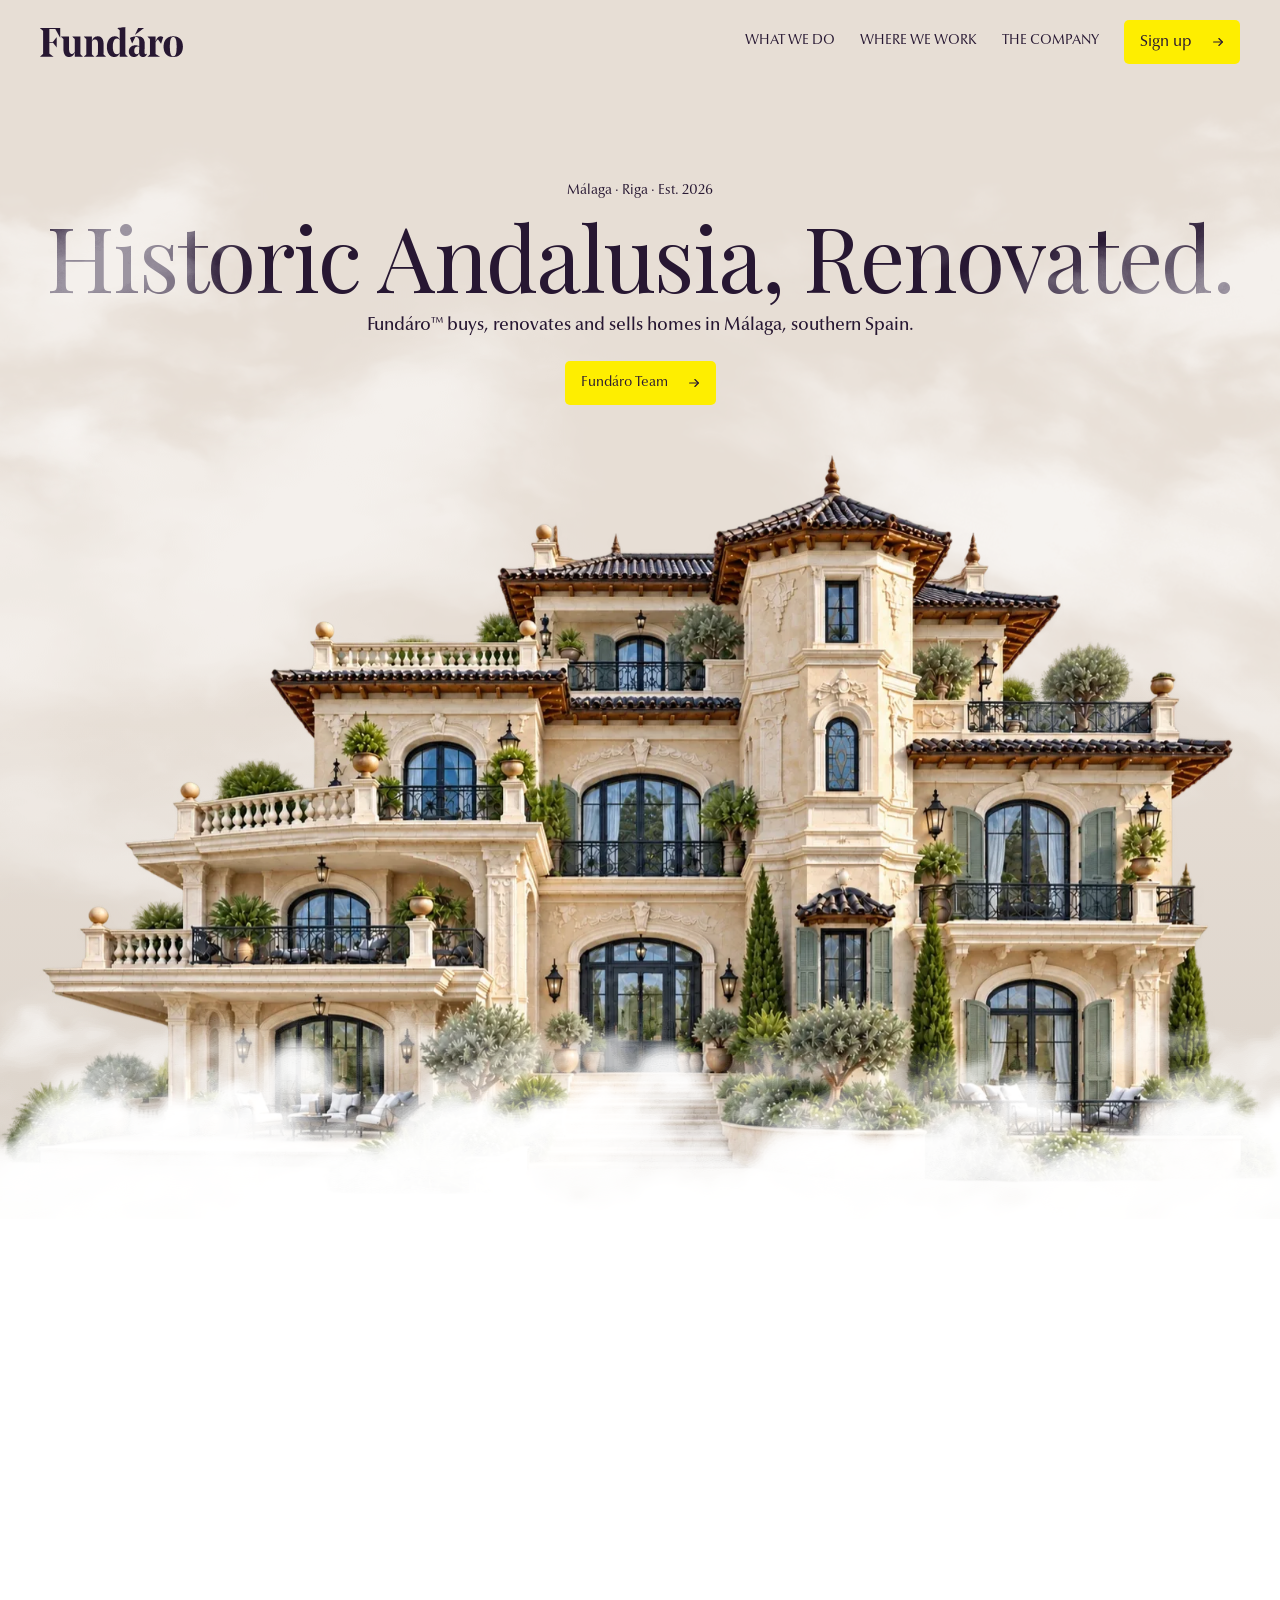
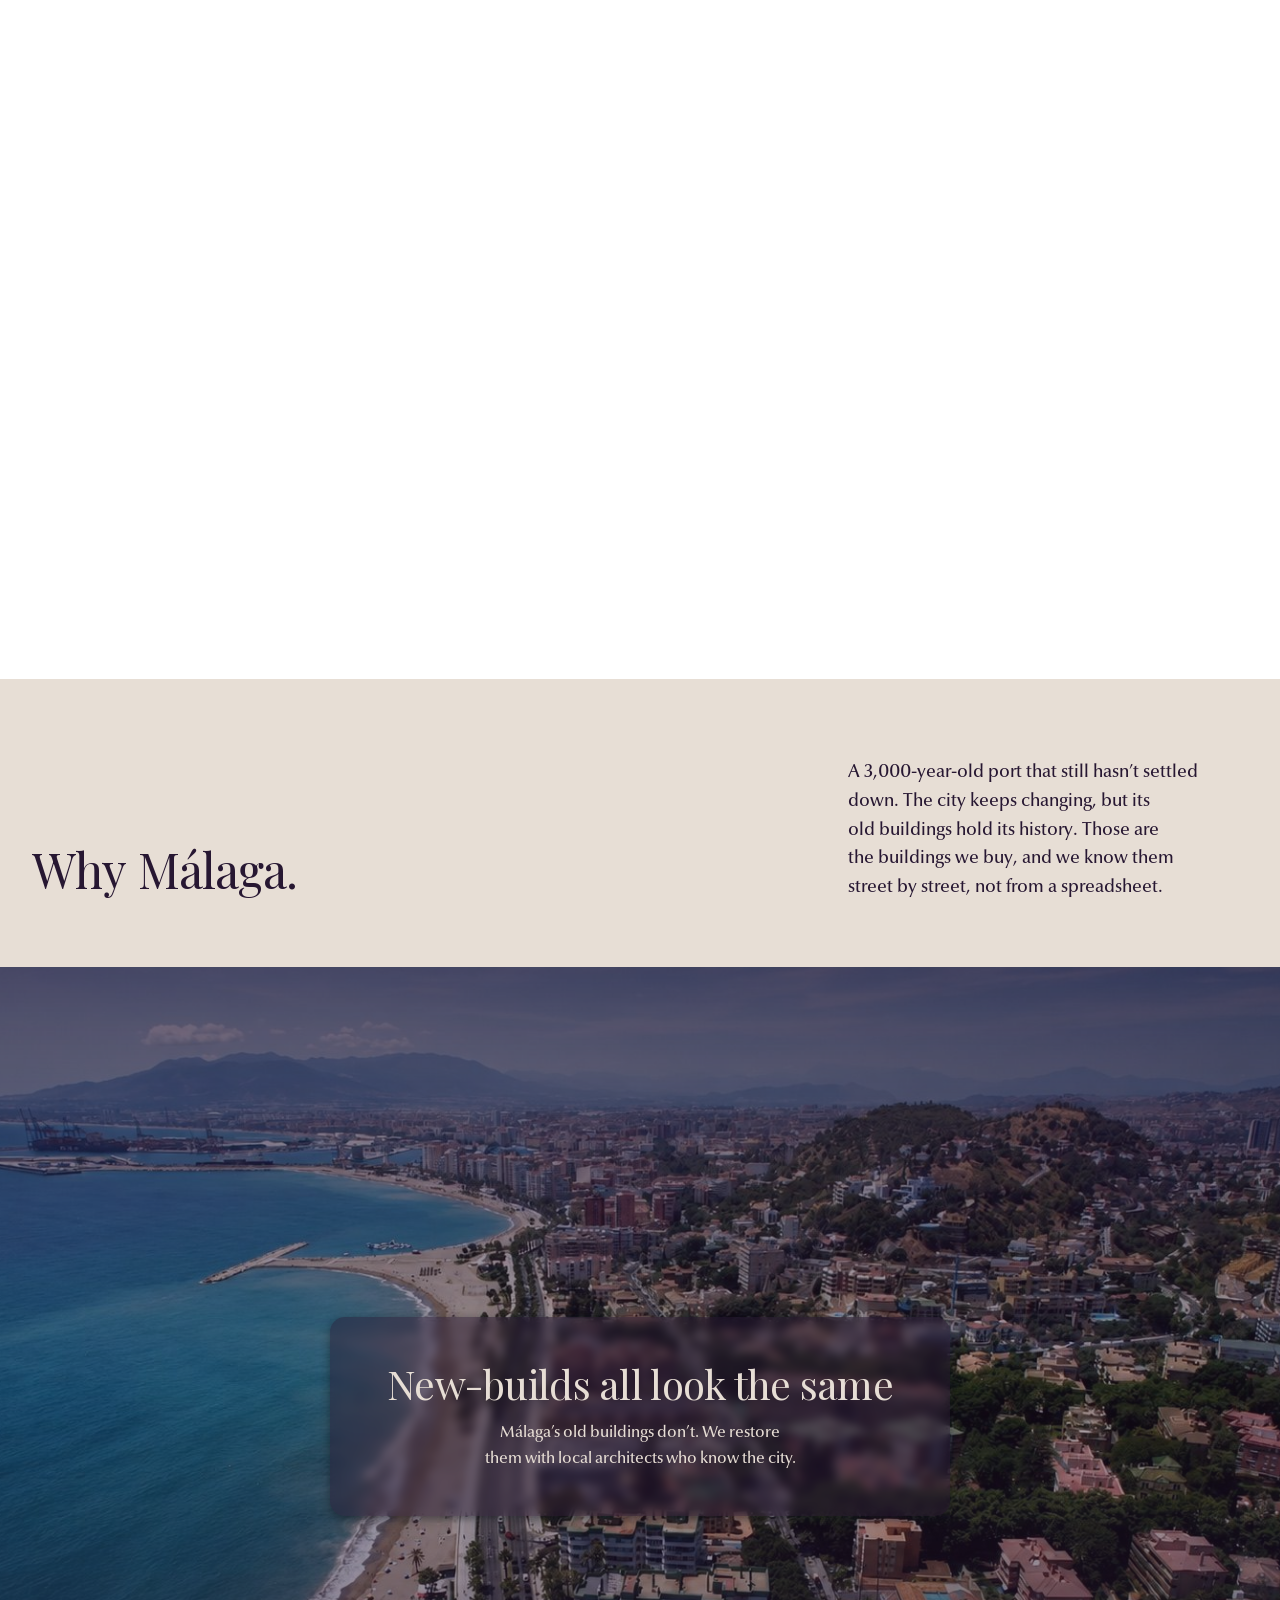
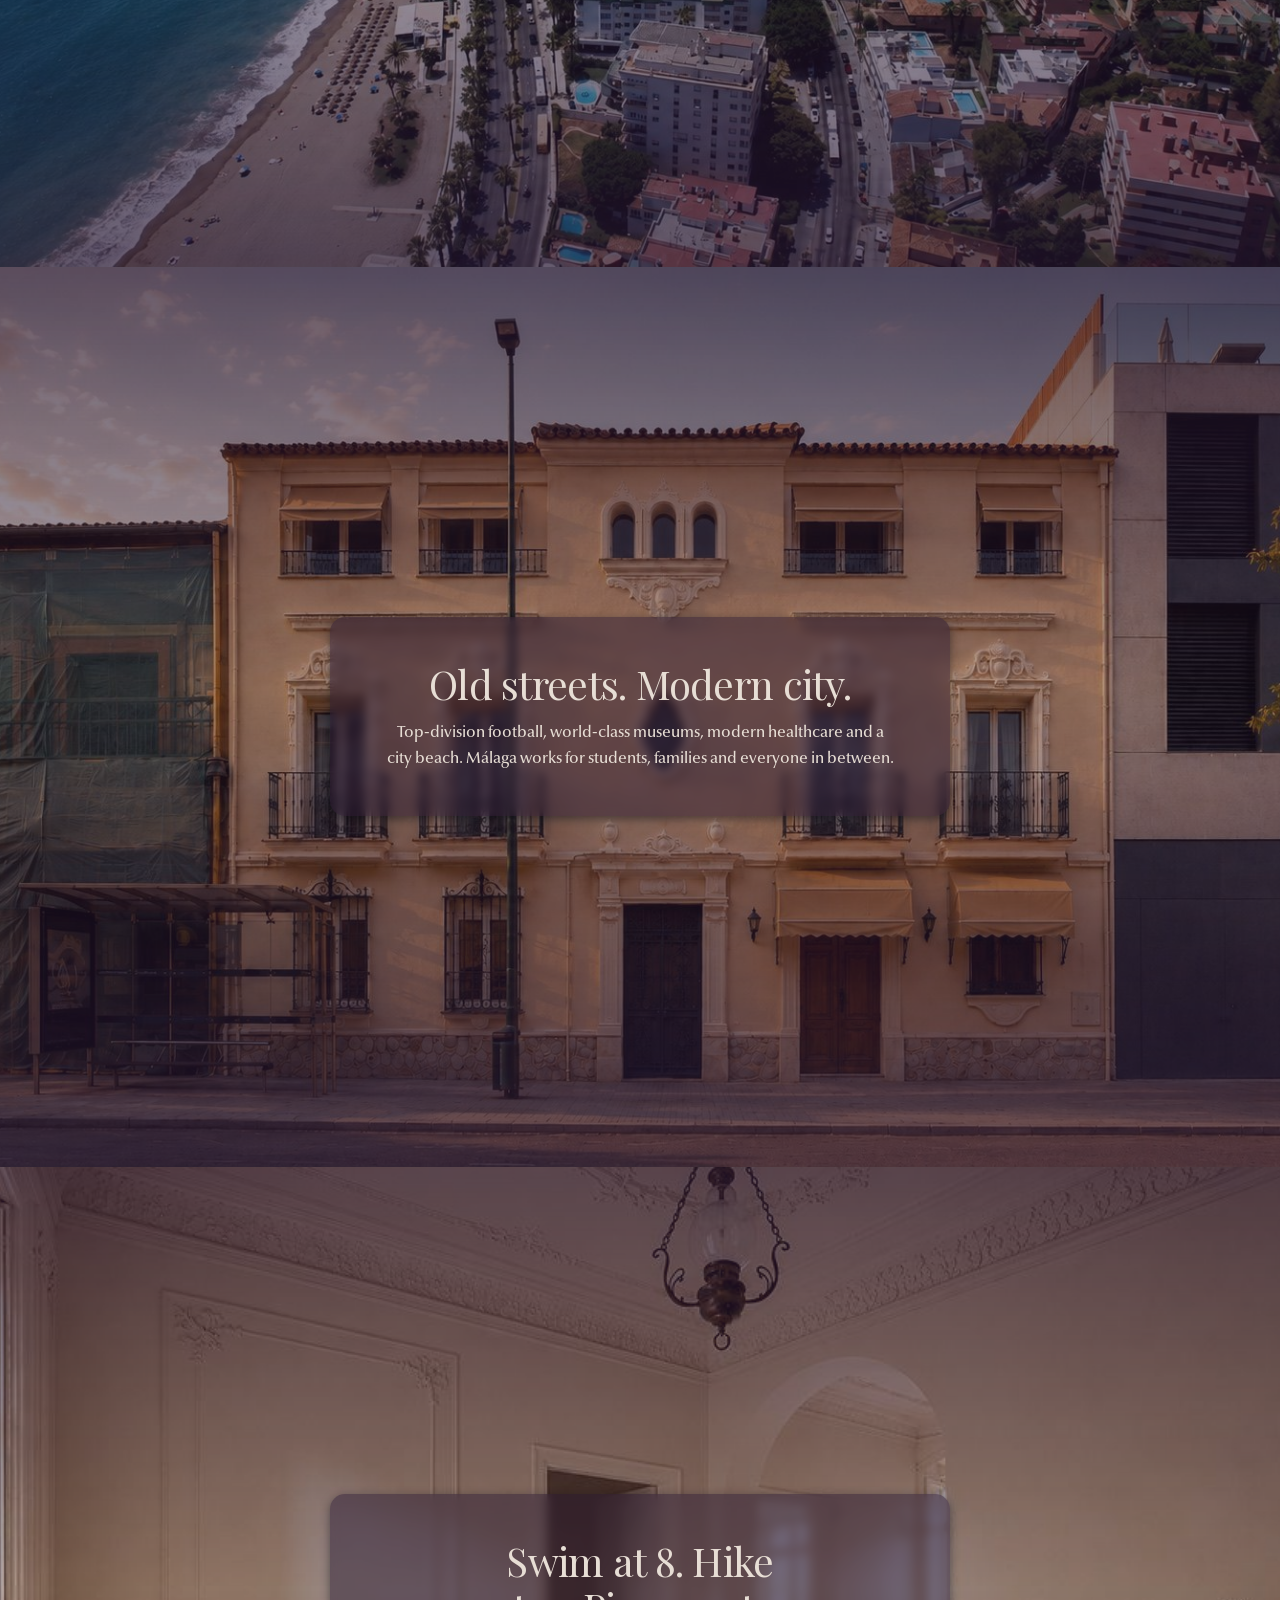
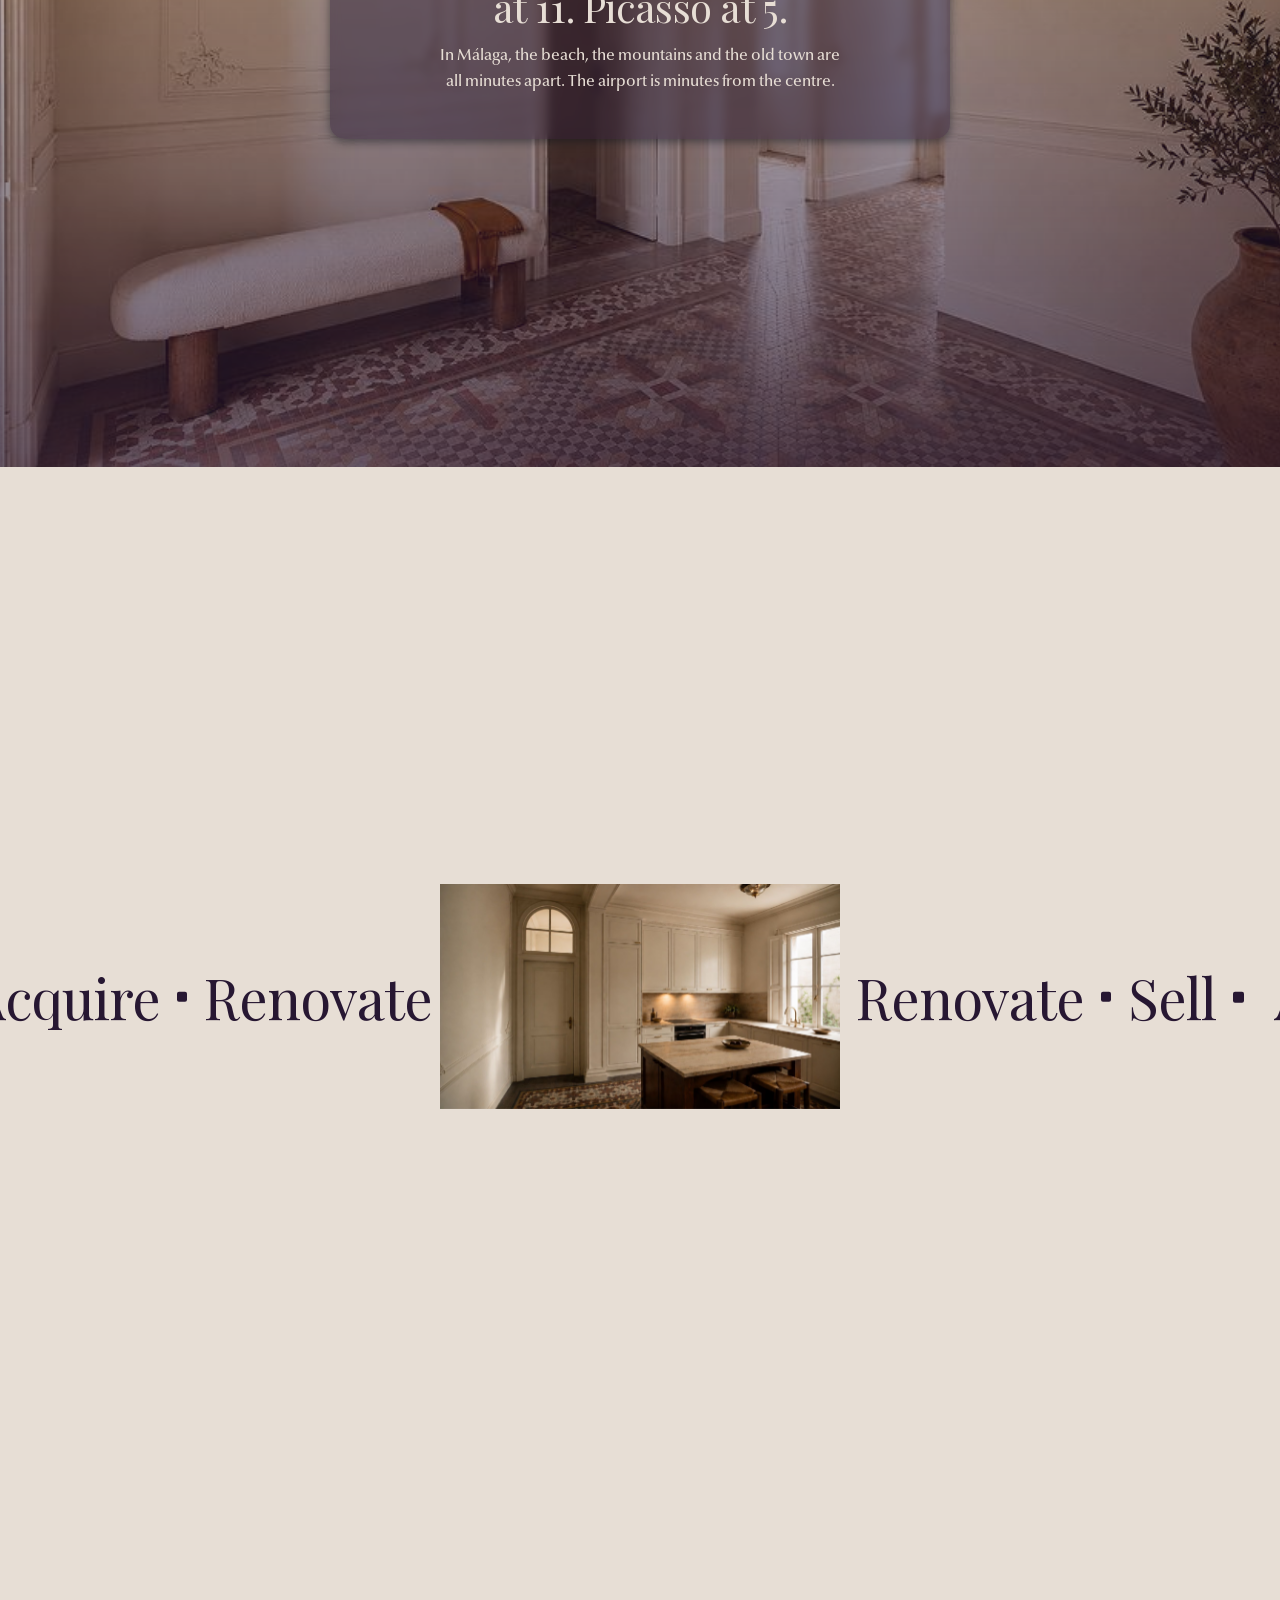
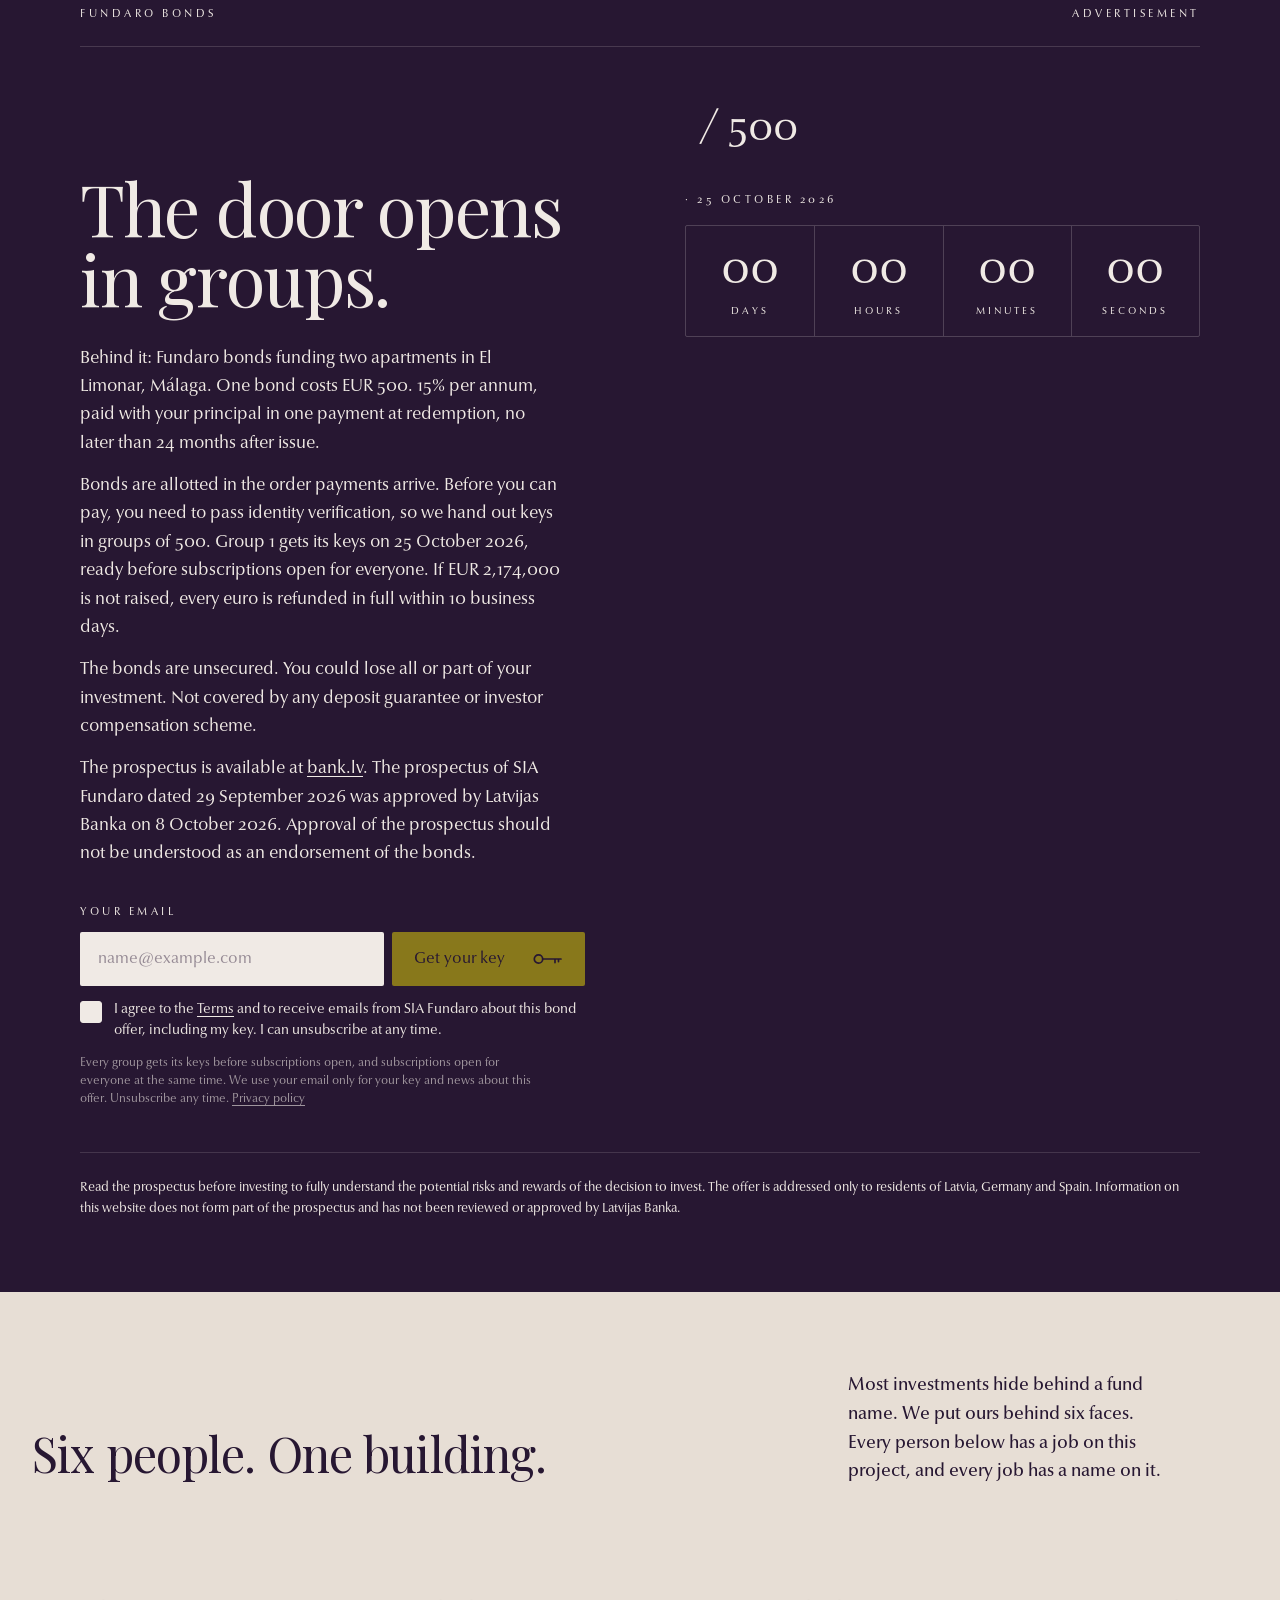
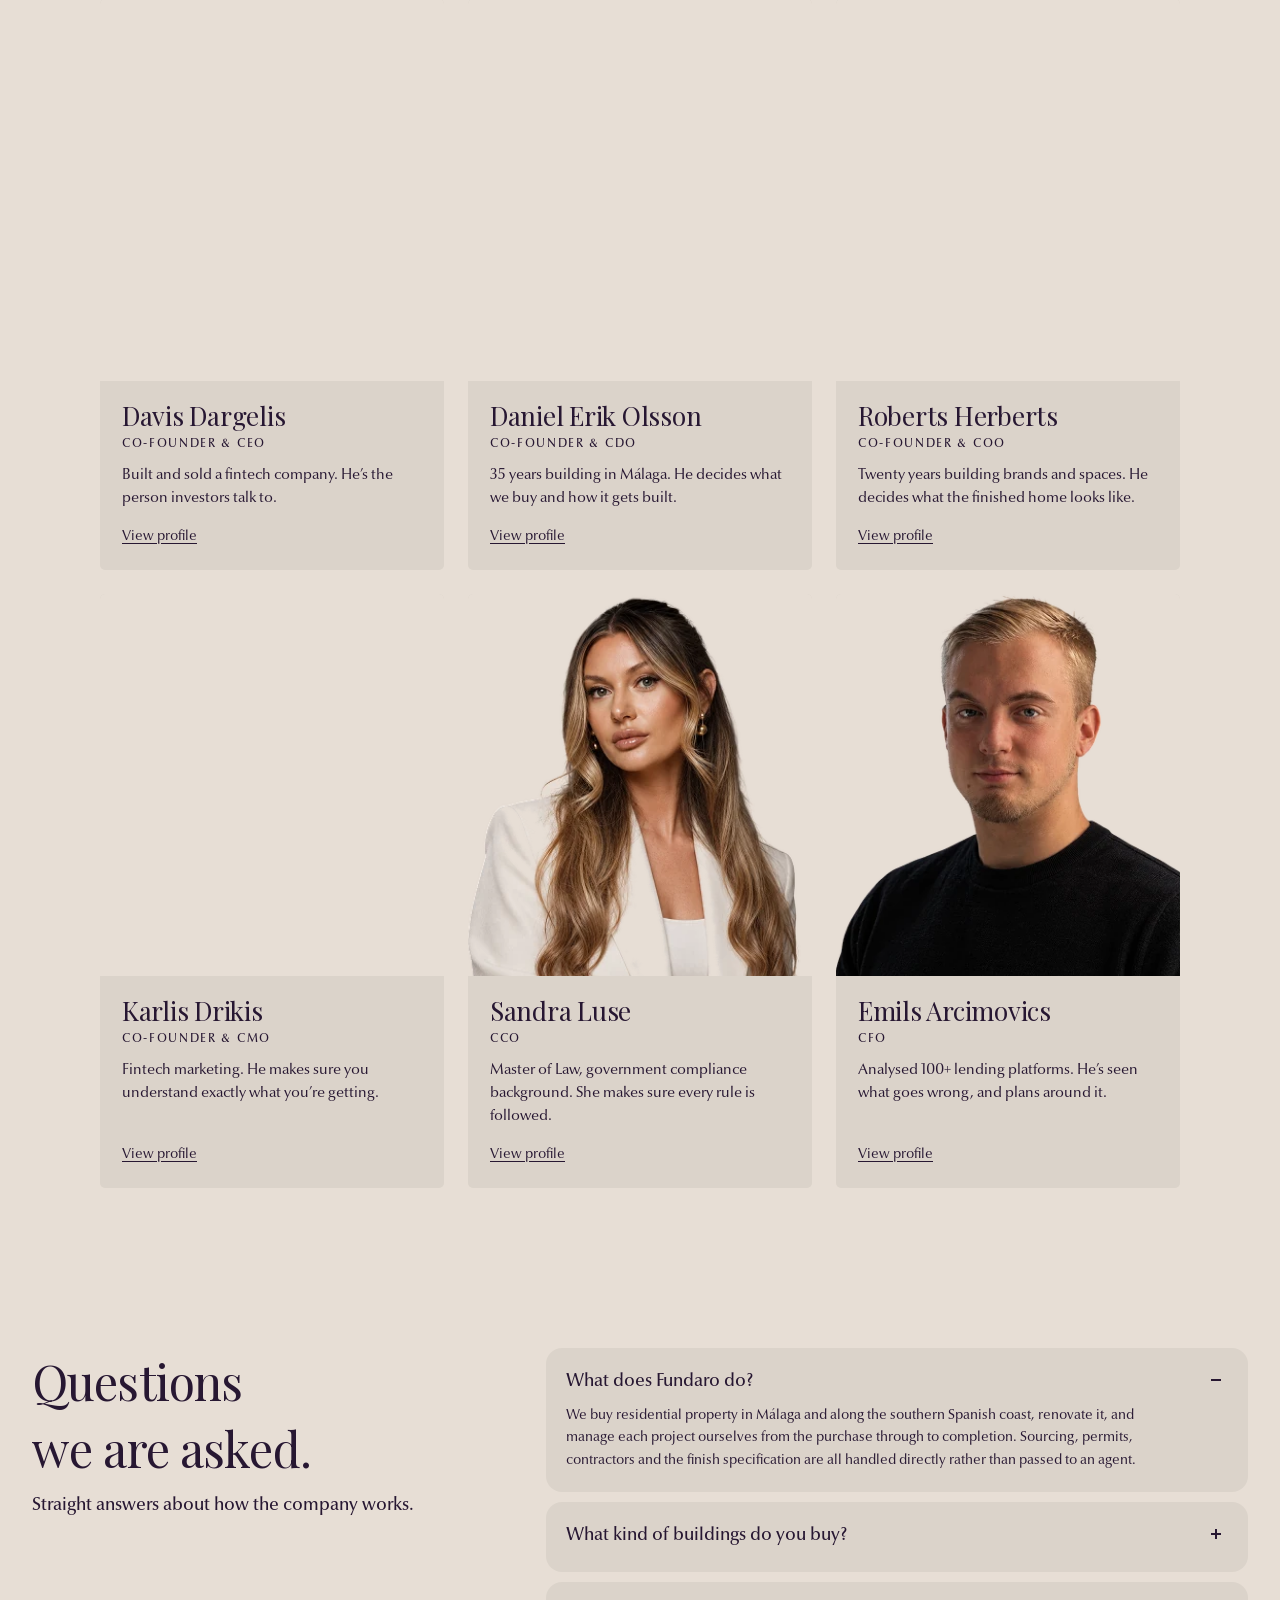
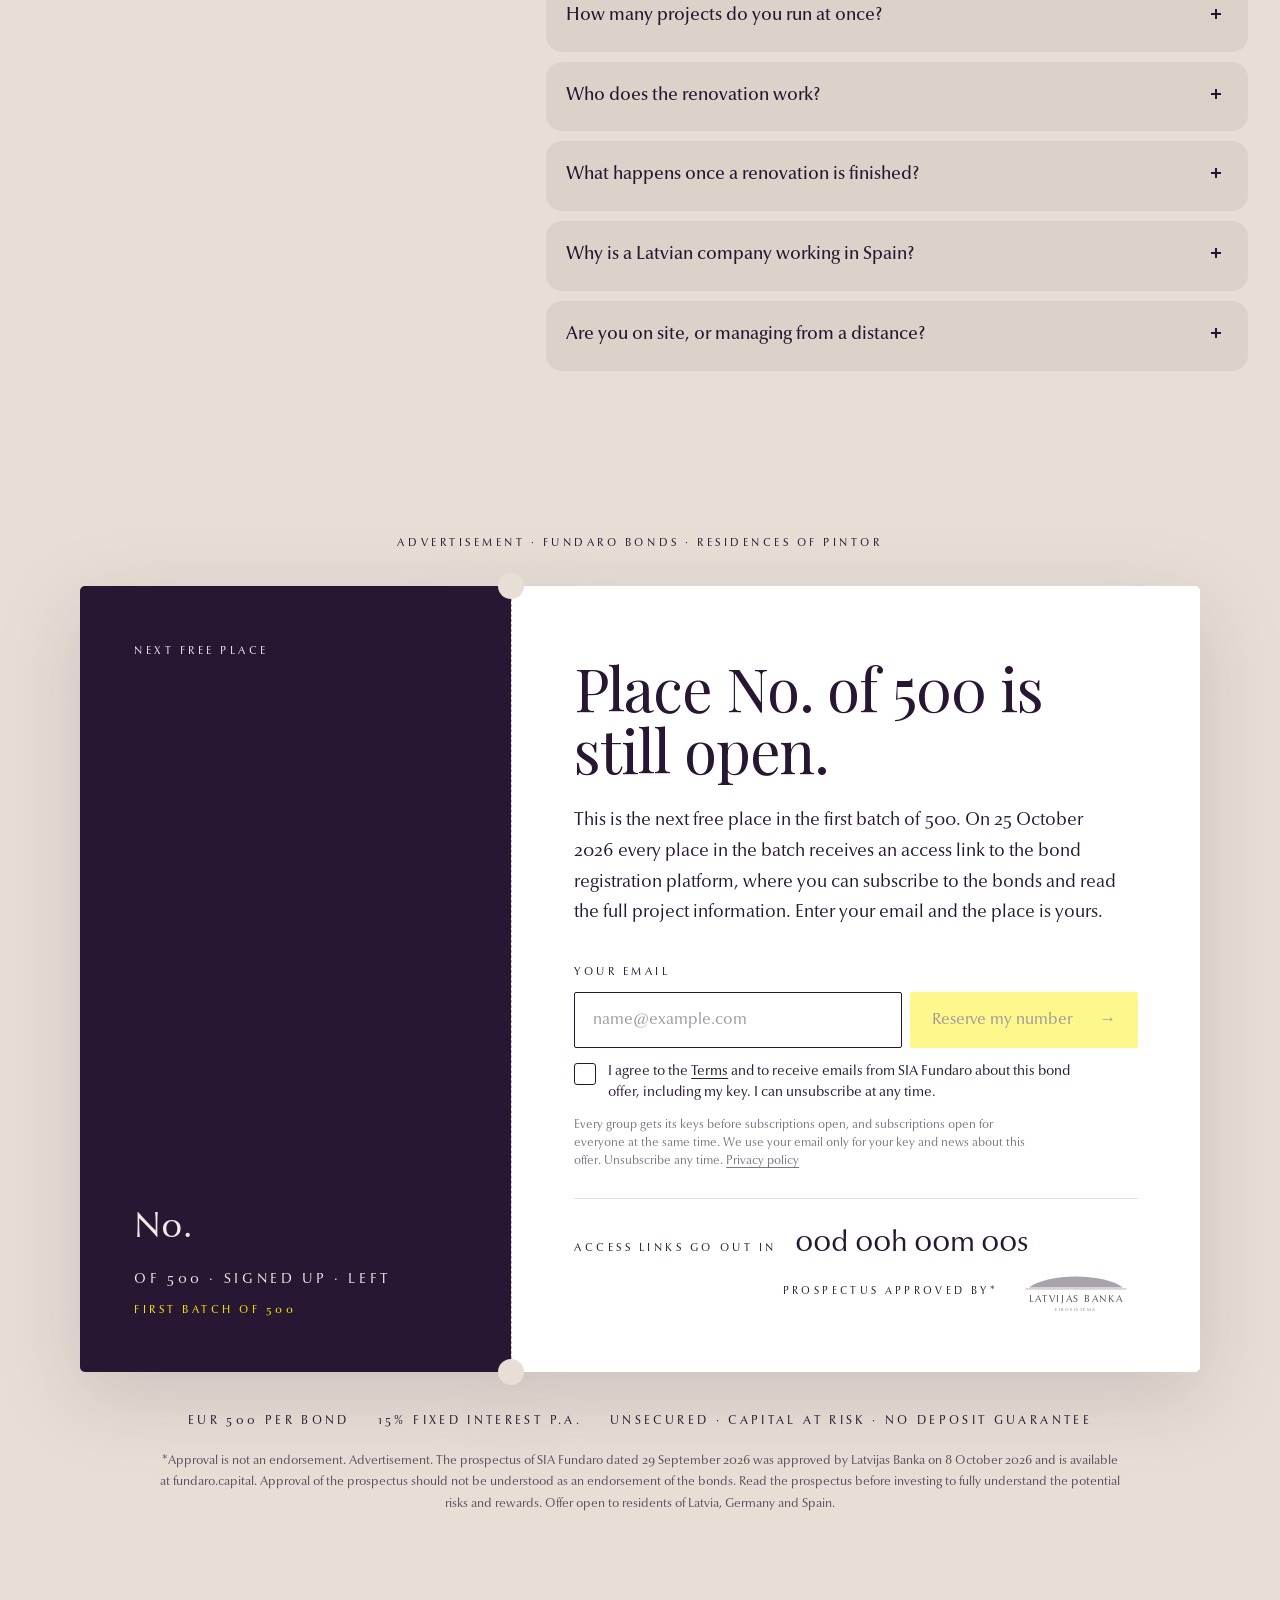
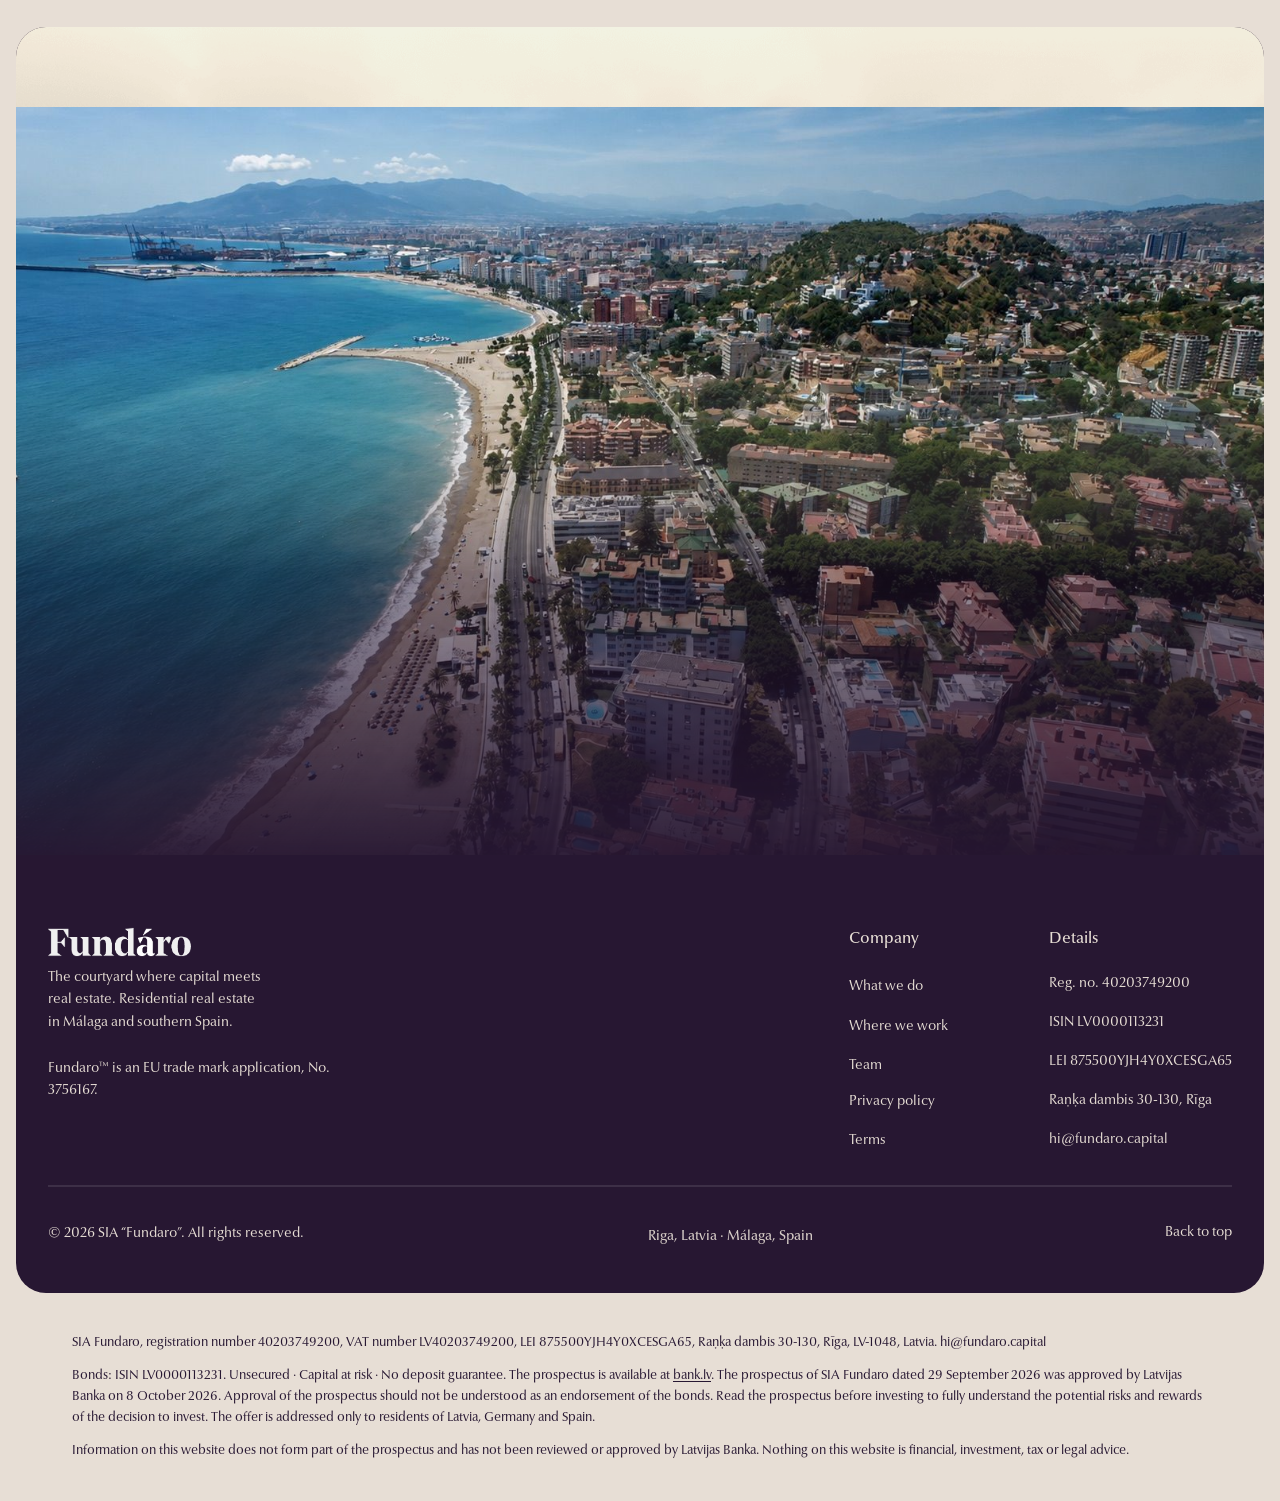
==== index.html @ 5d91fb19 "fundaro.capital marketing site (static export, v3) Co-Authored-By: Claude Opus 5.5 <noreply@anthropi" ====
<!DOCTYPE html><!-- Made in Framer · framer.com ✨ --><!-- Published Sep 15, 2026, 12:24 PM UTC --><html lang="en" data-redirect-timezone="1" dir="ltr"><head><script data-fndr="static-host">
(function(){
  window.FD_API_BASE="https://fndr.8nomads.com";window.FD_VIDEO_BASE="https://fndr.8nomads.com/v2/assets";window.FD_SITE_BASE="";
  // Framer CMS byte ranges on a plain file host: fetch the whole file once, hand back the slices asked for
  var f=window.fetch,cache={};
  window.fetch=function(u,o){
    try{
      var url=new URL(typeof u==="string"?u:u.url,location.href),ranges=url.searchParams.get("range");
      if(ranges&&/\.framercms$/.test(url.pathname)){
        var key=url.origin+url.pathname;
        var p=cache[key]||(cache[key]=f(key).then(function(r){if(!r.ok)throw new Error("cms "+r.status);return r.arrayBuffer()}));
        return p.then(function(buf){
          var b=new Uint8Array(buf),parts=[],n=0;
          ranges.split(",").forEach(function(r){var m=/^(\d+)-(\d+)$/.exec(r);if(!m)throw new Error("bad range");var s=b.subarray(+m[1],+m[2]+1);parts.push(s);n+=s.length});
          var out=new Uint8Array(n),off=0;parts.forEach(function(s){out.set(s,off);off+=s.length});
          return new Response(out,{status:200,headers:{"content-type":"application/octet-stream"}})
        })
      }
    }catch(e){}
    return f.apply(this,arguments)
  };
})();
</script>
	<meta charset="utf-8">
	<meta name="viewport" content="width=device-width">
	<meta name="generator" content="Framer 98ed692">
	<title>Fundaro - Residential real estate in southern Spain</title>
    <meta name="description" content="Fundaro is a Latvian real estate company. We buy, renovate and manage residential property in Malaga and along the southern Spanish coast.">
    <meta name="framer-search-index" content="/framerusercontent.com/sites/4M3N8CQazo8JSONb63tMrT/searchIndex-XS6S0hfseOuE.json">
    <meta name="framer-search-index-fallback" content="/framerusercontent.com/sites/4M3N8CQazo8JSONb63tMrT/searchIndex-3UTFMV4Jg4QZ.json">
    <link href="/framerusercontent.com/images/Xe9sRwKMViCI.svg" rel="icon" media="(prefers-color-scheme: light)">
    <link href="/framerusercontent.com/images/EChunbgzquur.svg" rel="icon" media="(prefers-color-scheme: dark)">
    
    <!-- Open Graph -->
    <meta property="og:type" content="website">
    <meta property="og:title" content="Fundaro - Residential real estate in southern Spain">
    <meta property="og:description" content="Fundaro is a Latvian real estate company. We buy, renovate and manage residential property in Malaga and along the southern Spanish coast.">
    <meta property="og:image" content="/og-image.png">
    <!-- X -->
    <meta name="twitter:card" content="summary_large_image">
    <meta name="twitter:title" content="Fundaro - Residential real estate in southern Spain">
    <meta name="twitter:description" content="Fundaro is a Latvian real estate company. We buy, renovate and manage residential property in Malaga and along the southern Spanish coast.">
    <meta name="twitter:image" content="/og-image.png">
	
	
	
	<link rel="canonical" href="https://www.fundaro.capital/"><meta property="og:url" content="https://www.fundaro.capital/"><!-- Start of headStart -->
    
    <!-- End of headStart -->
	
	<style data-framer-font-css="">/* cyrillic-ext */
@font-face {
  font-family: 'Plus Jakarta Sans';
  font-style: normal;
  font-weight: 700;
  font-display: swap;
  src: url(/fonts.gstatic.com/s/plusjakartasans/v12/OJ3OsQ39A84D.woff2) format('woff2');
  unicode-range: U+0460-052F, U+1C80-1C8A, U+20B4, U+2DE0-2DFF, U+A640-A69F, U+FE2E-FE2F;
}
/* vietnamese */
@font-face {
  font-family: 'Plus Jakarta Sans';
  font-style: normal;
  font-weight: 700;
  font-display: swap;
  src: url(/fonts.gstatic.com/s/plusjakartasans/v12/1VRtGgre50Ir.woff2) format('woff2');
  unicode-range: U+0102-0103, U+0110-0111, U+0128-0129, U+0168-0169, U+01A0-01A1, U+01AF-01B0, U+0300-0301, U+0303-0304, U+0308-0309, U+0323, U+0329, U+1EA0-1EF9, U+20AB;
}
/* latin-ext */
@font-face {
  font-family: 'Plus Jakarta Sans';
  font-style: normal;
  font-weight: 700;
  font-display: swap;
  src: url(/fonts.gstatic.com/s/plusjakartasans/v12/vq3498R6MNdf.woff2) format('woff2');
  unicode-range: U+0100-02BA, U+02BD-02C5, U+02C7-02CC, U+02CE-02D7, U+02DD-02FF, U+0304, U+0308, U+0329, U+1D00-1DBF, U+1E00-1E9F, U+1EF2-1EFF, U+2020, U+20A0-20AB, U+20AD-20C0, U+2113, U+2C60-2C7F, U+A720-A7FF;
}
/* latin */
@font-face {
  font-family: 'Plus Jakarta Sans';
  font-style: normal;
  font-weight: 700;
  font-display: swap;
  src: url(/fonts.gstatic.com/s/plusjakartasans/v12/FRmJkMf03Nrn.woff2) format('woff2');
  unicode-range: U+0000-00FF, U+0131, U+0152-0153, U+02BB-02BC, U+02C6, U+02DA, U+02DC, U+0304, U+0308, U+0329, U+2000-206F, U+20AC, U+2122, U+2191, U+2193, U+2212, U+2215, U+FEFF, U+FFFD;
}
/* latin-ext */
@font-face {
  font-family: 'Playfair Display';
  font-style: normal;
  font-weight: 700;
  font-display: swap;
  src: url(/fonts.gstatic.com/s/playfairdisplay/v40/nuFvD-vYSZviVYUb_rj3ij__anPXJzDwcbmjWBN2PKeiunDZbtPY_Q.woff2) format('woff2');
  unicode-range: U+0100-02BA, U+02BD-02C5, U+02C7-02CC, U+02CE-02D7, U+02DD-02FF, U+0304, U+0308, U+0329, U+1D00-1DBF, U+1E00-1E9F, U+1EF2-1EFF, U+2020, U+20A0-20AB, U+20AD-20C0, U+2113, U+2C60-2C7F, U+A720-A7FF;
}
/* latin */
@font-face {
  font-family: 'Playfair Display';
  font-style: normal;
  font-weight: 700;
  font-display: swap;
  src: url(/fonts.gstatic.com/s/playfairdisplay/v40/nuFvD-vYSZviVYUb_rj3ij__anPXJzDwcbmjWBN2PKeiunDXbtM.woff2) format('woff2');
  unicode-range: U+0000-00FF, U+0131, U+0152-0153, U+02BB-02BC, U+02C6, U+02DA, U+02DC, U+0304, U+0308, U+0329, U+2000-206F, U+20AC, U+2122, U+2191, U+2193, U+2212, U+2215, U+FEFF, U+FFFD;
}
/* latin-ext */
@font-face {
  font-family: 'Special Gothic';
  font-style: normal;
  font-weight: 700;
  font-stretch: 100%;
  font-display: swap;
  src: url(/fonts.gstatic.com/s/specialgothic/VvHWw9S8H6Re.woff2) format('woff2');
  unicode-range: U+0100-02BA, U+02BD-02C5, U+02C7-02CC, U+02CE-02D7, U+02DD-02FF, U+0304, U+0308, U+0329, U+1D00-1DBF, U+1E00-1E9F, U+1EF2-1EFF, U+2020, U+20A0-20AB, U+20AD-20C0, U+2113, U+2C60-2C7F, U+A720-A7FF;
}
/* latin */
@font-face {
  font-family: 'Special Gothic';
  font-style: normal;
  font-weight: 700;
  font-stretch: 100%;
  font-display: swap;
  src: url(/fonts.gstatic.com/s/specialgothic/daM9X4VsLCIp.woff2) format('woff2');
  unicode-range: U+0000-00FF, U+0131, U+0152-0153, U+02BB-02BC, U+02C6, U+02DA, U+02DC, U+0304, U+0308, U+0329, U+2000-206F, U+20AC, U+2122, U+2191, U+2193, U+2212, U+2215, U+FEFF, U+FFFD;
}
/* cyrillic-ext */
@font-face {
  font-family: 'Fragment Mono';
  font-style: normal;
  font-weight: 400;
  src: url(/fonts.gstatic.com/s/fragmentmono/v6/N3NIQMJiqGsV.woff2) format('woff2');
  unicode-range: U+0460-052F, U+1C80-1C8A, U+20B4, U+2DE0-2DFF, U+A640-A69F, U+FE2E-FE2F;
}
/* latin-ext */
@font-face {
  font-family: 'Fragment Mono';
  font-style: normal;
  font-weight: 400;
  src: url(/fonts.gstatic.com/s/fragmentmono/v6/sjztWeVELNt4.woff2) format('woff2');
  unicode-range: U+0100-02BA, U+02BD-02C5, U+02C7-02CC, U+02CE-02D7, U+02DD-02FF, U+0304, U+0308, U+0329, U+1D00-1DBF, U+1E00-1E9F, U+1EF2-1EFF, U+2020, U+20A0-20AB, U+20AD-20C0, U+2113, U+2C60-2C7F, U+A720-A7FF;
}
/* latin */
@font-face {
  font-family: 'Fragment Mono';
  font-style: normal;
  font-weight: 400;
  src: url(/fonts.gstatic.com/s/fragmentmono/v6/YTWSF9GyYlqG.woff2) format('woff2');
  unicode-range: U+0000-00FF, U+0131, U+0152-0153, U+02BB-02BC, U+02C6, U+02DA, U+02DC, U+0304, U+0308, U+0329, U+2000-206F, U+20AC, U+2122, U+2191, U+2193, U+2212, U+2215, U+FEFF, U+FFFD;
}
/* cyrillic-ext */
@font-face {
  font-family: 'Great Vibes';
  font-style: normal;
  font-weight: 400;
  src: url(/fonts.gstatic.com/s/greatvibes/v21/NrfT9RSrzcet.woff2) format('woff2');
  unicode-range: U+0460-052F, U+1C80-1C8A, U+20B4, U+2DE0-2DFF, U+A640-A69F, U+FE2E-FE2F;
}
/* cyrillic */
@font-face {
  font-family: 'Great Vibes';
  font-style: normal;
  font-weight: 400;
  src: url(/fonts.gstatic.com/s/greatvibes/v21/LVhWNXcR5Wgn.woff2) format('woff2');
  unicode-range: U+0301, U+0400-045F, U+0490-0491, U+04B0-04B1, U+2116;
}
/* greek-ext */
@font-face {
  font-family: 'Great Vibes';
  font-style: normal;
  font-weight: 400;
  src: url(/fonts.gstatic.com/s/greatvibes/v21/PYTZERkRaylh.woff2) format('woff2');
  unicode-range: U+1F00-1FFF;
}
/* vietnamese */
@font-face {
  font-family: 'Great Vibes';
  font-style: normal;
  font-weight: 400;
  src: url(/fonts.gstatic.com/s/greatvibes/v21/510TrPWkc1G7.woff2) format('woff2');
  unicode-range: U+0102-0103, U+0110-0111, U+0128-0129, U+0168-0169, U+01A0-01A1, U+01AF-01B0, U+0300-0301, U+0303-0304, U+0308-0309, U+0323, U+0329, U+1EA0-1EF9, U+20AB;
}
/* latin-ext */
@font-face {
  font-family: 'Great Vibes';
  font-style: normal;
  font-weight: 400;
  src: url(/fonts.gstatic.com/s/greatvibes/v21/GLJD89pqAl4B.woff2) format('woff2');
  unicode-range: U+0100-02BA, U+02BD-02C5, U+02C7-02CC, U+02CE-02D7, U+02DD-02FF, U+0304, U+0308, U+0329, U+1D00-1DBF, U+1E00-1E9F, U+1EF2-1EFF, U+2020, U+20A0-20AB, U+20AD-20C0, U+2113, U+2C60-2C7F, U+A720-A7FF;
}
/* latin */
@font-face {
  font-family: 'Great Vibes';
  font-style: normal;
  font-weight: 400;
  src: url(/fonts.gstatic.com/s/greatvibes/v21/kNB5CodtnEAt.woff2) format('woff2');
  unicode-range: U+0000-00FF, U+0131, U+0152-0153, U+02BB-02BC, U+02C6, U+02DA, U+02DC, U+0304, U+0308, U+0329, U+2000-206F, U+20AC, U+2122, U+2191, U+2193, U+2212, U+2215, U+FEFF, U+FFFD;
}

@font-face { font-family: "Inter"; src: url("/framerusercontent.com/assets/CoZht6PciPY5.woff2"); font-display: swap; font-style: normal; font-weight: 400; unicode-range: U+0460-052F, U+1C80-1C88, U+20B4, U+2DE0-2DFF, U+A640-A69F, U+FE2E-FE2F }
@font-face { font-family: "Inter"; src: url("/framerusercontent.com/assets/JEbib95q8vGs.woff2"); font-display: swap; font-style: normal; font-weight: 400; unicode-range: U+0301, U+0400-045F, U+0490-0491, U+04B0-04B1, U+2116 }
@font-face { font-family: "Inter"; src: url("/framerusercontent.com/assets/GLqw2sm7f7Oq.woff2"); font-display: swap; font-style: normal; font-weight: 400; unicode-range: U+1F00-1FFF }
@font-face { font-family: "Inter"; src: url("/framerusercontent.com/assets/6YHAI6WUWBZ9.woff2"); font-display: swap; font-style: normal; font-weight: 400; unicode-range: U+0370-03FF }
@font-face { font-family: "Inter"; src: url("/framerusercontent.com/assets/Y0xRCmiEuu7d.woff2"); font-display: swap; font-style: normal; font-weight: 400; unicode-range: U+0100-024F, U+0259, U+1E00-1EFF, U+2020, U+20A0-20AB, U+20AD-20CF, U+2113, U+2C60-2C7F, U+A720-A7FF }
@font-face { font-family: "Inter"; src: url("/framerusercontent.com/assets/BOMjgMlo0Xrx.woff2"); font-display: swap; font-style: normal; font-weight: 400; unicode-range: U+0000-00FF, U+0131, U+0152-0153, U+02BB-02BC, U+02C6, U+02DA, U+02DC, U+2000-206F, U+2070, U+2074-207E, U+2080-208E, U+20AC, U+2122, U+2191, U+2193, U+2212, U+2215, U+FEFF, U+FFFD }
@font-face { font-family: "Inter"; src: url("/framerusercontent.com/assets/Qs7w8xgAGxtv.woff2"); font-display: swap; font-style: normal; font-weight: 400; unicode-range: U+0102-0103, U+0110-0111, U+0128-0129, U+0168-0169, U+01A0-01A1, U+01AF-01B0, U+1EA0-1EF9, U+20AB }
@font-face { font-family: "Inter"; src: url("/framerusercontent.com/assets/RlB4O15dooBa.woff2"); font-display: swap; font-style: normal; font-weight: 700; unicode-range: U+0460-052F, U+1C80-1C88, U+20B4, U+2DE0-2DFF, U+A640-A69F, U+FE2E-FE2F }
@font-face { font-family: "Inter"; src: url("/framerusercontent.com/assets/zQPI8iLKp4ju.woff2"); font-display: swap; font-style: normal; font-weight: 700; unicode-range: U+0301, U+0400-045F, U+0490-0491, U+04B0-04B1, U+2116 }
@font-face { font-family: "Inter"; src: url("/framerusercontent.com/assets/zDDuMxMWQgMI.woff2"); font-display: swap; font-style: normal; font-weight: 700; unicode-range: U+1F00-1FFF }
@font-face { font-family: "Inter"; src: url("/framerusercontent.com/assets/MArgeEAllgLg.woff2"); font-display: swap; font-style: normal; font-weight: 700; unicode-range: U+0370-03FF }
@font-face { font-family: "Inter"; src: url("/framerusercontent.com/assets/XWVre0N8OFOl.woff2"); font-display: swap; font-style: normal; font-weight: 700; unicode-range: U+0100-024F, U+0259, U+1E00-1EFF, U+2020, U+20A0-20AB, U+20AD-20CF, U+2113, U+2C60-2C7F, U+A720-A7FF }
@font-face { font-family: "Inter"; src: url("/framerusercontent.com/assets/3bxocSPEJVLl.woff2"); font-display: swap; font-style: normal; font-weight: 700; unicode-range: U+0000-00FF, U+0131, U+0152-0153, U+02BB-02BC, U+02C6, U+02DA, U+02DC, U+2000-206F, U+2070, U+2074-207E, U+2080-208E, U+20AC, U+2122, U+2191, U+2193, U+2212, U+2215, U+FEFF, U+FFFD }
@font-face { font-family: "Inter"; src: url("/framerusercontent.com/assets/kFeGCZi0vXoi.woff2"); font-display: swap; font-style: normal; font-weight: 700; unicode-range: U+0102-0103, U+0110-0111, U+0128-0129, U+0168-0169, U+01A0-01A1, U+01AF-01B0, U+1EA0-1EF9, U+20AB }
@font-face { font-family: "Inter"; src: url("/framerusercontent.com/assets/FtPDMZtV8reJ.woff2"); font-display: swap; font-style: italic; font-weight: 700; unicode-range: U+0460-052F, U+1C80-1C88, U+20B4, U+2DE0-2DFF, U+A640-A69F, U+FE2E-FE2F }
@font-face { font-family: "Inter"; src: url("/framerusercontent.com/assets/7i6jEKQnRJ5G.woff2"); font-display: swap; font-style: italic; font-weight: 700; unicode-range: U+0301, U+0400-045F, U+0490-0491, U+04B0-04B1, U+2116 }
@font-face { font-family: "Inter"; src: url("/framerusercontent.com/assets/RJTt70D5ccVN.woff2"); font-display: swap; font-style: italic; font-weight: 700; unicode-range: U+1F00-1FFF }
@font-face { font-family: "Inter"; src: url("/framerusercontent.com/assets/hbwLJ23YpJDD.woff2"); font-display: swap; font-style: italic; font-weight: 700; unicode-range: U+0370-03FF }
@font-face { font-family: "Inter"; src: url("/framerusercontent.com/assets/OC12Pvm6HwXo.woff2"); font-display: swap; font-style: italic; font-weight: 700; unicode-range: U+0100-024F, U+0259, U+1E00-1EFF, U+2020, U+20A0-20AB, U+20AD-20CF, U+2113, U+2C60-2C7F, U+A720-A7FF }
@font-face { font-family: "Inter"; src: url("/framerusercontent.com/assets/yvXGOeLltPp4.woff2"); font-display: swap; font-style: italic; font-weight: 700; unicode-range: U+0000-00FF, U+0131, U+0152-0153, U+02BB-02BC, U+02C6, U+02DA, U+02DC, U+2000-206F, U+2070, U+2074-207E, U+2080-208E, U+20AC, U+2122, U+2191, U+2193, U+2212, U+2215, U+FEFF, U+FFFD }
@font-face { font-family: "Inter"; src: url("/framerusercontent.com/assets/d8PPSm3wDnb9.woff2"); font-display: swap; font-style: italic; font-weight: 700; unicode-range: U+0102-0103, U+0110-0111, U+0128-0129, U+0168-0169, U+01A0-01A1, U+01AF-01B0, U+1EA0-1EF9, U+20AB }
@font-face { font-family: "Inter"; src: url("/framerusercontent.com/assets/K4RV27qLIkpY.woff2"); font-display: swap; font-style: italic; font-weight: 400; unicode-range: U+0460-052F, U+1C80-1C88, U+20B4, U+2DE0-2DFF, U+A640-A69F, U+FE2E-FE2F }
@font-face { font-family: "Inter"; src: url("/framerusercontent.com/assets/CdKJ4WXfoDML.woff2"); font-display: swap; font-style: italic; font-weight: 400; unicode-range: U+0301, U+0400-045F, U+0490-0491, U+04B0-04B1, U+2116 }
@font-face { font-family: "Inter"; src: url("/framerusercontent.com/assets/4RuF3N0T7vcl.woff2"); font-display: swap; font-style: italic; font-weight: 400; unicode-range: U+1F00-1FFF }
@font-face { font-family: "Inter"; src: url("/framerusercontent.com/assets/mtQAr5gCzkBM.woff2"); font-display: swap; font-style: italic; font-weight: 400; unicode-range: U+0370-03FF }
@font-face { font-family: "Inter"; src: url("/framerusercontent.com/assets/mtWJb6HL3HkF.woff2"); font-display: swap; font-style: italic; font-weight: 400; unicode-range: U+0100-024F, U+0259, U+1E00-1EFF, U+2020, U+20A0-20AB, U+20AD-20CF, U+2113, U+2C60-2C7F, U+A720-A7FF }
@font-face { font-family: "Inter"; src: url("/framerusercontent.com/assets/veuGfrNFSncG.woff2"); font-display: swap; font-style: italic; font-weight: 400; unicode-range: U+0000-00FF, U+0131, U+0152-0153, U+02BB-02BC, U+02C6, U+02DA, U+02DC, U+2000-206F, U+2070, U+2074-207E, U+2080-208E, U+20AC, U+2122, U+2191, U+2193, U+2212, U+2215, U+FEFF, U+FFFD }
@font-face { font-family: "Inter"; src: url("/framerusercontent.com/assets/sPs39kZhEphu.woff2"); font-display: swap; font-style: italic; font-weight: 400; unicode-range: U+0102-0103, U+0110-0111, U+0128-0129, U+0168-0169, U+01A0-01A1, U+01AF-01B0, U+1EA0-1EF9, U+20AB }
@font-face { font-family: "Switzer"; src: url("/framerusercontent.com/third-party-assets/fontshare/wf/5SZVFDB7V52TI6ULVC6J3WQZQCIZVDV5/ODYPSTCUDMKSTYIPTV4CLQ7URIK7XYBJ/CR8qsCRWmRyF.woff2"); font-display: swap; font-style: normal; font-weight: 600 }
@font-face { font-family: "Switzer"; src: url("/framerusercontent.com/third-party-assets/fontshare/wf/OYB4CXKJQXKTNSLJMTDQOIVUL2V5EL7S/WYO2P7DQVV5RNXGMCUO2HL4RJP4VFUAS/DzptWj3zIScN.woff2"); font-display: swap; font-style: normal; font-weight: 500 }
@font-face { font-family: "Switzer"; src: url("/framerusercontent.com/third-party-assets/fontshare/wf/LVPXCMXCWY3V7PSXRMGRQUJDAS2DT47E/BPEVRT2HG7PPVVUS7A67MZQQZW6LR6A5/VPFRE5AvIULv.woff2"); font-display: swap; font-style: italic; font-weight: 700 }
@font-face { font-family: "Switzer"; src: url("/framerusercontent.com/third-party-assets/fontshare/wf/BLNB4FAQFNK56DWWNF7PMGTCOTZHOEII/ST3WKSSDMBK2MIQQO3MAVYWLF4FTOLFV/u5rNAn9IaRIf.woff2"); font-display: swap; font-style: normal; font-weight: 400 }
@font-face { font-family: "Switzer"; src: url("/framerusercontent.com/third-party-assets/fontshare/wf/HBNTRIISA5MEXGL5WPYI7CV2HIWTDV3Q/YDPDINVT673XLXNSTMLG4JNCZZMVVNPN/keu25cI667Rf.woff2"); font-display: swap; font-style: normal; font-weight: 700 }
@font-face { font-family: "Switzer"; src: url("/framerusercontent.com/third-party-assets/fontshare/wf/XVUY2PHYBA6KMN4RMEMJPHQSTKCQ267G/UICOQA6KCSHFOSCPYDVVDNNCDKYFXHJB/k5Lb1nScNiUP.woff2"); font-display: swap; font-style: italic; font-weight: 400 }
@font-face { font-family: "Switzer"; src: url("/framerusercontent.com/third-party-assets/fontshare/wf/QMRBNVYKDJEZ66DA22SPWH5EVVYACHCU/ZHMXHHA546NDNEHJN5RPZX5KISJY5CWF/o6PMNu0W4rAq.woff2"); font-display: swap; font-style: italic; font-weight: 500 }
@font-face { font-family: "Switzer"; src: url("/framerusercontent.com/third-party-assets/fontshare/wf/A54N3N7J5AY6YOPYJKLHF5VH7G7HSSUN/ERWIWIB434FMFHQFSSBD233EP3C62HOI/LnsoSl8nAcY6.woff2"); font-style: normal; font-weight: 900 }
@font-face { font-family: "Switzer"; src: url("/framerusercontent.com/third-party-assets/fontshare/wf/FQHNKZEV35SAMFWVFCFSORJXUNHNILL4/X4YCR4COAQTK5XB6JCDDBS7Q33AQWUAE/QzG17vHVQ0p1.woff2"); font-style: italic; font-weight: 900 }
@font-face { font-family: "Switzer"; src: url("/framerusercontent.com/third-party-assets/fontshare/wf/2UC2M25RQ2XRSGCBJRQ2G5SNXCROECQB/QJT3T33NN372363FJY5EO5D63GKDKLDK/eUwVvdqt5RxJ.woff2"); font-display: swap; font-style: italic; font-weight: 600 }
@font-face { font-family: "Special Gothic Placeholder"; src: local("Arial"); ascent-override: 105.94%; descent-override: 31.10%; line-gap-override: 0.00%; size-adjust: 94.86% }
@font-face { font-family: "Plus Jakarta Sans Placeholder"; src: local("Arial"); ascent-override: 98.16%; descent-override: 20.99%; line-gap-override: 0.00%; size-adjust: 105.75% }
@font-face { font-family: "Inter Placeholder"; src: local("Arial"); ascent-override: 89.79%; descent-override: 22.36%; line-gap-override: 0.00%; size-adjust: 107.89% }
@font-face { font-family: "Switzer Placeholder"; src: local("Arial"); ascent-override: 96.67%; descent-override: 24.66%; line-gap-override: 8.88%; size-adjust: 101.38% }</style>
	
	
	<meta name="robots" content="max-image-preview:large"><style data-framer-breakpoint-css="">@media(min-width: 1200px){.hidden-72rtr7{display:none!important}}@media(min-width: 810px) and (max-width: 1199.98px){.hidden-1f3ehr3{display:none!important}}@media(max-width: 809.98px){.hidden-778dr6{display:none!important}}@media(max-width: 809.98px){.hidden-43eknw{display:none!important}}@media(min-width: 810px) and (max-width: 1199.98px){.hidden-jrq0h9{display:none!important}}@media(min-width: 1200px){.hidden-121ozb9{display:none!important}}</style><style data-framer-css-ssr-minified="" data-framer-components="framer-lib-cursors-host framer-Nhm2g PropertyOverrides framer-MTjqi framer-uZg3F framer-lib-combinedCSSRules framer-gp9YK framer-UH9OL framer-VHcoG framer-LqZWJ framer-UUgyX framer-5iUdM framer-l17av framer-jWXAS framer-wlPYL framer-5E8mG framer-nBoHM framer-vEG47 framer-gI6bW framer-mciAD framer-Z2BdF framer-YqaJA framer-o4DAK framer-qVCAw framer-gwCaT framer-Lnbs5 framer-my9st framer-C6MlI framer-XrTFE framer-RTpMV framer-D5hpH framer-zzbwd framer-8xEhT framer-8IaQF">html,body,#main{box-sizing:border-box;margin:0;padding:0}:root{-webkit-font-smoothing:antialiased;-moz-osx-font-smoothing:grayscale}*{box-sizing:border-box;-webkit-font-smoothing:inherit}h1,h2,h3,h4,h5,h6,p,figure{margin:0}body,input,textarea,select,button{font-family:sans-serif;font-size:12px}body{--token-bef40d4c-c8ef-4925-b8ff-fc7817829d8b:#271732;--token-531e5f20-d4d3-4ff0-bbe1-87d93f55298f:#e7ded5;--token-bd692668-96d1-41fd-b4c3-b908563b8eb1:#271732;--token-b7f282c5-15cb-4905-a6d8-6509869ef801:#e7ded5;--token-76f192a4-8d39-41b6-882d-b7bbc7cdb219:#e7ded5;--token-389b5efd-7f03-48b6-b714-67eb7432fd0e:#e7ded5}@supports (z-index:calc(infinity)){#__framer-badge-container{--infinity:infinity}}#__framer-badge-container{pointer-events:none;width:100%;z-index:calc(var(--infinity,2147480000));justify-content:flex-end;padding:20px;display:flex;position:fixed;bottom:0}@supports (background:-webkit-named-image(i)) and (not (grid-template-rows:subgrid)){body{--framer-will-change-override:transform}}@supports (background:-webkit-named-image(i)) and (not (position-area:top right)){body{--framer-will-change-filter-override:filter}}[data-framer-component-type=Text] div div span,[data-framer-component-type=Text] a div span,[data-framer-component-type=Text] span span span,[data-framer-component-type=Text] p span span,[data-framer-component-type=Text] h1 span span,[data-framer-component-type=Text] h2 span span,[data-framer-component-type=Text] h3 span span,[data-framer-component-type=Text] h4 span span,[data-framer-component-type=Text] h5 span span,[data-framer-component-type=Text] h6 span span,[data-framer-component-type=Text] a{font-family:var(--font-family);font-style:var(--font-style);font-weight:min(calc(var(--framer-font-weight-increase,0) + var(--font-weight,400)), 900);color:var(--text-color);letter-spacing:var(--letter-spacing);font-size:var(--font-size);text-transform:var(--text-transform);--text-decoration:var(--framer-text-decoration-style,solid) var(--framer-text-decoration,none) var(--framer-text-decoration-color,currentcolor) var(--framer-text-decoration-thickness,auto);--text-decoration-skip-ink:var(--framer-text-decoration-skip-ink);--text-underline-offset:var(--framer-text-decoration-offset);line-height:var(--line-height);--font-family:var(--framer-font-family);--font-style:var(--framer-font-style);--font-weight:var(--framer-font-weight);--text-color:var(--framer-text-color);--letter-spacing:var(--framer-letter-spacing);--font-size:var(--framer-font-size);--text-transform:var(--framer-text-transform);--line-height:var(--framer-line-height)}@supports not (color:color(display-p3 1 1 1)){p.framer-text,div.framer-text,h1.framer-text,h2.framer-text,h3.framer-text,h4.framer-text,h5.framer-text,h6.framer-text,li.framer-text,ol.framer-text,ul.framer-text,span.framer-text:not([data-text-fill]){color:var(--framer-blockquote-text-color-rgb,var(--framer-blockquote-text-color,var(--framer-text-color-rgb,var(--framer-text-color,#000))));-webkit-text-stroke-color:var(--framer-text-stroke-color-rgb,var(--framer-text-stroke-color,initial))}mark.framer-text{background-color:var(--framer-blockquote-text-background-color-rgb,var(--framer-blockquote-text-background-color,var(--framer-text-background-color-rgb,var(--framer-text-background-color,initial))))}}@supports not (color:color(display-p3 1 1 1)){code.framer-text,code.framer-text span.framer-text:not([data-text-fill]){color:var(--framer-blockquote-text-color-rgb,var(--framer-blockquote-text-color,var(--framer-code-text-color-rgb,var(--framer-code-text-color,var(--framer-text-color-rgb,var(--framer-text-color,#000))))))}}@supports not (color:color(display-p3 1 1 1)){a.framer-text,span.framer-text[data-nested-link]{color:var(--framer-link-text-color-rgb,var(--framer-link-text-color,var(--framer-blockquote-text-color-rgb,var(--framer-blockquote-text-color,var(--framer-text-color-rgb,var(--framer-text-color,#000))))));background-color:var(--framer-link-text-background-color-rgb,var(--framer-link-text-background-color,initial));-webkit-text-decoration-color:var(--framer-link-text-decoration-color-rgb,var(--framer-link-text-decoration-color,var(--framer-text-decoration-color-rgb,var(--framer-text-decoration-color,currentcolor))));text-decoration-color:var(--framer-link-text-decoration-color-rgb,var(--framer-link-text-decoration-color,var(--framer-text-decoration-color-rgb,var(--framer-text-decoration-color,currentcolor))))}}@supports not (color:color(display-p3 1 1 1)){code.framer-text a.framer-text,code.framer-text a.framer-text span.framer-text:not([data-text-fill]),code.framer-text span.framer-text[data-nested-link],code.framer-text span.framer-text[data-nested-link] span.framer-text:not([data-text-fill]){color:var(--framer-link-text-color-rgb,var(--framer-link-text-color,var(--framer-blockquote-text-color-rgb,var(--framer-blockquote-text-color,var(--framer-code-text-color-rgb,var(--framer-code-text-color,var(--framer-text-color-rgb,var(--framer-text-color,#000))))))))}}@supports not (color:color(display-p3 1 1 1)){a.framer-text:hover,span.framer-text[data-nested-link]:hover{color:var(--framer-link-hover-text-color-rgb,var(--framer-link-hover-text-color,var(--framer-link-text-color-rgb,var(--framer-link-text-color,var(--framer-blockquote-text-color-rgb,var(--framer-blockquote-text-color,var(--framer-text-color-rgb,var(--framer-text-color,#000))))))));background-color:var(--framer-link-hover-text-background-color-rgb,var(--framer-link-hover-text-background-color,var(--framer-link-text-background-color-rgb,var(--framer-link-text-background-color,var(--framer-text-background-color-rgb,var(--framer-text-background-color,initial))))));-webkit-text-decoration-color:var(--framer-link-hover-text-decoration-color-rgb,var(--framer-link-hover-text-decoration-color,var(--framer-link-text-decoration-color-rgb,var(--framer-link-text-decoration-color,var(--framer-text-decoration-color-rgb,var(--framer-text-decoration-color,currentcolor))))));text-decoration-color:var(--framer-link-hover-text-decoration-color-rgb,var(--framer-link-hover-text-decoration-color,var(--framer-link-text-decoration-color-rgb,var(--framer-link-text-decoration-color,var(--framer-text-decoration-color-rgb,var(--framer-text-decoration-color,currentcolor))))))}}@supports not (color:color(display-p3 1 1 1)){code.framer-text a.framer-text:hover,code.framer-text span.framer-text[data-nested-link]:hover{color:var(--framer-link-hover-text-color-rgb,var(--framer-link-hover-text-color,var(--framer-link-text-color-rgb,var(--framer-link-text-color,var(--framer-blockquote-text-color-rgb,var(--framer-blockquote-text-color,var(--framer-code-text-color-rgb,var(--framer-code-text-color,var(--framer-text-color-rgb,var(--framer-text-color,#000))))))))))}}@supports not (color:color(display-p3 1 1 1)){a.framer-text[data-framer-page-link-current],span.framer-text[data-framer-page-link-current]{color:var(--framer-link-current-text-color-rgb,var(--framer-link-current-text-color,var(--framer-link-text-color-rgb,var(--framer-link-text-color,var(--framer-text-color-rgb,var(--framer-text-color,#000))))));background-color:var(--framer-link-current-text-background-color-rgb,var(--framer-link-current-text-background-color,var(--framer-link-text-background-color-rgb,var(--framer-link-text-background-color,var(--framer-text-background-color-rgb,var(--framer-text-background-color,initial))))));-webkit-text-decoration-color:var(--framer-link-current-text-decoration-color-rgb,var(--framer-link-current-text-decoration-color,var(--framer-link-text-decoration-color-rgb,var(--framer-link-text-decoration-color,var(--framer-text-decoration-color-rgb,var(--framer-text-decoration-color,currentcolor))))));text-decoration-color:var(--framer-link-current-text-decoration-color-rgb,var(--framer-link-current-text-decoration-color,var(--framer-link-text-decoration-color-rgb,var(--framer-link-text-decoration-color,var(--framer-text-decoration-color-rgb,var(--framer-text-decoration-color,currentcolor))))))}}@supports not (color:color(display-p3 1 1 1)){code.framer-text a.framer-text[data-framer-page-link-current],code.framer-text a.framer-text[data-framer-page-link-current] span.framer-text:not([data-text-fill]),code.framer-text span.framer-text[data-framer-page-link-current],code.framer-text span.framer-text[data-framer-page-link-current] span.framer-text:not([data-text-fill]){color:var(--framer-link-current-text-color-rgb,var(--framer-link-current-text-color,var(--framer-link-text-color-rgb,var(--framer-link-text-color,var(--framer-code-text-color-rgb,var(--framer-code-text-color,var(--framer-text-color-rgb,var(--framer-text-color,#000))))))));background-color:var(--framer-link-current-text-background-color-rgb,var(--framer-link-current-text-background-color,var(--framer-link-text-background-color-rgb,var(--framer-link-text-background-color,var(--framer-text-background-color-rgb,var(--framer-text-background-color,initial))))))}}@supports not (color:color(display-p3 1 1 1)){a.framer-text[data-framer-page-link-current]:hover,span.framer-text[data-framer-page-link-current]:hover{color:var(--framer-link-hover-text-color-rgb,var(--framer-link-hover-text-color,var(--framer-link-current-text-color-rgb,var(--framer-link-current-text-color,var(--framer-link-text-color-rgb,var(--framer-link-text-color,var(--framer-code-text-color-rgb,var(--framer-code-text-color,var(--framer-text-color-rgb,var(--framer-text-color,#000))))))))));background-color:var(--framer-link-hover-text-background-color-rgb,var(--framer-link-hover-text-background-color,var(--framer-link-current-text-background-color-rgb,var(--framer-link-current-text-background-color,var(--framer-link-text-background-color-rgb,var(--framer-link-text-background-color,initial))))));-webkit-text-decoration-color:var(--framer-link-hover-text-decoration-color-rgb,var(--framer-link-hover-text-decoration-color,var(--framer-link-current-text-decoration-color-rgb,var(--framer-link-current-text-decoration-color,var(--framer-link-text-decoration-color-rgb,var(--framer-link-text-decoration-color,var(--framer-text-decoration-color-rgb,var(--framer-text-decoration-color,currentcolor))))))));text-decoration-color:var(--framer-link-hover-text-decoration-color-rgb,var(--framer-link-hover-text-decoration-color,var(--framer-link-current-text-decoration-color-rgb,var(--framer-link-current-text-decoration-color,var(--framer-link-text-decoration-color-rgb,var(--framer-link-text-decoration-color,var(--framer-text-decoration-color-rgb,var(--framer-text-decoration-color,currentcolor))))))))}}@supports not (color:color(display-p3 1 1 1)){code.framer-text a.framer-text[data-framer-page-link-current]:hover,code.framer-text a.framer-text[data-framer-page-link-current]:hover span.framer-text:not([data-text-fill]),code.framer-text span.framer-text[data-framer-page-link-current]:hover,code.framer-text span.framer-text[data-framer-page-link-current]:hover span.framer-text:not([data-text-fill]){color:var(--framer-link-hover-text-color-rgb,var(--framer-link-hover-text-color,var(--framer-link-current-text-color-rgb,var(--framer-link-current-text-color,var(--framer-link-text-color-rgb,var(--framer-link-text-color,var(--framer-code-text-color-rgb,var(--framer-code-text-color,var(--framer-text-color-rgb,var(--framer-text-color,#000))))))))));background-color:var(--framer-link-hover-text-background-color-rgb,var(--framer-link-hover-text-background-color,var(--framer-link-current-text-background-color-rgb,var(--framer-link-current-text-background-color,var(--framer-link-text-background-color-rgb,var(--framer-link-text-background-color,initial))))))}}[data-framer-component-type=Stack]:not([data-framer-generated])>*,[data-framer-component-type=Stack]:not([data-framer-generated])>[data-framer-component-type],NavigationContainer [data-framer-component-type=NavigationContainer]>*,[data-framer-component-type=NavigationContainer]>[data-framer-component-type]{position:relative}@supports not (overflow:clip){:root{--overflow-clip-fallback:hidden}}@supports (background:-webkit-named-image(i)) and (not (contain-intrinsic-size:inherit)){div.framer-text,p.framer-text,h1.framer-text,h2.framer-text,h3.framer-text,h4.framer-text,h5.framer-text,h6.framer-text,ol.framer-text,ul.framer-text,li.framer-text,blockquote.framer-text,.framer-text.framer-image{display:var(--text-truncation-display-inline-for-safari-16,revert)}div.framer-text:after,p.framer-text:after,h1.framer-text:after,h2.framer-text:after,h3.framer-text:after,h4.framer-text:after,h5.framer-text:after,h6.framer-text:after,ol.framer-text:after,ul.framer-text:after,li.framer-text:after,blockquote.framer-text:after,.framer-text.framer-image:after{content:var(--text-truncation-line-break-for-safari-16);white-space:pre}.framer-text.framer-text-module,.framer-text.framer-table-wrapper{display:var(--text-truncation-display-none-for-safari-16,revert)}p.framer-text[data-text-fill]{display:var(--text-truncation-display-inline-for-safari-16,inline-block)}}@supports (corner-shape:superellipse(2)){:root{--one-if-corner-shape-supported:1}}.framer-cursor-none,.framer-cursor-none *{cursor:none!important}.framer-pointer-events-none,.framer-pointer-events-none *{pointer-events:none!important}@supports (aspect-ratio:1){body{--framer-aspect-ratio-supported:auto}}.framer-Nhm2g.framer-1qg7vjx,.framer-Nhm2g .framer-1qg7vjx{display:block}.framer-Nhm2g.framer-121ozb9{background-color:var(--token-531e5f20-d4d3-4ff0-bbe1-87d93f55298f,#fff);height:min-content;overflow:var(--overflow-clip-fallback,clip);flex-flow:column;place-content:center flex-start;align-items:center;gap:0;width:100%;padding:0;display:flex;position:relative}.framer-Nhm2g .framer-eumtsr-container{height:auto;position:var(--framer-canvas-fixed-position,fixed);z-index:4;flex:none;order:-1000;width:100%;top:0;left:50%}.framer-Nhm2g .framer-1e2yjyo{margin:0;background:0 0;flex-grow:1;width:0;height:0;margin-bottom:0;position:relative}.framer-Nhm2g .framer-hsjb79{background-color:var(--token-531e5f20-d4d3-4ff0-bbe1-87d93f55298f,#fff);z-index:1;flex-flow:column;flex:none;order:1002;place-content:center;align-items:center;gap:10px;width:100%;height:min-content;padding:80px 0;display:flex;position:relative;overflow:visible}.framer-Nhm2g .framer-iz3yzq{flex-flow:row;flex:none;place-content:flex-start center;align-items:flex-start;gap:64px;width:100%;max-width:1320px;height:min-content;padding:0 32px;display:flex;position:relative;overflow:visible}.framer-Nhm2g .framer-h72px{z-index:1;flex-flow:column;flex:1 0 0;place-content:flex-start;align-items:flex-start;gap:10px;width:1px;max-width:450px;height:min-content;padding:0;display:flex;position:sticky;top:100px;overflow:visible}.framer-Nhm2g .framer-qzynlz-container{flex:none;width:auto;height:auto;position:relative}.framer-Nhm2g .framer-1cdoac5{--framer-link-text-color:#09f;--framer-link-text-decoration:underline;--framer-text-wrap-override:balance;flex:none;width:100%;height:auto;position:relative}.framer-Nhm2g .framer-1laqnyb{--framer-link-text-color:#09f;--framer-link-text-decoration:underline;--framer-text-wrap-override:none;flex:none;width:100%;max-width:400px;height:auto;position:relative}.framer-Nhm2g .framer-1bc2vz{flex-flow:column;flex:1 0 0;place-content:center;align-items:center;gap:32px;width:1px;height:min-content;padding:0;display:flex;position:relative;overflow:visible}.framer-Nhm2g .framer-12bwn07-container{flex:none;width:100%;height:auto;position:relative}.framer-Nhm2g .framer-fbxftr-container{z-index:1;flex:none;order:1003;width:100%;height:auto;position:relative}.framer-Nhm2g .framer-1dz8gqj-container{flex:none;order:1004;width:auto;height:auto;position:relative}[data-layout-template=true]>#overlay{margin-bottom:0}@media (max-width:1199px) and (min-width:810px){.framer-Xmjmo .framer-styles-preset-11isr0q:not(.rich-text-wrapper),.framer-Xmjmo .framer-styles-preset-11isr0q.rich-text-wrapper h3{--framer-font-family:"Switzer", "Switzer Placeholder", sans-serif;--framer-font-family-bold:"Clash Grotesk", "Clash Grotesk Placeholder", sans-serif;--framer-font-open-type-features:"blwf" on, "cv03" on, "cv04" on, "cv09" on, "cv11" on;--framer-font-size:40px;--framer-font-style:normal;--framer-font-style-bold:normal;--framer-font-variation-axes:normal;--framer-font-weight:600;--framer-font-weight-bold:700;--framer-letter-spacing:-.5px;--framer-line-height:120%;--framer-paragraph-spacing:40px;--framer-text-alignment:left;--framer-text-color:#0c0c0c;--framer-text-decoration:none;--framer-text-stroke-color:initial;--framer-text-stroke-width:initial;--framer-text-transform:none}}@media (max-width:809px) and (min-width:0){.framer-Xmjmo .framer-styles-preset-11isr0q:not(.rich-text-wrapper),.framer-Xmjmo .framer-styles-preset-11isr0q.rich-text-wrapper h3{--framer-font-family:"Switzer", "Switzer Placeholder", sans-serif;--framer-font-family-bold:"Clash Grotesk", "Clash Grotesk Placeholder", sans-serif;--framer-font-family-bold-italic:"Switzer", sans-serif;--framer-font-family-italic:"Switzer", "Switzer Placeholder", sans-serif;--framer-font-open-type-features:"blwf" on, "cv03" on, "cv04" on, "cv09" on, "cv11" on;--framer-font-size:28px;--framer-font-style:normal;--framer-font-style-bold:normal;--framer-font-style-bold-italic:italic;--framer-font-style-italic:italic;--framer-font-variation-axes:normal;--framer-font-weight:600;--framer-font-weight-bold:700;--framer-font-weight-bold-italic:900;--framer-font-weight-italic:600;--framer-letter-spacing:0px;--framer-line-height:120%;--framer-paragraph-spacing:40px;--framer-text-alignment:left;--framer-text-color:#0c0c0c;--framer-text-decoration:none;--framer-text-stroke-color:initial;--framer-text-stroke-width:initial;--framer-text-transform:none}}@media (max-width:1199px) and (min-width:810px){.framer-hVfLb .framer-styles-preset-h8j9ud:not(.rich-text-wrapper),.framer-hVfLb .framer-styles-preset-h8j9ud.rich-text-wrapper p{--framer-font-family:"Switzer", "Switzer Placeholder", sans-serif;--framer-font-family-bold:"Instrument Sans", "Instrument Sans Placeholder", sans-serif;--framer-font-family-bold-italic:"Instrument Sans", "Instrument Sans Placeholder", sans-serif;--framer-font-family-italic:"Instrument Sans", "Instrument Sans Placeholder", sans-serif;--framer-font-open-type-features:"blwf" on, "cv03" on, "cv04" on, "cv09" on, "cv11" on;--framer-font-size:17px;--framer-font-style:normal;--framer-font-style-bold:normal;--framer-font-style-bold-italic:italic;--framer-font-style-italic:italic;--framer-font-variation-axes:normal;--framer-font-weight:500;--framer-font-weight-bold:700;--framer-font-weight-bold-italic:700;--framer-font-weight-italic:400;--framer-letter-spacing:0px;--framer-line-height:150%;--framer-paragraph-spacing:20px;--framer-text-alignment:left;--framer-text-color:#606060;--framer-text-decoration:none;--framer-text-stroke-color:initial;--framer-text-stroke-width:initial;--framer-text-transform:none}}@media (max-width:809px) and (min-width:0){.framer-hVfLb .framer-styles-preset-h8j9ud:not(.rich-text-wrapper),.framer-hVfLb .framer-styles-preset-h8j9ud.rich-text-wrapper p{--framer-font-family:"Switzer", "Switzer Placeholder", sans-serif;--framer-font-family-bold:"Instrument Sans", "Instrument Sans Placeholder", sans-serif;--framer-font-family-bold-italic:"Instrument Sans", "Instrument Sans Placeholder", sans-serif;--framer-font-family-italic:"Instrument Sans", "Instrument Sans Placeholder", sans-serif;--framer-font-open-type-features:"blwf" on, "cv03" on, "cv04" on, "cv09" on, "cv11" on;--framer-font-size:15px;--framer-font-style:normal;--framer-font-style-bold:normal;--framer-font-style-bold-italic:italic;--framer-font-style-italic:italic;--framer-font-variation-axes:normal;--framer-font-weight:500;--framer-font-weight-bold:700;--framer-font-weight-bold-italic:700;--framer-font-weight-italic:400;--framer-letter-spacing:0px;--framer-line-height:150%;--framer-paragraph-spacing:20px;--framer-text-alignment:left;--framer-text-color:#606060;--framer-text-decoration:none;--framer-text-stroke-color:initial;--framer-text-stroke-width:initial;--framer-text-transform:none}}@media (max-width:809.98px){.framer-Nhm2g .framer-hsjb79{padding:40px 0}.framer-Nhm2g .framer-iz3yzq{flex-direction:column;gap:40px;padding:0 20px}.framer-Nhm2g .framer-h72px{top:unset;flex:none;justify-content:center;width:100%;position:relative}.framer-Nhm2g .framer-1laqnyb{white-space:pre-wrap;word-break:break-word;word-wrap:break-word}.framer-Nhm2g .framer-1bc2vz{flex:none;width:100%}}@media (min-width:810px) and (max-width:1199.98px){.framer-Nhm2g .framer-hsjb79{padding:60px 0}.framer-Nhm2g .framer-iz3yzq{flex-direction:column;gap:40px;padding:0 24px}.framer-Nhm2g .framer-h72px{max-width:unset;top:unset;flex:none;justify-content:center;gap:15px;width:100%;position:relative}.framer-Nhm2g .framer-1laqnyb{white-space:pre-wrap;word-break:break-word;word-wrap:break-word}.framer-Nhm2g .framer-1bc2vz{flex:none;width:100%}}.ssr-variant{display:contents}@supports (aspect-ratio:1){body{--framer-aspect-ratio-supported:auto}}.framer-MTjqi.framer-1pmhylo,.framer-MTjqi .framer-1pmhylo{display:block}.framer-MTjqi.framer-1f1dh4g{flex-flow:row;place-content:center;align-items:center;gap:24px;width:1200px;height:min-content;padding:15px 8px;display:flex;position:relative;overflow:hidden}.framer-MTjqi .framer-iluino{flex-flow:column;flex:1 0 0;place-content:center;align-items:center;gap:15px;width:1px;height:min-content;padding:0;display:flex;position:relative;overflow:visible}.framer-MTjqi .framer-gtanr1{flex-flow:column wrap;flex:none;place-content:flex-start center;align-items:flex-start;gap:10px;width:100%;height:min-content;padding:0;display:flex;position:relative;overflow:visible}.framer-MTjqi .framer-1i71byq,.framer-MTjqi .framer-qssj0m{flex-flow:row;flex:none;place-content:center;align-items:center;gap:25px;width:min-content;height:min-content;padding:2px 0;display:flex;position:relative;overflow:visible}.framer-MTjqi .framer-1tjizom-container,.framer-MTjqi .framer-8zx2nn-container,.framer-MTjqi .framer-1b0pv85-container,.framer-MTjqi .framer-7l1gg9-container,.framer-MTjqi .framer-s4v1bb-container,.framer-MTjqi .framer-hihh7c-container,.framer-MTjqi .framer-190aisq-container,.framer-MTjqi .framer-1nvivf1-container,.framer-MTjqi .framer-1rclu6v-container{flex:none;width:auto;height:auto;position:relative}.framer-MTjqi .framer-eqtoej{flex-flow:row;flex:1 0 0;place-content:center space-between;align-items:center;width:1px;max-width:1320px;height:min-content;padding:0 32px;display:flex;position:relative;overflow:visible}.framer-MTjqi .framer-22o97w{flex-flow:row;flex:none;place-content:center;align-items:center;gap:25px;width:min-content;height:min-content;padding:5px 0;display:flex;position:relative;overflow:visible}.framer-MTjqi .framer-hytq96-container{flex:none;width:31px;height:31px;position:relative}.framer-MTjqi.framer-v-m2kqe8.framer-1f1dh4g,.framer-MTjqi.framer-v-1kfaa0s.framer-1f1dh4g,.framer-MTjqi.framer-v-itug5b.framer-1f1dh4g,.framer-MTjqi.framer-v-1ht940x.framer-1f1dh4g{flex-direction:column;justify-content:flex-start;width:340px;padding:16px 20px 20px}.framer-MTjqi.framer-v-m2kqe8 .framer-eqtoej,.framer-MTjqi.framer-v-1kfaa0s .framer-eqtoej,.framer-MTjqi.framer-v-itug5b .framer-eqtoej,.framer-MTjqi.framer-v-1ht940x .framer-eqtoej{flex:none;order:0;width:100%;padding:0}.framer-MTjqi.framer-v-1kfaa0s .framer-iluino,.framer-MTjqi.framer-v-1ht940x .framer-iluino{flex:none;order:2;width:100%}.framer-MTjqi.framer-v-1kfaa0s .framer-gtanr1,.framer-MTjqi.framer-v-1ht940x .framer-gtanr1{order:0}.framer-MTjqi.framer-v-1kfaa0s .framer-1i71byq,.framer-MTjqi.framer-v-1ht940x .framer-1i71byq{flex-direction:column;align-content:flex-start;align-items:flex-start;gap:15px}@supports (aspect-ratio:1){body{--framer-aspect-ratio-supported:auto}}.framer-uZg3F.framer-o6hmdv,.framer-uZg3F .framer-o6hmdv{display:block}.framer-uZg3F.framer-mu112r{height:min-content;overflow:var(--overflow-clip-fallback,clip);flex-flow:row;place-content:center;align-items:center;gap:4px;width:min-content;padding:0;text-decoration:none;display:flex;position:relative}.framer-uZg3F .framer-5shdbp{width:143px;height:30px;position:relative}.framer-uZg3F .framer-1xvj967{width:24px;height:26px;position:absolute;top:0;left:0}.framer-uZg3F .framer-1c6xgoj{width:16px;height:19px;position:absolute;top:7px;left:31px}.framer-uZg3F .framer-uvgkq8{width:14px;height:15px;position:absolute;top:11px;left:50px}.framer-uZg3F .framer-7b67ho{width:5px;height:8px;position:absolute;top:14px;left:54px}.framer-uZg3F .framer-3czvyq{width:21px;height:14px;position:absolute;top:11px;left:66px}.framer-uZg3F .framer-1r7pucg{width:15px;height:19px;position:absolute;top:11px;left:88px}body{--framer-will-change-override:none}@supports (background:-webkit-named-image(i)) and (not (grid-template-rows:subgrid)){body{--framer-will-change-override:transform}}body{--framer-will-change-filter-override:none}@supports (background:-webkit-named-image(i)) and (not (position-area:top right)){body{--framer-will-change-filter-override:filter}}[data-framer-component-type]{position:absolute}[data-framer-component-type=Text]{cursor:inherit}[data-framer-component-text-autosized] *{white-space:pre}[data-framer-component-type=Text]>*{text-align:var(--framer-text-alignment,start)}[data-framer-component-type=Text] span span,[data-framer-component-type=Text] p span,[data-framer-component-type=Text] h1 span,[data-framer-component-type=Text] h2 span,[data-framer-component-type=Text] h3 span,[data-framer-component-type=Text] h4 span,[data-framer-component-type=Text] h5 span,[data-framer-component-type=Text] h6 span{display:block}[data-framer-component-type=Text] span span span,[data-framer-component-type=Text] p span span,[data-framer-component-type=Text] h1 span span,[data-framer-component-type=Text] h2 span span,[data-framer-component-type=Text] h3 span span,[data-framer-component-type=Text] h4 span span,[data-framer-component-type=Text] h5 span span,[data-framer-component-type=Text] h6 span span{display:unset}[data-framer-component-type=Text] div div span,[data-framer-component-type=Text] a div span,[data-framer-component-type=Text] span span span,[data-framer-component-type=Text] p span span,[data-framer-component-type=Text] h1 span span,[data-framer-component-type=Text] h2 span span,[data-framer-component-type=Text] h3 span span,[data-framer-component-type=Text] h4 span span,[data-framer-component-type=Text] h5 span span,[data-framer-component-type=Text] h6 span span,[data-framer-component-type=Text] a{font-family:var(--font-family);font-style:var(--font-style);font-weight:min(calc(var(--framer-font-weight-increase,0) + var(--font-weight,400)), 900);color:var(--text-color);letter-spacing:var(--letter-spacing);font-size:var(--font-size);text-transform:var(--text-transform);--text-decoration:var(--framer-text-decoration-style,solid) var(--framer-text-decoration,none) var(--framer-text-decoration-color,currentcolor) var(--framer-text-decoration-thickness,auto);--text-decoration-skip-ink:var(--framer-text-decoration-skip-ink);--text-underline-offset:var(--framer-text-decoration-offset);line-height:var(--line-height);--font-family:var(--framer-font-family);--font-style:var(--framer-font-style);--font-weight:var(--framer-font-weight);--text-color:var(--framer-text-color);--letter-spacing:var(--framer-letter-spacing);--font-size:var(--framer-font-size);--text-transform:var(--framer-text-transform);--line-height:var(--framer-line-height)}[data-framer-component-type=Text] a,[data-framer-component-type=Text] a div span,[data-framer-component-type=Text] a span span span,[data-framer-component-type=Text] a p span span,[data-framer-component-type=Text] a h1 span span,[data-framer-component-type=Text] a h2 span span,[data-framer-component-type=Text] a h3 span span,[data-framer-component-type=Text] a h4 span span,[data-framer-component-type=Text] a h5 span span,[data-framer-component-type=Text] a h6 span span{--font-family:var(--framer-link-font-family,var(--framer-font-family));--font-style:var(--framer-link-font-style,var(--framer-font-style));--font-weight:var(--framer-link-font-weight,var(--framer-font-weight));--text-color:var(--framer-link-text-color,var(--framer-text-color));--font-size:var(--framer-link-font-size,var(--framer-font-size));--text-transform:var(--framer-link-text-transform,var(--framer-text-transform));--text-decoration:var(--framer-link-text-decoration-style,var(--framer-text-decoration-style,solid)) var(--framer-link-text-decoration,var(--framer-text-decoration,none)) var(--framer-link-text-decoration-color,var(--framer-text-decoration-color,currentcolor)) var(--framer-link-text-decoration-thickness,var(--framer-text-decoration-thickness,auto));--text-decoration-skip-ink:var(--framer-link-text-decoration-skip-ink,var(--framer-text-decoration-skip-ink));--text-underline-offset:var(--framer-link-text-decoration-offset,var(--framer-text-decoration-offset))}[data-framer-component-type=Text] a:hover,[data-framer-component-type=Text] a div span:hover,[data-framer-component-type=Text] a span span span:hover,[data-framer-component-type=Text] a p span span:hover,[data-framer-component-type=Text] a h1 span span:hover,[data-framer-component-type=Text] a h2 span span:hover,[data-framer-component-type=Text] a h3 span span:hover,[data-framer-component-type=Text] a h4 span span:hover,[data-framer-component-type=Text] a h5 span span:hover,[data-framer-component-type=Text] a h6 span span:hover{--font-family:var(--framer-link-hover-font-family,var(--framer-link-font-family,var(--framer-font-family)));--font-style:var(--framer-link-hover-font-style,var(--framer-link-font-style,var(--framer-font-style)));--font-weight:var(--framer-link-hover-font-weight,var(--framer-link-font-weight,var(--framer-font-weight)));--text-color:var(--framer-link-hover-text-color,var(--framer-link-text-color,var(--framer-text-color)));--font-size:var(--framer-link-hover-font-size,var(--framer-link-font-size,var(--framer-font-size)));--text-transform:var(--framer-link-hover-text-transform,var(--framer-link-text-transform,var(--framer-text-transform)));--text-decoration:var(--framer-link-hover-text-decoration-style,var(--framer-link-text-decoration-style,var(--framer-text-decoration-style,solid))) var(--framer-link-hover-text-decoration,var(--framer-link-text-decoration,var(--framer-text-decoration,none))) var(--framer-link-hover-text-decoration-color,var(--framer-link-text-decoration-color,var(--framer-text-decoration-color,currentcolor))) var(--framer-link-hover-text-decoration-thickness,var(--framer-link-text-decoration-thickness,var(--framer-text-decoration-thickness,auto)));--text-decoration-skip-ink:var(--framer-link-hover-text-decoration-skip-ink,var(--framer-link-text-decoration-skip-ink,var(--framer-text-decoration-skip-ink)));--text-underline-offset:var(--framer-link-hover-text-decoration-offset,var(--framer-link-text-decoration-offset,var(--framer-text-decoration-offset)))}[data-framer-component-type=Text].isCurrent a,[data-framer-component-type=Text].isCurrent a div span,[data-framer-component-type=Text].isCurrent a span span span,[data-framer-component-type=Text].isCurrent a p span span,[data-framer-component-type=Text].isCurrent a h1 span span,[data-framer-component-type=Text].isCurrent a h2 span span,[data-framer-component-type=Text].isCurrent a h3 span span,[data-framer-component-type=Text].isCurrent a h4 span span,[data-framer-component-type=Text].isCurrent a h5 span span,[data-framer-component-type=Text].isCurrent a h6 span span{--font-family:var(--framer-link-current-font-family,var(--framer-link-font-family,var(--framer-font-family)));--font-style:var(--framer-link-current-font-style,var(--framer-link-font-style,var(--framer-font-style)));--font-weight:var(--framer-link-current-font-weight,var(--framer-link-font-weight,var(--framer-font-weight)));--text-color:var(--framer-link-current-text-color,var(--framer-link-text-color,var(--framer-text-color)));--font-size:var(--framer-link-current-font-size,var(--framer-link-font-size,var(--framer-font-size)));--text-transform:var(--framer-link-current-text-transform,var(--framer-link-text-transform,var(--framer-text-transform)));--text-decoration:var(--framer-link-current-text-decoration-style,var(--framer-link-text-decoration-style,var(--framer-text-decoration-style,solid))) var(--framer-link-current-text-decoration,var(--framer-link-text-decoration,var(--framer-text-decoration,none))) var(--framer-link-current-text-decoration-color,var(--framer-link-text-decoration-color,var(--framer-text-decoration-color,currentcolor))) var(--framer-link-current-text-decoration-thickness,var(--framer-link-text-decoration-thickness,var(--framer-text-decoration-thickness,auto)));--text-decoration-skip-ink:var(--framer-link-current-text-decoration-skip-ink,var(--framer-link-text-decoration-skip-ink,var(--framer-text-decoration-skip-ink)));--text-underline-offset:var(--framer-link-current-text-decoration-offset,var(--framer-link-text-decoration-offset,var(--framer-text-decoration-offset)))}[data-framer-component-type=RichTextContainer]{outline:none;flex-direction:column;flex-shrink:0;justify-content:flex-start;display:flex}p.framer-text,div.framer-text,figure.framer-text,h1.framer-text,h2.framer-text,h3.framer-text,h4.framer-text,h5.framer-text,h6.framer-text,ol.framer-text,ul.framer-text{margin:0;padding:0}p.framer-text,div.framer-text,h1.framer-text,h2.framer-text,h3.framer-text,h4.framer-text,h5.framer-text,h6.framer-text,li.framer-text,ol.framer-text,ul.framer-text,mark.framer-text,span.framer-text:not([data-text-fill]){font-family:var(--framer-font-family-preview,var(--framer-blockquote-font-family,var(--framer-font-family,Inter, Inter Placeholder, sans-serif)));font-style:var(--framer-font-style-preview,var(--framer-blockquote-font-style,var(--framer-font-style,normal)));font-weight:var(--framer-font-weight-preview,var(--framer-blockquote-font-weight,var(--framer-font-weight,400)));color:var(--framer-blockquote-text-color,var(--framer-text-color,#000));font-size:calc(var(--framer-blockquote-font-size,var(--framer-font-size,16px)) * var(--framer-font-size-scale,1));letter-spacing:var(--framer-blockquote-letter-spacing,var(--framer-letter-spacing,0));text-transform:var(--framer-blockquote-text-transform,var(--framer-text-transform,none));-webkit-text-decoration-line:var(--framer-blockquote-text-decoration,var(--framer-text-decoration,initial));text-decoration-line:var(--framer-blockquote-text-decoration,var(--framer-text-decoration,initial));-webkit-text-decoration-style:var(--framer-blockquote-text-decoration-style,var(--framer-text-decoration-style,initial));text-decoration-style:var(--framer-blockquote-text-decoration-style,var(--framer-text-decoration-style,initial));-webkit-text-decoration-color:var(--framer-blockquote-text-decoration-color,var(--framer-text-decoration-color,initial));text-decoration-color:var(--framer-blockquote-text-decoration-color,var(--framer-text-decoration-color,initial));text-decoration-thickness:var(--framer-blockquote-text-decoration-thickness,var(--framer-text-decoration-thickness,initial));text-decoration-skip-ink:var(--framer-blockquote-text-decoration-skip-ink,var(--framer-text-decoration-skip-ink,initial));text-underline-offset:var(--framer-blockquote-text-decoration-offset,var(--framer-text-decoration-offset,initial));line-height:var(--framer-blockquote-line-height,var(--framer-line-height,1.2em));text-align:var(--framer-blockquote-text-alignment,var(--framer-text-alignment,start));-webkit-text-stroke-width:var(--framer-text-stroke-width,initial);-webkit-text-stroke-color:var(--framer-text-stroke-color,initial);-moz-font-feature-settings:var(--framer-font-open-type-features,initial);-webkit-font-feature-settings:var(--framer-font-open-type-features,initial);font-feature-settings:var(--framer-font-open-type-features,initial);font-variation-settings:var(--framer-font-variation-axes-preview,var(--framer-font-variation-axes,normal));text-wrap:var(--framer-text-wrap-override,var(--framer-text-wrap))}mark.framer-text,p.framer-text,div.framer-text,h1.framer-text,h2.framer-text,h3.framer-text,h4.framer-text,h5.framer-text,h6.framer-text,li.framer-text,ol.framer-text,ul.framer-text{background-color:var(--framer-blockquote-text-background-color,var(--framer-text-background-color,initial));border-radius:var(--framer-blockquote-text-background-radius,var(--framer-text-background-radius,initial));corner-shape:var(--framer-blockquote-text-background-corner-shape,var(--framer-text-background-corner-shape,initial));padding:var(--framer-blockquote-text-background-padding,var(--framer-text-background-padding,initial))}@supports not (color:color(display-p3 1 1 1)){p.framer-text,div.framer-text,h1.framer-text,h2.framer-text,h3.framer-text,h4.framer-text,h5.framer-text,h6.framer-text,li.framer-text,ol.framer-text,ul.framer-text,span.framer-text:not([data-text-fill]){color:var(--framer-blockquote-text-color-rgb,var(--framer-blockquote-text-color,var(--framer-text-color-rgb,var(--framer-text-color,#000))));-webkit-text-stroke-color:var(--framer-text-stroke-color-rgb,var(--framer-text-stroke-color,initial))}mark.framer-text{background-color:var(--framer-blockquote-text-background-color-rgb,var(--framer-blockquote-text-background-color,var(--framer-text-background-color-rgb,var(--framer-text-background-color,initial))))}}.framer-fit-text .framer-text{white-space:nowrap;white-space-collapse:preserve}strong.framer-text{font-family:var(--framer-blockquote-font-family-bold,var(--framer-font-family-bold));font-style:var(--framer-blockquote-font-style-bold,var(--framer-font-style-bold));font-weight:var(--framer-blockquote-font-weight-bold,var(--framer-font-weight-bold,bolder));font-variation-settings:var(--framer-blockquote-font-variation-axes-bold,var(--framer-font-variation-axes-bold))}em.framer-text{font-family:var(--framer-blockquote-font-family-italic,var(--framer-font-family-italic));font-style:var(--framer-blockquote-font-style-italic,var(--framer-font-style-italic,italic));font-weight:var(--framer-blockquote-font-weight-italic,var(--framer-font-weight-italic));font-variation-settings:var(--framer-blockquote-font-variation-axes-italic,var(--framer-font-variation-axes-italic))}em.framer-text>strong.framer-text{font-family:var(--framer-blockquote-font-family-bold-italic,var(--framer-font-family-bold-italic));font-style:var(--framer-blockquote-font-style-bold-italic,var(--framer-font-style-bold-italic,italic));font-weight:var(--framer-blockquote-font-weight-bold-italic,var(--framer-font-weight-bold-italic,bolder));font-variation-settings:var(--framer-blockquote-font-variation-axes-bold-italic,var(--framer-font-variation-axes-bold-italic))}p.framer-text:not(:first-child),div.framer-text:not(:first-child),h1.framer-text:not(:first-child),h2.framer-text:not(:first-child),h3.framer-text:not(:first-child),h4.framer-text:not(:first-child),h5.framer-text:not(:first-child),h6.framer-text:not(:first-child),ol.framer-text:not(:first-child),ul.framer-text:not(:first-child),blockquote.framer-text:not(:first-child),table.framer-text:not(:first-child),figure.framer-text:not(:first-child),.framer-image.framer-text:not(:first-child){margin-top:var(--framer-blockquote-paragraph-spacing,var(--framer-paragraph-spacing,0))}li.framer-text>ul.framer-text:nth-child(2),li.framer-text>ol.framer-text:nth-child(2){margin-top:0}.framer-text[data-text-fill]{-webkit-text-fill-color:transparent;padding:max(0em, calc(calc(1.3em - var(--framer-blockquote-line-height,var(--framer-line-height,1.3em))) / 2));margin:min(0em, calc(calc(1.3em - var(--framer-blockquote-line-height,var(--framer-line-height,1.3em))) / -2));-webkit-background-clip:text;background-clip:text;display:inline-block}code.framer-text,code.framer-text span.framer-text:not([data-text-fill]){font-family:var(--framer-code-font-family,var(--framer-font-family,Inter, Inter Placeholder, sans-serif));font-style:var(--framer-blockquote-font-style,var(--framer-code-font-style,var(--framer-font-style,normal)));font-weight:var(--framer-blockquote-font-weight,var(--framer-code-font-weight,var(--framer-font-weight,400)));color:var(--framer-blockquote-text-color,var(--framer-code-text-color,var(--framer-text-color,#000)));font-size:calc(var(--framer-blockquote-font-size,var(--framer-font-size,16px)) * var(--framer-font-size-scale,1));letter-spacing:var(--framer-blockquote-letter-spacing,var(--framer-letter-spacing,0));line-height:var(--framer-blockquote-line-height,var(--framer-line-height,1.2em))}@supports not (color:color(display-p3 1 1 1)){code.framer-text,code.framer-text span.framer-text:not([data-text-fill]){color:var(--framer-blockquote-text-color-rgb,var(--framer-blockquote-text-color,var(--framer-code-text-color-rgb,var(--framer-code-text-color,var(--framer-text-color-rgb,var(--framer-text-color,#000))))))}}blockquote.framer-text{unicode-bidi:initial;margin-block-start:initial;margin-block-end:initial;margin-inline-start:initial;margin-inline-end:initial}a.framer-text,a.framer-text span.framer-text:not([data-text-fill]),span.framer-text[data-nested-link],span.framer-text[data-nested-link] span.framer-text:not([data-text-fill]){color:inherit;font-family:var(--framer-font-family-preview,var(--framer-link-font-family,var(--framer-blockquote-font-family,var(--framer-font-family,Inter, Inter Placeholder, sans-serif))));font-style:var(--framer-font-style-preview,var(--framer-link-font-style,var(--framer-blockquote-font-style,var(--framer-font-style,normal))));font-weight:var(--framer-font-weight-preview,var(--framer-link-font-weight,var(--framer-blockquote-font-weight,var(--framer-font-weight,400))));font-size:calc(var(--framer-blockquote-font-size,var(--framer-font-size,16px)) * var(--framer-font-size-scale,1));text-transform:var(--framer-link-text-transform,var(--framer-blockquote-text-transform,var(--framer-text-transform,none)));cursor:var(--framer-custom-cursors,pointer);background-color:initial;border-radius:var(--framer-link-text-background-radius,initial);corner-shape:var(--framer-link-text-background-corner-shape,initial);padding:var(--framer-link-text-background-padding,initial)}a.framer-text,span.framer-text[data-nested-link]{color:var(--framer-link-text-color,var(--framer-blockquote-text-color,var(--framer-text-color,#000)));-webkit-text-decoration-line:var(--framer-link-text-decoration,var(--framer-blockquote-text-decoration,var(--framer-text-decoration,initial)));text-decoration-line:var(--framer-link-text-decoration,var(--framer-blockquote-text-decoration,var(--framer-text-decoration,initial)));-webkit-text-decoration-style:var(--framer-link-text-decoration-style,var(--framer-blockquote-text-decoration-style,var(--framer-text-decoration-style,initial)));text-decoration-style:var(--framer-link-text-decoration-style,var(--framer-blockquote-text-decoration-style,var(--framer-text-decoration-style,initial)));-webkit-text-decoration-color:var(--framer-link-text-decoration-color,var(--framer-blockquote-text-decoration-color,var(--framer-text-decoration-color,initial)));text-decoration-color:var(--framer-link-text-decoration-color,var(--framer-blockquote-text-decoration-color,var(--framer-text-decoration-color,initial)));text-decoration-thickness:var(--framer-link-text-decoration-thickness,var(--framer-blockquote-text-decoration-thickness,var(--framer-text-decoration-thickness,initial)));text-decoration-skip-ink:var(--framer-link-text-decoration-skip-ink,var(--framer-blockquote-text-decoration-skip-ink,var(--framer-text-decoration-skip-ink,initial)));text-underline-offset:var(--framer-link-text-decoration-offset,var(--framer-blockquote-text-decoration-offset,var(--framer-text-decoration-offset,initial)));background-color:var(--framer-link-text-background-color,initial)}@supports not (color:color(display-p3 1 1 1)){a.framer-text,span.framer-text[data-nested-link]{color:var(--framer-link-text-color-rgb,var(--framer-link-text-color,var(--framer-blockquote-text-color-rgb,var(--framer-blockquote-text-color,var(--framer-text-color-rgb,var(--framer-text-color,#000))))));background-color:var(--framer-link-text-background-color-rgb,var(--framer-link-text-background-color,initial));-webkit-text-decoration-color:var(--framer-link-text-decoration-color-rgb,var(--framer-link-text-decoration-color,var(--framer-text-decoration-color-rgb,var(--framer-text-decoration-color,currentcolor))));text-decoration-color:var(--framer-link-text-decoration-color-rgb,var(--framer-link-text-decoration-color,var(--framer-text-decoration-color-rgb,var(--framer-text-decoration-color,currentcolor))))}}code.framer-text a.framer-text,code.framer-text a.framer-text span.framer-text:not([data-text-fill]),code.framer-text span.framer-text[data-nested-link],code.framer-text span.framer-text[data-nested-link] span.framer-text:not([data-text-fill]){font-family:var(--framer-code-font-family,var(--framer-font-family,Inter, Inter Placeholder, sans-serif));font-style:var(--framer-blockquote-font-style,var(--framer-code-font-style,var(--framer-font-style,normal)));font-weight:var(--framer-blockquote-font-weight,var(--framer-code-font-weight,var(--framer-font-weight,400)));color:inherit;font-size:calc(var(--framer-blockquote-font-size,var(--framer-font-size,16px)) * var(--framer-font-size-scale,1))}code.framer-text a.framer-text,code.framer-text span.framer-text[data-nested-link]{color:var(--framer-link-text-color,var(--framer-blockquote-text-color,var(--framer-code-text-color,var(--framer-text-color,#000))))}@supports not (color:color(display-p3 1 1 1)){code.framer-text a.framer-text,code.framer-text a.framer-text span.framer-text:not([data-text-fill]),code.framer-text span.framer-text[data-nested-link],code.framer-text span.framer-text[data-nested-link] span.framer-text:not([data-text-fill]){color:var(--framer-link-text-color-rgb,var(--framer-link-text-color,var(--framer-blockquote-text-color-rgb,var(--framer-blockquote-text-color,var(--framer-code-text-color-rgb,var(--framer-code-text-color,var(--framer-text-color-rgb,var(--framer-text-color,#000))))))))}}a.framer-text:hover,a.framer-text:hover span.framer-text:not([data-text-fill]),span.framer-text[data-nested-link]:hover,span.framer-text[data-nested-link]:hover span.framer-text:not([data-text-fill]){font-family:var(--framer-font-family-preview,var(--framer-link-hover-font-family,var(--framer-link-font-family,var(--framer-blockquote-font-family,var(--framer-font-family,Inter, Inter Placeholder, sans-serif)))));font-style:var(--framer-font-style-preview,var(--framer-link-hover-font-style,var(--framer-link-font-style,var(--framer-blockquote-font-style,var(--framer-font-style,normal)))));font-weight:var(--framer-font-weight-preview,var(--framer-link-hover-font-weight,var(--framer-link-font-weight,var(--framer-blockquote-font-weight,var(--framer-font-weight,400)))));font-size:calc(var(--framer-link-hover-font-size,var(--framer-blockquote-font-size,var(--framer-font-size,16px))) * var(--framer-font-size-scale,1));text-transform:var(--framer-link-hover-text-transform,var(--framer-link-text-transform,var(--framer-blockquote-text-transform,var(--framer-text-transform,none))));border-radius:var(--framer-link-hover-text-background-radius,var(--framer-link-text-background-radius,var(--framer-text-background-radius,initial)));corner-shape:var(--framer-link-hover-text-background-corner-shape,var(--framer-link-text-background-corner-shape,var(--framer-text-background-corner-shape,initial)));padding:var(--framer-link-hover-text-background-padding,var(--framer-link-text-background-padding,var(--framer-text-background-padding,initial)))}a.framer-text:hover,span.framer-text[data-nested-link]:hover{color:var(--framer-link-hover-text-color,var(--framer-link-text-color,var(--framer-blockquote-text-color,var(--framer-text-color,#000))));-webkit-text-decoration-line:var(--framer-link-hover-text-decoration,var(--framer-link-text-decoration,var(--framer-blockquote-text-decoration,var(--framer-text-decoration,initial))));text-decoration-line:var(--framer-link-hover-text-decoration,var(--framer-link-text-decoration,var(--framer-blockquote-text-decoration,var(--framer-text-decoration,initial))));-webkit-text-decoration-style:var(--framer-link-hover-text-decoration-style,var(--framer-link-text-decoration-style,var(--framer-blockquote-text-decoration-style,var(--framer-text-decoration-style,initial))));text-decoration-style:var(--framer-link-hover-text-decoration-style,var(--framer-link-text-decoration-style,var(--framer-blockquote-text-decoration-style,var(--framer-text-decoration-style,initial))));-webkit-text-decoration-color:var(--framer-link-hover-text-decoration-color,var(--framer-link-text-decoration-color,var(--framer-blockquote-text-decoration-color,var(--framer-text-decoration-color,initial))));text-decoration-color:var(--framer-link-hover-text-decoration-color,var(--framer-link-text-decoration-color,var(--framer-blockquote-text-decoration-color,var(--framer-text-decoration-color,initial))));text-decoration-thickness:var(--framer-link-hover-text-decoration-thickness,var(--framer-link-text-decoration-thickness,var(--framer-blockquote-text-decoration-thickness,var(--framer-text-decoration-thickness,initial))));text-decoration-skip-ink:var(--framer-link-hover-text-decoration-skip-ink,var(--framer-link-text-decoration-skip-ink,var(--framer-blockquote-text-decoration-skip-ink,var(--framer-text-decoration-skip-ink,initial))));text-underline-offset:var(--framer-link-hover-text-decoration-offset,var(--framer-link-text-decoration-offset,var(--framer-blockquote-text-decoration-offset,var(--framer-text-decoration-offset,initial))));background-color:var(--framer-link-hover-text-background-color,var(--framer-link-text-background-color,var(--framer-text-background-color,initial)))}@supports not (color:color(display-p3 1 1 1)){a.framer-text:hover,span.framer-text[data-nested-link]:hover{color:var(--framer-link-hover-text-color-rgb,var(--framer-link-hover-text-color,var(--framer-link-text-color-rgb,var(--framer-link-text-color,var(--framer-blockquote-text-color-rgb,var(--framer-blockquote-text-color,var(--framer-text-color-rgb,var(--framer-text-color,#000))))))));background-color:var(--framer-link-hover-text-background-color-rgb,var(--framer-link-hover-text-background-color,var(--framer-link-text-background-color-rgb,var(--framer-link-text-background-color,var(--framer-text-background-color-rgb,var(--framer-text-background-color,initial))))));-webkit-text-decoration-color:var(--framer-link-hover-text-decoration-color-rgb,var(--framer-link-hover-text-decoration-color,var(--framer-link-text-decoration-color-rgb,var(--framer-link-text-decoration-color,var(--framer-text-decoration-color-rgb,var(--framer-text-decoration-color,currentcolor))))));text-decoration-color:var(--framer-link-hover-text-decoration-color-rgb,var(--framer-link-hover-text-decoration-color,var(--framer-link-text-decoration-color-rgb,var(--framer-link-text-decoration-color,var(--framer-text-decoration-color-rgb,var(--framer-text-decoration-color,currentcolor))))))}}code.framer-text a.framer-text:hover,code.framer-text span.framer-text[data-nested-link]:hover{color:var(--framer-link-hover-text-color,var(--framer-link-text-color,var(--framer-blockquote-text-color,var(--framer-code-text-color,var(--framer-text-color,#000)))))}@supports not (color:color(display-p3 1 1 1)){code.framer-text a.framer-text:hover,code.framer-text span.framer-text[data-nested-link]:hover{color:var(--framer-link-hover-text-color-rgb,var(--framer-link-hover-text-color,var(--framer-link-text-color-rgb,var(--framer-link-text-color,var(--framer-blockquote-text-color-rgb,var(--framer-blockquote-text-color,var(--framer-code-text-color-rgb,var(--framer-code-text-color,var(--framer-text-color-rgb,var(--framer-text-color,#000))))))))))}}a.framer-text[data-framer-page-link-current],a.framer-text[data-framer-page-link-current] span.framer-text:not([data-text-fill]),span.framer-text[data-framer-page-link-current],span.framer-text[data-framer-page-link-current] span.framer-text:not([data-text-fill]){font-family:var(--framer-font-family-preview,var(--framer-link-current-font-family,var(--framer-link-font-family,var(--framer-font-family,Inter, Inter Placeholder, sans-serif))));font-style:var(--framer-font-style-preview,var(--framer-link-current-font-style,var(--framer-link-font-style,var(--framer-font-style,normal))));font-weight:var(--framer-font-weight-preview,var(--framer-link-current-font-weight,var(--framer-link-font-weight,var(--framer-font-weight,400))));font-size:calc(var(--framer-link-current-font-size,var(--framer-link-font-size,var(--framer-font-size,16px))) * var(--framer-font-size-scale,1));text-transform:var(--framer-link-current-text-transform,var(--framer-link-text-transform,var(--framer-text-transform,none)));border-radius:var(--framer-link-current-text-background-radius,var(--framer-link-text-background-radius,initial));corner-shape:var(--framer-link-current-text-background-corner-shape,var(--framer-link-text-background-corner-shape,initial));padding:var(--framer-link-current-text-background-padding,var(--framer-link-text-background-padding,initial))}a.framer-text[data-framer-page-link-current],span.framer-text[data-framer-page-link-current]{color:var(--framer-link-current-text-color,var(--framer-link-text-color,var(--framer-text-color,#000)));-webkit-text-decoration-line:var(--framer-link-current-text-decoration,var(--framer-link-text-decoration,var(--framer-text-decoration,initial)));text-decoration-line:var(--framer-link-current-text-decoration,var(--framer-link-text-decoration,var(--framer-text-decoration,initial)));-webkit-text-decoration-style:var(--framer-link-current-text-decoration-style,var(--framer-link-text-decoration-style,var(--framer-text-decoration-style,initial)));text-decoration-style:var(--framer-link-current-text-decoration-style,var(--framer-link-text-decoration-style,var(--framer-text-decoration-style,initial)));-webkit-text-decoration-color:var(--framer-link-current-text-decoration-color,var(--framer-link-text-decoration-color,var(--framer-text-decoration-color,initial)));text-decoration-color:var(--framer-link-current-text-decoration-color,var(--framer-link-text-decoration-color,var(--framer-text-decoration-color,initial)));text-decoration-thickness:var(--framer-link-current-text-decoration-thickness,var(--framer-link-text-decoration-thickness,var(--framer-text-decoration-thickness,initial)));text-decoration-skip-ink:var(--framer-link-current-text-decoration-skip-ink,var(--framer-link-text-decoration-skip-ink,var(--framer-text-decoration-skip-ink,initial)));text-underline-offset:var(--framer-link-current-text-decoration-offset,var(--framer-link-text-decoration-offset,var(--framer-text-decoration-offset,initial)));background-color:var(--framer-link-current-text-background-color,var(--framer-link-text-background-color,var(--framer-text-background-color,initial)))}@supports not (color:color(display-p3 1 1 1)){a.framer-text[data-framer-page-link-current],span.framer-text[data-framer-page-link-current]{color:var(--framer-link-current-text-color-rgb,var(--framer-link-current-text-color,var(--framer-link-text-color-rgb,var(--framer-link-text-color,var(--framer-text-color-rgb,var(--framer-text-color,#000))))));background-color:var(--framer-link-current-text-background-color-rgb,var(--framer-link-current-text-background-color,var(--framer-link-text-background-color-rgb,var(--framer-link-text-background-color,var(--framer-text-background-color-rgb,var(--framer-text-background-color,initial))))));-webkit-text-decoration-color:var(--framer-link-current-text-decoration-color-rgb,var(--framer-link-current-text-decoration-color,var(--framer-link-text-decoration-color-rgb,var(--framer-link-text-decoration-color,var(--framer-text-decoration-color-rgb,var(--framer-text-decoration-color,currentcolor))))));text-decoration-color:var(--framer-link-current-text-decoration-color-rgb,var(--framer-link-current-text-decoration-color,var(--framer-link-text-decoration-color-rgb,var(--framer-link-text-decoration-color,var(--framer-text-decoration-color-rgb,var(--framer-text-decoration-color,currentcolor))))))}}code.framer-text a.framer-text[data-framer-page-link-current],code.framer-text a.framer-text[data-framer-page-link-current] span.framer-text:not([data-text-fill]),code.framer-text span.framer-text[data-framer-page-link-current],code.framer-text span.framer-text[data-framer-page-link-current] span.framer-text:not([data-text-fill]){font-family:var(--framer-code-font-family,var(--framer-font-family,Inter, Inter Placeholder, sans-serif));font-style:var(--framer-code-font-style,var(--framer-font-style,normal));font-weight:var(--framer-code-font-weight,var(--framer-font-weight,400));color:inherit;font-size:calc(var(--framer-link-current-font-size,var(--framer-link-font-size,var(--framer-font-size,16px))) * var(--framer-font-size-scale,1))}code.framer-text a.framer-text[data-framer-page-link-current],code.framer-text span.framer-text[data-framer-page-link-current]{color:var(--framer-link-current-text-color,var(--framer-link-text-color,var(--framer-code-text-color,var(--framer-text-color,#000))))}@supports not (color:color(display-p3 1 1 1)){code.framer-text a.framer-text[data-framer-page-link-current],code.framer-text a.framer-text[data-framer-page-link-current] span.framer-text:not([data-text-fill]),code.framer-text span.framer-text[data-framer-page-link-current],code.framer-text span.framer-text[data-framer-page-link-current] span.framer-text:not([data-text-fill]){color:var(--framer-link-current-text-color-rgb,var(--framer-link-current-text-color,var(--framer-link-text-color-rgb,var(--framer-link-text-color,var(--framer-code-text-color-rgb,var(--framer-code-text-color,var(--framer-text-color-rgb,var(--framer-text-color,#000))))))));background-color:var(--framer-link-current-text-background-color-rgb,var(--framer-link-current-text-background-color,var(--framer-link-text-background-color-rgb,var(--framer-link-text-background-color,var(--framer-text-background-color-rgb,var(--framer-text-background-color,initial))))))}}a.framer-text[data-framer-page-link-current]:hover,a.framer-text[data-framer-page-link-current]:hover span.framer-text:not([data-text-fill]),span.framer-text[data-framer-page-link-current]:hover,span.framer-text[data-framer-page-link-current]:hover span.framer-text:not([data-text-fill]){color:inherit;font-family:var(--framer-font-family-preview,var(--framer-link-hover-font-family,var(--framer-link-current-font-family,var(--framer-link-font-family,var(--framer-font-family,Inter, Inter Placeholder, sans-serif)))));font-style:var(--framer-font-style-preview,var(--framer-link-hover-font-style,var(--framer-link-current-font-style,var(--framer-link-font-style,var(--framer-font-style,normal)))));font-weight:var(--framer-font-weight-preview,var(--framer-link-hover-font-weight,var(--framer-link-current-font-weight,var(--framer-link-font-weight,var(--framer-font-weight,400)))));font-size:calc(var(--framer-link-hover-font-size,var(--framer-link-current-font-size,var(--framer-link-font-size,var(--framer-font-size,16px)))) * var(--framer-font-size-scale,1));text-transform:var(--framer-link-hover-text-transform,var(--framer-link-current-text-transform,var(--framer-link-text-transform,var(--framer-text-transform,none))));border-radius:var(--framer-link-hover-text-background-radius,var(--framer-link-current-text-background-radius,var(--framer-link-text-background-radius,initial)));corner-shape:var(--framer-link-hover-text-background-corner-shape,var(--framer-link-current-text-background-corner-shape,var(--framer-link-text-background-corner-shape,initial)));padding:var(--framer-link-hover-text-background-padding,var(--framer-link-current-text-background-padding,var(--framer-link-text-background-padding,initial)))}a.framer-text[data-framer-page-link-current]:hover,span.framer-text[data-framer-page-link-current]:hover{color:var(--framer-link-hover-text-color,var(--framer-link-current-text-color,var(--framer-link-text-color,var(--framer-text-color,#000))));-webkit-text-decoration-line:var(--framer-link-hover-text-decoration,var(--framer-link-current-text-decoration,var(--framer-link-text-decoration,var(--framer-text-decoration,initial))));text-decoration-line:var(--framer-link-hover-text-decoration,var(--framer-link-current-text-decoration,var(--framer-link-text-decoration,var(--framer-text-decoration,initial))));-webkit-text-decoration-style:var(--framer-link-hover-text-decoration-style,var(--framer-link-current-text-decoration-style,var(--framer-link-text-decoration-style,var(--framer-text-decoration-style,initial))));text-decoration-style:var(--framer-link-hover-text-decoration-style,var(--framer-link-current-text-decoration-style,var(--framer-link-text-decoration-style,var(--framer-text-decoration-style,initial))));-webkit-text-decoration-color:var(--framer-link-hover-text-decoration-color,var(--framer-link-current-text-decoration-color,var(--framer-link-text-decoration-color,var(--framer-text-decoration-color,initial))));text-decoration-color:var(--framer-link-hover-text-decoration-color,var(--framer-link-current-text-decoration-color,var(--framer-link-text-decoration-color,var(--framer-text-decoration-color,initial))));text-decoration-thickness:var(--framer-link-hover-text-decoration-thickness,var(--framer-link-current-text-decoration-thickness,var(--framer-link-text-decoration-thickness,var(--framer-text-decoration-thickness,initial))));text-decoration-skip-ink:var(--framer-link-hover-text-decoration-skip-ink,var(--framer-link-current-text-decoration-skip-ink,var(--framer-link-text-decoration-skip-ink,var(--framer-text-decoration-skip-ink,initial))));text-underline-offset:var(--framer-link-hover-text-decoration-offset,var(--framer-link-current-text-decoration-offset,var(--framer-link-text-decoration-offset,var(--framer-text-decoration-offset,initial))));background-color:var(--framer-link-hover-text-background-color,var(--framer-link-current-text-background-color,var(--framer-link-text-background-color,initial)))}@supports not (color:color(display-p3 1 1 1)){a.framer-text[data-framer-page-link-current]:hover,span.framer-text[data-framer-page-link-current]:hover{color:var(--framer-link-hover-text-color-rgb,var(--framer-link-hover-text-color,var(--framer-link-current-text-color-rgb,var(--framer-link-current-text-color,var(--framer-link-text-color-rgb,var(--framer-link-text-color,var(--framer-code-text-color-rgb,var(--framer-code-text-color,var(--framer-text-color-rgb,var(--framer-text-color,#000))))))))));background-color:var(--framer-link-hover-text-background-color-rgb,var(--framer-link-hover-text-background-color,var(--framer-link-current-text-background-color-rgb,var(--framer-link-current-text-background-color,var(--framer-link-text-background-color-rgb,var(--framer-link-text-background-color,initial))))));-webkit-text-decoration-color:var(--framer-link-hover-text-decoration-color-rgb,var(--framer-link-hover-text-decoration-color,var(--framer-link-current-text-decoration-color-rgb,var(--framer-link-current-text-decoration-color,var(--framer-link-text-decoration-color-rgb,var(--framer-link-text-decoration-color,var(--framer-text-decoration-color-rgb,var(--framer-text-decoration-color,currentcolor))))))));text-decoration-color:var(--framer-link-hover-text-decoration-color-rgb,var(--framer-link-hover-text-decoration-color,var(--framer-link-current-text-decoration-color-rgb,var(--framer-link-current-text-decoration-color,var(--framer-link-text-decoration-color-rgb,var(--framer-link-text-decoration-color,var(--framer-text-decoration-color-rgb,var(--framer-text-decoration-color,currentcolor))))))))}}code.framer-text a.framer-text[data-framer-page-link-current]:hover,code.framer-text span.framer-text[data-framer-page-link-current]:hover{color:var(--framer-link-hover-text-color,var(--framer-link-current-text-color,var(--framer-link-text-color,var(--framer-code-text-color,var(--framer-text-color,#000)))))}@supports not (color:color(display-p3 1 1 1)){code.framer-text a.framer-text[data-framer-page-link-current]:hover,code.framer-text a.framer-text[data-framer-page-link-current]:hover span.framer-text:not([data-text-fill]),code.framer-text span.framer-text[data-framer-page-link-current]:hover,code.framer-text span.framer-text[data-framer-page-link-current]:hover span.framer-text:not([data-text-fill]){color:var(--framer-link-hover-text-color-rgb,var(--framer-link-hover-text-color,var(--framer-link-current-text-color-rgb,var(--framer-link-current-text-color,var(--framer-link-text-color-rgb,var(--framer-link-text-color,var(--framer-code-text-color-rgb,var(--framer-code-text-color,var(--framer-text-color-rgb,var(--framer-text-color,#000))))))))));background-color:var(--framer-link-hover-text-background-color-rgb,var(--framer-link-hover-text-background-color,var(--framer-link-current-text-background-color-rgb,var(--framer-link-current-text-background-color,var(--framer-link-text-background-color-rgb,var(--framer-link-text-background-color,initial))))))}}.framer-image.framer-text{max-width:100%;height:auto;display:block}.text-styles-preset-reset.framer-text{--framer-font-family:Inter, Inter Placeholder, sans-serif;--framer-font-style:normal;--framer-font-weight:500;--framer-text-color:#000;--framer-font-size:16px;--framer-letter-spacing:0;--framer-text-transform:none;--framer-text-decoration:none;--framer-text-decoration-style:none;--framer-text-decoration-color:none;--framer-text-decoration-thickness:none;--framer-text-decoration-skip-ink:none;--framer-text-decoration-offset:none;--framer-line-height:1.2em;--framer-text-alignment:start;--framer-font-open-type-features:normal;--framer-text-background-color:initial;--framer-text-background-radius:initial;--framer-text-background-corner-shape:initial;--framer-text-background-padding:initial}ol.framer-text{--list-style-type:decimal}ul.framer-text,ol.framer-text{padding-inline-start:0;position:relative}li.framer-text{counter-increment:list-item;padding-inline-start:2ch;list-style:none}ol.framer-text>li.framer-text{padding-inline-start:calc(calc(var(--max-list-digits,1) + 1) * 1ch)}ol.framer-text>li.framer-text:before{content:counter(list-item, var(--list-style-type)) ".";font-variant-numeric:tabular-nums;position:absolute;inset-inline-start:0}ul.framer-text>li.framer-text:before{content:"•";position:absolute;inset-inline-start:0}.framer-table-wrapper{overflow-x:auto}table.framer-text,.framer-table-wrapper table.framer-text{border-collapse:separate;border-spacing:0;table-layout:auto;word-break:normal;width:100%}td.framer-text,th.framer-text{overflow-wrap:anywhere;vertical-align:top;min-width:16ch}.framer-text-module[data-width=fill]>:first-child,.framer-text-module[data-width=fill]>.ssr-variant>:first-child{width:100%!important}[data-framer-component-type=DeprecatedRichText]{cursor:inherit}[data-framer-component-type=DeprecatedRichText] .text-styles-preset-reset{--framer-font-family:Inter, Inter Placeholder, sans-serif;--framer-font-style:normal;--framer-font-weight:500;--framer-text-color:#000;--framer-font-size:16px;--framer-letter-spacing:0;--framer-text-transform:none;--framer-text-decoration:none;--framer-line-height:1.2em;--framer-text-alignment:start;--framer-font-open-type-features:normal;--font-variation-settings:normal}[data-framer-component-type=DeprecatedRichText] p,[data-framer-component-type=DeprecatedRichText] div,[data-framer-component-type=DeprecatedRichText] h1,[data-framer-component-type=DeprecatedRichText] h2,[data-framer-component-type=DeprecatedRichText] h3,[data-framer-component-type=DeprecatedRichText] h4,[data-framer-component-type=DeprecatedRichText] h5,[data-framer-component-type=DeprecatedRichText] h6{margin:0;padding:0}[data-framer-component-type=DeprecatedRichText] p,[data-framer-component-type=DeprecatedRichText] div,[data-framer-component-type=DeprecatedRichText] h1,[data-framer-component-type=DeprecatedRichText] h2,[data-framer-component-type=DeprecatedRichText] h3,[data-framer-component-type=DeprecatedRichText] h4,[data-framer-component-type=DeprecatedRichText] h5,[data-framer-component-type=DeprecatedRichText] h6,[data-framer-component-type=DeprecatedRichText] li,[data-framer-component-type=DeprecatedRichText] ol,[data-framer-component-type=DeprecatedRichText] ul,[data-framer-component-type=DeprecatedRichText] span:not([data-text-fill]){font-family:var(--framer-font-family,Inter, Inter Placeholder, sans-serif);font-style:var(--framer-font-style,normal);font-weight:var(--framer-font-weight,400);color:var(--framer-text-color,#000);font-size:var(--framer-font-size,16px);letter-spacing:var(--framer-letter-spacing,0);text-transform:var(--framer-text-transform,none);-webkit-text-decoration:var(--framer-text-decoration,none);text-decoration:var(--framer-text-decoration,none);line-height:var(--framer-line-height,1.2em);text-align:var(--framer-text-alignment,start)}[data-framer-component-type=DeprecatedRichText] p:not(:first-child),[data-framer-component-type=DeprecatedRichText] div:not(:first-child),[data-framer-component-type=DeprecatedRichText] h1:not(:first-child),[data-framer-component-type=DeprecatedRichText] h2:not(:first-child),[data-framer-component-type=DeprecatedRichText] h3:not(:first-child),[data-framer-component-type=DeprecatedRichText] h4:not(:first-child),[data-framer-component-type=DeprecatedRichText] h5:not(:first-child),[data-framer-component-type=DeprecatedRichText] h6:not(:first-child),[data-framer-component-type=DeprecatedRichText] ol:not(:first-child),[data-framer-component-type=DeprecatedRichText] ul:not(:first-child),[data-framer-component-type=DeprecatedRichText] .framer-image:not(:first-child){margin-top:var(--framer-paragraph-spacing,0)}[data-framer-component-type=DeprecatedRichText] span[data-text-fill]{-webkit-text-fill-color:transparent;-webkit-background-clip:text;background-clip:text;display:inline-block}[data-framer-component-type=DeprecatedRichText] a,[data-framer-component-type=DeprecatedRichText] a span:not([data-text-fill]){font-family:var(--framer-link-font-family,var(--framer-font-family,Inter, Inter Placeholder, sans-serif));font-style:var(--framer-link-font-style,var(--framer-font-style,normal));font-weight:var(--framer-link-font-weight,var(--framer-font-weight,400));color:var(--framer-link-text-color,var(--framer-text-color,#000));font-size:var(--framer-link-font-size,var(--framer-font-size,16px));text-transform:var(--framer-link-text-transform,var(--framer-text-transform,none));-webkit-text-decoration:var(--framer-link-text-decoration,var(--framer-text-decoration,none));text-decoration:var(--framer-link-text-decoration,var(--framer-text-decoration,none))}[data-framer-component-type=DeprecatedRichText] a:hover,[data-framer-component-type=DeprecatedRichText] a:hover span:not([data-text-fill]){font-family:var(--framer-link-hover-font-family,var(--framer-link-font-family,var(--framer-font-family,Inter, Inter Placeholder, sans-serif)));font-style:var(--framer-link-hover-font-style,var(--framer-link-font-style,var(--framer-font-style,normal)));font-weight:var(--framer-link-hover-font-weight,var(--framer-link-font-weight,var(--framer-font-weight,400)));color:var(--framer-link-hover-text-color,var(--framer-link-text-color,var(--framer-text-color,#000)));font-size:var(--framer-link-hover-font-size,var(--framer-link-font-size,var(--framer-font-size,16px)));text-transform:var(--framer-link-hover-text-transform,var(--framer-link-text-transform,var(--framer-text-transform,none)));-webkit-text-decoration:var(--framer-link-hover-text-decoration,var(--framer-link-text-decoration,var(--framer-text-decoration,none)));text-decoration:var(--framer-link-hover-text-decoration,var(--framer-link-text-decoration,var(--framer-text-decoration,none)))}[data-framer-component-type=DeprecatedRichText] a[data-framer-page-link-current],[data-framer-component-type=DeprecatedRichText] a[data-framer-page-link-current] span:not([data-text-fill]):not([data-nested-link]){font-family:var(--framer-link-current-font-family,var(--framer-link-font-family,var(--framer-font-family,Inter, Inter Placeholder, sans-serif)));font-style:var(--framer-link-current-font-style,var(--framer-link-font-style,var(--framer-font-style,normal)));font-weight:var(--framer-link-current-font-weight,var(--framer-link-font-weight,var(--framer-font-weight,400)));color:var(--framer-link-current-text-color,var(--framer-link-text-color,var(--framer-text-color,#000)));font-size:var(--framer-link-current-font-size,var(--framer-link-font-size,var(--framer-font-size,16px)));text-transform:var(--framer-link-current-text-transform,var(--framer-link-text-transform,var(--framer-text-transform,none)));-webkit-text-decoration:var(--framer-link-current-text-decoration,var(--framer-link-text-decoration,var(--framer-text-decoration,none)));text-decoration:var(--framer-link-current-text-decoration,var(--framer-link-text-decoration,var(--framer-text-decoration,none)))}[data-framer-component-type=DeprecatedRichText] a[data-framer-page-link-current]:hover,[data-framer-component-type=DeprecatedRichText] a[data-framer-page-link-current]:hover span:not([data-text-fill]):not([data-nested-link]){font-family:var(--framer-link-hover-font-family,var(--framer-link-current-font-family,var(--framer-link-font-family,var(--framer-font-family,Inter, Inter Placeholder, sans-serif))));font-style:var(--framer-link-hover-font-style,var(--framer-link-current-font-style,var(--framer-link-font-style,var(--framer-font-style,normal))));font-weight:var(--framer-link-hover-font-weight,var(--framer-link-current-font-weight,var(--framer-link-font-weight,var(--framer-font-weight,400))));color:var(--framer-link-hover-text-color,var(--framer-link-current-text-color,var(--framer-link-text-color,var(--framer-text-color,#000))));font-size:var(--framer-link-hover-font-size,var(--framer-link-current-font-size,var(--framer-link-font-size,var(--framer-font-size,16px))));text-transform:var(--framer-link-hover-text-transform,var(--framer-link-current-text-transform,var(--framer-link-text-transform,var(--framer-text-transform,none))));-webkit-text-decoration:var(--framer-link-hover-text-decoration,var(--framer-link-current-text-decoration,var(--framer-link-text-decoration,var(--framer-text-decoration,none))));text-decoration:var(--framer-link-hover-text-decoration,var(--framer-link-current-text-decoration,var(--framer-link-text-decoration,var(--framer-text-decoration,none))))}[data-framer-component-type=DeprecatedRichText] strong{font-weight:bolder}[data-framer-component-type=DeprecatedRichText] em{font-style:italic}[data-framer-component-type=DeprecatedRichText] .framer-image{max-width:100%;height:auto;display:block}[data-framer-component-type=DeprecatedRichText] ul,[data-framer-component-type=DeprecatedRichText] ol{width:100%;margin:0;padding-left:0;display:table}[data-framer-component-type=DeprecatedRichText] li{counter-increment:list-item;list-style:none;display:table-row}[data-framer-component-type=DeprecatedRichText] ol>li:before{box-sizing:border-box;content:counter(list-item) ".";white-space:nowrap;width:2.25ch;padding-right:.75ch;display:table-cell}[data-framer-component-type=DeprecatedRichText] ul>li:before{box-sizing:border-box;content:"•";width:2.25ch;padding-right:.75ch;display:table-cell}[data-framer-component-type=Stack]:not([data-framer-generated])>*,[data-framer-component-type=Stack]:not([data-framer-generated])>[data-framer-component-type],NavigationContainer [data-framer-component-type=NavigationContainer]>*,[data-framer-component-type=NavigationContainer]>[data-framer-component-type]{position:relative}[data-framer-component-type=Scroll]::-webkit-scrollbar{display:none}[data-framer-component-type=ScrollContentWrapper]>*{position:relative}[data-framer-component-type=NativeScroll]{-webkit-overflow-scrolling:touch}[data-framer-component-type=NativeScroll]>*{position:relative}[data-framer-component-type=NativeScroll].direction-both{overflow:auto}[data-framer-component-type=NativeScroll].direction-vertical{overflow:hidden auto}[data-framer-component-type=NativeScroll].direction-horizontal{overflow:auto hidden}[data-framer-component-type=NativeScroll].direction-vertical>*{width:100%!important}[data-framer-component-type=NativeScroll].direction-horizontal>*{height:100%!important}[data-framer-component-type=NativeScroll].scrollbar-hidden::-webkit-scrollbar{display:none}[data-framer-component-type=PageContentWrapper]>*,[data-framer-component-type=PageContentWrapper]>[data-framer-component-type]{position:relative}[data-framer-component-type=DeviceComponent].no-device>*{width:100%!important;height:100%!important}[data-is-present=false],[data-is-present=false] *{pointer-events:none!important}[data-framer-cursor=pointer]{cursor:pointer}[data-framer-cursor=grab]{cursor:grab}[data-framer-cursor=grab]:active{cursor:grabbing}[data-framer-component-type=Frame] *,[data-framer-component-type=Stack] *{pointer-events:auto}[data-framer-generated] *{pointer-events:unset}.svgContainer svg{display:block}[data-reset=button]{background:0 0;border-width:0;padding:0}[data-hide-scrollbars=true]::-webkit-scrollbar{width:0;height:0}[data-hide-scrollbars=true]::-webkit-scrollbar-thumb{background:0 0}[data-hide-scrollbars=true]{scrollbar-width:none}@supports not (overflow:clip){:root{--overflow-clip-fallback:hidden}}.framer-lightbox-container{opacity:1!important;pointer-events:auto!important}@supports (background:-webkit-named-image(i)) and (not (contain-intrinsic-size:inherit)){div.framer-text,p.framer-text,h1.framer-text,h2.framer-text,h3.framer-text,h4.framer-text,h5.framer-text,h6.framer-text,ol.framer-text,ul.framer-text,li.framer-text,blockquote.framer-text,.framer-text.framer-image{display:var(--text-truncation-display-inline-for-safari-16,revert)}div.framer-text:after,p.framer-text:after,h1.framer-text:after,h2.framer-text:after,h3.framer-text:after,h4.framer-text:after,h5.framer-text:after,h6.framer-text:after,ol.framer-text:after,ul.framer-text:after,li.framer-text:after,blockquote.framer-text:after,.framer-text.framer-image:after{content:var(--text-truncation-line-break-for-safari-16);white-space:pre}.framer-text.framer-text-module,.framer-text.framer-table-wrapper{display:var(--text-truncation-display-none-for-safari-16,revert)}p.framer-text[data-text-fill]{display:var(--text-truncation-display-inline-for-safari-16,inline-block)}}@supports (corner-shape:superellipse(2)){:root{--one-if-corner-shape-supported:1}}@supports (aspect-ratio:1){body{--framer-aspect-ratio-supported:auto}}.framer-gp9YK.framer-17fd8si,.framer-gp9YK .framer-17fd8si{display:block}.framer-gp9YK.framer-12c6yr{cursor:pointer;flex-flow:column;place-content:center;align-items:center;gap:0;width:min-content;height:min-content;padding:0;text-decoration:none;display:flex;position:relative;overflow:visible}.framer-gp9YK .framer-tem2c0{white-space:pre;flex:none;width:auto;height:auto;position:relative}.framer-gp9YK .framer-1xyk6pf{flex-flow:row;flex:none;place-content:center;align-self:stretch;align-items:center;gap:10px;width:auto;height:1px;padding:0;display:flex;position:relative;overflow:hidden}.framer-gp9YK .framer-vq6d29{z-index:1;flex:none;width:98%;position:absolute;top:0;bottom:0;left:-55px;overflow:visible}.framer-gp9YK.framer-v-12c6yr.hover .framer-vq6d29{left:0}.framer-gp9YK.framer-v-1jbvoeu.hover .framer-vq6d29{width:98%;left:1px}@media (max-width:1199px) and (min-width:810px){.framer-kGt8W .framer-styles-preset-9bka84:not(.rich-text-wrapper),.framer-kGt8W .framer-styles-preset-9bka84.rich-text-wrapper p{--framer-font-family:"Switzer", "Switzer Placeholder", sans-serif;--framer-font-family-bold:"Switzer", "Switzer Placeholder", sans-serif;--framer-font-family-bold-italic:"Switzer", "Switzer Placeholder", sans-serif;--framer-font-family-italic:"Switzer", "Switzer Placeholder", sans-serif;--framer-font-open-type-features:"blwf" on, "cv03" on, "cv04" on, "cv09" on, "cv11" on;--framer-font-size:13px;--framer-font-style:normal;--framer-font-style-bold:normal;--framer-font-style-bold-italic:italic;--framer-font-style-italic:italic;--framer-font-variation-axes:normal;--framer-font-weight:400;--framer-font-weight-bold:700;--framer-font-weight-bold-italic:700;--framer-font-weight-italic:400;--framer-letter-spacing:0px;--framer-line-height:1.6em;--framer-paragraph-spacing:20px;--framer-text-alignment:left;--framer-text-color:var(--token-bd692668-96d1-41fd-b4c3-b908563b8eb1,#4b5b63);--framer-text-decoration:none;--framer-text-stroke-color:initial;--framer-text-stroke-width:initial;--framer-text-transform:none}}@media (max-width:809px) and (min-width:0){.framer-kGt8W .framer-styles-preset-9bka84:not(.rich-text-wrapper),.framer-kGt8W .framer-styles-preset-9bka84.rich-text-wrapper p{--framer-font-family:"Switzer", "Switzer Placeholder", sans-serif;--framer-font-family-bold:"Switzer", "Switzer Placeholder", sans-serif;--framer-font-family-bold-italic:"Switzer", "Switzer Placeholder", sans-serif;--framer-font-family-italic:"Switzer", "Switzer Placeholder", sans-serif;--framer-font-open-type-features:"blwf" on, "cv03" on, "cv04" on, "cv09" on, "cv11" on;--framer-font-size:12px;--framer-font-style:normal;--framer-font-style-bold:normal;--framer-font-style-bold-italic:italic;--framer-font-style-italic:italic;--framer-font-variation-axes:normal;--framer-font-weight:400;--framer-font-weight-bold:700;--framer-font-weight-bold-italic:700;--framer-font-weight-italic:400;--framer-letter-spacing:0px;--framer-line-height:1.6em;--framer-paragraph-spacing:20px;--framer-text-alignment:left;--framer-text-color:var(--token-bd692668-96d1-41fd-b4c3-b908563b8eb1,#4b5b63);--framer-text-decoration:none;--framer-text-stroke-color:initial;--framer-text-stroke-width:initial;--framer-text-transform:none}}@supports (aspect-ratio:1){body{--framer-aspect-ratio-supported:auto}}.framer-UH9OL.framer-b5b12,.framer-UH9OL .framer-b5b12{display:block}.framer-UH9OL.framer-1onicqi{cursor:pointer;flex-flow:row;place-content:center;align-items:center;gap:12px;width:min-content;height:44px;padding:8px 8px 8px 16px;text-decoration:none;display:flex;position:relative;overflow:visible}.framer-UH9OL .framer-2o8hfy{white-space:pre;flex:none;width:auto;height:auto;position:relative}.framer-UH9OL .framer-cidclt{will-change:var(--framer-will-change-override,transform);flex-flow:row;flex:none;place-content:center flex-start;align-items:center;gap:4px;width:min-content;height:min-content;padding:0;display:flex;position:relative;overflow:hidden}.framer-UH9OL .framer-ym3l0a{height:var(--framer-aspect-ratio-supported,28px);z-index:1;flex:none;width:28px;position:absolute;top:50%;left:-28px}.framer-UH9OL .framer-1st4uer{height:var(--framer-aspect-ratio-supported,28px);flex:none;width:28px;position:relative}.framer-UH9OL.framer-v-9e28cn.framer-1onicqi,.framer-UH9OL.framer-v-1pqfxcv.framer-1onicqi{padding:12px 20px}.framer-UH9OL.framer-v-1xoegga.framer-1onicqi{justify-content:flex-start}.framer-UH9OL.framer-v-1onicqi.hover .framer-ym3l0a,.framer-UH9OL.framer-v-1xoegga.hover .framer-ym3l0a{left:unset;top:unset;position:relative}.framer-UH9OL.framer-v-1onicqi.hover .framer-1st4uer,.framer-UH9OL.framer-v-1xoegga.hover .framer-1st4uer{z-index:1;position:absolute;top:50%;right:-28px}@media (max-width:1199px) and (min-width:810px){.framer-kGt8W .framer-styles-preset-9bka84:not(.rich-text-wrapper),.framer-kGt8W .framer-styles-preset-9bka84.rich-text-wrapper p{--framer-font-family:"Switzer", "Switzer Placeholder", sans-serif;--framer-font-family-bold:"Switzer", "Switzer Placeholder", sans-serif;--framer-font-family-bold-italic:"Switzer", "Switzer Placeholder", sans-serif;--framer-font-family-italic:"Switzer", "Switzer Placeholder", sans-serif;--framer-font-open-type-features:"blwf" on, "cv03" on, "cv04" on, "cv09" on, "cv11" on;--framer-font-size:13px;--framer-font-style:normal;--framer-font-style-bold:normal;--framer-font-style-bold-italic:italic;--framer-font-style-italic:italic;--framer-font-variation-axes:normal;--framer-font-weight:400;--framer-font-weight-bold:700;--framer-font-weight-bold-italic:700;--framer-font-weight-italic:400;--framer-letter-spacing:0px;--framer-line-height:1.6em;--framer-paragraph-spacing:20px;--framer-text-alignment:left;--framer-text-color:var(--token-bd692668-96d1-41fd-b4c3-b908563b8eb1,#4b5b63);--framer-text-decoration:none;--framer-text-stroke-color:initial;--framer-text-stroke-width:initial;--framer-text-transform:none}}@media (max-width:809px) and (min-width:0){.framer-kGt8W .framer-styles-preset-9bka84:not(.rich-text-wrapper),.framer-kGt8W .framer-styles-preset-9bka84.rich-text-wrapper p{--framer-font-family:"Switzer", "Switzer Placeholder", sans-serif;--framer-font-family-bold:"Switzer", "Switzer Placeholder", sans-serif;--framer-font-family-bold-italic:"Switzer", "Switzer Placeholder", sans-serif;--framer-font-family-italic:"Switzer", "Switzer Placeholder", sans-serif;--framer-font-open-type-features:"blwf" on, "cv03" on, "cv04" on, "cv09" on, "cv11" on;--framer-font-size:12px;--framer-font-style:normal;--framer-font-style-bold:normal;--framer-font-style-bold-italic:italic;--framer-font-style-italic:italic;--framer-font-variation-axes:normal;--framer-font-weight:400;--framer-font-weight-bold:700;--framer-font-weight-bold-italic:700;--framer-font-weight-italic:400;--framer-letter-spacing:0px;--framer-line-height:1.6em;--framer-paragraph-spacing:20px;--framer-text-alignment:left;--framer-text-color:var(--token-bd692668-96d1-41fd-b4c3-b908563b8eb1,#4b5b63);--framer-text-decoration:none;--framer-text-stroke-color:initial;--framer-text-stroke-width:initial;--framer-text-transform:none}}.framer-UH9OL[data-border=true]:after,.framer-UH9OL [data-border=true]:after{content:"";border-width:var(--border-top-width,0) var(--border-right-width,0) var(--border-bottom-width,0) var(--border-left-width,0);border-color:var(--border-color,none);border-style:var(--border-style,none);box-sizing:border-box;border-radius:inherit;corner-shape:inherit;pointer-events:none;width:100%;height:100%;position:absolute;top:0;left:0}.framer-VHcoG{-webkit-mask:var(--framer-icon-mask);aspect-ratio:1;-webkit-mask:var(--framer-icon-mask);mask:var(--framer-icon-mask);width:24px;display:block}@supports (aspect-ratio:1){body{--framer-aspect-ratio-supported:auto}}.framer-LqZWJ.framer-15aii76,.framer-LqZWJ .framer-15aii76{display:block}.framer-LqZWJ.framer-zuosyh{cursor:pointer;gap:7px;width:31px;height:31px;position:relative;overflow:hidden}.framer-LqZWJ .framer-xui8oi{flex:none;width:27px;height:2px;position:absolute;top:6px;left:calc(51.6129% - 13.5px);overflow:visible}.framer-LqZWJ .framer-s4kyfw{flex:none;width:27px;height:2px;position:absolute;top:calc(51.6129% - 1px);left:calc(51.6129% - 13.5px);overflow:visible}.framer-LqZWJ .framer-1b7d5q2{flex:none;width:27px;height:2px;position:absolute;bottom:5px;left:calc(51.6129% - 13.5px);overflow:visible}.framer-LqZWJ.framer-v-qk9xot .framer-xui8oi{top:calc(51.6129% - 1px)}.framer-LqZWJ.framer-v-qk9xot .framer-1b7d5q2{bottom:unset;top:calc(51.6129% - 1px)}@supports (aspect-ratio:1){body{--framer-aspect-ratio-supported:auto}}.framer-UUgyX.framer-lux5qc,.framer-UUgyX .framer-lux5qc{display:block}.framer-UUgyX.framer-72rtr7{background-color:var(--token-531e5f20-d4d3-4ff0-bbe1-87d93f55298f,#fff);height:min-content;overflow:var(--overflow-clip-fallback,clip);flex-flow:column;place-content:center flex-start;align-items:center;gap:0;width:1200px;padding:0;display:flex;position:relative}.framer-UUgyX .framer-1ktje1k{filter:brightness(1.03)contrast(1.05);z-index:1;background:linear-gradient(#e7ded5 0%,#e7ded5 55%,#dbd3ca 100%);flex-flow:column;flex:none;place-content:center;align-items:center;gap:50px;width:100%;max-width:1920px;height:min-content;padding:180px 0 0;display:flex;position:sticky;top:0;overflow:visible}.framer-UUgyX .framer-ufa9s4{aspect-ratio:1.84636;height:var(--framer-aspect-ratio-supported,481px);opacity:.6;z-index:2;flex:none;width:889px;position:absolute;top:91px;left:-436px;overflow:visible}.framer-UUgyX .framer-okw7e9{aspect-ratio:1.84636;height:var(--framer-aspect-ratio-supported,948px);opacity:.6;z-index:1;flex:none;width:1752px;position:absolute;top:53%;left:-958px;overflow:visible;transform:translateY(-50%)}.framer-UUgyX .framer-wj08xt{aspect-ratio:1.84636;height:var(--framer-aspect-ratio-supported,604px);opacity:.7;z-index:1;flex:none;width:1116px;position:absolute;top:231px;right:-451px;overflow:visible}.framer-UUgyX .framer-116nr3o{opacity:.6;z-index:2;flex:none;width:881px;height:477px;position:absolute;top:calc(19.2068% - 238.5px);left:calc(98% - 440.5px);overflow:visible}.framer-UUgyX .framer-1khml23{z-index:1;flex-flow:column;flex:none;place-content:center flex-start;align-items:center;gap:10px;width:100%;max-width:1320px;height:min-content;padding:0 32px;display:flex;position:relative;overflow:visible}.framer-UUgyX .framer-1whu30r{flex-flow:column;flex:none;place-content:center;align-items:center;gap:10px;width:100%;height:min-content;padding:0;display:flex;position:relative;overflow:visible}.framer-UUgyX .framer-i39zze-container{will-change:var(--framer-will-change-effect-override,transform);flex:none;width:auto;height:auto;position:relative}.framer-UUgyX .framer-14vijjc{white-space:pre-wrap;will-change:var(--framer-will-change-effect-override,transform);word-break:break-word;word-wrap:break-word;z-index:0;flex:none;width:100%;height:auto;position:relative}.framer-UUgyX .framer-1m7y1hh{flex-flow:column;flex:none;place-content:center;align-items:center;gap:20px;width:100%;max-width:600px;height:min-content;padding:0;display:flex;position:relative;overflow:visible}.framer-UUgyX .framer-1w84dc4{--framer-link-text-color:#09f;--framer-link-text-decoration:underline;--framer-text-wrap-override:none;will-change:var(--framer-will-change-effect-override,transform);flex:none;width:100%;height:auto;position:relative}.framer-UUgyX .framer-rsopd1{will-change:var(--framer-will-change-effect-override,transform);flex-flow:row;flex:none;place-content:center;align-items:center;gap:10px;width:100%;height:min-content;padding:0;display:flex;position:relative;overflow:visible}.framer-UUgyX .framer-1owhqek-container,.framer-UUgyX .framer-15qa4i8-container,.framer-UUgyX .framer-1ifq94y-container,.framer-UUgyX .framer-fm1gfd-container,.framer-UUgyX .framer-1stgzbj-container,.framer-UUgyX .framer-c3c0j7-container,.framer-UUgyX .framer-1p67nrg-container,.framer-UUgyX .framer-11eex9a-container,.framer-UUgyX .framer-1kodbb5-container,.framer-UUgyX .framer-ugxhb3-container,.framer-UUgyX .framer-1jt0d3w-container,.framer-UUgyX .framer-ytr26y-container,.framer-UUgyX .framer-8x27ev-container{flex:none;width:auto;height:auto;position:relative}.framer-UUgyX .framer-1vge7ew{z-index:2;flex:none;width:100%;height:auto;position:relative}.framer-UUgyX .framer-xvu0td,.framer-UUgyX .framer-b9ucs6,.framer-UUgyX .framer-1x5o71p,.framer-UUgyX .framer-1ewxp53,.framer-UUgyX .framer-azao0f{background-color:var(--token-531e5f20-d4d3-4ff0-bbe1-87d93f55298f,#fff);z-index:1;flex-flow:column;flex:none;place-content:center;align-items:center;gap:10px;width:100%;height:min-content;padding:80px 0;display:flex;position:relative;overflow:visible}.framer-UUgyX .framer-ezobw3{z-index:0;flex:none;gap:10px;height:464px;position:absolute;top:-130px;left:-32px;right:-33px;overflow:visible}.framer-UUgyX .framer-1gg3efp{z-index:0;flex:none;gap:10px;height:464px;position:absolute;top:-260px;left:-32px;right:-33px;overflow:visible}.framer-UUgyX .framer-7pqmb7,.framer-UUgyX .framer-1xqr0el,.framer-UUgyX .framer-y8o6rs,.framer-UUgyX .framer-1n485u8,.framer-UUgyX .framer-1dir5og{flex-flow:column;flex:none;place-content:center;align-items:center;gap:64px;width:100%;max-width:1320px;height:min-content;padding:0 32px;display:flex;position:relative;overflow:visible}.framer-UUgyX .framer-19t4gdz,.framer-UUgyX .framer-1tg7yqt,.framer-UUgyX .framer-15b0aou,.framer-UUgyX .framer-pbbqnb,.framer-UUgyX .framer-1k9drt7{flex-flow:row;flex:none;place-content:flex-end space-between;align-items:flex-end;width:100%;height:min-content;padding:0;display:flex;position:relative;overflow:visible}.framer-UUgyX .framer-14wzsc2,.framer-UUgyX .framer-1puvbn6,.framer-UUgyX .framer-qalxcn,.framer-UUgyX .framer-u67d18,.framer-UUgyX .framer-1khsu4l,.framer-UUgyX .framer-7fitun{flex-flow:column;flex:1 0 0;place-content:flex-start center;align-items:flex-start;gap:16px;width:1px;max-width:600px;height:min-content;padding:0;display:flex;position:relative;overflow:visible}.framer-UUgyX .framer-1rlfwwt,.framer-UUgyX .framer-d893vs,.framer-UUgyX .framer-1jyyy3y,.framer-UUgyX .framer-1f8lk19,.framer-UUgyX .framer-aod20h,.framer-UUgyX .framer-xdbis7{--framer-link-text-color:#09f;--framer-link-text-decoration:underline;--framer-text-wrap-override:balance;flex:none;width:100%;height:auto;position:relative}.framer-UUgyX .framer-1ay7b2j,.framer-UUgyX .framer-1k3zc0m,.framer-UUgyX .framer-8bvtaz,.framer-UUgyX .framer-1rztwlr{--framer-link-text-color:#09f;--framer-link-text-decoration:underline;--framer-text-wrap-override:balance;flex:1 0 0;width:1px;max-width:400px;height:auto;position:relative}.framer-UUgyX .framer-fcku4h{flex-flow:row;flex:none;place-content:center;align-items:center;gap:10px;width:100%;height:min-content;padding:0;display:flex;position:relative;overflow:visible}.framer-UUgyX .framer-1t5y757,.framer-UUgyX .framer-1ikai06{height:338px;overflow:var(--overflow-clip-fallback,clip);will-change:var(--framer-will-change-override,transform);border-radius:15px;flex:none;width:25%;position:relative}.framer-UUgyX .framer-114wfir{border-radius:15px;flex-flow:column;flex:1 0 0;place-content:center;align-items:center;gap:5px;width:1px;height:min-content;padding:0;display:flex;position:relative;overflow:visible}.framer-UUgyX .framer-176jw6v,.framer-UUgyX .framer-4o0pqw,.framer-UUgyX .framer-co997{background-color:var(--token-b7f282c5-15cb-4905-a6d8-6509869ef801,#eeeff0);border-radius:10px;flex-flow:row;flex:none;place-content:center space-between;align-items:center;width:100%;height:min-content;padding:25px;display:flex;position:relative;overflow:visible}.framer-UUgyX .framer-mnnif1,.framer-UUgyX .framer-1qc9euc,.framer-UUgyX .framer-il2hm7{--framer-link-text-color:#09f;--framer-link-text-decoration:underline;white-space:pre;flex:none;width:auto;height:auto;position:relative}.framer-UUgyX .framer-17s7b0{background-color:var(--token-b7f282c5-15cb-4905-a6d8-6509869ef801,#f6f6f6);z-index:1;flex-flow:column;flex:none;place-content:center;align-items:center;gap:10px;width:100%;height:min-content;padding:80px 0;display:flex;position:relative;overflow:visible}.framer-UUgyX .framer-av2inz{-webkit-user-select:none;user-select:none;z-index:0;flex-flow:column;flex:none;place-content:center flex-start;align-items:center;gap:10px;width:100%;height:100%;padding:0;display:flex;position:absolute;top:0%;left:0%;overflow:visible}.framer-UUgyX .framer-z0fuxn{-webkit-user-select:none;user-select:none;opacity:.17;will-change:var(--framer-will-change-filter-override,filter);z-index:1;flex:none;position:absolute;inset:0;overflow:hidden}.framer-UUgyX .framer-1u7px72{z-index:2;flex-flow:column;flex:none;place-content:center;align-items:center;gap:60px;width:100%;max-width:1320px;height:min-content;padding:0 32px;display:flex;position:relative;overflow:visible}.framer-UUgyX .framer-180hpb7{-webkit-user-select:none;user-select:none;z-index:0;flex:none;width:100%;height:80vh;position:absolute;top:0;left:0%;overflow:hidden}.framer-UUgyX .framer-m9fdrl{z-index:2;flex-flow:column;flex:none;place-content:flex-start;align-items:flex-start;gap:0;width:100%;max-width:1820px;height:min-content;padding:0;display:flex;position:relative;overflow:visible}.framer-UUgyX .framer-9xdrqo{flex-flow:column;flex:none;place-content:center flex-start;align-items:center;gap:10px;width:100%;height:100vh;padding:0;display:flex;position:relative;overflow:visible}.framer-UUgyX .framer-74eks5-container{z-index:1;flex:none;width:100%;max-width:980px;height:auto;position:sticky;top:310px}.framer-UUgyX .framer-1odhila{background-color:var(--token-531e5f20-d4d3-4ff0-bbe1-87d93f55298f,#fff);z-index:1;flex-flow:column;flex:none;place-content:center;align-items:center;gap:64px;width:100%;height:min-content;padding:80px 0 0;display:flex;position:relative;overflow:visible}.framer-UUgyX .framer-163j5r{flex-flow:row;flex:none;place-content:center;align-items:center;gap:10px;width:100%;max-width:1320px;height:min-content;padding:0 32px;display:flex;position:relative;overflow:visible}.framer-UUgyX .framer-z8ke7y{flex-flow:row;flex:1 0 0;place-content:flex-end space-between;align-items:flex-end;width:1px;height:min-content;padding:0;display:flex;position:relative;overflow:visible}.framer-UUgyX .framer-bdnbxg{background-color:var(--token-bef40d4c-c8ef-4925-b8ff-fc7817829d8b,#0b1117);z-index:2;flex-flow:column;flex:none;place-content:center;align-items:center;gap:60px;width:100%;max-width:1920px;height:min-content;padding:0;display:flex;position:relative;overflow:visible}.framer-UUgyX .framer-ekzncd{flex-flow:column;flex:none;place-content:center;align-items:center;gap:20px;width:100%;height:min-content;padding:0;display:flex;position:relative;overflow:visible}.framer-UUgyX .framer-12abwa7{flex-flow:column;flex:none;place-content:center;align-items:center;gap:0;width:100%;height:min-content;padding:0;display:flex;position:relative}.framer-UUgyX .framer-1fgt1ll-container{z-index:1;flex:none;width:100%;height:100vh;max-height:1920px;position:sticky;top:0}.framer-UUgyX .framer-1o5aitx-container{flex:none;width:100%;height:auto;position:relative}.framer-UUgyX .framer-10awi4x{flex-flow:column;flex:none;place-content:flex-start center;align-items:flex-start;gap:10px;width:min-content;height:min-content;padding:0;display:flex;position:relative;overflow:visible}.framer-UUgyX .framer-1kj45tj{--framer-link-text-color:#09f;--framer-link-text-decoration:underline;--framer-text-wrap-override:none;flex:none;width:400px;max-width:400px;height:auto;position:relative}.framer-UUgyX .framer-70ab3x-container{flex:none;width:auto;height:44px;position:relative}.framer-UUgyX .framer-104wil7{flex:none;grid-template-columns:repeat(2,minmax(50px,1fr));grid-auto-rows:minmax(0,1fr);justify-content:center;gap:15px;width:100%;height:min-content;padding:0;display:grid;position:relative}.framer-UUgyX .framer-1225u4o{flex-flow:row;flex:none;place-content:center flex-start;place-self:center;align-items:center;gap:10px;width:100%;height:100%;padding:0;display:flex;position:relative}.framer-UUgyX .framer-271b1e-container{flex:1 0 0;width:1px;height:auto;position:relative}.framer-UUgyX .framer-1qt33f6{--framer-link-text-color:#09f;--framer-link-text-decoration:underline;--framer-text-wrap-override:none;flex:1 0 0;width:1px;max-width:400px;height:auto;position:relative}.framer-UUgyX .framer-1ws2nw0{flex-flow:column;flex:none;place-content:center space-between;align-items:center;width:100%;height:2500px;padding:0;display:flex;position:relative;overflow:visible}.framer-UUgyX .framer-i3s2og{z-index:1;flex-flow:row;flex:none;place-content:center;align-items:center;gap:0;width:100%;height:100vh;padding:0;display:flex;position:sticky;top:0;overflow:hidden}.framer-UUgyX .framer-vh7nct{z-index:2;border-radius:20px;flex-flow:row;flex:none;place-content:center;align-items:center;gap:10px;width:100%;height:35vh;padding:0;display:flex;position:absolute;top:calc(50% - 17.5vh);left:0%;overflow:visible}.framer-UUgyX .framer-1apegfv{aspect-ratio:1.45161;height:var(--framer-aspect-ratio-supported,276px);overflow:var(--overflow-clip-fallback,clip);will-change:var(--framer-will-change-override,transform);border-radius:20px;flex-flow:row;flex:none;place-content:center;align-items:center;gap:10px;width:400px;padding:0;display:flex;position:relative}.framer-UUgyX .framer-euktx9-container{flex:none;width:100%;height:100%;position:relative}.framer-UUgyX .framer-1xgp92q{z-index:0;flex-flow:row;flex:none;place-content:center flex-start;align-items:center;gap:30px;height:auto;padding:0;display:flex;position:absolute;top:50%;left:0;right:0;overflow:visible;transform:translateY(-50%)}.framer-UUgyX .framer-1pkh17b{flex-flow:column;flex:none;place-content:center;align-items:center;gap:0;width:100%;height:min-content;padding:0;display:flex;position:relative;overflow:visible}.framer-UUgyX .framer-n9y0pe-container{-webkit-user-select:none;user-select:none;flex:none;width:100%;height:auto;position:relative}.framer-jPP99 .framer-styles-preset-ony7n6:not(.rich-text-wrapper),.framer-jPP99 .framer-styles-preset-ony7n6.rich-text-wrapper h1{--framer-font-family:"Playfair Display", serif;--framer-font-open-type-features:normal;--framer-font-size:100px;--framer-font-style:normal;--framer-font-variation-axes:normal;--framer-font-weight:700;--framer-letter-spacing:-.01em;--framer-line-height:1em;--framer-paragraph-spacing:0px;--framer-text-alignment:center;--framer-text-color:var(--token-bef40d4c-c8ef-4925-b8ff-fc7817829d8b,#080b0f);--framer-text-decoration:none;--framer-text-stroke-color:initial;--framer-text-stroke-width:initial;--framer-text-transform:none}@media (max-width:1199px) and (min-width:810px){.framer-jPP99 .framer-styles-preset-ony7n6:not(.rich-text-wrapper),.framer-jPP99 .framer-styles-preset-ony7n6.rich-text-wrapper h1{--framer-font-family:"Playfair Display", serif;--framer-font-open-type-features:normal;--framer-font-size:70px;--framer-font-style:normal;--framer-font-variation-axes:normal;--framer-font-weight:700;--framer-letter-spacing:-.01em;--framer-line-height:1em;--framer-paragraph-spacing:0px;--framer-text-alignment:center;--framer-text-color:var(--token-bef40d4c-c8ef-4925-b8ff-fc7817829d8b,#080b0f);--framer-text-decoration:none;--framer-text-stroke-color:initial;--framer-text-stroke-width:initial;--framer-text-transform:none}}@media (max-width:809px) and (min-width:0){.framer-jPP99 .framer-styles-preset-ony7n6:not(.rich-text-wrapper),.framer-jPP99 .framer-styles-preset-ony7n6.rich-text-wrapper h1{--framer-font-family:"Playfair Display", serif;--framer-font-open-type-features:normal;--framer-font-size:51px;--framer-font-style:normal;--framer-font-variation-axes:normal;--framer-font-weight:700;--framer-letter-spacing:-.01em;--framer-line-height:1em;--framer-paragraph-spacing:0px;--framer-text-alignment:center;--framer-text-color:var(--token-bef40d4c-c8ef-4925-b8ff-fc7817829d8b,#080b0f);--framer-text-decoration:none;--framer-text-stroke-color:initial;--framer-text-stroke-width:initial;--framer-text-transform:none}}@media (max-width:1199px) and (min-width:810px){.framer-hVfLb .framer-styles-preset-h8j9ud:not(.rich-text-wrapper),.framer-hVfLb .framer-styles-preset-h8j9ud.rich-text-wrapper p{--framer-font-family:"Switzer", "Switzer Placeholder", sans-serif;--framer-font-family-bold:"Instrument Sans", "Instrument Sans Placeholder", sans-serif;--framer-font-family-bold-italic:"Instrument Sans", "Instrument Sans Placeholder", sans-serif;--framer-font-family-italic:"Instrument Sans", "Instrument Sans Placeholder", sans-serif;--framer-font-open-type-features:"blwf" on, "cv03" on, "cv04" on, "cv09" on, "cv11" on;--framer-font-size:17px;--framer-font-style:normal;--framer-font-style-bold:normal;--framer-font-style-bold-italic:italic;--framer-font-style-italic:italic;--framer-font-variation-axes:normal;--framer-font-weight:500;--framer-font-weight-bold:700;--framer-font-weight-bold-italic:700;--framer-font-weight-italic:400;--framer-letter-spacing:0px;--framer-line-height:150%;--framer-paragraph-spacing:20px;--framer-text-alignment:left;--framer-text-color:#606060;--framer-text-decoration:none;--framer-text-stroke-color:initial;--framer-text-stroke-width:initial;--framer-text-transform:none}}@media (max-width:809px) and (min-width:0){.framer-hVfLb .framer-styles-preset-h8j9ud:not(.rich-text-wrapper),.framer-hVfLb .framer-styles-preset-h8j9ud.rich-text-wrapper p{--framer-font-family:"Switzer", "Switzer Placeholder", sans-serif;--framer-font-family-bold:"Instrument Sans", "Instrument Sans Placeholder", sans-serif;--framer-font-family-bold-italic:"Instrument Sans", "Instrument Sans Placeholder", sans-serif;--framer-font-family-italic:"Instrument Sans", "Instrument Sans Placeholder", sans-serif;--framer-font-open-type-features:"blwf" on, "cv03" on, "cv04" on, "cv09" on, "cv11" on;--framer-font-size:15px;--framer-font-style:normal;--framer-font-style-bold:normal;--framer-font-style-bold-italic:italic;--framer-font-style-italic:italic;--framer-font-variation-axes:normal;--framer-font-weight:500;--framer-font-weight-bold:700;--framer-font-weight-bold-italic:700;--framer-font-weight-italic:400;--framer-letter-spacing:0px;--framer-line-height:150%;--framer-paragraph-spacing:20px;--framer-text-alignment:left;--framer-text-color:#606060;--framer-text-decoration:none;--framer-text-stroke-color:initial;--framer-text-stroke-width:initial;--framer-text-transform:none}}@media (max-width:1199px) and (min-width:810px){.framer-Xmjmo .framer-styles-preset-11isr0q:not(.rich-text-wrapper),.framer-Xmjmo .framer-styles-preset-11isr0q.rich-text-wrapper h3{--framer-font-family:"Switzer", "Switzer Placeholder", sans-serif;--framer-font-family-bold:"Clash Grotesk", "Clash Grotesk Placeholder", sans-serif;--framer-font-open-type-features:"blwf" on, "cv03" on, "cv04" on, "cv09" on, "cv11" on;--framer-font-size:40px;--framer-font-style:normal;--framer-font-style-bold:normal;--framer-font-variation-axes:normal;--framer-font-weight:600;--framer-font-weight-bold:700;--framer-letter-spacing:-.5px;--framer-line-height:120%;--framer-paragraph-spacing:40px;--framer-text-alignment:left;--framer-text-color:#0c0c0c;--framer-text-decoration:none;--framer-text-stroke-color:initial;--framer-text-stroke-width:initial;--framer-text-transform:none}}@media (max-width:809px) and (min-width:0){.framer-Xmjmo .framer-styles-preset-11isr0q:not(.rich-text-wrapper),.framer-Xmjmo .framer-styles-preset-11isr0q.rich-text-wrapper h3{--framer-font-family:"Switzer", "Switzer Placeholder", sans-serif;--framer-font-family-bold:"Clash Grotesk", "Clash Grotesk Placeholder", sans-serif;--framer-font-family-bold-italic:"Switzer", sans-serif;--framer-font-family-italic:"Switzer", "Switzer Placeholder", sans-serif;--framer-font-open-type-features:"blwf" on, "cv03" on, "cv04" on, "cv09" on, "cv11" on;--framer-font-size:28px;--framer-font-style:normal;--framer-font-style-bold:normal;--framer-font-style-bold-italic:italic;--framer-font-style-italic:italic;--framer-font-variation-axes:normal;--framer-font-weight:600;--framer-font-weight-bold:700;--framer-font-weight-bold-italic:900;--framer-font-weight-italic:600;--framer-letter-spacing:0px;--framer-line-height:120%;--framer-paragraph-spacing:40px;--framer-text-alignment:left;--framer-text-color:#0c0c0c;--framer-text-decoration:none;--framer-text-stroke-color:initial;--framer-text-stroke-width:initial;--framer-text-transform:none}}@media (max-width:1199px) and (min-width:810px){.framer-qamQm .framer-styles-preset-1e3f1u5:not(.rich-text-wrapper),.framer-qamQm .framer-styles-preset-1e3f1u5.rich-text-wrapper h6{--framer-font-family:"Switzer", "Switzer Placeholder", sans-serif;--framer-font-family-bold:"Clash Grotesk", "Clash Grotesk Placeholder", sans-serif;--framer-font-family-bold-italic:"Switzer", "Switzer Placeholder", sans-serif;--framer-font-family-italic:"Switzer", "Switzer Placeholder", sans-serif;--framer-font-open-type-features:"blwf" on, "cv03" on, "cv04" on, "cv09" on, "cv11" on;--framer-font-size:20px;--framer-font-style:normal;--framer-font-style-bold:normal;--framer-font-style-bold-italic:italic;--framer-font-style-italic:italic;--framer-font-variation-axes:normal;--framer-font-weight:500;--framer-font-weight-bold:700;--framer-font-weight-bold-italic:700;--framer-font-weight-italic:500;--framer-letter-spacing:0px;--framer-line-height:150%;--framer-paragraph-spacing:20px;--framer-text-alignment:left;--framer-text-color:#271732;--framer-text-decoration:none;--framer-text-stroke-color:initial;--framer-text-stroke-width:initial;--framer-text-transform:none}}@media (max-width:809px) and (min-width:0){.framer-qamQm .framer-styles-preset-1e3f1u5:not(.rich-text-wrapper),.framer-qamQm .framer-styles-preset-1e3f1u5.rich-text-wrapper h6{--framer-font-family:"Switzer", "Switzer Placeholder", sans-serif;--framer-font-family-bold:"Clash Grotesk", "Clash Grotesk Placeholder", sans-serif;--framer-font-family-bold-italic:"Switzer", "Switzer Placeholder", sans-serif;--framer-font-family-italic:"Switzer", "Switzer Placeholder", sans-serif;--framer-font-open-type-features:"blwf" on, "cv03" on, "cv04" on, "cv09" on, "cv11" on;--framer-font-size:18px;--framer-font-style:normal;--framer-font-style-bold:normal;--framer-font-style-bold-italic:italic;--framer-font-style-italic:italic;--framer-font-variation-axes:normal;--framer-font-weight:500;--framer-font-weight-bold:700;--framer-font-weight-bold-italic:700;--framer-font-weight-italic:500;--framer-letter-spacing:0px;--framer-line-height:150%;--framer-paragraph-spacing:40px;--framer-text-alignment:left;--framer-text-color:#271732;--framer-text-decoration:none;--framer-text-stroke-color:initial;--framer-text-stroke-width:initial;--framer-text-transform:none}}@media (min-width:810px) and (max-width:1199.98px){.framer-UUgyX.framer-72rtr7{width:810px}.framer-UUgyX .framer-ufa9s4{left:-556px}.framer-UUgyX .framer-okw7e9{height:var(--framer-aspect-ratio-supported,949px);bottom:-108px;top:unset;transform:unset}.framer-UUgyX .framer-116nr3o{top:calc(19.1767% - 238.5px);left:calc(115.309% - 440.5px)}.framer-UUgyX .framer-1khml23{gap:5px;padding:0 24px}.framer-UUgyX .framer-xvu0td,.framer-UUgyX .framer-17s7b0,.framer-UUgyX .framer-b9ucs6,.framer-UUgyX .framer-1x5o71p,.framer-UUgyX .framer-1ewxp53,.framer-UUgyX .framer-azao0f{padding:60px 0}.framer-UUgyX .framer-7pqmb7,.framer-UUgyX .framer-163j5r,.framer-UUgyX .framer-1xqr0el,.framer-UUgyX .framer-y8o6rs,.framer-UUgyX .framer-1n485u8,.framer-UUgyX .framer-1dir5og{padding:0 24px}.framer-UUgyX .framer-19t4gdz,.framer-UUgyX .framer-z8ke7y,.framer-UUgyX .framer-1tg7yqt,.framer-UUgyX .framer-15b0aou,.framer-UUgyX .framer-pbbqnb{flex-direction:column;place-content:flex-start;align-items:flex-start;gap:18px}.framer-UUgyX .framer-14wzsc2,.framer-UUgyX .framer-114wfir,.framer-UUgyX .framer-1puvbn6,.framer-UUgyX .framer-qalxcn,.framer-UUgyX .framer-u67d18,.framer-UUgyX .framer-1khsu4l,.framer-UUgyX .framer-7fitun{flex:none;width:100%}.framer-UUgyX .framer-1ay7b2j,.framer-UUgyX .framer-1k3zc0m,.framer-UUgyX .framer-8bvtaz,.framer-UUgyX .framer-1qt33f6,.framer-UUgyX .framer-1rztwlr{white-space:pre-wrap;word-break:break-word;word-wrap:break-word;flex:none;width:100%}.framer-UUgyX .framer-fcku4h{flex-direction:column}.framer-UUgyX .framer-1t5y757,.framer-UUgyX .framer-1ikai06{width:100%}.framer-UUgyX .framer-z0fuxn{bottom:unset;height:100%;right:unset;width:100%}.framer-UUgyX .framer-1u7px72{gap:40px;padding:0 24px}.framer-UUgyX .framer-1kj45tj{white-space:pre-wrap;word-break:break-word;word-wrap:break-word}.framer-UUgyX .framer-1ws2nw0{height:2000px}.framer-UUgyX .framer-1k9drt7{flex-direction:column;place-content:flex-start;align-items:flex-start;gap:16px}}@media (max-width:809.98px){.framer-UUgyX.framer-72rtr7{width:390px}.framer-UUgyX .framer-1ktje1k{justify-content:flex-start}.framer-UUgyX .framer-ufa9s4{left:-636px}.framer-UUgyX .framer-okw7e9{height:var(--framer-aspect-ratio-supported,550px);bottom:93px;left:-295px;right:-331px;top:unset;transform:unset;width:unset}.framer-UUgyX .framer-wj08xt{height:var(--framer-aspect-ratio-supported,699px);left:-945px;right:unset;width:1292px;top:50%;transform:translateY(-50%)}.framer-UUgyX .framer-116nr3o{top:calc(19.1943% - 238.5px);left:calc(159.487% - 440.5px)}.framer-UUgyX .framer-1khml23{align-content:flex-start;align-items:flex-start;padding:0 20px}.framer-UUgyX .framer-1m7y1hh{max-width:unset}.framer-UUgyX .framer-1vge7ew{aspect-ratio:1.26623;height:var(--framer-aspect-ratio-supported,158px);width:120%}.framer-UUgyX .framer-xvu0td,.framer-UUgyX .framer-17s7b0,.framer-UUgyX .framer-b9ucs6,.framer-UUgyX .framer-1x5o71p,.framer-UUgyX .framer-azao0f{padding:40px 0}.framer-UUgyX .framer-7pqmb7,.framer-UUgyX .framer-163j5r,.framer-UUgyX .framer-1xqr0el,.framer-UUgyX .framer-y8o6rs,.framer-UUgyX .framer-1n485u8,.framer-UUgyX .framer-1dir5og{padding:0 20px}.framer-UUgyX .framer-19t4gdz,.framer-UUgyX .framer-z8ke7y,.framer-UUgyX .framer-1tg7yqt,.framer-UUgyX .framer-15b0aou,.framer-UUgyX .framer-pbbqnb{flex-direction:column;place-content:flex-start;align-items:flex-start;gap:18px}.framer-UUgyX .framer-14wzsc2,.framer-UUgyX .framer-114wfir,.framer-UUgyX .framer-1puvbn6,.framer-UUgyX .framer-qalxcn,.framer-UUgyX .framer-u67d18,.framer-UUgyX .framer-1khsu4l,.framer-UUgyX .framer-7fitun{flex:none;width:100%}.framer-UUgyX .framer-1ay7b2j,.framer-UUgyX .framer-1k3zc0m,.framer-UUgyX .framer-8bvtaz,.framer-UUgyX .framer-1qt33f6,.framer-UUgyX .framer-1rztwlr{white-space:pre-wrap;word-break:break-word;word-wrap:break-word;flex:none;width:100%}.framer-UUgyX .framer-fcku4h{flex-direction:column}.framer-UUgyX .framer-1t5y757,.framer-UUgyX .framer-1ikai06{width:100%;height:300px}.framer-UUgyX .framer-176jw6v,.framer-UUgyX .framer-4o0pqw,.framer-UUgyX .framer-co997{padding:20px}.framer-UUgyX .framer-z0fuxn{bottom:unset;height:100%;right:unset;width:100%}.framer-UUgyX .framer-1u7px72{gap:40px;padding:0 20px}.framer-UUgyX .framer-74eks5-container{top:190px}.framer-UUgyX .framer-1odhila{padding:40px 0 0}.framer-UUgyX .framer-1kj45tj{white-space:pre-wrap;word-break:break-word;word-wrap:break-word}.framer-UUgyX .framer-104wil7{grid-template-columns:repeat(1,minmax(50px,1fr))}.framer-UUgyX .framer-1ewxp53{gap:64px;padding:40px 0}.framer-UUgyX .framer-1ws2nw0{justify-content:center;gap:0;height:min-content}.framer-UUgyX .framer-i3s2og{height:min-content;top:unset;position:relative}.framer-UUgyX .framer-vh7nct{height:min-content;left:unset;top:unset;width:390px;position:relative}.framer-UUgyX .framer-1apegfv{height:var(--framer-aspect-ratio-supported,138px);width:80%}.framer-UUgyX .framer-1k9drt7{flex-direction:column;place-content:flex-start;align-items:flex-start;gap:16px}}@supports (aspect-ratio:1){body{--framer-aspect-ratio-supported:auto}}.framer-5iUdM.framer-ebr58v,.framer-5iUdM .framer-ebr58v{display:block}.framer-5iUdM.framer-iwyzwc{will-change:var(--framer-will-change-override,transform);flex-flow:row;place-content:center flex-start;align-items:center;gap:6px;width:min-content;height:min-content;padding:8px 14px 8px 8px;display:flex;position:relative;overflow:hidden}.framer-5iUdM .framer-7uff0h{flex-flow:row;flex:none;place-content:flex-start;align-items:flex-start;gap:0;width:56px;height:26px;padding:0;display:flex;position:relative;overflow:visible}.framer-5iUdM .framer-m9yvo{aspect-ratio:1;width:var(--framer-aspect-ratio-supported,26px);z-index:1;flex:none;position:absolute;top:0;bottom:0;left:0}.framer-5iUdM .framer-zhwelx{aspect-ratio:1;height:var(--framer-aspect-ratio-supported,26px);z-index:1;flex:none;width:26px;position:absolute;top:50%;left:50%}.framer-5iUdM .framer-1gi7ohi{aspect-ratio:1;width:var(--framer-aspect-ratio-supported,26px);z-index:1;flex:none;position:absolute;top:0;bottom:0;right:0}.framer-5iUdM .framer-osmt5y{white-space:pre;flex:none;width:auto;height:auto;position:relative}.framer-5iUdM.framer-v-104nr7c.framer-iwyzwc{will-change:unset;gap:9.25px;padding:0}.framer-5iUdM.framer-v-104nr7c .framer-7uff0h{width:86px;height:40px}.framer-5iUdM.framer-v-104nr7c .framer-m9yvo,.framer-5iUdM.framer-v-104nr7c .framer-1gi7ohi{width:var(--framer-aspect-ratio-supported,40px)}.framer-5iUdM.framer-v-104nr7c .framer-zhwelx{height:var(--framer-aspect-ratio-supported,40px);width:40px}@media (max-width:1199px) and (min-width:810px){.framer-kGt8W .framer-styles-preset-9bka84:not(.rich-text-wrapper),.framer-kGt8W .framer-styles-preset-9bka84.rich-text-wrapper p{--framer-font-family:"Switzer", "Switzer Placeholder", sans-serif;--framer-font-family-bold:"Switzer", "Switzer Placeholder", sans-serif;--framer-font-family-bold-italic:"Switzer", "Switzer Placeholder", sans-serif;--framer-font-family-italic:"Switzer", "Switzer Placeholder", sans-serif;--framer-font-open-type-features:"blwf" on, "cv03" on, "cv04" on, "cv09" on, "cv11" on;--framer-font-size:13px;--framer-font-style:normal;--framer-font-style-bold:normal;--framer-font-style-bold-italic:italic;--framer-font-style-italic:italic;--framer-font-variation-axes:normal;--framer-font-weight:400;--framer-font-weight-bold:700;--framer-font-weight-bold-italic:700;--framer-font-weight-italic:400;--framer-letter-spacing:0px;--framer-line-height:1.6em;--framer-paragraph-spacing:20px;--framer-text-alignment:left;--framer-text-color:var(--token-bd692668-96d1-41fd-b4c3-b908563b8eb1,#4b5b63);--framer-text-decoration:none;--framer-text-stroke-color:initial;--framer-text-stroke-width:initial;--framer-text-transform:none}}@media (max-width:809px) and (min-width:0){.framer-kGt8W .framer-styles-preset-9bka84:not(.rich-text-wrapper),.framer-kGt8W .framer-styles-preset-9bka84.rich-text-wrapper p{--framer-font-family:"Switzer", "Switzer Placeholder", sans-serif;--framer-font-family-bold:"Switzer", "Switzer Placeholder", sans-serif;--framer-font-family-bold-italic:"Switzer", "Switzer Placeholder", sans-serif;--framer-font-family-italic:"Switzer", "Switzer Placeholder", sans-serif;--framer-font-open-type-features:"blwf" on, "cv03" on, "cv04" on, "cv09" on, "cv11" on;--framer-font-size:12px;--framer-font-style:normal;--framer-font-style-bold:normal;--framer-font-style-bold-italic:italic;--framer-font-style-italic:italic;--framer-font-variation-axes:normal;--framer-font-weight:400;--framer-font-weight-bold:700;--framer-font-weight-bold-italic:700;--framer-font-weight-italic:400;--framer-letter-spacing:0px;--framer-line-height:1.6em;--framer-paragraph-spacing:20px;--framer-text-alignment:left;--framer-text-color:var(--token-bd692668-96d1-41fd-b4c3-b908563b8eb1,#4b5b63);--framer-text-decoration:none;--framer-text-stroke-color:initial;--framer-text-stroke-width:initial;--framer-text-transform:none}}@supports (aspect-ratio:1){body{--framer-aspect-ratio-supported:auto}}.framer-l17av.framer-1vygt01,.framer-l17av .framer-1vygt01{display:block}.framer-l17av.framer-tznu2x{flex-flow:row;place-content:center;align-items:center;gap:7px;width:min-content;height:min-content;padding:0;display:flex;position:relative;overflow:visible}.framer-l17av .framer-1qhrr0w{flex-flow:row;flex:none;place-content:center;align-items:center;gap:10px;width:min-content;height:min-content;padding:3px;display:flex;position:relative;overflow:visible}.framer-l17av .framer-1gluxp2{aspect-ratio:1;height:var(--framer-aspect-ratio-supported,7px);overflow:var(--overflow-clip-fallback,clip);will-change:var(--framer-will-change-override,transform);flex:none;width:7px;position:relative}.framer-l17av .framer-1wcfj18{white-space:pre;flex:none;width:auto;height:auto;position:relative}.framer-l17av.framer-v-8dbej6.framer-tznu2x{padding:2px}@media (max-width:1199px) and (min-width:810px){.framer-kGt8W .framer-styles-preset-9bka84:not(.rich-text-wrapper),.framer-kGt8W .framer-styles-preset-9bka84.rich-text-wrapper p{--framer-font-family:"Switzer", "Switzer Placeholder", sans-serif;--framer-font-family-bold:"Switzer", "Switzer Placeholder", sans-serif;--framer-font-family-bold-italic:"Switzer", "Switzer Placeholder", sans-serif;--framer-font-family-italic:"Switzer", "Switzer Placeholder", sans-serif;--framer-font-open-type-features:"blwf" on, "cv03" on, "cv04" on, "cv09" on, "cv11" on;--framer-font-size:13px;--framer-font-style:normal;--framer-font-style-bold:normal;--framer-font-style-bold-italic:italic;--framer-font-style-italic:italic;--framer-font-variation-axes:normal;--framer-font-weight:400;--framer-font-weight-bold:700;--framer-font-weight-bold-italic:700;--framer-font-weight-italic:400;--framer-letter-spacing:0px;--framer-line-height:1.6em;--framer-paragraph-spacing:20px;--framer-text-alignment:left;--framer-text-color:var(--token-bd692668-96d1-41fd-b4c3-b908563b8eb1,#4b5b63);--framer-text-decoration:none;--framer-text-stroke-color:initial;--framer-text-stroke-width:initial;--framer-text-transform:none}}@media (max-width:809px) and (min-width:0){.framer-kGt8W .framer-styles-preset-9bka84:not(.rich-text-wrapper),.framer-kGt8W .framer-styles-preset-9bka84.rich-text-wrapper p{--framer-font-family:"Switzer", "Switzer Placeholder", sans-serif;--framer-font-family-bold:"Switzer", "Switzer Placeholder", sans-serif;--framer-font-family-bold-italic:"Switzer", "Switzer Placeholder", sans-serif;--framer-font-family-italic:"Switzer", "Switzer Placeholder", sans-serif;--framer-font-open-type-features:"blwf" on, "cv03" on, "cv04" on, "cv09" on, "cv11" on;--framer-font-size:12px;--framer-font-style:normal;--framer-font-style-bold:normal;--framer-font-style-bold-italic:italic;--framer-font-style-italic:italic;--framer-font-variation-axes:normal;--framer-font-weight:400;--framer-font-weight-bold:700;--framer-font-weight-bold-italic:700;--framer-font-weight-italic:400;--framer-letter-spacing:0px;--framer-line-height:1.6em;--framer-paragraph-spacing:20px;--framer-text-alignment:left;--framer-text-color:var(--token-bd692668-96d1-41fd-b4c3-b908563b8eb1,#4b5b63);--framer-text-decoration:none;--framer-text-stroke-color:initial;--framer-text-stroke-width:initial;--framer-text-transform:none}}.framer-l17av[data-border=true]:after,.framer-l17av [data-border=true]:after{content:"";border-width:var(--border-top-width,0) var(--border-right-width,0) var(--border-bottom-width,0) var(--border-left-width,0);border-color:var(--border-color,none);border-style:var(--border-style,none);box-sizing:border-box;border-radius:inherit;corner-shape:inherit;pointer-events:none;width:100%;height:100%;position:absolute;top:0;left:0}@supports (aspect-ratio:1){body{--framer-aspect-ratio-supported:auto}}.framer-jWXAS.framer-kzb76c,.framer-jWXAS .framer-kzb76c{display:block}.framer-jWXAS.framer-1uzfxq6{height:min-content;overflow:var(--overflow-clip-fallback,clip);flex-flow:row;place-content:center flex-start;align-items:center;gap:12px;width:1150px;padding:0;display:flex;position:relative}.framer-jWXAS .framer-iuitvs-container{pointer-events:none;flex:1 0 0;width:1px;height:auto;position:relative}.framer-jWXAS .framer-1k7munt-container,.framer-jWXAS .framer-1mshgyf-container{flex:none;width:auto;height:auto;position:relative}.framer-jWXAS.framer-v-1qqgutt .framer-iuitvs-container,.framer-jWXAS.framer-v-qesknq .framer-iuitvs-container{pointer-events:auto;flex:none;width:auto}.framer-jWXAS.framer-v-1qqgutt .framer-1k7munt-container,.framer-jWXAS.framer-v-qesknq .framer-1mshgyf-container{pointer-events:none;flex:1 0 0;width:1px}.framer-jWXAS.framer-v-tyalhm.framer-1uzfxq6{flex-direction:column;width:810px}.framer-jWXAS.framer-v-tyalhm .framer-iuitvs-container,.framer-jWXAS.framer-v-1vt44eh .framer-iuitvs-container{flex:none;width:100%}.framer-jWXAS.framer-v-tyalhm .framer-1k7munt-container,.framer-jWXAS.framer-v-tyalhm .framer-1mshgyf-container,.framer-jWXAS.framer-v-1vt44eh .framer-1k7munt-container,.framer-jWXAS.framer-v-1vt44eh .framer-1mshgyf-container{width:100%}.framer-jWXAS.framer-v-1vt44eh.framer-1uzfxq6{flex-direction:column;width:390px}@supports (aspect-ratio:1){body{--framer-aspect-ratio-supported:auto}}.framer-wlPYL.framer-1l34zue,.framer-wlPYL .framer-1l34zue{display:block}.framer-wlPYL.framer-ahirh6{cursor:pointer;height:553px;overflow:var(--overflow-clip-fallback,clip);will-change:var(--framer-will-change-override,transform);flex-flow:row;place-content:flex-end center;align-items:flex-end;gap:8px;width:556px;padding:0;display:flex;position:relative}.framer-wlPYL .framer-34hr5y{flex-flow:column;flex:1 0 0;place-content:flex-start;align-items:flex-start;gap:0;width:1px;height:100%;padding:25px;display:flex;position:relative;overflow:hidden}.framer-wlPYL .framer-1vln4ug{will-change:var(--framer-will-change-override,transform);flex:none;position:absolute;inset:0;overflow:hidden}.framer-wlPYL .framer-1osqcn6{will-change:var(--framer-will-change-filter-override,filter);flex:none;width:654px;max-width:556px;height:512px;position:absolute;bottom:-40px;left:calc(50% - 278px);overflow:hidden}.framer-wlPYL .framer-16qf9lp{z-index:1;flex-flow:row;flex:none;place-content:flex-start space-between;align-items:flex-start;width:100%;height:min-content;padding:0;display:flex;position:relative;overflow:visible}.framer-wlPYL .framer-1bswomp{z-index:1;flex-flow:column;flex:1 0 0;place-content:flex-start;align-items:flex-start;gap:10px;width:1px;max-width:272px;height:min-content;padding:0;display:flex;position:relative;overflow:visible}.framer-wlPYL .framer-tolghb,.framer-wlPYL .framer-7gni3i,.framer-wlPYL .framer-ymdnlm{white-space:pre;flex:none;width:auto;height:auto;position:relative}.framer-wlPYL .framer-1il7rqj{white-space:pre-wrap;word-break:break-word;word-wrap:break-word;flex:none;width:272px;height:auto;position:relative}.framer-wlPYL .framer-1ixpv57{flex:none;width:100%;height:382px;position:relative;overflow:hidden}.framer-wlPYL .framer-11fpfuz{flex:none;height:201px;position:absolute;bottom:367px;left:0;right:0;overflow:visible}.framer-wlPYL .framer-19so8rh{z-index:1;flex-flow:column;flex:none;place-content:flex-start;align-items:flex-start;gap:10px;width:100%;max-width:272px;height:min-content;padding:0;display:flex;position:relative;overflow:visible}.framer-wlPYL .framer-1ipygj{white-space:pre-wrap;word-break:break-word;word-wrap:break-word;flex:none;width:100%;height:auto;position:relative}.framer-wlPYL.framer-v-69qfl3.framer-ahirh6{align-content:center;align-items:center;width:280px;min-width:280px}.framer-wlPYL.framer-v-69qfl3 .framer-34hr5y{align-content:flex-end;align-items:flex-end;gap:unset;justify-content:space-between}.framer-wlPYL.framer-v-69qfl3 .framer-16qf9lp{justify-content:flex-end;gap:0}.framer-wlPYL.framer-v-vda42q.framer-ahirh6{width:390px;height:min-content}.framer-wlPYL.framer-v-vda42q .framer-34hr5y{height:min-content}.framer-wlPYL.framer-v-vda42q .framer-1osqcn6{aspect-ratio:.705244;height:var(--framer-aspect-ratio-supported,553px);width:100%;max-width:390px;left:50%}.framer-wlPYL.framer-v-vda42q .framer-1bswomp{max-width:unset}.framer-wlPYL.framer-v-vda42q .framer-tolghb{white-space:pre-wrap;word-break:break-word;word-wrap:break-word;width:100%}.framer-wlPYL.framer-v-vda42q .framer-1il7rqj{--framer-text-wrap-override:balance;width:100%}.framer-wlPYL.framer-v-vda42q .framer-1ixpv57{height:280px}@media (max-width:1199px) and (min-width:810px){.framer-kGt8W .framer-styles-preset-9bka84:not(.rich-text-wrapper),.framer-kGt8W .framer-styles-preset-9bka84.rich-text-wrapper p{--framer-font-family:"Switzer", "Switzer Placeholder", sans-serif;--framer-font-family-bold:"Switzer", "Switzer Placeholder", sans-serif;--framer-font-family-bold-italic:"Switzer", "Switzer Placeholder", sans-serif;--framer-font-family-italic:"Switzer", "Switzer Placeholder", sans-serif;--framer-font-open-type-features:"blwf" on, "cv03" on, "cv04" on, "cv09" on, "cv11" on;--framer-font-size:13px;--framer-font-style:normal;--framer-font-style-bold:normal;--framer-font-style-bold-italic:italic;--framer-font-style-italic:italic;--framer-font-variation-axes:normal;--framer-font-weight:400;--framer-font-weight-bold:700;--framer-font-weight-bold-italic:700;--framer-font-weight-italic:400;--framer-letter-spacing:0px;--framer-line-height:1.6em;--framer-paragraph-spacing:20px;--framer-text-alignment:left;--framer-text-color:var(--token-bd692668-96d1-41fd-b4c3-b908563b8eb1,#4b5b63);--framer-text-decoration:none;--framer-text-stroke-color:initial;--framer-text-stroke-width:initial;--framer-text-transform:none}}@media (max-width:809px) and (min-width:0){.framer-kGt8W .framer-styles-preset-9bka84:not(.rich-text-wrapper),.framer-kGt8W .framer-styles-preset-9bka84.rich-text-wrapper p{--framer-font-family:"Switzer", "Switzer Placeholder", sans-serif;--framer-font-family-bold:"Switzer", "Switzer Placeholder", sans-serif;--framer-font-family-bold-italic:"Switzer", "Switzer Placeholder", sans-serif;--framer-font-family-italic:"Switzer", "Switzer Placeholder", sans-serif;--framer-font-open-type-features:"blwf" on, "cv03" on, "cv04" on, "cv09" on, "cv11" on;--framer-font-size:12px;--framer-font-style:normal;--framer-font-style-bold:normal;--framer-font-style-bold-italic:italic;--framer-font-style-italic:italic;--framer-font-variation-axes:normal;--framer-font-weight:400;--framer-font-weight-bold:700;--framer-font-weight-bold-italic:700;--framer-font-weight-italic:400;--framer-letter-spacing:0px;--framer-line-height:1.6em;--framer-paragraph-spacing:20px;--framer-text-alignment:left;--framer-text-color:var(--token-bd692668-96d1-41fd-b4c3-b908563b8eb1,#4b5b63);--framer-text-decoration:none;--framer-text-stroke-color:initial;--framer-text-stroke-width:initial;--framer-text-transform:none}}@media (max-width:1199px) and (min-width:810px){.framer-U9YHP .framer-styles-preset-k0wowp:not(.rich-text-wrapper),.framer-U9YHP .framer-styles-preset-k0wowp.rich-text-wrapper h5{--framer-font-family:"Switzer", "Switzer Placeholder", sans-serif;--framer-font-family-bold:"Clash Grotesk", "Clash Grotesk Placeholder", sans-serif;--framer-font-family-bold-italic:"Switzer", "Switzer Placeholder", sans-serif;--framer-font-family-italic:"Switzer", "Switzer Placeholder", sans-serif;--framer-font-open-type-features:"blwf" on, "cv03" on, "cv04" on, "cv09" on, "cv11" on;--framer-font-size:26px;--framer-font-style:normal;--framer-font-style-bold:normal;--framer-font-style-bold-italic:italic;--framer-font-style-italic:italic;--framer-font-variation-axes:normal;--framer-font-weight:500;--framer-font-weight-bold:700;--framer-font-weight-bold-italic:700;--framer-font-weight-italic:500;--framer-letter-spacing:0px;--framer-line-height:1.5em;--framer-paragraph-spacing:40px;--framer-text-alignment:left;--framer-text-color:#0c0c0c;--framer-text-decoration:none;--framer-text-stroke-color:initial;--framer-text-stroke-width:initial;--framer-text-transform:none}}@media (max-width:809px) and (min-width:0){.framer-U9YHP .framer-styles-preset-k0wowp:not(.rich-text-wrapper),.framer-U9YHP .framer-styles-preset-k0wowp.rich-text-wrapper h5{--framer-font-family:"Switzer", "Switzer Placeholder", sans-serif;--framer-font-family-bold:"Clash Grotesk", "Clash Grotesk Placeholder", sans-serif;--framer-font-family-bold-italic:"Switzer", "Switzer Placeholder", sans-serif;--framer-font-family-italic:"Switzer", "Switzer Placeholder", sans-serif;--framer-font-open-type-features:"blwf" on, "cv03" on, "cv04" on, "cv09" on, "cv11" on;--framer-font-size:24px;--framer-font-style:normal;--framer-font-style-bold:normal;--framer-font-style-bold-italic:italic;--framer-font-style-italic:italic;--framer-font-variation-axes:normal;--framer-font-weight:500;--framer-font-weight-bold:700;--framer-font-weight-bold-italic:700;--framer-font-weight-italic:500;--framer-letter-spacing:0px;--framer-line-height:1.5em;--framer-paragraph-spacing:40px;--framer-text-alignment:left;--framer-text-color:#0c0c0c;--framer-text-decoration:none;--framer-text-stroke-color:initial;--framer-text-stroke-width:initial;--framer-text-transform:none}}.framer-ZqmPd .framer-styles-preset-g2dtxy:not(.rich-text-wrapper),.framer-ZqmPd .framer-styles-preset-g2dtxy.rich-text-wrapper p{--framer-font-family:"Switzer", "Switzer Placeholder", sans-serif;--framer-font-family-bold:"Switzer", "Switzer Placeholder", sans-serif;--framer-font-family-bold-italic:"Switzer", "Switzer Placeholder", sans-serif;--framer-font-family-italic:"Switzer", "Switzer Placeholder", sans-serif;--framer-font-open-type-features:normal;--framer-font-size:120px;--framer-font-style:normal;--framer-font-style-bold:normal;--framer-font-style-bold-italic:italic;--framer-font-style-italic:italic;--framer-font-variation-axes:normal;--framer-font-weight:500;--framer-font-weight-bold:700;--framer-font-weight-bold-italic:700;--framer-font-weight-italic:500;--framer-letter-spacing:-5.12px;--framer-line-height:.8em;--framer-paragraph-spacing:20px;--framer-text-alignment:center;--framer-text-background-padding:5px;--framer-text-color:#e7ded5;--framer-text-decoration:none;--framer-text-stroke-color:initial;--framer-text-stroke-width:initial;--framer-text-transform:none}@media (max-width:1199px) and (min-width:810px){.framer-ZqmPd .framer-styles-preset-g2dtxy:not(.rich-text-wrapper),.framer-ZqmPd .framer-styles-preset-g2dtxy.rich-text-wrapper p{--framer-font-family:"Switzer", "Switzer Placeholder", sans-serif;--framer-font-family-bold:"Switzer", "Switzer Placeholder", sans-serif;--framer-font-family-bold-italic:"Switzer", "Switzer Placeholder", sans-serif;--framer-font-family-italic:"Switzer", "Switzer Placeholder", sans-serif;--framer-font-open-type-features:normal;--framer-font-size:102px;--framer-font-style:normal;--framer-font-style-bold:normal;--framer-font-style-bold-italic:italic;--framer-font-style-italic:italic;--framer-font-variation-axes:normal;--framer-font-weight:500;--framer-font-weight-bold:700;--framer-font-weight-bold-italic:700;--framer-font-weight-italic:500;--framer-letter-spacing:-5.12px;--framer-line-height:.8em;--framer-paragraph-spacing:20px;--framer-text-alignment:center;--framer-text-background-padding:5px;--framer-text-color:#e7ded5;--framer-text-decoration:none;--framer-text-stroke-color:initial;--framer-text-stroke-width:initial;--framer-text-transform:none}}@media (max-width:809px) and (min-width:0){.framer-ZqmPd .framer-styles-preset-g2dtxy:not(.rich-text-wrapper),.framer-ZqmPd .framer-styles-preset-g2dtxy.rich-text-wrapper p{--framer-font-family:"Switzer", "Switzer Placeholder", sans-serif;--framer-font-family-bold:"Switzer", "Switzer Placeholder", sans-serif;--framer-font-family-bold-italic:"Switzer", "Switzer Placeholder", sans-serif;--framer-font-family-italic:"Switzer", "Switzer Placeholder", sans-serif;--framer-font-open-type-features:normal;--framer-font-size:82px;--framer-font-style:normal;--framer-font-style-bold:normal;--framer-font-style-bold-italic:italic;--framer-font-style-italic:italic;--framer-font-variation-axes:normal;--framer-font-weight:500;--framer-font-weight-bold:700;--framer-font-weight-bold-italic:700;--framer-font-weight-italic:500;--framer-letter-spacing:-5.12px;--framer-line-height:.8em;--framer-paragraph-spacing:20px;--framer-text-alignment:center;--framer-text-background-padding:5px;--framer-text-color:#e7ded5;--framer-text-decoration:none;--framer-text-stroke-color:initial;--framer-text-stroke-width:initial;--framer-text-transform:none}}@supports (aspect-ratio:1){body{--framer-aspect-ratio-supported:auto}}.framer-5E8mG.framer-ga8pgj,.framer-5E8mG .framer-ga8pgj{display:block}.framer-5E8mG.framer-bgma6y{height:min-content;overflow:var(--overflow-clip-fallback,clip);flex-flow:row;place-content:center;align-items:center;gap:10px;width:min-content;padding:0;display:flex;position:relative}.framer-5E8mG .framer-tqfqy8{flex-flow:row;flex:none;place-content:center;align-items:center;gap:17px;width:min-content;height:min-content;padding:0;display:flex;position:relative;overflow:visible}.framer-5E8mG .framer-1j6cs49,.framer-5E8mG .framer-61hqgd,.framer-5E8mG .framer-1ua0ehs{white-space:pre;flex:none;width:auto;height:auto;position:relative}.framer-5E8mG .framer-1p5qetq{aspect-ratio:1;height:var(--framer-aspect-ratio-supported,9px);flex:none;width:10px;position:relative;overflow:visible}.framer-5E8mG .framer-g9l7fo{aspect-ratio:1;height:var(--framer-aspect-ratio-supported,10px);flex:none;width:10px;position:relative;overflow:visible}.framer-5E8mG .framer-w01vyr{flex:none;width:11px;height:11px;position:relative;overflow:visible}.framer-tWWki .framer-styles-preset-rwu48y:not(.rich-text-wrapper),.framer-tWWki .framer-styles-preset-rwu48y.rich-text-wrapper h2{--framer-font-family:"Switzer", "Switzer Placeholder", sans-serif;--framer-font-family-bold:"Switzer", sans-serif;--framer-font-family-bold-italic:"Switzer", sans-serif;--framer-font-family-italic:"Switzer", "Switzer Placeholder", sans-serif;--framer-font-open-type-features:"blwf" on, "cv03" on, "cv04" on, "cv09" on, "cv11" on;--framer-font-size:56px;--framer-font-style:normal;--framer-font-style-bold:normal;--framer-font-style-bold-italic:italic;--framer-font-style-italic:italic;--framer-font-variation-axes:normal;--framer-font-weight:600;--framer-font-weight-bold:900;--framer-font-weight-bold-italic:900;--framer-font-weight-italic:600;--framer-letter-spacing:0px;--framer-line-height:1.4em;--framer-paragraph-spacing:40px;--framer-text-alignment:center;--framer-text-color:#0c0c0c;--framer-text-decoration:none;--framer-text-stroke-color:initial;--framer-text-stroke-width:initial;--framer-text-transform:none}@media (max-width:1199px) and (min-width:810px){.framer-tWWki .framer-styles-preset-rwu48y:not(.rich-text-wrapper),.framer-tWWki .framer-styles-preset-rwu48y.rich-text-wrapper h2{--framer-font-family:"Switzer", "Switzer Placeholder", sans-serif;--framer-font-family-bold:"Clash Grotesk", "Clash Grotesk Placeholder", sans-serif;--framer-font-family-bold-italic:"Switzer", sans-serif;--framer-font-family-italic:"Switzer", "Switzer Placeholder", sans-serif;--framer-font-open-type-features:"blwf" on, "cv03" on, "cv04" on, "cv09" on, "cv11" on;--framer-font-size:42px;--framer-font-style:normal;--framer-font-style-bold:normal;--framer-font-style-bold-italic:italic;--framer-font-style-italic:italic;--framer-font-variation-axes:normal;--framer-font-weight:600;--framer-font-weight-bold:700;--framer-font-weight-bold-italic:900;--framer-font-weight-italic:600;--framer-letter-spacing:0px;--framer-line-height:130%;--framer-paragraph-spacing:40px;--framer-text-alignment:center;--framer-text-color:#0c0c0c;--framer-text-decoration:none;--framer-text-stroke-color:initial;--framer-text-stroke-width:initial;--framer-text-transform:none}}@media (max-width:809px) and (min-width:0){.framer-tWWki .framer-styles-preset-rwu48y:not(.rich-text-wrapper),.framer-tWWki .framer-styles-preset-rwu48y.rich-text-wrapper h2{--framer-font-family:"Switzer", "Switzer Placeholder", sans-serif;--framer-font-family-bold:"Clash Grotesk", "Clash Grotesk Placeholder", sans-serif;--framer-font-family-bold-italic:"Switzer", sans-serif;--framer-font-family-italic:"Switzer", "Switzer Placeholder", sans-serif;--framer-font-open-type-features:"blwf" on, "cv03" on, "cv04" on, "cv09" on, "cv11" on;--framer-font-size:28px;--framer-font-style:normal;--framer-font-style-bold:normal;--framer-font-style-bold-italic:italic;--framer-font-style-italic:italic;--framer-font-variation-axes:normal;--framer-font-weight:600;--framer-font-weight-bold:700;--framer-font-weight-bold-italic:900;--framer-font-weight-italic:600;--framer-letter-spacing:0px;--framer-line-height:130%;--framer-paragraph-spacing:40px;--framer-text-alignment:center;--framer-text-color:#0c0c0c;--framer-text-decoration:none;--framer-text-stroke-color:initial;--framer-text-stroke-width:initial;--framer-text-transform:none}}@supports (aspect-ratio:1){body{--framer-aspect-ratio-supported:auto}}.framer-nBoHM.framer-28i5ap,.framer-nBoHM .framer-28i5ap{display:block}.framer-nBoHM.framer-u5uhw0{flex-flow:row;place-content:center;align-items:center;gap:24px;width:1152px;height:min-content;padding:0;display:flex;position:relative;overflow:hidden}.framer-nBoHM .framer-ffzsuh{flex-flow:row;flex:1 0 0;place-content:center;align-items:center;gap:0;width:1px;height:min-content;padding:0;display:flex;position:relative;overflow:hidden}.framer-nBoHM .framer-19qtf58-container{flex:1 0 0;width:1px;height:500px;position:relative}.framer-nBoHM .framer-z0m231-container,.framer-nBoHM .framer-szexrb-container,.framer-nBoHM .framer-16owa03-container,.framer-nBoHM .framer-43923z-container,.framer-nBoHM .framer-enxmio-container,.framer-nBoHM .framer-1g2taeh-container,.framer-nBoHM .framer-1anc4fa-container,.framer-nBoHM .framer-1iiobtk-container,.framer-nBoHM .framer-138yqwz-container,.framer-nBoHM .framer-1wuxowj-container,.framer-nBoHM .framer-1mlyinl-container,.framer-nBoHM .framer-1nohxpy-container{width:auto;height:auto;position:relative}.framer-nBoHM .framer-1nprxfe-container{flex:1 0 0;width:1px;height:450px;position:relative}.framer-nBoHM .framer-1pelgnk{flex-flow:column;flex:none;place-content:flex-start flex-end;align-items:flex-start;gap:12px;width:350px;height:500px;padding:24px;display:flex;position:relative;overflow:visible}.framer-nBoHM .framer-1dbx0o7{will-change:var(--framer-will-change-override,transform);z-index:0;flex:none;width:100%;height:100%;position:absolute;top:0;left:0;overflow:hidden}.framer-nBoHM .framer-9hq3jn{pointer-events:none;will-change:var(--framer-will-change-override,transform);flex-flow:column;flex:none;place-content:flex-start center;align-items:flex-start;gap:0;width:100%;height:min-content;padding:0;display:flex;position:relative;overflow:hidden}.framer-nBoHM .framer-uoifg7,.framer-nBoHM .framer-b7icyt{white-space:pre-wrap;word-break:break-word;word-wrap:break-word;flex:none;width:100%;height:auto;position:relative}.framer-nBoHM.framer-v-92wrt3.framer-u5uhw0{width:770px}.framer-nBoHM.framer-v-92wrt3 .framer-1nprxfe-container,.framer-nBoHM.framer-v-f6xqah .framer-1nprxfe-container{height:500px}.framer-nBoHM.framer-v-92wrt3 .framer-1pelgnk{width:300px}.framer-nBoHM.framer-v-f6xqah.framer-u5uhw0{flex-direction:column;width:390px}.framer-nBoHM.framer-v-f6xqah .framer-ffzsuh{flex:none;order:1;width:100%}.framer-nBoHM.framer-v-f6xqah .framer-1pelgnk{order:0;width:100%;padding:16px}.framer-nBoHM.framer-v-f6xqah .framer-9hq3jn{justify-content:flex-start}@media (max-width:1199px) and (min-width:810px){.framer-DqMUf .framer-styles-preset-10jdtfg:not(.rich-text-wrapper),.framer-DqMUf .framer-styles-preset-10jdtfg.rich-text-wrapper h4{--framer-font-family:"Switzer", "Switzer Placeholder", sans-serif;--framer-font-family-bold:"Clash Grotesk", "Clash Grotesk Placeholder", sans-serif;--framer-font-family-bold-italic:"Switzer", "Switzer Placeholder", sans-serif;--framer-font-family-italic:"Switzer", "Switzer Placeholder", sans-serif;--framer-font-open-type-features:"blwf" on, "cv03" on, "cv04" on, "cv09" on, "cv11" on;--framer-font-size:28px;--framer-font-style:normal;--framer-font-style-bold:normal;--framer-font-style-bold-italic:italic;--framer-font-style-italic:italic;--framer-font-variation-axes:normal;--framer-font-weight:500;--framer-font-weight-bold:700;--framer-font-weight-bold-italic:700;--framer-font-weight-italic:500;--framer-letter-spacing:0px;--framer-line-height:1.2em;--framer-paragraph-spacing:20px;--framer-text-alignment:left;--framer-text-color:#0c0c0c;--framer-text-decoration:none;--framer-text-stroke-color:initial;--framer-text-stroke-width:initial;--framer-text-transform:none}}@media (max-width:809px) and (min-width:0){.framer-DqMUf .framer-styles-preset-10jdtfg:not(.rich-text-wrapper),.framer-DqMUf .framer-styles-preset-10jdtfg.rich-text-wrapper h4{--framer-font-family:"Switzer", "Switzer Placeholder", sans-serif;--framer-font-family-bold:"Clash Grotesk", "Clash Grotesk Placeholder", sans-serif;--framer-font-family-bold-italic:"Switzer", "Switzer Placeholder", sans-serif;--framer-font-family-italic:"Switzer", "Switzer Placeholder", sans-serif;--framer-font-open-type-features:"blwf" on, "cv03" on, "cv04" on, "cv09" on, "cv11" on;--framer-font-size:26px;--framer-font-style:normal;--framer-font-style-bold:normal;--framer-font-style-bold-italic:italic;--framer-font-style-italic:italic;--framer-font-variation-axes:normal;--framer-font-weight:500;--framer-font-weight-bold:700;--framer-font-weight-bold-italic:700;--framer-font-weight-italic:500;--framer-letter-spacing:0px;--framer-line-height:1.2em;--framer-paragraph-spacing:40px;--framer-text-alignment:left;--framer-text-color:#0c0c0c;--framer-text-decoration:none;--framer-text-stroke-color:initial;--framer-text-stroke-width:initial;--framer-text-transform:none}}.framer-UeUKH .framer-styles-preset-aidu47:not(.rich-text-wrapper),.framer-UeUKH .framer-styles-preset-aidu47.rich-text-wrapper p{--framer-font-family:"Switzer", "Switzer Placeholder", sans-serif;--framer-font-family-bold:"Inter", "Inter Placeholder", sans-serif;--framer-font-family-bold-italic:"Inter", "Inter Placeholder", sans-serif;--framer-font-family-italic:"Inter", "Inter Placeholder", sans-serif;--framer-font-open-type-features:"blwf" on, "cv03" on, "cv04" on, "cv09" on, "cv11" on;--framer-font-size:20px;--framer-font-style:normal;--framer-font-style-bold:normal;--framer-font-style-bold-italic:italic;--framer-font-style-italic:italic;--framer-font-variation-axes:normal;--framer-font-weight:500;--framer-font-weight-bold:700;--framer-font-weight-bold-italic:700;--framer-font-weight-italic:400;--framer-letter-spacing:0px;--framer-line-height:1.4em;--framer-paragraph-spacing:20px;--framer-text-alignment:left;--framer-text-color:#271732;--framer-text-decoration:none;--framer-text-stroke-color:initial;--framer-text-stroke-width:initial;--framer-text-transform:none}@media (max-width:1199px) and (min-width:810px){.framer-UeUKH .framer-styles-preset-aidu47:not(.rich-text-wrapper),.framer-UeUKH .framer-styles-preset-aidu47.rich-text-wrapper p{--framer-font-family:"Switzer", "Switzer Placeholder", sans-serif;--framer-font-family-bold:"Inter", "Inter Placeholder", sans-serif;--framer-font-family-bold-italic:"Inter", "Inter Placeholder", sans-serif;--framer-font-family-italic:"Inter", "Inter Placeholder", sans-serif;--framer-font-open-type-features:"blwf" on, "cv03" on, "cv04" on, "cv09" on, "cv11" on;--framer-font-size:18px;--framer-font-style:normal;--framer-font-style-bold:normal;--framer-font-style-bold-italic:italic;--framer-font-style-italic:italic;--framer-font-variation-axes:normal;--framer-font-weight:500;--framer-font-weight-bold:700;--framer-font-weight-bold-italic:700;--framer-font-weight-italic:400;--framer-letter-spacing:0px;--framer-line-height:1.4em;--framer-paragraph-spacing:20px;--framer-text-alignment:left;--framer-text-color:#271732;--framer-text-decoration:none;--framer-text-stroke-color:initial;--framer-text-stroke-width:initial;--framer-text-transform:none}}@media (max-width:809px) and (min-width:0){.framer-UeUKH .framer-styles-preset-aidu47:not(.rich-text-wrapper),.framer-UeUKH .framer-styles-preset-aidu47.rich-text-wrapper p{--framer-font-family:"Switzer", "Switzer Placeholder", sans-serif;--framer-font-family-bold:"Inter", "Inter Placeholder", sans-serif;--framer-font-family-bold-italic:"Inter", "Inter Placeholder", sans-serif;--framer-font-family-italic:"Inter", "Inter Placeholder", sans-serif;--framer-font-open-type-features:"blwf" on, "cv03" on, "cv04" on, "cv09" on, "cv11" on;--framer-font-size:16px;--framer-font-style:normal;--framer-font-style-bold:normal;--framer-font-style-bold-italic:italic;--framer-font-style-italic:italic;--framer-font-variation-axes:normal;--framer-font-weight:500;--framer-font-weight-bold:700;--framer-font-weight-bold-italic:700;--framer-font-weight-italic:400;--framer-letter-spacing:0px;--framer-line-height:1.4em;--framer-paragraph-spacing:20px;--framer-text-alignment:left;--framer-text-color:#271732;--framer-text-decoration:none;--framer-text-stroke-color:initial;--framer-text-stroke-width:initial;--framer-text-transform:none}}@supports (aspect-ratio:1){body{--framer-aspect-ratio-supported:auto}}.framer-vEG47.framer-ya80b8,.framer-vEG47 .framer-ya80b8{display:block}.framer-vEG47.framer-1qg1fx0{will-change:var(--framer-will-change-override,transform);flex-flow:row;place-content:center;align-items:center;gap:0;width:400px;height:500px;padding:0;display:flex;position:relative;overflow:hidden}.framer-vEG47 .framer-1nloez3{flex-flow:column;flex:1 0 0;place-content:flex-start space-between;align-items:flex-start;width:1px;height:100%;padding:32px;display:flex;position:relative;overflow:hidden}.framer-vEG47 .framer-1cc5947{flex-flow:column;flex:none;place-content:flex-start;align-items:flex-start;gap:12px;width:100%;height:min-content;padding:0;display:flex;position:relative;overflow:visible}.framer-vEG47 .framer-3bcus{aspect-ratio:1;height:var(--framer-aspect-ratio-supported,24px);will-change:var(--framer-will-change-filter-override,filter);flex:none;width:24px;position:relative;overflow:hidden}.framer-vEG47 .framer-rmnbbi{white-space:pre-wrap;word-break:break-word;word-wrap:break-word;flex:none;width:100%;height:auto;position:relative}.framer-vEG47 .framer-1pvqp03{flex-flow:row;flex:none;place-content:center flex-start;align-items:center;gap:12px;width:100%;height:min-content;padding:0;display:flex;position:relative;overflow:hidden}.framer-vEG47 .framer-1a8x1zc{aspect-ratio:1;height:var(--framer-aspect-ratio-supported,50px);will-change:var(--framer-will-change-override,transform);flex:none;width:50px;position:relative;overflow:hidden}.framer-vEG47 .framer-1s7kjg7{flex-flow:column;flex:1 0 0;place-content:flex-start;align-items:flex-start;gap:0;width:1px;height:min-content;padding:0;display:flex;position:relative;overflow:visible}.framer-vEG47 .framer-5azt7l{flex-flow:row;flex:none;place-content:flex-end flex-start;align-items:flex-end;gap:0;width:100%;height:min-content;padding:0;display:flex;position:relative;overflow:hidden}.framer-vEG47 .framer-a60xy2{white-space:pre-wrap;word-break:break-word;word-wrap:break-word;flex:1 0 0;width:1px;max-width:236px;height:auto;position:relative}.framer-vEG47 .framer-1iqun7x{flex-flow:column;flex:none;place-content:flex-start;align-items:flex-start;gap:4px;width:min-content;height:min-content;padding:0;display:flex;position:relative;overflow:hidden}.framer-vEG47 .framer-1a2wzyj{white-space:pre;flex:none;width:auto;height:auto;position:relative}.framer-vEG47.framer-v-n3rc5z.framer-1qg1fx0{width:280px}.framer-vEG47.framer-v-n3rc5z .framer-1nloez3{padding:24px}.framer-vEG47.framer-v-n3rc5z .framer-5azt7l{padding:0 0 4px}.framer-vEG47.framer-v-n3rc5z .framer-a60xy2{max-width:unset}.framer-vEG47.framer-v-n3rc5z .framer-1iqun7x{width:100%}@media (max-width:1199px) and (min-width:810px){.framer-aVWBy .framer-styles-preset-xe43ii:not(.rich-text-wrapper),.framer-aVWBy .framer-styles-preset-xe43ii.rich-text-wrapper p{--framer-font-family:"Switzer", "Switzer Placeholder", sans-serif;--framer-font-family-bold:"Inter", "Inter Placeholder", sans-serif;--framer-font-family-bold-italic:"Inter", "Inter Placeholder", sans-serif;--framer-font-family-italic:"Inter", "Inter Placeholder", sans-serif;--framer-font-open-type-features:"blwf" on, "cv03" on, "cv04" on, "cv09" on, "cv11" on;--framer-font-size:15px;--framer-font-style:normal;--framer-font-style-bold:normal;--framer-font-style-bold-italic:italic;--framer-font-style-italic:italic;--framer-font-variation-axes:normal;--framer-font-weight:500;--framer-font-weight-bold:700;--framer-font-weight-bold-italic:700;--framer-font-weight-italic:400;--framer-letter-spacing:0px;--framer-line-height:1.6em;--framer-paragraph-spacing:20px;--framer-text-alignment:left;--framer-text-color:#262626;--framer-text-decoration:none;--framer-text-stroke-color:initial;--framer-text-stroke-width:initial;--framer-text-transform:none}}@media (max-width:809px) and (min-width:0){.framer-aVWBy .framer-styles-preset-xe43ii:not(.rich-text-wrapper),.framer-aVWBy .framer-styles-preset-xe43ii.rich-text-wrapper p{--framer-font-family:"Switzer", "Switzer Placeholder", sans-serif;--framer-font-family-bold:"Inter", "Inter Placeholder", sans-serif;--framer-font-family-bold-italic:"Inter", "Inter Placeholder", sans-serif;--framer-font-family-italic:"Inter", "Inter Placeholder", sans-serif;--framer-font-open-type-features:"blwf" on, "cv03" on, "cv04" on, "cv09" on, "cv11" on;--framer-font-size:14px;--framer-font-style:normal;--framer-font-style-bold:normal;--framer-font-style-bold-italic:italic;--framer-font-style-italic:italic;--framer-font-variation-axes:normal;--framer-font-weight:500;--framer-font-weight-bold:700;--framer-font-weight-bold-italic:700;--framer-font-weight-italic:400;--framer-letter-spacing:0px;--framer-line-height:1.6em;--framer-paragraph-spacing:20px;--framer-text-alignment:left;--framer-text-color:#262626;--framer-text-decoration:none;--framer-text-stroke-color:initial;--framer-text-stroke-width:initial;--framer-text-transform:none}}.framer-qamQm .framer-styles-preset-1e3f1u5:not(.rich-text-wrapper),.framer-qamQm .framer-styles-preset-1e3f1u5.rich-text-wrapper h6{--framer-font-family:"Switzer", "Switzer Placeholder", sans-serif;--framer-font-family-bold:"Switzer", "Switzer Placeholder", sans-serif;--framer-font-family-bold-italic:"Switzer", "Switzer Placeholder", sans-serif;--framer-font-family-italic:"Switzer", "Switzer Placeholder", sans-serif;--framer-font-open-type-features:"blwf" on, "cv03" on, "cv04" on, "cv09" on, "cv11" on;--framer-font-size:22px;--framer-font-style:normal;--framer-font-style-bold:normal;--framer-font-style-bold-italic:italic;--framer-font-style-italic:italic;--framer-font-variation-axes:normal;--framer-font-weight:500;--framer-font-weight-bold:700;--framer-font-weight-bold-italic:700;--framer-font-weight-italic:500;--framer-letter-spacing:0px;--framer-line-height:1.4em;--framer-paragraph-spacing:40px;--framer-text-alignment:left;--framer-text-color:#271732;--framer-text-decoration:none;--framer-text-stroke-color:initial;--framer-text-stroke-width:initial;--framer-text-transform:none}@media (max-width:1199px) and (min-width:810px){.framer-qamQm .framer-styles-preset-1e3f1u5:not(.rich-text-wrapper),.framer-qamQm .framer-styles-preset-1e3f1u5.rich-text-wrapper h6{--framer-font-family:"Switzer", "Switzer Placeholder", sans-serif;--framer-font-family-bold:"Clash Grotesk", "Clash Grotesk Placeholder", sans-serif;--framer-font-family-bold-italic:"Switzer", "Switzer Placeholder", sans-serif;--framer-font-family-italic:"Switzer", "Switzer Placeholder", sans-serif;--framer-font-open-type-features:"blwf" on, "cv03" on, "cv04" on, "cv09" on, "cv11" on;--framer-font-size:20px;--framer-font-style:normal;--framer-font-style-bold:normal;--framer-font-style-bold-italic:italic;--framer-font-style-italic:italic;--framer-font-variation-axes:normal;--framer-font-weight:500;--framer-font-weight-bold:700;--framer-font-weight-bold-italic:700;--framer-font-weight-italic:500;--framer-letter-spacing:0px;--framer-line-height:150%;--framer-paragraph-spacing:20px;--framer-text-alignment:left;--framer-text-color:#271732;--framer-text-decoration:none;--framer-text-stroke-color:initial;--framer-text-stroke-width:initial;--framer-text-transform:none}}@media (max-width:809px) and (min-width:0){.framer-qamQm .framer-styles-preset-1e3f1u5:not(.rich-text-wrapper),.framer-qamQm .framer-styles-preset-1e3f1u5.rich-text-wrapper h6{--framer-font-family:"Switzer", "Switzer Placeholder", sans-serif;--framer-font-family-bold:"Clash Grotesk", "Clash Grotesk Placeholder", sans-serif;--framer-font-family-bold-italic:"Switzer", "Switzer Placeholder", sans-serif;--framer-font-family-italic:"Switzer", "Switzer Placeholder", sans-serif;--framer-font-open-type-features:"blwf" on, "cv03" on, "cv04" on, "cv09" on, "cv11" on;--framer-font-size:18px;--framer-font-style:normal;--framer-font-style-bold:normal;--framer-font-style-bold-italic:italic;--framer-font-style-italic:italic;--framer-font-variation-axes:normal;--framer-font-weight:500;--framer-font-weight-bold:700;--framer-font-weight-bold-italic:700;--framer-font-weight-italic:500;--framer-letter-spacing:0px;--framer-line-height:150%;--framer-paragraph-spacing:40px;--framer-text-alignment:left;--framer-text-color:#271732;--framer-text-decoration:none;--framer-text-stroke-color:initial;--framer-text-stroke-width:initial;--framer-text-transform:none}}@media (max-width:1199px) and (min-width:810px){.framer-kGt8W .framer-styles-preset-9bka84:not(.rich-text-wrapper),.framer-kGt8W .framer-styles-preset-9bka84.rich-text-wrapper p{--framer-font-family:"Switzer", "Switzer Placeholder", sans-serif;--framer-font-family-bold:"Switzer", "Switzer Placeholder", sans-serif;--framer-font-family-bold-italic:"Switzer", "Switzer Placeholder", sans-serif;--framer-font-family-italic:"Switzer", "Switzer Placeholder", sans-serif;--framer-font-open-type-features:"blwf" on, "cv03" on, "cv04" on, "cv09" on, "cv11" on;--framer-font-size:13px;--framer-font-style:normal;--framer-font-style-bold:normal;--framer-font-style-bold-italic:italic;--framer-font-style-italic:italic;--framer-font-variation-axes:normal;--framer-font-weight:400;--framer-font-weight-bold:700;--framer-font-weight-bold-italic:700;--framer-font-weight-italic:400;--framer-letter-spacing:0px;--framer-line-height:1.6em;--framer-paragraph-spacing:20px;--framer-text-alignment:left;--framer-text-color:var(--token-bd692668-96d1-41fd-b4c3-b908563b8eb1,#4b5b63);--framer-text-decoration:none;--framer-text-stroke-color:initial;--framer-text-stroke-width:initial;--framer-text-transform:none}}@media (max-width:809px) and (min-width:0){.framer-kGt8W .framer-styles-preset-9bka84:not(.rich-text-wrapper),.framer-kGt8W .framer-styles-preset-9bka84.rich-text-wrapper p{--framer-font-family:"Switzer", "Switzer Placeholder", sans-serif;--framer-font-family-bold:"Switzer", "Switzer Placeholder", sans-serif;--framer-font-family-bold-italic:"Switzer", "Switzer Placeholder", sans-serif;--framer-font-family-italic:"Switzer", "Switzer Placeholder", sans-serif;--framer-font-open-type-features:"blwf" on, "cv03" on, "cv04" on, "cv09" on, "cv11" on;--framer-font-size:12px;--framer-font-style:normal;--framer-font-style-bold:normal;--framer-font-style-bold-italic:italic;--framer-font-style-italic:italic;--framer-font-variation-axes:normal;--framer-font-weight:400;--framer-font-weight-bold:700;--framer-font-weight-bold-italic:700;--framer-font-weight-italic:400;--framer-letter-spacing:0px;--framer-line-height:1.6em;--framer-paragraph-spacing:20px;--framer-text-alignment:left;--framer-text-color:var(--token-bd692668-96d1-41fd-b4c3-b908563b8eb1,#4b5b63);--framer-text-decoration:none;--framer-text-stroke-color:initial;--framer-text-stroke-width:initial;--framer-text-transform:none}}@supports (aspect-ratio:1){body{--framer-aspect-ratio-supported:auto}}.framer-gI6bW.framer-gs3l03,.framer-gI6bW .framer-gs3l03{display:block}.framer-gI6bW.framer-xeqicg{flex-flow:column;place-content:center flex-start;align-items:center;gap:10px;width:672px;height:min-content;padding:0;display:flex;position:relative;overflow:visible}.framer-gI6bW .framer-h4w3gi-container,.framer-gI6bW .framer-1adsn2k-container,.framer-gI6bW .framer-qlp2aj-container,.framer-gI6bW .framer-1t6qz79-container,.framer-gI6bW .framer-15csvvr-container,.framer-gI6bW .framer-pcflka-container,.framer-gI6bW .framer-13xc55n-container{flex:none;width:100%;height:auto;position:relative}@supports (aspect-ratio:1){body{--framer-aspect-ratio-supported:auto}}.framer-mciAD.framer-1toje9o,.framer-mciAD .framer-1toje9o{display:block}.framer-mciAD.framer-1ejrpwo{cursor:pointer;will-change:var(--framer-will-change-override,transform);flex-flow:column;place-content:flex-start;align-items:flex-start;gap:8px;width:477px;height:min-content;padding:20px;display:flex;position:relative;overflow:hidden}.framer-mciAD .framer-16zeac1{flex-flow:row;flex:none;place-content:flex-start center;align-items:flex-start;gap:12px;width:100%;height:min-content;padding:0;display:flex;position:relative;overflow:visible}.framer-mciAD .framer-1wcslto{--framer-text-wrap-override:none;flex:1 0 0;width:1px;height:auto;position:relative}.framer-mciAD .framer-1xb80v6{flex-flow:row;flex:none;place-content:center;align-items:center;gap:10px;width:min-content;height:min-content;padding:6px;display:flex;position:relative;overflow:visible}.framer-mciAD .framer-3g7lj1{aspect-ratio:1;height:var(--framer-aspect-ratio-supported,12px);flex:none;width:12px;position:relative;overflow:hidden}.framer-mciAD .framer-60dmnl,.framer-mciAD .framer-1uoqqml{flex:none;width:10px;height:2px;position:absolute;top:calc(50% - 1px);left:calc(50% - 5px);overflow:hidden}.framer-mciAD .framer-1gyl0eb{cursor:default;flex-flow:row;flex:none;place-content:flex-start;align-items:flex-start;gap:10px;width:100%;max-width:90%;height:min-content;padding:0;display:flex;position:relative;overflow:hidden}.framer-mciAD .framer-1j6e6tm{--framer-text-wrap-override:balance;flex:1 0 0;width:1px;height:auto;position:relative}.framer-mciAD.framer-v-1bas7dc.framer-1ejrpwo{gap:0}.framer-mciAD.framer-v-1bas7dc .framer-1gyl0eb{height:1px}@media (max-width:1199px) and (min-width:810px){.framer-hVfLb .framer-styles-preset-h8j9ud:not(.rich-text-wrapper),.framer-hVfLb .framer-styles-preset-h8j9ud.rich-text-wrapper p{--framer-font-family:"Switzer", "Switzer Placeholder", sans-serif;--framer-font-family-bold:"Instrument Sans", "Instrument Sans Placeholder", sans-serif;--framer-font-family-bold-italic:"Instrument Sans", "Instrument Sans Placeholder", sans-serif;--framer-font-family-italic:"Instrument Sans", "Instrument Sans Placeholder", sans-serif;--framer-font-open-type-features:"blwf" on, "cv03" on, "cv04" on, "cv09" on, "cv11" on;--framer-font-size:17px;--framer-font-style:normal;--framer-font-style-bold:normal;--framer-font-style-bold-italic:italic;--framer-font-style-italic:italic;--framer-font-variation-axes:normal;--framer-font-weight:500;--framer-font-weight-bold:700;--framer-font-weight-bold-italic:700;--framer-font-weight-italic:400;--framer-letter-spacing:0px;--framer-line-height:150%;--framer-paragraph-spacing:20px;--framer-text-alignment:left;--framer-text-color:#606060;--framer-text-decoration:none;--framer-text-stroke-color:initial;--framer-text-stroke-width:initial;--framer-text-transform:none}}@media (max-width:809px) and (min-width:0){.framer-hVfLb .framer-styles-preset-h8j9ud:not(.rich-text-wrapper),.framer-hVfLb .framer-styles-preset-h8j9ud.rich-text-wrapper p{--framer-font-family:"Switzer", "Switzer Placeholder", sans-serif;--framer-font-family-bold:"Instrument Sans", "Instrument Sans Placeholder", sans-serif;--framer-font-family-bold-italic:"Instrument Sans", "Instrument Sans Placeholder", sans-serif;--framer-font-family-italic:"Instrument Sans", "Instrument Sans Placeholder", sans-serif;--framer-font-open-type-features:"blwf" on, "cv03" on, "cv04" on, "cv09" on, "cv11" on;--framer-font-size:15px;--framer-font-style:normal;--framer-font-style-bold:normal;--framer-font-style-bold-italic:italic;--framer-font-style-italic:italic;--framer-font-variation-axes:normal;--framer-font-weight:500;--framer-font-weight-bold:700;--framer-font-weight-bold-italic:700;--framer-font-weight-italic:400;--framer-letter-spacing:0px;--framer-line-height:150%;--framer-paragraph-spacing:20px;--framer-text-alignment:left;--framer-text-color:#606060;--framer-text-decoration:none;--framer-text-stroke-color:initial;--framer-text-stroke-width:initial;--framer-text-transform:none}}@media (max-width:1199px) and (min-width:810px){.framer-kGt8W .framer-styles-preset-9bka84:not(.rich-text-wrapper),.framer-kGt8W .framer-styles-preset-9bka84.rich-text-wrapper p{--framer-font-family:"Switzer", "Switzer Placeholder", sans-serif;--framer-font-family-bold:"Switzer", "Switzer Placeholder", sans-serif;--framer-font-family-bold-italic:"Switzer", "Switzer Placeholder", sans-serif;--framer-font-family-italic:"Switzer", "Switzer Placeholder", sans-serif;--framer-font-open-type-features:"blwf" on, "cv03" on, "cv04" on, "cv09" on, "cv11" on;--framer-font-size:13px;--framer-font-style:normal;--framer-font-style-bold:normal;--framer-font-style-bold-italic:italic;--framer-font-style-italic:italic;--framer-font-variation-axes:normal;--framer-font-weight:400;--framer-font-weight-bold:700;--framer-font-weight-bold-italic:700;--framer-font-weight-italic:400;--framer-letter-spacing:0px;--framer-line-height:1.6em;--framer-paragraph-spacing:20px;--framer-text-alignment:left;--framer-text-color:var(--token-bd692668-96d1-41fd-b4c3-b908563b8eb1,#4b5b63);--framer-text-decoration:none;--framer-text-stroke-color:initial;--framer-text-stroke-width:initial;--framer-text-transform:none}}@media (max-width:809px) and (min-width:0){.framer-kGt8W .framer-styles-preset-9bka84:not(.rich-text-wrapper),.framer-kGt8W .framer-styles-preset-9bka84.rich-text-wrapper p{--framer-font-family:"Switzer", "Switzer Placeholder", sans-serif;--framer-font-family-bold:"Switzer", "Switzer Placeholder", sans-serif;--framer-font-family-bold-italic:"Switzer", "Switzer Placeholder", sans-serif;--framer-font-family-italic:"Switzer", "Switzer Placeholder", sans-serif;--framer-font-open-type-features:"blwf" on, "cv03" on, "cv04" on, "cv09" on, "cv11" on;--framer-font-size:12px;--framer-font-style:normal;--framer-font-style-bold:normal;--framer-font-style-bold-italic:italic;--framer-font-style-italic:italic;--framer-font-variation-axes:normal;--framer-font-weight:400;--framer-font-weight-bold:700;--framer-font-weight-bold-italic:700;--framer-font-weight-italic:400;--framer-letter-spacing:0px;--framer-line-height:1.6em;--framer-paragraph-spacing:20px;--framer-text-alignment:left;--framer-text-color:var(--token-bd692668-96d1-41fd-b4c3-b908563b8eb1,#4b5b63);--framer-text-decoration:none;--framer-text-stroke-color:initial;--framer-text-stroke-width:initial;--framer-text-transform:none}}.framer-mciAD[data-border=true]:after,.framer-mciAD [data-border=true]:after{content:"";border-width:var(--border-top-width,0) var(--border-right-width,0) var(--border-bottom-width,0) var(--border-left-width,0);border-color:var(--border-color,none);border-style:var(--border-style,none);box-sizing:border-box;border-radius:inherit;corner-shape:inherit;pointer-events:none;width:100%;height:100%;position:absolute;top:0;left:0}@supports (aspect-ratio:1){body{--framer-aspect-ratio-supported:auto}}.framer-Z2BdF.framer-1f32ccz,.framer-Z2BdF .framer-1f32ccz{display:block}.framer-Z2BdF.framer-1wpw4tz{flex-flow:column;place-content:center flex-start;align-items:center;gap:80px;width:1200px;height:min-content;padding:32px 16px 16px;display:flex;position:relative;overflow:visible}.framer-Z2BdF .framer-yiru21{will-change:var(--framer-will-change-override,transform);flex-flow:column;flex:none;place-content:center;align-items:center;gap:10px;width:100%;max-width:1920px;height:min-content;padding:0 0 40px;display:flex;position:relative;overflow:hidden}.framer-Z2BdF .framer-3cyvwc{flex-flow:column;flex:none;place-content:center flex-start;align-items:center;gap:0;width:100%;height:min-content;padding:0;display:flex;position:relative;overflow:visible}.framer-Z2BdF .framer-6yf2ib{flex-flow:column;flex:none;place-content:center flex-start;align-items:center;gap:10px;width:100%;height:min-content;padding:80px 0 0;display:flex;position:relative;overflow:visible}.framer-Z2BdF .framer-1mnghin{z-index:1;flex-flow:column;flex:none;place-content:center flex-start;align-items:center;gap:10px;width:600px;max-width:600px;height:min-content;padding:0;display:flex;position:relative;overflow:visible}.framer-Z2BdF .framer-932k1e-container,.framer-Z2BdF .framer-1valmkc-container,.framer-Z2BdF .framer-1prs5he-container,.framer-Z2BdF .framer-12jiwt-container,.framer-Z2BdF .framer-5ox2we-container,.framer-Z2BdF .framer-1pak0fh-container,.framer-Z2BdF .framer-7bwo80-container,.framer-Z2BdF .framer-10d6zwp-container,.framer-Z2BdF .framer-q9omnh-container,.framer-Z2BdF .framer-8v4zem-container,.framer-Z2BdF .framer-drpsw9-container{flex:none;width:auto;height:auto;position:relative}.framer-Z2BdF .framer-1ca972g,.framer-Z2BdF .framer-ovq2pm{--framer-text-wrap-override:none;flex:none;width:100%;height:auto;position:relative}.framer-Z2BdF .framer-1fwm6ve-container{flex:none;width:auto;height:44px;position:relative}.framer-Z2BdF .framer-wdcflf{aspect-ratio:1.66857;height:var(--framer-aspect-ratio-supported,700px);z-index:1;flex:none;width:100%;position:relative}.framer-Z2BdF .framer-8n7bap{z-index:0;flex:none;width:100%;height:100%;position:absolute;top:0;left:0%}.framer-Z2BdF .framer-16sowk0{aspect-ratio:4.12721;height:var(--framer-aspect-ratio-supported,283px);z-index:1;flex-flow:row;flex:none;place-content:center;align-items:center;gap:10px;width:100%;padding:0;display:flex;position:absolute;bottom:66px;left:0;overflow:visible}.framer-Z2BdF .framer-ktend9{width:1177px;height:247px;position:relative}.framer-Z2BdF .framer-1wzpaca{width:211px;height:241px;position:absolute;top:4px;left:0}.framer-Z2BdF .framer-565nk1{width:230px;height:247px;position:absolute;top:0;left:245px}.framer-Z2BdF .framer-agxnld{width:111px;height:145px;position:absolute;top:51px;left:304px}.framer-Z2BdF .framer-1byfqz1{width:269px;height:241px;position:absolute;top:4px;left:509px}.framer-Z2BdF .framer-713wgm{width:234px;height:241px;position:absolute;top:4px;left:802px}.framer-Z2BdF .framer-ph5zzf{flex-flow:column;flex:none;place-content:center;align-items:center;gap:35px;width:100%;max-width:1320px;height:min-content;padding:0 32px;display:flex;position:relative;overflow:visible}.framer-Z2BdF .framer-1de1sy2{flex-flow:row;flex:none;place-content:flex-start space-between;align-items:flex-start;width:100%;height:min-content;padding:0;display:flex;position:relative;overflow:visible}.framer-Z2BdF .framer-1776zsd{flex-flow:column;flex:none;place-content:flex-start;align-items:flex-start;gap:40px;width:420px;height:min-content;padding:0;display:flex;position:relative;overflow:visible}.framer-Z2BdF .framer-170s4s4{flex-flow:column;flex:none;place-content:flex-start center;align-items:flex-start;gap:10px;width:100%;max-width:320px;height:min-content;padding:0;display:flex;position:relative;overflow:hidden}.framer-Z2BdF .framer-4u9i3l{--framer-text-wrap-override:balance;flex:none;width:100%;height:auto;position:relative}.framer-Z2BdF .framer-1iq1sij{flex-flow:row;flex:none;place-content:center;align-items:center;gap:20px;width:min-content;height:min-content;padding:0;display:flex;position:relative;overflow:visible}.framer-Z2BdF .framer-jcmg3s,.framer-Z2BdF .framer-yt2c7a,.framer-Z2BdF .framer-1onsdom,.framer-Z2BdF .framer-lkl9cg{will-change:var(--framer-will-change-effect-override,transform);flex-flow:row;flex:none;place-content:center;align-items:center;gap:10px;width:min-content;height:min-content;padding:0;text-decoration:none;display:flex;position:relative;overflow:visible}.framer-Z2BdF .framer-cy5rbs,.framer-Z2BdF .framer-mix2ng,.framer-Z2BdF .framer-rqdxa5{aspect-ratio:1;height:var(--framer-aspect-ratio-supported,25px);will-change:var(--framer-will-change-effect-override,transform);flex:none;width:25px;position:relative}.framer-Z2BdF .framer-zer6av{aspect-ratio:1;height:var(--framer-aspect-ratio-supported,25px);flex:none;width:25px;position:relative}.framer-Z2BdF .framer-10g3q59{flex-flow:row;flex:none;place-content:flex-start;align-items:flex-start;gap:40px;width:min-content;height:min-content;padding:0;display:flex;position:relative;overflow:visible}.framer-Z2BdF .framer-15wyarb,.framer-Z2BdF .framer-wlmva3{flex-flow:column;flex:none;place-content:flex-start center;align-items:flex-start;gap:24px;width:min-content;min-width:160px;height:min-content;padding:0;display:flex;position:relative;overflow:hidden}.framer-Z2BdF .framer-1xjyq4z,.framer-Z2BdF .framer-1p5nnr3,.framer-Z2BdF .framer-2b9bik{white-space:pre;flex:none;width:auto;height:auto;position:relative}.framer-Z2BdF .framer-zbt17w,.framer-Z2BdF .framer-sdonl4{flex-flow:column;flex:none;place-content:flex-start center;align-self:stretch;align-items:flex-start;gap:16px;width:auto;height:min-content;padding:0;display:flex;position:relative;overflow:hidden}.framer-Z2BdF .framer-zxechd{flex:none;width:100%;height:2px;position:relative;overflow:visible}.framer-Z2BdF .framer-1axm25s{flex-flow:row;flex:none;place-content:flex-end space-between;align-items:flex-end;width:100%;height:min-content;padding:0;display:flex;position:relative;overflow:visible}.framer-Z2BdF.framer-v-uh40fk.framer-1wpw4tz{width:810px}.framer-Z2BdF.framer-v-uh40fk .framer-wdcflf{height:var(--framer-aspect-ratio-supported,467px)}.framer-Z2BdF.framer-v-uh40fk .framer-16sowk0{height:var(--framer-aspect-ratio-supported,189px)}.framer-Z2BdF.framer-v-uh40fk .framer-ktend9{width:778px;height:164px}.framer-Z2BdF.framer-v-uh40fk .framer-1wzpaca{width:140px;height:159px;top:2px}.framer-Z2BdF.framer-v-uh40fk .framer-565nk1{width:152px;height:164px;left:162px}.framer-Z2BdF.framer-v-uh40fk .framer-agxnld{width:74px;height:96px;top:34px;left:201px}.framer-Z2BdF.framer-v-uh40fk .framer-1byfqz1{width:178px;height:159px;top:2px;left:336px}.framer-Z2BdF.framer-v-uh40fk .framer-713wgm{width:155px;height:159px;top:2px;left:530px}.framer-Z2BdF.framer-v-uh40fk .framer-ph5zzf{padding:0 24px}.framer-Z2BdF.framer-v-uh40fk .framer-15wyarb{min-width:100px}.framer-Z2BdF.framer-v-1g5f4vg.framer-1wpw4tz{width:390px}.framer-Z2BdF.framer-v-1g5f4vg .framer-3cyvwc{gap:30px}.framer-Z2BdF.framer-v-1g5f4vg .framer-1mnghin{width:100%;padding:0 20px}.framer-Z2BdF.framer-v-1g5f4vg .framer-1ca972g{--framer-text-wrap-override:balance}.framer-Z2BdF.framer-v-1g5f4vg .framer-wdcflf{aspect-ratio:1.53571;height:var(--framer-aspect-ratio-supported,279px);width:120%}.framer-Z2BdF.framer-v-1g5f4vg .framer-16sowk0{height:var(--framer-aspect-ratio-supported,86px);bottom:26px;left:50%}.framer-Z2BdF.framer-v-1g5f4vg .framer-ktend9{width:372px;height:78px}.framer-Z2BdF.framer-v-1g5f4vg .framer-1wzpaca{width:67px;height:76px;top:1px}.framer-Z2BdF.framer-v-1g5f4vg .framer-565nk1{width:73px;height:78px;left:78px}.framer-Z2BdF.framer-v-1g5f4vg .framer-agxnld{width:35px;height:46px;top:16px;left:96px}.framer-Z2BdF.framer-v-1g5f4vg .framer-1byfqz1{width:85px;height:76px;top:1px;left:161px}.framer-Z2BdF.framer-v-1g5f4vg .framer-713wgm{width:74px;height:76px;top:1px;left:253px}.framer-Z2BdF.framer-v-1g5f4vg .framer-ph5zzf{padding:0 20px}.framer-Z2BdF.framer-v-1g5f4vg .framer-1de1sy2{flex-direction:column;justify-content:flex-start;gap:50px}.framer-Z2BdF.framer-v-1g5f4vg .framer-1776zsd{width:100%}.framer-Z2BdF.framer-v-1g5f4vg .framer-10g3q59{gap:50px;width:100%}.framer-Z2BdF.framer-v-1g5f4vg .framer-15wyarb{min-width:unset}.framer-Z2BdF.framer-v-1g5f4vg .framer-1axm25s{flex-direction:column;place-content:flex-start;align-items:flex-start;gap:15px}.framer-Xmjmo .framer-styles-preset-11isr0q:not(.rich-text-wrapper),.framer-Xmjmo .framer-styles-preset-11isr0q.rich-text-wrapper h3{--framer-font-family:"Switzer", "Switzer Placeholder", sans-serif;--framer-font-family-bold:"Switzer", sans-serif;--framer-font-family-bold-italic:"Switzer", sans-serif;--framer-font-family-italic:"Switzer", "Switzer Placeholder", sans-serif;--framer-font-open-type-features:"blwf" on, "cv03" on, "cv04" on, "cv09" on, "cv11" on;--framer-font-size:48px;--framer-font-style:normal;--framer-font-style-bold:normal;--framer-font-style-bold-italic:italic;--framer-font-style-italic:italic;--framer-font-variation-axes:normal;--framer-font-weight:600;--framer-font-weight-bold:900;--framer-font-weight-bold-italic:900;--framer-font-weight-italic:600;--framer-letter-spacing:0px;--framer-line-height:1.4em;--framer-paragraph-spacing:40px;--framer-text-alignment:left;--framer-text-color:#0c0c0c;--framer-text-decoration:none;--framer-text-stroke-color:initial;--framer-text-stroke-width:initial;--framer-text-transform:none}@media (max-width:1199px) and (min-width:810px){.framer-Xmjmo .framer-styles-preset-11isr0q:not(.rich-text-wrapper),.framer-Xmjmo .framer-styles-preset-11isr0q.rich-text-wrapper h3{--framer-font-family:"Switzer", "Switzer Placeholder", sans-serif;--framer-font-family-bold:"Clash Grotesk", "Clash Grotesk Placeholder", sans-serif;--framer-font-open-type-features:"blwf" on, "cv03" on, "cv04" on, "cv09" on, "cv11" on;--framer-font-size:40px;--framer-font-style:normal;--framer-font-style-bold:normal;--framer-font-variation-axes:normal;--framer-font-weight:600;--framer-font-weight-bold:700;--framer-letter-spacing:-.5px;--framer-line-height:120%;--framer-paragraph-spacing:40px;--framer-text-alignment:left;--framer-text-color:#0c0c0c;--framer-text-decoration:none;--framer-text-stroke-color:initial;--framer-text-stroke-width:initial;--framer-text-transform:none}}@media (max-width:809px) and (min-width:0){.framer-Xmjmo .framer-styles-preset-11isr0q:not(.rich-text-wrapper),.framer-Xmjmo .framer-styles-preset-11isr0q.rich-text-wrapper h3{--framer-font-family:"Switzer", "Switzer Placeholder", sans-serif;--framer-font-family-bold:"Clash Grotesk", "Clash Grotesk Placeholder", sans-serif;--framer-font-family-bold-italic:"Switzer", sans-serif;--framer-font-family-italic:"Switzer", "Switzer Placeholder", sans-serif;--framer-font-open-type-features:"blwf" on, "cv03" on, "cv04" on, "cv09" on, "cv11" on;--framer-font-size:28px;--framer-font-style:normal;--framer-font-style-bold:normal;--framer-font-style-bold-italic:italic;--framer-font-style-italic:italic;--framer-font-variation-axes:normal;--framer-font-weight:600;--framer-font-weight-bold:700;--framer-font-weight-bold-italic:900;--framer-font-weight-italic:600;--framer-letter-spacing:0px;--framer-line-height:120%;--framer-paragraph-spacing:40px;--framer-text-alignment:left;--framer-text-color:#0c0c0c;--framer-text-decoration:none;--framer-text-stroke-color:initial;--framer-text-stroke-width:initial;--framer-text-transform:none}}@media (max-width:1199px) and (min-width:810px){.framer-hVfLb .framer-styles-preset-h8j9ud:not(.rich-text-wrapper),.framer-hVfLb .framer-styles-preset-h8j9ud.rich-text-wrapper p{--framer-font-family:"Switzer", "Switzer Placeholder", sans-serif;--framer-font-family-bold:"Instrument Sans", "Instrument Sans Placeholder", sans-serif;--framer-font-family-bold-italic:"Instrument Sans", "Instrument Sans Placeholder", sans-serif;--framer-font-family-italic:"Instrument Sans", "Instrument Sans Placeholder", sans-serif;--framer-font-open-type-features:"blwf" on, "cv03" on, "cv04" on, "cv09" on, "cv11" on;--framer-font-size:17px;--framer-font-style:normal;--framer-font-style-bold:normal;--framer-font-style-bold-italic:italic;--framer-font-style-italic:italic;--framer-font-variation-axes:normal;--framer-font-weight:500;--framer-font-weight-bold:700;--framer-font-weight-bold-italic:700;--framer-font-weight-italic:400;--framer-letter-spacing:0px;--framer-line-height:150%;--framer-paragraph-spacing:20px;--framer-text-alignment:left;--framer-text-color:#606060;--framer-text-decoration:none;--framer-text-stroke-color:initial;--framer-text-stroke-width:initial;--framer-text-transform:none}}@media (max-width:809px) and (min-width:0){.framer-hVfLb .framer-styles-preset-h8j9ud:not(.rich-text-wrapper),.framer-hVfLb .framer-styles-preset-h8j9ud.rich-text-wrapper p{--framer-font-family:"Switzer", "Switzer Placeholder", sans-serif;--framer-font-family-bold:"Instrument Sans", "Instrument Sans Placeholder", sans-serif;--framer-font-family-bold-italic:"Instrument Sans", "Instrument Sans Placeholder", sans-serif;--framer-font-family-italic:"Instrument Sans", "Instrument Sans Placeholder", sans-serif;--framer-font-open-type-features:"blwf" on, "cv03" on, "cv04" on, "cv09" on, "cv11" on;--framer-font-size:15px;--framer-font-style:normal;--framer-font-style-bold:normal;--framer-font-style-bold-italic:italic;--framer-font-style-italic:italic;--framer-font-variation-axes:normal;--framer-font-weight:500;--framer-font-weight-bold:700;--framer-font-weight-bold-italic:700;--framer-font-weight-italic:400;--framer-letter-spacing:0px;--framer-line-height:150%;--framer-paragraph-spacing:20px;--framer-text-alignment:left;--framer-text-color:#606060;--framer-text-decoration:none;--framer-text-stroke-color:initial;--framer-text-stroke-width:initial;--framer-text-transform:none}}@media (max-width:1199px) and (min-width:810px){.framer-kGt8W .framer-styles-preset-9bka84:not(.rich-text-wrapper),.framer-kGt8W .framer-styles-preset-9bka84.rich-text-wrapper p{--framer-font-family:"Switzer", "Switzer Placeholder", sans-serif;--framer-font-family-bold:"Switzer", "Switzer Placeholder", sans-serif;--framer-font-family-bold-italic:"Switzer", "Switzer Placeholder", sans-serif;--framer-font-family-italic:"Switzer", "Switzer Placeholder", sans-serif;--framer-font-open-type-features:"blwf" on, "cv03" on, "cv04" on, "cv09" on, "cv11" on;--framer-font-size:13px;--framer-font-style:normal;--framer-font-style-bold:normal;--framer-font-style-bold-italic:italic;--framer-font-style-italic:italic;--framer-font-variation-axes:normal;--framer-font-weight:400;--framer-font-weight-bold:700;--framer-font-weight-bold-italic:700;--framer-font-weight-italic:400;--framer-letter-spacing:0px;--framer-line-height:1.6em;--framer-paragraph-spacing:20px;--framer-text-alignment:left;--framer-text-color:var(--token-bd692668-96d1-41fd-b4c3-b908563b8eb1,#4b5b63);--framer-text-decoration:none;--framer-text-stroke-color:initial;--framer-text-stroke-width:initial;--framer-text-transform:none}}@media (max-width:809px) and (min-width:0){.framer-kGt8W .framer-styles-preset-9bka84:not(.rich-text-wrapper),.framer-kGt8W .framer-styles-preset-9bka84.rich-text-wrapper p{--framer-font-family:"Switzer", "Switzer Placeholder", sans-serif;--framer-font-family-bold:"Switzer", "Switzer Placeholder", sans-serif;--framer-font-family-bold-italic:"Switzer", "Switzer Placeholder", sans-serif;--framer-font-family-italic:"Switzer", "Switzer Placeholder", sans-serif;--framer-font-open-type-features:"blwf" on, "cv03" on, "cv04" on, "cv09" on, "cv11" on;--framer-font-size:12px;--framer-font-style:normal;--framer-font-style-bold:normal;--framer-font-style-bold-italic:italic;--framer-font-style-italic:italic;--framer-font-variation-axes:normal;--framer-font-weight:400;--framer-font-weight-bold:700;--framer-font-weight-bold-italic:700;--framer-font-weight-italic:400;--framer-letter-spacing:0px;--framer-line-height:1.6em;--framer-paragraph-spacing:20px;--framer-text-alignment:left;--framer-text-color:var(--token-bd692668-96d1-41fd-b4c3-b908563b8eb1,#4b5b63);--framer-text-decoration:none;--framer-text-stroke-color:initial;--framer-text-stroke-width:initial;--framer-text-transform:none}}@media (max-width:1199px) and (min-width:810px){.framer-aVWBy .framer-styles-preset-xe43ii:not(.rich-text-wrapper),.framer-aVWBy .framer-styles-preset-xe43ii.rich-text-wrapper p{--framer-font-family:"Switzer", "Switzer Placeholder", sans-serif;--framer-font-family-bold:"Inter", "Inter Placeholder", sans-serif;--framer-font-family-bold-italic:"Inter", "Inter Placeholder", sans-serif;--framer-font-family-italic:"Inter", "Inter Placeholder", sans-serif;--framer-font-open-type-features:"blwf" on, "cv03" on, "cv04" on, "cv09" on, "cv11" on;--framer-font-size:15px;--framer-font-style:normal;--framer-font-style-bold:normal;--framer-font-style-bold-italic:italic;--framer-font-style-italic:italic;--framer-font-variation-axes:normal;--framer-font-weight:500;--framer-font-weight-bold:700;--framer-font-weight-bold-italic:700;--framer-font-weight-italic:400;--framer-letter-spacing:0px;--framer-line-height:1.6em;--framer-paragraph-spacing:20px;--framer-text-alignment:left;--framer-text-color:#262626;--framer-text-decoration:none;--framer-text-stroke-color:initial;--framer-text-stroke-width:initial;--framer-text-transform:none}}@media (max-width:809px) and (min-width:0){.framer-aVWBy .framer-styles-preset-xe43ii:not(.rich-text-wrapper),.framer-aVWBy .framer-styles-preset-xe43ii.rich-text-wrapper p{--framer-font-family:"Switzer", "Switzer Placeholder", sans-serif;--framer-font-family-bold:"Inter", "Inter Placeholder", sans-serif;--framer-font-family-bold-italic:"Inter", "Inter Placeholder", sans-serif;--framer-font-family-italic:"Inter", "Inter Placeholder", sans-serif;--framer-font-open-type-features:"blwf" on, "cv03" on, "cv04" on, "cv09" on, "cv11" on;--framer-font-size:14px;--framer-font-style:normal;--framer-font-style-bold:normal;--framer-font-style-bold-italic:italic;--framer-font-style-italic:italic;--framer-font-variation-axes:normal;--framer-font-weight:500;--framer-font-weight-bold:700;--framer-font-weight-bold-italic:700;--framer-font-weight-italic:400;--framer-letter-spacing:0px;--framer-line-height:1.6em;--framer-paragraph-spacing:20px;--framer-text-alignment:left;--framer-text-color:#262626;--framer-text-decoration:none;--framer-text-stroke-color:initial;--framer-text-stroke-width:initial;--framer-text-transform:none}}.framer-YqaJA{-webkit-mask:url("data:image/svg+xml,<svg display=\"block\" role=\"presentation\" viewBox=\"0 0 40 40\" xmlns=\"http://www.w3.org/2000/svg\"><path d=\"M 18.747 0 C 20.66 0.003 21.63 0.013 22.467 0.038 L 22.797 0.049 C 23.178 0.063 23.554 0.08 24.008 0.101 C 25.817 0.184 27.051 0.471 28.135 0.891 C 29.255 1.323 30.202 1.907 31.147 2.852 C 32.09 3.797 32.674 4.746 33.107 5.864 C 33.527 6.946 33.813 8.182 33.898 9.991 C 33.918 10.444 33.935 10.82 33.948 11.202 L 33.959 11.532 C 33.984 12.369 33.995 13.339 33.998 15.252 L 34 16.52 C 34 16.675 34 16.834 34 16.999 L 34 17.479 L 33.999 18.747 C 33.996 20.66 33.986 21.63 33.961 22.467 L 33.95 22.797 C 33.936 23.179 33.919 23.555 33.898 24.008 C 33.814 25.817 33.527 27.051 33.107 28.135 C 32.675 29.255 32.09 30.202 31.147 31.147 C 30.202 32.09 29.251 32.674 28.135 33.107 C 27.051 33.527 25.817 33.813 24.008 33.898 C 23.554 33.918 23.178 33.935 22.797 33.948 L 22.467 33.959 C 21.63 33.984 20.66 33.995 18.747 33.999 L 17.479 34 C 17.324 34 17.164 34 16.999 34 L 16.52 34 L 15.252 33.999 C 13.339 33.996 12.369 33.986 11.531 33.961 L 11.202 33.95 C 10.82 33.936 10.444 33.919 9.991 33.898 C 8.182 33.815 6.949 33.527 5.864 33.107 C 4.745 32.675 3.797 32.09 2.852 31.147 C 1.907 30.202 1.325 29.251 0.891 28.135 C 0.471 27.051 0.186 25.817 0.101 24.008 C 0.081 23.555 0.064 23.179 0.051 22.797 L 0.04 22.467 C 0.015 21.63 0.004 20.66 0 18.747 L 0 15.252 C 0.003 13.339 0.013 12.369 0.038 11.532 L 0.049 11.202 C 0.063 10.82 0.08 10.444 0.101 9.991 C 0.184 8.18 0.471 6.948 0.891 5.864 C 1.323 4.745 1.907 3.797 2.852 2.852 C 3.797 1.907 4.746 1.325 5.864 0.891 C 6.948 0.471 8.18 0.186 9.991 0.101 C 10.444 0.081 10.82 0.064 11.202 0.051 L 11.531 0.04 C 12.369 0.015 13.339 0.004 15.252 0 Z M 16.999 8.499 C 12.302 8.499 8.499 12.306 8.499 16.999 C 8.499 21.696 12.306 25.5 16.999 25.5 C 21.696 25.5 25.5 21.692 25.5 16.999 C 25.5 12.302 21.692 8.499 16.999 8.499 Z M 16.999 11.899 C 19.816 11.899 22.1 14.182 22.1 16.999 C 22.1 19.816 19.817 22.1 16.999 22.1 C 14.183 22.1 11.899 19.817 11.899 16.999 C 11.899 14.182 14.182 11.899 16.999 11.899 Z M 25.925 5.949 C 24.753 5.949 23.8 6.901 23.8 8.073 C 23.8 9.244 24.752 10.198 25.925 10.198 C 27.096 10.198 28.05 9.246 28.05 8.073 C 28.05 6.901 27.095 5.948 25.925 5.949 Z\" fill=\"var(--1o99fyf, rgb(0,0,0))\" height=\"34px\" id=\"YPPFcIQoR\" transform=\"translate(3 3)\" width=\"34px\"/></svg>") alpha no-repeat center / auto var(--framer-icon-mask-mode,add), var(--framer-icon-mask,none);aspect-ratio:1;background-color:var(--1o99fyf);-webkit-mask:url("data:image/svg+xml,<svg display=\"block\" role=\"presentation\" viewBox=\"0 0 40 40\" xmlns=\"http://www.w3.org/2000/svg\"><path d=\"M 18.747 0 C 20.66 0.003 21.63 0.013 22.467 0.038 L 22.797 0.049 C 23.178 0.063 23.554 0.08 24.008 0.101 C 25.817 0.184 27.051 0.471 28.135 0.891 C 29.255 1.323 30.202 1.907 31.147 2.852 C 32.09 3.797 32.674 4.746 33.107 5.864 C 33.527 6.946 33.813 8.182 33.898 9.991 C 33.918 10.444 33.935 10.82 33.948 11.202 L 33.959 11.532 C 33.984 12.369 33.995 13.339 33.998 15.252 L 34 16.52 C 34 16.675 34 16.834 34 16.999 L 34 17.479 L 33.999 18.747 C 33.996 20.66 33.986 21.63 33.961 22.467 L 33.95 22.797 C 33.936 23.179 33.919 23.555 33.898 24.008 C 33.814 25.817 33.527 27.051 33.107 28.135 C 32.675 29.255 32.09 30.202 31.147 31.147 C 30.202 32.09 29.251 32.674 28.135 33.107 C 27.051 33.527 25.817 33.813 24.008 33.898 C 23.554 33.918 23.178 33.935 22.797 33.948 L 22.467 33.959 C 21.63 33.984 20.66 33.995 18.747 33.999 L 17.479 34 C 17.324 34 17.164 34 16.999 34 L 16.52 34 L 15.252 33.999 C 13.339 33.996 12.369 33.986 11.531 33.961 L 11.202 33.95 C 10.82 33.936 10.444 33.919 9.991 33.898 C 8.182 33.815 6.949 33.527 5.864 33.107 C 4.745 32.675 3.797 32.09 2.852 31.147 C 1.907 30.202 1.325 29.251 0.891 28.135 C 0.471 27.051 0.186 25.817 0.101 24.008 C 0.081 23.555 0.064 23.179 0.051 22.797 L 0.04 22.467 C 0.015 21.63 0.004 20.66 0 18.747 L 0 15.252 C 0.003 13.339 0.013 12.369 0.038 11.532 L 0.049 11.202 C 0.063 10.82 0.08 10.444 0.101 9.991 C 0.184 8.18 0.471 6.948 0.891 5.864 C 1.323 4.745 1.907 3.797 2.852 2.852 C 3.797 1.907 4.746 1.325 5.864 0.891 C 6.948 0.471 8.18 0.186 9.991 0.101 C 10.444 0.081 10.82 0.064 11.202 0.051 L 11.531 0.04 C 12.369 0.015 13.339 0.004 15.252 0 Z M 16.999 8.499 C 12.302 8.499 8.499 12.306 8.499 16.999 C 8.499 21.696 12.306 25.5 16.999 25.5 C 21.696 25.5 25.5 21.692 25.5 16.999 C 25.5 12.302 21.692 8.499 16.999 8.499 Z M 16.999 11.899 C 19.816 11.899 22.1 14.182 22.1 16.999 C 22.1 19.816 19.817 22.1 16.999 22.1 C 14.183 22.1 11.899 19.817 11.899 16.999 C 11.899 14.182 14.182 11.899 16.999 11.899 Z M 25.925 5.949 C 24.753 5.949 23.8 6.901 23.8 8.073 C 23.8 9.244 24.752 10.198 25.925 10.198 C 27.096 10.198 28.05 9.246 28.05 8.073 C 28.05 6.901 27.095 5.948 25.925 5.949 Z\" fill=\"var(--1o99fyf, rgb(0,0,0))\" height=\"34px\" id=\"YPPFcIQoR\" transform=\"translate(3 3)\" width=\"34px\"/></svg>") alpha no-repeat center / auto var(--framer-icon-mask-mode,add), var(--framer-icon-mask,none);mask:url("data:image/svg+xml,<svg display=\"block\" role=\"presentation\" viewBox=\"0 0 40 40\" xmlns=\"http://www.w3.org/2000/svg\"><path d=\"M 18.747 0 C 20.66 0.003 21.63 0.013 22.467 0.038 L 22.797 0.049 C 23.178 0.063 23.554 0.08 24.008 0.101 C 25.817 0.184 27.051 0.471 28.135 0.891 C 29.255 1.323 30.202 1.907 31.147 2.852 C 32.09 3.797 32.674 4.746 33.107 5.864 C 33.527 6.946 33.813 8.182 33.898 9.991 C 33.918 10.444 33.935 10.82 33.948 11.202 L 33.959 11.532 C 33.984 12.369 33.995 13.339 33.998 15.252 L 34 16.52 C 34 16.675 34 16.834 34 16.999 L 34 17.479 L 33.999 18.747 C 33.996 20.66 33.986 21.63 33.961 22.467 L 33.95 22.797 C 33.936 23.179 33.919 23.555 33.898 24.008 C 33.814 25.817 33.527 27.051 33.107 28.135 C 32.675 29.255 32.09 30.202 31.147 31.147 C 30.202 32.09 29.251 32.674 28.135 33.107 C 27.051 33.527 25.817 33.813 24.008 33.898 C 23.554 33.918 23.178 33.935 22.797 33.948 L 22.467 33.959 C 21.63 33.984 20.66 33.995 18.747 33.999 L 17.479 34 C 17.324 34 17.164 34 16.999 34 L 16.52 34 L 15.252 33.999 C 13.339 33.996 12.369 33.986 11.531 33.961 L 11.202 33.95 C 10.82 33.936 10.444 33.919 9.991 33.898 C 8.182 33.815 6.949 33.527 5.864 33.107 C 4.745 32.675 3.797 32.09 2.852 31.147 C 1.907 30.202 1.325 29.251 0.891 28.135 C 0.471 27.051 0.186 25.817 0.101 24.008 C 0.081 23.555 0.064 23.179 0.051 22.797 L 0.04 22.467 C 0.015 21.63 0.004 20.66 0 18.747 L 0 15.252 C 0.003 13.339 0.013 12.369 0.038 11.532 L 0.049 11.202 C 0.063 10.82 0.08 10.444 0.101 9.991 C 0.184 8.18 0.471 6.948 0.891 5.864 C 1.323 4.745 1.907 3.797 2.852 2.852 C 3.797 1.907 4.746 1.325 5.864 0.891 C 6.948 0.471 8.18 0.186 9.991 0.101 C 10.444 0.081 10.82 0.064 11.202 0.051 L 11.531 0.04 C 12.369 0.015 13.339 0.004 15.252 0 Z M 16.999 8.499 C 12.302 8.499 8.499 12.306 8.499 16.999 C 8.499 21.696 12.306 25.5 16.999 25.5 C 21.696 25.5 25.5 21.692 25.5 16.999 C 25.5 12.302 21.692 8.499 16.999 8.499 Z M 16.999 11.899 C 19.816 11.899 22.1 14.182 22.1 16.999 C 22.1 19.816 19.817 22.1 16.999 22.1 C 14.183 22.1 11.899 19.817 11.899 16.999 C 11.899 14.182 14.182 11.899 16.999 11.899 Z M 25.925 5.949 C 24.753 5.949 23.8 6.901 23.8 8.073 C 23.8 9.244 24.752 10.198 25.925 10.198 C 27.096 10.198 28.05 9.246 28.05 8.073 C 28.05 6.901 27.095 5.948 25.925 5.949 Z\" fill=\"var(--1o99fyf, rgb(0,0,0))\" height=\"34px\" id=\"YPPFcIQoR\" transform=\"translate(3 3)\" width=\"34px\"/></svg>") alpha no-repeat center / auto var(--framer-icon-mask-mode,add), var(--framer-icon-mask,none);width:40px}.framer-o4DAK{-webkit-mask:url("data:image/svg+xml,<svg display=\"block\" role=\"presentation\" viewBox=\"0 0 40 40\" xmlns=\"http://www.w3.org/2000/svg\"><path d=\"M 17.5 0 C 7.835 0 0 7.883 0 17.607 C 0 26.395 6.4 33.679 14.766 35 L 14.766 22.696 L 10.322 22.696 L 10.322 17.607 L 14.766 17.607 L 14.766 13.728 C 14.766 9.315 17.378 6.878 21.376 6.878 C 23.29 6.878 25.293 7.222 25.293 7.222 L 25.293 11.555 L 23.086 11.555 C 20.912 11.555 20.234 12.912 20.234 14.304 L 20.234 17.607 L 25.088 17.607 L 24.312 22.696 L 20.234 22.696 L 20.234 35 C 28.6 33.679 35 26.395 35 17.607 C 35 7.883 27.165 0 17.5 0 Z\" fill=\"var(--1o99fyf, rgb(0,0,0))\" height=\"35px\" id=\"A8zw4okYK\" transform=\"translate(3 3)\" width=\"35px\"/></svg>") alpha no-repeat center / auto var(--framer-icon-mask-mode,add), var(--framer-icon-mask,none);aspect-ratio:1;background-color:var(--1o99fyf);-webkit-mask:url("data:image/svg+xml,<svg display=\"block\" role=\"presentation\" viewBox=\"0 0 40 40\" xmlns=\"http://www.w3.org/2000/svg\"><path d=\"M 17.5 0 C 7.835 0 0 7.883 0 17.607 C 0 26.395 6.4 33.679 14.766 35 L 14.766 22.696 L 10.322 22.696 L 10.322 17.607 L 14.766 17.607 L 14.766 13.728 C 14.766 9.315 17.378 6.878 21.376 6.878 C 23.29 6.878 25.293 7.222 25.293 7.222 L 25.293 11.555 L 23.086 11.555 C 20.912 11.555 20.234 12.912 20.234 14.304 L 20.234 17.607 L 25.088 17.607 L 24.312 22.696 L 20.234 22.696 L 20.234 35 C 28.6 33.679 35 26.395 35 17.607 C 35 7.883 27.165 0 17.5 0 Z\" fill=\"var(--1o99fyf, rgb(0,0,0))\" height=\"35px\" id=\"A8zw4okYK\" transform=\"translate(3 3)\" width=\"35px\"/></svg>") alpha no-repeat center / auto var(--framer-icon-mask-mode,add), var(--framer-icon-mask,none);mask:url("data:image/svg+xml,<svg display=\"block\" role=\"presentation\" viewBox=\"0 0 40 40\" xmlns=\"http://www.w3.org/2000/svg\"><path d=\"M 17.5 0 C 7.835 0 0 7.883 0 17.607 C 0 26.395 6.4 33.679 14.766 35 L 14.766 22.696 L 10.322 22.696 L 10.322 17.607 L 14.766 17.607 L 14.766 13.728 C 14.766 9.315 17.378 6.878 21.376 6.878 C 23.29 6.878 25.293 7.222 25.293 7.222 L 25.293 11.555 L 23.086 11.555 C 20.912 11.555 20.234 12.912 20.234 14.304 L 20.234 17.607 L 25.088 17.607 L 24.312 22.696 L 20.234 22.696 L 20.234 35 C 28.6 33.679 35 26.395 35 17.607 C 35 7.883 27.165 0 17.5 0 Z\" fill=\"var(--1o99fyf, rgb(0,0,0))\" height=\"35px\" id=\"A8zw4okYK\" transform=\"translate(3 3)\" width=\"35px\"/></svg>") alpha no-repeat center / auto var(--framer-icon-mask-mode,add), var(--framer-icon-mask,none);width:40px}.framer-qVCAw{-webkit-mask:url("data:image/svg+xml,<svg display=\"block\" role=\"presentation\" viewBox=\"0 0 40 40\" xmlns=\"http://www.w3.org/2000/svg\"><path d=\"M 27.563 0 L 18.721 10.225 L 11.074 0 L 0 0 L 13.232 17.501 L 0.691 32 L 6.061 32 L 15.74 20.813 L 24.199 32 L 35 32 L 21.206 13.555 L 32.931 0 Z M 25.68 28.751 L 6.267 3.079 L 9.458 3.079 L 28.653 28.751 Z\" fill=\"var(--1o99fyf, rgb(0,0,0))\" height=\"32px\" id=\"DlROt6wOZ\" transform=\"translate(3 4)\" width=\"35px\"/></svg>") alpha no-repeat center / auto var(--framer-icon-mask-mode,add), var(--framer-icon-mask,none);aspect-ratio:1;background-color:var(--1o99fyf);-webkit-mask:url("data:image/svg+xml,<svg display=\"block\" role=\"presentation\" viewBox=\"0 0 40 40\" xmlns=\"http://www.w3.org/2000/svg\"><path d=\"M 27.563 0 L 18.721 10.225 L 11.074 0 L 0 0 L 13.232 17.501 L 0.691 32 L 6.061 32 L 15.74 20.813 L 24.199 32 L 35 32 L 21.206 13.555 L 32.931 0 Z M 25.68 28.751 L 6.267 3.079 L 9.458 3.079 L 28.653 28.751 Z\" fill=\"var(--1o99fyf, rgb(0,0,0))\" height=\"32px\" id=\"DlROt6wOZ\" transform=\"translate(3 4)\" width=\"35px\"/></svg>") alpha no-repeat center / auto var(--framer-icon-mask-mode,add), var(--framer-icon-mask,none);mask:url("data:image/svg+xml,<svg display=\"block\" role=\"presentation\" viewBox=\"0 0 40 40\" xmlns=\"http://www.w3.org/2000/svg\"><path d=\"M 27.563 0 L 18.721 10.225 L 11.074 0 L 0 0 L 13.232 17.501 L 0.691 32 L 6.061 32 L 15.74 20.813 L 24.199 32 L 35 32 L 21.206 13.555 L 32.931 0 Z M 25.68 28.751 L 6.267 3.079 L 9.458 3.079 L 28.653 28.751 Z\" fill=\"var(--1o99fyf, rgb(0,0,0))\" height=\"32px\" id=\"DlROt6wOZ\" transform=\"translate(3 4)\" width=\"35px\"/></svg>") alpha no-repeat center / auto var(--framer-icon-mask-mode,add), var(--framer-icon-mask,none);width:40px}.framer-gwCaT{-webkit-mask:url("data:image/svg+xml,<svg display=\"block\" role=\"presentation\" viewBox=\"0 0 40 40\" xmlns=\"http://www.w3.org/2000/svg\"><path d=\"M 16.391 0 C 17.246 0.005 19.383 0.026 21.655 0.118 L 22.462 0.154 C 24.748 0.264 27.033 0.452 28.168 0.773 C 29.68 1.204 30.867 2.463 31.269 4.058 C 31.909 6.592 31.989 11.537 31.998 12.734 L 32 12.982 L 32 12.999 C 32 12.999 32 13.005 32 13.017 L 31.998 13.265 C 31.989 14.462 31.909 19.407 31.269 21.94 C 30.862 23.542 29.673 24.801 28.168 25.226 C 27.033 25.547 24.748 25.735 22.462 25.845 L 21.655 25.88 C 19.383 25.973 17.246 25.994 16.391 25.999 L 16.015 26 L 15.999 26 C 15.999 26 15.994 26 15.983 26 L 15.609 25.999 C 13.799 25.989 6.237 25.906 3.832 25.226 C 2.32 24.795 1.131 23.536 0.73 21.94 C 0.09 19.407 0.01 14.462 0 13.265 L 0 12.734 C 0.01 11.537 0.09 6.592 0.73 4.058 C 1.136 2.457 2.325 1.198 3.832 0.773 C 6.237 0.093 13.799 0.01 15.609 0 Z M 12.799 7.312 L 12.799 18.687 L 22.4 12.999 Z\" fill=\"var(--1o99fyf, rgb(0,0,0))\" height=\"26px\" id=\"YT37RJbR8\" transform=\"translate(4 7)\" width=\"32px\"/></svg>") alpha no-repeat center / auto var(--framer-icon-mask-mode,add), var(--framer-icon-mask,none);aspect-ratio:1;background-color:var(--1o99fyf);-webkit-mask:url("data:image/svg+xml,<svg display=\"block\" role=\"presentation\" viewBox=\"0 0 40 40\" xmlns=\"http://www.w3.org/2000/svg\"><path d=\"M 16.391 0 C 17.246 0.005 19.383 0.026 21.655 0.118 L 22.462 0.154 C 24.748 0.264 27.033 0.452 28.168 0.773 C 29.68 1.204 30.867 2.463 31.269 4.058 C 31.909 6.592 31.989 11.537 31.998 12.734 L 32 12.982 L 32 12.999 C 32 12.999 32 13.005 32 13.017 L 31.998 13.265 C 31.989 14.462 31.909 19.407 31.269 21.94 C 30.862 23.542 29.673 24.801 28.168 25.226 C 27.033 25.547 24.748 25.735 22.462 25.845 L 21.655 25.88 C 19.383 25.973 17.246 25.994 16.391 25.999 L 16.015 26 L 15.999 26 C 15.999 26 15.994 26 15.983 26 L 15.609 25.999 C 13.799 25.989 6.237 25.906 3.832 25.226 C 2.32 24.795 1.131 23.536 0.73 21.94 C 0.09 19.407 0.01 14.462 0 13.265 L 0 12.734 C 0.01 11.537 0.09 6.592 0.73 4.058 C 1.136 2.457 2.325 1.198 3.832 0.773 C 6.237 0.093 13.799 0.01 15.609 0 Z M 12.799 7.312 L 12.799 18.687 L 22.4 12.999 Z\" fill=\"var(--1o99fyf, rgb(0,0,0))\" height=\"26px\" id=\"YT37RJbR8\" transform=\"translate(4 7)\" width=\"32px\"/></svg>") alpha no-repeat center / auto var(--framer-icon-mask-mode,add), var(--framer-icon-mask,none);mask:url("data:image/svg+xml,<svg display=\"block\" role=\"presentation\" viewBox=\"0 0 40 40\" xmlns=\"http://www.w3.org/2000/svg\"><path d=\"M 16.391 0 C 17.246 0.005 19.383 0.026 21.655 0.118 L 22.462 0.154 C 24.748 0.264 27.033 0.452 28.168 0.773 C 29.68 1.204 30.867 2.463 31.269 4.058 C 31.909 6.592 31.989 11.537 31.998 12.734 L 32 12.982 L 32 12.999 C 32 12.999 32 13.005 32 13.017 L 31.998 13.265 C 31.989 14.462 31.909 19.407 31.269 21.94 C 30.862 23.542 29.673 24.801 28.168 25.226 C 27.033 25.547 24.748 25.735 22.462 25.845 L 21.655 25.88 C 19.383 25.973 17.246 25.994 16.391 25.999 L 16.015 26 L 15.999 26 C 15.999 26 15.994 26 15.983 26 L 15.609 25.999 C 13.799 25.989 6.237 25.906 3.832 25.226 C 2.32 24.795 1.131 23.536 0.73 21.94 C 0.09 19.407 0.01 14.462 0 13.265 L 0 12.734 C 0.01 11.537 0.09 6.592 0.73 4.058 C 1.136 2.457 2.325 1.198 3.832 0.773 C 6.237 0.093 13.799 0.01 15.609 0 Z M 12.799 7.312 L 12.799 18.687 L 22.4 12.999 Z\" fill=\"var(--1o99fyf, rgb(0,0,0))\" height=\"26px\" id=\"YT37RJbR8\" transform=\"translate(4 7)\" width=\"32px\"/></svg>") alpha no-repeat center / auto var(--framer-icon-mask-mode,add), var(--framer-icon-mask,none);width:40px}@supports (aspect-ratio:1){body{--framer-aspect-ratio-supported:auto}}.framer-Lnbs5.framer-1dl16tt,.framer-Lnbs5 .framer-1dl16tt{display:block}.framer-Lnbs5.framer-9lzgkx{flex-flow:row;place-content:center flex-start;align-items:center;gap:6px;width:min-content;height:min-content;padding:0;display:flex;position:relative;overflow:hidden}.framer-Lnbs5 .framer-l49t1x{will-change:var(--framer-will-change-override,transform);flex-flow:column;flex:none;place-content:center;align-items:center;gap:20px;width:28px;height:28px;padding:0;display:flex;position:relative;overflow:hidden}.framer-Lnbs5 .framer-om09w1{aspect-ratio:1;height:var(--framer-aspect-ratio-supported,16px);flex:none;width:16px;position:relative}.framer-Lnbs5 .framer-jnlhgl-container{flex:none;width:auto;height:auto;position:relative}.framer-Lnbs5[data-border=true]:after,.framer-Lnbs5 [data-border=true]:after{content:"";border-width:var(--border-top-width,0) var(--border-right-width,0) var(--border-bottom-width,0) var(--border-left-width,0);border-color:var(--border-color,none);border-style:var(--border-style,none);box-sizing:border-box;border-radius:inherit;corner-shape:inherit;pointer-events:none;width:100%;height:100%;position:absolute;top:0;left:0}.framer-my9st,.framer-C6MlI,.framer-XrTFE{-webkit-mask:var(--framer-icon-mask);aspect-ratio:1;-webkit-mask:var(--framer-icon-mask);mask:var(--framer-icon-mask);width:24px;display:block}html.lenis{height:auto}.lenis.lenis-smooth{scroll-behavior:auto!important}.lenis.lenis-smooth [data-lenis-prevent]{overscroll-behavior:contain}.lenis.lenis-stopped{overflow:hidden}.lenis.lenis-scrolling iframe{pointer-events:none}@supports (aspect-ratio:1){body{--framer-aspect-ratio-supported:auto}}.framer-RTpMV.framer-1dole24,.framer-RTpMV .framer-1dole24{display:block}.framer-RTpMV.framer-1snphja{flex-flow:column;place-content:center;align-items:center;gap:10px;width:1200px;height:800px;padding:0;display:flex;position:relative;overflow:hidden}.framer-RTpMV .framer-w5oht8{will-change:var(--framer-will-change-filter-override,filter);z-index:1;flex:none;position:absolute;inset:0;overflow:hidden}.framer-RTpMV .framer-1a6pvy{z-index:1;flex-flow:column;flex:none;place-content:center;align-items:center;gap:15px;width:min-content;height:min-content;padding:0 40px 40px;display:flex;position:relative;overflow:visible}.framer-RTpMV .framer-26hwav{flex-flow:row;flex:none;place-content:center;align-items:center;gap:10px;width:min-content;height:min-content;padding:5px 15px;display:flex;position:relative;overflow:visible}.framer-RTpMV .framer-qjw5eu,.framer-RTpMV .framer-fjrtx6,.framer-RTpMV .framer-1l2caj0{white-space:pre;z-index:1;flex:none;width:auto;height:auto;position:relative}.framer-RTpMV .framer-1klwd6e{flex-flow:column;flex:none;place-content:center;align-self:stretch;align-items:center;gap:5px;width:auto;height:min-content;padding:0;display:flex;position:relative;overflow:visible}.framer-RTpMV .framer-b2seu1-container{flex:none;width:auto;height:44px;position:relative}.framer-hVfLb .framer-styles-preset-h8j9ud:not(.rich-text-wrapper),.framer-hVfLb .framer-styles-preset-h8j9ud.rich-text-wrapper p{--framer-font-family:"Switzer", "Switzer Placeholder", sans-serif;--framer-font-family-bold:"Switzer", "Switzer Placeholder", sans-serif;--framer-font-family-bold-italic:"Switzer", "Switzer Placeholder", sans-serif;--framer-font-family-italic:"Switzer", "Switzer Placeholder", sans-serif;--framer-font-open-type-features:"blwf" on, "cv03" on, "cv04" on, "cv09" on, "cv11" on;--framer-font-size:18px;--framer-font-style:normal;--framer-font-style-bold:normal;--framer-font-style-bold-italic:italic;--framer-font-style-italic:italic;--framer-font-variation-axes:normal;--framer-font-weight:500;--framer-font-weight-bold:700;--framer-font-weight-bold-italic:700;--framer-font-weight-italic:500;--framer-letter-spacing:0px;--framer-line-height:1.6em;--framer-paragraph-spacing:20px;--framer-text-alignment:left;--framer-text-color:#606060;--framer-text-decoration:none;--framer-text-stroke-color:initial;--framer-text-stroke-width:initial;--framer-text-transform:none}@media (max-width:1199px) and (min-width:810px){.framer-hVfLb .framer-styles-preset-h8j9ud:not(.rich-text-wrapper),.framer-hVfLb .framer-styles-preset-h8j9ud.rich-text-wrapper p{--framer-font-family:"Switzer", "Switzer Placeholder", sans-serif;--framer-font-family-bold:"Instrument Sans", "Instrument Sans Placeholder", sans-serif;--framer-font-family-bold-italic:"Instrument Sans", "Instrument Sans Placeholder", sans-serif;--framer-font-family-italic:"Instrument Sans", "Instrument Sans Placeholder", sans-serif;--framer-font-open-type-features:"blwf" on, "cv03" on, "cv04" on, "cv09" on, "cv11" on;--framer-font-size:17px;--framer-font-style:normal;--framer-font-style-bold:normal;--framer-font-style-bold-italic:italic;--framer-font-style-italic:italic;--framer-font-variation-axes:normal;--framer-font-weight:500;--framer-font-weight-bold:700;--framer-font-weight-bold-italic:700;--framer-font-weight-italic:400;--framer-letter-spacing:0px;--framer-line-height:150%;--framer-paragraph-spacing:20px;--framer-text-alignment:left;--framer-text-color:#606060;--framer-text-decoration:none;--framer-text-stroke-color:initial;--framer-text-stroke-width:initial;--framer-text-transform:none}}@media (max-width:809px) and (min-width:0){.framer-hVfLb .framer-styles-preset-h8j9ud:not(.rich-text-wrapper),.framer-hVfLb .framer-styles-preset-h8j9ud.rich-text-wrapper p{--framer-font-family:"Switzer", "Switzer Placeholder", sans-serif;--framer-font-family-bold:"Instrument Sans", "Instrument Sans Placeholder", sans-serif;--framer-font-family-bold-italic:"Instrument Sans", "Instrument Sans Placeholder", sans-serif;--framer-font-family-italic:"Instrument Sans", "Instrument Sans Placeholder", sans-serif;--framer-font-open-type-features:"blwf" on, "cv03" on, "cv04" on, "cv09" on, "cv11" on;--framer-font-size:15px;--framer-font-style:normal;--framer-font-style-bold:normal;--framer-font-style-bold-italic:italic;--framer-font-style-italic:italic;--framer-font-variation-axes:normal;--framer-font-weight:500;--framer-font-weight-bold:700;--framer-font-weight-bold-italic:700;--framer-font-weight-italic:400;--framer-letter-spacing:0px;--framer-line-height:150%;--framer-paragraph-spacing:20px;--framer-text-alignment:left;--framer-text-color:#606060;--framer-text-decoration:none;--framer-text-stroke-color:initial;--framer-text-stroke-width:initial;--framer-text-transform:none}}.framer-DqMUf .framer-styles-preset-10jdtfg:not(.rich-text-wrapper),.framer-DqMUf .framer-styles-preset-10jdtfg.rich-text-wrapper h4{--framer-font-family:"Switzer", "Switzer Placeholder", sans-serif;--framer-font-family-bold:"Switzer", "Switzer Placeholder", sans-serif;--framer-font-family-bold-italic:"Switzer", "Switzer Placeholder", sans-serif;--framer-font-family-italic:"Switzer", "Switzer Placeholder", sans-serif;--framer-font-open-type-features:"blwf" on, "cv03" on, "cv04" on, "cv09" on, "cv11" on;--framer-font-size:34px;--framer-font-style:normal;--framer-font-style-bold:normal;--framer-font-style-bold-italic:italic;--framer-font-style-italic:italic;--framer-font-variation-axes:normal;--framer-font-weight:500;--framer-font-weight-bold:700;--framer-font-weight-bold-italic:700;--framer-font-weight-italic:500;--framer-letter-spacing:0px;--framer-line-height:1.4em;--framer-paragraph-spacing:40px;--framer-text-alignment:left;--framer-text-color:#0c0c0c;--framer-text-decoration:none;--framer-text-stroke-color:initial;--framer-text-stroke-width:initial;--framer-text-transform:none}@media (max-width:1199px) and (min-width:810px){.framer-DqMUf .framer-styles-preset-10jdtfg:not(.rich-text-wrapper),.framer-DqMUf .framer-styles-preset-10jdtfg.rich-text-wrapper h4{--framer-font-family:"Switzer", "Switzer Placeholder", sans-serif;--framer-font-family-bold:"Clash Grotesk", "Clash Grotesk Placeholder", sans-serif;--framer-font-family-bold-italic:"Switzer", "Switzer Placeholder", sans-serif;--framer-font-family-italic:"Switzer", "Switzer Placeholder", sans-serif;--framer-font-open-type-features:"blwf" on, "cv03" on, "cv04" on, "cv09" on, "cv11" on;--framer-font-size:28px;--framer-font-style:normal;--framer-font-style-bold:normal;--framer-font-style-bold-italic:italic;--framer-font-style-italic:italic;--framer-font-variation-axes:normal;--framer-font-weight:500;--framer-font-weight-bold:700;--framer-font-weight-bold-italic:700;--framer-font-weight-italic:500;--framer-letter-spacing:0px;--framer-line-height:1.2em;--framer-paragraph-spacing:20px;--framer-text-alignment:left;--framer-text-color:#0c0c0c;--framer-text-decoration:none;--framer-text-stroke-color:initial;--framer-text-stroke-width:initial;--framer-text-transform:none}}@media (max-width:809px) and (min-width:0){.framer-DqMUf .framer-styles-preset-10jdtfg:not(.rich-text-wrapper),.framer-DqMUf .framer-styles-preset-10jdtfg.rich-text-wrapper h4{--framer-font-family:"Switzer", "Switzer Placeholder", sans-serif;--framer-font-family-bold:"Clash Grotesk", "Clash Grotesk Placeholder", sans-serif;--framer-font-family-bold-italic:"Switzer", "Switzer Placeholder", sans-serif;--framer-font-family-italic:"Switzer", "Switzer Placeholder", sans-serif;--framer-font-open-type-features:"blwf" on, "cv03" on, "cv04" on, "cv09" on, "cv11" on;--framer-font-size:26px;--framer-font-style:normal;--framer-font-style-bold:normal;--framer-font-style-bold-italic:italic;--framer-font-style-italic:italic;--framer-font-variation-axes:normal;--framer-font-weight:500;--framer-font-weight-bold:700;--framer-font-weight-bold-italic:700;--framer-font-weight-italic:500;--framer-letter-spacing:0px;--framer-line-height:1.2em;--framer-paragraph-spacing:40px;--framer-text-alignment:left;--framer-text-color:#0c0c0c;--framer-text-decoration:none;--framer-text-stroke-color:initial;--framer-text-stroke-width:initial;--framer-text-transform:none}}.framer-aVWBy .framer-styles-preset-xe43ii:not(.rich-text-wrapper),.framer-aVWBy .framer-styles-preset-xe43ii.rich-text-wrapper p{--framer-font-family:"Switzer", "Switzer Placeholder", sans-serif;--framer-font-family-bold:"Inter", "Inter Placeholder", sans-serif;--framer-font-family-bold-italic:"Inter", "Inter Placeholder", sans-serif;--framer-font-family-italic:"Inter", "Inter Placeholder", sans-serif;--framer-font-open-type-features:"blwf" on, "cv03" on, "cv04" on, "cv09" on, "cv11" on;--framer-font-size:16px;--framer-font-style:normal;--framer-font-style-bold:normal;--framer-font-style-bold-italic:italic;--framer-font-style-italic:italic;--framer-font-variation-axes:normal;--framer-font-weight:500;--framer-font-weight-bold:700;--framer-font-weight-bold-italic:700;--framer-font-weight-italic:400;--framer-letter-spacing:0px;--framer-line-height:1.6em;--framer-paragraph-spacing:20px;--framer-text-alignment:left;--framer-text-color:#262626;--framer-text-decoration:none;--framer-text-stroke-color:initial;--framer-text-stroke-width:initial;--framer-text-transform:none}@media (max-width:1199px) and (min-width:810px){.framer-aVWBy .framer-styles-preset-xe43ii:not(.rich-text-wrapper),.framer-aVWBy .framer-styles-preset-xe43ii.rich-text-wrapper p{--framer-font-family:"Switzer", "Switzer Placeholder", sans-serif;--framer-font-family-bold:"Inter", "Inter Placeholder", sans-serif;--framer-font-family-bold-italic:"Inter", "Inter Placeholder", sans-serif;--framer-font-family-italic:"Inter", "Inter Placeholder", sans-serif;--framer-font-open-type-features:"blwf" on, "cv03" on, "cv04" on, "cv09" on, "cv11" on;--framer-font-size:15px;--framer-font-style:normal;--framer-font-style-bold:normal;--framer-font-style-bold-italic:italic;--framer-font-style-italic:italic;--framer-font-variation-axes:normal;--framer-font-weight:500;--framer-font-weight-bold:700;--framer-font-weight-bold-italic:700;--framer-font-weight-italic:400;--framer-letter-spacing:0px;--framer-line-height:1.6em;--framer-paragraph-spacing:20px;--framer-text-alignment:left;--framer-text-color:#262626;--framer-text-decoration:none;--framer-text-stroke-color:initial;--framer-text-stroke-width:initial;--framer-text-transform:none}}@media (max-width:809px) and (min-width:0){.framer-aVWBy .framer-styles-preset-xe43ii:not(.rich-text-wrapper),.framer-aVWBy .framer-styles-preset-xe43ii.rich-text-wrapper p{--framer-font-family:"Switzer", "Switzer Placeholder", sans-serif;--framer-font-family-bold:"Inter", "Inter Placeholder", sans-serif;--framer-font-family-bold-italic:"Inter", "Inter Placeholder", sans-serif;--framer-font-family-italic:"Inter", "Inter Placeholder", sans-serif;--framer-font-open-type-features:"blwf" on, "cv03" on, "cv04" on, "cv09" on, "cv11" on;--framer-font-size:14px;--framer-font-style:normal;--framer-font-style-bold:normal;--framer-font-style-bold-italic:italic;--framer-font-style-italic:italic;--framer-font-variation-axes:normal;--framer-font-weight:500;--framer-font-weight-bold:700;--framer-font-weight-bold-italic:700;--framer-font-weight-italic:400;--framer-letter-spacing:0px;--framer-line-height:1.6em;--framer-paragraph-spacing:20px;--framer-text-alignment:left;--framer-text-color:#262626;--framer-text-decoration:none;--framer-text-stroke-color:initial;--framer-text-stroke-width:initial;--framer-text-transform:none}}@supports (aspect-ratio:1){body{--framer-aspect-ratio-supported:auto}}.framer-D5hpH.framer-ido5xw,.framer-D5hpH .framer-ido5xw{display:block}.framer-D5hpH.framer-3eujx3{cursor:pointer;will-change:var(--framer-will-change-override,transform);flex-flow:column;place-content:center;align-items:center;gap:0;width:434px;height:420px;padding:0;text-decoration:none;display:flex;position:relative;overflow:hidden}.framer-D5hpH .framer-1s5yq6s{height:1px;overflow:var(--overflow-clip-fallback,clip);will-change:var(--framer-will-change-override,transform);flex-flow:column;flex:1 0 0;place-content:flex-end space-between;align-items:flex-end;width:100%;padding:25px;display:flex;position:relative}.framer-D5hpH .framer-6eu09h{height:min-content;overflow:var(--overflow-clip-fallback,clip);will-change:var(--framer-will-change-override,transform);z-index:1;flex-flow:row;flex:none;place-content:center;align-items:center;gap:5px;width:min-content;padding:5px 12px;display:flex;position:relative}.framer-D5hpH .framer-15wv7m4{width:12px;height:13px;position:relative}.framer-D5hpH .framer-q0d4w2{white-space:pre;flex:none;width:auto;height:auto;position:relative}.framer-D5hpH .framer-y3ej2i{flex-flow:row;flex:none;place-content:flex-end center;align-items:flex-end;gap:10px;width:100%;height:min-content;padding:0;display:flex;position:relative;overflow:visible}.framer-D5hpH .framer-12hbd24{z-index:1;flex-flow:column;flex:1 0 0;place-content:flex-start center;align-items:flex-start;gap:10px;width:1px;height:min-content;padding:0;display:flex;position:relative;overflow:visible}.framer-D5hpH .framer-1xf9if4,.framer-D5hpH .framer-1aoxwi1,.framer-D5hpH .framer-8d4yu3,.framer-D5hpH .framer-ojfric,.framer-D5hpH .framer-1c25i03,.framer-D5hpH .framer-175p4i8{-webkit-user-select:none;user-select:none;white-space:pre;flex:none;width:auto;height:auto;position:relative}.framer-D5hpH .framer-ydv1cv{flex-flow:row;flex:none;place-content:center flex-start;align-items:center;gap:17px;width:100%;height:min-content;padding:0;display:flex;position:relative;overflow:visible}.framer-D5hpH .framer-jhysoi,.framer-D5hpH .framer-1jctmbm,.framer-D5hpH .framer-1u40d7s{flex-flow:row;flex:none;place-content:center flex-start;align-items:center;gap:6px;width:min-content;height:min-content;padding:0;display:flex;position:relative;overflow:visible}.framer-D5hpH .framer-xg9nya,.framer-D5hpH .framer-qeftbu,.framer-D5hpH .framer-6gcvuh{aspect-ratio:1;height:var(--framer-aspect-ratio-supported,16px);flex:none;width:16px;position:relative}.framer-D5hpH .framer-fqx78a,.framer-D5hpH .framer-h53n4b{flex:none;align-self:stretch;width:1px;height:auto;position:relative;overflow:visible}.framer-D5hpH .framer-lg6cjj{flex-flow:row;flex:none;place-content:center;align-items:center;gap:3px;width:min-content;height:min-content;padding:0;display:flex;position:relative;overflow:visible}.framer-D5hpH .framer-1m1cy82{will-change:var(--framer-will-change-override,transform);z-index:1;flex-flow:row;flex:none;place-content:center flex-start;align-items:center;gap:3px;width:min-content;height:min-content;padding:0;display:flex;position:relative;overflow:hidden}.framer-D5hpH .framer-l43bfg{height:var(--framer-aspect-ratio-supported,45px);flex:none;width:45px;position:relative}.framer-D5hpH .framer-7xoq39{height:225px;overflow:var(--overflow-clip-fallback,clip);z-index:0;flex:none;gap:10px;width:100%;position:absolute;bottom:0;left:0%}.framer-D5hpH.framer-v-1fptxtc.framer-3eujx3{cursor:unset}.framer-D5hpH.framer-v-1fptxtc .framer-1s5yq6s{padding:20px}.framer-D5hpH.framer-v-3eujx3.hover .framer-1m1cy82{gap:2.25px}.framer-kGt8W .framer-styles-preset-9bka84:not(.rich-text-wrapper),.framer-kGt8W .framer-styles-preset-9bka84.rich-text-wrapper p{--framer-font-family:"Switzer", "Switzer Placeholder", sans-serif;--framer-font-family-bold:"Switzer", "Switzer Placeholder", sans-serif;--framer-font-family-bold-italic:"Switzer", "Switzer Placeholder", sans-serif;--framer-font-family-italic:"Switzer", "Switzer Placeholder", sans-serif;--framer-font-open-type-features:"blwf" on, "cv03" on, "cv04" on, "cv09" on, "cv11" on;--framer-font-size:14px;--framer-font-style:normal;--framer-font-style-bold:normal;--framer-font-style-bold-italic:italic;--framer-font-style-italic:italic;--framer-font-variation-axes:normal;--framer-font-weight:400;--framer-font-weight-bold:700;--framer-font-weight-bold-italic:700;--framer-font-weight-italic:400;--framer-letter-spacing:0px;--framer-line-height:1.6em;--framer-paragraph-spacing:20px;--framer-text-alignment:left;--framer-text-color:var(--token-bd692668-96d1-41fd-b4c3-b908563b8eb1,#4b5b63);--framer-text-decoration:none;--framer-text-stroke-color:initial;--framer-text-stroke-width:initial;--framer-text-transform:none}@media (max-width:1199px) and (min-width:810px){.framer-kGt8W .framer-styles-preset-9bka84:not(.rich-text-wrapper),.framer-kGt8W .framer-styles-preset-9bka84.rich-text-wrapper p{--framer-font-family:"Switzer", "Switzer Placeholder", sans-serif;--framer-font-family-bold:"Switzer", "Switzer Placeholder", sans-serif;--framer-font-family-bold-italic:"Switzer", "Switzer Placeholder", sans-serif;--framer-font-family-italic:"Switzer", "Switzer Placeholder", sans-serif;--framer-font-open-type-features:"blwf" on, "cv03" on, "cv04" on, "cv09" on, "cv11" on;--framer-font-size:13px;--framer-font-style:normal;--framer-font-style-bold:normal;--framer-font-style-bold-italic:italic;--framer-font-style-italic:italic;--framer-font-variation-axes:normal;--framer-font-weight:400;--framer-font-weight-bold:700;--framer-font-weight-bold-italic:700;--framer-font-weight-italic:400;--framer-letter-spacing:0px;--framer-line-height:1.6em;--framer-paragraph-spacing:20px;--framer-text-alignment:left;--framer-text-color:var(--token-bd692668-96d1-41fd-b4c3-b908563b8eb1,#4b5b63);--framer-text-decoration:none;--framer-text-stroke-color:initial;--framer-text-stroke-width:initial;--framer-text-transform:none}}@media (max-width:809px) and (min-width:0){.framer-kGt8W .framer-styles-preset-9bka84:not(.rich-text-wrapper),.framer-kGt8W .framer-styles-preset-9bka84.rich-text-wrapper p{--framer-font-family:"Switzer", "Switzer Placeholder", sans-serif;--framer-font-family-bold:"Switzer", "Switzer Placeholder", sans-serif;--framer-font-family-bold-italic:"Switzer", "Switzer Placeholder", sans-serif;--framer-font-family-italic:"Switzer", "Switzer Placeholder", sans-serif;--framer-font-open-type-features:"blwf" on, "cv03" on, "cv04" on, "cv09" on, "cv11" on;--framer-font-size:12px;--framer-font-style:normal;--framer-font-style-bold:normal;--framer-font-style-bold-italic:italic;--framer-font-style-italic:italic;--framer-font-variation-axes:normal;--framer-font-weight:400;--framer-font-weight-bold:700;--framer-font-weight-bold-italic:700;--framer-font-weight-italic:400;--framer-letter-spacing:0px;--framer-line-height:1.6em;--framer-paragraph-spacing:20px;--framer-text-alignment:left;--framer-text-color:var(--token-bd692668-96d1-41fd-b4c3-b908563b8eb1,#4b5b63);--framer-text-decoration:none;--framer-text-stroke-color:initial;--framer-text-stroke-width:initial;--framer-text-transform:none}}.framer-8MqdO .framer-styles-preset-196u6b9:not(.rich-text-wrapper),.framer-8MqdO .framer-styles-preset-196u6b9.rich-text-wrapper p{--framer-font-family:"Switzer", "Switzer Placeholder", sans-serif;--framer-font-family-bold:"Switzer", "Switzer Placeholder", sans-serif;--framer-font-family-bold-italic:"Switzer", "Switzer Placeholder", sans-serif;--framer-font-family-italic:"Switzer", "Switzer Placeholder", sans-serif;--framer-font-open-type-features:"blwf" on, "cv03" on, "cv04" on, "cv09" on, "cv11" on;--framer-font-size:16px;--framer-font-style:normal;--framer-font-style-bold:normal;--framer-font-style-bold-italic:italic;--framer-font-style-italic:italic;--framer-font-variation-axes:normal;--framer-font-weight:400;--framer-font-weight-bold:400;--framer-font-weight-bold-italic:500;--framer-font-weight-italic:400;--framer-letter-spacing:0em;--framer-line-height:1.4em;--framer-paragraph-spacing:20px;--framer-text-alignment:start;--framer-text-color:var(--token-bd692668-96d1-41fd-b4c3-b908563b8eb1,#4b5b63);--framer-text-decoration:none;--framer-text-stroke-color:initial;--framer-text-stroke-width:initial;--framer-text-transform:none}@media (max-width:1199px) and (min-width:810px){.framer-8MqdO .framer-styles-preset-196u6b9:not(.rich-text-wrapper),.framer-8MqdO .framer-styles-preset-196u6b9.rich-text-wrapper p{--framer-font-family:"Switzer", "Switzer Placeholder", sans-serif;--framer-font-family-bold:"Switzer", "Switzer Placeholder", sans-serif;--framer-font-family-bold-italic:"Switzer", "Switzer Placeholder", sans-serif;--framer-font-family-italic:"Switzer", "Switzer Placeholder", sans-serif;--framer-font-open-type-features:"blwf" on, "cv03" on, "cv04" on, "cv09" on, "cv11" on;--framer-font-size:15px;--framer-font-style:normal;--framer-font-style-bold:normal;--framer-font-style-bold-italic:italic;--framer-font-style-italic:italic;--framer-font-variation-axes:normal;--framer-font-weight:400;--framer-font-weight-bold:400;--framer-font-weight-bold-italic:500;--framer-font-weight-italic:400;--framer-letter-spacing:0em;--framer-line-height:1.4em;--framer-paragraph-spacing:20px;--framer-text-alignment:start;--framer-text-color:var(--token-bd692668-96d1-41fd-b4c3-b908563b8eb1,#4b5b63);--framer-text-decoration:none;--framer-text-stroke-color:initial;--framer-text-stroke-width:initial;--framer-text-transform:none}}@media (max-width:809px) and (min-width:0){.framer-8MqdO .framer-styles-preset-196u6b9:not(.rich-text-wrapper),.framer-8MqdO .framer-styles-preset-196u6b9.rich-text-wrapper p{--framer-font-family:"Switzer", "Switzer Placeholder", sans-serif;--framer-font-family-bold:"Switzer", "Switzer Placeholder", sans-serif;--framer-font-family-bold-italic:"Switzer", "Switzer Placeholder", sans-serif;--framer-font-family-italic:"Switzer", "Switzer Placeholder", sans-serif;--framer-font-open-type-features:"blwf" on, "cv03" on, "cv04" on, "cv09" on, "cv11" on;--framer-font-size:14px;--framer-font-style:normal;--framer-font-style-bold:normal;--framer-font-style-bold-italic:italic;--framer-font-style-italic:italic;--framer-font-variation-axes:normal;--framer-font-weight:400;--framer-font-weight-bold:400;--framer-font-weight-bold-italic:500;--framer-font-weight-italic:400;--framer-letter-spacing:0em;--framer-line-height:1.4em;--framer-paragraph-spacing:20px;--framer-text-alignment:start;--framer-text-color:var(--token-bd692668-96d1-41fd-b4c3-b908563b8eb1,#4b5b63);--framer-text-decoration:none;--framer-text-stroke-color:initial;--framer-text-stroke-width:initial;--framer-text-transform:none}}.framer-U9YHP .framer-styles-preset-k0wowp:not(.rich-text-wrapper),.framer-U9YHP .framer-styles-preset-k0wowp.rich-text-wrapper h5{--framer-font-family:"Switzer", "Switzer Placeholder", sans-serif;--framer-font-family-bold:"Switzer", "Switzer Placeholder", sans-serif;--framer-font-family-bold-italic:"Switzer", "Switzer Placeholder", sans-serif;--framer-font-family-italic:"Switzer", "Switzer Placeholder", sans-serif;--framer-font-open-type-features:"blwf" on, "cv03" on, "cv04" on, "cv09" on, "cv11" on;--framer-font-size:28px;--framer-font-style:normal;--framer-font-style-bold:normal;--framer-font-style-bold-italic:italic;--framer-font-style-italic:italic;--framer-font-variation-axes:normal;--framer-font-weight:500;--framer-font-weight-bold:700;--framer-font-weight-bold-italic:700;--framer-font-weight-italic:500;--framer-letter-spacing:0px;--framer-line-height:1.2em;--framer-paragraph-spacing:40px;--framer-text-alignment:left;--framer-text-color:#0c0c0c;--framer-text-decoration:none;--framer-text-stroke-color:initial;--framer-text-stroke-width:initial;--framer-text-transform:none}@media (max-width:1199px) and (min-width:810px){.framer-U9YHP .framer-styles-preset-k0wowp:not(.rich-text-wrapper),.framer-U9YHP .framer-styles-preset-k0wowp.rich-text-wrapper h5{--framer-font-family:"Switzer", "Switzer Placeholder", sans-serif;--framer-font-family-bold:"Clash Grotesk", "Clash Grotesk Placeholder", sans-serif;--framer-font-family-bold-italic:"Switzer", "Switzer Placeholder", sans-serif;--framer-font-family-italic:"Switzer", "Switzer Placeholder", sans-serif;--framer-font-open-type-features:"blwf" on, "cv03" on, "cv04" on, "cv09" on, "cv11" on;--framer-font-size:26px;--framer-font-style:normal;--framer-font-style-bold:normal;--framer-font-style-bold-italic:italic;--framer-font-style-italic:italic;--framer-font-variation-axes:normal;--framer-font-weight:500;--framer-font-weight-bold:700;--framer-font-weight-bold-italic:700;--framer-font-weight-italic:500;--framer-letter-spacing:0px;--framer-line-height:1.5em;--framer-paragraph-spacing:40px;--framer-text-alignment:left;--framer-text-color:#0c0c0c;--framer-text-decoration:none;--framer-text-stroke-color:initial;--framer-text-stroke-width:initial;--framer-text-transform:none}}@media (max-width:809px) and (min-width:0){.framer-U9YHP .framer-styles-preset-k0wowp:not(.rich-text-wrapper),.framer-U9YHP .framer-styles-preset-k0wowp.rich-text-wrapper h5{--framer-font-family:"Switzer", "Switzer Placeholder", sans-serif;--framer-font-family-bold:"Clash Grotesk", "Clash Grotesk Placeholder", sans-serif;--framer-font-family-bold-italic:"Switzer", "Switzer Placeholder", sans-serif;--framer-font-family-italic:"Switzer", "Switzer Placeholder", sans-serif;--framer-font-open-type-features:"blwf" on, "cv03" on, "cv04" on, "cv09" on, "cv11" on;--framer-font-size:24px;--framer-font-style:normal;--framer-font-style-bold:normal;--framer-font-style-bold-italic:italic;--framer-font-style-italic:italic;--framer-font-variation-axes:normal;--framer-font-weight:500;--framer-font-weight-bold:700;--framer-font-weight-bold-italic:700;--framer-font-weight-italic:500;--framer-letter-spacing:0px;--framer-line-height:1.5em;--framer-paragraph-spacing:40px;--framer-text-alignment:left;--framer-text-color:#0c0c0c;--framer-text-decoration:none;--framer-text-stroke-color:initial;--framer-text-stroke-width:initial;--framer-text-transform:none}}.framer-zzbwd{-webkit-mask:url("data:image/svg+xml,<svg display=\"block\" role=\"presentation\" viewBox=\"0 0 40 40\" xmlns=\"http://www.w3.org/2000/svg\"><path d=\"M 31.25 0.523 C 30.462 0.178 29.611 -0.001 28.75 0 L 6.25 0 C 5.389 -0.001 4.538 0.177 3.75 0.523 C 1.474 1.518 0.002 3.766 0 6.25 L 0 15 C 0 15.69 0.56 16.25 1.25 16.25 C 1.94 16.25 2.5 15.69 2.5 15 L 2.5 14.375 C 2.504 14.032 2.782 13.754 3.125 13.75 L 31.875 13.75 C 32.218 13.754 32.496 14.032 32.5 14.375 L 32.5 15 C 32.5 15.69 33.06 16.25 33.75 16.25 C 34.44 16.25 35 15.69 35 15 L 35 6.25 C 34.998 3.766 33.526 1.519 31.25 0.523 Z\" fill=\"var(--1o99fyf, rgb(0,0,0))\" height=\"16.25000289524101px\" id=\"mJqnTLFv_\" transform=\"translate(2.5 17.5)\" width=\"35px\"/><path d=\"M 23.125 0 L 4.375 0 C 1.959 0 0 1.959 0 4.375 L 0 10 C 0 10.098 0.046 10.191 0.125 10.25 C 0.203 10.309 0.305 10.327 0.399 10.3 C 1.082 10.1 1.789 9.999 2.5 10 L 2.83 10 C 2.99 10.001 3.125 9.881 3.143 9.723 C 3.284 8.458 4.353 7.501 5.625 7.5 L 10 7.5 C 11.273 7.5 12.343 8.457 12.484 9.723 C 12.502 9.881 12.637 10.001 12.797 10 L 14.708 10 C 14.868 10.001 15.002 9.881 15.02 9.723 C 15.161 8.459 16.228 7.502 17.5 7.5 L 21.875 7.5 C 23.148 7.5 24.218 8.457 24.359 9.723 C 24.377 9.881 24.512 10.001 24.672 10 L 25 10 C 25.711 10 26.418 10.101 27.101 10.301 C 27.195 10.328 27.297 10.309 27.376 10.25 C 27.454 10.191 27.5 10.098 27.5 10 L 27.5 4.375 C 27.5 1.959 25.541 0 23.125 0 Z\" fill=\"var(--1o99fyf, rgb(0,0,0))\" height=\"10.31305733009281px\" id=\"l0mvmbLei\" transform=\"translate(6.25 6.25)\" width=\"27.500000493542068px\"/></svg>") alpha no-repeat center / auto var(--framer-icon-mask-mode,add), var(--framer-icon-mask,none);aspect-ratio:1;background-color:var(--1o99fyf);-webkit-mask:url("data:image/svg+xml,<svg display=\"block\" role=\"presentation\" viewBox=\"0 0 40 40\" xmlns=\"http://www.w3.org/2000/svg\"><path d=\"M 31.25 0.523 C 30.462 0.178 29.611 -0.001 28.75 0 L 6.25 0 C 5.389 -0.001 4.538 0.177 3.75 0.523 C 1.474 1.518 0.002 3.766 0 6.25 L 0 15 C 0 15.69 0.56 16.25 1.25 16.25 C 1.94 16.25 2.5 15.69 2.5 15 L 2.5 14.375 C 2.504 14.032 2.782 13.754 3.125 13.75 L 31.875 13.75 C 32.218 13.754 32.496 14.032 32.5 14.375 L 32.5 15 C 32.5 15.69 33.06 16.25 33.75 16.25 C 34.44 16.25 35 15.69 35 15 L 35 6.25 C 34.998 3.766 33.526 1.519 31.25 0.523 Z\" fill=\"var(--1o99fyf, rgb(0,0,0))\" height=\"16.25000289524101px\" id=\"mJqnTLFv_\" transform=\"translate(2.5 17.5)\" width=\"35px\"/><path d=\"M 23.125 0 L 4.375 0 C 1.959 0 0 1.959 0 4.375 L 0 10 C 0 10.098 0.046 10.191 0.125 10.25 C 0.203 10.309 0.305 10.327 0.399 10.3 C 1.082 10.1 1.789 9.999 2.5 10 L 2.83 10 C 2.99 10.001 3.125 9.881 3.143 9.723 C 3.284 8.458 4.353 7.501 5.625 7.5 L 10 7.5 C 11.273 7.5 12.343 8.457 12.484 9.723 C 12.502 9.881 12.637 10.001 12.797 10 L 14.708 10 C 14.868 10.001 15.002 9.881 15.02 9.723 C 15.161 8.459 16.228 7.502 17.5 7.5 L 21.875 7.5 C 23.148 7.5 24.218 8.457 24.359 9.723 C 24.377 9.881 24.512 10.001 24.672 10 L 25 10 C 25.711 10 26.418 10.101 27.101 10.301 C 27.195 10.328 27.297 10.309 27.376 10.25 C 27.454 10.191 27.5 10.098 27.5 10 L 27.5 4.375 C 27.5 1.959 25.541 0 23.125 0 Z\" fill=\"var(--1o99fyf, rgb(0,0,0))\" height=\"10.31305733009281px\" id=\"l0mvmbLei\" transform=\"translate(6.25 6.25)\" width=\"27.500000493542068px\"/></svg>") alpha no-repeat center / auto var(--framer-icon-mask-mode,add), var(--framer-icon-mask,none);mask:url("data:image/svg+xml,<svg display=\"block\" role=\"presentation\" viewBox=\"0 0 40 40\" xmlns=\"http://www.w3.org/2000/svg\"><path d=\"M 31.25 0.523 C 30.462 0.178 29.611 -0.001 28.75 0 L 6.25 0 C 5.389 -0.001 4.538 0.177 3.75 0.523 C 1.474 1.518 0.002 3.766 0 6.25 L 0 15 C 0 15.69 0.56 16.25 1.25 16.25 C 1.94 16.25 2.5 15.69 2.5 15 L 2.5 14.375 C 2.504 14.032 2.782 13.754 3.125 13.75 L 31.875 13.75 C 32.218 13.754 32.496 14.032 32.5 14.375 L 32.5 15 C 32.5 15.69 33.06 16.25 33.75 16.25 C 34.44 16.25 35 15.69 35 15 L 35 6.25 C 34.998 3.766 33.526 1.519 31.25 0.523 Z\" fill=\"var(--1o99fyf, rgb(0,0,0))\" height=\"16.25000289524101px\" id=\"mJqnTLFv_\" transform=\"translate(2.5 17.5)\" width=\"35px\"/><path d=\"M 23.125 0 L 4.375 0 C 1.959 0 0 1.959 0 4.375 L 0 10 C 0 10.098 0.046 10.191 0.125 10.25 C 0.203 10.309 0.305 10.327 0.399 10.3 C 1.082 10.1 1.789 9.999 2.5 10 L 2.83 10 C 2.99 10.001 3.125 9.881 3.143 9.723 C 3.284 8.458 4.353 7.501 5.625 7.5 L 10 7.5 C 11.273 7.5 12.343 8.457 12.484 9.723 C 12.502 9.881 12.637 10.001 12.797 10 L 14.708 10 C 14.868 10.001 15.002 9.881 15.02 9.723 C 15.161 8.459 16.228 7.502 17.5 7.5 L 21.875 7.5 C 23.148 7.5 24.218 8.457 24.359 9.723 C 24.377 9.881 24.512 10.001 24.672 10 L 25 10 C 25.711 10 26.418 10.101 27.101 10.301 C 27.195 10.328 27.297 10.309 27.376 10.25 C 27.454 10.191 27.5 10.098 27.5 10 L 27.5 4.375 C 27.5 1.959 25.541 0 23.125 0 Z\" fill=\"var(--1o99fyf, rgb(0,0,0))\" height=\"10.31305733009281px\" id=\"l0mvmbLei\" transform=\"translate(6.25 6.25)\" width=\"27.500000493542068px\"/></svg>") alpha no-repeat center / auto var(--framer-icon-mask-mode,add), var(--framer-icon-mask,none);width:40px}.framer-8xEhT{-webkit-mask:url("data:image/svg+xml,<svg display=\"block\" role=\"presentation\" viewBox=\"0 0 40 40\" xmlns=\"http://www.w3.org/2000/svg\"><g d=\"M 4.884 38.178 C 4.525 38.716 4.671 39.444 5.209 39.803 C 5.409 39.936 5.635 40 5.858 40 C 6.237 40 6.609 39.817 6.835 39.478 L 7.728 38.138 C 7.005 37.821 6.316 37.44 5.669 37.001 Z M 34.175 37.001 C 33.528 37.44 32.839 37.821 32.116 38.138 L 33.009 39.478 C 33.235 39.817 33.607 40 33.986 40 C 34.209 40 34.435 39.936 34.635 39.803 C 35.173 39.444 35.319 38.716 34.96 38.178 Z M 2.344 22.667 L 2.344 26.328 C 2.344 32.144 7.075 36.875 12.891 36.875 L 26.953 36.875 C 32.769 36.875 37.5 32.144 37.5 26.328 L 37.5 25.646 L 18.136 25.646 C 12.688 25.646 7.385 24.644 2.344 22.667 Z M 6.25 13.812 L 6.25 4.297 C 6.25 3.22 7.126 2.344 8.203 2.344 L 9.765 2.344 C 10.842 2.344 11.718 3.22 11.718 4.297 L 11.718 4.853 C 9.907 5.375 8.593 7.075 8.593 9.05 L 8.593 9.375 C 8.593 10.022 9.118 10.547 9.765 10.547 L 16.015 10.547 C 16.663 10.547 17.187 10.022 17.187 9.375 L 17.187 8.984 C 17.187 7.021 15.864 5.363 14.062 4.851 L 14.062 4.297 C 14.062 1.928 12.135 0 9.765 0 L 8.203 0 C 5.834 0 3.906 1.928 3.906 4.297 L 3.906 12.871 C 4.09 12.927 4.273 12.994 4.452 13.073 C 5.046 13.337 5.646 13.583 6.25 13.812 Z M 37.353 18.322 L 18.136 18.322 C 13.061 18.322 8.138 17.277 3.502 15.216 C 2.243 14.659 0.774 15.224 0.215 16.48 C -0.343 17.736 0.223 19.208 1.479 19.767 C 6.756 22.113 12.36 23.302 18.136 23.302 L 37.354 23.302 C 38.729 23.302 39.844 22.187 39.844 20.812 C 39.844 19.436 38.729 18.322 37.353 18.322 Z\" fill=\"transparent\" height=\"39.99999893188476px\" id=\"Z8zDihA1a\" transform=\"translate(0.078 0)\" width=\"39.84385691326658px\"><path d=\"M 0.197 1.177 C -0.162 1.716 -0.017 2.443 0.522 2.802 C 0.722 2.935 0.948 2.999 1.171 2.999 C 1.55 2.999 1.921 2.816 2.147 2.477 L 3.04 1.137 C 2.317 0.82 1.628 0.439 0.982 0 Z\" fill=\"var(--1o99fyf, rgb(0,0,0))\" height=\"2.9991406249999955px\" id=\"IATHLqlDt\" transform=\"translate(4.688 37.001)\" width=\"3.0401757780841763px\"/><path d=\"M 2.059 0 C 1.412 0.439 0.723 0.82 0 1.137 L 0.893 2.477 C 1.119 2.816 1.49 2.999 1.869 2.999 C 2.093 2.999 2.318 2.935 2.518 2.802 C 3.057 2.443 3.202 1.716 2.843 1.177 Z\" fill=\"var(--1o99fyf, rgb(0,0,0))\" height=\"2.9991406249999955px\" id=\"eCpnl2ZJ3\" transform=\"translate(32.116 37.001)\" width=\"3.0401960711706124px\"/><path d=\"M 0 0 L 0 3.661 C 0 9.476 4.731 14.208 10.547 14.208 L 24.609 14.208 C 30.425 14.208 35.156 9.476 35.156 3.661 L 35.156 2.978 L 15.792 2.978 C 10.344 2.978 5.041 1.977 0 0 Z\" fill=\"var(--1o99fyf, rgb(0,0,0))\" height=\"14.207656250000014px\" id=\"EAyH_hs_t\" transform=\"translate(2.344 22.667)\" width=\"35.15625px\"/><path d=\"M 2.344 13.812 L 2.344 4.297 C 2.344 3.22 3.22 2.344 4.297 2.344 L 5.859 2.344 C 6.936 2.344 7.813 3.22 7.813 4.297 L 7.813 4.853 C 6.001 5.375 4.688 7.075 4.688 9.05 L 4.688 9.375 C 4.688 10.022 5.212 10.547 5.859 10.547 L 12.109 10.547 C 12.757 10.547 13.281 10.022 13.281 9.375 L 13.281 8.984 C 13.281 7.021 11.958 5.363 10.156 4.851 L 10.156 4.297 C 10.156 1.928 8.229 0 5.859 0 L 4.297 0 C 1.928 0 0 1.928 0 4.297 L 0 12.871 C 0.185 12.927 0.367 12.994 0.546 13.073 C 1.14 13.337 1.74 13.583 2.344 13.812 Z\" fill=\"var(--1o99fyf, rgb(0,0,0))\" height=\"13.811640624999999px\" id=\"o0xPFSMBX\" transform=\"translate(3.906 0)\" width=\"13.28125px\"/><path d=\"M 37.353 3.32 L 18.136 3.32 C 13.061 3.32 8.138 2.275 3.502 0.215 C 2.243 -0.343 0.774 0.222 0.215 1.479 C -0.343 2.735 0.223 4.207 1.479 4.766 C 6.756 7.112 12.36 8.301 18.136 8.301 L 37.354 8.301 C 38.729 8.301 39.844 7.186 39.844 5.811 C 39.844 4.435 38.729 3.32 37.353 3.32 Z\" fill=\"var(--1o99fyf, rgb(0,0,0))\" height=\"8.300743016626711px\" id=\"dQc0oAnPw\" transform=\"translate(0 15.001)\" width=\"39.84385693189303px\"/></g></svg>") alpha no-repeat center / auto var(--framer-icon-mask-mode,add), var(--framer-icon-mask,none);aspect-ratio:1;background-color:var(--1o99fyf);-webkit-mask:url("data:image/svg+xml,<svg display=\"block\" role=\"presentation\" viewBox=\"0 0 40 40\" xmlns=\"http://www.w3.org/2000/svg\"><g d=\"M 4.884 38.178 C 4.525 38.716 4.671 39.444 5.209 39.803 C 5.409 39.936 5.635 40 5.858 40 C 6.237 40 6.609 39.817 6.835 39.478 L 7.728 38.138 C 7.005 37.821 6.316 37.44 5.669 37.001 Z M 34.175 37.001 C 33.528 37.44 32.839 37.821 32.116 38.138 L 33.009 39.478 C 33.235 39.817 33.607 40 33.986 40 C 34.209 40 34.435 39.936 34.635 39.803 C 35.173 39.444 35.319 38.716 34.96 38.178 Z M 2.344 22.667 L 2.344 26.328 C 2.344 32.144 7.075 36.875 12.891 36.875 L 26.953 36.875 C 32.769 36.875 37.5 32.144 37.5 26.328 L 37.5 25.646 L 18.136 25.646 C 12.688 25.646 7.385 24.644 2.344 22.667 Z M 6.25 13.812 L 6.25 4.297 C 6.25 3.22 7.126 2.344 8.203 2.344 L 9.765 2.344 C 10.842 2.344 11.718 3.22 11.718 4.297 L 11.718 4.853 C 9.907 5.375 8.593 7.075 8.593 9.05 L 8.593 9.375 C 8.593 10.022 9.118 10.547 9.765 10.547 L 16.015 10.547 C 16.663 10.547 17.187 10.022 17.187 9.375 L 17.187 8.984 C 17.187 7.021 15.864 5.363 14.062 4.851 L 14.062 4.297 C 14.062 1.928 12.135 0 9.765 0 L 8.203 0 C 5.834 0 3.906 1.928 3.906 4.297 L 3.906 12.871 C 4.09 12.927 4.273 12.994 4.452 13.073 C 5.046 13.337 5.646 13.583 6.25 13.812 Z M 37.353 18.322 L 18.136 18.322 C 13.061 18.322 8.138 17.277 3.502 15.216 C 2.243 14.659 0.774 15.224 0.215 16.48 C -0.343 17.736 0.223 19.208 1.479 19.767 C 6.756 22.113 12.36 23.302 18.136 23.302 L 37.354 23.302 C 38.729 23.302 39.844 22.187 39.844 20.812 C 39.844 19.436 38.729 18.322 37.353 18.322 Z\" fill=\"transparent\" height=\"39.99999893188476px\" id=\"Z8zDihA1a\" transform=\"translate(0.078 0)\" width=\"39.84385691326658px\"><path d=\"M 0.197 1.177 C -0.162 1.716 -0.017 2.443 0.522 2.802 C 0.722 2.935 0.948 2.999 1.171 2.999 C 1.55 2.999 1.921 2.816 2.147 2.477 L 3.04 1.137 C 2.317 0.82 1.628 0.439 0.982 0 Z\" fill=\"var(--1o99fyf, rgb(0,0,0))\" height=\"2.9991406249999955px\" id=\"IATHLqlDt\" transform=\"translate(4.688 37.001)\" width=\"3.0401757780841763px\"/><path d=\"M 2.059 0 C 1.412 0.439 0.723 0.82 0 1.137 L 0.893 2.477 C 1.119 2.816 1.49 2.999 1.869 2.999 C 2.093 2.999 2.318 2.935 2.518 2.802 C 3.057 2.443 3.202 1.716 2.843 1.177 Z\" fill=\"var(--1o99fyf, rgb(0,0,0))\" height=\"2.9991406249999955px\" id=\"eCpnl2ZJ3\" transform=\"translate(32.116 37.001)\" width=\"3.0401960711706124px\"/><path d=\"M 0 0 L 0 3.661 C 0 9.476 4.731 14.208 10.547 14.208 L 24.609 14.208 C 30.425 14.208 35.156 9.476 35.156 3.661 L 35.156 2.978 L 15.792 2.978 C 10.344 2.978 5.041 1.977 0 0 Z\" fill=\"var(--1o99fyf, rgb(0,0,0))\" height=\"14.207656250000014px\" id=\"EAyH_hs_t\" transform=\"translate(2.344 22.667)\" width=\"35.15625px\"/><path d=\"M 2.344 13.812 L 2.344 4.297 C 2.344 3.22 3.22 2.344 4.297 2.344 L 5.859 2.344 C 6.936 2.344 7.813 3.22 7.813 4.297 L 7.813 4.853 C 6.001 5.375 4.688 7.075 4.688 9.05 L 4.688 9.375 C 4.688 10.022 5.212 10.547 5.859 10.547 L 12.109 10.547 C 12.757 10.547 13.281 10.022 13.281 9.375 L 13.281 8.984 C 13.281 7.021 11.958 5.363 10.156 4.851 L 10.156 4.297 C 10.156 1.928 8.229 0 5.859 0 L 4.297 0 C 1.928 0 0 1.928 0 4.297 L 0 12.871 C 0.185 12.927 0.367 12.994 0.546 13.073 C 1.14 13.337 1.74 13.583 2.344 13.812 Z\" fill=\"var(--1o99fyf, rgb(0,0,0))\" height=\"13.811640624999999px\" id=\"o0xPFSMBX\" transform=\"translate(3.906 0)\" width=\"13.28125px\"/><path d=\"M 37.353 3.32 L 18.136 3.32 C 13.061 3.32 8.138 2.275 3.502 0.215 C 2.243 -0.343 0.774 0.222 0.215 1.479 C -0.343 2.735 0.223 4.207 1.479 4.766 C 6.756 7.112 12.36 8.301 18.136 8.301 L 37.354 8.301 C 38.729 8.301 39.844 7.186 39.844 5.811 C 39.844 4.435 38.729 3.32 37.353 3.32 Z\" fill=\"var(--1o99fyf, rgb(0,0,0))\" height=\"8.300743016626711px\" id=\"dQc0oAnPw\" transform=\"translate(0 15.001)\" width=\"39.84385693189303px\"/></g></svg>") alpha no-repeat center / auto var(--framer-icon-mask-mode,add), var(--framer-icon-mask,none);mask:url("data:image/svg+xml,<svg display=\"block\" role=\"presentation\" viewBox=\"0 0 40 40\" xmlns=\"http://www.w3.org/2000/svg\"><g d=\"M 4.884 38.178 C 4.525 38.716 4.671 39.444 5.209 39.803 C 5.409 39.936 5.635 40 5.858 40 C 6.237 40 6.609 39.817 6.835 39.478 L 7.728 38.138 C 7.005 37.821 6.316 37.44 5.669 37.001 Z M 34.175 37.001 C 33.528 37.44 32.839 37.821 32.116 38.138 L 33.009 39.478 C 33.235 39.817 33.607 40 33.986 40 C 34.209 40 34.435 39.936 34.635 39.803 C 35.173 39.444 35.319 38.716 34.96 38.178 Z M 2.344 22.667 L 2.344 26.328 C 2.344 32.144 7.075 36.875 12.891 36.875 L 26.953 36.875 C 32.769 36.875 37.5 32.144 37.5 26.328 L 37.5 25.646 L 18.136 25.646 C 12.688 25.646 7.385 24.644 2.344 22.667 Z M 6.25 13.812 L 6.25 4.297 C 6.25 3.22 7.126 2.344 8.203 2.344 L 9.765 2.344 C 10.842 2.344 11.718 3.22 11.718 4.297 L 11.718 4.853 C 9.907 5.375 8.593 7.075 8.593 9.05 L 8.593 9.375 C 8.593 10.022 9.118 10.547 9.765 10.547 L 16.015 10.547 C 16.663 10.547 17.187 10.022 17.187 9.375 L 17.187 8.984 C 17.187 7.021 15.864 5.363 14.062 4.851 L 14.062 4.297 C 14.062 1.928 12.135 0 9.765 0 L 8.203 0 C 5.834 0 3.906 1.928 3.906 4.297 L 3.906 12.871 C 4.09 12.927 4.273 12.994 4.452 13.073 C 5.046 13.337 5.646 13.583 6.25 13.812 Z M 37.353 18.322 L 18.136 18.322 C 13.061 18.322 8.138 17.277 3.502 15.216 C 2.243 14.659 0.774 15.224 0.215 16.48 C -0.343 17.736 0.223 19.208 1.479 19.767 C 6.756 22.113 12.36 23.302 18.136 23.302 L 37.354 23.302 C 38.729 23.302 39.844 22.187 39.844 20.812 C 39.844 19.436 38.729 18.322 37.353 18.322 Z\" fill=\"transparent\" height=\"39.99999893188476px\" id=\"Z8zDihA1a\" transform=\"translate(0.078 0)\" width=\"39.84385691326658px\"><path d=\"M 0.197 1.177 C -0.162 1.716 -0.017 2.443 0.522 2.802 C 0.722 2.935 0.948 2.999 1.171 2.999 C 1.55 2.999 1.921 2.816 2.147 2.477 L 3.04 1.137 C 2.317 0.82 1.628 0.439 0.982 0 Z\" fill=\"var(--1o99fyf, rgb(0,0,0))\" height=\"2.9991406249999955px\" id=\"IATHLqlDt\" transform=\"translate(4.688 37.001)\" width=\"3.0401757780841763px\"/><path d=\"M 2.059 0 C 1.412 0.439 0.723 0.82 0 1.137 L 0.893 2.477 C 1.119 2.816 1.49 2.999 1.869 2.999 C 2.093 2.999 2.318 2.935 2.518 2.802 C 3.057 2.443 3.202 1.716 2.843 1.177 Z\" fill=\"var(--1o99fyf, rgb(0,0,0))\" height=\"2.9991406249999955px\" id=\"eCpnl2ZJ3\" transform=\"translate(32.116 37.001)\" width=\"3.0401960711706124px\"/><path d=\"M 0 0 L 0 3.661 C 0 9.476 4.731 14.208 10.547 14.208 L 24.609 14.208 C 30.425 14.208 35.156 9.476 35.156 3.661 L 35.156 2.978 L 15.792 2.978 C 10.344 2.978 5.041 1.977 0 0 Z\" fill=\"var(--1o99fyf, rgb(0,0,0))\" height=\"14.207656250000014px\" id=\"EAyH_hs_t\" transform=\"translate(2.344 22.667)\" width=\"35.15625px\"/><path d=\"M 2.344 13.812 L 2.344 4.297 C 2.344 3.22 3.22 2.344 4.297 2.344 L 5.859 2.344 C 6.936 2.344 7.813 3.22 7.813 4.297 L 7.813 4.853 C 6.001 5.375 4.688 7.075 4.688 9.05 L 4.688 9.375 C 4.688 10.022 5.212 10.547 5.859 10.547 L 12.109 10.547 C 12.757 10.547 13.281 10.022 13.281 9.375 L 13.281 8.984 C 13.281 7.021 11.958 5.363 10.156 4.851 L 10.156 4.297 C 10.156 1.928 8.229 0 5.859 0 L 4.297 0 C 1.928 0 0 1.928 0 4.297 L 0 12.871 C 0.185 12.927 0.367 12.994 0.546 13.073 C 1.14 13.337 1.74 13.583 2.344 13.812 Z\" fill=\"var(--1o99fyf, rgb(0,0,0))\" height=\"13.811640624999999px\" id=\"o0xPFSMBX\" transform=\"translate(3.906 0)\" width=\"13.28125px\"/><path d=\"M 37.353 3.32 L 18.136 3.32 C 13.061 3.32 8.138 2.275 3.502 0.215 C 2.243 -0.343 0.774 0.222 0.215 1.479 C -0.343 2.735 0.223 4.207 1.479 4.766 C 6.756 7.112 12.36 8.301 18.136 8.301 L 37.354 8.301 C 38.729 8.301 39.844 7.186 39.844 5.811 C 39.844 4.435 38.729 3.32 37.353 3.32 Z\" fill=\"var(--1o99fyf, rgb(0,0,0))\" height=\"8.300743016626711px\" id=\"dQc0oAnPw\" transform=\"translate(0 15.001)\" width=\"39.84385693189303px\"/></g></svg>") alpha no-repeat center / auto var(--framer-icon-mask-mode,add), var(--framer-icon-mask,none);width:40px}.framer-8IaQF{-webkit-mask:url("data:image/svg+xml,<svg display=\"block\" role=\"presentation\" viewBox=\"0 0 40 40\" xmlns=\"http://www.w3.org/2000/svg\"><path d=\"M 33.368 10.507 C 34.186 10.505 34.849 9.844 34.851 9.027 L 34.851 1.48 C 34.849 0.663 34.186 0.002 33.368 0 L 25.805 0 C 24.987 0.002 24.324 0.664 24.322 1.48 L 24.322 3.848 L 10.529 3.848 L 10.529 1.48 C 10.527 0.664 9.865 0.003 9.047 0 L 1.483 0 C 0.665 0.002 0.002 0.664 0 1.48 L 0 9.101 C 0.002 9.918 0.665 10.579 1.483 10.581 L 3.856 10.581 L 3.856 24.419 L 1.483 24.419 C 0.665 24.421 0.002 25.082 0 25.899 L 0 33.52 C 0.002 34.336 0.665 34.998 1.483 35 L 9.121 35 C 9.939 34.998 10.601 34.336 10.604 33.52 L 10.604 31.152 L 24.396 31.152 L 24.396 33.52 C 24.399 34.336 25.061 34.998 25.879 35 L 33.517 35 C 34.335 34.998 34.998 34.336 35 33.52 L 35 25.75 C 34.998 24.934 34.335 24.273 33.517 24.27 L 31.144 24.27 L 31.144 10.507 L 33.369 10.507 Z M 25.805 24.27 C 24.987 24.273 24.324 24.934 24.322 25.75 L 24.322 28.118 L 10.529 28.118 L 10.529 25.75 C 10.527 24.934 9.864 24.273 9.046 24.27 L 6.747 24.27 L 6.747 10.507 L 9.12 10.507 C 9.938 10.505 10.601 9.844 10.603 9.027 L 10.603 6.66 L 24.396 6.66 L 24.396 9.027 C 24.399 9.844 25.061 10.505 25.879 10.507 L 28.252 10.507 L 28.252 24.345 L 25.805 24.345 L 25.805 24.271 Z\" fill=\"var(--1o99fyf, rgb(0,0,0))\" height=\"35px\" id=\"NvipuYIEz\" transform=\"translate(2.5 2.5)\" width=\"35px\"/></svg>") alpha no-repeat center / auto var(--framer-icon-mask-mode,add), var(--framer-icon-mask,none);aspect-ratio:1;background-color:var(--1o99fyf);-webkit-mask:url("data:image/svg+xml,<svg display=\"block\" role=\"presentation\" viewBox=\"0 0 40 40\" xmlns=\"http://www.w3.org/2000/svg\"><path d=\"M 33.368 10.507 C 34.186 10.505 34.849 9.844 34.851 9.027 L 34.851 1.48 C 34.849 0.663 34.186 0.002 33.368 0 L 25.805 0 C 24.987 0.002 24.324 0.664 24.322 1.48 L 24.322 3.848 L 10.529 3.848 L 10.529 1.48 C 10.527 0.664 9.865 0.003 9.047 0 L 1.483 0 C 0.665 0.002 0.002 0.664 0 1.48 L 0 9.101 C 0.002 9.918 0.665 10.579 1.483 10.581 L 3.856 10.581 L 3.856 24.419 L 1.483 24.419 C 0.665 24.421 0.002 25.082 0 25.899 L 0 33.52 C 0.002 34.336 0.665 34.998 1.483 35 L 9.121 35 C 9.939 34.998 10.601 34.336 10.604 33.52 L 10.604 31.152 L 24.396 31.152 L 24.396 33.52 C 24.399 34.336 25.061 34.998 25.879 35 L 33.517 35 C 34.335 34.998 34.998 34.336 35 33.52 L 35 25.75 C 34.998 24.934 34.335 24.273 33.517 24.27 L 31.144 24.27 L 31.144 10.507 L 33.369 10.507 Z M 25.805 24.27 C 24.987 24.273 24.324 24.934 24.322 25.75 L 24.322 28.118 L 10.529 28.118 L 10.529 25.75 C 10.527 24.934 9.864 24.273 9.046 24.27 L 6.747 24.27 L 6.747 10.507 L 9.12 10.507 C 9.938 10.505 10.601 9.844 10.603 9.027 L 10.603 6.66 L 24.396 6.66 L 24.396 9.027 C 24.399 9.844 25.061 10.505 25.879 10.507 L 28.252 10.507 L 28.252 24.345 L 25.805 24.345 L 25.805 24.271 Z\" fill=\"var(--1o99fyf, rgb(0,0,0))\" height=\"35px\" id=\"NvipuYIEz\" transform=\"translate(2.5 2.5)\" width=\"35px\"/></svg>") alpha no-repeat center / auto var(--framer-icon-mask-mode,add), var(--framer-icon-mask,none);mask:url("data:image/svg+xml,<svg display=\"block\" role=\"presentation\" viewBox=\"0 0 40 40\" xmlns=\"http://www.w3.org/2000/svg\"><path d=\"M 33.368 10.507 C 34.186 10.505 34.849 9.844 34.851 9.027 L 34.851 1.48 C 34.849 0.663 34.186 0.002 33.368 0 L 25.805 0 C 24.987 0.002 24.324 0.664 24.322 1.48 L 24.322 3.848 L 10.529 3.848 L 10.529 1.48 C 10.527 0.664 9.865 0.003 9.047 0 L 1.483 0 C 0.665 0.002 0.002 0.664 0 1.48 L 0 9.101 C 0.002 9.918 0.665 10.579 1.483 10.581 L 3.856 10.581 L 3.856 24.419 L 1.483 24.419 C 0.665 24.421 0.002 25.082 0 25.899 L 0 33.52 C 0.002 34.336 0.665 34.998 1.483 35 L 9.121 35 C 9.939 34.998 10.601 34.336 10.604 33.52 L 10.604 31.152 L 24.396 31.152 L 24.396 33.52 C 24.399 34.336 25.061 34.998 25.879 35 L 33.517 35 C 34.335 34.998 34.998 34.336 35 33.52 L 35 25.75 C 34.998 24.934 34.335 24.273 33.517 24.27 L 31.144 24.27 L 31.144 10.507 L 33.369 10.507 Z M 25.805 24.27 C 24.987 24.273 24.324 24.934 24.322 25.75 L 24.322 28.118 L 10.529 28.118 L 10.529 25.75 C 10.527 24.934 9.864 24.273 9.046 24.27 L 6.747 24.27 L 6.747 10.507 L 9.12 10.507 C 9.938 10.505 10.601 9.844 10.603 9.027 L 10.603 6.66 L 24.396 6.66 L 24.396 9.027 C 24.399 9.844 25.061 10.505 25.879 10.507 L 28.252 10.507 L 28.252 24.345 L 25.805 24.345 L 25.805 24.271 Z\" fill=\"var(--1o99fyf, rgb(0,0,0))\" height=\"35px\" id=\"NvipuYIEz\" transform=\"translate(2.5 2.5)\" width=\"35px\"/></svg>") alpha no-repeat center / auto var(--framer-icon-mask-mode,add), var(--framer-icon-mask,none);width:40px}</style><!-- Start of headEnd -->
    
    <!-- End of headEnd -->
	
<style>#__framer-badge-container{display:none!important}</style><link rel="icon" href="/favicon.ico" sizes="any"><link rel="icon" type="image/png" href="/assets/favicon.png"><link rel="apple-touch-icon" href="/apple-touch-icon.png"><link rel="manifest" href="/site.webmanifest"><meta name="theme-color" content="#271732"><link rel="preload" href="/assets/fonts/playfair-display-latin.woff2" as="font" type="font/woff2" crossorigin><link rel="preload" href="/assets/fonts/optima-nova-regular.woff2" as="font" type="font/woff2" crossorigin><link rel="stylesheet" href="/fundaro.css?v=b693c173"><link rel="stylesheet" href="/fd-early.css?v=19e4d8bf"><script src="/team.js?v=e88edc47" defer></script><style data-fndr="hero-one-line">.framer-UUgyX .framer-14vijjc{container-type:inline-size}.framer-UUgyX .framer-14vijjc h1.framer-styles-preset-ony7n6{white-space:nowrap;--framer-font-size:min(100px,7.4cqw)}.framer-UUgyX .framer-5iUdM.framer-iwyzwc{background:transparent!important;box-shadow:none!important;padding:0!important;gap:0!important}.framer-UUgyX .framer-5iUdM .framer-7uff0h{display:none!important}@media (max-width:809px){main#hero{overflow-x:clip}.framer-UUgyX .framer-14vijjc{overflow:visible;text-align:left}.framer-UUgyX .framer-14vijjc h1.framer-styles-preset-ony7n6{white-space:nowrap;display:block;width:max-content;max-width:none;flex:none;position:relative;left:50%;transform:translateX(-50%);text-align:center;--framer-font-size:8.1vw;transform:translateX(-50%) scale(calc(1 - var(--fd-h1-k,.18) * var(--fd-h1-p,0)));transform-origin:50% 100%;will-change:transform}}#fd-cue{position:fixed;left:50%;bottom:calc(22px + env(safe-area-inset-bottom,0px));transform:translate(-50%,10px);z-index:2147482000;display:flex;flex-direction:column;align-items:center;gap:8px;color:#271732;pointer-events:none;opacity:0;transition:opacity 1.2s ease,transform 1.2s ease}.fd-cue-on #fd-cue{opacity:.85;transform:translate(-50%,0)}#fd-cue .fd-cue__label{font-family:"Optima nova LT Pro",Optima,Candara,"Gill Sans",sans-serif;font-size:11px;letter-spacing:.18em;text-transform:uppercase}#fd-cue .fd-cue__chevron{display:none}@keyframes fd-wheel{0%{transform:translateY(0);opacity:1}70%{transform:translateY(12px);opacity:0}71%{transform:translateY(0);opacity:0}100%{transform:translateY(0);opacity:1}}@keyframes fd-bounce{0%,100%{transform:translateY(0)}50%{transform:translateY(6px)}}#fd-cue .fd-cue__wheel{animation:fd-wheel 1.8s ease-in-out infinite}@media (hover:none),(pointer:coarse){#fd-cue .fd-cue__mouse{display:none}#fd-cue .fd-cue__chevron{display:block;animation:fd-bounce 1.4s ease-in-out infinite}}@media (prefers-reduced-motion:reduce){#fd-cue .fd-cue__wheel,#fd-cue .fd-cue__chevron{animation:none}}</style><script>window.FD_NO_FRAMER=true;window.FD_SITE_BASE="";</script><link rel="stylesheet" href="/v3.css?v=c529ba3c"><link rel="preload" as="image" href="/assets/hero/hero-1624.webp" fetchpriority="high" media="(min-width: 810px)"></head>
<body>
	
	<!-- Start of bodyStart -->
    
    <!-- End of bodyStart -->
	
	<div id="main" data-framer-ssr-released-at="2026-09-14T12:21:13.302Z" data-framer-page-optimized-at="2026-09-15T12:25:17.455Z" data-framer-generated-page=""><style data-framer-html-style="">:root body { background: var(--token-531e5f20-d4d3-4ff0-bbe1-87d93f55298f, rgb(255, 255, 255)); }</style><div class="framer-Nhm2g framer-Xmjmo framer-hVfLb framer-121ozb9" data-layout-template="true" style="min-height:100vh;width:auto"><div class="framer-eumtsr-container" data-framer-layout-hint-center-x="true" style="transform:translateX(-50%)"><div class="ssr-variant hidden-43eknw"><nav class="framer-MTjqi framer-1f1dh4g framer-v-1f1dh4g" data-framer-name="Desktop" style="width:100%"><div class="framer-eqtoej" data-framer-name="Desktop" style="border-bottom-left-radius:4px;border-bottom-right-radius:4px;border-top-left-radius:4px;border-top-right-radius:4px"><div class="framer-s4v1bb-container"><a class="framer-uZg3F framer-mu112r framer-v-mu112r framer-o6hmdv" data-framer-name="Black Logo" href="./" data-framer-page-link-current="true"><div data-framer-component-type="SVG" parentsize="0" _constraints="[object Object]" rotation="0" shadows="" class="framer-5shdbp" aria-hidden="true" style="image-rendering:pixelated;flex-shrink:0"><div class="svgContainer" style="width:100%;height:100%;aspect-ratio:inherit"><svg style="width:100%;height:100%;"><use href="#svg-1312317321_3553"></use></svg></div></div></a></div><div class="framer-22o97w" data-framer-name="Container" style="border-bottom-left-radius:8px;border-bottom-right-radius:8px;border-top-left-radius:8px;border-top-right-radius:8px"><div class="framer-qssj0m" data-framer-name="Links"><div class="framer-hihh7c-container"><a class="framer-gp9YK framer-kGt8W framer-12c6yr framer-v-12c6yr framer-17fd8si" data-framer-name="Default" data-highlight="true" href="./#sticky" tabindex="0"><div class="framer-tem2c0" data-framer-name="Process Label" data-framer-component-type="RichTextContainer" style="--extracted-r6o4lv:var(--token-bef40d4c-c8ef-4925-b8ff-fc7817829d8b, rgb(11, 17, 23));--framer-link-text-color:rgb(0, 153, 255);--framer-link-text-decoration:underline;transform:none"><p class="framer-text framer-styles-preset-9bka84" data-styles-preset="MhzXY59E7" dir="auto" style="--framer-text-color:var(--extracted-r6o4lv, var(--token-bef40d4c-c8ef-4925-b8ff-fc7817829d8b, rgb(11, 17, 23)))">WHAT WE DO</p></div><div class="framer-1xyk6pf" data-framer-name="Progress Bar"><div class="framer-vq6d29" data-framer-name="Fill" style="background-color:var(--token-531e5f20-d4d3-4ff0-bbe1-87d93f55298f, rgb(255, 255, 255));opacity:0"></div></div></a></div><div class="framer-190aisq-container"><a class="framer-gp9YK framer-kGt8W framer-12c6yr framer-v-12c6yr framer-17fd8si" data-framer-name="Default" data-highlight="true" href="./#featured" tabindex="0"><div class="framer-tem2c0" data-framer-name="Process Label" data-framer-component-type="RichTextContainer" style="--extracted-r6o4lv:var(--token-bef40d4c-c8ef-4925-b8ff-fc7817829d8b, rgb(11, 17, 23));--framer-link-text-color:rgb(0, 153, 255);--framer-link-text-decoration:underline;transform:none"><p class="framer-text framer-styles-preset-9bka84" data-styles-preset="MhzXY59E7" dir="auto" style="--framer-text-color:var(--extracted-r6o4lv, var(--token-bef40d4c-c8ef-4925-b8ff-fc7817829d8b, rgb(11, 17, 23)))">WHERE WE WORK</p></div><div class="framer-1xyk6pf" data-framer-name="Progress Bar"><div class="framer-vq6d29" data-framer-name="Fill" style="background-color:var(--token-531e5f20-d4d3-4ff0-bbe1-87d93f55298f, rgb(255, 255, 255));opacity:0"></div></div></a></div><div class="framer-1nvivf1-container"><a class="framer-gp9YK framer-kGt8W framer-12c6yr framer-v-12c6yr framer-17fd8si" data-framer-name="Default" data-highlight="true" href="./#team" tabindex="0"><div class="framer-tem2c0" data-framer-name="Process Label" data-framer-component-type="RichTextContainer" style="--extracted-r6o4lv:var(--token-bef40d4c-c8ef-4925-b8ff-fc7817829d8b, rgb(11, 17, 23));--framer-link-text-color:rgb(0, 153, 255);--framer-link-text-decoration:underline;transform:none"><p class="framer-text framer-styles-preset-9bka84" data-styles-preset="MhzXY59E7" dir="auto" style="--framer-text-color:var(--extracted-r6o4lv, var(--token-bef40d4c-c8ef-4925-b8ff-fc7817829d8b, rgb(11, 17, 23)))">THE COMPANY</p></div><div class="framer-1xyk6pf" data-framer-name="Progress Bar"><div class="framer-vq6d29" data-framer-name="Fill" style="background-color:var(--token-531e5f20-d4d3-4ff0-bbe1-87d93f55298f, rgb(255, 255, 255));opacity:0"></div></div></a></div></div><div class="framer-1rclu6v-container"><a class="framer-UH9OL framer-kGt8W framer-1onicqi framer-v-1onicqi framer-b5b12" data-framer-name="Main/Black" data-highlight="true" href="/journal/" tabindex="0" style="--border-bottom-width:0px;--border-color:rgba(0, 0, 0, 0);--border-left-width:0px;--border-right-width:0px;--border-style:solid;--border-top-width:0px;background-color:var(--token-bef40d4c-c8ef-4925-b8ff-fc7817829d8b, rgb(8, 11, 15));border-bottom-left-radius:12px;border-bottom-right-radius:12px;border-top-left-radius:12px;border-top-right-radius:12px;box-shadow:0px 5px 15px 0px rgba(0, 0, 0, 0.2);opacity:1"><div class="framer-2o8hfy" data-framer-name="Contact us" data-framer-component-type="RichTextContainer" style="--extracted-r6o4lv:var(--token-531e5f20-d4d3-4ff0-bbe1-87d93f55298f, rgb(255, 255, 255));--framer-paragraph-spacing:0px;transform:none"><p class="framer-text framer-styles-preset-9bka84" data-styles-preset="MhzXY59E7" dir="auto" style="--framer-text-color:var(--extracted-r6o4lv, var(--token-531e5f20-d4d3-4ff0-bbe1-87d93f55298f, rgb(255, 255, 255)))">Journal</p></div><div class="framer-cidclt" data-framer-name="Arrow" style="background-color:var(--token-531e5f20-d4d3-4ff0-bbe1-87d93f55298f, rgb(255, 255, 255));border-bottom-left-radius:8px;border-bottom-right-radius:8px;border-top-left-radius:8px;border-top-right-radius:8px"><svg class="framer-VHcoG framer-ym3l0a" role="presentation" viewBox="0 0 24 24" style="--1m6trwb:0;--21h8s6:var(--token-bef40d4c-c8ef-4925-b8ff-fc7817829d8b, rgb(8, 11, 15));--pgex8v:1;opacity:0;transform:translateY(-50%)"><use href="#3855583215"></use></svg><svg class="framer-VHcoG framer-1st4uer" role="presentation" viewBox="0 0 24 24" style="--1m6trwb:0;--21h8s6:var(--token-bef40d4c-c8ef-4925-b8ff-fc7817829d8b, rgb(8, 11, 15));--pgex8v:1;opacity:1"><use href="#3855583215"></use></svg></div></a></div></div></div></nav></div><div class="ssr-variant hidden-121ozb9 hidden-jrq0h9"><nav class="framer-MTjqi framer-1f1dh4g framer-v-m2kqe8" data-framer-name="Mobileclosed" style="width:100%"><div class="framer-iluino" data-framer-name="Mobile Expanded"><div class="framer-gtanr1" data-framer-name="Links"><div class="framer-1i71byq" data-framer-name="Links"><div class="framer-1tjizom-container"><a class="framer-gp9YK framer-kGt8W framer-12c6yr framer-v-12c6yr framer-17fd8si" data-framer-name="Default" href="#sticky"><div class="framer-tem2c0" data-framer-name="Process Label" data-framer-component-type="RichTextContainer" style="--extracted-r6o4lv: var(--token-bef40d4c-c8ef-4925-b8ff-fc7817829d8b, rgb(11, 17, 23)); --framer-link-text-color: rgb(0, 153, 255); --framer-link-text-decoration: underline"><p class="framer-text framer-styles-preset-9bka84" data-styles-preset="MhzXY59E7" dir="auto" style="--framer-text-color: var(--extracted-r6o4lv, var(--token-bef40d4c-c8ef-4925-b8ff-fc7817829d8b, rgb(11, 17, 23)))">WHAT DOES FUNDÁRO DO</p></div><div class="framer-1xyk6pf" data-framer-name="Progress Bar"><div class="framer-vq6d29" data-framer-name="Fill" style="background-color: var(--token-531e5f20-d4d3-4ff0-bbe1-87d93f55298f, rgb(255, 255, 255)); opacity: 0"></div></div></a></div><div class="framer-8zx2nn-container"><a class="framer-gp9YK framer-kGt8W framer-12c6yr framer-v-12c6yr framer-17fd8si" data-framer-name="Default" href="#featured"><div class="framer-tem2c0" data-framer-name="Process Label" data-framer-component-type="RichTextContainer" style="--extracted-r6o4lv: var(--token-bef40d4c-c8ef-4925-b8ff-fc7817829d8b, rgb(11, 17, 23)); --framer-link-text-color: rgb(0, 153, 255); --framer-link-text-decoration: underline"><p class="framer-text framer-styles-preset-9bka84" data-styles-preset="MhzXY59E7" dir="auto" style="--framer-text-color: var(--extracted-r6o4lv, var(--token-bef40d4c-c8ef-4925-b8ff-fc7817829d8b, rgb(11, 17, 23)))">OUR PROJECT LOCATION</p></div><div class="framer-1xyk6pf" data-framer-name="Progress Bar"><div class="framer-vq6d29" data-framer-name="Fill" style="background-color: var(--token-531e5f20-d4d3-4ff0-bbe1-87d93f55298f, rgb(255, 255, 255)); opacity: 0"></div></div></a></div><div class="framer-1b0pv85-container"><a class="framer-gp9YK framer-kGt8W framer-12c6yr framer-v-12c6yr framer-17fd8si" data-framer-name="Default" href="#team"><div class="framer-tem2c0" data-framer-name="Process Label" data-framer-component-type="RichTextContainer" style="--extracted-r6o4lv: var(--token-bef40d4c-c8ef-4925-b8ff-fc7817829d8b, rgb(11, 17, 23)); --framer-link-text-color: rgb(0, 153, 255); --framer-link-text-decoration: underline"><p class="framer-text framer-styles-preset-9bka84" data-styles-preset="MhzXY59E7" dir="auto" style="--framer-text-color: var(--extracted-r6o4lv, var(--token-bef40d4c-c8ef-4925-b8ff-fc7817829d8b, rgb(11, 17, 23)))">FUNDÁRO TEAM</p></div><div class="framer-1xyk6pf" data-framer-name="Progress Bar"><div class="framer-vq6d29" data-framer-name="Fill" style="background-color: var(--token-531e5f20-d4d3-4ff0-bbe1-87d93f55298f, rgb(255, 255, 255)); opacity: 0"></div></div></a></div></div><div class="framer-7l1gg9-container"><a class="framer-UH9OL framer-kGt8W framer-1onicqi framer-v-1onicqi framer-b5b12" data-framer-name="Main/Black" href="./" data-framer-page-link-current="true" style="--border-bottom-width: 0px; --border-color: rgba(0, 0, 0, 0); --border-left-width: 0px; --border-right-width: 0px; --border-style: solid; --border-top-width: 0px; background-color: var(--token-bef40d4c-c8ef-4925-b8ff-fc7817829d8b, rgb(8, 11, 15)); border-radius: 12px; box-shadow: rgba(0, 0, 0, 0.2) 0px 5px 15px 0px"><div class="framer-2o8hfy" data-framer-name="Contact us" data-framer-component-type="RichTextContainer" style="--extracted-r6o4lv: var(--token-531e5f20-d4d3-4ff0-bbe1-87d93f55298f, rgb(255, 255, 255)); --framer-paragraph-spacing: 0px"><p class="framer-text framer-styles-preset-9bka84" data-styles-preset="MhzXY59E7" dir="auto" style="--framer-text-color: var(--extracted-r6o4lv, var(--token-531e5f20-d4d3-4ff0-bbe1-87d93f55298f, rgb(255, 255, 255)))">Journal</p></div><div class="framer-cidclt" data-framer-name="Arrow" style="background-color: var(--token-531e5f20-d4d3-4ff0-bbe1-87d93f55298f, rgb(255, 255, 255)); border-radius: 8px"><svg class="framer-VHcoG framer-ym3l0a" role="presentation" viewBox="0 0 24 24" style="--1m6trwb: 0; --21h8s6: var(--token-bef40d4c-c8ef-4925-b8ff-fc7817829d8b, rgb(8, 11, 15)); --pgex8v: 1"><use href="#3855583215"></use></svg><svg class="framer-VHcoG framer-1st4uer" role="presentation" viewBox="0 0 24 24" style="--1m6trwb: 0; --21h8s6: var(--token-bef40d4c-c8ef-4925-b8ff-fc7817829d8b, rgb(8, 11, 15)); --pgex8v: 1"><use href="#3855583215"></use></svg></div></a></div></div></div><div class="framer-eqtoej" data-framer-name="Desktop" style="border-bottom-left-radius:4px;border-bottom-right-radius:4px;border-top-left-radius:4px;border-top-right-radius:4px"><div class="framer-s4v1bb-container"><a class="framer-uZg3F framer-mu112r framer-v-mu112r framer-o6hmdv" data-framer-name="Black Logo" href="./" data-framer-page-link-current="true"><div data-framer-component-type="SVG" parentsize="0" _constraints="[object Object]" rotation="0" shadows="" class="framer-5shdbp" aria-hidden="true" style="image-rendering:pixelated;flex-shrink:0"><div class="svgContainer" style="width:100%;height:100%;aspect-ratio:inherit"><svg style="width:100%;height:100%;"><use href="#svg-1312317321_3553"></use></svg></div></div></a></div><div class="framer-22o97w" data-framer-name="Container" style="border-bottom-left-radius:8px;border-bottom-right-radius:8px;border-top-left-radius:8px;border-top-right-radius:8px"><div class="framer-hytq96-container"><div class="framer-LqZWJ framer-zuosyh framer-v-zuosyh" data-framer-name="Open" data-highlight="true" tabindex="0" style="height:100%;width:100%"><div class="framer-xui8oi" data-framer-name="line3" style="background-color:var(--token-bef40d4c-c8ef-4925-b8ff-fc7817829d8b, rgb(8, 11, 15));transform:none"></div><div class="framer-s4kyfw" data-framer-name="line2" style="background-color:var(--token-bef40d4c-c8ef-4925-b8ff-fc7817829d8b, rgb(8, 11, 15))"></div><div class="framer-1b7d5q2" data-framer-name="line 1" style="background-color:var(--token-bef40d4c-c8ef-4925-b8ff-fc7817829d8b, rgb(8, 11, 15));transform:none"></div></div></div></div></div></nav></div></div><style data-framer-html-style="">html body { background: var(--token-531e5f20-d4d3-4ff0-bbe1-87d93f55298f, rgb(255, 255, 255)); }</style><div data-framer-root="" class="framer-UUgyX framer-jPP99 framer-hVfLb framer-Xmjmo framer-qamQm framer-72rtr7" style="min-height:100vh;width:auto;display:contents"><main class="framer-1ktje1k" data-framer-name="Hero Section" id="hero"><div class="framer-ufa9s4" data-framer-name="Hero Smoke Image" style="will-change:transform;opacity:0.6;transform:translateX(-100px)"><div style="position:absolute;border-radius:inherit;corner-shape:inherit;top:0;right:0;bottom:0;left:0" data-framer-background-image-wrapper="true"><img decoding="async" width="2299" height="1245" sizes="(min-width: 1200px) max(889px, 1752px, 1116px, 881px), (min-width: 810px) and (max-width: 1199.98px) max(889px, 1752px, 1116px, 881px), (max-width: 809.98px) max(889px, calc(min(100vw, 1920px) + 626px), 1292px, 881px)" srcset="/framerusercontent.com/images/NXdUSIBNIJTu11OIau01snTtI.png 512w, /framerusercontent.com/images/NXdUSIBNIJTu11OIau01snTtI.png 1024w, /framerusercontent.com/images/NXdUSIBNIJTu11OIau01snTtI.png 2048w, /framerusercontent.com/images/NXdUSIBNIJTu11OIau01snTtI.png 2299w" src="/framerusercontent.com/images/NXdUSIBNIJTu11OIau01snTtI.png" alt="Silhouette map of Europe in white on a black background." style="display:block;width:100%;height:100%;border-radius:inherit;corner-shape:inherit;object-position:center;object-fit:cover"></div></div><div class="ssr-variant hidden-1f3ehr3 hidden-778dr6"><div class="framer-okw7e9" data-framer-name="Hero Smoke Image" style="will-change:transform;opacity:0.6;transform:translateY(-50%)"><div style="position:absolute;border-radius:inherit;corner-shape:inherit;top:0;right:0;bottom:0;left:0" data-framer-background-image-wrapper="true"><img decoding="async" width="2299" height="1245" sizes="(min-width: 1200px) max(889px, 1752px, 1116px, 881px), (min-width: 810px) and (max-width: 1199.98px) max(889px, 1752px, 1116px, 881px), (max-width: 809.98px) max(889px, calc(min(100vw, 1920px) + 626px), 1292px, 881px)" srcset="/framerusercontent.com/images/NXdUSIBNIJTu11OIau01snTtI.png 512w, /framerusercontent.com/images/NXdUSIBNIJTu11OIau01snTtI.png 1024w, /framerusercontent.com/images/NXdUSIBNIJTu11OIau01snTtI.png 2048w, /framerusercontent.com/images/NXdUSIBNIJTu11OIau01snTtI.png 2299w" src="/framerusercontent.com/images/NXdUSIBNIJTu11OIau01snTtI.png" alt="Silhouette map of Europe in white on a black background." style="display:block;width:100%;height:100%;border-radius:inherit;corner-shape:inherit;object-position:center;object-fit:cover"></div></div></div><div class="ssr-variant hidden-72rtr7"><div class="framer-okw7e9" data-framer-name="Hero Smoke Image" style="will-change:transform;opacity:0.6;transform:none"><div style="position:absolute;border-radius:inherit;corner-shape:inherit;top:0;right:0;bottom:0;left:0" data-framer-background-image-wrapper="true"><img decoding="async" width="2299" height="1245" sizes="(min-width: 1200px) max(889px, 1752px, 1116px, 881px), (min-width: 810px) and (max-width: 1199.98px) max(889px, 1752px, 1116px, 881px), (max-width: 809.98px) max(889px, calc(min(100vw, 1920px) + 626px), 1292px, 881px)" srcset="/framerusercontent.com/images/NXdUSIBNIJTu11OIau01snTtI.png 512w, /framerusercontent.com/images/NXdUSIBNIJTu11OIau01snTtI.png 1024w, /framerusercontent.com/images/NXdUSIBNIJTu11OIau01snTtI.png 2048w, /framerusercontent.com/images/NXdUSIBNIJTu11OIau01snTtI.png 2299w" src="/framerusercontent.com/images/NXdUSIBNIJTu11OIau01snTtI.png" alt="Silhouette map of Europe in white on a black background." style="display:block;width:100%;height:100%;border-radius:inherit;corner-shape:inherit;object-position:center;object-fit:cover"></div></div></div><div class="ssr-variant hidden-778dr6"><div class="framer-wj08xt" data-framer-name="Hero Smoke Image" style="will-change:transform;opacity:0.7;transform:rotate(22deg)"><div style="position:absolute;border-radius:inherit;corner-shape:inherit;top:0;right:0;bottom:0;left:0" data-framer-background-image-wrapper="true"><img decoding="async" width="2299" height="1245" sizes="(min-width: 1200px) max(889px, 1752px, 1116px, 881px), (min-width: 810px) and (max-width: 1199.98px) max(889px, 1752px, 1116px, 881px), (max-width: 809.98px) max(889px, calc(min(100vw, 1920px) + 626px), 1292px, 881px)" srcset="/framerusercontent.com/images/NXdUSIBNIJTu11OIau01snTtI.png 512w, /framerusercontent.com/images/NXdUSIBNIJTu11OIau01snTtI.png 1024w, /framerusercontent.com/images/NXdUSIBNIJTu11OIau01snTtI.png 2048w, /framerusercontent.com/images/NXdUSIBNIJTu11OIau01snTtI.png 2299w" src="/framerusercontent.com/images/NXdUSIBNIJTu11OIau01snTtI.png" alt="Silhouette map of Europe in white on a black background." style="display:block;width:100%;height:100%;border-radius:inherit;corner-shape:inherit;object-position:center;object-fit:cover"></div></div></div><div class="ssr-variant hidden-1f3ehr3 hidden-72rtr7"><div class="framer-wj08xt" data-framer-name="Hero Smoke Image" style="will-change:transform;opacity:0.7;transform:translateY(-50%) rotate(22deg)"><div style="position:absolute;border-radius:inherit;corner-shape:inherit;top:0;right:0;bottom:0;left:0" data-framer-background-image-wrapper="true"><img decoding="async" width="2299" height="1245" sizes="(min-width: 1200px) max(889px, 1752px, 1116px, 881px), (min-width: 810px) and (max-width: 1199.98px) max(889px, 1752px, 1116px, 881px), (max-width: 809.98px) max(889px, calc(min(100vw, 1920px) + 626px), 1292px, 881px)" srcset="/framerusercontent.com/images/NXdUSIBNIJTu11OIau01snTtI.png 512w, /framerusercontent.com/images/NXdUSIBNIJTu11OIau01snTtI.png 1024w, /framerusercontent.com/images/NXdUSIBNIJTu11OIau01snTtI.png 2048w, /framerusercontent.com/images/NXdUSIBNIJTu11OIau01snTtI.png 2299w" src="/framerusercontent.com/images/NXdUSIBNIJTu11OIau01snTtI.png" alt="Silhouette map of Europe in white on a black background." style="display:block;width:100%;height:100%;border-radius:inherit;corner-shape:inherit;object-position:center;object-fit:cover"></div></div></div><div class="framer-116nr3o" data-framer-name="Hero Smoke Image" style="will-change:transform;opacity:0.6;transform:translateX(100px) rotate(-9deg)"><div style="position:absolute;border-radius:inherit;corner-shape:inherit;top:0;right:0;bottom:0;left:0" data-framer-background-image-wrapper="true"><img decoding="async" width="2299" height="1245" sizes="(min-width: 1200px) max(889px, 1752px, 1116px, 881px), (min-width: 810px) and (max-width: 1199.98px) max(889px, 1752px, 1116px, 881px), (max-width: 809.98px) max(889px, calc(min(100vw, 1920px) + 626px), 1292px, 881px)" srcset="/framerusercontent.com/images/NXdUSIBNIJTu11OIau01snTtI.png 512w, /framerusercontent.com/images/NXdUSIBNIJTu11OIau01snTtI.png 1024w, /framerusercontent.com/images/NXdUSIBNIJTu11OIau01snTtI.png 2048w, /framerusercontent.com/images/NXdUSIBNIJTu11OIau01snTtI.png 2299w" src="/framerusercontent.com/images/NXdUSIBNIJTu11OIau01snTtI.png" alt="Silhouette map of Europe in white on a black background." style="display:block;width:100%;height:100%;border-radius:inherit;corner-shape:inherit;object-position:center;object-fit:cover"></div></div><div class="framer-1khml23" data-framer-name="Content Wrapper" style="will-change:transform;opacity:1;transform:none"><div class="framer-1whu30r" data-framer-name="Heading Container"><div class="framer-i39zze-container" data-framer-appear-id="i39zze" data-framer-name="Total Users Label" name="Total Users Label" style="opacity:0.001;transform:translateY(60px)"><div name="Total Users Label" class="framer-5iUdM framer-kGt8W framer-iwyzwc framer-v-iwyzwc" data-framer-name="Total User Default" style="background-color:rgba(255, 255, 255, 0.3);border-bottom-left-radius:100px;border-bottom-right-radius:100px;border-top-left-radius:100px;border-top-right-radius:100px;box-shadow:0px 10px 41px 0px rgba(0, 0, 0, 0.04), 0px 2px 2px 0px rgba(0, 0, 0, 0.02)"><div class="framer-7uff0h" data-framer-name="Images Container"><div class="framer-m9yvo" data-framer-name="Image" style="border-bottom-left-radius:100px;border-bottom-right-radius:100px;border-top-left-radius:100px;border-top-right-radius:100px;box-shadow:0px 0px 0px 1px var(--token-531e5f20-d4d3-4ff0-bbe1-87d93f55298f, rgb(255, 255, 255))"><div style="position:absolute;border-radius:inherit;corner-shape:inherit;top:0;right:0;bottom:0;left:0" data-framer-background-image-wrapper="true"><img decoding="async" width="53" height="52" src="/assets/team-luse.webp" alt="Sandra Luse" style="display:block;width:100%;height:100%;border-radius:inherit;corner-shape:inherit;object-position:center;object-fit:cover"></div></div><div class="framer-zhwelx" data-framer-name="Image" style="border-bottom-left-radius:100px;border-bottom-right-radius:100px;border-top-left-radius:100px;border-top-right-radius:100px;box-shadow:0px 0px 0px 1px var(--token-531e5f20-d4d3-4ff0-bbe1-87d93f55298f, rgb(255, 255, 255));transform:translate(-50%, -50%)"><div style="position:absolute;border-radius:inherit;corner-shape:inherit;top:0;right:0;bottom:0;left:0" data-framer-background-image-wrapper="true"><img decoding="async" width="53" height="52" src="/assets/team-dargelis-2026.webp" alt="Davis Dargelis" style="display:block;width:100%;height:100%;border-radius:inherit;corner-shape:inherit;object-position:center;object-fit:cover"></div></div><div class="framer-1gi7ohi" data-framer-name="Image" style="border-bottom-left-radius:100px;border-bottom-right-radius:100px;border-top-left-radius:100px;border-top-right-radius:100px;box-shadow:0px 0px 0px 1px var(--token-531e5f20-d4d3-4ff0-bbe1-87d93f55298f, rgb(255, 255, 255))"><div style="position:absolute;border-radius:inherit;corner-shape:inherit;top:0;right:0;bottom:0;left:0" data-framer-background-image-wrapper="true"><img decoding="async" width="53" height="52" src="/assets/team-olsson-2026.webp" alt="Daniel Erik Olsson" style="display:block;width:100%;height:100%;border-radius:inherit;corner-shape:inherit;object-position:center;object-fit:cover"></div></div></div><div class="framer-osmt5y" data-framer-name="3,500+ Pro Users" data-framer-component-type="RichTextContainer" style="--framer-paragraph-spacing:0px;transform:none"><p class="framer-text framer-styles-preset-9bka84" data-styles-preset="MhzXY59E7" dir="auto">Málaga · Riga · Est. 2026</p></div></div></div><div class="framer-14vijjc" data-framer-appear-id="14vijjc" data-framer-name="Find Your Dream Home Text" data-framer-component-type="RichTextContainer" style="opacity:0.001;transform:translateY(60px)"><h1 class="framer-text framer-styles-preset-ony7n6" data-styles-preset="ghhW6RvOf" dir="auto">Historic Andalusia, Renovated.</h1></div></div><div class="framer-1m7y1hh" data-framer-name="Description Wrapper"><div class="framer-1w84dc4" data-framer-appear-id="1w84dc4" data-framer-name="Description Text" data-framer-component-type="RichTextContainer" style="opacity:0.001;transform:translateY(60px)"><p class="framer-text framer-styles-preset-h8j9ud" data-styles-preset="NHZVtNUiM" dir="auto" style="--framer-text-alignment:center;--framer-text-color:var(--token-bd692668-96d1-41fd-b4c3-b908563b8eb1, rgb(75, 91, 99))">Fundáro™ buys, renovates and sells homes in Málaga, southern Spain.</p></div><div class="framer-rsopd1" data-framer-appear-id="rsopd1" data-framer-name="CTA Button Container" style="opacity:0.001;transform:translateY(60px)"><div class="ssr-variant"><div class="framer-1owhqek-container"><a class="framer-UH9OL framer-kGt8W framer-1onicqi framer-v-1onicqi framer-b5b12" data-framer-name="Main/Black" data-highlight="true" href="./#sticky" tabindex="0" style="--border-bottom-width:0px;--border-color:rgba(0, 0, 0, 0);--border-left-width:0px;--border-right-width:0px;--border-style:solid;--border-top-width:0px;background-color:var(--token-bef40d4c-c8ef-4925-b8ff-fc7817829d8b, rgb(8, 11, 15));border-bottom-left-radius:12px;border-bottom-right-radius:12px;border-top-left-radius:12px;border-top-right-radius:12px;box-shadow:0px 5px 15px 0px rgba(0, 0, 0, 0.2);opacity:1"><div class="framer-2o8hfy" data-framer-name="Contact us" data-framer-component-type="RichTextContainer" style="--extracted-r6o4lv:var(--token-531e5f20-d4d3-4ff0-bbe1-87d93f55298f, rgb(255, 255, 255));--framer-paragraph-spacing:0px;transform:none"><p class="framer-text framer-styles-preset-9bka84" data-styles-preset="MhzXY59E7" dir="auto" style="--framer-text-color:var(--extracted-r6o4lv, var(--token-531e5f20-d4d3-4ff0-bbe1-87d93f55298f, rgb(255, 255, 255)))">Fundáro Team</p></div><div class="framer-cidclt" data-framer-name="Arrow" style="background-color:var(--token-531e5f20-d4d3-4ff0-bbe1-87d93f55298f, rgb(255, 255, 255));border-bottom-left-radius:8px;border-bottom-right-radius:8px;border-top-left-radius:8px;border-top-right-radius:8px"><svg class="framer-VHcoG framer-ym3l0a" role="presentation" viewBox="0 0 24 24" style="--1m6trwb:0;--21h8s6:var(--token-bef40d4c-c8ef-4925-b8ff-fc7817829d8b, rgb(8, 11, 15));--pgex8v:1;opacity:0;transform:translateY(-50%)"><use href="#3855583215"></use></svg><svg class="framer-VHcoG framer-1st4uer" role="presentation" viewBox="0 0 24 24" style="--1m6trwb:0;--21h8s6:var(--token-bef40d4c-c8ef-4925-b8ff-fc7817829d8b, rgb(8, 11, 15));--pgex8v:1;opacity:1"><use href="#3855583215"></use></svg></div></a></div></div><div class="ssr-variant"><div class="framer-15qa4i8-container"><a class="framer-UH9OL framer-kGt8W framer-1onicqi framer-v-9e28cn framer-b5b12" data-framer-name="Outline" data-highlight="true" data-border="true" href="./#featured" tabindex="0" style="--border-bottom-width:1px;--border-color:var(--token-bef40d4c-c8ef-4925-b8ff-fc7817829d8b, rgb(8, 11, 15));--border-left-width:1px;--border-right-width:1px;--border-style:solid;--border-top-width:1px;background-color:rgba(255, 255, 255, 0);border-bottom-left-radius:12px;border-bottom-right-radius:12px;border-top-left-radius:12px;border-top-right-radius:12px;box-shadow:none;opacity:1"><div class="framer-2o8hfy" data-framer-name="Contact us" data-framer-component-type="RichTextContainer" style="--extracted-r6o4lv:var(--token-bef40d4c-c8ef-4925-b8ff-fc7817829d8b, rgb(8, 11, 15));--framer-paragraph-spacing:0px;transform:none"><p class="framer-text framer-styles-preset-9bka84" data-styles-preset="MhzXY59E7" dir="auto" style="--framer-text-color:var(--extracted-r6o4lv, var(--token-bef40d4c-c8ef-4925-b8ff-fc7817829d8b, rgb(8, 11, 15)))">Where we work</p></div></a></div></div></div></div></div><div class="ssr-variant hidden-778dr6"><div class="framer-1vge7ew" data-framer-name="Home Image" style="will-change:transform;height:auto;aspect-ratio:1.675954592363261;opacity:1;transform:none"><div style="position:absolute;border-radius:inherit;corner-shape:inherit;top:0;right:0;bottom:0;left:0" data-framer-background-image-wrapper="true"><img decoding="async" width="1624" height="969" sizes="(min-width: 1200px) min(100vw, 1920px), (min-width: 810px) and (max-width: 1199.98px) min(100vw, 1920px), (max-width: 809.98px) calc(min(100vw, 1920px) * 1.2)" srcset="/assets/hero/hero-480.webp 480w, /assets/hero/hero-768.webp 768w, /assets/hero/hero-1024.webp 1024w, /assets/hero/hero-1280.webp 1280w, /assets/hero/hero-1624.webp 1624w" src="/assets/hero/hero-1624.webp" alt="Restored Andalusian villa with arched windows, balconies and planted terraces." style="display:block;width:100%;height:100%;border-radius:inherit;corner-shape:inherit;object-position:center;object-fit:cover"></div></div></div><div class="ssr-variant hidden-1f3ehr3 hidden-72rtr7"><div class="framer-1vge7ew" data-framer-name="Home Image" style="will-change:transform;opacity:1;transform:none"><div style="position:absolute;border-radius:inherit;corner-shape:inherit;top:0;right:0;bottom:0;left:0" data-framer-background-image-wrapper="true"><img decoding="async" width="1624" height="969" sizes="(min-width: 1200px) min(100vw, 1920px), (min-width: 810px) and (max-width: 1199.98px) min(100vw, 1920px), (max-width: 809.98px) calc(min(100vw, 1920px) * 1.2)" srcset="/assets/hero/hero-480.webp 480w, /assets/hero/hero-768.webp 768w, /assets/hero/hero-1024.webp 1024w, /assets/hero/hero-1280.webp 1280w, /assets/hero/hero-1624.webp 1624w" src="/assets/hero/hero-1624.webp" alt="Restored Andalusian villa with arched windows, balconies and planted terraces." style="display:block;width:100%;height:100%;border-radius:inherit;corner-shape:inherit;object-position:92.4% 67.2%;object-fit:cover"></div></div></div></main><section class="framer-17s7b0" data-framer-name="About Section"><div class="framer-av2inz" data-framer-name="Background Pattern Wrap"><div class="ssr-variant hidden-778dr6"><div class="framer-z0fuxn" data-framer-name="Pattern Image"><div style="position:absolute;border-radius:inherit;corner-shape:inherit;top:0;right:0;bottom:0;left:0" data-framer-background-image-wrapper="true"><img decoding="async" loading="lazy" width="2880" height="1620" sizes="(min-width: 1200px) 100vw, (min-width: 810px) and (max-width: 1199.98px) 100vw, (max-width: 809.98px) 100vw" srcset="/framerusercontent.com/images/9f8iJp01qFDus81SvpwrwV1vd4.png 512w, /framerusercontent.com/images/9f8iJp01qFDus81SvpwrwV1vd4.png 1024w, /framerusercontent.com/images/9f8iJp01qFDus81SvpwrwV1vd4.png 2048w, /framerusercontent.com/images/9f8iJp01qFDus81SvpwrwV1vd4.png 2880w" src="/framerusercontent.com/images/9f8iJp01qFDus81SvpwrwV1vd4.png" alt="Pattren" style="display:block;width:100%;height:100%;border-radius:inherit;corner-shape:inherit;object-position:center;object-fit:cover"></div></div></div><div class="ssr-variant hidden-1f3ehr3 hidden-72rtr7"><div class="framer-z0fuxn" data-framer-name="Pattern Image"><div style="position:absolute;border-radius:inherit;corner-shape:inherit;top:0;right:0;bottom:0;left:0" data-framer-background-image-wrapper="true"><img decoding="async" loading="lazy" width="2880" height="1620" sizes="(min-width: 1200px) 100vw, (min-width: 810px) and (max-width: 1199.98px) 100vw, (max-width: 809.98px) 100vw" srcset="/framerusercontent.com/images/9f8iJp01qFDus81SvpwrwV1vd4.png 512w, /framerusercontent.com/images/9f8iJp01qFDus81SvpwrwV1vd4.png 1024w, /framerusercontent.com/images/9f8iJp01qFDus81SvpwrwV1vd4.png 2048w, /framerusercontent.com/images/9f8iJp01qFDus81SvpwrwV1vd4.png 2880w" src="/framerusercontent.com/images/9f8iJp01qFDus81SvpwrwV1vd4.png" alt="Pattren" style="display:block;width:100%;height:100%;border-radius:inherit;corner-shape:inherit;object-position:62.5% 48.1%;object-fit:cover"></div></div></div></div><section class="framer-1u7px72" data-framer-name="Content Container" id="about-us"><div class="framer-180hpb7" data-framer-name="Text Reveal ID" id="text-reveal"></div><div class="framer-m9fdrl" data-framer-name="Full Width Container"><div class="framer-9xdrqo" data-framer-name="Title Wrapper"><div class="framer-74eks5-container" data-code-component-plugin-id="84d4c1" data-framer-name="About Text Reveal" name="About Text Reveal"><div class="ssr-variant hidden-1f3ehr3 hidden-778dr6"><div style="width:100%;font-family:&quot;Switzer&quot;, &quot;Switzer Placeholder&quot;, sans-serif;font-size:54px;font-style:normal;font-weight:500;letter-spacing:-0.04em;line-height:1.2em;text-align:center"><span style="color:rgba(209, 213, 219, 0);filter:blur(10px);transition:all 0.4s ease-out;font-family:&quot;Switzer&quot;, &quot;Switzer Placeholder&quot;, sans-serif;font-size:54px;font-style:normal;font-weight:500;letter-spacing:-0.04em;line-height:1.2em;text-align:center">Most</span><span style="color:rgba(209, 213, 219, 0);filter:blur(10px);transition:all 0.4s ease-out;font-family:&quot;Switzer&quot;, &quot;Switzer Placeholder&quot;, sans-serif;font-size:54px;font-style:normal;font-weight:500;letter-spacing:-0.04em;line-height:1.2em;text-align:center"> </span><span style="color:rgba(209, 213, 219, 0);filter:blur(10px);transition:all 0.4s ease-out;font-family:&quot;Switzer&quot;, &quot;Switzer Placeholder&quot;, sans-serif;font-size:54px;font-style:normal;font-weight:500;letter-spacing:-0.04em;line-height:1.2em;text-align:center">developers</span><span style="color:rgba(209, 213, 219, 0);filter:blur(10px);transition:all 0.4s ease-out;font-family:&quot;Switzer&quot;, &quot;Switzer Placeholder&quot;, sans-serif;font-size:54px;font-style:normal;font-weight:500;letter-spacing:-0.04em;line-height:1.2em;text-align:center"> </span><span style="color:rgba(209, 213, 219, 0);filter:blur(10px);transition:all 0.4s ease-out;font-family:&quot;Switzer&quot;, &quot;Switzer Placeholder&quot;, sans-serif;font-size:54px;font-style:normal;font-weight:500;letter-spacing:-0.04em;line-height:1.2em;text-align:center">run</span><span style="color:rgba(209, 213, 219, 0);filter:blur(10px);transition:all 0.4s ease-out;font-family:&quot;Switzer&quot;, &quot;Switzer Placeholder&quot;, sans-serif;font-size:54px;font-style:normal;font-weight:500;letter-spacing:-0.04em;line-height:1.2em;text-align:center"> </span><span style="color:rgba(209, 213, 219, 0);filter:blur(10px);transition:all 0.4s ease-out;font-family:&quot;Switzer&quot;, &quot;Switzer Placeholder&quot;, sans-serif;font-size:54px;font-style:normal;font-weight:500;letter-spacing:-0.04em;line-height:1.2em;text-align:center">five</span><span style="color:rgba(209, 213, 219, 0);filter:blur(10px);transition:all 0.4s ease-out;font-family:&quot;Switzer&quot;, &quot;Switzer Placeholder&quot;, sans-serif;font-size:54px;font-style:normal;font-weight:500;letter-spacing:-0.04em;line-height:1.2em;text-align:center"> </span><span style="color:rgba(209, 213, 219, 0);filter:blur(10px);transition:all 0.4s ease-out;font-family:&quot;Switzer&quot;, &quot;Switzer Placeholder&quot;, sans-serif;font-size:54px;font-style:normal;font-weight:500;letter-spacing:-0.04em;line-height:1.2em;text-align:center">buildings</span><span style="color:rgba(209, 213, 219, 0);filter:blur(10px);transition:all 0.4s ease-out;font-family:&quot;Switzer&quot;, &quot;Switzer Placeholder&quot;, sans-serif;font-size:54px;font-style:normal;font-weight:500;letter-spacing:-0.04em;line-height:1.2em;text-align:center"> </span><span style="color:rgba(209, 213, 219, 0);filter:blur(10px);transition:all 0.4s ease-out;font-family:&quot;Switzer&quot;, &quot;Switzer Placeholder&quot;, sans-serif;font-size:54px;font-style:normal;font-weight:500;letter-spacing:-0.04em;line-height:1.2em;text-align:center">at</span><span style="color:rgba(209, 213, 219, 0);filter:blur(10px);transition:all 0.4s ease-out;font-family:&quot;Switzer&quot;, &quot;Switzer Placeholder&quot;, sans-serif;font-size:54px;font-style:normal;font-weight:500;letter-spacing:-0.04em;line-height:1.2em;text-align:center"> </span><span style="color:rgba(209, 213, 219, 0);filter:blur(10px);transition:all 0.4s ease-out;font-family:&quot;Switzer&quot;, &quot;Switzer Placeholder&quot;, sans-serif;font-size:54px;font-style:normal;font-weight:500;letter-spacing:-0.04em;line-height:1.2em;text-align:center">once,</span><span style="color:rgba(209, 213, 219, 0);filter:blur(10px);transition:all 0.4s ease-out;font-family:&quot;Switzer&quot;, &quot;Switzer Placeholder&quot;, sans-serif;font-size:54px;font-style:normal;font-weight:500;letter-spacing:-0.04em;line-height:1.2em;text-align:center"> </span><span style="color:rgba(209, 213, 219, 0);filter:blur(10px);transition:all 0.4s ease-out;font-family:&quot;Switzer&quot;, &quot;Switzer Placeholder&quot;, sans-serif;font-size:54px;font-style:normal;font-weight:500;letter-spacing:-0.04em;line-height:1.2em;text-align:center">so</span><span style="color:rgba(209, 213, 219, 0);filter:blur(10px);transition:all 0.4s ease-out;font-family:&quot;Switzer&quot;, &quot;Switzer Placeholder&quot;, sans-serif;font-size:54px;font-style:normal;font-weight:500;letter-spacing:-0.04em;line-height:1.2em;text-align:center"> </span><span style="color:rgba(209, 213, 219, 0);filter:blur(10px);transition:all 0.4s ease-out;font-family:&quot;Switzer&quot;, &quot;Switzer Placeholder&quot;, sans-serif;font-size:54px;font-style:normal;font-weight:500;letter-spacing:-0.04em;line-height:1.2em;text-align:center">problems</span><span style="color:rgba(209, 213, 219, 0);filter:blur(10px);transition:all 0.4s ease-out;font-family:&quot;Switzer&quot;, &quot;Switzer Placeholder&quot;, sans-serif;font-size:54px;font-style:normal;font-weight:500;letter-spacing:-0.04em;line-height:1.2em;text-align:center"> </span><span style="color:rgba(209, 213, 219, 0);filter:blur(10px);transition:all 0.4s ease-out;font-family:&quot;Switzer&quot;, &quot;Switzer Placeholder&quot;, sans-serif;font-size:54px;font-style:normal;font-weight:500;letter-spacing:-0.04em;line-height:1.2em;text-align:center">sit</span><span style="color:rgba(209, 213, 219, 0);filter:blur(10px);transition:all 0.4s ease-out;font-family:&quot;Switzer&quot;, &quot;Switzer Placeholder&quot;, sans-serif;font-size:54px;font-style:normal;font-weight:500;letter-spacing:-0.04em;line-height:1.2em;text-align:center"> </span><span style="color:rgba(209, 213, 219, 0);filter:blur(10px);transition:all 0.4s ease-out;font-family:&quot;Switzer&quot;, &quot;Switzer Placeholder&quot;, sans-serif;font-size:54px;font-style:normal;font-weight:500;letter-spacing:-0.04em;line-height:1.2em;text-align:center">for</span><span style="color:rgba(209, 213, 219, 0);filter:blur(10px);transition:all 0.4s ease-out;font-family:&quot;Switzer&quot;, &quot;Switzer Placeholder&quot;, sans-serif;font-size:54px;font-style:normal;font-weight:500;letter-spacing:-0.04em;line-height:1.2em;text-align:center"> </span><span style="color:rgba(209, 213, 219, 0);filter:blur(10px);transition:all 0.4s ease-out;font-family:&quot;Switzer&quot;, &quot;Switzer Placeholder&quot;, sans-serif;font-size:54px;font-style:normal;font-weight:500;letter-spacing:-0.04em;line-height:1.2em;text-align:center">weeks.</span><span style="color:rgba(209, 213, 219, 0);filter:blur(10px);transition:all 0.4s ease-out;font-family:&quot;Switzer&quot;, &quot;Switzer Placeholder&quot;, sans-serif;font-size:54px;font-style:normal;font-weight:500;letter-spacing:-0.04em;line-height:1.2em;text-align:center"> </span><span style="color:rgba(209, 213, 219, 0);filter:blur(10px);transition:all 0.4s ease-out;font-family:&quot;Switzer&quot;, &quot;Switzer Placeholder&quot;, sans-serif;font-size:54px;font-style:normal;font-weight:500;letter-spacing:-0.04em;line-height:1.2em;text-align:center">We</span><span style="color:rgba(209, 213, 219, 0);filter:blur(10px);transition:all 0.4s ease-out;font-family:&quot;Switzer&quot;, &quot;Switzer Placeholder&quot;, sans-serif;font-size:54px;font-style:normal;font-weight:500;letter-spacing:-0.04em;line-height:1.2em;text-align:center"> </span><span style="color:rgba(209, 213, 219, 0);filter:blur(10px);transition:all 0.4s ease-out;font-family:&quot;Switzer&quot;, &quot;Switzer Placeholder&quot;, sans-serif;font-size:54px;font-style:normal;font-weight:500;letter-spacing:-0.04em;line-height:1.2em;text-align:center">run</span><span style="color:rgba(209, 213, 219, 0);filter:blur(10px);transition:all 0.4s ease-out;font-family:&quot;Switzer&quot;, &quot;Switzer Placeholder&quot;, sans-serif;font-size:54px;font-style:normal;font-weight:500;letter-spacing:-0.04em;line-height:1.2em;text-align:center"> </span><span style="color:rgba(209, 213, 219, 0);filter:blur(10px);transition:all 0.4s ease-out;font-family:&quot;Switzer&quot;, &quot;Switzer Placeholder&quot;, sans-serif;font-size:54px;font-style:normal;font-weight:500;letter-spacing:-0.04em;line-height:1.2em;text-align:center">one.</span><span style="color:rgba(209, 213, 219, 0);filter:blur(10px);transition:all 0.4s ease-out;font-family:&quot;Switzer&quot;, &quot;Switzer Placeholder&quot;, sans-serif;font-size:54px;font-style:normal;font-weight:500;letter-spacing:-0.04em;line-height:1.2em;text-align:center"> </span><span style="color:rgba(209, 213, 219, 0);filter:blur(10px);transition:all 0.4s ease-out;font-family:&quot;Switzer&quot;, &quot;Switzer Placeholder&quot;, sans-serif;font-size:54px;font-style:normal;font-weight:500;letter-spacing:-0.04em;line-height:1.2em;text-align:center">The</span><span style="color:rgba(209, 213, 219, 0);filter:blur(10px);transition:all 0.4s ease-out;font-family:&quot;Switzer&quot;, &quot;Switzer Placeholder&quot;, sans-serif;font-size:54px;font-style:normal;font-weight:500;letter-spacing:-0.04em;line-height:1.2em;text-align:center"> </span><span style="color:rgba(209, 213, 219, 0);filter:blur(10px);transition:all 0.4s ease-out;font-family:&quot;Switzer&quot;, &quot;Switzer Placeholder&quot;, sans-serif;font-size:54px;font-style:normal;font-weight:500;letter-spacing:-0.04em;line-height:1.2em;text-align:center">same</span><span style="color:rgba(209, 213, 219, 0);filter:blur(10px);transition:all 0.4s ease-out;font-family:&quot;Switzer&quot;, &quot;Switzer Placeholder&quot;, sans-serif;font-size:54px;font-style:normal;font-weight:500;letter-spacing:-0.04em;line-height:1.2em;text-align:center"> </span><span style="color:rgba(209, 213, 219, 0);filter:blur(10px);transition:all 0.4s ease-out;font-family:&quot;Switzer&quot;, &quot;Switzer Placeholder&quot;, sans-serif;font-size:54px;font-style:normal;font-weight:500;letter-spacing:-0.04em;line-height:1.2em;text-align:center">team</span><span style="color:rgba(209, 213, 219, 0);filter:blur(10px);transition:all 0.4s ease-out;font-family:&quot;Switzer&quot;, &quot;Switzer Placeholder&quot;, sans-serif;font-size:54px;font-style:normal;font-weight:500;letter-spacing:-0.04em;line-height:1.2em;text-align:center"> </span><span style="color:rgba(209, 213, 219, 0);filter:blur(10px);transition:all 0.4s ease-out;font-family:&quot;Switzer&quot;, &quot;Switzer Placeholder&quot;, sans-serif;font-size:54px;font-style:normal;font-weight:500;letter-spacing:-0.04em;line-height:1.2em;text-align:center">buys</span><span style="color:rgba(209, 213, 219, 0);filter:blur(10px);transition:all 0.4s ease-out;font-family:&quot;Switzer&quot;, &quot;Switzer Placeholder&quot;, sans-serif;font-size:54px;font-style:normal;font-weight:500;letter-spacing:-0.04em;line-height:1.2em;text-align:center"> </span><span style="color:rgba(209, 213, 219, 0);filter:blur(10px);transition:all 0.4s ease-out;font-family:&quot;Switzer&quot;, &quot;Switzer Placeholder&quot;, sans-serif;font-size:54px;font-style:normal;font-weight:500;letter-spacing:-0.04em;line-height:1.2em;text-align:center">it,</span><span style="color:rgba(209, 213, 219, 0);filter:blur(10px);transition:all 0.4s ease-out;font-family:&quot;Switzer&quot;, &quot;Switzer Placeholder&quot;, sans-serif;font-size:54px;font-style:normal;font-weight:500;letter-spacing:-0.04em;line-height:1.2em;text-align:center"> </span><span style="color:rgba(209, 213, 219, 0);filter:blur(10px);transition:all 0.4s ease-out;font-family:&quot;Switzer&quot;, &quot;Switzer Placeholder&quot;, sans-serif;font-size:54px;font-style:normal;font-weight:500;letter-spacing:-0.04em;line-height:1.2em;text-align:center">renovates</span><span style="color:rgba(209, 213, 219, 0);filter:blur(10px);transition:all 0.4s ease-out;font-family:&quot;Switzer&quot;, &quot;Switzer Placeholder&quot;, sans-serif;font-size:54px;font-style:normal;font-weight:500;letter-spacing:-0.04em;line-height:1.2em;text-align:center"> </span><span style="color:rgba(209, 213, 219, 0);filter:blur(10px);transition:all 0.4s ease-out;font-family:&quot;Switzer&quot;, &quot;Switzer Placeholder&quot;, sans-serif;font-size:54px;font-style:normal;font-weight:500;letter-spacing:-0.04em;line-height:1.2em;text-align:center">it</span><span style="color:rgba(209, 213, 219, 0);filter:blur(10px);transition:all 0.4s ease-out;font-family:&quot;Switzer&quot;, &quot;Switzer Placeholder&quot;, sans-serif;font-size:54px;font-style:normal;font-weight:500;letter-spacing:-0.04em;line-height:1.2em;text-align:center"> </span><span style="color:rgba(209, 213, 219, 0);filter:blur(10px);transition:all 0.4s ease-out;font-family:&quot;Switzer&quot;, &quot;Switzer Placeholder&quot;, sans-serif;font-size:54px;font-style:normal;font-weight:500;letter-spacing:-0.04em;line-height:1.2em;text-align:center">and</span><span style="color:rgba(209, 213, 219, 0);filter:blur(10px);transition:all 0.4s ease-out;font-family:&quot;Switzer&quot;, &quot;Switzer Placeholder&quot;, sans-serif;font-size:54px;font-style:normal;font-weight:500;letter-spacing:-0.04em;line-height:1.2em;text-align:center"> </span><span style="color:rgba(209, 213, 219, 0);filter:blur(10px);transition:all 0.4s ease-out;font-family:&quot;Switzer&quot;, &quot;Switzer Placeholder&quot;, sans-serif;font-size:54px;font-style:normal;font-weight:500;letter-spacing:-0.04em;line-height:1.2em;text-align:center">sells</span><span style="color:rgba(209, 213, 219, 0);filter:blur(10px);transition:all 0.4s ease-out;font-family:&quot;Switzer&quot;, &quot;Switzer Placeholder&quot;, sans-serif;font-size:54px;font-style:normal;font-weight:500;letter-spacing:-0.04em;line-height:1.2em;text-align:center"> </span><span style="color:rgba(209, 213, 219, 0);filter:blur(10px);transition:all 0.4s ease-out;font-family:&quot;Switzer&quot;, &quot;Switzer Placeholder&quot;, sans-serif;font-size:54px;font-style:normal;font-weight:500;letter-spacing:-0.04em;line-height:1.2em;text-align:center">it.</span><span style="color:rgba(209, 213, 219, 0);filter:blur(10px);transition:all 0.4s ease-out;font-family:&quot;Switzer&quot;, &quot;Switzer Placeholder&quot;, sans-serif;font-size:54px;font-style:normal;font-weight:500;letter-spacing:-0.04em;line-height:1.2em;text-align:center"> </span><span style="color:rgba(209, 213, 219, 0);filter:blur(10px);transition:all 0.4s ease-out;font-family:&quot;Switzer&quot;, &quot;Switzer Placeholder&quot;, sans-serif;font-size:54px;font-style:normal;font-weight:500;letter-spacing:-0.04em;line-height:1.2em;text-align:center">Every</span><span style="color:rgba(209, 213, 219, 0);filter:blur(10px);transition:all 0.4s ease-out;font-family:&quot;Switzer&quot;, &quot;Switzer Placeholder&quot;, sans-serif;font-size:54px;font-style:normal;font-weight:500;letter-spacing:-0.04em;line-height:1.2em;text-align:center"> </span><span style="color:rgba(209, 213, 219, 0);filter:blur(10px);transition:all 0.4s ease-out;font-family:&quot;Switzer&quot;, &quot;Switzer Placeholder&quot;, sans-serif;font-size:54px;font-style:normal;font-weight:500;letter-spacing:-0.04em;line-height:1.2em;text-align:center">euro</span><span style="color:rgba(209, 213, 219, 0);filter:blur(10px);transition:all 0.4s ease-out;font-family:&quot;Switzer&quot;, &quot;Switzer Placeholder&quot;, sans-serif;font-size:54px;font-style:normal;font-weight:500;letter-spacing:-0.04em;line-height:1.2em;text-align:center"> </span><span style="color:rgba(209, 213, 219, 0);filter:blur(10px);transition:all 0.4s ease-out;font-family:&quot;Switzer&quot;, &quot;Switzer Placeholder&quot;, sans-serif;font-size:54px;font-style:normal;font-weight:500;letter-spacing:-0.04em;line-height:1.2em;text-align:center">answers</span><span style="color:rgba(209, 213, 219, 0);filter:blur(10px);transition:all 0.4s ease-out;font-family:&quot;Switzer&quot;, &quot;Switzer Placeholder&quot;, sans-serif;font-size:54px;font-style:normal;font-weight:500;letter-spacing:-0.04em;line-height:1.2em;text-align:center"> </span><span style="color:rgba(209, 213, 219, 0);filter:blur(10px);transition:all 0.4s ease-out;font-family:&quot;Switzer&quot;, &quot;Switzer Placeholder&quot;, sans-serif;font-size:54px;font-style:normal;font-weight:500;letter-spacing:-0.04em;line-height:1.2em;text-align:center">to</span><span style="color:rgba(209, 213, 219, 0);filter:blur(10px);transition:all 0.4s ease-out;font-family:&quot;Switzer&quot;, &quot;Switzer Placeholder&quot;, sans-serif;font-size:54px;font-style:normal;font-weight:500;letter-spacing:-0.04em;line-height:1.2em;text-align:center"> </span><span style="color:rgba(209, 213, 219, 0);filter:blur(10px);transition:all 0.4s ease-out;font-family:&quot;Switzer&quot;, &quot;Switzer Placeholder&quot;, sans-serif;font-size:54px;font-style:normal;font-weight:500;letter-spacing:-0.04em;line-height:1.2em;text-align:center">us.</span></div></div><div class="ssr-variant hidden-778dr6 hidden-72rtr7"><div style="width:100%;font-family:&quot;Switzer&quot;, &quot;Switzer Placeholder&quot;, sans-serif;font-size:48px;font-style:normal;font-weight:500;letter-spacing:-0.04em;line-height:1.2em;text-align:center"><span style="color:rgba(209, 213, 219, 0);filter:blur(10px);transition:all 0.4s ease-out;font-family:&quot;Switzer&quot;, &quot;Switzer Placeholder&quot;, sans-serif;font-size:48px;font-style:normal;font-weight:500;letter-spacing:-0.04em;line-height:1.2em;text-align:center">Most</span><span style="color:rgba(209, 213, 219, 0);filter:blur(10px);transition:all 0.4s ease-out;font-family:&quot;Switzer&quot;, &quot;Switzer Placeholder&quot;, sans-serif;font-size:48px;font-style:normal;font-weight:500;letter-spacing:-0.04em;line-height:1.2em;text-align:center"> </span><span style="color:rgba(209, 213, 219, 0);filter:blur(10px);transition:all 0.4s ease-out;font-family:&quot;Switzer&quot;, &quot;Switzer Placeholder&quot;, sans-serif;font-size:48px;font-style:normal;font-weight:500;letter-spacing:-0.04em;line-height:1.2em;text-align:center">developers</span><span style="color:rgba(209, 213, 219, 0);filter:blur(10px);transition:all 0.4s ease-out;font-family:&quot;Switzer&quot;, &quot;Switzer Placeholder&quot;, sans-serif;font-size:48px;font-style:normal;font-weight:500;letter-spacing:-0.04em;line-height:1.2em;text-align:center"> </span><span style="color:rgba(209, 213, 219, 0);filter:blur(10px);transition:all 0.4s ease-out;font-family:&quot;Switzer&quot;, &quot;Switzer Placeholder&quot;, sans-serif;font-size:48px;font-style:normal;font-weight:500;letter-spacing:-0.04em;line-height:1.2em;text-align:center">run</span><span style="color:rgba(209, 213, 219, 0);filter:blur(10px);transition:all 0.4s ease-out;font-family:&quot;Switzer&quot;, &quot;Switzer Placeholder&quot;, sans-serif;font-size:48px;font-style:normal;font-weight:500;letter-spacing:-0.04em;line-height:1.2em;text-align:center"> </span><span style="color:rgba(209, 213, 219, 0);filter:blur(10px);transition:all 0.4s ease-out;font-family:&quot;Switzer&quot;, &quot;Switzer Placeholder&quot;, sans-serif;font-size:48px;font-style:normal;font-weight:500;letter-spacing:-0.04em;line-height:1.2em;text-align:center">five</span><span style="color:rgba(209, 213, 219, 0);filter:blur(10px);transition:all 0.4s ease-out;font-family:&quot;Switzer&quot;, &quot;Switzer Placeholder&quot;, sans-serif;font-size:48px;font-style:normal;font-weight:500;letter-spacing:-0.04em;line-height:1.2em;text-align:center"> </span><span style="color:rgba(209, 213, 219, 0);filter:blur(10px);transition:all 0.4s ease-out;font-family:&quot;Switzer&quot;, &quot;Switzer Placeholder&quot;, sans-serif;font-size:48px;font-style:normal;font-weight:500;letter-spacing:-0.04em;line-height:1.2em;text-align:center">buildings</span><span style="color:rgba(209, 213, 219, 0);filter:blur(10px);transition:all 0.4s ease-out;font-family:&quot;Switzer&quot;, &quot;Switzer Placeholder&quot;, sans-serif;font-size:48px;font-style:normal;font-weight:500;letter-spacing:-0.04em;line-height:1.2em;text-align:center"> </span><span style="color:rgba(209, 213, 219, 0);filter:blur(10px);transition:all 0.4s ease-out;font-family:&quot;Switzer&quot;, &quot;Switzer Placeholder&quot;, sans-serif;font-size:48px;font-style:normal;font-weight:500;letter-spacing:-0.04em;line-height:1.2em;text-align:center">at</span><span style="color:rgba(209, 213, 219, 0);filter:blur(10px);transition:all 0.4s ease-out;font-family:&quot;Switzer&quot;, &quot;Switzer Placeholder&quot;, sans-serif;font-size:48px;font-style:normal;font-weight:500;letter-spacing:-0.04em;line-height:1.2em;text-align:center"> </span><span style="color:rgba(209, 213, 219, 0);filter:blur(10px);transition:all 0.4s ease-out;font-family:&quot;Switzer&quot;, &quot;Switzer Placeholder&quot;, sans-serif;font-size:48px;font-style:normal;font-weight:500;letter-spacing:-0.04em;line-height:1.2em;text-align:center">once,</span><span style="color:rgba(209, 213, 219, 0);filter:blur(10px);transition:all 0.4s ease-out;font-family:&quot;Switzer&quot;, &quot;Switzer Placeholder&quot;, sans-serif;font-size:48px;font-style:normal;font-weight:500;letter-spacing:-0.04em;line-height:1.2em;text-align:center"> </span><span style="color:rgba(209, 213, 219, 0);filter:blur(10px);transition:all 0.4s ease-out;font-family:&quot;Switzer&quot;, &quot;Switzer Placeholder&quot;, sans-serif;font-size:48px;font-style:normal;font-weight:500;letter-spacing:-0.04em;line-height:1.2em;text-align:center">so</span><span style="color:rgba(209, 213, 219, 0);filter:blur(10px);transition:all 0.4s ease-out;font-family:&quot;Switzer&quot;, &quot;Switzer Placeholder&quot;, sans-serif;font-size:48px;font-style:normal;font-weight:500;letter-spacing:-0.04em;line-height:1.2em;text-align:center"> </span><span style="color:rgba(209, 213, 219, 0);filter:blur(10px);transition:all 0.4s ease-out;font-family:&quot;Switzer&quot;, &quot;Switzer Placeholder&quot;, sans-serif;font-size:48px;font-style:normal;font-weight:500;letter-spacing:-0.04em;line-height:1.2em;text-align:center">problems</span><span style="color:rgba(209, 213, 219, 0);filter:blur(10px);transition:all 0.4s ease-out;font-family:&quot;Switzer&quot;, &quot;Switzer Placeholder&quot;, sans-serif;font-size:48px;font-style:normal;font-weight:500;letter-spacing:-0.04em;line-height:1.2em;text-align:center"> </span><span style="color:rgba(209, 213, 219, 0);filter:blur(10px);transition:all 0.4s ease-out;font-family:&quot;Switzer&quot;, &quot;Switzer Placeholder&quot;, sans-serif;font-size:48px;font-style:normal;font-weight:500;letter-spacing:-0.04em;line-height:1.2em;text-align:center">sit</span><span style="color:rgba(209, 213, 219, 0);filter:blur(10px);transition:all 0.4s ease-out;font-family:&quot;Switzer&quot;, &quot;Switzer Placeholder&quot;, sans-serif;font-size:48px;font-style:normal;font-weight:500;letter-spacing:-0.04em;line-height:1.2em;text-align:center"> </span><span style="color:rgba(209, 213, 219, 0);filter:blur(10px);transition:all 0.4s ease-out;font-family:&quot;Switzer&quot;, &quot;Switzer Placeholder&quot;, sans-serif;font-size:48px;font-style:normal;font-weight:500;letter-spacing:-0.04em;line-height:1.2em;text-align:center">for</span><span style="color:rgba(209, 213, 219, 0);filter:blur(10px);transition:all 0.4s ease-out;font-family:&quot;Switzer&quot;, &quot;Switzer Placeholder&quot;, sans-serif;font-size:48px;font-style:normal;font-weight:500;letter-spacing:-0.04em;line-height:1.2em;text-align:center"> </span><span style="color:rgba(209, 213, 219, 0);filter:blur(10px);transition:all 0.4s ease-out;font-family:&quot;Switzer&quot;, &quot;Switzer Placeholder&quot;, sans-serif;font-size:48px;font-style:normal;font-weight:500;letter-spacing:-0.04em;line-height:1.2em;text-align:center">weeks.</span><span style="color:rgba(209, 213, 219, 0);filter:blur(10px);transition:all 0.4s ease-out;font-family:&quot;Switzer&quot;, &quot;Switzer Placeholder&quot;, sans-serif;font-size:48px;font-style:normal;font-weight:500;letter-spacing:-0.04em;line-height:1.2em;text-align:center"> </span><span style="color:rgba(209, 213, 219, 0);filter:blur(10px);transition:all 0.4s ease-out;font-family:&quot;Switzer&quot;, &quot;Switzer Placeholder&quot;, sans-serif;font-size:48px;font-style:normal;font-weight:500;letter-spacing:-0.04em;line-height:1.2em;text-align:center">We</span><span style="color:rgba(209, 213, 219, 0);filter:blur(10px);transition:all 0.4s ease-out;font-family:&quot;Switzer&quot;, &quot;Switzer Placeholder&quot;, sans-serif;font-size:48px;font-style:normal;font-weight:500;letter-spacing:-0.04em;line-height:1.2em;text-align:center"> </span><span style="color:rgba(209, 213, 219, 0);filter:blur(10px);transition:all 0.4s ease-out;font-family:&quot;Switzer&quot;, &quot;Switzer Placeholder&quot;, sans-serif;font-size:48px;font-style:normal;font-weight:500;letter-spacing:-0.04em;line-height:1.2em;text-align:center">run</span><span style="color:rgba(209, 213, 219, 0);filter:blur(10px);transition:all 0.4s ease-out;font-family:&quot;Switzer&quot;, &quot;Switzer Placeholder&quot;, sans-serif;font-size:48px;font-style:normal;font-weight:500;letter-spacing:-0.04em;line-height:1.2em;text-align:center"> </span><span style="color:rgba(209, 213, 219, 0);filter:blur(10px);transition:all 0.4s ease-out;font-family:&quot;Switzer&quot;, &quot;Switzer Placeholder&quot;, sans-serif;font-size:48px;font-style:normal;font-weight:500;letter-spacing:-0.04em;line-height:1.2em;text-align:center">one.</span><span style="color:rgba(209, 213, 219, 0);filter:blur(10px);transition:all 0.4s ease-out;font-family:&quot;Switzer&quot;, &quot;Switzer Placeholder&quot;, sans-serif;font-size:48px;font-style:normal;font-weight:500;letter-spacing:-0.04em;line-height:1.2em;text-align:center"> </span><span style="color:rgba(209, 213, 219, 0);filter:blur(10px);transition:all 0.4s ease-out;font-family:&quot;Switzer&quot;, &quot;Switzer Placeholder&quot;, sans-serif;font-size:48px;font-style:normal;font-weight:500;letter-spacing:-0.04em;line-height:1.2em;text-align:center">The</span><span style="color:rgba(209, 213, 219, 0);filter:blur(10px);transition:all 0.4s ease-out;font-family:&quot;Switzer&quot;, &quot;Switzer Placeholder&quot;, sans-serif;font-size:48px;font-style:normal;font-weight:500;letter-spacing:-0.04em;line-height:1.2em;text-align:center"> </span><span style="color:rgba(209, 213, 219, 0);filter:blur(10px);transition:all 0.4s ease-out;font-family:&quot;Switzer&quot;, &quot;Switzer Placeholder&quot;, sans-serif;font-size:48px;font-style:normal;font-weight:500;letter-spacing:-0.04em;line-height:1.2em;text-align:center">same</span><span style="color:rgba(209, 213, 219, 0);filter:blur(10px);transition:all 0.4s ease-out;font-family:&quot;Switzer&quot;, &quot;Switzer Placeholder&quot;, sans-serif;font-size:48px;font-style:normal;font-weight:500;letter-spacing:-0.04em;line-height:1.2em;text-align:center"> </span><span style="color:rgba(209, 213, 219, 0);filter:blur(10px);transition:all 0.4s ease-out;font-family:&quot;Switzer&quot;, &quot;Switzer Placeholder&quot;, sans-serif;font-size:48px;font-style:normal;font-weight:500;letter-spacing:-0.04em;line-height:1.2em;text-align:center">team</span><span style="color:rgba(209, 213, 219, 0);filter:blur(10px);transition:all 0.4s ease-out;font-family:&quot;Switzer&quot;, &quot;Switzer Placeholder&quot;, sans-serif;font-size:48px;font-style:normal;font-weight:500;letter-spacing:-0.04em;line-height:1.2em;text-align:center"> </span><span style="color:rgba(209, 213, 219, 0);filter:blur(10px);transition:all 0.4s ease-out;font-family:&quot;Switzer&quot;, &quot;Switzer Placeholder&quot;, sans-serif;font-size:48px;font-style:normal;font-weight:500;letter-spacing:-0.04em;line-height:1.2em;text-align:center">buys</span><span style="color:rgba(209, 213, 219, 0);filter:blur(10px);transition:all 0.4s ease-out;font-family:&quot;Switzer&quot;, &quot;Switzer Placeholder&quot;, sans-serif;font-size:48px;font-style:normal;font-weight:500;letter-spacing:-0.04em;line-height:1.2em;text-align:center"> </span><span style="color:rgba(209, 213, 219, 0);filter:blur(10px);transition:all 0.4s ease-out;font-family:&quot;Switzer&quot;, &quot;Switzer Placeholder&quot;, sans-serif;font-size:48px;font-style:normal;font-weight:500;letter-spacing:-0.04em;line-height:1.2em;text-align:center">it,</span><span style="color:rgba(209, 213, 219, 0);filter:blur(10px);transition:all 0.4s ease-out;font-family:&quot;Switzer&quot;, &quot;Switzer Placeholder&quot;, sans-serif;font-size:48px;font-style:normal;font-weight:500;letter-spacing:-0.04em;line-height:1.2em;text-align:center"> </span><span style="color:rgba(209, 213, 219, 0);filter:blur(10px);transition:all 0.4s ease-out;font-family:&quot;Switzer&quot;, &quot;Switzer Placeholder&quot;, sans-serif;font-size:48px;font-style:normal;font-weight:500;letter-spacing:-0.04em;line-height:1.2em;text-align:center">renovates</span><span style="color:rgba(209, 213, 219, 0);filter:blur(10px);transition:all 0.4s ease-out;font-family:&quot;Switzer&quot;, &quot;Switzer Placeholder&quot;, sans-serif;font-size:48px;font-style:normal;font-weight:500;letter-spacing:-0.04em;line-height:1.2em;text-align:center"> </span><span style="color:rgba(209, 213, 219, 0);filter:blur(10px);transition:all 0.4s ease-out;font-family:&quot;Switzer&quot;, &quot;Switzer Placeholder&quot;, sans-serif;font-size:48px;font-style:normal;font-weight:500;letter-spacing:-0.04em;line-height:1.2em;text-align:center">it</span><span style="color:rgba(209, 213, 219, 0);filter:blur(10px);transition:all 0.4s ease-out;font-family:&quot;Switzer&quot;, &quot;Switzer Placeholder&quot;, sans-serif;font-size:48px;font-style:normal;font-weight:500;letter-spacing:-0.04em;line-height:1.2em;text-align:center"> </span><span style="color:rgba(209, 213, 219, 0);filter:blur(10px);transition:all 0.4s ease-out;font-family:&quot;Switzer&quot;, &quot;Switzer Placeholder&quot;, sans-serif;font-size:48px;font-style:normal;font-weight:500;letter-spacing:-0.04em;line-height:1.2em;text-align:center">and</span><span style="color:rgba(209, 213, 219, 0);filter:blur(10px);transition:all 0.4s ease-out;font-family:&quot;Switzer&quot;, &quot;Switzer Placeholder&quot;, sans-serif;font-size:48px;font-style:normal;font-weight:500;letter-spacing:-0.04em;line-height:1.2em;text-align:center"> </span><span style="color:rgba(209, 213, 219, 0);filter:blur(10px);transition:all 0.4s ease-out;font-family:&quot;Switzer&quot;, &quot;Switzer Placeholder&quot;, sans-serif;font-size:48px;font-style:normal;font-weight:500;letter-spacing:-0.04em;line-height:1.2em;text-align:center">sells</span><span style="color:rgba(209, 213, 219, 0);filter:blur(10px);transition:all 0.4s ease-out;font-family:&quot;Switzer&quot;, &quot;Switzer Placeholder&quot;, sans-serif;font-size:48px;font-style:normal;font-weight:500;letter-spacing:-0.04em;line-height:1.2em;text-align:center"> </span><span style="color:rgba(209, 213, 219, 0);filter:blur(10px);transition:all 0.4s ease-out;font-family:&quot;Switzer&quot;, &quot;Switzer Placeholder&quot;, sans-serif;font-size:48px;font-style:normal;font-weight:500;letter-spacing:-0.04em;line-height:1.2em;text-align:center">it.</span><span style="color:rgba(209, 213, 219, 0);filter:blur(10px);transition:all 0.4s ease-out;font-family:&quot;Switzer&quot;, &quot;Switzer Placeholder&quot;, sans-serif;font-size:48px;font-style:normal;font-weight:500;letter-spacing:-0.04em;line-height:1.2em;text-align:center"> </span><span style="color:rgba(209, 213, 219, 0);filter:blur(10px);transition:all 0.4s ease-out;font-family:&quot;Switzer&quot;, &quot;Switzer Placeholder&quot;, sans-serif;font-size:48px;font-style:normal;font-weight:500;letter-spacing:-0.04em;line-height:1.2em;text-align:center">Every</span><span style="color:rgba(209, 213, 219, 0);filter:blur(10px);transition:all 0.4s ease-out;font-family:&quot;Switzer&quot;, &quot;Switzer Placeholder&quot;, sans-serif;font-size:48px;font-style:normal;font-weight:500;letter-spacing:-0.04em;line-height:1.2em;text-align:center"> </span><span style="color:rgba(209, 213, 219, 0);filter:blur(10px);transition:all 0.4s ease-out;font-family:&quot;Switzer&quot;, &quot;Switzer Placeholder&quot;, sans-serif;font-size:48px;font-style:normal;font-weight:500;letter-spacing:-0.04em;line-height:1.2em;text-align:center">euro</span><span style="color:rgba(209, 213, 219, 0);filter:blur(10px);transition:all 0.4s ease-out;font-family:&quot;Switzer&quot;, &quot;Switzer Placeholder&quot;, sans-serif;font-size:48px;font-style:normal;font-weight:500;letter-spacing:-0.04em;line-height:1.2em;text-align:center"> </span><span style="color:rgba(209, 213, 219, 0);filter:blur(10px);transition:all 0.4s ease-out;font-family:&quot;Switzer&quot;, &quot;Switzer Placeholder&quot;, sans-serif;font-size:48px;font-style:normal;font-weight:500;letter-spacing:-0.04em;line-height:1.2em;text-align:center">answers</span><span style="color:rgba(209, 213, 219, 0);filter:blur(10px);transition:all 0.4s ease-out;font-family:&quot;Switzer&quot;, &quot;Switzer Placeholder&quot;, sans-serif;font-size:48px;font-style:normal;font-weight:500;letter-spacing:-0.04em;line-height:1.2em;text-align:center"> </span><span style="color:rgba(209, 213, 219, 0);filter:blur(10px);transition:all 0.4s ease-out;font-family:&quot;Switzer&quot;, &quot;Switzer Placeholder&quot;, sans-serif;font-size:48px;font-style:normal;font-weight:500;letter-spacing:-0.04em;line-height:1.2em;text-align:center">to</span><span style="color:rgba(209, 213, 219, 0);filter:blur(10px);transition:all 0.4s ease-out;font-family:&quot;Switzer&quot;, &quot;Switzer Placeholder&quot;, sans-serif;font-size:48px;font-style:normal;font-weight:500;letter-spacing:-0.04em;line-height:1.2em;text-align:center"> </span><span style="color:rgba(209, 213, 219, 0);filter:blur(10px);transition:all 0.4s ease-out;font-family:&quot;Switzer&quot;, &quot;Switzer Placeholder&quot;, sans-serif;font-size:48px;font-style:normal;font-weight:500;letter-spacing:-0.04em;line-height:1.2em;text-align:center">us.</span></div></div><div class="ssr-variant hidden-1f3ehr3 hidden-72rtr7"><div style="width:100%;font-family:&quot;Switzer&quot;, &quot;Switzer Placeholder&quot;, sans-serif;font-size:30px;font-style:normal;font-weight:500;letter-spacing:-0.04em;line-height:1.2em;text-align:center"><span style="color:rgba(209, 213, 219, 0);filter:blur(10px);transition:all 0.4s ease-out;font-family:&quot;Switzer&quot;, &quot;Switzer Placeholder&quot;, sans-serif;font-size:30px;font-style:normal;font-weight:500;letter-spacing:-0.04em;line-height:1.2em;text-align:center">Most</span><span style="color:rgba(209, 213, 219, 0);filter:blur(10px);transition:all 0.4s ease-out;font-family:&quot;Switzer&quot;, &quot;Switzer Placeholder&quot;, sans-serif;font-size:30px;font-style:normal;font-weight:500;letter-spacing:-0.04em;line-height:1.2em;text-align:center"> </span><span style="color:rgba(209, 213, 219, 0);filter:blur(10px);transition:all 0.4s ease-out;font-family:&quot;Switzer&quot;, &quot;Switzer Placeholder&quot;, sans-serif;font-size:30px;font-style:normal;font-weight:500;letter-spacing:-0.04em;line-height:1.2em;text-align:center">developers</span><span style="color:rgba(209, 213, 219, 0);filter:blur(10px);transition:all 0.4s ease-out;font-family:&quot;Switzer&quot;, &quot;Switzer Placeholder&quot;, sans-serif;font-size:30px;font-style:normal;font-weight:500;letter-spacing:-0.04em;line-height:1.2em;text-align:center"> </span><span style="color:rgba(209, 213, 219, 0);filter:blur(10px);transition:all 0.4s ease-out;font-family:&quot;Switzer&quot;, &quot;Switzer Placeholder&quot;, sans-serif;font-size:30px;font-style:normal;font-weight:500;letter-spacing:-0.04em;line-height:1.2em;text-align:center">run</span><span style="color:rgba(209, 213, 219, 0);filter:blur(10px);transition:all 0.4s ease-out;font-family:&quot;Switzer&quot;, &quot;Switzer Placeholder&quot;, sans-serif;font-size:30px;font-style:normal;font-weight:500;letter-spacing:-0.04em;line-height:1.2em;text-align:center"> </span><span style="color:rgba(209, 213, 219, 0);filter:blur(10px);transition:all 0.4s ease-out;font-family:&quot;Switzer&quot;, &quot;Switzer Placeholder&quot;, sans-serif;font-size:30px;font-style:normal;font-weight:500;letter-spacing:-0.04em;line-height:1.2em;text-align:center">five</span><span style="color:rgba(209, 213, 219, 0);filter:blur(10px);transition:all 0.4s ease-out;font-family:&quot;Switzer&quot;, &quot;Switzer Placeholder&quot;, sans-serif;font-size:30px;font-style:normal;font-weight:500;letter-spacing:-0.04em;line-height:1.2em;text-align:center"> </span><span style="color:rgba(209, 213, 219, 0);filter:blur(10px);transition:all 0.4s ease-out;font-family:&quot;Switzer&quot;, &quot;Switzer Placeholder&quot;, sans-serif;font-size:30px;font-style:normal;font-weight:500;letter-spacing:-0.04em;line-height:1.2em;text-align:center">buildings</span><span style="color:rgba(209, 213, 219, 0);filter:blur(10px);transition:all 0.4s ease-out;font-family:&quot;Switzer&quot;, &quot;Switzer Placeholder&quot;, sans-serif;font-size:30px;font-style:normal;font-weight:500;letter-spacing:-0.04em;line-height:1.2em;text-align:center"> </span><span style="color:rgba(209, 213, 219, 0);filter:blur(10px);transition:all 0.4s ease-out;font-family:&quot;Switzer&quot;, &quot;Switzer Placeholder&quot;, sans-serif;font-size:30px;font-style:normal;font-weight:500;letter-spacing:-0.04em;line-height:1.2em;text-align:center">at</span><span style="color:rgba(209, 213, 219, 0);filter:blur(10px);transition:all 0.4s ease-out;font-family:&quot;Switzer&quot;, &quot;Switzer Placeholder&quot;, sans-serif;font-size:30px;font-style:normal;font-weight:500;letter-spacing:-0.04em;line-height:1.2em;text-align:center"> </span><span style="color:rgba(209, 213, 219, 0);filter:blur(10px);transition:all 0.4s ease-out;font-family:&quot;Switzer&quot;, &quot;Switzer Placeholder&quot;, sans-serif;font-size:30px;font-style:normal;font-weight:500;letter-spacing:-0.04em;line-height:1.2em;text-align:center">once,</span><span style="color:rgba(209, 213, 219, 0);filter:blur(10px);transition:all 0.4s ease-out;font-family:&quot;Switzer&quot;, &quot;Switzer Placeholder&quot;, sans-serif;font-size:30px;font-style:normal;font-weight:500;letter-spacing:-0.04em;line-height:1.2em;text-align:center"> </span><span style="color:rgba(209, 213, 219, 0);filter:blur(10px);transition:all 0.4s ease-out;font-family:&quot;Switzer&quot;, &quot;Switzer Placeholder&quot;, sans-serif;font-size:30px;font-style:normal;font-weight:500;letter-spacing:-0.04em;line-height:1.2em;text-align:center">so</span><span style="color:rgba(209, 213, 219, 0);filter:blur(10px);transition:all 0.4s ease-out;font-family:&quot;Switzer&quot;, &quot;Switzer Placeholder&quot;, sans-serif;font-size:30px;font-style:normal;font-weight:500;letter-spacing:-0.04em;line-height:1.2em;text-align:center"> </span><span style="color:rgba(209, 213, 219, 0);filter:blur(10px);transition:all 0.4s ease-out;font-family:&quot;Switzer&quot;, &quot;Switzer Placeholder&quot;, sans-serif;font-size:30px;font-style:normal;font-weight:500;letter-spacing:-0.04em;line-height:1.2em;text-align:center">problems</span><span style="color:rgba(209, 213, 219, 0);filter:blur(10px);transition:all 0.4s ease-out;font-family:&quot;Switzer&quot;, &quot;Switzer Placeholder&quot;, sans-serif;font-size:30px;font-style:normal;font-weight:500;letter-spacing:-0.04em;line-height:1.2em;text-align:center"> </span><span style="color:rgba(209, 213, 219, 0);filter:blur(10px);transition:all 0.4s ease-out;font-family:&quot;Switzer&quot;, &quot;Switzer Placeholder&quot;, sans-serif;font-size:30px;font-style:normal;font-weight:500;letter-spacing:-0.04em;line-height:1.2em;text-align:center">sit</span><span style="color:rgba(209, 213, 219, 0);filter:blur(10px);transition:all 0.4s ease-out;font-family:&quot;Switzer&quot;, &quot;Switzer Placeholder&quot;, sans-serif;font-size:30px;font-style:normal;font-weight:500;letter-spacing:-0.04em;line-height:1.2em;text-align:center"> </span><span style="color:rgba(209, 213, 219, 0);filter:blur(10px);transition:all 0.4s ease-out;font-family:&quot;Switzer&quot;, &quot;Switzer Placeholder&quot;, sans-serif;font-size:30px;font-style:normal;font-weight:500;letter-spacing:-0.04em;line-height:1.2em;text-align:center">for</span><span style="color:rgba(209, 213, 219, 0);filter:blur(10px);transition:all 0.4s ease-out;font-family:&quot;Switzer&quot;, &quot;Switzer Placeholder&quot;, sans-serif;font-size:30px;font-style:normal;font-weight:500;letter-spacing:-0.04em;line-height:1.2em;text-align:center"> </span><span style="color:rgba(209, 213, 219, 0);filter:blur(10px);transition:all 0.4s ease-out;font-family:&quot;Switzer&quot;, &quot;Switzer Placeholder&quot;, sans-serif;font-size:30px;font-style:normal;font-weight:500;letter-spacing:-0.04em;line-height:1.2em;text-align:center">weeks.</span><span style="color:rgba(209, 213, 219, 0);filter:blur(10px);transition:all 0.4s ease-out;font-family:&quot;Switzer&quot;, &quot;Switzer Placeholder&quot;, sans-serif;font-size:30px;font-style:normal;font-weight:500;letter-spacing:-0.04em;line-height:1.2em;text-align:center"> </span><span style="color:rgba(209, 213, 219, 0);filter:blur(10px);transition:all 0.4s ease-out;font-family:&quot;Switzer&quot;, &quot;Switzer Placeholder&quot;, sans-serif;font-size:30px;font-style:normal;font-weight:500;letter-spacing:-0.04em;line-height:1.2em;text-align:center">We</span><span style="color:rgba(209, 213, 219, 0);filter:blur(10px);transition:all 0.4s ease-out;font-family:&quot;Switzer&quot;, &quot;Switzer Placeholder&quot;, sans-serif;font-size:30px;font-style:normal;font-weight:500;letter-spacing:-0.04em;line-height:1.2em;text-align:center"> </span><span style="color:rgba(209, 213, 219, 0);filter:blur(10px);transition:all 0.4s ease-out;font-family:&quot;Switzer&quot;, &quot;Switzer Placeholder&quot;, sans-serif;font-size:30px;font-style:normal;font-weight:500;letter-spacing:-0.04em;line-height:1.2em;text-align:center">run</span><span style="color:rgba(209, 213, 219, 0);filter:blur(10px);transition:all 0.4s ease-out;font-family:&quot;Switzer&quot;, &quot;Switzer Placeholder&quot;, sans-serif;font-size:30px;font-style:normal;font-weight:500;letter-spacing:-0.04em;line-height:1.2em;text-align:center"> </span><span style="color:rgba(209, 213, 219, 0);filter:blur(10px);transition:all 0.4s ease-out;font-family:&quot;Switzer&quot;, &quot;Switzer Placeholder&quot;, sans-serif;font-size:30px;font-style:normal;font-weight:500;letter-spacing:-0.04em;line-height:1.2em;text-align:center">one.</span><span style="color:rgba(209, 213, 219, 0);filter:blur(10px);transition:all 0.4s ease-out;font-family:&quot;Switzer&quot;, &quot;Switzer Placeholder&quot;, sans-serif;font-size:30px;font-style:normal;font-weight:500;letter-spacing:-0.04em;line-height:1.2em;text-align:center"> </span><span style="color:rgba(209, 213, 219, 0);filter:blur(10px);transition:all 0.4s ease-out;font-family:&quot;Switzer&quot;, &quot;Switzer Placeholder&quot;, sans-serif;font-size:30px;font-style:normal;font-weight:500;letter-spacing:-0.04em;line-height:1.2em;text-align:center">The</span><span style="color:rgba(209, 213, 219, 0);filter:blur(10px);transition:all 0.4s ease-out;font-family:&quot;Switzer&quot;, &quot;Switzer Placeholder&quot;, sans-serif;font-size:30px;font-style:normal;font-weight:500;letter-spacing:-0.04em;line-height:1.2em;text-align:center"> </span><span style="color:rgba(209, 213, 219, 0);filter:blur(10px);transition:all 0.4s ease-out;font-family:&quot;Switzer&quot;, &quot;Switzer Placeholder&quot;, sans-serif;font-size:30px;font-style:normal;font-weight:500;letter-spacing:-0.04em;line-height:1.2em;text-align:center">same</span><span style="color:rgba(209, 213, 219, 0);filter:blur(10px);transition:all 0.4s ease-out;font-family:&quot;Switzer&quot;, &quot;Switzer Placeholder&quot;, sans-serif;font-size:30px;font-style:normal;font-weight:500;letter-spacing:-0.04em;line-height:1.2em;text-align:center"> </span><span style="color:rgba(209, 213, 219, 0);filter:blur(10px);transition:all 0.4s ease-out;font-family:&quot;Switzer&quot;, &quot;Switzer Placeholder&quot;, sans-serif;font-size:30px;font-style:normal;font-weight:500;letter-spacing:-0.04em;line-height:1.2em;text-align:center">team</span><span style="color:rgba(209, 213, 219, 0);filter:blur(10px);transition:all 0.4s ease-out;font-family:&quot;Switzer&quot;, &quot;Switzer Placeholder&quot;, sans-serif;font-size:30px;font-style:normal;font-weight:500;letter-spacing:-0.04em;line-height:1.2em;text-align:center"> </span><span style="color:rgba(209, 213, 219, 0);filter:blur(10px);transition:all 0.4s ease-out;font-family:&quot;Switzer&quot;, &quot;Switzer Placeholder&quot;, sans-serif;font-size:30px;font-style:normal;font-weight:500;letter-spacing:-0.04em;line-height:1.2em;text-align:center">buys</span><span style="color:rgba(209, 213, 219, 0);filter:blur(10px);transition:all 0.4s ease-out;font-family:&quot;Switzer&quot;, &quot;Switzer Placeholder&quot;, sans-serif;font-size:30px;font-style:normal;font-weight:500;letter-spacing:-0.04em;line-height:1.2em;text-align:center"> </span><span style="color:rgba(209, 213, 219, 0);filter:blur(10px);transition:all 0.4s ease-out;font-family:&quot;Switzer&quot;, &quot;Switzer Placeholder&quot;, sans-serif;font-size:30px;font-style:normal;font-weight:500;letter-spacing:-0.04em;line-height:1.2em;text-align:center">it,</span><span style="color:rgba(209, 213, 219, 0);filter:blur(10px);transition:all 0.4s ease-out;font-family:&quot;Switzer&quot;, &quot;Switzer Placeholder&quot;, sans-serif;font-size:30px;font-style:normal;font-weight:500;letter-spacing:-0.04em;line-height:1.2em;text-align:center"> </span><span style="color:rgba(209, 213, 219, 0);filter:blur(10px);transition:all 0.4s ease-out;font-family:&quot;Switzer&quot;, &quot;Switzer Placeholder&quot;, sans-serif;font-size:30px;font-style:normal;font-weight:500;letter-spacing:-0.04em;line-height:1.2em;text-align:center">renovates</span><span style="color:rgba(209, 213, 219, 0);filter:blur(10px);transition:all 0.4s ease-out;font-family:&quot;Switzer&quot;, &quot;Switzer Placeholder&quot;, sans-serif;font-size:30px;font-style:normal;font-weight:500;letter-spacing:-0.04em;line-height:1.2em;text-align:center"> </span><span style="color:rgba(209, 213, 219, 0);filter:blur(10px);transition:all 0.4s ease-out;font-family:&quot;Switzer&quot;, &quot;Switzer Placeholder&quot;, sans-serif;font-size:30px;font-style:normal;font-weight:500;letter-spacing:-0.04em;line-height:1.2em;text-align:center">it</span><span style="color:rgba(209, 213, 219, 0);filter:blur(10px);transition:all 0.4s ease-out;font-family:&quot;Switzer&quot;, &quot;Switzer Placeholder&quot;, sans-serif;font-size:30px;font-style:normal;font-weight:500;letter-spacing:-0.04em;line-height:1.2em;text-align:center"> </span><span style="color:rgba(209, 213, 219, 0);filter:blur(10px);transition:all 0.4s ease-out;font-family:&quot;Switzer&quot;, &quot;Switzer Placeholder&quot;, sans-serif;font-size:30px;font-style:normal;font-weight:500;letter-spacing:-0.04em;line-height:1.2em;text-align:center">and</span><span style="color:rgba(209, 213, 219, 0);filter:blur(10px);transition:all 0.4s ease-out;font-family:&quot;Switzer&quot;, &quot;Switzer Placeholder&quot;, sans-serif;font-size:30px;font-style:normal;font-weight:500;letter-spacing:-0.04em;line-height:1.2em;text-align:center"> </span><span style="color:rgba(209, 213, 219, 0);filter:blur(10px);transition:all 0.4s ease-out;font-family:&quot;Switzer&quot;, &quot;Switzer Placeholder&quot;, sans-serif;font-size:30px;font-style:normal;font-weight:500;letter-spacing:-0.04em;line-height:1.2em;text-align:center">sells</span><span style="color:rgba(209, 213, 219, 0);filter:blur(10px);transition:all 0.4s ease-out;font-family:&quot;Switzer&quot;, &quot;Switzer Placeholder&quot;, sans-serif;font-size:30px;font-style:normal;font-weight:500;letter-spacing:-0.04em;line-height:1.2em;text-align:center"> </span><span style="color:rgba(209, 213, 219, 0);filter:blur(10px);transition:all 0.4s ease-out;font-family:&quot;Switzer&quot;, &quot;Switzer Placeholder&quot;, sans-serif;font-size:30px;font-style:normal;font-weight:500;letter-spacing:-0.04em;line-height:1.2em;text-align:center">it.</span><span style="color:rgba(209, 213, 219, 0);filter:blur(10px);transition:all 0.4s ease-out;font-family:&quot;Switzer&quot;, &quot;Switzer Placeholder&quot;, sans-serif;font-size:30px;font-style:normal;font-weight:500;letter-spacing:-0.04em;line-height:1.2em;text-align:center"> </span><span style="color:rgba(209, 213, 219, 0);filter:blur(10px);transition:all 0.4s ease-out;font-family:&quot;Switzer&quot;, &quot;Switzer Placeholder&quot;, sans-serif;font-size:30px;font-style:normal;font-weight:500;letter-spacing:-0.04em;line-height:1.2em;text-align:center">Every</span><span style="color:rgba(209, 213, 219, 0);filter:blur(10px);transition:all 0.4s ease-out;font-family:&quot;Switzer&quot;, &quot;Switzer Placeholder&quot;, sans-serif;font-size:30px;font-style:normal;font-weight:500;letter-spacing:-0.04em;line-height:1.2em;text-align:center"> </span><span style="color:rgba(209, 213, 219, 0);filter:blur(10px);transition:all 0.4s ease-out;font-family:&quot;Switzer&quot;, &quot;Switzer Placeholder&quot;, sans-serif;font-size:30px;font-style:normal;font-weight:500;letter-spacing:-0.04em;line-height:1.2em;text-align:center">euro</span><span style="color:rgba(209, 213, 219, 0);filter:blur(10px);transition:all 0.4s ease-out;font-family:&quot;Switzer&quot;, &quot;Switzer Placeholder&quot;, sans-serif;font-size:30px;font-style:normal;font-weight:500;letter-spacing:-0.04em;line-height:1.2em;text-align:center"> </span><span style="color:rgba(209, 213, 219, 0);filter:blur(10px);transition:all 0.4s ease-out;font-family:&quot;Switzer&quot;, &quot;Switzer Placeholder&quot;, sans-serif;font-size:30px;font-style:normal;font-weight:500;letter-spacing:-0.04em;line-height:1.2em;text-align:center">answers</span><span style="color:rgba(209, 213, 219, 0);filter:blur(10px);transition:all 0.4s ease-out;font-family:&quot;Switzer&quot;, &quot;Switzer Placeholder&quot;, sans-serif;font-size:30px;font-style:normal;font-weight:500;letter-spacing:-0.04em;line-height:1.2em;text-align:center"> </span><span style="color:rgba(209, 213, 219, 0);filter:blur(10px);transition:all 0.4s ease-out;font-family:&quot;Switzer&quot;, &quot;Switzer Placeholder&quot;, sans-serif;font-size:30px;font-style:normal;font-weight:500;letter-spacing:-0.04em;line-height:1.2em;text-align:center">to</span><span style="color:rgba(209, 213, 219, 0);filter:blur(10px);transition:all 0.4s ease-out;font-family:&quot;Switzer&quot;, &quot;Switzer Placeholder&quot;, sans-serif;font-size:30px;font-style:normal;font-weight:500;letter-spacing:-0.04em;line-height:1.2em;text-align:center"> </span><span style="color:rgba(209, 213, 219, 0);filter:blur(10px);transition:all 0.4s ease-out;font-family:&quot;Switzer&quot;, &quot;Switzer Placeholder&quot;, sans-serif;font-size:30px;font-style:normal;font-weight:500;letter-spacing:-0.04em;line-height:1.2em;text-align:center">us.</span></div></div></div></div></div></section></section><section class="framer-1odhila" data-framer-name="Signature Property Section"><div class="framer-163j5r" data-framer-name="Featured Properties Container"><div class="framer-z8ke7y" data-framer-name="Heading Wrapper" style="will-change:transform;opacity:0;transform:translateY(20px) scale(0.9)"><div class="framer-1puvbn6" data-framer-name="Title Wrapper"><div class="ssr-variant"><div class="framer-1p67nrg-container" data-framer-name="Section Tag" name="Section Tag"><div name="Section Tag" class="framer-l17av framer-kGt8W framer-tznu2x framer-v-tznu2x" data-framer-name="Dark" style="backdrop-filter:none;-webkit-backdrop-filter:none"><div class="framer-1qhrr0w" data-border="true" data-framer-name="Icon Wrapper" style="--border-bottom-width:1px;--border-color:var(--token-bd692668-96d1-41fd-b4c3-b908563b8eb1, rgb(75, 91, 99));--border-left-width:1px;--border-right-width:1px;--border-style:solid;--border-top-width:1px;border-bottom-left-radius:10px;border-bottom-right-radius:10px;border-top-left-radius:10px;border-top-right-radius:10px"><div class="framer-1gluxp2" data-framer-name="Dot" style="background-color:var(--token-bd692668-96d1-41fd-b4c3-b908563b8eb1, rgb(75, 91, 99));border-bottom-left-radius:10px;border-bottom-right-radius:10px;border-top-left-radius:10px;border-top-right-radius:10px"></div></div><div class="framer-1wcfj18" data-framer-component-type="RichTextContainer" style="--framer-link-text-color:rgb(0, 153, 255);--framer-link-text-decoration:underline;transform:none"><p class="framer-text framer-styles-preset-9bka84" data-styles-preset="MhzXY59E7" dir="auto">WHERE WE WORK</p></div></div></div></div><div class="framer-d893vs" data-framer-name="Explore Homes Text" data-framer-component-type="RichTextContainer" style="transform:none"><h3 class="framer-text framer-styles-preset-11isr0q" data-styles-preset="Vn_D6ovmT" dir="auto" style="--framer-text-alignment:left;--framer-text-color:var(--token-bef40d4c-c8ef-4925-b8ff-fc7817829d8b, rgb(11, 17, 23))"><span style="display:inline-block;opacity:0.001;transform:translateX(0px) translateY(7px) scale(1) rotate(0deg) skewX(0deg) skewY(0deg)">Why</span> <span style="display:inline-block;opacity:0.001;transform:translateX(0px) translateY(7px) scale(1) rotate(0deg) skewX(0deg) skewY(0deg)">Málaga.</span></h3></div></div><div class="framer-1k3zc0m" data-framer-name="Description Text" data-framer-component-type="RichTextContainer" style="transform:none"><p class="framer-text framer-styles-preset-h8j9ud" data-styles-preset="NHZVtNUiM" dir="auto" style="--framer-text-color:var(--token-bd692668-96d1-41fd-b4c3-b908563b8eb1, rgb(75, 91, 99))"><span style="white-space:nowrap"><span style="display:inline-block;opacity:0.001;transform:translateX(0px) translateY(10px) scale(1) rotate(0deg) skewX(0deg) skewY(0deg)">A</span></span> <span style="white-space:nowrap"><span style="display:inline-block;opacity:0.001;transform:translateX(0px) translateY(10px) scale(1) rotate(0deg) skewX(0deg) skewY(0deg)">3</span><span style="display:inline-block;opacity:0.001;transform:translateX(0px) translateY(10px) scale(1) rotate(0deg) skewX(0deg) skewY(0deg)">,</span><span style="display:inline-block;opacity:0.001;transform:translateX(0px) translateY(10px) scale(1) rotate(0deg) skewX(0deg) skewY(0deg)">0</span><span style="display:inline-block;opacity:0.001;transform:translateX(0px) translateY(10px) scale(1) rotate(0deg) skewX(0deg) skewY(0deg)">0</span><span style="display:inline-block;opacity:0.001;transform:translateX(0px) translateY(10px) scale(1) rotate(0deg) skewX(0deg) skewY(0deg)">0</span><span style="display:inline-block;opacity:0.001;transform:translateX(0px) translateY(10px) scale(1) rotate(0deg) skewX(0deg) skewY(0deg)">-</span><span style="display:inline-block;opacity:0.001;transform:translateX(0px) translateY(10px) scale(1) rotate(0deg) skewX(0deg) skewY(0deg)">y</span><span style="display:inline-block;opacity:0.001;transform:translateX(0px) translateY(10px) scale(1) rotate(0deg) skewX(0deg) skewY(0deg)">e</span><span style="display:inline-block;opacity:0.001;transform:translateX(0px) translateY(10px) scale(1) rotate(0deg) skewX(0deg) skewY(0deg)">a</span><span style="display:inline-block;opacity:0.001;transform:translateX(0px) translateY(10px) scale(1) rotate(0deg) skewX(0deg) skewY(0deg)">r</span><span style="display:inline-block;opacity:0.001;transform:translateX(0px) translateY(10px) scale(1) rotate(0deg) skewX(0deg) skewY(0deg)">-</span><span style="display:inline-block;opacity:0.001;transform:translateX(0px) translateY(10px) scale(1) rotate(0deg) skewX(0deg) skewY(0deg)">o</span><span style="display:inline-block;opacity:0.001;transform:translateX(0px) translateY(10px) scale(1) rotate(0deg) skewX(0deg) skewY(0deg)">l</span><span style="display:inline-block;opacity:0.001;transform:translateX(0px) translateY(10px) scale(1) rotate(0deg) skewX(0deg) skewY(0deg)">d</span></span> <span style="white-space:nowrap"><span style="display:inline-block;opacity:0.001;transform:translateX(0px) translateY(10px) scale(1) rotate(0deg) skewX(0deg) skewY(0deg)">p</span><span style="display:inline-block;opacity:0.001;transform:translateX(0px) translateY(10px) scale(1) rotate(0deg) skewX(0deg) skewY(0deg)">o</span><span style="display:inline-block;opacity:0.001;transform:translateX(0px) translateY(10px) scale(1) rotate(0deg) skewX(0deg) skewY(0deg)">r</span><span style="display:inline-block;opacity:0.001;transform:translateX(0px) translateY(10px) scale(1) rotate(0deg) skewX(0deg) skewY(0deg)">t</span></span> <span style="white-space:nowrap"><span style="display:inline-block;opacity:0.001;transform:translateX(0px) translateY(10px) scale(1) rotate(0deg) skewX(0deg) skewY(0deg)">t</span><span style="display:inline-block;opacity:0.001;transform:translateX(0px) translateY(10px) scale(1) rotate(0deg) skewX(0deg) skewY(0deg)">h</span><span style="display:inline-block;opacity:0.001;transform:translateX(0px) translateY(10px) scale(1) rotate(0deg) skewX(0deg) skewY(0deg)">a</span><span style="display:inline-block;opacity:0.001;transform:translateX(0px) translateY(10px) scale(1) rotate(0deg) skewX(0deg) skewY(0deg)">t</span></span> <span style="white-space:nowrap"><span style="display:inline-block;opacity:0.001;transform:translateX(0px) translateY(10px) scale(1) rotate(0deg) skewX(0deg) skewY(0deg)">s</span><span style="display:inline-block;opacity:0.001;transform:translateX(0px) translateY(10px) scale(1) rotate(0deg) skewX(0deg) skewY(0deg)">t</span><span style="display:inline-block;opacity:0.001;transform:translateX(0px) translateY(10px) scale(1) rotate(0deg) skewX(0deg) skewY(0deg)">i</span><span style="display:inline-block;opacity:0.001;transform:translateX(0px) translateY(10px) scale(1) rotate(0deg) skewX(0deg) skewY(0deg)">l</span><span style="display:inline-block;opacity:0.001;transform:translateX(0px) translateY(10px) scale(1) rotate(0deg) skewX(0deg) skewY(0deg)">l</span></span> <span style="white-space:nowrap"><span style="display:inline-block;opacity:0.001;transform:translateX(0px) translateY(10px) scale(1) rotate(0deg) skewX(0deg) skewY(0deg)">h</span><span style="display:inline-block;opacity:0.001;transform:translateX(0px) translateY(10px) scale(1) rotate(0deg) skewX(0deg) skewY(0deg)">a</span><span style="display:inline-block;opacity:0.001;transform:translateX(0px) translateY(10px) scale(1) rotate(0deg) skewX(0deg) skewY(0deg)">s</span><span style="display:inline-block;opacity:0.001;transform:translateX(0px) translateY(10px) scale(1) rotate(0deg) skewX(0deg) skewY(0deg)">n</span><span style="display:inline-block;opacity:0.001;transform:translateX(0px) translateY(10px) scale(1) rotate(0deg) skewX(0deg) skewY(0deg)">’</span><span style="display:inline-block;opacity:0.001;transform:translateX(0px) translateY(10px) scale(1) rotate(0deg) skewX(0deg) skewY(0deg)">t</span></span> <span style="white-space:nowrap"><span style="display:inline-block;opacity:0.001;transform:translateX(0px) translateY(10px) scale(1) rotate(0deg) skewX(0deg) skewY(0deg)">s</span><span style="display:inline-block;opacity:0.001;transform:translateX(0px) translateY(10px) scale(1) rotate(0deg) skewX(0deg) skewY(0deg)">e</span><span style="display:inline-block;opacity:0.001;transform:translateX(0px) translateY(10px) scale(1) rotate(0deg) skewX(0deg) skewY(0deg)">t</span><span style="display:inline-block;opacity:0.001;transform:translateX(0px) translateY(10px) scale(1) rotate(0deg) skewX(0deg) skewY(0deg)">t</span><span style="display:inline-block;opacity:0.001;transform:translateX(0px) translateY(10px) scale(1) rotate(0deg) skewX(0deg) skewY(0deg)">l</span><span style="display:inline-block;opacity:0.001;transform:translateX(0px) translateY(10px) scale(1) rotate(0deg) skewX(0deg) skewY(0deg)">e</span><span style="display:inline-block;opacity:0.001;transform:translateX(0px) translateY(10px) scale(1) rotate(0deg) skewX(0deg) skewY(0deg)">d</span></span> <span style="white-space:nowrap"><span style="display:inline-block;opacity:0.001;transform:translateX(0px) translateY(10px) scale(1) rotate(0deg) skewX(0deg) skewY(0deg)">d</span><span style="display:inline-block;opacity:0.001;transform:translateX(0px) translateY(10px) scale(1) rotate(0deg) skewX(0deg) skewY(0deg)">o</span><span style="display:inline-block;opacity:0.001;transform:translateX(0px) translateY(10px) scale(1) rotate(0deg) skewX(0deg) skewY(0deg)">w</span><span style="display:inline-block;opacity:0.001;transform:translateX(0px) translateY(10px) scale(1) rotate(0deg) skewX(0deg) skewY(0deg)">n</span><span style="display:inline-block;opacity:0.001;transform:translateX(0px) translateY(10px) scale(1) rotate(0deg) skewX(0deg) skewY(0deg)">.</span></span> <span style="white-space:nowrap"><span style="display:inline-block;opacity:0.001;transform:translateX(0px) translateY(10px) scale(1) rotate(0deg) skewX(0deg) skewY(0deg)">T</span><span style="display:inline-block;opacity:0.001;transform:translateX(0px) translateY(10px) scale(1) rotate(0deg) skewX(0deg) skewY(0deg)">h</span><span style="display:inline-block;opacity:0.001;transform:translateX(0px) translateY(10px) scale(1) rotate(0deg) skewX(0deg) skewY(0deg)">e</span></span> <span style="white-space:nowrap"><span style="display:inline-block;opacity:0.001;transform:translateX(0px) translateY(10px) scale(1) rotate(0deg) skewX(0deg) skewY(0deg)">c</span><span style="display:inline-block;opacity:0.001;transform:translateX(0px) translateY(10px) scale(1) rotate(0deg) skewX(0deg) skewY(0deg)">i</span><span style="display:inline-block;opacity:0.001;transform:translateX(0px) translateY(10px) scale(1) rotate(0deg) skewX(0deg) skewY(0deg)">t</span><span style="display:inline-block;opacity:0.001;transform:translateX(0px) translateY(10px) scale(1) rotate(0deg) skewX(0deg) skewY(0deg)">y</span></span> <span style="white-space:nowrap"><span style="display:inline-block;opacity:0.001;transform:translateX(0px) translateY(10px) scale(1) rotate(0deg) skewX(0deg) skewY(0deg)">k</span><span style="display:inline-block;opacity:0.001;transform:translateX(0px) translateY(10px) scale(1) rotate(0deg) skewX(0deg) skewY(0deg)">e</span><span style="display:inline-block;opacity:0.001;transform:translateX(0px) translateY(10px) scale(1) rotate(0deg) skewX(0deg) skewY(0deg)">e</span><span style="display:inline-block;opacity:0.001;transform:translateX(0px) translateY(10px) scale(1) rotate(0deg) skewX(0deg) skewY(0deg)">p</span><span style="display:inline-block;opacity:0.001;transform:translateX(0px) translateY(10px) scale(1) rotate(0deg) skewX(0deg) skewY(0deg)">s</span></span> <span style="white-space:nowrap"><span style="display:inline-block;opacity:0.001;transform:translateX(0px) translateY(10px) scale(1) rotate(0deg) skewX(0deg) skewY(0deg)">c</span><span style="display:inline-block;opacity:0.001;transform:translateX(0px) translateY(10px) scale(1) rotate(0deg) skewX(0deg) skewY(0deg)">h</span><span style="display:inline-block;opacity:0.001;transform:translateX(0px) translateY(10px) scale(1) rotate(0deg) skewX(0deg) skewY(0deg)">a</span><span style="display:inline-block;opacity:0.001;transform:translateX(0px) translateY(10px) scale(1) rotate(0deg) skewX(0deg) skewY(0deg)">n</span><span style="display:inline-block;opacity:0.001;transform:translateX(0px) translateY(10px) scale(1) rotate(0deg) skewX(0deg) skewY(0deg)">g</span><span style="display:inline-block;opacity:0.001;transform:translateX(0px) translateY(10px) scale(1) rotate(0deg) skewX(0deg) skewY(0deg)">i</span><span style="display:inline-block;opacity:0.001;transform:translateX(0px) translateY(10px) scale(1) rotate(0deg) skewX(0deg) skewY(0deg)">n</span><span style="display:inline-block;opacity:0.001;transform:translateX(0px) translateY(10px) scale(1) rotate(0deg) skewX(0deg) skewY(0deg)">g</span><span style="display:inline-block;opacity:0.001;transform:translateX(0px) translateY(10px) scale(1) rotate(0deg) skewX(0deg) skewY(0deg)">,</span></span> <span style="white-space:nowrap"><span style="display:inline-block;opacity:0.001;transform:translateX(0px) translateY(10px) scale(1) rotate(0deg) skewX(0deg) skewY(0deg)">b</span><span style="display:inline-block;opacity:0.001;transform:translateX(0px) translateY(10px) scale(1) rotate(0deg) skewX(0deg) skewY(0deg)">u</span><span style="display:inline-block;opacity:0.001;transform:translateX(0px) translateY(10px) scale(1) rotate(0deg) skewX(0deg) skewY(0deg)">t</span></span> <span style="white-space:nowrap"><span style="display:inline-block;opacity:0.001;transform:translateX(0px) translateY(10px) scale(1) rotate(0deg) skewX(0deg) skewY(0deg)">i</span><span style="display:inline-block;opacity:0.001;transform:translateX(0px) translateY(10px) scale(1) rotate(0deg) skewX(0deg) skewY(0deg)">t</span><span style="display:inline-block;opacity:0.001;transform:translateX(0px) translateY(10px) scale(1) rotate(0deg) skewX(0deg) skewY(0deg)">s</span></span> <span style="white-space:nowrap"><span style="display:inline-block;opacity:0.001;transform:translateX(0px) translateY(10px) scale(1) rotate(0deg) skewX(0deg) skewY(0deg)">o</span><span style="display:inline-block;opacity:0.001;transform:translateX(0px) translateY(10px) scale(1) rotate(0deg) skewX(0deg) skewY(0deg)">l</span><span style="display:inline-block;opacity:0.001;transform:translateX(0px) translateY(10px) scale(1) rotate(0deg) skewX(0deg) skewY(0deg)">d</span></span> <span style="white-space:nowrap"><span style="display:inline-block;opacity:0.001;transform:translateX(0px) translateY(10px) scale(1) rotate(0deg) skewX(0deg) skewY(0deg)">b</span><span style="display:inline-block;opacity:0.001;transform:translateX(0px) translateY(10px) scale(1) rotate(0deg) skewX(0deg) skewY(0deg)">u</span><span style="display:inline-block;opacity:0.001;transform:translateX(0px) translateY(10px) scale(1) rotate(0deg) skewX(0deg) skewY(0deg)">i</span><span style="display:inline-block;opacity:0.001;transform:translateX(0px) translateY(10px) scale(1) rotate(0deg) skewX(0deg) skewY(0deg)">l</span><span style="display:inline-block;opacity:0.001;transform:translateX(0px) translateY(10px) scale(1) rotate(0deg) skewX(0deg) skewY(0deg)">d</span><span style="display:inline-block;opacity:0.001;transform:translateX(0px) translateY(10px) scale(1) rotate(0deg) skewX(0deg) skewY(0deg)">i</span><span style="display:inline-block;opacity:0.001;transform:translateX(0px) translateY(10px) scale(1) rotate(0deg) skewX(0deg) skewY(0deg)">n</span><span style="display:inline-block;opacity:0.001;transform:translateX(0px) translateY(10px) scale(1) rotate(0deg) skewX(0deg) skewY(0deg)">g</span><span style="display:inline-block;opacity:0.001;transform:translateX(0px) translateY(10px) scale(1) rotate(0deg) skewX(0deg) skewY(0deg)">s</span></span> <span style="white-space:nowrap"><span style="display:inline-block;opacity:0.001;transform:translateX(0px) translateY(10px) scale(1) rotate(0deg) skewX(0deg) skewY(0deg)">h</span><span style="display:inline-block;opacity:0.001;transform:translateX(0px) translateY(10px) scale(1) rotate(0deg) skewX(0deg) skewY(0deg)">o</span><span style="display:inline-block;opacity:0.001;transform:translateX(0px) translateY(10px) scale(1) rotate(0deg) skewX(0deg) skewY(0deg)">l</span><span style="display:inline-block;opacity:0.001;transform:translateX(0px) translateY(10px) scale(1) rotate(0deg) skewX(0deg) skewY(0deg)">d</span></span> <span style="white-space:nowrap"><span style="display:inline-block;opacity:0.001;transform:translateX(0px) translateY(10px) scale(1) rotate(0deg) skewX(0deg) skewY(0deg)">i</span><span style="display:inline-block;opacity:0.001;transform:translateX(0px) translateY(10px) scale(1) rotate(0deg) skewX(0deg) skewY(0deg)">t</span><span style="display:inline-block;opacity:0.001;transform:translateX(0px) translateY(10px) scale(1) rotate(0deg) skewX(0deg) skewY(0deg)">s</span></span> <span style="white-space:nowrap"><span style="display:inline-block;opacity:0.001;transform:translateX(0px) translateY(10px) scale(1) rotate(0deg) skewX(0deg) skewY(0deg)">h</span><span style="display:inline-block;opacity:0.001;transform:translateX(0px) translateY(10px) scale(1) rotate(0deg) skewX(0deg) skewY(0deg)">i</span><span style="display:inline-block;opacity:0.001;transform:translateX(0px) translateY(10px) scale(1) rotate(0deg) skewX(0deg) skewY(0deg)">s</span><span style="display:inline-block;opacity:0.001;transform:translateX(0px) translateY(10px) scale(1) rotate(0deg) skewX(0deg) skewY(0deg)">t</span><span style="display:inline-block;opacity:0.001;transform:translateX(0px) translateY(10px) scale(1) rotate(0deg) skewX(0deg) skewY(0deg)">o</span><span style="display:inline-block;opacity:0.001;transform:translateX(0px) translateY(10px) scale(1) rotate(0deg) skewX(0deg) skewY(0deg)">r</span><span style="display:inline-block;opacity:0.001;transform:translateX(0px) translateY(10px) scale(1) rotate(0deg) skewX(0deg) skewY(0deg)">y</span><span style="display:inline-block;opacity:0.001;transform:translateX(0px) translateY(10px) scale(1) rotate(0deg) skewX(0deg) skewY(0deg)">.</span></span> <span style="white-space:nowrap"><span style="display:inline-block;opacity:0.001;transform:translateX(0px) translateY(10px) scale(1) rotate(0deg) skewX(0deg) skewY(0deg)">T</span><span style="display:inline-block;opacity:0.001;transform:translateX(0px) translateY(10px) scale(1) rotate(0deg) skewX(0deg) skewY(0deg)">h</span><span style="display:inline-block;opacity:0.001;transform:translateX(0px) translateY(10px) scale(1) rotate(0deg) skewX(0deg) skewY(0deg)">o</span><span style="display:inline-block;opacity:0.001;transform:translateX(0px) translateY(10px) scale(1) rotate(0deg) skewX(0deg) skewY(0deg)">s</span><span style="display:inline-block;opacity:0.001;transform:translateX(0px) translateY(10px) scale(1) rotate(0deg) skewX(0deg) skewY(0deg)">e</span></span> <span style="white-space:nowrap"><span style="display:inline-block;opacity:0.001;transform:translateX(0px) translateY(10px) scale(1) rotate(0deg) skewX(0deg) skewY(0deg)">a</span><span style="display:inline-block;opacity:0.001;transform:translateX(0px) translateY(10px) scale(1) rotate(0deg) skewX(0deg) skewY(0deg)">r</span><span style="display:inline-block;opacity:0.001;transform:translateX(0px) translateY(10px) scale(1) rotate(0deg) skewX(0deg) skewY(0deg)">e</span></span> <span style="white-space:nowrap"><span style="display:inline-block;opacity:0.001;transform:translateX(0px) translateY(10px) scale(1) rotate(0deg) skewX(0deg) skewY(0deg)">t</span><span style="display:inline-block;opacity:0.001;transform:translateX(0px) translateY(10px) scale(1) rotate(0deg) skewX(0deg) skewY(0deg)">h</span><span style="display:inline-block;opacity:0.001;transform:translateX(0px) translateY(10px) scale(1) rotate(0deg) skewX(0deg) skewY(0deg)">e</span></span> <span style="white-space:nowrap"><span style="display:inline-block;opacity:0.001;transform:translateX(0px) translateY(10px) scale(1) rotate(0deg) skewX(0deg) skewY(0deg)">b</span><span style="display:inline-block;opacity:0.001;transform:translateX(0px) translateY(10px) scale(1) rotate(0deg) skewX(0deg) skewY(0deg)">u</span><span style="display:inline-block;opacity:0.001;transform:translateX(0px) translateY(10px) scale(1) rotate(0deg) skewX(0deg) skewY(0deg)">i</span><span style="display:inline-block;opacity:0.001;transform:translateX(0px) translateY(10px) scale(1) rotate(0deg) skewX(0deg) skewY(0deg)">l</span><span style="display:inline-block;opacity:0.001;transform:translateX(0px) translateY(10px) scale(1) rotate(0deg) skewX(0deg) skewY(0deg)">d</span><span style="display:inline-block;opacity:0.001;transform:translateX(0px) translateY(10px) scale(1) rotate(0deg) skewX(0deg) skewY(0deg)">i</span><span style="display:inline-block;opacity:0.001;transform:translateX(0px) translateY(10px) scale(1) rotate(0deg) skewX(0deg) skewY(0deg)">n</span><span style="display:inline-block;opacity:0.001;transform:translateX(0px) translateY(10px) scale(1) rotate(0deg) skewX(0deg) skewY(0deg)">g</span><span style="display:inline-block;opacity:0.001;transform:translateX(0px) translateY(10px) scale(1) rotate(0deg) skewX(0deg) skewY(0deg)">s</span></span> <span style="white-space:nowrap"><span style="display:inline-block;opacity:0.001;transform:translateX(0px) translateY(10px) scale(1) rotate(0deg) skewX(0deg) skewY(0deg)">w</span><span style="display:inline-block;opacity:0.001;transform:translateX(0px) translateY(10px) scale(1) rotate(0deg) skewX(0deg) skewY(0deg)">e</span></span> <span style="white-space:nowrap"><span style="display:inline-block;opacity:0.001;transform:translateX(0px) translateY(10px) scale(1) rotate(0deg) skewX(0deg) skewY(0deg)">b</span><span style="display:inline-block;opacity:0.001;transform:translateX(0px) translateY(10px) scale(1) rotate(0deg) skewX(0deg) skewY(0deg)">u</span><span style="display:inline-block;opacity:0.001;transform:translateX(0px) translateY(10px) scale(1) rotate(0deg) skewX(0deg) skewY(0deg)">y</span><span style="display:inline-block;opacity:0.001;transform:translateX(0px) translateY(10px) scale(1) rotate(0deg) skewX(0deg) skewY(0deg)">,</span></span> <span style="white-space:nowrap"><span style="display:inline-block;opacity:0.001;transform:translateX(0px) translateY(10px) scale(1) rotate(0deg) skewX(0deg) skewY(0deg)">a</span><span style="display:inline-block;opacity:0.001;transform:translateX(0px) translateY(10px) scale(1) rotate(0deg) skewX(0deg) skewY(0deg)">n</span><span style="display:inline-block;opacity:0.001;transform:translateX(0px) translateY(10px) scale(1) rotate(0deg) skewX(0deg) skewY(0deg)">d</span></span> <span style="white-space:nowrap"><span style="display:inline-block;opacity:0.001;transform:translateX(0px) translateY(10px) scale(1) rotate(0deg) skewX(0deg) skewY(0deg)">w</span><span style="display:inline-block;opacity:0.001;transform:translateX(0px) translateY(10px) scale(1) rotate(0deg) skewX(0deg) skewY(0deg)">e</span></span> <span style="white-space:nowrap"><span style="display:inline-block;opacity:0.001;transform:translateX(0px) translateY(10px) scale(1) rotate(0deg) skewX(0deg) skewY(0deg)">k</span><span style="display:inline-block;opacity:0.001;transform:translateX(0px) translateY(10px) scale(1) rotate(0deg) skewX(0deg) skewY(0deg)">n</span><span style="display:inline-block;opacity:0.001;transform:translateX(0px) translateY(10px) scale(1) rotate(0deg) skewX(0deg) skewY(0deg)">o</span><span style="display:inline-block;opacity:0.001;transform:translateX(0px) translateY(10px) scale(1) rotate(0deg) skewX(0deg) skewY(0deg)">w</span></span> <span style="white-space:nowrap"><span style="display:inline-block;opacity:0.001;transform:translateX(0px) translateY(10px) scale(1) rotate(0deg) skewX(0deg) skewY(0deg)">t</span><span style="display:inline-block;opacity:0.001;transform:translateX(0px) translateY(10px) scale(1) rotate(0deg) skewX(0deg) skewY(0deg)">h</span><span style="display:inline-block;opacity:0.001;transform:translateX(0px) translateY(10px) scale(1) rotate(0deg) skewX(0deg) skewY(0deg)">e</span><span style="display:inline-block;opacity:0.001;transform:translateX(0px) translateY(10px) scale(1) rotate(0deg) skewX(0deg) skewY(0deg)">m</span></span> <span style="white-space:nowrap"><span style="display:inline-block;opacity:0.001;transform:translateX(0px) translateY(10px) scale(1) rotate(0deg) skewX(0deg) skewY(0deg)">s</span><span style="display:inline-block;opacity:0.001;transform:translateX(0px) translateY(10px) scale(1) rotate(0deg) skewX(0deg) skewY(0deg)">t</span><span style="display:inline-block;opacity:0.001;transform:translateX(0px) translateY(10px) scale(1) rotate(0deg) skewX(0deg) skewY(0deg)">r</span><span style="display:inline-block;opacity:0.001;transform:translateX(0px) translateY(10px) scale(1) rotate(0deg) skewX(0deg) skewY(0deg)">e</span><span style="display:inline-block;opacity:0.001;transform:translateX(0px) translateY(10px) scale(1) rotate(0deg) skewX(0deg) skewY(0deg)">e</span><span style="display:inline-block;opacity:0.001;transform:translateX(0px) translateY(10px) scale(1) rotate(0deg) skewX(0deg) skewY(0deg)">t</span></span> <span style="white-space:nowrap"><span style="display:inline-block;opacity:0.001;transform:translateX(0px) translateY(10px) scale(1) rotate(0deg) skewX(0deg) skewY(0deg)">b</span><span style="display:inline-block;opacity:0.001;transform:translateX(0px) translateY(10px) scale(1) rotate(0deg) skewX(0deg) skewY(0deg)">y</span></span> <span style="white-space:nowrap"><span style="display:inline-block;opacity:0.001;transform:translateX(0px) translateY(10px) scale(1) rotate(0deg) skewX(0deg) skewY(0deg)">s</span><span style="display:inline-block;opacity:0.001;transform:translateX(0px) translateY(10px) scale(1) rotate(0deg) skewX(0deg) skewY(0deg)">t</span><span style="display:inline-block;opacity:0.001;transform:translateX(0px) translateY(10px) scale(1) rotate(0deg) skewX(0deg) skewY(0deg)">r</span><span style="display:inline-block;opacity:0.001;transform:translateX(0px) translateY(10px) scale(1) rotate(0deg) skewX(0deg) skewY(0deg)">e</span><span style="display:inline-block;opacity:0.001;transform:translateX(0px) translateY(10px) scale(1) rotate(0deg) skewX(0deg) skewY(0deg)">e</span><span style="display:inline-block;opacity:0.001;transform:translateX(0px) translateY(10px) scale(1) rotate(0deg) skewX(0deg) skewY(0deg)">t</span><span style="display:inline-block;opacity:0.001;transform:translateX(0px) translateY(10px) scale(1) rotate(0deg) skewX(0deg) skewY(0deg)">,</span></span> <span style="white-space:nowrap"><span style="display:inline-block;opacity:0.001;transform:translateX(0px) translateY(10px) scale(1) rotate(0deg) skewX(0deg) skewY(0deg)">n</span><span style="display:inline-block;opacity:0.001;transform:translateX(0px) translateY(10px) scale(1) rotate(0deg) skewX(0deg) skewY(0deg)">o</span><span style="display:inline-block;opacity:0.001;transform:translateX(0px) translateY(10px) scale(1) rotate(0deg) skewX(0deg) skewY(0deg)">t</span></span> <span style="white-space:nowrap"><span style="display:inline-block;opacity:0.001;transform:translateX(0px) translateY(10px) scale(1) rotate(0deg) skewX(0deg) skewY(0deg)">f</span><span style="display:inline-block;opacity:0.001;transform:translateX(0px) translateY(10px) scale(1) rotate(0deg) skewX(0deg) skewY(0deg)">r</span><span style="display:inline-block;opacity:0.001;transform:translateX(0px) translateY(10px) scale(1) rotate(0deg) skewX(0deg) skewY(0deg)">o</span><span style="display:inline-block;opacity:0.001;transform:translateX(0px) translateY(10px) scale(1) rotate(0deg) skewX(0deg) skewY(0deg)">m</span></span> <span style="white-space:nowrap"><span style="display:inline-block;opacity:0.001;transform:translateX(0px) translateY(10px) scale(1) rotate(0deg) skewX(0deg) skewY(0deg)">a</span></span> <span style="white-space:nowrap"><span style="display:inline-block;opacity:0.001;transform:translateX(0px) translateY(10px) scale(1) rotate(0deg) skewX(0deg) skewY(0deg)">s</span><span style="display:inline-block;opacity:0.001;transform:translateX(0px) translateY(10px) scale(1) rotate(0deg) skewX(0deg) skewY(0deg)">p</span><span style="display:inline-block;opacity:0.001;transform:translateX(0px) translateY(10px) scale(1) rotate(0deg) skewX(0deg) skewY(0deg)">r</span><span style="display:inline-block;opacity:0.001;transform:translateX(0px) translateY(10px) scale(1) rotate(0deg) skewX(0deg) skewY(0deg)">e</span><span style="display:inline-block;opacity:0.001;transform:translateX(0px) translateY(10px) scale(1) rotate(0deg) skewX(0deg) skewY(0deg)">a</span><span style="display:inline-block;opacity:0.001;transform:translateX(0px) translateY(10px) scale(1) rotate(0deg) skewX(0deg) skewY(0deg)">d</span><span style="display:inline-block;opacity:0.001;transform:translateX(0px) translateY(10px) scale(1) rotate(0deg) skewX(0deg) skewY(0deg)">s</span><span style="display:inline-block;opacity:0.001;transform:translateX(0px) translateY(10px) scale(1) rotate(0deg) skewX(0deg) skewY(0deg)">h</span><span style="display:inline-block;opacity:0.001;transform:translateX(0px) translateY(10px) scale(1) rotate(0deg) skewX(0deg) skewY(0deg)">e</span><span style="display:inline-block;opacity:0.001;transform:translateX(0px) translateY(10px) scale(1) rotate(0deg) skewX(0deg) skewY(0deg)">e</span><span style="display:inline-block;opacity:0.001;transform:translateX(0px) translateY(10px) scale(1) rotate(0deg) skewX(0deg) skewY(0deg)">t</span><span style="display:inline-block;opacity:0.001;transform:translateX(0px) translateY(10px) scale(1) rotate(0deg) skewX(0deg) skewY(0deg)">.</span></span></p></div></div></div><section class="framer-bdnbxg" data-framer-name="Featured Properties Section" id="featured"><div class="framer-ekzncd" data-framer-name="Properties Container"><div class="framer-12abwa7" data-framer-name="Properties Grid"><div class="ssr-variant"><div class="framer-1fgt1ll-container" data-framer-name="Property Card" name="Property Card"><div name="Property Card" class="framer-RTpMV framer-hVfLb framer-DqMUf framer-aVWBy framer-1snphja framer-v-1snphja" data-framer-name="Featured" style="background-color:var(--token-bef40d4c-c8ef-4925-b8ff-fc7817829d8b, rgb(11, 17, 23));height:100%;max-height:100%;width:100%"><div class="framer-w5oht8" style="mask:linear-gradient(0deg, rgba(0, 0, 0, 0.3) 0%, rgba(0, 0, 0, 0.65) 53.153153153153156%, rgba(0, 0, 0, 0.3) 100%) add;-webkit-mask:linear-gradient(0deg, rgba(0, 0, 0, 0.3) 0%, rgba(0, 0, 0, 0.65) 53.153153153153156%, rgba(0, 0, 0, 0.3) 100%) add"><div style="position:absolute;border-radius:inherit;corner-shape:inherit;top:0;right:0;bottom:0;left:0" data-framer-background-image-wrapper="true"><img decoding="async" loading="lazy" width="896" height="1200" sizes="(min-width: 1200px) min(100vw, 1920px), (min-width: 810px) and (max-width: 1199.98px) min(100vw, 1920px), (max-width: 809.98px) min(100vw, 1920px)" srcset="/assets/hero.jpg?scale-down-to=1024&amp;width=896&amp;height=1200 764w,/assets/hero.jpg?width=896&amp;height=1200 896w" src="/assets/hero.jpg?width=896&amp;height=1200" alt="Málaga and the coast from above" style="display:block;width:100%;height:100%;border-radius:inherit;corner-shape:inherit;object-position:center;object-fit:cover"></div></div><div class="framer-1a6pvy" data-framer-name="Content Wrapper" style="backdrop-filter:blur(5px);background-color:rgba(39, 23, 50, 0.45);-webkit-backdrop-filter:blur(5px);border-bottom-left-radius:15px;border-bottom-right-radius:15px;border-top-left-radius:15px;border-top-right-radius:15px;box-shadow:0px 3px 10px 0px rgba(11, 17, 23, 0.5)"><div class="framer-26hwav" data-framer-name="Price Wrapper" style="background-color:rgba(255, 255, 255, 0.07);border-bottom-left-radius:10px;border-bottom-right-radius:10px"><div class="framer-qjw5eu" data-framer-component-type="RichTextContainer" style="--extracted-r6o4lv:var(--token-b7f282c5-15cb-4905-a6d8-6509869ef801, rgb(238, 239, 240));--framer-link-text-color:rgb(0, 153, 255);--framer-link-text-decoration:underline;transform:none"><p class="framer-text framer-styles-preset-h8j9ud" data-styles-preset="NHZVtNUiM" dir="auto" style="--framer-text-alignment:center;--framer-text-color:var(--extracted-r6o4lv, var(--token-b7f282c5-15cb-4905-a6d8-6509869ef801, rgb(238, 239, 240)))"></p></div></div><div class="framer-1klwd6e" data-framer-name="Text Wrapper"><div class="framer-fjrtx6" data-framer-component-type="RichTextContainer" style="--extracted-1eung3n:var(--token-531e5f20-d4d3-4ff0-bbe1-87d93f55298f, rgb(255, 255, 255));--framer-link-text-color:rgb(0, 153, 255);--framer-link-text-decoration:underline;transform:none"><h4 class="framer-text framer-styles-preset-10jdtfg" data-styles-preset="nXF42JBNP" dir="auto" style="--framer-text-alignment:center;--framer-text-color:var(--extracted-1eung3n, var(--token-531e5f20-d4d3-4ff0-bbe1-87d93f55298f, rgb(255, 255, 255)))">New-builds all look the same</h4></div><div class="framer-1l2caj0" data-framer-component-type="RichTextContainer" style="--extracted-r6o4lv:var(--token-b7f282c5-15cb-4905-a6d8-6509869ef801, rgb(238, 239, 240));--framer-link-text-color:rgb(0, 153, 255);--framer-link-text-decoration:underline;transform:none"><p class="framer-text framer-styles-preset-xe43ii" data-styles-preset="TkZcr89CF" dir="auto" style="--framer-text-alignment:center;--framer-text-color:var(--extracted-r6o4lv, var(--token-b7f282c5-15cb-4905-a6d8-6509869ef801, rgb(238, 239, 240)))">Málaga’s old buildings don’t. We restore them with local architects who know the city.</p></div></div><div class="framer-b2seu1-container"><a class="framer-UH9OL framer-kGt8W framer-1onicqi framer-v-1xoegga framer-b5b12" data-framer-name="Secondary" data-highlight="true" href="./properties/sky-high-condo" tabindex="0" style="--border-bottom-width:0px;--border-color:rgba(0, 0, 0, 0);--border-left-width:0px;--border-right-width:0px;--border-style:solid;--border-top-width:0px;background-color:var(--token-b7f282c5-15cb-4905-a6d8-6509869ef801, rgb(238, 239, 240));height:100%;border-bottom-left-radius:12px;border-bottom-right-radius:12px;border-top-left-radius:12px;border-top-right-radius:12px;box-shadow:0px 5px 15px 0px rgba(0, 0, 0, 0.2);opacity:1"><div class="framer-2o8hfy" data-framer-name="Contact us" data-framer-component-type="RichTextContainer" style="--extracted-r6o4lv:var(--token-f317a2a6-2981-404a-911a-23ac76824a7d, rgb(0, 0, 0));--framer-paragraph-spacing:0px;transform:none"><p class="framer-text framer-styles-preset-9bka84" data-styles-preset="MhzXY59E7" dir="auto" style="--framer-text-color:var(--extracted-r6o4lv, var(--token-f317a2a6-2981-404a-911a-23ac76824a7d, rgb(0, 0, 0)))">Company</p></div><div class="framer-cidclt" data-framer-name="Arrow" style="background-color:var(--token-bef40d4c-c8ef-4925-b8ff-fc7817829d8b, rgb(8, 11, 15));border-bottom-left-radius:8px;border-bottom-right-radius:8px;border-top-left-radius:8px;border-top-right-radius:8px"><svg class="framer-VHcoG framer-ym3l0a" role="presentation" viewBox="0 0 24 24" style="--1m6trwb:0;--21h8s6:var(--token-3231f815-59bd-4709-9984-27f462c2029e, rgb(255, 255, 255));--pgex8v:1;opacity:0;transform:translateY(-50%)"><use href="#3855583215"></use></svg><svg class="framer-VHcoG framer-1st4uer" role="presentation" viewBox="0 0 24 24" style="--1m6trwb:0;--21h8s6:var(--token-3231f815-59bd-4709-9984-27f462c2029e, rgb(255, 255, 255));--pgex8v:1;opacity:1"><use href="#3855583215"></use></svg></div></a></div></div></div></div></div><div class="ssr-variant"><div class="framer-1fgt1ll-container" data-framer-name="Property Card" name="Property Card"><div name="Property Card" class="framer-RTpMV framer-hVfLb framer-DqMUf framer-aVWBy framer-1snphja framer-v-1snphja" data-framer-name="Featured" style="background-color:var(--token-bef40d4c-c8ef-4925-b8ff-fc7817829d8b, rgb(11, 17, 23));height:100%;max-height:100%;width:100%"><div class="framer-w5oht8" style="mask:linear-gradient(0deg, rgba(0, 0, 0, 0.3) 0%, rgba(0, 0, 0, 0.65) 53.153153153153156%, rgba(0, 0, 0, 0.3) 100%) add;-webkit-mask:linear-gradient(0deg, rgba(0, 0, 0, 0.3) 0%, rgba(0, 0, 0, 0.65) 53.153153153153156%, rgba(0, 0, 0, 0.3) 100%) add"><div style="position:absolute;border-radius:inherit;corner-shape:inherit;top:0;right:0;bottom:0;left:0" data-framer-background-image-wrapper="true"><img decoding="async" loading="lazy" width="896" height="1200" sizes="(min-width: 1200px) min(100vw, 1920px), (min-width: 810px) and (max-width: 1199.98px) min(100vw, 1920px), (max-width: 809.98px) min(100vw, 1920px)" srcset="/assets/property.jpg 764w, /assets/property.jpg 896w" src="/assets/property.jpg" alt="Residential building in a central Málaga district" style="display:block;width:100%;height:100%;border-radius:inherit;corner-shape:inherit;object-position:center;object-fit:cover"></div></div><div class="framer-1a6pvy" data-framer-name="Content Wrapper" style="backdrop-filter:blur(5px);background-color:rgba(39, 23, 50, 0.45);-webkit-backdrop-filter:blur(5px);border-bottom-left-radius:15px;border-bottom-right-radius:15px;border-top-left-radius:15px;border-top-right-radius:15px;box-shadow:0px 3px 10px 0px rgba(11, 17, 23, 0.5)"><div class="framer-26hwav" data-framer-name="Price Wrapper" style="background-color:rgba(255, 255, 255, 0.07);border-bottom-left-radius:10px;border-bottom-right-radius:10px"><div class="framer-qjw5eu" data-framer-component-type="RichTextContainer" style="--extracted-r6o4lv:var(--token-b7f282c5-15cb-4905-a6d8-6509869ef801, rgb(238, 239, 240));--framer-link-text-color:rgb(0, 153, 255);--framer-link-text-decoration:underline;transform:none"><p class="framer-text framer-styles-preset-h8j9ud" data-styles-preset="NHZVtNUiM" dir="auto" style="--framer-text-alignment:center;--framer-text-color:var(--extracted-r6o4lv, var(--token-b7f282c5-15cb-4905-a6d8-6509869ef801, rgb(238, 239, 240)))"></p></div></div><div class="framer-1klwd6e" data-framer-name="Text Wrapper"><div class="framer-fjrtx6" data-framer-component-type="RichTextContainer" style="--extracted-1eung3n:var(--token-531e5f20-d4d3-4ff0-bbe1-87d93f55298f, rgb(255, 255, 255));--framer-link-text-color:rgb(0, 153, 255);--framer-link-text-decoration:underline;transform:none"><h4 class="framer-text framer-styles-preset-10jdtfg" data-styles-preset="nXF42JBNP" dir="auto" style="--framer-text-alignment:center;--framer-text-color:var(--extracted-1eung3n, var(--token-531e5f20-d4d3-4ff0-bbe1-87d93f55298f, rgb(255, 255, 255)))">Old streets. Modern city.</h4></div><div class="framer-1l2caj0" data-framer-component-type="RichTextContainer" style="--extracted-r6o4lv:var(--token-b7f282c5-15cb-4905-a6d8-6509869ef801, rgb(238, 239, 240));--framer-link-text-color:rgb(0, 153, 255);--framer-link-text-decoration:underline;transform:none"><p class="framer-text framer-styles-preset-xe43ii" data-styles-preset="TkZcr89CF" dir="auto" style="--framer-text-alignment:center;--framer-text-color:var(--extracted-r6o4lv, var(--token-b7f282c5-15cb-4905-a6d8-6509869ef801, rgb(238, 239, 240)))">Top-division football, world-class museums, modern healthcare and a city beach. Málaga works for students, families and everyone in between.</p></div></div><div class="framer-b2seu1-container"><a class="framer-UH9OL framer-kGt8W framer-1onicqi framer-v-1xoegga framer-b5b12" data-framer-name="Secondary" data-highlight="true" href="./properties/downtown-loft" tabindex="0" style="--border-bottom-width:0px;--border-color:rgba(0, 0, 0, 0);--border-left-width:0px;--border-right-width:0px;--border-style:solid;--border-top-width:0px;background-color:var(--token-b7f282c5-15cb-4905-a6d8-6509869ef801, rgb(238, 239, 240));height:100%;border-bottom-left-radius:12px;border-bottom-right-radius:12px;border-top-left-radius:12px;border-top-right-radius:12px;box-shadow:0px 5px 15px 0px rgba(0, 0, 0, 0.2);opacity:1"><div class="framer-2o8hfy" data-framer-name="Contact us" data-framer-component-type="RichTextContainer" style="--extracted-r6o4lv:var(--token-f317a2a6-2981-404a-911a-23ac76824a7d, rgb(0, 0, 0));--framer-paragraph-spacing:0px;transform:none"><p class="framer-text framer-styles-preset-9bka84" data-styles-preset="MhzXY59E7" dir="auto" style="--framer-text-color:var(--extracted-r6o4lv, var(--token-f317a2a6-2981-404a-911a-23ac76824a7d, rgb(0, 0, 0)))">Company</p></div><div class="framer-cidclt" data-framer-name="Arrow" style="background-color:var(--token-bef40d4c-c8ef-4925-b8ff-fc7817829d8b, rgb(8, 11, 15));border-bottom-left-radius:8px;border-bottom-right-radius:8px;border-top-left-radius:8px;border-top-right-radius:8px"><svg class="framer-VHcoG framer-ym3l0a" role="presentation" viewBox="0 0 24 24" style="--1m6trwb:0;--21h8s6:var(--token-3231f815-59bd-4709-9984-27f462c2029e, rgb(255, 255, 255));--pgex8v:1;opacity:0;transform:translateY(-50%)"><use href="#3855583215"></use></svg><svg class="framer-VHcoG framer-1st4uer" role="presentation" viewBox="0 0 24 24" style="--1m6trwb:0;--21h8s6:var(--token-3231f815-59bd-4709-9984-27f462c2029e, rgb(255, 255, 255));--pgex8v:1;opacity:1"><use href="#3855583215"></use></svg></div></a></div></div></div></div></div><div class="ssr-variant"><div class="framer-1fgt1ll-container" data-framer-name="Property Card" name="Property Card"><div name="Property Card" class="framer-RTpMV framer-hVfLb framer-DqMUf framer-aVWBy framer-1snphja framer-v-1snphja" data-framer-name="Featured" style="background-color:var(--token-bef40d4c-c8ef-4925-b8ff-fc7817829d8b, rgb(11, 17, 23));height:100%;max-height:100%;width:100%"><div class="framer-w5oht8" style="mask:linear-gradient(0deg, rgba(0, 0, 0, 0.3) 0%, rgba(0, 0, 0, 0.65) 53.153153153153156%, rgba(0, 0, 0, 0.3) 100%) add;-webkit-mask:linear-gradient(0deg, rgba(0, 0, 0, 0.3) 0%, rgba(0, 0, 0, 0.65) 53.153153153153156%, rgba(0, 0, 0, 0.3) 100%) add"><div style="position:absolute;border-radius:inherit;corner-shape:inherit;top:0;right:0;bottom:0;left:0" data-framer-background-image-wrapper="true"><img decoding="async" loading="lazy" width="896" height="1200" sizes="(min-width: 1200px) min(100vw, 1920px), (min-width: 810px) and (max-width: 1199.98px) min(100vw, 1920px), (max-width: 809.98px) min(100vw, 1920px)" srcset="/assets/asset-2.png 764w, /assets/asset-2.png 896w" src="/assets/asset-2.png" alt="Entrance hall with restored mouldings and hydraulic tiling" style="display:block;width:100%;height:100%;border-radius:inherit;corner-shape:inherit;object-position:center;object-fit:cover"></div></div><div class="framer-1a6pvy" data-framer-name="Content Wrapper" style="backdrop-filter:blur(5px);background-color:rgba(39, 23, 50, 0.45);-webkit-backdrop-filter:blur(5px);border-bottom-left-radius:15px;border-bottom-right-radius:15px;border-top-left-radius:15px;border-top-right-radius:15px;box-shadow:0px 3px 10px 0px rgba(11, 17, 23, 0.5)"><div class="framer-26hwav" data-framer-name="Price Wrapper" style="background-color:rgba(255, 255, 255, 0.07);border-bottom-left-radius:10px;border-bottom-right-radius:10px"><div class="framer-qjw5eu" data-framer-component-type="RichTextContainer" style="--extracted-r6o4lv:var(--token-b7f282c5-15cb-4905-a6d8-6509869ef801, rgb(238, 239, 240));--framer-link-text-color:rgb(0, 153, 255);--framer-link-text-decoration:underline;transform:none"><p class="framer-text framer-styles-preset-h8j9ud" data-styles-preset="NHZVtNUiM" dir="auto" style="--framer-text-alignment:center;--framer-text-color:var(--extracted-r6o4lv, var(--token-b7f282c5-15cb-4905-a6d8-6509869ef801, rgb(238, 239, 240)))"></p></div></div><div class="framer-1klwd6e" data-framer-name="Text Wrapper"><div class="framer-fjrtx6" data-framer-component-type="RichTextContainer" style="--extracted-1eung3n:var(--token-531e5f20-d4d3-4ff0-bbe1-87d93f55298f, rgb(255, 255, 255));--framer-link-text-color:rgb(0, 153, 255);--framer-link-text-decoration:underline;transform:none"><h4 class="framer-text framer-styles-preset-10jdtfg" data-styles-preset="nXF42JBNP" dir="auto" style="--framer-text-alignment:center;--framer-text-color:var(--extracted-1eung3n, var(--token-531e5f20-d4d3-4ff0-bbe1-87d93f55298f, rgb(255, 255, 255)))">Swim at 8. Hike at 11. Picasso at 5.</h4></div><div class="framer-1l2caj0" data-framer-component-type="RichTextContainer" style="--extracted-r6o4lv:var(--token-b7f282c5-15cb-4905-a6d8-6509869ef801, rgb(238, 239, 240));--framer-link-text-color:rgb(0, 153, 255);--framer-link-text-decoration:underline;transform:none"><p class="framer-text framer-styles-preset-xe43ii" data-styles-preset="TkZcr89CF" dir="auto" style="--framer-text-alignment:center;--framer-text-color:var(--extracted-r6o4lv, var(--token-b7f282c5-15cb-4905-a6d8-6509869ef801, rgb(238, 239, 240)))">In Málaga, the beach, the mountains and the old town are all minutes apart. The airport is minutes from the centre.</p></div></div><div class="framer-b2seu1-container"><a class="framer-UH9OL framer-kGt8W framer-1onicqi framer-v-1xoegga framer-b5b12" data-framer-name="Secondary" data-highlight="true" href="./#sticky" tabindex="0" style="--border-bottom-width:0px;--border-color:rgba(0, 0, 0, 0);--border-left-width:0px;--border-right-width:0px;--border-style:solid;--border-top-width:0px;background-color:var(--token-b7f282c5-15cb-4905-a6d8-6509869ef801, rgb(238, 239, 240));height:100%;border-bottom-left-radius:12px;border-bottom-right-radius:12px;border-top-left-radius:12px;border-top-right-radius:12px;box-shadow:0px 5px 15px 0px rgba(0, 0, 0, 0.2);opacity:1"><div class="framer-2o8hfy" data-framer-name="Contact us" data-framer-component-type="RichTextContainer" style="--extracted-r6o4lv:var(--token-f317a2a6-2981-404a-911a-23ac76824a7d, rgb(0, 0, 0));--framer-paragraph-spacing:0px;transform:none"><p class="framer-text framer-styles-preset-9bka84" data-styles-preset="MhzXY59E7" dir="auto" style="--framer-text-color:var(--extracted-r6o4lv, var(--token-f317a2a6-2981-404a-911a-23ac76824a7d, rgb(0, 0, 0)))">Company</p></div><div class="framer-cidclt" data-framer-name="Arrow" style="background-color:var(--token-bef40d4c-c8ef-4925-b8ff-fc7817829d8b, rgb(8, 11, 15));border-bottom-left-radius:8px;border-bottom-right-radius:8px;border-top-left-radius:8px;border-top-right-radius:8px"><svg class="framer-VHcoG framer-ym3l0a" role="presentation" viewBox="0 0 24 24" style="--1m6trwb:0;--21h8s6:var(--token-3231f815-59bd-4709-9984-27f462c2029e, rgb(255, 255, 255));--pgex8v:1;opacity:0;transform:translateY(-50%)"><use href="#3855583215"></use></svg><svg class="framer-VHcoG framer-1st4uer" role="presentation" viewBox="0 0 24 24" style="--1m6trwb:0;--21h8s6:var(--token-3231f815-59bd-4709-9984-27f462c2029e, rgb(255, 255, 255));--pgex8v:1;opacity:1"><use href="#3855583215"></use></svg></div></a></div></div></div></div></div></div></div></section></section><section class="framer-1ewxp53" data-framer-name="Highlighted Home Section"><div class="framer-1ws2nw0" data-framer-name="Sticky Section" id="sticky"><div class="framer-i3s2og" data-framer-name="Sticky Wrap"><div class="ssr-variant hidden-778dr6"><div class="framer-vh7nct" data-framer-name="Mask Layer" style="will-change:transform;opacity:1;transform:perspective(1200px)"><div class="framer-1apegfv" data-framer-name="Center Container" style="will-change:transform;opacity:1;transform:perspective(1200px)"><div class="framer-euktx9-container" data-framer-name="Video Player" name="Video Player" style="will-change:transform;opacity:1;transform:perspective(1200px)"><video loop="" preload="none" muted="" playsinline="" style="cursor:auto;width:100%;height:100%;border-radius:0px;display:block;object-fit:cover;background-color:rgba(0, 0, 0, 0);object-position:50% 50%"></video></div></div></div></div><div class="ssr-variant hidden-1f3ehr3 hidden-72rtr7"><div class="framer-vh7nct" data-framer-name="Mask Layer" style="opacity:1;transform:none"><div class="framer-1apegfv" data-framer-name="Center Container" style="opacity:1;transform:none"><div class="framer-euktx9-container" data-framer-name="Video Player" name="Video Player" style="opacity:1;transform:none"><video loop="" preload="none" muted="" playsinline="" style="cursor:auto;width:100%;height:100%;border-radius:0px;display:block;object-fit:cover;background-color:rgba(0, 0, 0, 0);object-position:50% 50%"></video></div></div></div></div><div class="framer-1xgp92q" data-framer-name="Ticker Container" style="display:flex;position:absolute;transform:translateY(-50%)"><ul style="display:flex;position:relative;list-style-type:none;padding:0;margin:0;justify-content:flex-start;flex-direction:row;gap:30px;opacity:0;align-items:center;width:100%;height:100%;max-height:100%;max-width:100%;transform:translateX(-30px)"><li class="ticker-item" aria-hidden="false" aria-posinset="1" aria-setsize="2" style="flex-grow:0;flex-shrink:0;position:relative;height:fit-content;width:fit-content;transform:none"><div class="ssr-variant"><div class="framer-1jt0d3w-container" data-framer-name="Scroll Line Word 1" name="Scroll Line Word 1"><div name="Scroll Line Word 1" class="framer-5E8mG framer-tWWki framer-bgma6y framer-v-bgma6y" data-framer-name="Scroll Line Word"><div class="framer-tqfqy8" data-framer-name="Text Wrapper"><div class="framer-1j6cs49" data-framer-component-type="RichTextContainer" style="--extracted-1of0zx5:var(--token-bd692668-96d1-41fd-b4c3-b908563b8eb1, rgb(75, 91, 99));--framer-link-text-color:rgb(0, 153, 255);--framer-link-text-decoration:underline;transform:none"><h2 class="framer-text framer-styles-preset-rwu48y" data-styles-preset="AANcIZDsJ" dir="auto" style="--framer-text-color:var(--extracted-1of0zx5, var(--token-bd692668-96d1-41fd-b4c3-b908563b8eb1, rgb(75, 91, 99)))">Acquire</h2></div><div class="framer-1p5qetq" data-framer-name="Dot" style="background-color:var(--token-bef40d4c-c8ef-4925-b8ff-fc7817829d8b, rgb(11, 17, 23));border-bottom-left-radius:2px;border-bottom-right-radius:2px;border-top-left-radius:2px;border-top-right-radius:2px"></div><div class="framer-61hqgd" data-framer-component-type="RichTextContainer" style="--extracted-1of0zx5:var(--token-bd692668-96d1-41fd-b4c3-b908563b8eb1, rgb(75, 91, 99));--framer-link-text-color:rgb(0, 153, 255);--framer-link-text-decoration:underline;transform:none"><h2 class="framer-text framer-styles-preset-rwu48y" data-styles-preset="AANcIZDsJ" dir="auto" style="--framer-text-color:var(--extracted-1of0zx5, var(--token-bd692668-96d1-41fd-b4c3-b908563b8eb1, rgb(75, 91, 99)))">Renovate</h2></div><div class="framer-g9l7fo" data-framer-name="Dot" style="background-color:var(--token-bef40d4c-c8ef-4925-b8ff-fc7817829d8b, rgb(11, 17, 23));border-bottom-left-radius:2px;border-bottom-right-radius:2px;border-top-left-radius:2px;border-top-right-radius:2px"></div><div class="framer-1ua0ehs" data-framer-component-type="RichTextContainer" style="--extracted-1of0zx5:var(--token-bd692668-96d1-41fd-b4c3-b908563b8eb1, rgb(75, 91, 99));--framer-link-text-color:rgb(0, 153, 255);--framer-link-text-decoration:underline;transform:none"><h2 class="framer-text framer-styles-preset-rwu48y" data-styles-preset="AANcIZDsJ" dir="auto" style="--framer-text-color:var(--extracted-1of0zx5, var(--token-bd692668-96d1-41fd-b4c3-b908563b8eb1, rgb(75, 91, 99)))">Sell</h2></div><div class="framer-w01vyr" data-framer-name="Dot" style="background-color:var(--token-bef40d4c-c8ef-4925-b8ff-fc7817829d8b, rgb(11, 17, 23));border-bottom-left-radius:2px;border-bottom-right-radius:2px;border-top-left-radius:2px;border-top-right-radius:2px"></div></div></div></div></div></li><li class="ticker-item" aria-hidden="false" aria-posinset="2" aria-setsize="2" style="flex-grow:0;flex-shrink:0;position:relative;height:fit-content;width:fit-content;transform:none"><div class="ssr-variant"><div class="framer-ytr26y-container" data-framer-name="Scroll Line Word 2" name="Scroll Line Word 2"><div name="Scroll Line Word 2" class="framer-5E8mG framer-tWWki framer-bgma6y framer-v-bgma6y" data-framer-name="Scroll Line Word"><div class="framer-tqfqy8" data-framer-name="Text Wrapper"><div class="framer-1j6cs49" data-framer-component-type="RichTextContainer" style="--extracted-1of0zx5:var(--token-bd692668-96d1-41fd-b4c3-b908563b8eb1, rgb(75, 91, 99));--framer-link-text-color:rgb(0, 153, 255);--framer-link-text-decoration:underline;transform:none"><h2 class="framer-text framer-styles-preset-rwu48y" data-styles-preset="AANcIZDsJ" dir="auto" style="--framer-text-color:var(--extracted-1of0zx5, var(--token-bd692668-96d1-41fd-b4c3-b908563b8eb1, rgb(75, 91, 99)))">Acquire</h2></div><div class="framer-1p5qetq" data-framer-name="Dot" style="background-color:var(--token-bef40d4c-c8ef-4925-b8ff-fc7817829d8b, rgb(11, 17, 23));border-bottom-left-radius:2px;border-bottom-right-radius:2px;border-top-left-radius:2px;border-top-right-radius:2px"></div><div class="framer-61hqgd" data-framer-component-type="RichTextContainer" style="--extracted-1of0zx5:var(--token-bd692668-96d1-41fd-b4c3-b908563b8eb1, rgb(75, 91, 99));--framer-link-text-color:rgb(0, 153, 255);--framer-link-text-decoration:underline;transform:none"><h2 class="framer-text framer-styles-preset-rwu48y" data-styles-preset="AANcIZDsJ" dir="auto" style="--framer-text-color:var(--extracted-1of0zx5, var(--token-bd692668-96d1-41fd-b4c3-b908563b8eb1, rgb(75, 91, 99)))">Renovate</h2></div><div class="framer-g9l7fo" data-framer-name="Dot" style="background-color:var(--token-bef40d4c-c8ef-4925-b8ff-fc7817829d8b, rgb(11, 17, 23));border-bottom-left-radius:2px;border-bottom-right-radius:2px;border-top-left-radius:2px;border-top-right-radius:2px"></div><div class="framer-1ua0ehs" data-framer-component-type="RichTextContainer" style="--extracted-1of0zx5:var(--token-bd692668-96d1-41fd-b4c3-b908563b8eb1, rgb(75, 91, 99));--framer-link-text-color:rgb(0, 153, 255);--framer-link-text-decoration:underline;transform:none"><h2 class="framer-text framer-styles-preset-rwu48y" data-styles-preset="AANcIZDsJ" dir="auto" style="--framer-text-color:var(--extracted-1of0zx5, var(--token-bd692668-96d1-41fd-b4c3-b908563b8eb1, rgb(75, 91, 99)))">Sell</h2></div><div class="framer-w01vyr" data-framer-name="Dot" style="background-color:var(--token-bef40d4c-c8ef-4925-b8ff-fc7817829d8b, rgb(11, 17, 23));border-bottom-left-radius:2px;border-bottom-right-radius:2px;border-top-left-radius:2px;border-top-right-radius:2px"></div></div></div></div></div></li></ul></div> </div></div></section><section class="framer-azao0f" data-framer-name="Client Review Section" id="team"><div class="framer-1dir5og" data-framer-name="Review Container"><div id="fd-team"><div class="fd-team__grid"><button class="fd-member" type="button" aria-haspopup="dialog" data-name="Davis Dargelis" data-role="Co-Founder &amp; CEO" data-bio="Built and sold a fintech company. He’s the person investors talk to." data-profile="You want to know who’s on the other end when you have a question. It’s Davis.&#10;&#10;He spent his career building products in aviation, fintech and Web3, and co-founded a fintech company that he later sold. He co-founded UN:BLOCK, an international blockchain and fintech conference in Riga, and advises the Latvian Blockchain Development Association.&#10;&#10;He has worked in the Málaga property market since November 2024. He runs funding, investor relations and the platform, and he answers for all three." data-img="/assets/team-dargelis-2026.webp" data-linkedin="https://www.linkedin.com/in/prodguy/"><span class="fd-member__photo"><img src="/assets/team-dargelis-2026.webp" srcset="/assets/team-dargelis-2026.w480.webp 480w, /assets/team-dargelis-2026.w800.webp 800w, /assets/team-dargelis-2026.webp 1236w" sizes="(max-width: 809px) calc(50vw - 24px), 370px" alt="Davis Dargelis" width="370" height="408" loading="lazy" decoding="async"></span><span class="fd-member__body"><span class="fd-member__name">Davis Dargelis</span><span class="fd-member__role">Co-Founder &amp; CEO</span><span class="fd-member__bio">Built and sold a fintech company. He’s the person investors talk to.</span><span class="fd-member__more">View profile</span></span></button><button class="fd-member" type="button" aria-haspopup="dialog" data-name="Daniel Erik Olsson" data-role="Co-Founder &amp; CDO" data-bio="35 years building in Málaga. He decides what we buy and how it gets built." data-profile="The biggest risk in renovation is the building itself. The wrong street. The wrong builder. Problems behind the walls.&#10;&#10;Daniel has spent around 35 years developing and renovating homes in Málaga through his company, Classic Living &amp; Development. He has seen those problems before. He knows which streets hold value, which builders finish on time, and what a buyer here expects when they walk in.&#10;&#10;He picks the building, hires the builders, and watches the work until the keys change hands." data-img="/assets/team-olsson-2026.webp" data-linkedin="https://www.linkedin.com/in/daniel-olsson-530bb9443/"><span class="fd-member__photo"><img src="/assets/team-olsson-2026.webp" srcset="/assets/team-olsson-2026.w480.webp 480w, /assets/team-olsson-2026.w800.webp 800w, /assets/team-olsson-2026.webp 1236w" sizes="(max-width: 809px) calc(50vw - 24px), 370px" alt="Daniel Erik Olsson" width="370" height="408" loading="lazy" decoding="async"></span><span class="fd-member__body"><span class="fd-member__name">Daniel Erik Olsson</span><span class="fd-member__role">Co-Founder &amp; CDO</span><span class="fd-member__bio">35 years building in Málaga. He decides what we buy and how it gets built.</span><span class="fd-member__more">View profile</span></span></button><button class="fd-member" type="button" aria-haspopup="dialog" data-name="Roberts Herberts" data-role="Co-Founder &amp; COO" data-bio="Twenty years building brands and spaces. He decides what the finished home looks like." data-profile="A renovation only sells if a buyer walks in and wants to stay.&#10;&#10;Roberts has spent twenty years building products, brands and places, with design and export awards behind that work. He looks at every room the way a buyer will: what they notice first, how the light falls, what makes it feel finished instead of just fixed.&#10;&#10;He leads strategy, architecture, interiors and brand." data-img="/assets/team-herberts-2026.webp" data-linkedin="https://www.linkedin.com/in/r-herberts/"><span class="fd-member__photo"><img src="/assets/team-herberts-2026.webp" srcset="/assets/team-herberts-2026.w480.webp 480w, /assets/team-herberts-2026.w800.webp 800w, /assets/team-herberts-2026.webp 1236w" sizes="(max-width: 809px) calc(50vw - 24px), 370px" alt="Roberts Herberts" width="370" height="408" loading="lazy" decoding="async"></span><span class="fd-member__body"><span class="fd-member__name">Roberts Herberts</span><span class="fd-member__role">Co-Founder &amp; COO</span><span class="fd-member__bio">Twenty years building brands and spaces. He decides what the finished home looks like.</span><span class="fd-member__more">View profile</span></span></button><button class="fd-member" type="button" aria-haspopup="dialog" data-name="Karlis Drikis" data-role="Co-Founder &amp; CMO" data-bio="Fintech marketing. He makes sure you understand exactly what you’re getting." data-profile="Confusing offers are a red flag. Clear ones aren’t.&#10;&#10;Karlis comes from fintech marketing and branding, where the whole job is explaining a financial product in plain words. At Fundaro he builds the channels and partnerships that reach investors, and makes sure everything you read from us is clear, consistent and honest.&#10;&#10;He leads sales channels, partnerships and investor communications." data-img="/assets/team-drikis-2026.webp" data-linkedin="https://www.linkedin.com/in/karlisdrikis/"><span class="fd-member__photo"><img src="/assets/team-drikis-2026.webp" srcset="/assets/team-drikis-2026.w480.webp 480w, /assets/team-drikis-2026.w800.webp 800w, /assets/team-drikis-2026.webp 1236w" sizes="(max-width: 809px) calc(50vw - 24px), 370px" alt="Karlis Drikis" width="370" height="408" loading="lazy" decoding="async"></span><span class="fd-member__body"><span class="fd-member__name">Karlis Drikis</span><span class="fd-member__role">Co-Founder &amp; CMO</span><span class="fd-member__bio">Fintech marketing. He makes sure you understand exactly what you’re getting.</span><span class="fd-member__more">View profile</span></span></button><button class="fd-member" type="button" aria-haspopup="dialog" data-name="Sandra Luse" data-role="CCO" data-bio="Master of Law, government compliance background. She makes sure every rule is followed." data-profile="Rules exist to protect you. Someone has to make sure they’re followed.&#10;&#10;Sandra holds a Master of Law and comes from the government compliance sector. She checks that every investor is properly verified, every process follows the rules, and nothing is left to interpretation.&#10;&#10;She is responsible for AML, KYC and compliance." data-img="/assets/team-luse.webp" data-linkedin="https://www.linkedin.com/in/sandra-l%C5%ABse-135824325/"><span class="fd-member__photo"><img src="/assets/team-luse.webp" alt="Sandra Luse" width="370" height="408" loading="lazy" decoding="async"></span><span class="fd-member__body"><span class="fd-member__name">Sandra Luse</span><span class="fd-member__role">CCO</span><span class="fd-member__bio">Master of Law, government compliance background. She makes sure every rule is followed.</span><span class="fd-member__more">View profile</span></span></button><button class="fd-member" type="button" aria-haspopup="dialog" data-name="Emils Arcimovics" data-role="CFO" data-bio="Analysed 100+ lending platforms. He’s seen what goes wrong, and plans around it." data-profile="Most financial problems are visible early, if someone is looking.&#10;&#10;Emils built a research agency that has analysed more than 100 lending platforms. He knows how these products are structured and where they usually break. That makes him the person who asks the uncomfortable questions before they become expensive ones.&#10;&#10;He leads financial operations, accounting and structuring." data-img="/assets/team-arcimovics.webp" data-linkedin="https://www.linkedin.com/in/em%C4%ABls-arcimovi%C4%8Ds-451156115/"><span class="fd-member__photo"><img src="/assets/team-arcimovics.webp" alt="Emils Arcimovics" width="370" height="408" loading="lazy" decoding="async"></span><span class="fd-member__body"><span class="fd-member__name">Emils Arcimovics</span><span class="fd-member__role">CFO</span><span class="fd-member__bio">Analysed 100+ lending platforms. He’s seen what goes wrong, and plans around it.</span><span class="fd-member__more">View profile</span></span></button></div></div><div class="framer-1k9drt7" data-framer-name="Text Wrapper" style="will-change:transform;opacity:0;transform:translateY(20px) scale(0.9)"><div class="framer-7fitun" data-framer-name="Heading Wrapper"><div class="ssr-variant"><div class="framer-8x27ev-container" data-framer-name="Section Tag" name="Section Tag"><div name="Section Tag" class="framer-l17av framer-kGt8W framer-tznu2x framer-v-tznu2x" data-framer-name="Dark" style="backdrop-filter:none;-webkit-backdrop-filter:none"><div class="framer-1qhrr0w" data-border="true" data-framer-name="Icon Wrapper" style="--border-bottom-width:1px;--border-color:var(--token-bd692668-96d1-41fd-b4c3-b908563b8eb1, rgb(75, 91, 99));--border-left-width:1px;--border-right-width:1px;--border-style:solid;--border-top-width:1px;border-bottom-left-radius:10px;border-bottom-right-radius:10px;border-top-left-radius:10px;border-top-right-radius:10px"><div class="framer-1gluxp2" data-framer-name="Dot" style="background-color:var(--token-bd692668-96d1-41fd-b4c3-b908563b8eb1, rgb(75, 91, 99));border-bottom-left-radius:10px;border-bottom-right-radius:10px;border-top-left-radius:10px;border-top-right-radius:10px"></div></div><div class="framer-1wcfj18" data-framer-component-type="RichTextContainer" style="--framer-link-text-color:rgb(0, 153, 255);--framer-link-text-decoration:underline;transform:none"><p class="framer-text framer-styles-preset-9bka84" data-styles-preset="MhzXY59E7" dir="auto">TEAM</p></div></div></div></div><div class="framer-xdbis7" data-framer-name="Review Heading" data-framer-component-type="RichTextContainer" style="transform:none"><h3 class="framer-text framer-styles-preset-11isr0q" data-styles-preset="Vn_D6ovmT" dir="auto" style="--framer-text-alignment:left;--framer-text-color:var(--token-bef40d4c-c8ef-4925-b8ff-fc7817829d8b, rgb(11, 17, 23))"><span style="display:inline-block;opacity:0.001;transform:translateX(0px) translateY(7px) scale(1) rotate(0deg) skewX(0deg) skewY(0deg)">Six</span> <span style="display:inline-block;opacity:0.001;transform:translateX(0px) translateY(7px) scale(1) rotate(0deg) skewX(0deg) skewY(0deg)">people.</span> <span style="display:inline-block;opacity:0.001;transform:translateX(0px) translateY(7px) scale(1) rotate(0deg) skewX(0deg) skewY(0deg)">One</span> <span style="display:inline-block;opacity:0.001;transform:translateX(0px) translateY(7px) scale(1) rotate(0deg) skewX(0deg) skewY(0deg)">building.</span></h3></div></div><div class="framer-1rztwlr" data-framer-name="Review Text" data-framer-component-type="RichTextContainer" style="transform:none"><p class="framer-text framer-styles-preset-h8j9ud" data-styles-preset="NHZVtNUiM" dir="auto" style="--framer-text-color:var(--token-bd692668-96d1-41fd-b4c3-b908563b8eb1, rgb(75, 91, 99))"><span style="white-space:nowrap"><span style="display:inline-block;opacity:0.001;transform:translateX(0px) translateY(10px) scale(1) rotate(0deg) skewX(0deg) skewY(0deg)">M</span><span style="display:inline-block;opacity:0.001;transform:translateX(0px) translateY(10px) scale(1) rotate(0deg) skewX(0deg) skewY(0deg)">o</span><span style="display:inline-block;opacity:0.001;transform:translateX(0px) translateY(10px) scale(1) rotate(0deg) skewX(0deg) skewY(0deg)">s</span><span style="display:inline-block;opacity:0.001;transform:translateX(0px) translateY(10px) scale(1) rotate(0deg) skewX(0deg) skewY(0deg)">t</span></span> <span style="white-space:nowrap"><span style="display:inline-block;opacity:0.001;transform:translateX(0px) translateY(10px) scale(1) rotate(0deg) skewX(0deg) skewY(0deg)">i</span><span style="display:inline-block;opacity:0.001;transform:translateX(0px) translateY(10px) scale(1) rotate(0deg) skewX(0deg) skewY(0deg)">n</span><span style="display:inline-block;opacity:0.001;transform:translateX(0px) translateY(10px) scale(1) rotate(0deg) skewX(0deg) skewY(0deg)">v</span><span style="display:inline-block;opacity:0.001;transform:translateX(0px) translateY(10px) scale(1) rotate(0deg) skewX(0deg) skewY(0deg)">e</span><span style="display:inline-block;opacity:0.001;transform:translateX(0px) translateY(10px) scale(1) rotate(0deg) skewX(0deg) skewY(0deg)">s</span><span style="display:inline-block;opacity:0.001;transform:translateX(0px) translateY(10px) scale(1) rotate(0deg) skewX(0deg) skewY(0deg)">t</span><span style="display:inline-block;opacity:0.001;transform:translateX(0px) translateY(10px) scale(1) rotate(0deg) skewX(0deg) skewY(0deg)">m</span><span style="display:inline-block;opacity:0.001;transform:translateX(0px) translateY(10px) scale(1) rotate(0deg) skewX(0deg) skewY(0deg)">e</span><span style="display:inline-block;opacity:0.001;transform:translateX(0px) translateY(10px) scale(1) rotate(0deg) skewX(0deg) skewY(0deg)">n</span><span style="display:inline-block;opacity:0.001;transform:translateX(0px) translateY(10px) scale(1) rotate(0deg) skewX(0deg) skewY(0deg)">t</span><span style="display:inline-block;opacity:0.001;transform:translateX(0px) translateY(10px) scale(1) rotate(0deg) skewX(0deg) skewY(0deg)">s</span></span> <span style="white-space:nowrap"><span style="display:inline-block;opacity:0.001;transform:translateX(0px) translateY(10px) scale(1) rotate(0deg) skewX(0deg) skewY(0deg)">h</span><span style="display:inline-block;opacity:0.001;transform:translateX(0px) translateY(10px) scale(1) rotate(0deg) skewX(0deg) skewY(0deg)">i</span><span style="display:inline-block;opacity:0.001;transform:translateX(0px) translateY(10px) scale(1) rotate(0deg) skewX(0deg) skewY(0deg)">d</span><span style="display:inline-block;opacity:0.001;transform:translateX(0px) translateY(10px) scale(1) rotate(0deg) skewX(0deg) skewY(0deg)">e</span></span> <span style="white-space:nowrap"><span style="display:inline-block;opacity:0.001;transform:translateX(0px) translateY(10px) scale(1) rotate(0deg) skewX(0deg) skewY(0deg)">b</span><span style="display:inline-block;opacity:0.001;transform:translateX(0px) translateY(10px) scale(1) rotate(0deg) skewX(0deg) skewY(0deg)">e</span><span style="display:inline-block;opacity:0.001;transform:translateX(0px) translateY(10px) scale(1) rotate(0deg) skewX(0deg) skewY(0deg)">h</span><span style="display:inline-block;opacity:0.001;transform:translateX(0px) translateY(10px) scale(1) rotate(0deg) skewX(0deg) skewY(0deg)">i</span><span style="display:inline-block;opacity:0.001;transform:translateX(0px) translateY(10px) scale(1) rotate(0deg) skewX(0deg) skewY(0deg)">n</span><span style="display:inline-block;opacity:0.001;transform:translateX(0px) translateY(10px) scale(1) rotate(0deg) skewX(0deg) skewY(0deg)">d</span></span> <span style="white-space:nowrap"><span style="display:inline-block;opacity:0.001;transform:translateX(0px) translateY(10px) scale(1) rotate(0deg) skewX(0deg) skewY(0deg)">a</span></span> <span style="white-space:nowrap"><span style="display:inline-block;opacity:0.001;transform:translateX(0px) translateY(10px) scale(1) rotate(0deg) skewX(0deg) skewY(0deg)">f</span><span style="display:inline-block;opacity:0.001;transform:translateX(0px) translateY(10px) scale(1) rotate(0deg) skewX(0deg) skewY(0deg)">u</span><span style="display:inline-block;opacity:0.001;transform:translateX(0px) translateY(10px) scale(1) rotate(0deg) skewX(0deg) skewY(0deg)">n</span><span style="display:inline-block;opacity:0.001;transform:translateX(0px) translateY(10px) scale(1) rotate(0deg) skewX(0deg) skewY(0deg)">d</span></span> <span style="white-space:nowrap"><span style="display:inline-block;opacity:0.001;transform:translateX(0px) translateY(10px) scale(1) rotate(0deg) skewX(0deg) skewY(0deg)">n</span><span style="display:inline-block;opacity:0.001;transform:translateX(0px) translateY(10px) scale(1) rotate(0deg) skewX(0deg) skewY(0deg)">a</span><span style="display:inline-block;opacity:0.001;transform:translateX(0px) translateY(10px) scale(1) rotate(0deg) skewX(0deg) skewY(0deg)">m</span><span style="display:inline-block;opacity:0.001;transform:translateX(0px) translateY(10px) scale(1) rotate(0deg) skewX(0deg) skewY(0deg)">e</span><span style="display:inline-block;opacity:0.001;transform:translateX(0px) translateY(10px) scale(1) rotate(0deg) skewX(0deg) skewY(0deg)">.</span></span> <span style="white-space:nowrap"><span style="display:inline-block;opacity:0.001;transform:translateX(0px) translateY(10px) scale(1) rotate(0deg) skewX(0deg) skewY(0deg)">W</span><span style="display:inline-block;opacity:0.001;transform:translateX(0px) translateY(10px) scale(1) rotate(0deg) skewX(0deg) skewY(0deg)">e</span></span> <span style="white-space:nowrap"><span style="display:inline-block;opacity:0.001;transform:translateX(0px) translateY(10px) scale(1) rotate(0deg) skewX(0deg) skewY(0deg)">p</span><span style="display:inline-block;opacity:0.001;transform:translateX(0px) translateY(10px) scale(1) rotate(0deg) skewX(0deg) skewY(0deg)">u</span><span style="display:inline-block;opacity:0.001;transform:translateX(0px) translateY(10px) scale(1) rotate(0deg) skewX(0deg) skewY(0deg)">t</span></span> <span style="white-space:nowrap"><span style="display:inline-block;opacity:0.001;transform:translateX(0px) translateY(10px) scale(1) rotate(0deg) skewX(0deg) skewY(0deg)">o</span><span style="display:inline-block;opacity:0.001;transform:translateX(0px) translateY(10px) scale(1) rotate(0deg) skewX(0deg) skewY(0deg)">u</span><span style="display:inline-block;opacity:0.001;transform:translateX(0px) translateY(10px) scale(1) rotate(0deg) skewX(0deg) skewY(0deg)">r</span><span style="display:inline-block;opacity:0.001;transform:translateX(0px) translateY(10px) scale(1) rotate(0deg) skewX(0deg) skewY(0deg)">s</span></span> <span style="white-space:nowrap"><span style="display:inline-block;opacity:0.001;transform:translateX(0px) translateY(10px) scale(1) rotate(0deg) skewX(0deg) skewY(0deg)">b</span><span style="display:inline-block;opacity:0.001;transform:translateX(0px) translateY(10px) scale(1) rotate(0deg) skewX(0deg) skewY(0deg)">e</span><span style="display:inline-block;opacity:0.001;transform:translateX(0px) translateY(10px) scale(1) rotate(0deg) skewX(0deg) skewY(0deg)">h</span><span style="display:inline-block;opacity:0.001;transform:translateX(0px) translateY(10px) scale(1) rotate(0deg) skewX(0deg) skewY(0deg)">i</span><span style="display:inline-block;opacity:0.001;transform:translateX(0px) translateY(10px) scale(1) rotate(0deg) skewX(0deg) skewY(0deg)">n</span><span style="display:inline-block;opacity:0.001;transform:translateX(0px) translateY(10px) scale(1) rotate(0deg) skewX(0deg) skewY(0deg)">d</span></span> <span style="white-space:nowrap"><span style="display:inline-block;opacity:0.001;transform:translateX(0px) translateY(10px) scale(1) rotate(0deg) skewX(0deg) skewY(0deg)">s</span><span style="display:inline-block;opacity:0.001;transform:translateX(0px) translateY(10px) scale(1) rotate(0deg) skewX(0deg) skewY(0deg)">i</span><span style="display:inline-block;opacity:0.001;transform:translateX(0px) translateY(10px) scale(1) rotate(0deg) skewX(0deg) skewY(0deg)">x</span></span> <span style="white-space:nowrap"><span style="display:inline-block;opacity:0.001;transform:translateX(0px) translateY(10px) scale(1) rotate(0deg) skewX(0deg) skewY(0deg)">f</span><span style="display:inline-block;opacity:0.001;transform:translateX(0px) translateY(10px) scale(1) rotate(0deg) skewX(0deg) skewY(0deg)">a</span><span style="display:inline-block;opacity:0.001;transform:translateX(0px) translateY(10px) scale(1) rotate(0deg) skewX(0deg) skewY(0deg)">c</span><span style="display:inline-block;opacity:0.001;transform:translateX(0px) translateY(10px) scale(1) rotate(0deg) skewX(0deg) skewY(0deg)">e</span><span style="display:inline-block;opacity:0.001;transform:translateX(0px) translateY(10px) scale(1) rotate(0deg) skewX(0deg) skewY(0deg)">s</span><span style="display:inline-block;opacity:0.001;transform:translateX(0px) translateY(10px) scale(1) rotate(0deg) skewX(0deg) skewY(0deg)">.</span></span> <span style="white-space:nowrap"><span style="display:inline-block;opacity:0.001;transform:translateX(0px) translateY(10px) scale(1) rotate(0deg) skewX(0deg) skewY(0deg)">E</span><span style="display:inline-block;opacity:0.001;transform:translateX(0px) translateY(10px) scale(1) rotate(0deg) skewX(0deg) skewY(0deg)">v</span><span style="display:inline-block;opacity:0.001;transform:translateX(0px) translateY(10px) scale(1) rotate(0deg) skewX(0deg) skewY(0deg)">e</span><span style="display:inline-block;opacity:0.001;transform:translateX(0px) translateY(10px) scale(1) rotate(0deg) skewX(0deg) skewY(0deg)">r</span><span style="display:inline-block;opacity:0.001;transform:translateX(0px) translateY(10px) scale(1) rotate(0deg) skewX(0deg) skewY(0deg)">y</span></span> <span style="white-space:nowrap"><span style="display:inline-block;opacity:0.001;transform:translateX(0px) translateY(10px) scale(1) rotate(0deg) skewX(0deg) skewY(0deg)">p</span><span style="display:inline-block;opacity:0.001;transform:translateX(0px) translateY(10px) scale(1) rotate(0deg) skewX(0deg) skewY(0deg)">e</span><span style="display:inline-block;opacity:0.001;transform:translateX(0px) translateY(10px) scale(1) rotate(0deg) skewX(0deg) skewY(0deg)">r</span><span style="display:inline-block;opacity:0.001;transform:translateX(0px) translateY(10px) scale(1) rotate(0deg) skewX(0deg) skewY(0deg)">s</span><span style="display:inline-block;opacity:0.001;transform:translateX(0px) translateY(10px) scale(1) rotate(0deg) skewX(0deg) skewY(0deg)">o</span><span style="display:inline-block;opacity:0.001;transform:translateX(0px) translateY(10px) scale(1) rotate(0deg) skewX(0deg) skewY(0deg)">n</span></span> <span style="white-space:nowrap"><span style="display:inline-block;opacity:0.001;transform:translateX(0px) translateY(10px) scale(1) rotate(0deg) skewX(0deg) skewY(0deg)">b</span><span style="display:inline-block;opacity:0.001;transform:translateX(0px) translateY(10px) scale(1) rotate(0deg) skewX(0deg) skewY(0deg)">e</span><span style="display:inline-block;opacity:0.001;transform:translateX(0px) translateY(10px) scale(1) rotate(0deg) skewX(0deg) skewY(0deg)">l</span><span style="display:inline-block;opacity:0.001;transform:translateX(0px) translateY(10px) scale(1) rotate(0deg) skewX(0deg) skewY(0deg)">o</span><span style="display:inline-block;opacity:0.001;transform:translateX(0px) translateY(10px) scale(1) rotate(0deg) skewX(0deg) skewY(0deg)">w</span></span> <span style="white-space:nowrap"><span style="display:inline-block;opacity:0.001;transform:translateX(0px) translateY(10px) scale(1) rotate(0deg) skewX(0deg) skewY(0deg)">h</span><span style="display:inline-block;opacity:0.001;transform:translateX(0px) translateY(10px) scale(1) rotate(0deg) skewX(0deg) skewY(0deg)">a</span><span style="display:inline-block;opacity:0.001;transform:translateX(0px) translateY(10px) scale(1) rotate(0deg) skewX(0deg) skewY(0deg)">s</span></span> <span style="white-space:nowrap"><span style="display:inline-block;opacity:0.001;transform:translateX(0px) translateY(10px) scale(1) rotate(0deg) skewX(0deg) skewY(0deg)">a</span></span> <span style="white-space:nowrap"><span style="display:inline-block;opacity:0.001;transform:translateX(0px) translateY(10px) scale(1) rotate(0deg) skewX(0deg) skewY(0deg)">j</span><span style="display:inline-block;opacity:0.001;transform:translateX(0px) translateY(10px) scale(1) rotate(0deg) skewX(0deg) skewY(0deg)">o</span><span style="display:inline-block;opacity:0.001;transform:translateX(0px) translateY(10px) scale(1) rotate(0deg) skewX(0deg) skewY(0deg)">b</span></span> <span style="white-space:nowrap"><span style="display:inline-block;opacity:0.001;transform:translateX(0px) translateY(10px) scale(1) rotate(0deg) skewX(0deg) skewY(0deg)">o</span><span style="display:inline-block;opacity:0.001;transform:translateX(0px) translateY(10px) scale(1) rotate(0deg) skewX(0deg) skewY(0deg)">n</span></span> <span style="white-space:nowrap"><span style="display:inline-block;opacity:0.001;transform:translateX(0px) translateY(10px) scale(1) rotate(0deg) skewX(0deg) skewY(0deg)">t</span><span style="display:inline-block;opacity:0.001;transform:translateX(0px) translateY(10px) scale(1) rotate(0deg) skewX(0deg) skewY(0deg)">h</span><span style="display:inline-block;opacity:0.001;transform:translateX(0px) translateY(10px) scale(1) rotate(0deg) skewX(0deg) skewY(0deg)">i</span><span style="display:inline-block;opacity:0.001;transform:translateX(0px) translateY(10px) scale(1) rotate(0deg) skewX(0deg) skewY(0deg)">s</span></span> <span style="white-space:nowrap"><span style="display:inline-block;opacity:0.001;transform:translateX(0px) translateY(10px) scale(1) rotate(0deg) skewX(0deg) skewY(0deg)">p</span><span style="display:inline-block;opacity:0.001;transform:translateX(0px) translateY(10px) scale(1) rotate(0deg) skewX(0deg) skewY(0deg)">r</span><span style="display:inline-block;opacity:0.001;transform:translateX(0px) translateY(10px) scale(1) rotate(0deg) skewX(0deg) skewY(0deg)">o</span><span style="display:inline-block;opacity:0.001;transform:translateX(0px) translateY(10px) scale(1) rotate(0deg) skewX(0deg) skewY(0deg)">j</span><span style="display:inline-block;opacity:0.001;transform:translateX(0px) translateY(10px) scale(1) rotate(0deg) skewX(0deg) skewY(0deg)">e</span><span style="display:inline-block;opacity:0.001;transform:translateX(0px) translateY(10px) scale(1) rotate(0deg) skewX(0deg) skewY(0deg)">c</span><span style="display:inline-block;opacity:0.001;transform:translateX(0px) translateY(10px) scale(1) rotate(0deg) skewX(0deg) skewY(0deg)">t</span><span style="display:inline-block;opacity:0.001;transform:translateX(0px) translateY(10px) scale(1) rotate(0deg) skewX(0deg) skewY(0deg)">,</span></span> <span style="white-space:nowrap"><span style="display:inline-block;opacity:0.001;transform:translateX(0px) translateY(10px) scale(1) rotate(0deg) skewX(0deg) skewY(0deg)">a</span><span style="display:inline-block;opacity:0.001;transform:translateX(0px) translateY(10px) scale(1) rotate(0deg) skewX(0deg) skewY(0deg)">n</span><span style="display:inline-block;opacity:0.001;transform:translateX(0px) translateY(10px) scale(1) rotate(0deg) skewX(0deg) skewY(0deg)">d</span></span> <span style="white-space:nowrap"><span style="display:inline-block;opacity:0.001;transform:translateX(0px) translateY(10px) scale(1) rotate(0deg) skewX(0deg) skewY(0deg)">e</span><span style="display:inline-block;opacity:0.001;transform:translateX(0px) translateY(10px) scale(1) rotate(0deg) skewX(0deg) skewY(0deg)">v</span><span style="display:inline-block;opacity:0.001;transform:translateX(0px) translateY(10px) scale(1) rotate(0deg) skewX(0deg) skewY(0deg)">e</span><span style="display:inline-block;opacity:0.001;transform:translateX(0px) translateY(10px) scale(1) rotate(0deg) skewX(0deg) skewY(0deg)">r</span><span style="display:inline-block;opacity:0.001;transform:translateX(0px) translateY(10px) scale(1) rotate(0deg) skewX(0deg) skewY(0deg)">y</span></span> <span style="white-space:nowrap"><span style="display:inline-block;opacity:0.001;transform:translateX(0px) translateY(10px) scale(1) rotate(0deg) skewX(0deg) skewY(0deg)">j</span><span style="display:inline-block;opacity:0.001;transform:translateX(0px) translateY(10px) scale(1) rotate(0deg) skewX(0deg) skewY(0deg)">o</span><span style="display:inline-block;opacity:0.001;transform:translateX(0px) translateY(10px) scale(1) rotate(0deg) skewX(0deg) skewY(0deg)">b</span></span> <span style="white-space:nowrap"><span style="display:inline-block;opacity:0.001;transform:translateX(0px) translateY(10px) scale(1) rotate(0deg) skewX(0deg) skewY(0deg)">h</span><span style="display:inline-block;opacity:0.001;transform:translateX(0px) translateY(10px) scale(1) rotate(0deg) skewX(0deg) skewY(0deg)">a</span><span style="display:inline-block;opacity:0.001;transform:translateX(0px) translateY(10px) scale(1) rotate(0deg) skewX(0deg) skewY(0deg)">s</span></span> <span style="white-space:nowrap"><span style="display:inline-block;opacity:0.001;transform:translateX(0px) translateY(10px) scale(1) rotate(0deg) skewX(0deg) skewY(0deg)">a</span></span> <span style="white-space:nowrap"><span style="display:inline-block;opacity:0.001;transform:translateX(0px) translateY(10px) scale(1) rotate(0deg) skewX(0deg) skewY(0deg)">n</span><span style="display:inline-block;opacity:0.001;transform:translateX(0px) translateY(10px) scale(1) rotate(0deg) skewX(0deg) skewY(0deg)">a</span><span style="display:inline-block;opacity:0.001;transform:translateX(0px) translateY(10px) scale(1) rotate(0deg) skewX(0deg) skewY(0deg)">m</span><span style="display:inline-block;opacity:0.001;transform:translateX(0px) translateY(10px) scale(1) rotate(0deg) skewX(0deg) skewY(0deg)">e</span></span> <span style="white-space:nowrap"><span style="display:inline-block;opacity:0.001;transform:translateX(0px) translateY(10px) scale(1) rotate(0deg) skewX(0deg) skewY(0deg)">o</span><span style="display:inline-block;opacity:0.001;transform:translateX(0px) translateY(10px) scale(1) rotate(0deg) skewX(0deg) skewY(0deg)">n</span></span> <span style="white-space:nowrap"><span style="display:inline-block;opacity:0.001;transform:translateX(0px) translateY(10px) scale(1) rotate(0deg) skewX(0deg) skewY(0deg)">i</span><span style="display:inline-block;opacity:0.001;transform:translateX(0px) translateY(10px) scale(1) rotate(0deg) skewX(0deg) skewY(0deg)">t</span><span style="display:inline-block;opacity:0.001;transform:translateX(0px) translateY(10px) scale(1) rotate(0deg) skewX(0deg) skewY(0deg)">.</span></span></p></div></div><div class="ssr-variant hidden-778dr6"><div class="framer-1pkh17b" data-framer-name="Ticker Container" style="will-change:transform;opacity:0;transform:translateY(20px) scale(0.9)"><div class="ssr-variant hidden-1f3ehr3"><div class="framer-n9y0pe-container"><div class="framer-nBoHM framer-DqMUf framer-UeUKH framer-u5uhw0 framer-v-u5uhw0" data-framer-name="Desktop" style="width:100%"><div class="framer-ffzsuh" data-framer-name="Ticker"><div class="framer-19qtf58-container" data-framer-name="Ticker Desktop" name="Ticker Desktop"><section style="display:flex;width:100%;height:100%;max-width:100%;max-height:100%;place-items:center;margin:0;padding:0px;list-style-type:none;text-indent:none;opacity:0;-webkit-mask-image:linear-gradient(to right, rgba(0, 0, 0, 0) 0%, rgba(0, 0, 0, 1) 7.5%, rgba(0, 0, 0, 1) 92.5%, rgba(0, 0, 0, 0) 100%);mask-image:linear-gradient(to right, rgba(0, 0, 0, 0) 0%, rgba(0, 0, 0, 1) 7.5%, rgba(0, 0, 0, 1) 92.5%, rgba(0, 0, 0, 0) 100%);overflow:hidden"><ul style="display:flex;width:100%;height:100%;max-width:100%;max-height:100%;place-items:flex-start;margin:0;padding:0;list-style-type:none;text-indent:none;gap:30px;position:relative;flex-direction:row;will-change:auto;transform:translateX(-0px)"><li style="width:400px;height:500px" aria-hidden="true"><div class="framer-z0m231-container" data-framer-name="Testimonial Card 1" name="Testimonial Card 1" style="width:400px;height:500px;flex-shrink:0"><div name="Testimonial Card 1" class="framer-vEG47 framer-aVWBy framer-qamQm framer-kGt8W framer-1qg1fx0 framer-v-1qg1fx0" data-framer-name="Desktop" style="background-color:var(--token-b7f282c5-15cb-4905-a6d8-6509869ef801, rgb(246, 246, 246));border-bottom-left-radius:15px;border-bottom-right-radius:15px;border-top-left-radius:15px;border-top-right-radius:15px"><div class="framer-1nloez3" data-framer-name="Content Wrapper"><div class="framer-1cc5947" data-framer-name="Top Wrapper"><div class="framer-3bcus" data-framer-name="Quote"><div style="position:absolute;border-radius:inherit;corner-shape:inherit;top:0;right:0;bottom:0;left:0" data-framer-background-image-wrapper="true"><img decoding="async" width="26" height="21" src="/framerusercontent.com/images/5pXNN0nOEKyuh5SSnsdP1bwaO5M.svg" alt="Two silver semicircles" style="display:block;width:100%;height:100%;border-radius:inherit;corner-shape:inherit;object-position:center;object-fit:contain"></div></div><div class="framer-rmnbbi" data-framer-name="Message" data-framer-component-type="RichTextContainer" style="--framer-paragraph-spacing:0px;transform:none"><p class="framer-text framer-styles-preset-xe43ii" data-styles-preset="TkZcr89CF" dir="auto">Fintech expert, exited founder; co-founder of Nordics leading fintech event. Leads fundraising, lender relations and platform development.</p></div></div><div class="framer-1pvqp03" data-framer-name="Bottom Wrapper"><div class="framer-1a8x1zc" data-framer-name="Photo" style="border-bottom-left-radius:7px;border-bottom-right-radius:7px;border-top-left-radius:7px;border-top-right-radius:7px"><div style="position:absolute;border-radius:inherit;corner-shape:inherit;top:0;right:0;bottom:0;left:0" data-framer-background-image-wrapper="true"><img decoding="async" width="1500" height="1614" sizes="(min-width: 1200px) 50px, (min-width: 810px) and (max-width: 1199.98px) 50px, (max-width: 809.98px) 50px" srcset="/assets/team-dargelis-2026.webp 951w, /assets/team-dargelis-2026.webp 1500w" src="/assets/team-dargelis-2026.webp" alt="Davis Dargelis" style="display:block;width:100%;height:100%;border-radius:inherit;corner-shape:inherit;object-position:center;object-fit:cover"></div></div><div class="framer-1s7kjg7" data-framer-name="Personal"><div class="framer-5azt7l" data-framer-name="Name"><div class="framer-a60xy2" data-framer-name="Name" data-framer-component-type="RichTextContainer" style="--framer-paragraph-spacing:0px;transform:none"><h6 class="framer-text framer-styles-preset-1e3f1u5" data-styles-preset="jjD4MiUUI" dir="auto">Davis Dargelis</h6></div></div><div class="framer-1iqun7x" data-framer-name="Title+Company"><div class="framer-1a2wzyj" data-framer-name="Job Title" data-framer-component-type="RichTextContainer" style="--framer-paragraph-spacing:0px;transform:none"><p class="framer-text framer-styles-preset-9bka84" data-styles-preset="MhzXY59E7" dir="auto">Co-Founder &amp; CEO</p></div></div></div></div></div></div></div></li><li style="width:400px;height:500px" aria-hidden="true"><div class="framer-szexrb-container" data-framer-name="Testimonial Card 2" name="Testimonial Card 2" style="width:400px;height:500px;flex-shrink:0"><div name="Testimonial Card 2" class="framer-vEG47 framer-aVWBy framer-qamQm framer-kGt8W framer-1qg1fx0 framer-v-1qg1fx0" data-framer-name="Desktop" style="background-color:var(--token-b7f282c5-15cb-4905-a6d8-6509869ef801, rgb(246, 246, 246));border-bottom-left-radius:15px;border-bottom-right-radius:15px;border-top-left-radius:15px;border-top-right-radius:15px"><div class="framer-1nloez3" data-framer-name="Content Wrapper"><div class="framer-1cc5947" data-framer-name="Top Wrapper"><div class="framer-3bcus" data-framer-name="Quote"><div style="position:absolute;border-radius:inherit;corner-shape:inherit;top:0;right:0;bottom:0;left:0" data-framer-background-image-wrapper="true"><img decoding="async" width="26" height="21" src="/framerusercontent.com/images/5pXNN0nOEKyuh5SSnsdP1bwaO5M.svg" alt="Two silver semicircles" style="display:block;width:100%;height:100%;border-radius:inherit;corner-shape:inherit;object-position:center;object-fit:contain"></div></div><div class="framer-rmnbbi" data-framer-name="Message" data-framer-component-type="RichTextContainer" style="--framer-paragraph-spacing:0px;transform:none"><p class="framer-text framer-styles-preset-xe43ii" data-styles-preset="TkZcr89CF" dir="auto">Twenty years building products and places, with design and export awards behind them. Leads strategy, brand, architecture and interiors.</p></div></div><div class="framer-1pvqp03" data-framer-name="Bottom Wrapper"><div class="framer-1a8x1zc" data-framer-name="Photo" style="border-bottom-left-radius:7px;border-bottom-right-radius:7px;border-top-left-radius:7px;border-top-right-radius:7px"><div style="position:absolute;border-radius:inherit;corner-shape:inherit;top:0;right:0;bottom:0;left:0" data-framer-background-image-wrapper="true"><img decoding="async" width="1500" height="1321" sizes="(min-width: 1200px) 50px, (min-width: 810px) and (max-width: 1199.98px) 50px, (max-width: 809.98px) 50px" srcset="/assets/team-herberts-2026.webp 512w, /assets/team-herberts-2026.webp 1024w, /assets/team-herberts-2026.webp 1500w" src="/assets/team-herberts-2026.webp" alt="Roberts Herberts" style="display:block;width:100%;height:100%;border-radius:inherit;corner-shape:inherit;object-position:center;object-fit:cover"></div></div><div class="framer-1s7kjg7" data-framer-name="Personal"><div class="framer-5azt7l" data-framer-name="Name"><div class="framer-a60xy2" data-framer-name="Name" data-framer-component-type="RichTextContainer" style="--framer-paragraph-spacing:0px;transform:none"><h6 class="framer-text framer-styles-preset-1e3f1u5" data-styles-preset="jjD4MiUUI" dir="auto">Roberts Herberts</h6></div></div><div class="framer-1iqun7x" data-framer-name="Title+Company"><div class="framer-1a2wzyj" data-framer-name="Job Title" data-framer-component-type="RichTextContainer" style="--framer-paragraph-spacing:0px;transform:none"><p class="framer-text framer-styles-preset-9bka84" data-styles-preset="MhzXY59E7" dir="auto">Co-Founder &amp; COO</p></div></div></div></div></div></div></div></li><li style="width:400px;height:500px" aria-hidden="true"><div class="framer-16owa03-container" data-framer-name="Testimonial Card 3" name="Testimonial Card 3" style="width:400px;height:500px;flex-shrink:0"><div name="Testimonial Card 3" class="framer-vEG47 framer-aVWBy framer-qamQm framer-kGt8W framer-1qg1fx0 framer-v-1qg1fx0" data-framer-name="Desktop" style="background-color:var(--token-b7f282c5-15cb-4905-a6d8-6509869ef801, rgb(246, 246, 246));border-bottom-left-radius:15px;border-bottom-right-radius:15px;border-top-left-radius:15px;border-top-right-radius:15px"><div class="framer-1nloez3" data-framer-name="Content Wrapper"><div class="framer-1cc5947" data-framer-name="Top Wrapper"><div class="framer-3bcus" data-framer-name="Quote"><div style="position:absolute;border-radius:inherit;corner-shape:inherit;top:0;right:0;bottom:0;left:0" data-framer-background-image-wrapper="true"><img decoding="async" width="26" height="21" src="/framerusercontent.com/images/5pXNN0nOEKyuh5SSnsdP1bwaO5M.svg" alt="Two silver semicircles" style="display:block;width:100%;height:100%;border-radius:inherit;corner-shape:inherit;object-position:center;object-fit:contain"></div></div><div class="framer-rmnbbi" data-framer-name="Message" data-framer-component-type="RichTextContainer" style="--framer-paragraph-spacing:0px;transform:none"><p class="framer-text framer-styles-preset-xe43ii" data-styles-preset="TkZcr89CF" dir="auto">Fintech marketing and branding professional. Leads sales channels, affiliate partnerships and lender communications.</p></div></div><div class="framer-1pvqp03" data-framer-name="Bottom Wrapper"><div class="framer-1a8x1zc" data-framer-name="Photo" style="border-bottom-left-radius:7px;border-bottom-right-radius:7px;border-top-left-radius:7px;border-top-right-radius:7px"><div style="position:absolute;border-radius:inherit;corner-shape:inherit;top:0;right:0;bottom:0;left:0" data-framer-background-image-wrapper="true"><img decoding="async" width="1500" height="1412" sizes="(min-width: 1200px) 50px, (min-width: 810px) and (max-width: 1199.98px) 50px, (max-width: 809.98px) 50px" srcset="/assets/team-drikis-2026.webp 512w, /assets/team-drikis-2026.webp 1024w, /assets/team-drikis-2026.webp 1500w" src="/assets/team-drikis-2026.webp" alt="Karlis Drikis" style="display:block;width:100%;height:100%;border-radius:inherit;corner-shape:inherit;object-position:center;object-fit:cover"></div></div><div class="framer-1s7kjg7" data-framer-name="Personal"><div class="framer-5azt7l" data-framer-name="Name"><div class="framer-a60xy2" data-framer-name="Name" data-framer-component-type="RichTextContainer" style="--framer-paragraph-spacing:0px;transform:none"><h6 class="framer-text framer-styles-preset-1e3f1u5" data-styles-preset="jjD4MiUUI" dir="auto">Karlis Drikis</h6></div></div><div class="framer-1iqun7x" data-framer-name="Title+Company"><div class="framer-1a2wzyj" data-framer-name="Job Title" data-framer-component-type="RichTextContainer" style="--framer-paragraph-spacing:0px;transform:none"><p class="framer-text framer-styles-preset-9bka84" data-styles-preset="MhzXY59E7" dir="auto">Co-Founder &amp; CMO</p></div></div></div></div></div></div></div></li><li style="width:400px;height:500px" aria-hidden="true"><div class="framer-43923z-container" data-framer-name="Testimonial Card 4" name="Testimonial Card 4" style="width:400px;height:500px;flex-shrink:0"><div name="Testimonial Card 4" class="framer-vEG47 framer-aVWBy framer-qamQm framer-kGt8W framer-1qg1fx0 framer-v-1qg1fx0" data-framer-name="Desktop" style="background-color:var(--token-b7f282c5-15cb-4905-a6d8-6509869ef801, rgb(246, 246, 246));border-bottom-left-radius:15px;border-bottom-right-radius:15px;border-top-left-radius:15px;border-top-right-radius:15px"><div class="framer-1nloez3" data-framer-name="Content Wrapper"><div class="framer-1cc5947" data-framer-name="Top Wrapper"><div class="framer-3bcus" data-framer-name="Quote"><div style="position:absolute;border-radius:inherit;corner-shape:inherit;top:0;right:0;bottom:0;left:0" data-framer-background-image-wrapper="true"><img decoding="async" width="26" height="21" src="/framerusercontent.com/images/5pXNN0nOEKyuh5SSnsdP1bwaO5M.svg" alt="Two silver semicircles" style="display:block;width:100%;height:100%;border-radius:inherit;corner-shape:inherit;object-position:center;object-fit:contain"></div></div><div class="framer-rmnbbi" data-framer-name="Message" data-framer-component-type="RichTextContainer" style="--framer-paragraph-spacing:0px;transform:none"><p class="framer-text framer-styles-preset-xe43ii" data-styles-preset="TkZcr89CF" dir="auto">Built a research agency analysing 100+ lending platforms. Leads financial operations and structuring.</p></div></div><div class="framer-1pvqp03" data-framer-name="Bottom Wrapper"><div class="framer-1a8x1zc" data-framer-name="Photo" style="border-bottom-left-radius:7px;border-bottom-right-radius:7px;border-top-left-radius:7px;border-top-right-radius:7px"><div style="position:absolute;border-radius:inherit;corner-shape:inherit;top:0;right:0;bottom:0;left:0" data-framer-background-image-wrapper="true"><img decoding="async" width="1500" height="1577" sizes="(min-width: 1200px) 50px, (min-width: 810px) and (max-width: 1199.98px) 50px, (max-width: 809.98px) 50px" srcset="/assets/team-arcimovics.webp 974w, /assets/team-arcimovics.webp 1500w" src="/assets/team-arcimovics.webp" alt="Emils Arcimovics" style="display:block;width:100%;height:100%;border-radius:inherit;corner-shape:inherit;object-position:center;object-fit:cover"></div></div><div class="framer-1s7kjg7" data-framer-name="Personal"><div class="framer-5azt7l" data-framer-name="Name"><div class="framer-a60xy2" data-framer-name="Name" data-framer-component-type="RichTextContainer" style="--framer-paragraph-spacing:0px;transform:none"><h6 class="framer-text framer-styles-preset-1e3f1u5" data-styles-preset="jjD4MiUUI" dir="auto">Emils Arcimovics</h6></div></div><div class="framer-1iqun7x" data-framer-name="Title+Company"><div class="framer-1a2wzyj" data-framer-name="Job Title" data-framer-component-type="RichTextContainer" style="--framer-paragraph-spacing:0px;transform:none"><p class="framer-text framer-styles-preset-9bka84" data-styles-preset="MhzXY59E7" dir="auto">CFO</p></div></div></div></div></div></div></div></li><li style="width:400px;height:500px" aria-hidden="true"><div class="framer-enxmio-container" data-framer-name="Testimonial Card 5" name="Testimonial Card 5" style="width:400px;height:500px;flex-shrink:0"><div name="Testimonial Card 5" class="framer-vEG47 framer-aVWBy framer-qamQm framer-kGt8W framer-1qg1fx0 framer-v-1qg1fx0" data-framer-name="Desktop" style="background-color:var(--token-b7f282c5-15cb-4905-a6d8-6509869ef801, rgb(246, 246, 246));border-bottom-left-radius:15px;border-bottom-right-radius:15px;border-top-left-radius:15px;border-top-right-radius:15px"><div class="framer-1nloez3" data-framer-name="Content Wrapper"><div class="framer-1cc5947" data-framer-name="Top Wrapper"><div class="framer-3bcus" data-framer-name="Quote"><div style="position:absolute;border-radius:inherit;corner-shape:inherit;top:0;right:0;bottom:0;left:0" data-framer-background-image-wrapper="true"><img decoding="async" width="26" height="21" src="/framerusercontent.com/images/5pXNN0nOEKyuh5SSnsdP1bwaO5M.svg" alt="Two silver semicircles" style="display:block;width:100%;height:100%;border-radius:inherit;corner-shape:inherit;object-position:center;object-fit:contain"></div></div><div class="framer-rmnbbi" data-framer-name="Message" data-framer-component-type="RichTextContainer" style="--framer-paragraph-spacing:0px;transform:none"><p class="framer-text framer-styles-preset-xe43ii" data-styles-preset="TkZcr89CF" dir="auto">Master of Law with experience in the government compliance sector. Owns AML and compliance.</p></div></div><div class="framer-1pvqp03" data-framer-name="Bottom Wrapper"><div class="framer-1a8x1zc" data-framer-name="Photo" style="border-bottom-left-radius:7px;border-bottom-right-radius:7px;border-top-left-radius:7px;border-top-right-radius:7px"><div style="position:absolute;border-radius:inherit;corner-shape:inherit;top:0;right:0;bottom:0;left:0" data-framer-background-image-wrapper="true"><img decoding="async" width="1500" height="1387" sizes="(min-width: 1200px) 50px, (min-width: 810px) and (max-width: 1199.98px) 50px, (max-width: 809.98px) 50px" srcset="/assets/team-luse.webp 512w, /assets/team-luse.webp 1024w, /assets/team-luse.webp 1500w" src="/assets/team-luse.webp" alt="Sandra Luse" style="display:block;width:100%;height:100%;border-radius:inherit;corner-shape:inherit;object-position:center;object-fit:cover"></div></div><div class="framer-1s7kjg7" data-framer-name="Personal"><div class="framer-5azt7l" data-framer-name="Name"><div class="framer-a60xy2" data-framer-name="Name" data-framer-component-type="RichTextContainer" style="--framer-paragraph-spacing:0px;transform:none"><h6 class="framer-text framer-styles-preset-1e3f1u5" data-styles-preset="jjD4MiUUI" dir="auto">Sandra Luse</h6></div></div><div class="framer-1iqun7x" data-framer-name="Title+Company"><div class="framer-1a2wzyj" data-framer-name="Job Title" data-framer-component-type="RichTextContainer" style="--framer-paragraph-spacing:0px;transform:none"><p class="framer-text framer-styles-preset-9bka84" data-styles-preset="MhzXY59E7" dir="auto">CCO</p></div></div></div></div></div></div></div></li><li style="width:400px;height:500px" aria-hidden="true"><div class="framer-1g2taeh-container" data-framer-name="Testimonial Card 6" name="Testimonial Card 6" style="width:400px;height:500px;flex-shrink:0"><div name="Testimonial Card 6" class="framer-vEG47 framer-aVWBy framer-qamQm framer-kGt8W framer-1qg1fx0 framer-v-1qg1fx0" data-framer-name="Desktop" style="background-color:var(--token-b7f282c5-15cb-4905-a6d8-6509869ef801, rgb(246, 246, 246));border-bottom-left-radius:15px;border-bottom-right-radius:15px;border-top-left-radius:15px;border-top-right-radius:15px"><div class="framer-1nloez3" data-framer-name="Content Wrapper"><div class="framer-1cc5947" data-framer-name="Top Wrapper"><div class="framer-3bcus" data-framer-name="Quote"><div style="position:absolute;border-radius:inherit;corner-shape:inherit;top:0;right:0;bottom:0;left:0" data-framer-background-image-wrapper="true"><img decoding="async" width="26" height="21" src="/framerusercontent.com/images/5pXNN0nOEKyuh5SSnsdP1bwaO5M.svg" alt="Two silver semicircles" style="display:block;width:100%;height:100%;border-radius:inherit;corner-shape:inherit;object-position:center;object-fit:contain"></div></div><div class="framer-rmnbbi" data-framer-name="Message" data-framer-component-type="RichTextContainer" style="--framer-paragraph-spacing:0px;transform:none"><p class="framer-text framer-styles-preset-xe43ii" data-styles-preset="TkZcr89CF" dir="auto">For a thousand years, the fundaro held the courtyard where merchants pooled their capital, shared their risk, and split their returns. We are that courtyard.</p></div></div><div class="framer-1pvqp03" data-framer-name="Bottom Wrapper"><div class="framer-1a8x1zc" data-framer-name="Photo" style="border-bottom-left-radius:7px;border-bottom-right-radius:7px;border-top-left-radius:7px;border-top-right-radius:7px"><div style="position:absolute;border-radius:inherit;corner-shape:inherit;top:0;right:0;bottom:0;left:0" data-framer-background-image-wrapper="true"><img decoding="async" width="800" height="1036" sizes="(min-width: 1200px) 50px, (min-width: 810px) and (max-width: 1199.98px) 50px, (max-width: 809.98px) 50px" srcset="/assets/emblem.png 790w, /assets/emblem.png 800w" src="/assets/emblem.png" alt="Fundaro" style="display:block;width:100%;height:100%;border-radius:inherit;corner-shape:inherit;object-position:center;object-fit:cover"></div></div><div class="framer-1s7kjg7" data-framer-name="Personal"><div class="framer-5azt7l" data-framer-name="Name"><div class="framer-a60xy2" data-framer-name="Name" data-framer-component-type="RichTextContainer" style="--framer-paragraph-spacing:0px;transform:none"><h6 class="framer-text framer-styles-preset-1e3f1u5" data-styles-preset="jjD4MiUUI" dir="auto">SIA “Fundaro”</h6></div></div><div class="framer-1iqun7x" data-framer-name="Title+Company"><div class="framer-1a2wzyj" data-framer-name="Job Title" data-framer-component-type="RichTextContainer" style="--framer-paragraph-spacing:0px;transform:none"><p class="framer-text framer-styles-preset-9bka84" data-styles-preset="MhzXY59E7" dir="auto">Brand statement · Est. 11th century</p></div></div></div></div></div></div></div></li></ul></section></div></div><div class="framer-1pelgnk" data-framer-name="Highlighted Testimonial" style="border-bottom-left-radius:15px;border-bottom-right-radius:15px;border-top-left-radius:15px;border-top-right-radius:15px"><div class="framer-1dbx0o7" style="filter:brightness(0.75);-webkit-filter:brightness(0.75);border-bottom-left-radius:15px;border-bottom-right-radius:15px;border-top-left-radius:15px;border-top-right-radius:15px"><div style="position:absolute;border-radius:inherit;corner-shape:inherit;top:0;right:0;bottom:0;left:0" data-framer-background-image-wrapper="true"><img decoding="async" loading="lazy" width="960" height="1200" sizes="(min-width: 1200px) 350px, (min-width: 810px) and (max-width: 1199.98px) 300px, (max-width: 809.98px) calc(min(100vw, 1320px) - 40px)" srcset="/assets/team-olsson-2026.webp 819w, /assets/team-olsson-2026.webp 960w" src="/assets/team-olsson-2026.webp" alt="Daniel Erik Olsson" style="display:block;width:100%;height:100%;border-radius:inherit;corner-shape:inherit;object-position:center;object-fit:cover"></div></div><div class="framer-9hq3jn" data-framer-name="Name + Title" style="border-bottom-left-radius:6px;border-bottom-right-radius:6px;border-top-left-radius:6px;border-top-right-radius:6px"><div class="framer-uoifg7" data-framer-name="Name" data-framer-component-type="RichTextContainer" style="--extracted-1eung3n:var(--token-531e5f20-d4d3-4ff0-bbe1-87d93f55298f, rgb(255, 255, 255));--framer-paragraph-spacing:0px;transform:none"><h4 class="framer-text framer-styles-preset-10jdtfg" data-styles-preset="nXF42JBNP" dir="auto" style="--framer-text-color:var(--extracted-1eung3n, var(--token-531e5f20-d4d3-4ff0-bbe1-87d93f55298f, rgb(255, 255, 255)))">Daniel Erik Olsson</h4></div><div class="framer-b7icyt" data-framer-name="Title" data-framer-component-type="RichTextContainer" style="--extracted-r6o4lv:var(--token-531e5f20-d4d3-4ff0-bbe1-87d93f55298f, rgb(255, 255, 255));--framer-paragraph-spacing:0px;transform:none"><p class="framer-text framer-styles-preset-aidu47" data-styles-preset="NwEYoCoIM" dir="auto" style="--framer-text-color:var(--extracted-r6o4lv, var(--token-531e5f20-d4d3-4ff0-bbe1-87d93f55298f, rgb(255, 255, 255)))">Co-Founder &amp; CDO</p></div></div></div></div></div></div><div class="ssr-variant hidden-72rtr7"><div class="framer-n9y0pe-container"><div class="framer-nBoHM framer-DqMUf framer-UeUKH framer-u5uhw0 framer-v-92wrt3" data-framer-name="Tablet" style="width:100%"><div class="framer-ffzsuh" data-framer-name="Ticker"><div class="framer-1nprxfe-container" data-framer-name="Ticker Phone" name="Ticker Phone"><section style="display:flex;width:100%;height:100%;max-width:100%;max-height:100%;place-items:center;margin:0;padding:0px;list-style-type:none;text-indent:none;opacity:0;-webkit-mask-image:linear-gradient(to right, rgba(0, 0, 0, 0) 0%, rgba(0, 0, 0, 1) 12.5%, rgba(0, 0, 0, 1) 87.5%, rgba(0, 0, 0, 0) 100%);mask-image:linear-gradient(to right, rgba(0, 0, 0, 0) 0%, rgba(0, 0, 0, 1) 12.5%, rgba(0, 0, 0, 1) 87.5%, rgba(0, 0, 0, 0) 100%);overflow:hidden"><ul style="display:flex;width:100%;height:100%;max-width:100%;max-height:100%;place-items:flex-start;margin:0;padding:0;list-style-type:none;text-indent:none;gap:24px;position:relative;flex-direction:row;will-change:auto;transform:translateX(-0px)"><li style="width:280px;height:500px" aria-hidden="true"><div class="framer-1anc4fa-container" data-framer-name="Testimonial Card 1 - Phone" name="Testimonial Card 1 - Phone" style="width:280px;height:500px;flex-shrink:0"><div name="Testimonial Card 1 - Phone" class="framer-vEG47 framer-aVWBy framer-qamQm framer-kGt8W framer-1qg1fx0 framer-v-n3rc5z" data-framer-name="Phone" style="background-color:var(--token-b7f282c5-15cb-4905-a6d8-6509869ef801, rgb(246, 246, 246));border-bottom-left-radius:15px;border-bottom-right-radius:15px;border-top-left-radius:15px;border-top-right-radius:15px"><div class="framer-1nloez3" data-framer-name="Content Wrapper"><div class="framer-1cc5947" data-framer-name="Top Wrapper"><div class="framer-3bcus" data-framer-name="Quote"><div style="position:absolute;border-radius:inherit;corner-shape:inherit;top:0;right:0;bottom:0;left:0" data-framer-background-image-wrapper="true"><img decoding="async" width="26" height="21" src="/framerusercontent.com/images/5pXNN0nOEKyuh5SSnsdP1bwaO5M.svg" alt="Two silver semicircles" style="display:block;width:100%;height:100%;border-radius:inherit;corner-shape:inherit;object-position:center;object-fit:contain"></div></div><div class="framer-rmnbbi" data-framer-name="Message" data-framer-component-type="RichTextContainer" style="--framer-paragraph-spacing:0px;transform:none"><p class="framer-text framer-styles-preset-xe43ii" data-styles-preset="TkZcr89CF" dir="auto">Fintech expert, exited founder; co-founder of Nordics leading fintech event. Leads fundraising, lender relations and platform development.</p></div></div><div class="framer-1pvqp03" data-framer-name="Bottom Wrapper"><div class="framer-1a8x1zc" data-framer-name="Photo" style="border-bottom-left-radius:7px;border-bottom-right-radius:7px;border-top-left-radius:7px;border-top-right-radius:7px"><div style="position:absolute;border-radius:inherit;corner-shape:inherit;top:0;right:0;bottom:0;left:0" data-framer-background-image-wrapper="true"><img decoding="async" width="1500" height="1614" sizes="(min-width: 1200px) 50px, (min-width: 810px) and (max-width: 1199.98px) 50px, (max-width: 809.98px) 50px" srcset="/assets/team-dargelis-2026.webp 951w, /assets/team-dargelis-2026.webp 1500w" src="/assets/team-dargelis-2026.webp" alt="Davis Dargelis" style="display:block;width:100%;height:100%;border-radius:inherit;corner-shape:inherit;object-position:center;object-fit:cover"></div></div><div class="framer-1s7kjg7" data-framer-name="Personal"><div class="framer-5azt7l" data-framer-name="Name"><div class="framer-a60xy2" data-framer-name="Name" data-framer-component-type="RichTextContainer" style="--framer-paragraph-spacing:0px;transform:none"><h6 class="framer-text framer-styles-preset-1e3f1u5" data-styles-preset="jjD4MiUUI" dir="auto">Davis Dargelis</h6></div></div><div class="framer-1iqun7x" data-framer-name="Title+Company"><div class="framer-1a2wzyj" data-framer-name="Job Title" data-framer-component-type="RichTextContainer" style="--framer-paragraph-spacing:0px;transform:none"><p class="framer-text framer-styles-preset-9bka84" data-styles-preset="MhzXY59E7" dir="auto">Co-Founder &amp; CEO</p></div></div></div></div></div></div></div></li><li style="width:280px;height:500px" aria-hidden="true"><div class="framer-1iiobtk-container" data-framer-name="Testimonial Card 2 - Phone" name="Testimonial Card 2 - Phone" style="width:280px;height:500px;flex-shrink:0"><div name="Testimonial Card 2 - Phone" class="framer-vEG47 framer-aVWBy framer-qamQm framer-kGt8W framer-1qg1fx0 framer-v-n3rc5z" data-framer-name="Phone" style="background-color:var(--token-b7f282c5-15cb-4905-a6d8-6509869ef801, rgb(246, 246, 246));border-bottom-left-radius:15px;border-bottom-right-radius:15px;border-top-left-radius:15px;border-top-right-radius:15px"><div class="framer-1nloez3" data-framer-name="Content Wrapper"><div class="framer-1cc5947" data-framer-name="Top Wrapper"><div class="framer-3bcus" data-framer-name="Quote"><div style="position:absolute;border-radius:inherit;corner-shape:inherit;top:0;right:0;bottom:0;left:0" data-framer-background-image-wrapper="true"><img decoding="async" width="26" height="21" src="/framerusercontent.com/images/5pXNN0nOEKyuh5SSnsdP1bwaO5M.svg" alt="Two silver semicircles" style="display:block;width:100%;height:100%;border-radius:inherit;corner-shape:inherit;object-position:center;object-fit:contain"></div></div><div class="framer-rmnbbi" data-framer-name="Message" data-framer-component-type="RichTextContainer" style="--framer-paragraph-spacing:0px;transform:none"><p class="framer-text framer-styles-preset-xe43ii" data-styles-preset="TkZcr89CF" dir="auto">Twenty years building products and places, with design and export awards behind them. Leads strategy, brand, architecture and interiors.</p></div></div><div class="framer-1pvqp03" data-framer-name="Bottom Wrapper"><div class="framer-1a8x1zc" data-framer-name="Photo" style="border-bottom-left-radius:7px;border-bottom-right-radius:7px;border-top-left-radius:7px;border-top-right-radius:7px"><div style="position:absolute;border-radius:inherit;corner-shape:inherit;top:0;right:0;bottom:0;left:0" data-framer-background-image-wrapper="true"><img decoding="async" width="1500" height="1321" sizes="(min-width: 1200px) 50px, (min-width: 810px) and (max-width: 1199.98px) 50px, (max-width: 809.98px) 50px" srcset="/assets/team-herberts-2026.webp 512w, /assets/team-herberts-2026.webp 1024w, /assets/team-herberts-2026.webp 1500w" src="/assets/team-herberts-2026.webp" alt="Roberts Herberts" style="display:block;width:100%;height:100%;border-radius:inherit;corner-shape:inherit;object-position:center;object-fit:cover"></div></div><div class="framer-1s7kjg7" data-framer-name="Personal"><div class="framer-5azt7l" data-framer-name="Name"><div class="framer-a60xy2" data-framer-name="Name" data-framer-component-type="RichTextContainer" style="--framer-paragraph-spacing:0px;transform:none"><h6 class="framer-text framer-styles-preset-1e3f1u5" data-styles-preset="jjD4MiUUI" dir="auto">Roberts Herberts</h6></div></div><div class="framer-1iqun7x" data-framer-name="Title+Company"><div class="framer-1a2wzyj" data-framer-name="Job Title" data-framer-component-type="RichTextContainer" style="--framer-paragraph-spacing:0px;transform:none"><p class="framer-text framer-styles-preset-9bka84" data-styles-preset="MhzXY59E7" dir="auto">Co-Founder &amp; COO</p></div></div></div></div></div></div></div></li><li style="width:280px;height:500px" aria-hidden="true"><div class="framer-138yqwz-container" data-framer-name="Testimonial Card 3 - Phone" name="Testimonial Card 3 - Phone" style="width:280px;height:500px;flex-shrink:0"><div name="Testimonial Card 3 - Phone" class="framer-vEG47 framer-aVWBy framer-qamQm framer-kGt8W framer-1qg1fx0 framer-v-n3rc5z" data-framer-name="Phone" style="background-color:var(--token-b7f282c5-15cb-4905-a6d8-6509869ef801, rgb(246, 246, 246));border-bottom-left-radius:15px;border-bottom-right-radius:15px;border-top-left-radius:15px;border-top-right-radius:15px"><div class="framer-1nloez3" data-framer-name="Content Wrapper"><div class="framer-1cc5947" data-framer-name="Top Wrapper"><div class="framer-3bcus" data-framer-name="Quote"><div style="position:absolute;border-radius:inherit;corner-shape:inherit;top:0;right:0;bottom:0;left:0" data-framer-background-image-wrapper="true"><img decoding="async" width="26" height="21" src="/framerusercontent.com/images/5pXNN0nOEKyuh5SSnsdP1bwaO5M.svg" alt="Two silver semicircles" style="display:block;width:100%;height:100%;border-radius:inherit;corner-shape:inherit;object-position:center;object-fit:contain"></div></div><div class="framer-rmnbbi" data-framer-name="Message" data-framer-component-type="RichTextContainer" style="--framer-paragraph-spacing:0px;transform:none"><p class="framer-text framer-styles-preset-xe43ii" data-styles-preset="TkZcr89CF" dir="auto">Fintech marketing and branding professional. Leads sales channels, affiliate partnerships and lender communications.</p></div></div><div class="framer-1pvqp03" data-framer-name="Bottom Wrapper"><div class="framer-1a8x1zc" data-framer-name="Photo" style="border-bottom-left-radius:7px;border-bottom-right-radius:7px;border-top-left-radius:7px;border-top-right-radius:7px"><div style="position:absolute;border-radius:inherit;corner-shape:inherit;top:0;right:0;bottom:0;left:0" data-framer-background-image-wrapper="true"><img decoding="async" width="1500" height="1412" sizes="(min-width: 1200px) 50px, (min-width: 810px) and (max-width: 1199.98px) 50px, (max-width: 809.98px) 50px" srcset="/assets/team-drikis-2026.webp 512w, /assets/team-drikis-2026.webp 1024w, /assets/team-drikis-2026.webp 1500w" src="/assets/team-drikis-2026.webp" alt="Karlis Drikis" style="display:block;width:100%;height:100%;border-radius:inherit;corner-shape:inherit;object-position:center;object-fit:cover"></div></div><div class="framer-1s7kjg7" data-framer-name="Personal"><div class="framer-5azt7l" data-framer-name="Name"><div class="framer-a60xy2" data-framer-name="Name" data-framer-component-type="RichTextContainer" style="--framer-paragraph-spacing:0px;transform:none"><h6 class="framer-text framer-styles-preset-1e3f1u5" data-styles-preset="jjD4MiUUI" dir="auto">Karlis Drikis</h6></div></div><div class="framer-1iqun7x" data-framer-name="Title+Company"><div class="framer-1a2wzyj" data-framer-name="Job Title" data-framer-component-type="RichTextContainer" style="--framer-paragraph-spacing:0px;transform:none"><p class="framer-text framer-styles-preset-9bka84" data-styles-preset="MhzXY59E7" dir="auto">Co-Founder &amp; CMO</p></div></div></div></div></div></div></div></li><li style="width:280px;height:500px" aria-hidden="true"><div class="framer-1wuxowj-container" data-framer-name="Testimonial Card 4 - Phone" name="Testimonial Card 4 - Phone" style="width:280px;height:500px;flex-shrink:0"><div name="Testimonial Card 4 - Phone" class="framer-vEG47 framer-aVWBy framer-qamQm framer-kGt8W framer-1qg1fx0 framer-v-n3rc5z" data-framer-name="Phone" style="background-color:var(--token-b7f282c5-15cb-4905-a6d8-6509869ef801, rgb(246, 246, 246));border-bottom-left-radius:15px;border-bottom-right-radius:15px;border-top-left-radius:15px;border-top-right-radius:15px"><div class="framer-1nloez3" data-framer-name="Content Wrapper"><div class="framer-1cc5947" data-framer-name="Top Wrapper"><div class="framer-3bcus" data-framer-name="Quote"><div style="position:absolute;border-radius:inherit;corner-shape:inherit;top:0;right:0;bottom:0;left:0" data-framer-background-image-wrapper="true"><img decoding="async" width="26" height="21" src="/framerusercontent.com/images/5pXNN0nOEKyuh5SSnsdP1bwaO5M.svg" alt="Two silver semicircles" style="display:block;width:100%;height:100%;border-radius:inherit;corner-shape:inherit;object-position:center;object-fit:contain"></div></div><div class="framer-rmnbbi" data-framer-name="Message" data-framer-component-type="RichTextContainer" style="--framer-paragraph-spacing:0px;transform:none"><p class="framer-text framer-styles-preset-xe43ii" data-styles-preset="TkZcr89CF" dir="auto">Built a research agency analysing 100+ lending platforms. Leads financial operations and structuring.</p></div></div><div class="framer-1pvqp03" data-framer-name="Bottom Wrapper"><div class="framer-1a8x1zc" data-framer-name="Photo" style="border-bottom-left-radius:7px;border-bottom-right-radius:7px;border-top-left-radius:7px;border-top-right-radius:7px"><div style="position:absolute;border-radius:inherit;corner-shape:inherit;top:0;right:0;bottom:0;left:0" data-framer-background-image-wrapper="true"><img decoding="async" width="1500" height="1577" sizes="(min-width: 1200px) 50px, (min-width: 810px) and (max-width: 1199.98px) 50px, (max-width: 809.98px) 50px" srcset="/assets/team-arcimovics.webp 974w, /assets/team-arcimovics.webp 1500w" src="/assets/team-arcimovics.webp" alt="Emils Arcimovics" style="display:block;width:100%;height:100%;border-radius:inherit;corner-shape:inherit;object-position:center;object-fit:cover"></div></div><div class="framer-1s7kjg7" data-framer-name="Personal"><div class="framer-5azt7l" data-framer-name="Name"><div class="framer-a60xy2" data-framer-name="Name" data-framer-component-type="RichTextContainer" style="--framer-paragraph-spacing:0px;transform:none"><h6 class="framer-text framer-styles-preset-1e3f1u5" data-styles-preset="jjD4MiUUI" dir="auto">Emils Arcimovics</h6></div></div><div class="framer-1iqun7x" data-framer-name="Title+Company"><div class="framer-1a2wzyj" data-framer-name="Job Title" data-framer-component-type="RichTextContainer" style="--framer-paragraph-spacing:0px;transform:none"><p class="framer-text framer-styles-preset-9bka84" data-styles-preset="MhzXY59E7" dir="auto">CFO</p></div></div></div></div></div></div></div></li><li style="width:280px;height:500px" aria-hidden="true"><div class="framer-1mlyinl-container" data-framer-name="Testimonial Card 5 - Phone" name="Testimonial Card 5 - Phone" style="width:280px;height:500px;flex-shrink:0"><div name="Testimonial Card 5 - Phone" class="framer-vEG47 framer-aVWBy framer-qamQm framer-kGt8W framer-1qg1fx0 framer-v-n3rc5z" data-framer-name="Phone" style="background-color:var(--token-b7f282c5-15cb-4905-a6d8-6509869ef801, rgb(246, 246, 246));border-bottom-left-radius:15px;border-bottom-right-radius:15px;border-top-left-radius:15px;border-top-right-radius:15px"><div class="framer-1nloez3" data-framer-name="Content Wrapper"><div class="framer-1cc5947" data-framer-name="Top Wrapper"><div class="framer-3bcus" data-framer-name="Quote"><div style="position:absolute;border-radius:inherit;corner-shape:inherit;top:0;right:0;bottom:0;left:0" data-framer-background-image-wrapper="true"><img decoding="async" width="26" height="21" src="/framerusercontent.com/images/5pXNN0nOEKyuh5SSnsdP1bwaO5M.svg" alt="Two silver semicircles" style="display:block;width:100%;height:100%;border-radius:inherit;corner-shape:inherit;object-position:center;object-fit:contain"></div></div><div class="framer-rmnbbi" data-framer-name="Message" data-framer-component-type="RichTextContainer" style="--framer-paragraph-spacing:0px;transform:none"><p class="framer-text framer-styles-preset-xe43ii" data-styles-preset="TkZcr89CF" dir="auto">Master of Law with experience in the government compliance sector. Owns AML and compliance.</p></div></div><div class="framer-1pvqp03" data-framer-name="Bottom Wrapper"><div class="framer-1a8x1zc" data-framer-name="Photo" style="border-bottom-left-radius:7px;border-bottom-right-radius:7px;border-top-left-radius:7px;border-top-right-radius:7px"><div style="position:absolute;border-radius:inherit;corner-shape:inherit;top:0;right:0;bottom:0;left:0" data-framer-background-image-wrapper="true"><img decoding="async" width="1500" height="1387" sizes="(min-width: 1200px) 50px, (min-width: 810px) and (max-width: 1199.98px) 50px, (max-width: 809.98px) 50px" srcset="/assets/team-luse.webp 512w, /assets/team-luse.webp 1024w, /assets/team-luse.webp 1500w" src="/assets/team-luse.webp" alt="Sandra Luse" style="display:block;width:100%;height:100%;border-radius:inherit;corner-shape:inherit;object-position:center;object-fit:cover"></div></div><div class="framer-1s7kjg7" data-framer-name="Personal"><div class="framer-5azt7l" data-framer-name="Name"><div class="framer-a60xy2" data-framer-name="Name" data-framer-component-type="RichTextContainer" style="--framer-paragraph-spacing:0px;transform:none"><h6 class="framer-text framer-styles-preset-1e3f1u5" data-styles-preset="jjD4MiUUI" dir="auto">Sandra Luse</h6></div></div><div class="framer-1iqun7x" data-framer-name="Title+Company"><div class="framer-1a2wzyj" data-framer-name="Job Title" data-framer-component-type="RichTextContainer" style="--framer-paragraph-spacing:0px;transform:none"><p class="framer-text framer-styles-preset-9bka84" data-styles-preset="MhzXY59E7" dir="auto">CCO</p></div></div></div></div></div></div></div></li><li style="width:280px;height:500px" aria-hidden="true"><div class="framer-1nohxpy-container" data-framer-name="Testimonial Card 6 - Phone" name="Testimonial Card 6 - Phone" style="width:280px;height:500px;flex-shrink:0"><div name="Testimonial Card 6 - Phone" class="framer-vEG47 framer-aVWBy framer-qamQm framer-kGt8W framer-1qg1fx0 framer-v-n3rc5z" data-framer-name="Phone" style="background-color:var(--token-b7f282c5-15cb-4905-a6d8-6509869ef801, rgb(246, 246, 246));border-bottom-left-radius:15px;border-bottom-right-radius:15px;border-top-left-radius:15px;border-top-right-radius:15px"><div class="framer-1nloez3" data-framer-name="Content Wrapper"><div class="framer-1cc5947" data-framer-name="Top Wrapper"><div class="framer-3bcus" data-framer-name="Quote"><div style="position:absolute;border-radius:inherit;corner-shape:inherit;top:0;right:0;bottom:0;left:0" data-framer-background-image-wrapper="true"><img decoding="async" width="26" height="21" src="/framerusercontent.com/images/5pXNN0nOEKyuh5SSnsdP1bwaO5M.svg" alt="Two silver semicircles" style="display:block;width:100%;height:100%;border-radius:inherit;corner-shape:inherit;object-position:center;object-fit:contain"></div></div><div class="framer-rmnbbi" data-framer-name="Message" data-framer-component-type="RichTextContainer" style="--framer-paragraph-spacing:0px;transform:none"><p class="framer-text framer-styles-preset-xe43ii" data-styles-preset="TkZcr89CF" dir="auto">For a thousand years, the fundaro held the courtyard where merchants pooled their capital, shared their risk, and split their returns. We are that courtyard.</p></div></div><div class="framer-1pvqp03" data-framer-name="Bottom Wrapper"><div class="framer-1a8x1zc" data-framer-name="Photo" style="border-bottom-left-radius:7px;border-bottom-right-radius:7px;border-top-left-radius:7px;border-top-right-radius:7px"><div style="position:absolute;border-radius:inherit;corner-shape:inherit;top:0;right:0;bottom:0;left:0" data-framer-background-image-wrapper="true"><img decoding="async" width="800" height="1036" sizes="(min-width: 1200px) 50px, (min-width: 810px) and (max-width: 1199.98px) 50px, (max-width: 809.98px) 50px" srcset="/assets/emblem.png 790w, /assets/emblem.png 800w" src="/assets/emblem.png" alt="Fundaro" style="display:block;width:100%;height:100%;border-radius:inherit;corner-shape:inherit;object-position:center;object-fit:cover"></div></div><div class="framer-1s7kjg7" data-framer-name="Personal"><div class="framer-5azt7l" data-framer-name="Name"><div class="framer-a60xy2" data-framer-name="Name" data-framer-component-type="RichTextContainer" style="--framer-paragraph-spacing:0px;transform:none"><h6 class="framer-text framer-styles-preset-1e3f1u5" data-styles-preset="jjD4MiUUI" dir="auto">SIA “Fundaro”</h6></div></div><div class="framer-1iqun7x" data-framer-name="Title+Company"><div class="framer-1a2wzyj" data-framer-name="Job Title" data-framer-component-type="RichTextContainer" style="--framer-paragraph-spacing:0px;transform:none"><p class="framer-text framer-styles-preset-9bka84" data-styles-preset="MhzXY59E7" dir="auto">Brand statement · Est. 11th century</p></div></div></div></div></div></div></div></li></ul></section></div></div><div class="framer-1pelgnk" data-framer-name="Highlighted Testimonial" style="border-bottom-left-radius:15px;border-bottom-right-radius:15px;border-top-left-radius:15px;border-top-right-radius:15px"><div class="framer-1dbx0o7" style="filter:brightness(0.75);-webkit-filter:brightness(0.75);border-bottom-left-radius:15px;border-bottom-right-radius:15px;border-top-left-radius:15px;border-top-right-radius:15px"><div style="position:absolute;border-radius:inherit;corner-shape:inherit;top:0;right:0;bottom:0;left:0" data-framer-background-image-wrapper="true"><img decoding="async" loading="lazy" width="960" height="1200" sizes="(min-width: 1200px) 350px, (min-width: 810px) and (max-width: 1199.98px) 300px, (max-width: 809.98px) calc(min(100vw, 1320px) - 40px)" srcset="/assets/team-olsson-2026.webp 819w, /assets/team-olsson-2026.webp 960w" src="/assets/team-olsson-2026.webp" alt="Daniel Erik Olsson" style="display:block;width:100%;height:100%;border-radius:inherit;corner-shape:inherit;object-position:center;object-fit:cover"></div></div><div class="framer-9hq3jn" data-framer-name="Name + Title" style="border-bottom-left-radius:6px;border-bottom-right-radius:6px;border-top-left-radius:6px;border-top-right-radius:6px"><div class="framer-uoifg7" data-framer-name="Name" data-framer-component-type="RichTextContainer" style="--extracted-1eung3n:var(--token-531e5f20-d4d3-4ff0-bbe1-87d93f55298f, rgb(255, 255, 255));--framer-paragraph-spacing:0px;transform:none"><h4 class="framer-text framer-styles-preset-10jdtfg" data-styles-preset="nXF42JBNP" dir="auto" style="--framer-text-color:var(--extracted-1eung3n, var(--token-531e5f20-d4d3-4ff0-bbe1-87d93f55298f, rgb(255, 255, 255)))">Daniel Erik Olsson</h4></div><div class="framer-b7icyt" data-framer-name="Title" data-framer-component-type="RichTextContainer" style="--extracted-r6o4lv:var(--token-531e5f20-d4d3-4ff0-bbe1-87d93f55298f, rgb(255, 255, 255));--framer-paragraph-spacing:0px;transform:none"><p class="framer-text framer-styles-preset-aidu47" data-styles-preset="NwEYoCoIM" dir="auto" style="--framer-text-color:var(--extracted-r6o4lv, var(--token-531e5f20-d4d3-4ff0-bbe1-87d93f55298f, rgb(255, 255, 255)))">Co-Founder &amp; CDO</p></div></div></div></div></div></div></div></div><div class="ssr-variant hidden-1f3ehr3 hidden-72rtr7"><div class="framer-1pkh17b" data-framer-name="Ticker Container" style="will-change:transform;opacity:0;transform:translateY(20px) scale(0.9)"><div class="framer-n9y0pe-container"><div class="framer-nBoHM framer-DqMUf framer-UeUKH framer-u5uhw0 framer-v-f6xqah" data-framer-name="Phone" style="width:100%"><div class="framer-ffzsuh" data-framer-name="Ticker"><div class="framer-1nprxfe-container" data-framer-name="Ticker Phone" name="Ticker Phone"><section style="display:flex;width:100%;height:100%;max-width:100%;max-height:100%;place-items:center;margin:0;padding:0px;list-style-type:none;text-indent:none;opacity:0;-webkit-mask-image:linear-gradient(to right, rgba(0, 0, 0, 0) 0%, rgba(0, 0, 0, 1) 12.5%, rgba(0, 0, 0, 1) 87.5%, rgba(0, 0, 0, 0) 100%);mask-image:linear-gradient(to right, rgba(0, 0, 0, 0) 0%, rgba(0, 0, 0, 1) 12.5%, rgba(0, 0, 0, 1) 87.5%, rgba(0, 0, 0, 0) 100%);overflow:hidden"><ul style="display:flex;width:100%;height:100%;max-width:100%;max-height:100%;place-items:flex-start;margin:0;padding:0;list-style-type:none;text-indent:none;gap:24px;position:relative;flex-direction:row;will-change:auto;transform:translateX(-0px)"><li style="width:280px;height:500px" aria-hidden="true"><div class="framer-1anc4fa-container" data-framer-name="Testimonial Card 1 - Phone" name="Testimonial Card 1 - Phone" style="width:280px;height:500px;flex-shrink:0"><div name="Testimonial Card 1 - Phone" class="framer-vEG47 framer-aVWBy framer-qamQm framer-kGt8W framer-1qg1fx0 framer-v-n3rc5z" data-framer-name="Phone" style="background-color:var(--token-b7f282c5-15cb-4905-a6d8-6509869ef801, rgb(246, 246, 246));border-bottom-left-radius:15px;border-bottom-right-radius:15px;border-top-left-radius:15px;border-top-right-radius:15px"><div class="framer-1nloez3" data-framer-name="Content Wrapper"><div class="framer-1cc5947" data-framer-name="Top Wrapper"><div class="framer-3bcus" data-framer-name="Quote"><div style="position:absolute;border-radius:inherit;corner-shape:inherit;top:0;right:0;bottom:0;left:0" data-framer-background-image-wrapper="true"><img decoding="async" width="26" height="21" src="/framerusercontent.com/images/5pXNN0nOEKyuh5SSnsdP1bwaO5M.svg" alt="Two silver semicircles" style="display:block;width:100%;height:100%;border-radius:inherit;corner-shape:inherit;object-position:center;object-fit:contain"></div></div><div class="framer-rmnbbi" data-framer-name="Message" data-framer-component-type="RichTextContainer" style="--framer-paragraph-spacing:0px;transform:none"><p class="framer-text framer-styles-preset-xe43ii" data-styles-preset="TkZcr89CF" dir="auto">Fintech expert, exited founder; co-founder of Nordics leading fintech event. Leads fundraising, lender relations and platform development.</p></div></div><div class="framer-1pvqp03" data-framer-name="Bottom Wrapper"><div class="framer-1a8x1zc" data-framer-name="Photo" style="border-bottom-left-radius:7px;border-bottom-right-radius:7px;border-top-left-radius:7px;border-top-right-radius:7px"><div style="position:absolute;border-radius:inherit;corner-shape:inherit;top:0;right:0;bottom:0;left:0" data-framer-background-image-wrapper="true"><img decoding="async" width="1500" height="1614" sizes="(min-width: 1200px) 50px, (min-width: 810px) and (max-width: 1199.98px) 50px, (max-width: 809.98px) 50px" srcset="/assets/team-dargelis-2026.webp 951w, /assets/team-dargelis-2026.webp 1500w" src="/assets/team-dargelis-2026.webp" alt="Davis Dargelis" style="display:block;width:100%;height:100%;border-radius:inherit;corner-shape:inherit;object-position:center;object-fit:cover"></div></div><div class="framer-1s7kjg7" data-framer-name="Personal"><div class="framer-5azt7l" data-framer-name="Name"><div class="framer-a60xy2" data-framer-name="Name" data-framer-component-type="RichTextContainer" style="--framer-paragraph-spacing:0px;transform:none"><h6 class="framer-text framer-styles-preset-1e3f1u5" data-styles-preset="jjD4MiUUI" dir="auto">Davis Dargelis</h6></div></div><div class="framer-1iqun7x" data-framer-name="Title+Company"><div class="framer-1a2wzyj" data-framer-name="Job Title" data-framer-component-type="RichTextContainer" style="--framer-paragraph-spacing:0px;transform:none"><p class="framer-text framer-styles-preset-9bka84" data-styles-preset="MhzXY59E7" dir="auto">Co-Founder &amp; CEO</p></div></div></div></div></div></div></div></li><li style="width:280px;height:500px" aria-hidden="true"><div class="framer-1iiobtk-container" data-framer-name="Testimonial Card 2 - Phone" name="Testimonial Card 2 - Phone" style="width:280px;height:500px;flex-shrink:0"><div name="Testimonial Card 2 - Phone" class="framer-vEG47 framer-aVWBy framer-qamQm framer-kGt8W framer-1qg1fx0 framer-v-n3rc5z" data-framer-name="Phone" style="background-color:var(--token-b7f282c5-15cb-4905-a6d8-6509869ef801, rgb(246, 246, 246));border-bottom-left-radius:15px;border-bottom-right-radius:15px;border-top-left-radius:15px;border-top-right-radius:15px"><div class="framer-1nloez3" data-framer-name="Content Wrapper"><div class="framer-1cc5947" data-framer-name="Top Wrapper"><div class="framer-3bcus" data-framer-name="Quote"><div style="position:absolute;border-radius:inherit;corner-shape:inherit;top:0;right:0;bottom:0;left:0" data-framer-background-image-wrapper="true"><img decoding="async" width="26" height="21" src="/framerusercontent.com/images/5pXNN0nOEKyuh5SSnsdP1bwaO5M.svg" alt="Two silver semicircles" style="display:block;width:100%;height:100%;border-radius:inherit;corner-shape:inherit;object-position:center;object-fit:contain"></div></div><div class="framer-rmnbbi" data-framer-name="Message" data-framer-component-type="RichTextContainer" style="--framer-paragraph-spacing:0px;transform:none"><p class="framer-text framer-styles-preset-xe43ii" data-styles-preset="TkZcr89CF" dir="auto">Twenty years building products and places, with design and export awards behind them. Leads strategy, brand, architecture and interiors.</p></div></div><div class="framer-1pvqp03" data-framer-name="Bottom Wrapper"><div class="framer-1a8x1zc" data-framer-name="Photo" style="border-bottom-left-radius:7px;border-bottom-right-radius:7px;border-top-left-radius:7px;border-top-right-radius:7px"><div style="position:absolute;border-radius:inherit;corner-shape:inherit;top:0;right:0;bottom:0;left:0" data-framer-background-image-wrapper="true"><img decoding="async" width="1500" height="1321" sizes="(min-width: 1200px) 50px, (min-width: 810px) and (max-width: 1199.98px) 50px, (max-width: 809.98px) 50px" srcset="/assets/team-herberts-2026.webp 512w, /assets/team-herberts-2026.webp 1024w, /assets/team-herberts-2026.webp 1500w" src="/assets/team-herberts-2026.webp" alt="Roberts Herberts" style="display:block;width:100%;height:100%;border-radius:inherit;corner-shape:inherit;object-position:center;object-fit:cover"></div></div><div class="framer-1s7kjg7" data-framer-name="Personal"><div class="framer-5azt7l" data-framer-name="Name"><div class="framer-a60xy2" data-framer-name="Name" data-framer-component-type="RichTextContainer" style="--framer-paragraph-spacing:0px;transform:none"><h6 class="framer-text framer-styles-preset-1e3f1u5" data-styles-preset="jjD4MiUUI" dir="auto">Roberts Herberts</h6></div></div><div class="framer-1iqun7x" data-framer-name="Title+Company"><div class="framer-1a2wzyj" data-framer-name="Job Title" data-framer-component-type="RichTextContainer" style="--framer-paragraph-spacing:0px;transform:none"><p class="framer-text framer-styles-preset-9bka84" data-styles-preset="MhzXY59E7" dir="auto">Co-Founder &amp; COO</p></div></div></div></div></div></div></div></li><li style="width:280px;height:500px" aria-hidden="true"><div class="framer-138yqwz-container" data-framer-name="Testimonial Card 3 - Phone" name="Testimonial Card 3 - Phone" style="width:280px;height:500px;flex-shrink:0"><div name="Testimonial Card 3 - Phone" class="framer-vEG47 framer-aVWBy framer-qamQm framer-kGt8W framer-1qg1fx0 framer-v-n3rc5z" data-framer-name="Phone" style="background-color:var(--token-b7f282c5-15cb-4905-a6d8-6509869ef801, rgb(246, 246, 246));border-bottom-left-radius:15px;border-bottom-right-radius:15px;border-top-left-radius:15px;border-top-right-radius:15px"><div class="framer-1nloez3" data-framer-name="Content Wrapper"><div class="framer-1cc5947" data-framer-name="Top Wrapper"><div class="framer-3bcus" data-framer-name="Quote"><div style="position:absolute;border-radius:inherit;corner-shape:inherit;top:0;right:0;bottom:0;left:0" data-framer-background-image-wrapper="true"><img decoding="async" width="26" height="21" src="/framerusercontent.com/images/5pXNN0nOEKyuh5SSnsdP1bwaO5M.svg" alt="Two silver semicircles" style="display:block;width:100%;height:100%;border-radius:inherit;corner-shape:inherit;object-position:center;object-fit:contain"></div></div><div class="framer-rmnbbi" data-framer-name="Message" data-framer-component-type="RichTextContainer" style="--framer-paragraph-spacing:0px;transform:none"><p class="framer-text framer-styles-preset-xe43ii" data-styles-preset="TkZcr89CF" dir="auto">Fintech marketing and branding professional. Leads sales channels, affiliate partnerships and lender communications.</p></div></div><div class="framer-1pvqp03" data-framer-name="Bottom Wrapper"><div class="framer-1a8x1zc" data-framer-name="Photo" style="border-bottom-left-radius:7px;border-bottom-right-radius:7px;border-top-left-radius:7px;border-top-right-radius:7px"><div style="position:absolute;border-radius:inherit;corner-shape:inherit;top:0;right:0;bottom:0;left:0" data-framer-background-image-wrapper="true"><img decoding="async" width="1500" height="1412" sizes="(min-width: 1200px) 50px, (min-width: 810px) and (max-width: 1199.98px) 50px, (max-width: 809.98px) 50px" srcset="/assets/team-drikis-2026.webp 512w, /assets/team-drikis-2026.webp 1024w, /assets/team-drikis-2026.webp 1500w" src="/assets/team-drikis-2026.webp" alt="Karlis Drikis" style="display:block;width:100%;height:100%;border-radius:inherit;corner-shape:inherit;object-position:center;object-fit:cover"></div></div><div class="framer-1s7kjg7" data-framer-name="Personal"><div class="framer-5azt7l" data-framer-name="Name"><div class="framer-a60xy2" data-framer-name="Name" data-framer-component-type="RichTextContainer" style="--framer-paragraph-spacing:0px;transform:none"><h6 class="framer-text framer-styles-preset-1e3f1u5" data-styles-preset="jjD4MiUUI" dir="auto">Karlis Drikis</h6></div></div><div class="framer-1iqun7x" data-framer-name="Title+Company"><div class="framer-1a2wzyj" data-framer-name="Job Title" data-framer-component-type="RichTextContainer" style="--framer-paragraph-spacing:0px;transform:none"><p class="framer-text framer-styles-preset-9bka84" data-styles-preset="MhzXY59E7" dir="auto">Co-Founder &amp; CMO</p></div></div></div></div></div></div></div></li><li style="width:280px;height:500px" aria-hidden="true"><div class="framer-1wuxowj-container" data-framer-name="Testimonial Card 4 - Phone" name="Testimonial Card 4 - Phone" style="width:280px;height:500px;flex-shrink:0"><div name="Testimonial Card 4 - Phone" class="framer-vEG47 framer-aVWBy framer-qamQm framer-kGt8W framer-1qg1fx0 framer-v-n3rc5z" data-framer-name="Phone" style="background-color:var(--token-b7f282c5-15cb-4905-a6d8-6509869ef801, rgb(246, 246, 246));border-bottom-left-radius:15px;border-bottom-right-radius:15px;border-top-left-radius:15px;border-top-right-radius:15px"><div class="framer-1nloez3" data-framer-name="Content Wrapper"><div class="framer-1cc5947" data-framer-name="Top Wrapper"><div class="framer-3bcus" data-framer-name="Quote"><div style="position:absolute;border-radius:inherit;corner-shape:inherit;top:0;right:0;bottom:0;left:0" data-framer-background-image-wrapper="true"><img decoding="async" width="26" height="21" src="/framerusercontent.com/images/5pXNN0nOEKyuh5SSnsdP1bwaO5M.svg" alt="Two silver semicircles" style="display:block;width:100%;height:100%;border-radius:inherit;corner-shape:inherit;object-position:center;object-fit:contain"></div></div><div class="framer-rmnbbi" data-framer-name="Message" data-framer-component-type="RichTextContainer" style="--framer-paragraph-spacing:0px;transform:none"><p class="framer-text framer-styles-preset-xe43ii" data-styles-preset="TkZcr89CF" dir="auto">Built a research agency analysing 100+ lending platforms. Leads financial operations and structuring.</p></div></div><div class="framer-1pvqp03" data-framer-name="Bottom Wrapper"><div class="framer-1a8x1zc" data-framer-name="Photo" style="border-bottom-left-radius:7px;border-bottom-right-radius:7px;border-top-left-radius:7px;border-top-right-radius:7px"><div style="position:absolute;border-radius:inherit;corner-shape:inherit;top:0;right:0;bottom:0;left:0" data-framer-background-image-wrapper="true"><img decoding="async" width="1500" height="1577" sizes="(min-width: 1200px) 50px, (min-width: 810px) and (max-width: 1199.98px) 50px, (max-width: 809.98px) 50px" srcset="/assets/team-arcimovics.webp 974w, /assets/team-arcimovics.webp 1500w" src="/assets/team-arcimovics.webp" alt="Emils Arcimovics" style="display:block;width:100%;height:100%;border-radius:inherit;corner-shape:inherit;object-position:center;object-fit:cover"></div></div><div class="framer-1s7kjg7" data-framer-name="Personal"><div class="framer-5azt7l" data-framer-name="Name"><div class="framer-a60xy2" data-framer-name="Name" data-framer-component-type="RichTextContainer" style="--framer-paragraph-spacing:0px;transform:none"><h6 class="framer-text framer-styles-preset-1e3f1u5" data-styles-preset="jjD4MiUUI" dir="auto">Emils Arcimovics</h6></div></div><div class="framer-1iqun7x" data-framer-name="Title+Company"><div class="framer-1a2wzyj" data-framer-name="Job Title" data-framer-component-type="RichTextContainer" style="--framer-paragraph-spacing:0px;transform:none"><p class="framer-text framer-styles-preset-9bka84" data-styles-preset="MhzXY59E7" dir="auto">CFO</p></div></div></div></div></div></div></div></li><li style="width:280px;height:500px" aria-hidden="true"><div class="framer-1mlyinl-container" data-framer-name="Testimonial Card 5 - Phone" name="Testimonial Card 5 - Phone" style="width:280px;height:500px;flex-shrink:0"><div name="Testimonial Card 5 - Phone" class="framer-vEG47 framer-aVWBy framer-qamQm framer-kGt8W framer-1qg1fx0 framer-v-n3rc5z" data-framer-name="Phone" style="background-color:var(--token-b7f282c5-15cb-4905-a6d8-6509869ef801, rgb(246, 246, 246));border-bottom-left-radius:15px;border-bottom-right-radius:15px;border-top-left-radius:15px;border-top-right-radius:15px"><div class="framer-1nloez3" data-framer-name="Content Wrapper"><div class="framer-1cc5947" data-framer-name="Top Wrapper"><div class="framer-3bcus" data-framer-name="Quote"><div style="position:absolute;border-radius:inherit;corner-shape:inherit;top:0;right:0;bottom:0;left:0" data-framer-background-image-wrapper="true"><img decoding="async" width="26" height="21" src="/framerusercontent.com/images/5pXNN0nOEKyuh5SSnsdP1bwaO5M.svg" alt="Two silver semicircles" style="display:block;width:100%;height:100%;border-radius:inherit;corner-shape:inherit;object-position:center;object-fit:contain"></div></div><div class="framer-rmnbbi" data-framer-name="Message" data-framer-component-type="RichTextContainer" style="--framer-paragraph-spacing:0px;transform:none"><p class="framer-text framer-styles-preset-xe43ii" data-styles-preset="TkZcr89CF" dir="auto">Master of Law with experience in the government compliance sector. Owns AML and compliance.</p></div></div><div class="framer-1pvqp03" data-framer-name="Bottom Wrapper"><div class="framer-1a8x1zc" data-framer-name="Photo" style="border-bottom-left-radius:7px;border-bottom-right-radius:7px;border-top-left-radius:7px;border-top-right-radius:7px"><div style="position:absolute;border-radius:inherit;corner-shape:inherit;top:0;right:0;bottom:0;left:0" data-framer-background-image-wrapper="true"><img decoding="async" width="1500" height="1387" sizes="(min-width: 1200px) 50px, (min-width: 810px) and (max-width: 1199.98px) 50px, (max-width: 809.98px) 50px" srcset="/assets/team-luse.webp 512w, /assets/team-luse.webp 1024w, /assets/team-luse.webp 1500w" src="/assets/team-luse.webp" alt="Sandra Luse" style="display:block;width:100%;height:100%;border-radius:inherit;corner-shape:inherit;object-position:center;object-fit:cover"></div></div><div class="framer-1s7kjg7" data-framer-name="Personal"><div class="framer-5azt7l" data-framer-name="Name"><div class="framer-a60xy2" data-framer-name="Name" data-framer-component-type="RichTextContainer" style="--framer-paragraph-spacing:0px;transform:none"><h6 class="framer-text framer-styles-preset-1e3f1u5" data-styles-preset="jjD4MiUUI" dir="auto">Sandra Luse</h6></div></div><div class="framer-1iqun7x" data-framer-name="Title+Company"><div class="framer-1a2wzyj" data-framer-name="Job Title" data-framer-component-type="RichTextContainer" style="--framer-paragraph-spacing:0px;transform:none"><p class="framer-text framer-styles-preset-9bka84" data-styles-preset="MhzXY59E7" dir="auto">CCO</p></div></div></div></div></div></div></div></li><li style="width:280px;height:500px" aria-hidden="true"><div class="framer-1nohxpy-container" data-framer-name="Testimonial Card 6 - Phone" name="Testimonial Card 6 - Phone" style="width:280px;height:500px;flex-shrink:0"><div name="Testimonial Card 6 - Phone" class="framer-vEG47 framer-aVWBy framer-qamQm framer-kGt8W framer-1qg1fx0 framer-v-n3rc5z" data-framer-name="Phone" style="background-color:var(--token-b7f282c5-15cb-4905-a6d8-6509869ef801, rgb(246, 246, 246));border-bottom-left-radius:15px;border-bottom-right-radius:15px;border-top-left-radius:15px;border-top-right-radius:15px"><div class="framer-1nloez3" data-framer-name="Content Wrapper"><div class="framer-1cc5947" data-framer-name="Top Wrapper"><div class="framer-3bcus" data-framer-name="Quote"><div style="position:absolute;border-radius:inherit;corner-shape:inherit;top:0;right:0;bottom:0;left:0" data-framer-background-image-wrapper="true"><img decoding="async" width="26" height="21" src="/framerusercontent.com/images/5pXNN0nOEKyuh5SSnsdP1bwaO5M.svg" alt="Two silver semicircles" style="display:block;width:100%;height:100%;border-radius:inherit;corner-shape:inherit;object-position:center;object-fit:contain"></div></div><div class="framer-rmnbbi" data-framer-name="Message" data-framer-component-type="RichTextContainer" style="--framer-paragraph-spacing:0px;transform:none"><p class="framer-text framer-styles-preset-xe43ii" data-styles-preset="TkZcr89CF" dir="auto">For a thousand years, the fundaro held the courtyard where merchants pooled their capital, shared their risk, and split their returns. We are that courtyard.</p></div></div><div class="framer-1pvqp03" data-framer-name="Bottom Wrapper"><div class="framer-1a8x1zc" data-framer-name="Photo" style="border-bottom-left-radius:7px;border-bottom-right-radius:7px;border-top-left-radius:7px;border-top-right-radius:7px"><div style="position:absolute;border-radius:inherit;corner-shape:inherit;top:0;right:0;bottom:0;left:0" data-framer-background-image-wrapper="true"><img decoding="async" width="800" height="1036" sizes="(min-width: 1200px) 50px, (min-width: 810px) and (max-width: 1199.98px) 50px, (max-width: 809.98px) 50px" srcset="/assets/emblem.png 790w, /assets/emblem.png 800w" src="/assets/emblem.png" alt="Fundaro" style="display:block;width:100%;height:100%;border-radius:inherit;corner-shape:inherit;object-position:center;object-fit:cover"></div></div><div class="framer-1s7kjg7" data-framer-name="Personal"><div class="framer-5azt7l" data-framer-name="Name"><div class="framer-a60xy2" data-framer-name="Name" data-framer-component-type="RichTextContainer" style="--framer-paragraph-spacing:0px;transform:none"><h6 class="framer-text framer-styles-preset-1e3f1u5" data-styles-preset="jjD4MiUUI" dir="auto">SIA “Fundaro”</h6></div></div><div class="framer-1iqun7x" data-framer-name="Title+Company"><div class="framer-1a2wzyj" data-framer-name="Job Title" data-framer-component-type="RichTextContainer" style="--framer-paragraph-spacing:0px;transform:none"><p class="framer-text framer-styles-preset-9bka84" data-styles-preset="MhzXY59E7" dir="auto">Brand statement · Est. 11th century</p></div></div></div></div></div></div></div></li></ul></section></div></div><div class="framer-1pelgnk" data-framer-name="Highlighted Testimonial" style="border-bottom-left-radius:15px;border-bottom-right-radius:15px;border-top-left-radius:15px;border-top-right-radius:15px"><div class="framer-1dbx0o7" style="filter:brightness(0.75);-webkit-filter:brightness(0.75);border-bottom-left-radius:15px;border-bottom-right-radius:15px;border-top-left-radius:15px;border-top-right-radius:15px"><div style="position:absolute;border-radius:inherit;corner-shape:inherit;top:0;right:0;bottom:0;left:0" data-framer-background-image-wrapper="true"><img decoding="async" loading="lazy" width="960" height="1200" sizes="(min-width: 1200px) 350px, (min-width: 810px) and (max-width: 1199.98px) 300px, (max-width: 809.98px) calc(min(100vw, 1320px) - 40px)" srcset="/assets/team-olsson-2026.webp 819w, /assets/team-olsson-2026.webp 960w" src="/assets/team-olsson-2026.webp" alt="Daniel Erik Olsson" style="display:block;width:100%;height:100%;border-radius:inherit;corner-shape:inherit;object-position:center;object-fit:cover"></div></div><div class="framer-9hq3jn" data-framer-name="Name + Title" style="border-bottom-left-radius:6px;border-bottom-right-radius:6px;border-top-left-radius:6px;border-top-right-radius:6px"><div class="framer-uoifg7" data-framer-name="Name" data-framer-component-type="RichTextContainer" style="--extracted-1eung3n:var(--token-531e5f20-d4d3-4ff0-bbe1-87d93f55298f, rgb(255, 255, 255));--framer-paragraph-spacing:0px;transform:none"><h4 class="framer-text framer-styles-preset-10jdtfg" data-styles-preset="nXF42JBNP" dir="auto" style="--framer-text-color:var(--extracted-1eung3n, var(--token-531e5f20-d4d3-4ff0-bbe1-87d93f55298f, rgb(255, 255, 255)))">Daniel Erik Olsson</h4></div><div class="framer-b7icyt" data-framer-name="Title" data-framer-component-type="RichTextContainer" style="--extracted-r6o4lv:var(--token-531e5f20-d4d3-4ff0-bbe1-87d93f55298f, rgb(255, 255, 255));--framer-paragraph-spacing:0px;transform:none"><p class="framer-text framer-styles-preset-aidu47" data-styles-preset="NwEYoCoIM" dir="auto" style="--framer-text-color:var(--extracted-r6o4lv, var(--token-531e5f20-d4d3-4ff0-bbe1-87d93f55298f, rgb(255, 255, 255)))">Co-Founder &amp; CDO</p></div></div></div></div></div></div></div></div></section></div><div id="overlay"></div><div class="framer-1e2yjyo"></div><div class="framer-hsjb79" data-framer-name="Client Review"><div class="framer-iz3yzq" data-framer-name="Container"><div class="framer-h72px" data-framer-name="Left Content Wrapper"><div class="ssr-variant"><div class="framer-qzynlz-container"><div class="framer-l17av framer-kGt8W framer-tznu2x framer-v-tznu2x" data-framer-name="Dark" style="backdrop-filter:none;-webkit-backdrop-filter:none"><div class="framer-1qhrr0w" data-border="true" data-framer-name="Icon Wrapper" style="--border-bottom-width:1px;--border-color:var(--token-bd692668-96d1-41fd-b4c3-b908563b8eb1, rgb(75, 91, 99));--border-left-width:1px;--border-right-width:1px;--border-style:solid;--border-top-width:1px;border-bottom-left-radius:10px;border-bottom-right-radius:10px;border-top-left-radius:10px;border-top-right-radius:10px"><div class="framer-1gluxp2" data-framer-name="Dot" style="background-color:var(--token-bd692668-96d1-41fd-b4c3-b908563b8eb1, rgb(75, 91, 99));border-bottom-left-radius:10px;border-bottom-right-radius:10px;border-top-left-radius:10px;border-top-right-radius:10px"></div></div><div class="framer-1wcfj18" data-framer-component-type="RichTextContainer" style="--framer-link-text-color:rgb(0, 153, 255);--framer-link-text-decoration:underline;transform:none"><p class="framer-text framer-styles-preset-9bka84" data-styles-preset="MhzXY59E7" dir="auto">QUESTIONS</p></div></div></div></div><div class="framer-1cdoac5" data-framer-component-type="RichTextContainer" style="transform:none"><h3 class="framer-text framer-styles-preset-11isr0q" data-styles-preset="Vn_D6ovmT" dir="auto" style="--framer-text-alignment:left;--framer-text-color:var(--token-bef40d4c-c8ef-4925-b8ff-fc7817829d8b, rgb(11, 17, 23))"><span style="display:inline-block;opacity:0.001;transform:translateX(0px) translateY(7px) scale(1) rotate(0deg) skewX(0deg) skewY(0deg)">Questions</span> <span style="display:inline-block;opacity:0.001;transform:translateX(0px) translateY(7px) scale(1) rotate(0deg) skewX(0deg) skewY(0deg)">we</span> <span style="display:inline-block;opacity:0.001;transform:translateX(0px) translateY(7px) scale(1) rotate(0deg) skewX(0deg) skewY(0deg)">are</span> <span style="display:inline-block;opacity:0.001;transform:translateX(0px) translateY(7px) scale(1) rotate(0deg) skewX(0deg) skewY(0deg)">asked.</span></h3></div><div class="framer-1laqnyb" data-framer-component-type="RichTextContainer" style="transform:none"><p class="framer-text framer-styles-preset-h8j9ud" data-styles-preset="NHZVtNUiM" dir="auto" style="--framer-text-color:var(--token-bd692668-96d1-41fd-b4c3-b908563b8eb1, rgb(75, 91, 99))"><span style="white-space:nowrap"><span style="display:inline-block;opacity:0.001;transform:translateX(0px) translateY(10px) scale(1) rotate(0deg) skewX(0deg) skewY(0deg)">S</span><span style="display:inline-block;opacity:0.001;transform:translateX(0px) translateY(10px) scale(1) rotate(0deg) skewX(0deg) skewY(0deg)">t</span><span style="display:inline-block;opacity:0.001;transform:translateX(0px) translateY(10px) scale(1) rotate(0deg) skewX(0deg) skewY(0deg)">r</span><span style="display:inline-block;opacity:0.001;transform:translateX(0px) translateY(10px) scale(1) rotate(0deg) skewX(0deg) skewY(0deg)">a</span><span style="display:inline-block;opacity:0.001;transform:translateX(0px) translateY(10px) scale(1) rotate(0deg) skewX(0deg) skewY(0deg)">i</span><span style="display:inline-block;opacity:0.001;transform:translateX(0px) translateY(10px) scale(1) rotate(0deg) skewX(0deg) skewY(0deg)">g</span><span style="display:inline-block;opacity:0.001;transform:translateX(0px) translateY(10px) scale(1) rotate(0deg) skewX(0deg) skewY(0deg)">h</span><span style="display:inline-block;opacity:0.001;transform:translateX(0px) translateY(10px) scale(1) rotate(0deg) skewX(0deg) skewY(0deg)">t</span></span> <span style="white-space:nowrap"><span style="display:inline-block;opacity:0.001;transform:translateX(0px) translateY(10px) scale(1) rotate(0deg) skewX(0deg) skewY(0deg)">a</span><span style="display:inline-block;opacity:0.001;transform:translateX(0px) translateY(10px) scale(1) rotate(0deg) skewX(0deg) skewY(0deg)">n</span><span style="display:inline-block;opacity:0.001;transform:translateX(0px) translateY(10px) scale(1) rotate(0deg) skewX(0deg) skewY(0deg)">s</span><span style="display:inline-block;opacity:0.001;transform:translateX(0px) translateY(10px) scale(1) rotate(0deg) skewX(0deg) skewY(0deg)">w</span><span style="display:inline-block;opacity:0.001;transform:translateX(0px) translateY(10px) scale(1) rotate(0deg) skewX(0deg) skewY(0deg)">e</span><span style="display:inline-block;opacity:0.001;transform:translateX(0px) translateY(10px) scale(1) rotate(0deg) skewX(0deg) skewY(0deg)">r</span><span style="display:inline-block;opacity:0.001;transform:translateX(0px) translateY(10px) scale(1) rotate(0deg) skewX(0deg) skewY(0deg)">s</span></span> <span style="white-space:nowrap"><span style="display:inline-block;opacity:0.001;transform:translateX(0px) translateY(10px) scale(1) rotate(0deg) skewX(0deg) skewY(0deg)">a</span><span style="display:inline-block;opacity:0.001;transform:translateX(0px) translateY(10px) scale(1) rotate(0deg) skewX(0deg) skewY(0deg)">b</span><span style="display:inline-block;opacity:0.001;transform:translateX(0px) translateY(10px) scale(1) rotate(0deg) skewX(0deg) skewY(0deg)">o</span><span style="display:inline-block;opacity:0.001;transform:translateX(0px) translateY(10px) scale(1) rotate(0deg) skewX(0deg) skewY(0deg)">u</span><span style="display:inline-block;opacity:0.001;transform:translateX(0px) translateY(10px) scale(1) rotate(0deg) skewX(0deg) skewY(0deg)">t</span></span> <span style="white-space:nowrap"><span style="display:inline-block;opacity:0.001;transform:translateX(0px) translateY(10px) scale(1) rotate(0deg) skewX(0deg) skewY(0deg)">h</span><span style="display:inline-block;opacity:0.001;transform:translateX(0px) translateY(10px) scale(1) rotate(0deg) skewX(0deg) skewY(0deg)">o</span><span style="display:inline-block;opacity:0.001;transform:translateX(0px) translateY(10px) scale(1) rotate(0deg) skewX(0deg) skewY(0deg)">w</span></span> <span style="white-space:nowrap"><span style="display:inline-block;opacity:0.001;transform:translateX(0px) translateY(10px) scale(1) rotate(0deg) skewX(0deg) skewY(0deg)">t</span><span style="display:inline-block;opacity:0.001;transform:translateX(0px) translateY(10px) scale(1) rotate(0deg) skewX(0deg) skewY(0deg)">h</span><span style="display:inline-block;opacity:0.001;transform:translateX(0px) translateY(10px) scale(1) rotate(0deg) skewX(0deg) skewY(0deg)">e</span></span> <span style="white-space:nowrap"><span style="display:inline-block;opacity:0.001;transform:translateX(0px) translateY(10px) scale(1) rotate(0deg) skewX(0deg) skewY(0deg)">c</span><span style="display:inline-block;opacity:0.001;transform:translateX(0px) translateY(10px) scale(1) rotate(0deg) skewX(0deg) skewY(0deg)">o</span><span style="display:inline-block;opacity:0.001;transform:translateX(0px) translateY(10px) scale(1) rotate(0deg) skewX(0deg) skewY(0deg)">m</span><span style="display:inline-block;opacity:0.001;transform:translateX(0px) translateY(10px) scale(1) rotate(0deg) skewX(0deg) skewY(0deg)">p</span><span style="display:inline-block;opacity:0.001;transform:translateX(0px) translateY(10px) scale(1) rotate(0deg) skewX(0deg) skewY(0deg)">a</span><span style="display:inline-block;opacity:0.001;transform:translateX(0px) translateY(10px) scale(1) rotate(0deg) skewX(0deg) skewY(0deg)">n</span><span style="display:inline-block;opacity:0.001;transform:translateX(0px) translateY(10px) scale(1) rotate(0deg) skewX(0deg) skewY(0deg)">y</span></span> <span style="white-space:nowrap"><span style="display:inline-block;opacity:0.001;transform:translateX(0px) translateY(10px) scale(1) rotate(0deg) skewX(0deg) skewY(0deg)">w</span><span style="display:inline-block;opacity:0.001;transform:translateX(0px) translateY(10px) scale(1) rotate(0deg) skewX(0deg) skewY(0deg)">o</span><span style="display:inline-block;opacity:0.001;transform:translateX(0px) translateY(10px) scale(1) rotate(0deg) skewX(0deg) skewY(0deg)">r</span><span style="display:inline-block;opacity:0.001;transform:translateX(0px) translateY(10px) scale(1) rotate(0deg) skewX(0deg) skewY(0deg)">k</span><span style="display:inline-block;opacity:0.001;transform:translateX(0px) translateY(10px) scale(1) rotate(0deg) skewX(0deg) skewY(0deg)">s</span><span style="display:inline-block;opacity:0.001;transform:translateX(0px) translateY(10px) scale(1) rotate(0deg) skewX(0deg) skewY(0deg)">.</span></span></p></div></div><div class="framer-1bc2vz" data-framer-name="Right Content Wrapper" style="will-change:transform;opacity:0;transform:translateY(20px) scale(0.9)"><div class="ssr-variant"><div class="framer-12bwn07-container"><div class="framer-gI6bW framer-xeqicg framer-v-1391l9r" data-framer-name="1st open" style="width:100%"><div class="framer-h4w3gi-container"><div class="framer-mciAD framer-hVfLb framer-kGt8W framer-1ejrpwo framer-v-1ejrpwo" data-border="true" data-framer-name="Active" data-highlight="true" tabindex="0" style="--border-bottom-width:0px;--border-color:var(--token-bef40d4c-c8ef-4925-b8ff-fc7817829d8b, rgb(11, 17, 23));--border-left-width:0px;--border-right-width:0px;--border-style:solid;--border-top-width:0px;background-color:var(--token-b7f282c5-15cb-4905-a6d8-6509869ef801, rgb(246, 246, 246));width:100%;border-bottom-left-radius:16px;border-bottom-right-radius:16px;border-top-left-radius:16px;border-top-right-radius:16px;box-shadow:var(--1ur3njm)"><div class="framer-16zeac1" data-framer-name="Question"><div class="framer-1wcslto" data-framer-component-type="RichTextContainer" style="--extracted-r6o4lv:var(--token-bef40d4c-c8ef-4925-b8ff-fc7817829d8b, rgb(11, 17, 23));--framer-link-text-color:rgb(0, 153, 255);--framer-link-text-decoration:underline;transform:none"><p class="framer-text framer-styles-preset-h8j9ud" data-styles-preset="NHZVtNUiM" dir="auto" style="--framer-text-color:var(--extracted-r6o4lv, var(--token-bef40d4c-c8ef-4925-b8ff-fc7817829d8b, rgb(11, 17, 23)))">What does Fundaro do?</p></div><div class="framer-1xb80v6" data-framer-name="Icon" style="border-bottom-left-radius:99px;border-bottom-right-radius:99px;border-top-left-radius:99px;border-top-right-radius:99px"><div class="framer-3g7lj1" data-framer-name="Icon Wrapper"><div class="framer-60dmnl" data-framer-name="Icon" style="background-color:var(--token-bef40d4c-c8ef-4925-b8ff-fc7817829d8b, rgb(11, 17, 23));transform:rotate(180deg)"></div><div class="framer-1uoqqml" data-framer-name="Icon" style="background-color:var(--token-bef40d4c-c8ef-4925-b8ff-fc7817829d8b, rgb(11, 17, 23))"></div></div></div></div><div class="framer-1gyl0eb" data-framer-name="Answer" style="opacity:1"><div class="framer-1j6e6tm" data-framer-component-type="RichTextContainer" style="--extracted-r6o4lv:var(--token-bd692668-96d1-41fd-b4c3-b908563b8eb1, rgb(75, 91, 99));transform:none"><p class="framer-text framer-styles-preset-9bka84" data-styles-preset="MhzXY59E7" dir="auto" style="--framer-text-alignment:left;--framer-text-color:var(--extracted-r6o4lv, var(--token-bd692668-96d1-41fd-b4c3-b908563b8eb1, rgb(75, 91, 99)))">We buy residential property in Málaga and along the southern Spanish coast, renovate it, and manage each project ourselves from the purchase through to completion. Sourcing, permits, contractors and the finish specification are all handled directly rather than passed to an agent.</p></div></div></div></div><div class="framer-1adsn2k-container"><div class="framer-mciAD framer-hVfLb framer-kGt8W framer-1ejrpwo framer-v-1bas7dc" data-border="true" data-framer-name="Default" data-highlight="true" tabindex="0" style="--border-bottom-width:0px;--border-color:rgb(222, 222, 222);--border-left-width:0px;--border-right-width:0px;--border-style:solid;--border-top-width:0px;background-color:var(--token-b7f282c5-15cb-4905-a6d8-6509869ef801, rgb(246, 246, 246));width:100%;border-bottom-left-radius:16px;border-bottom-right-radius:16px;border-top-left-radius:16px;border-top-right-radius:16px;box-shadow:var(--1ur3njm)"><div class="framer-16zeac1" data-framer-name="Question"><div class="framer-1wcslto" data-framer-component-type="RichTextContainer" style="--extracted-r6o4lv:var(--token-bef40d4c-c8ef-4925-b8ff-fc7817829d8b, rgb(11, 17, 23));--framer-link-text-color:rgb(0, 153, 255);--framer-link-text-decoration:underline;transform:none"><p class="framer-text framer-styles-preset-h8j9ud" data-styles-preset="NHZVtNUiM" dir="auto" style="--framer-text-color:var(--extracted-r6o4lv, var(--token-bef40d4c-c8ef-4925-b8ff-fc7817829d8b, rgb(11, 17, 23)))">What kind of buildings do you buy?</p></div><div class="framer-1xb80v6" data-framer-name="Icon" style="border-bottom-left-radius:99px;border-bottom-right-radius:99px;border-top-left-radius:99px;border-top-right-radius:99px"><div class="framer-3g7lj1" data-framer-name="Icon Wrapper"><div class="framer-60dmnl" data-framer-name="Icon" style="background-color:var(--token-bef40d4c-c8ef-4925-b8ff-fc7817829d8b, rgb(11, 17, 23));transform:rotate(270deg)"></div><div class="framer-1uoqqml" data-framer-name="Icon" style="background-color:var(--token-bef40d4c-c8ef-4925-b8ff-fc7817829d8b, rgb(11, 17, 23))"></div></div></div></div><div class="framer-1gyl0eb" data-framer-name="Answer" style="opacity:0"><div class="framer-1j6e6tm" data-framer-component-type="RichTextContainer" style="--extracted-r6o4lv:var(--token-bd692668-96d1-41fd-b4c3-b908563b8eb1, rgb(75, 91, 99));transform:none"><p class="framer-text framer-styles-preset-9bka84" data-styles-preset="MhzXY59E7" dir="auto" style="--framer-text-alignment:left;--framer-text-color:var(--extracted-r6o4lv, var(--token-bd692668-96d1-41fd-b4c3-b908563b8eb1, rgb(75, 91, 99)))">Residential buildings and apartments in established neighbourhoods that are worth more than their current condition suggests: good structure, a good address, and years of deferred work behind them. We prefer existing buildings in central, walkable districts to new-build on the coast.</p></div></div></div></div><div class="framer-qlp2aj-container"><div class="framer-mciAD framer-hVfLb framer-kGt8W framer-1ejrpwo framer-v-1bas7dc" data-border="true" data-framer-name="Default" data-highlight="true" tabindex="0" style="--border-bottom-width:0px;--border-color:rgb(222, 222, 222);--border-left-width:0px;--border-right-width:0px;--border-style:solid;--border-top-width:0px;background-color:var(--token-b7f282c5-15cb-4905-a6d8-6509869ef801, rgb(246, 246, 246));width:100%;border-bottom-left-radius:16px;border-bottom-right-radius:16px;border-top-left-radius:16px;border-top-right-radius:16px;box-shadow:var(--1ur3njm)"><div class="framer-16zeac1" data-framer-name="Question"><div class="framer-1wcslto" data-framer-component-type="RichTextContainer" style="--extracted-r6o4lv:var(--token-bef40d4c-c8ef-4925-b8ff-fc7817829d8b, rgb(11, 17, 23));--framer-link-text-color:rgb(0, 153, 255);--framer-link-text-decoration:underline;transform:none"><p class="framer-text framer-styles-preset-h8j9ud" data-styles-preset="NHZVtNUiM" dir="auto" style="--framer-text-color:var(--extracted-r6o4lv, var(--token-bef40d4c-c8ef-4925-b8ff-fc7817829d8b, rgb(11, 17, 23)))">How many projects do you run at once?</p></div><div class="framer-1xb80v6" data-framer-name="Icon" style="border-bottom-left-radius:99px;border-bottom-right-radius:99px;border-top-left-radius:99px;border-top-right-radius:99px"><div class="framer-3g7lj1" data-framer-name="Icon Wrapper"><div class="framer-60dmnl" data-framer-name="Icon" style="background-color:var(--token-bef40d4c-c8ef-4925-b8ff-fc7817829d8b, rgb(11, 17, 23));transform:rotate(270deg)"></div><div class="framer-1uoqqml" data-framer-name="Icon" style="background-color:var(--token-bef40d4c-c8ef-4925-b8ff-fc7817829d8b, rgb(11, 17, 23))"></div></div></div></div><div class="framer-1gyl0eb" data-framer-name="Answer" style="opacity:0"><div class="framer-1j6e6tm" data-framer-component-type="RichTextContainer" style="--extracted-r6o4lv:var(--token-bd692668-96d1-41fd-b4c3-b908563b8eb1, rgb(75, 91, 99));transform:none"><p class="framer-text framer-styles-preset-9bka84" data-styles-preset="MhzXY59E7" dir="auto" style="--framer-text-alignment:left;--framer-text-color:var(--extracted-r6o4lv, var(--token-bd692668-96d1-41fd-b4c3-b908563b8eb1, rgb(75, 91, 99)))">One. We would rather do one building properly than five at arm’s length, and each project keeps the same team from purchase to handover.</p></div></div></div></div><div class="framer-1t6qz79-container"><div class="framer-mciAD framer-hVfLb framer-kGt8W framer-1ejrpwo framer-v-1bas7dc" data-border="true" data-framer-name="Default" data-highlight="true" tabindex="0" style="--border-bottom-width:0px;--border-color:rgb(222, 222, 222);--border-left-width:0px;--border-right-width:0px;--border-style:solid;--border-top-width:0px;background-color:var(--token-b7f282c5-15cb-4905-a6d8-6509869ef801, rgb(246, 246, 246));width:100%;border-bottom-left-radius:16px;border-bottom-right-radius:16px;border-top-left-radius:16px;border-top-right-radius:16px;box-shadow:var(--1ur3njm)"><div class="framer-16zeac1" data-framer-name="Question"><div class="framer-1wcslto" data-framer-component-type="RichTextContainer" style="--extracted-r6o4lv:var(--token-bef40d4c-c8ef-4925-b8ff-fc7817829d8b, rgb(11, 17, 23));--framer-link-text-color:rgb(0, 153, 255);--framer-link-text-decoration:underline;transform:none"><p class="framer-text framer-styles-preset-h8j9ud" data-styles-preset="NHZVtNUiM" dir="auto" style="--framer-text-color:var(--extracted-r6o4lv, var(--token-bef40d4c-c8ef-4925-b8ff-fc7817829d8b, rgb(11, 17, 23)))">Who does the renovation work?</p></div><div class="framer-1xb80v6" data-framer-name="Icon" style="border-bottom-left-radius:99px;border-bottom-right-radius:99px;border-top-left-radius:99px;border-top-right-radius:99px"><div class="framer-3g7lj1" data-framer-name="Icon Wrapper"><div class="framer-60dmnl" data-framer-name="Icon" style="background-color:var(--token-bef40d4c-c8ef-4925-b8ff-fc7817829d8b, rgb(11, 17, 23));transform:rotate(270deg)"></div><div class="framer-1uoqqml" data-framer-name="Icon" style="background-color:var(--token-bef40d4c-c8ef-4925-b8ff-fc7817829d8b, rgb(11, 17, 23))"></div></div></div></div><div class="framer-1gyl0eb" data-framer-name="Answer" style="opacity:0"><div class="framer-1j6e6tm" data-framer-component-type="RichTextContainer" style="--extracted-r6o4lv:var(--token-bd692668-96d1-41fd-b4c3-b908563b8eb1, rgb(75, 91, 99));transform:none"><p class="framer-text framer-styles-preset-9bka84" data-styles-preset="MhzXY59E7" dir="auto" style="--framer-text-alignment:left;--framer-text-color:var(--extracted-r6o4lv, var(--token-bd692668-96d1-41fd-b4c3-b908563b8eb1, rgb(75, 91, 99)))">Our own team manages it, with local architects and contractors we work with repeatedly. Every renovation runs against a written specification and a written budget, and changes are recorded rather than improvised.</p></div></div></div></div><div class="framer-15csvvr-container"><div class="framer-mciAD framer-hVfLb framer-kGt8W framer-1ejrpwo framer-v-1bas7dc" data-border="true" data-framer-name="Default" data-highlight="true" tabindex="0" style="--border-bottom-width:0px;--border-color:rgb(222, 222, 222);--border-left-width:0px;--border-right-width:0px;--border-style:solid;--border-top-width:0px;background-color:var(--token-b7f282c5-15cb-4905-a6d8-6509869ef801, rgb(246, 246, 246));width:100%;border-bottom-left-radius:16px;border-bottom-right-radius:16px;border-top-left-radius:16px;border-top-right-radius:16px;box-shadow:var(--1ur3njm)"><div class="framer-16zeac1" data-framer-name="Question"><div class="framer-1wcslto" data-framer-component-type="RichTextContainer" style="--extracted-r6o4lv:var(--token-bef40d4c-c8ef-4925-b8ff-fc7817829d8b, rgb(11, 17, 23));--framer-link-text-color:rgb(0, 153, 255);--framer-link-text-decoration:underline;transform:none"><p class="framer-text framer-styles-preset-h8j9ud" data-styles-preset="NHZVtNUiM" dir="auto" style="--framer-text-color:var(--extracted-r6o4lv, var(--token-bef40d4c-c8ef-4925-b8ff-fc7817829d8b, rgb(11, 17, 23)))">What happens once a renovation is finished?</p></div><div class="framer-1xb80v6" data-framer-name="Icon" style="border-bottom-left-radius:99px;border-bottom-right-radius:99px;border-top-left-radius:99px;border-top-right-radius:99px"><div class="framer-3g7lj1" data-framer-name="Icon Wrapper"><div class="framer-60dmnl" data-framer-name="Icon" style="background-color:var(--token-bef40d4c-c8ef-4925-b8ff-fc7817829d8b, rgb(11, 17, 23));transform:rotate(270deg)"></div><div class="framer-1uoqqml" data-framer-name="Icon" style="background-color:var(--token-bef40d4c-c8ef-4925-b8ff-fc7817829d8b, rgb(11, 17, 23))"></div></div></div></div><div class="framer-1gyl0eb" data-framer-name="Answer" style="opacity:0"><div class="framer-1j6e6tm" data-framer-component-type="RichTextContainer" style="--extracted-r6o4lv:var(--token-bd692668-96d1-41fd-b4c3-b908563b8eb1, rgb(75, 91, 99));transform:none"><p class="framer-text framer-styles-preset-9bka84" data-styles-preset="MhzXY59E7" dir="auto" style="--framer-text-alignment:left;--framer-text-color:var(--extracted-r6o4lv, var(--token-bd692668-96d1-41fd-b4c3-b908563b8eb1, rgb(75, 91, 99)))">We stay with the building. Letting, maintenance and eventual sale are handled in-house rather than passed on, and we renovate to a standard we would be content to own for a decade.</p></div></div></div></div><div class="framer-pcflka-container"><div class="framer-mciAD framer-hVfLb framer-kGt8W framer-1ejrpwo framer-v-1bas7dc" data-border="true" data-framer-name="Default" data-highlight="true" tabindex="0" style="--border-bottom-width:0px;--border-color:rgb(222, 222, 222);--border-left-width:0px;--border-right-width:0px;--border-style:solid;--border-top-width:0px;background-color:var(--token-b7f282c5-15cb-4905-a6d8-6509869ef801, rgb(246, 246, 246));width:100%;border-bottom-left-radius:16px;border-bottom-right-radius:16px;border-top-left-radius:16px;border-top-right-radius:16px;box-shadow:var(--1ur3njm)"><div class="framer-16zeac1" data-framer-name="Question"><div class="framer-1wcslto" data-framer-component-type="RichTextContainer" style="--extracted-r6o4lv:var(--token-bef40d4c-c8ef-4925-b8ff-fc7817829d8b, rgb(11, 17, 23));--framer-link-text-color:rgb(0, 153, 255);--framer-link-text-decoration:underline;transform:none"><p class="framer-text framer-styles-preset-h8j9ud" data-styles-preset="NHZVtNUiM" dir="auto" style="--framer-text-color:var(--extracted-r6o4lv, var(--token-bef40d4c-c8ef-4925-b8ff-fc7817829d8b, rgb(11, 17, 23)))">Why is a Latvian company working in Spain?</p></div><div class="framer-1xb80v6" data-framer-name="Icon" style="border-bottom-left-radius:99px;border-bottom-right-radius:99px;border-top-left-radius:99px;border-top-right-radius:99px"><div class="framer-3g7lj1" data-framer-name="Icon Wrapper"><div class="framer-60dmnl" data-framer-name="Icon" style="background-color:var(--token-bef40d4c-c8ef-4925-b8ff-fc7817829d8b, rgb(11, 17, 23));transform:rotate(270deg)"></div><div class="framer-1uoqqml" data-framer-name="Icon" style="background-color:var(--token-bef40d4c-c8ef-4925-b8ff-fc7817829d8b, rgb(11, 17, 23))"></div></div></div></div><div class="framer-1gyl0eb" data-framer-name="Answer" style="opacity:0"><div class="framer-1j6e6tm" data-framer-component-type="RichTextContainer" style="--extracted-r6o4lv:var(--token-bd692668-96d1-41fd-b4c3-b908563b8eb1, rgb(75, 91, 99));transform:none"><p class="framer-text framer-styles-preset-9bka84" data-styles-preset="MhzXY59E7" dir="auto" style="--framer-text-alignment:left;--framer-text-color:var(--extracted-r6o4lv, var(--token-bd692668-96d1-41fd-b4c3-b908563b8eb1, rgb(75, 91, 99)))">Fundaro is registered and administered in Riga and run from Málaga. Accounting, corporate governance and reporting sit in Latvia; the building work sits in Spain. Latvian corporate discipline, Spanish market knowledge.</p></div></div></div></div><div class="framer-13xc55n-container"><div class="framer-mciAD framer-hVfLb framer-kGt8W framer-1ejrpwo framer-v-1bas7dc" data-border="true" data-framer-name="Default" data-highlight="true" tabindex="0" style="--border-bottom-width:0px;--border-color:rgb(222, 222, 222);--border-left-width:0px;--border-right-width:0px;--border-style:solid;--border-top-width:0px;background-color:var(--token-b7f282c5-15cb-4905-a6d8-6509869ef801, rgb(246, 246, 246));width:100%;border-bottom-left-radius:16px;border-bottom-right-radius:16px;border-top-left-radius:16px;border-top-right-radius:16px;box-shadow:var(--1ur3njm)"><div class="framer-16zeac1" data-framer-name="Question"><div class="framer-1wcslto" data-framer-component-type="RichTextContainer" style="--extracted-r6o4lv:var(--token-bef40d4c-c8ef-4925-b8ff-fc7817829d8b, rgb(11, 17, 23));--framer-link-text-color:rgb(0, 153, 255);--framer-link-text-decoration:underline;transform:none"><p class="framer-text framer-styles-preset-h8j9ud" data-styles-preset="NHZVtNUiM" dir="auto" style="--framer-text-color:var(--extracted-r6o4lv, var(--token-bef40d4c-c8ef-4925-b8ff-fc7817829d8b, rgb(11, 17, 23)))">Are you on site, or managing from a distance?</p></div><div class="framer-1xb80v6" data-framer-name="Icon" style="border-bottom-left-radius:99px;border-bottom-right-radius:99px;border-top-left-radius:99px;border-top-right-radius:99px"><div class="framer-3g7lj1" data-framer-name="Icon Wrapper"><div class="framer-60dmnl" data-framer-name="Icon" style="background-color:var(--token-bef40d4c-c8ef-4925-b8ff-fc7817829d8b, rgb(11, 17, 23));transform:rotate(270deg)"></div><div class="framer-1uoqqml" data-framer-name="Icon" style="background-color:var(--token-bef40d4c-c8ef-4925-b8ff-fc7817829d8b, rgb(11, 17, 23))"></div></div></div></div><div class="framer-1gyl0eb" data-framer-name="Answer" style="opacity:0"><div class="framer-1j6e6tm" data-framer-component-type="RichTextContainer" style="--extracted-r6o4lv:var(--token-bd692668-96d1-41fd-b4c3-b908563b8eb1, rgb(75, 91, 99));transform:none"><p class="framer-text framer-styles-preset-9bka84" data-styles-preset="MhzXY59E7" dir="auto" style="--framer-text-alignment:left;--framer-text-color:var(--extracted-r6o4lv, var(--token-bd692668-96d1-41fd-b4c3-b908563b8eb1, rgb(75, 91, 99)))">On site. Our people are in Málaga, site visits are weekly rather than quarterly, and decisions are made by people who have stood in the room.</p></div></div></div></div></div></div></div></div></div></div><div class="framer-fbxftr-container"><div class="ssr-variant hidden-43eknw hidden-jrq0h9"><footer class="framer-Z2BdF framer-Xmjmo framer-hVfLb framer-kGt8W framer-aVWBy framer-1wpw4tz framer-v-1wpw4tz" data-framer-name="Light Mode Container" style="background-color:var(--token-531e5f20-d4d3-4ff0-bbe1-87d93f55298f, rgb(255, 255, 255));width:100%"><div class="framer-yiru21" data-framer-name="Footer" style="background-color:var(--token-bef40d4c-c8ef-4925-b8ff-fc7817829d8b, rgb(11, 17, 23));border-bottom-left-radius:30px;border-bottom-right-radius:30px;border-top-left-radius:30px;border-top-right-radius:30px"><div class="framer-3cyvwc" data-framer-name="Footer Main Container"><div class="framer-6yf2ib" data-framer-name="Content Area" style="border-bottom-left-radius:30px;border-bottom-right-radius:30px;border-top-left-radius:30px;border-top-right-radius:30px"><div class="framer-1mnghin" data-framer-name="CTA Wrapper"><div class="framer-932k1e-container" data-framer-name="Section Tag" name="Section Tag"><div name="Section Tag" class="framer-l17av framer-kGt8W framer-tznu2x framer-v-tznu2x" data-framer-name="Dark" style="backdrop-filter:none;-webkit-backdrop-filter:none"><div class="framer-1qhrr0w" data-border="true" data-framer-name="Icon Wrapper" style="--border-bottom-width:1px;--border-color:var(--token-bd692668-96d1-41fd-b4c3-b908563b8eb1, rgb(75, 91, 99));--border-left-width:1px;--border-right-width:1px;--border-style:solid;--border-top-width:1px;border-bottom-left-radius:10px;border-bottom-right-radius:10px;border-top-left-radius:10px;border-top-right-radius:10px"><div class="framer-1gluxp2" data-framer-name="Dot" style="background-color:var(--token-bd692668-96d1-41fd-b4c3-b908563b8eb1, rgb(75, 91, 99));border-bottom-left-radius:10px;border-bottom-right-radius:10px;border-top-left-radius:10px;border-top-right-radius:10px"></div></div><div class="framer-1wcfj18" data-framer-component-type="RichTextContainer" style="--framer-link-text-color:rgb(0, 153, 255);--framer-link-text-decoration:underline;transform:none"><p class="framer-text framer-styles-preset-9bka84" data-styles-preset="MhzXY59E7" dir="auto">Notes from the site</p></div></div></div><div class="framer-1ca972g" data-framer-name="Headline Text" data-framer-component-type="RichTextContainer" style="--extracted-a0htzi:var(--token-bef40d4c-c8ef-4925-b8ff-fc7817829d8b, rgb(11, 17, 23));--framer-link-text-color:rgb(0, 153, 255);--framer-link-text-decoration:underline;transform:none"><h3 class="framer-text framer-styles-preset-11isr0q" data-styles-preset="Vn_D6ovmT" dir="auto" style="--framer-text-alignment:center;--framer-text-color:var(--extracted-a0htzi, var(--token-bef40d4c-c8ef-4925-b8ff-fc7817829d8b, rgb(11, 17, 23)))"><span style="display:inline-block;opacity:0.001;transform:translateX(0px) translateY(7px) scale(1) rotate(0deg) skewX(0deg) skewY(0deg)">Take</span> <span style="display:inline-block;opacity:0.001;transform:translateX(0px) translateY(7px) scale(1) rotate(0deg) skewX(0deg) skewY(0deg)">a</span> <span style="display:inline-block;opacity:0.001;transform:translateX(0px) translateY(7px) scale(1) rotate(0deg) skewX(0deg) skewY(0deg)">seat</span> <span style="display:inline-block;opacity:0.001;transform:translateX(0px) translateY(7px) scale(1) rotate(0deg) skewX(0deg) skewY(0deg)">at</span> <span style="display:inline-block;opacity:0.001;transform:translateX(0px) translateY(7px) scale(1) rotate(0deg) skewX(0deg) skewY(0deg)">the</span> <span style="display:inline-block;opacity:0.001;transform:translateX(0px) translateY(7px) scale(1) rotate(0deg) skewX(0deg) skewY(0deg)">courtyard.</span></h3></div><div class="framer-ovq2pm" data-framer-name="Description Text" data-framer-component-type="RichTextContainer" style="--extracted-r6o4lv:var(--token-bd692668-96d1-41fd-b4c3-b908563b8eb1, rgb(75, 91, 99));--framer-link-text-color:rgb(0, 153, 255);--framer-link-text-decoration:underline;transform:none"><p class="framer-text framer-styles-preset-h8j9ud" data-styles-preset="NHZVtNUiM" dir="auto" style="--framer-text-alignment:center;--framer-text-color:var(--extracted-r6o4lv, var(--token-bd692668-96d1-41fd-b4c3-b908563b8eb1, rgb(75, 91, 99)))"><span style="white-space:nowrap"><span style="display:inline-block;opacity:0.001;transform:translateX(0px) translateY(10px) scale(1) rotate(0deg) skewX(0deg) skewY(0deg)">O</span><span style="display:inline-block;opacity:0.001;transform:translateX(0px) translateY(10px) scale(1) rotate(0deg) skewX(0deg) skewY(0deg)">c</span><span style="display:inline-block;opacity:0.001;transform:translateX(0px) translateY(10px) scale(1) rotate(0deg) skewX(0deg) skewY(0deg)">c</span><span style="display:inline-block;opacity:0.001;transform:translateX(0px) translateY(10px) scale(1) rotate(0deg) skewX(0deg) skewY(0deg)">a</span><span style="display:inline-block;opacity:0.001;transform:translateX(0px) translateY(10px) scale(1) rotate(0deg) skewX(0deg) skewY(0deg)">s</span><span style="display:inline-block;opacity:0.001;transform:translateX(0px) translateY(10px) scale(1) rotate(0deg) skewX(0deg) skewY(0deg)">i</span><span style="display:inline-block;opacity:0.001;transform:translateX(0px) translateY(10px) scale(1) rotate(0deg) skewX(0deg) skewY(0deg)">o</span><span style="display:inline-block;opacity:0.001;transform:translateX(0px) translateY(10px) scale(1) rotate(0deg) skewX(0deg) skewY(0deg)">n</span><span style="display:inline-block;opacity:0.001;transform:translateX(0px) translateY(10px) scale(1) rotate(0deg) skewX(0deg) skewY(0deg)">a</span><span style="display:inline-block;opacity:0.001;transform:translateX(0px) translateY(10px) scale(1) rotate(0deg) skewX(0deg) skewY(0deg)">l</span></span> <span style="white-space:nowrap"><span style="display:inline-block;opacity:0.001;transform:translateX(0px) translateY(10px) scale(1) rotate(0deg) skewX(0deg) skewY(0deg)">w</span><span style="display:inline-block;opacity:0.001;transform:translateX(0px) translateY(10px) scale(1) rotate(0deg) skewX(0deg) skewY(0deg)">r</span><span style="display:inline-block;opacity:0.001;transform:translateX(0px) translateY(10px) scale(1) rotate(0deg) skewX(0deg) skewY(0deg)">i</span><span style="display:inline-block;opacity:0.001;transform:translateX(0px) translateY(10px) scale(1) rotate(0deg) skewX(0deg) skewY(0deg)">t</span><span style="display:inline-block;opacity:0.001;transform:translateX(0px) translateY(10px) scale(1) rotate(0deg) skewX(0deg) skewY(0deg)">i</span><span style="display:inline-block;opacity:0.001;transform:translateX(0px) translateY(10px) scale(1) rotate(0deg) skewX(0deg) skewY(0deg)">n</span><span style="display:inline-block;opacity:0.001;transform:translateX(0px) translateY(10px) scale(1) rotate(0deg) skewX(0deg) skewY(0deg)">g</span></span> <span style="white-space:nowrap"><span style="display:inline-block;opacity:0.001;transform:translateX(0px) translateY(10px) scale(1) rotate(0deg) skewX(0deg) skewY(0deg)">a</span><span style="display:inline-block;opacity:0.001;transform:translateX(0px) translateY(10px) scale(1) rotate(0deg) skewX(0deg) skewY(0deg)">b</span><span style="display:inline-block;opacity:0.001;transform:translateX(0px) translateY(10px) scale(1) rotate(0deg) skewX(0deg) skewY(0deg)">o</span><span style="display:inline-block;opacity:0.001;transform:translateX(0px) translateY(10px) scale(1) rotate(0deg) skewX(0deg) skewY(0deg)">u</span><span style="display:inline-block;opacity:0.001;transform:translateX(0px) translateY(10px) scale(1) rotate(0deg) skewX(0deg) skewY(0deg)">t</span></span> <span style="white-space:nowrap"><span style="display:inline-block;opacity:0.001;transform:translateX(0px) translateY(10px) scale(1) rotate(0deg) skewX(0deg) skewY(0deg)">t</span><span style="display:inline-block;opacity:0.001;transform:translateX(0px) translateY(10px) scale(1) rotate(0deg) skewX(0deg) skewY(0deg)">h</span><span style="display:inline-block;opacity:0.001;transform:translateX(0px) translateY(10px) scale(1) rotate(0deg) skewX(0deg) skewY(0deg)">e</span></span> <span style="white-space:nowrap"><span style="display:inline-block;opacity:0.001;transform:translateX(0px) translateY(10px) scale(1) rotate(0deg) skewX(0deg) skewY(0deg)">b</span><span style="display:inline-block;opacity:0.001;transform:translateX(0px) translateY(10px) scale(1) rotate(0deg) skewX(0deg) skewY(0deg)">u</span><span style="display:inline-block;opacity:0.001;transform:translateX(0px) translateY(10px) scale(1) rotate(0deg) skewX(0deg) skewY(0deg)">i</span><span style="display:inline-block;opacity:0.001;transform:translateX(0px) translateY(10px) scale(1) rotate(0deg) skewX(0deg) skewY(0deg)">l</span><span style="display:inline-block;opacity:0.001;transform:translateX(0px) translateY(10px) scale(1) rotate(0deg) skewX(0deg) skewY(0deg)">d</span><span style="display:inline-block;opacity:0.001;transform:translateX(0px) translateY(10px) scale(1) rotate(0deg) skewX(0deg) skewY(0deg)">i</span><span style="display:inline-block;opacity:0.001;transform:translateX(0px) translateY(10px) scale(1) rotate(0deg) skewX(0deg) skewY(0deg)">n</span><span style="display:inline-block;opacity:0.001;transform:translateX(0px) translateY(10px) scale(1) rotate(0deg) skewX(0deg) skewY(0deg)">g</span><span style="display:inline-block;opacity:0.001;transform:translateX(0px) translateY(10px) scale(1) rotate(0deg) skewX(0deg) skewY(0deg)">s</span></span> <span style="white-space:nowrap"><span style="display:inline-block;opacity:0.001;transform:translateX(0px) translateY(10px) scale(1) rotate(0deg) skewX(0deg) skewY(0deg)">w</span><span style="display:inline-block;opacity:0.001;transform:translateX(0px) translateY(10px) scale(1) rotate(0deg) skewX(0deg) skewY(0deg)">e</span></span> <span style="white-space:nowrap"><span style="display:inline-block;opacity:0.001;transform:translateX(0px) translateY(10px) scale(1) rotate(0deg) skewX(0deg) skewY(0deg)">a</span><span style="display:inline-block;opacity:0.001;transform:translateX(0px) translateY(10px) scale(1) rotate(0deg) skewX(0deg) skewY(0deg)">r</span><span style="display:inline-block;opacity:0.001;transform:translateX(0px) translateY(10px) scale(1) rotate(0deg) skewX(0deg) skewY(0deg)">e</span></span> <span style="white-space:nowrap"><span style="display:inline-block;opacity:0.001;transform:translateX(0px) translateY(10px) scale(1) rotate(0deg) skewX(0deg) skewY(0deg)">w</span><span style="display:inline-block;opacity:0.001;transform:translateX(0px) translateY(10px) scale(1) rotate(0deg) skewX(0deg) skewY(0deg)">o</span><span style="display:inline-block;opacity:0.001;transform:translateX(0px) translateY(10px) scale(1) rotate(0deg) skewX(0deg) skewY(0deg)">r</span><span style="display:inline-block;opacity:0.001;transform:translateX(0px) translateY(10px) scale(1) rotate(0deg) skewX(0deg) skewY(0deg)">k</span><span style="display:inline-block;opacity:0.001;transform:translateX(0px) translateY(10px) scale(1) rotate(0deg) skewX(0deg) skewY(0deg)">i</span><span style="display:inline-block;opacity:0.001;transform:translateX(0px) translateY(10px) scale(1) rotate(0deg) skewX(0deg) skewY(0deg)">n</span><span style="display:inline-block;opacity:0.001;transform:translateX(0px) translateY(10px) scale(1) rotate(0deg) skewX(0deg) skewY(0deg)">g</span></span> <span style="white-space:nowrap"><span style="display:inline-block;opacity:0.001;transform:translateX(0px) translateY(10px) scale(1) rotate(0deg) skewX(0deg) skewY(0deg)">o</span><span style="display:inline-block;opacity:0.001;transform:translateX(0px) translateY(10px) scale(1) rotate(0deg) skewX(0deg) skewY(0deg)">n</span><span style="display:inline-block;opacity:0.001;transform:translateX(0px) translateY(10px) scale(1) rotate(0deg) skewX(0deg) skewY(0deg)">,</span></span> <span style="white-space:nowrap"><span style="display:inline-block;opacity:0.001;transform:translateX(0px) translateY(10px) scale(1) rotate(0deg) skewX(0deg) skewY(0deg)">t</span><span style="display:inline-block;opacity:0.001;transform:translateX(0px) translateY(10px) scale(1) rotate(0deg) skewX(0deg) skewY(0deg)">h</span><span style="display:inline-block;opacity:0.001;transform:translateX(0px) translateY(10px) scale(1) rotate(0deg) skewX(0deg) skewY(0deg)">e</span></span> <span style="white-space:nowrap"><span style="display:inline-block;opacity:0.001;transform:translateX(0px) translateY(10px) scale(1) rotate(0deg) skewX(0deg) skewY(0deg)">M</span><span style="display:inline-block;opacity:0.001;transform:translateX(0px) translateY(10px) scale(1) rotate(0deg) skewX(0deg) skewY(0deg)">á</span><span style="display:inline-block;opacity:0.001;transform:translateX(0px) translateY(10px) scale(1) rotate(0deg) skewX(0deg) skewY(0deg)">l</span><span style="display:inline-block;opacity:0.001;transform:translateX(0px) translateY(10px) scale(1) rotate(0deg) skewX(0deg) skewY(0deg)">a</span><span style="display:inline-block;opacity:0.001;transform:translateX(0px) translateY(10px) scale(1) rotate(0deg) skewX(0deg) skewY(0deg)">g</span><span style="display:inline-block;opacity:0.001;transform:translateX(0px) translateY(10px) scale(1) rotate(0deg) skewX(0deg) skewY(0deg)">a</span></span> <span style="white-space:nowrap"><span style="display:inline-block;opacity:0.001;transform:translateX(0px) translateY(10px) scale(1) rotate(0deg) skewX(0deg) skewY(0deg)">m</span><span style="display:inline-block;opacity:0.001;transform:translateX(0px) translateY(10px) scale(1) rotate(0deg) skewX(0deg) skewY(0deg)">a</span><span style="display:inline-block;opacity:0.001;transform:translateX(0px) translateY(10px) scale(1) rotate(0deg) skewX(0deg) skewY(0deg)">r</span><span style="display:inline-block;opacity:0.001;transform:translateX(0px) translateY(10px) scale(1) rotate(0deg) skewX(0deg) skewY(0deg)">k</span><span style="display:inline-block;opacity:0.001;transform:translateX(0px) translateY(10px) scale(1) rotate(0deg) skewX(0deg) skewY(0deg)">e</span><span style="display:inline-block;opacity:0.001;transform:translateX(0px) translateY(10px) scale(1) rotate(0deg) skewX(0deg) skewY(0deg)">t</span><span style="display:inline-block;opacity:0.001;transform:translateX(0px) translateY(10px) scale(1) rotate(0deg) skewX(0deg) skewY(0deg)">,</span></span> <span style="white-space:nowrap"><span style="display:inline-block;opacity:0.001;transform:translateX(0px) translateY(10px) scale(1) rotate(0deg) skewX(0deg) skewY(0deg)">a</span><span style="display:inline-block;opacity:0.001;transform:translateX(0px) translateY(10px) scale(1) rotate(0deg) skewX(0deg) skewY(0deg)">n</span><span style="display:inline-block;opacity:0.001;transform:translateX(0px) translateY(10px) scale(1) rotate(0deg) skewX(0deg) skewY(0deg)">d</span></span> <span style="white-space:nowrap"><span style="display:inline-block;opacity:0.001;transform:translateX(0px) translateY(10px) scale(1) rotate(0deg) skewX(0deg) skewY(0deg)">h</span><span style="display:inline-block;opacity:0.001;transform:translateX(0px) translateY(10px) scale(1) rotate(0deg) skewX(0deg) skewY(0deg)">o</span><span style="display:inline-block;opacity:0.001;transform:translateX(0px) translateY(10px) scale(1) rotate(0deg) skewX(0deg) skewY(0deg)">w</span></span> <span style="white-space:nowrap"><span style="display:inline-block;opacity:0.001;transform:translateX(0px) translateY(10px) scale(1) rotate(0deg) skewX(0deg) skewY(0deg)">r</span><span style="display:inline-block;opacity:0.001;transform:translateX(0px) translateY(10px) scale(1) rotate(0deg) skewX(0deg) skewY(0deg)">e</span><span style="display:inline-block;opacity:0.001;transform:translateX(0px) translateY(10px) scale(1) rotate(0deg) skewX(0deg) skewY(0deg)">n</span><span style="display:inline-block;opacity:0.001;transform:translateX(0px) translateY(10px) scale(1) rotate(0deg) skewX(0deg) skewY(0deg)">o</span><span style="display:inline-block;opacity:0.001;transform:translateX(0px) translateY(10px) scale(1) rotate(0deg) skewX(0deg) skewY(0deg)">v</span><span style="display:inline-block;opacity:0.001;transform:translateX(0px) translateY(10px) scale(1) rotate(0deg) skewX(0deg) skewY(0deg)">a</span><span style="display:inline-block;opacity:0.001;transform:translateX(0px) translateY(10px) scale(1) rotate(0deg) skewX(0deg) skewY(0deg)">t</span><span style="display:inline-block;opacity:0.001;transform:translateX(0px) translateY(10px) scale(1) rotate(0deg) skewX(0deg) skewY(0deg)">i</span><span style="display:inline-block;opacity:0.001;transform:translateX(0px) translateY(10px) scale(1) rotate(0deg) skewX(0deg) skewY(0deg)">o</span><span style="display:inline-block;opacity:0.001;transform:translateX(0px) translateY(10px) scale(1) rotate(0deg) skewX(0deg) skewY(0deg)">n</span></span> <span style="white-space:nowrap"><span style="display:inline-block;opacity:0.001;transform:translateX(0px) translateY(10px) scale(1) rotate(0deg) skewX(0deg) skewY(0deg)">a</span><span style="display:inline-block;opacity:0.001;transform:translateX(0px) translateY(10px) scale(1) rotate(0deg) skewX(0deg) skewY(0deg)">c</span><span style="display:inline-block;opacity:0.001;transform:translateX(0px) translateY(10px) scale(1) rotate(0deg) skewX(0deg) skewY(0deg)">t</span><span style="display:inline-block;opacity:0.001;transform:translateX(0px) translateY(10px) scale(1) rotate(0deg) skewX(0deg) skewY(0deg)">u</span><span style="display:inline-block;opacity:0.001;transform:translateX(0px) translateY(10px) scale(1) rotate(0deg) skewX(0deg) skewY(0deg)">a</span><span style="display:inline-block;opacity:0.001;transform:translateX(0px) translateY(10px) scale(1) rotate(0deg) skewX(0deg) skewY(0deg)">l</span><span style="display:inline-block;opacity:0.001;transform:translateX(0px) translateY(10px) scale(1) rotate(0deg) skewX(0deg) skewY(0deg)">l</span><span style="display:inline-block;opacity:0.001;transform:translateX(0px) translateY(10px) scale(1) rotate(0deg) skewX(0deg) skewY(0deg)">y</span></span> <span style="white-space:nowrap"><span style="display:inline-block;opacity:0.001;transform:translateX(0px) translateY(10px) scale(1) rotate(0deg) skewX(0deg) skewY(0deg)">g</span><span style="display:inline-block;opacity:0.001;transform:translateX(0px) translateY(10px) scale(1) rotate(0deg) skewX(0deg) skewY(0deg)">o</span><span style="display:inline-block;opacity:0.001;transform:translateX(0px) translateY(10px) scale(1) rotate(0deg) skewX(0deg) skewY(0deg)">e</span><span style="display:inline-block;opacity:0.001;transform:translateX(0px) translateY(10px) scale(1) rotate(0deg) skewX(0deg) skewY(0deg)">s</span></span> <span style="white-space:nowrap"><span style="display:inline-block;opacity:0.001;transform:translateX(0px) translateY(10px) scale(1) rotate(0deg) skewX(0deg) skewY(0deg)">a</span><span style="display:inline-block;opacity:0.001;transform:translateX(0px) translateY(10px) scale(1) rotate(0deg) skewX(0deg) skewY(0deg)">s</span></span> <span style="white-space:nowrap"><span style="display:inline-block;opacity:0.001;transform:translateX(0px) translateY(10px) scale(1) rotate(0deg) skewX(0deg) skewY(0deg)">o</span><span style="display:inline-block;opacity:0.001;transform:translateX(0px) translateY(10px) scale(1) rotate(0deg) skewX(0deg) skewY(0deg)">p</span><span style="display:inline-block;opacity:0.001;transform:translateX(0px) translateY(10px) scale(1) rotate(0deg) skewX(0deg) skewY(0deg)">p</span><span style="display:inline-block;opacity:0.001;transform:translateX(0px) translateY(10px) scale(1) rotate(0deg) skewX(0deg) skewY(0deg)">o</span><span style="display:inline-block;opacity:0.001;transform:translateX(0px) translateY(10px) scale(1) rotate(0deg) skewX(0deg) skewY(0deg)">s</span><span style="display:inline-block;opacity:0.001;transform:translateX(0px) translateY(10px) scale(1) rotate(0deg) skewX(0deg) skewY(0deg)">e</span><span style="display:inline-block;opacity:0.001;transform:translateX(0px) translateY(10px) scale(1) rotate(0deg) skewX(0deg) skewY(0deg)">d</span></span> <span style="white-space:nowrap"><span style="display:inline-block;opacity:0.001;transform:translateX(0px) translateY(10px) scale(1) rotate(0deg) skewX(0deg) skewY(0deg)">t</span><span style="display:inline-block;opacity:0.001;transform:translateX(0px) translateY(10px) scale(1) rotate(0deg) skewX(0deg) skewY(0deg)">o</span></span> <span style="white-space:nowrap"><span style="display:inline-block;opacity:0.001;transform:translateX(0px) translateY(10px) scale(1) rotate(0deg) skewX(0deg) skewY(0deg)">h</span><span style="display:inline-block;opacity:0.001;transform:translateX(0px) translateY(10px) scale(1) rotate(0deg) skewX(0deg) skewY(0deg)">o</span><span style="display:inline-block;opacity:0.001;transform:translateX(0px) translateY(10px) scale(1) rotate(0deg) skewX(0deg) skewY(0deg)">w</span></span> <span style="white-space:nowrap"><span style="display:inline-block;opacity:0.001;transform:translateX(0px) translateY(10px) scale(1) rotate(0deg) skewX(0deg) skewY(0deg)">i</span><span style="display:inline-block;opacity:0.001;transform:translateX(0px) translateY(10px) scale(1) rotate(0deg) skewX(0deg) skewY(0deg)">t</span></span> <span style="white-space:nowrap"><span style="display:inline-block;opacity:0.001;transform:translateX(0px) translateY(10px) scale(1) rotate(0deg) skewX(0deg) skewY(0deg)">w</span><span style="display:inline-block;opacity:0.001;transform:translateX(0px) translateY(10px) scale(1) rotate(0deg) skewX(0deg) skewY(0deg)">a</span><span style="display:inline-block;opacity:0.001;transform:translateX(0px) translateY(10px) scale(1) rotate(0deg) skewX(0deg) skewY(0deg)">s</span></span> <span style="white-space:nowrap"><span style="display:inline-block;opacity:0.001;transform:translateX(0px) translateY(10px) scale(1) rotate(0deg) skewX(0deg) skewY(0deg)">p</span><span style="display:inline-block;opacity:0.001;transform:translateX(0px) translateY(10px) scale(1) rotate(0deg) skewX(0deg) skewY(0deg)">l</span><span style="display:inline-block;opacity:0.001;transform:translateX(0px) translateY(10px) scale(1) rotate(0deg) skewX(0deg) skewY(0deg)">a</span><span style="display:inline-block;opacity:0.001;transform:translateX(0px) translateY(10px) scale(1) rotate(0deg) skewX(0deg) skewY(0deg)">n</span><span style="display:inline-block;opacity:0.001;transform:translateX(0px) translateY(10px) scale(1) rotate(0deg) skewX(0deg) skewY(0deg)">n</span><span style="display:inline-block;opacity:0.001;transform:translateX(0px) translateY(10px) scale(1) rotate(0deg) skewX(0deg) skewY(0deg)">e</span><span style="display:inline-block;opacity:0.001;transform:translateX(0px) translateY(10px) scale(1) rotate(0deg) skewX(0deg) skewY(0deg)">d</span><span style="display:inline-block;opacity:0.001;transform:translateX(0px) translateY(10px) scale(1) rotate(0deg) skewX(0deg) skewY(0deg)">.</span></span></p></div><div class="framer-1fwm6ve-container" data-framer-name="CTA Button" name="CTA Button"><a name="CTA Button" class="framer-UH9OL framer-kGt8W framer-1onicqi framer-v-1onicqi framer-b5b12" data-framer-name="Main/Black" data-highlight="true" href="/journal/" tabindex="0" style="--border-bottom-width:0px;--border-color:rgba(0, 0, 0, 0);--border-left-width:0px;--border-right-width:0px;--border-style:solid;--border-top-width:0px;background-color:var(--token-bef40d4c-c8ef-4925-b8ff-fc7817829d8b, rgb(8, 11, 15));height:100%;border-bottom-left-radius:12px;border-bottom-right-radius:12px;border-top-left-radius:12px;border-top-right-radius:12px;box-shadow:0px 5px 15px 0px rgba(0, 0, 0, 0.2);opacity:1"><div class="framer-2o8hfy" data-framer-name="Contact us" data-framer-component-type="RichTextContainer" style="--extracted-r6o4lv:var(--token-531e5f20-d4d3-4ff0-bbe1-87d93f55298f, rgb(255, 255, 255));--framer-paragraph-spacing:0px;transform:none"><p class="framer-text framer-styles-preset-9bka84" data-styles-preset="MhzXY59E7" dir="auto" style="--framer-text-color:var(--extracted-r6o4lv, var(--token-531e5f20-d4d3-4ff0-bbe1-87d93f55298f, rgb(255, 255, 255)))">Read the journal</p></div><div class="framer-cidclt" data-framer-name="Arrow" style="background-color:var(--token-531e5f20-d4d3-4ff0-bbe1-87d93f55298f, rgb(255, 255, 255));border-bottom-left-radius:8px;border-bottom-right-radius:8px;border-top-left-radius:8px;border-top-right-radius:8px"><svg class="framer-VHcoG framer-ym3l0a" role="presentation" viewBox="0 0 24 24" style="--1m6trwb:0;--21h8s6:var(--token-bef40d4c-c8ef-4925-b8ff-fc7817829d8b, rgb(8, 11, 15));--pgex8v:1;opacity:0;transform:translateY(-50%)"><use href="#3855583215"></use></svg><svg class="framer-VHcoG framer-1st4uer" role="presentation" viewBox="0 0 24 24" style="--1m6trwb:0;--21h8s6:var(--token-bef40d4c-c8ef-4925-b8ff-fc7817829d8b, rgb(8, 11, 15));--pgex8v:1;opacity:1"><use href="#3855583215"></use></svg></div></a></div></div><div class="framer-wdcflf" data-framer-name="Main Image" style="mask:linear-gradient(0deg, rgba(0, 0, 0, 0.04226) 0%, rgba(0,0,0,1) 71%) add;-webkit-mask:linear-gradient(0deg, rgba(0, 0, 0, 0.04226) 0%, rgba(0,0,0,1) 71%) add"><div style="position:absolute;border-radius:inherit;corner-shape:inherit;top:0;right:0;bottom:0;left:0" data-framer-background-image-wrapper="true"><img decoding="async" loading="lazy" width="2469" height="1347" sizes="(min-width: 1200px) min(100vw - 32px, 1920px), (max-width: 809.98px) calc(min(100vw - 32px, 1920px) * 1.2), (min-width: 810px) and (max-width: 1199.98px) min(100vw - 32px, 1920px)" srcset="/assets/hero.jpg 512w, /assets/hero.jpg 1024w, /assets/hero.jpg 2048w, /assets/hero.jpg 2469w" src="/assets/hero.jpg" alt="Málaga and the coast from above" style="display:block;width:100%;height:100%;border-radius:inherit;corner-shape:inherit;object-position:center;object-fit:cover"></div></div><div class="framer-8n7bap" data-framer-name="Cloud Image" style="mask:linear-gradient(0deg, rgba(0,0,0,0) 11%, rgba(0, 0, 0, 0) 34%, rgb(0, 0, 0) 57.00000000000001%) add;-webkit-mask:linear-gradient(0deg, rgba(0,0,0,0) 11%, rgba(0, 0, 0, 0) 34%, rgb(0, 0, 0) 57.00000000000001%) add"><div style="position:absolute;border-radius:inherit;corner-shape:inherit;top:0;right:0;bottom:0;left:0" data-framer-background-image-wrapper="true"><img decoding="async" loading="lazy" width="1344" height="768" sizes="(min-width: 1200px) min(100vw - 32px, 1920px), (max-width: 809.98px) min(100vw - 32px, 1920px), (min-width: 810px) and (max-width: 1199.98px) min(100vw - 32px, 1920px)" srcset="/framerusercontent.com/images/lQ2c1tUqYlj0bLtzWgULCmgN7Q.png 512w, /framerusercontent.com/images/lQ2c1tUqYlj0bLtzWgULCmgN7Q.png 1024w, /framerusercontent.com/images/lQ2c1tUqYlj0bLtzWgULCmgN7Q.png 1344w" src="/framerusercontent.com/images/lQ2c1tUqYlj0bLtzWgULCmgN7Q.png" alt="Cloudy sky with grey-blue overcast and soft light." style="display:block;width:100%;height:100%;border-radius:inherit;corner-shape:inherit;object-position:center;object-fit:cover"></div></div><div class="framer-16sowk0" data-framer-name="Logo Container"><div data-framer-component-type="SVG" parentsize="0" _constraints="[object Object]" rotation="0" shadows="" class="framer-ktend9" aria-hidden="true" style="image-rendering:pixelated;flex-shrink:0"><div class="svgContainer" style="width:100%;height:100%;aspect-ratio:inherit"><svg style="width:100%;height:100%;overflow: visible;"><use href="#svg1072214315_3258"></use></svg></div></div></div></div><div class="framer-ph5zzf" data-framer-name="Content Section"><div class="framer-1de1sy2" data-framer-name="Content Stack"><div class="framer-1776zsd" data-framer-name="Left Panel"><div class="framer-170s4s4" data-framer-name="Left Stack"><div class="framer-1valmkc-container" data-framer-name="Logo Image" name="Logo Image"><a name="Logo Image" class="framer-uZg3F framer-mu112r framer-v-15sh5s7 framer-o6hmdv" data-framer-name="White Logo" href="./#hero"><div data-framer-component-type="SVG" parentsize="0" _constraints="[object Object]" rotation="0" shadows="" class="framer-5shdbp" aria-hidden="true" style="image-rendering:pixelated;flex-shrink:0"><div class="svgContainer" style="width:100%;height:100%;aspect-ratio:inherit"><svg style="width:100%;height:100%;"><use href="#svg-84254463_3556"></use></svg></div></div></a></div><div class="framer-4u9i3l" data-framer-name="Intro Text" data-framer-component-type="RichTextContainer" style="--extracted-r6o4lv:var(--token-76f192a4-8d39-41b6-882d-b7bbc7cdb219, rgb(245, 245, 245));--framer-link-text-color:rgb(0, 153, 255);--framer-link-text-decoration:underline;transform:none"><p class="framer-text framer-styles-preset-9bka84" data-styles-preset="MhzXY59E7" dir="auto" style="--framer-text-alignment:left;--framer-text-color:var(--extracted-r6o4lv, var(--token-76f192a4-8d39-41b6-882d-b7bbc7cdb219, rgb(245, 245, 245)))">The courtyard where capital meets real estate. Residential real estate in Málaga and southern Spain.</p></div></div><div class="framer-1iq1sij" data-framer-name="Social Icons"><a class="framer-jcmg3s framer-1f32ccz" data-framer-name="Icon Wrapper" href="https://www.instagram.com/" target="_blank"><div data-framer-name="Instagram Icon" class="framer-YqaJA framer-cy5rbs" style="--1o99fyf:var(--token-531e5f20-d4d3-4ff0-bbe1-87d93f55298f, rgb(255, 255, 255))"></div></a><a class="framer-yt2c7a framer-1f32ccz" data-framer-name="Icon Wrapper" href="https://www.facebook.com/" target="_blank"><div data-framer-name="Instagram Icon" class="framer-o4DAK framer-mix2ng" style="--1o99fyf:var(--token-531e5f20-d4d3-4ff0-bbe1-87d93f55298f, rgb(255, 255, 255))"></div></a><a class="framer-1onsdom framer-1f32ccz" data-framer-name="Icon Wrapper" href="https://x.com/" target="_blank"><div data-framer-name="Instagram Icon" class="framer-qVCAw framer-rqdxa5" style="--1o99fyf:var(--token-531e5f20-d4d3-4ff0-bbe1-87d93f55298f, rgb(255, 255, 255))"></div></a><a class="framer-lkl9cg framer-1f32ccz" data-framer-name="Icon Wrapper" href="https://www.youtube.com/" target="_blank"><div data-framer-name="Instagram Icon" class="framer-gwCaT framer-zer6av" style="--1o99fyf:var(--token-531e5f20-d4d3-4ff0-bbe1-87d93f55298f, rgb(255, 255, 255))"></div></a></div></div><div class="framer-10g3q59" data-framer-name="Right Panel"><div class="framer-15wyarb" data-framer-name="Right Stack"><div class="framer-1xjyq4z" data-framer-name="Company Name" data-framer-component-type="RichTextContainer" style="--extracted-r6o4lv:var(--token-531e5f20-d4d3-4ff0-bbe1-87d93f55298f, rgb(255, 255, 255));--framer-link-text-color:rgb(0, 153, 255);--framer-link-text-decoration:underline;transform:none"><p class="framer-text framer-styles-preset-xe43ii" data-styles-preset="TkZcr89CF" dir="auto" style="--framer-text-color:var(--extracted-r6o4lv, var(--token-531e5f20-d4d3-4ff0-bbe1-87d93f55298f, rgb(255, 255, 255)))">Company</p></div><div class="framer-zbt17w" data-framer-name="Right Inner Stack"><div class="framer-1prs5he-container" data-framer-name="Navigation Item 2" name="Navigation Item 2"><a name="Navigation Item 2" class="framer-gp9YK framer-kGt8W framer-12c6yr framer-v-1jbvoeu framer-17fd8si" data-framer-name="White" data-highlight="true" href="./#sticky" tabindex="0"><div class="framer-tem2c0" data-framer-name="Process Label" data-framer-component-type="RichTextContainer" style="--extracted-r6o4lv:var(--token-76f192a4-8d39-41b6-882d-b7bbc7cdb219, rgb(245, 245, 245));--framer-link-text-color:rgb(0, 153, 255);--framer-link-text-decoration:underline;transform:none"><p class="framer-text framer-styles-preset-9bka84" data-styles-preset="MhzXY59E7" dir="auto" style="--framer-text-color:var(--extracted-r6o4lv, var(--token-76f192a4-8d39-41b6-882d-b7bbc7cdb219, rgb(245, 245, 245)))">What we do</p></div><div class="framer-1xyk6pf" data-framer-name="Progress Bar"><div class="framer-vq6d29" data-framer-name="Fill" style="background-color:var(--token-76f192a4-8d39-41b6-882d-b7bbc7cdb219, rgb(245, 245, 245));opacity:0"></div></div></a></div><div class="framer-12jiwt-container" data-framer-name="Navigation Item 4" name="Navigation Item 4"><a name="Navigation Item 4" class="framer-gp9YK framer-kGt8W framer-12c6yr framer-v-1jbvoeu framer-17fd8si" data-framer-name="White" data-highlight="true" href="./#featured" tabindex="0"><div class="framer-tem2c0" data-framer-name="Process Label" data-framer-component-type="RichTextContainer" style="--extracted-r6o4lv:var(--token-76f192a4-8d39-41b6-882d-b7bbc7cdb219, rgb(245, 245, 245));--framer-link-text-color:rgb(0, 153, 255);--framer-link-text-decoration:underline;transform:none"><p class="framer-text framer-styles-preset-9bka84" data-styles-preset="MhzXY59E7" dir="auto" style="--framer-text-color:var(--extracted-r6o4lv, var(--token-76f192a4-8d39-41b6-882d-b7bbc7cdb219, rgb(245, 245, 245)))">Where we work</p></div><div class="framer-1xyk6pf" data-framer-name="Progress Bar"><div class="framer-vq6d29" data-framer-name="Fill" style="background-color:var(--token-76f192a4-8d39-41b6-882d-b7bbc7cdb219, rgb(245, 245, 245));opacity:0"></div></div></a></div><div class="framer-5ox2we-container" data-framer-name="Navigation Item 1" name="Navigation Item 1"><a name="Navigation Item 1" class="framer-gp9YK framer-kGt8W framer-12c6yr framer-v-1jbvoeu framer-17fd8si" data-framer-name="White" data-highlight="true" href="#team" tabindex="0"><div class="framer-tem2c0" data-framer-name="Process Label" data-framer-component-type="RichTextContainer" style="--extracted-r6o4lv:var(--token-76f192a4-8d39-41b6-882d-b7bbc7cdb219, rgb(245, 245, 245));--framer-link-text-color:rgb(0, 153, 255);--framer-link-text-decoration:underline;transform:none"><p class="framer-text framer-styles-preset-9bka84" data-styles-preset="MhzXY59E7" dir="auto" style="--framer-text-color:var(--extracted-r6o4lv, var(--token-76f192a4-8d39-41b6-882d-b7bbc7cdb219, rgb(245, 245, 245)))">Team</p></div><div class="framer-1xyk6pf" data-framer-name="Progress Bar"><div class="framer-vq6d29" data-framer-name="Fill" style="background-color:var(--token-76f192a4-8d39-41b6-882d-b7bbc7cdb219, rgb(245, 245, 245));opacity:0"></div></div></a></div><div class="framer-1pak0fh-container" data-framer-name="Navigation Item 3" name="Navigation Item 3"><a name="Navigation Item 3" class="framer-gp9YK framer-kGt8W framer-12c6yr framer-v-1jbvoeu framer-17fd8si" data-framer-name="White" data-highlight="true" href="/journal/" tabindex="0"><div class="framer-tem2c0" data-framer-name="Process Label" data-framer-component-type="RichTextContainer" style="--extracted-r6o4lv:var(--token-76f192a4-8d39-41b6-882d-b7bbc7cdb219, rgb(245, 245, 245));--framer-link-text-color:rgb(0, 153, 255);--framer-link-text-decoration:underline;transform:none"><p class="framer-text framer-styles-preset-9bka84" data-styles-preset="MhzXY59E7" dir="auto" style="--framer-text-color:var(--extracted-r6o4lv, var(--token-76f192a4-8d39-41b6-882d-b7bbc7cdb219, rgb(245, 245, 245)))">Journal</p></div><div class="framer-1xyk6pf" data-framer-name="Progress Bar"><div class="framer-vq6d29" data-framer-name="Fill" style="background-color:var(--token-76f192a4-8d39-41b6-882d-b7bbc7cdb219, rgb(245, 245, 245));opacity:0"></div></div></a></div></div></div><div class="framer-wlmva3" data-framer-name="Right Inner Stack"><div class="framer-1p5nnr3" data-framer-name="Company Name" data-framer-component-type="RichTextContainer" style="--extracted-r6o4lv:var(--token-531e5f20-d4d3-4ff0-bbe1-87d93f55298f, rgb(255, 255, 255));--framer-link-text-color:rgb(0, 153, 255);--framer-link-text-decoration:underline;transform:none"><p class="framer-text framer-styles-preset-xe43ii" data-styles-preset="TkZcr89CF" dir="auto" style="--framer-text-color:var(--extracted-r6o4lv, var(--token-531e5f20-d4d3-4ff0-bbe1-87d93f55298f, rgb(255, 255, 255)))">Details</p></div><div class="framer-sdonl4" data-framer-name="Right Info Stack"><div class="framer-7bwo80-container" data-framer-name="Footer Template" name="Footer Template"><div name="Footer Template" class="framer-Lnbs5 framer-9lzgkx framer-v-9lzgkx" data-framer-name="Desktop"><div class="framer-l49t1x" data-border="true" data-framer-name="Icon wwrapper" style="--border-bottom-width:1px;--border-color:var(--token-264dad45-3eb1-4503-a05d-4125bd2ce0b9, rgba(0, 0, 0, 0.02));--border-left-width:1px;--border-right-width:1px;--border-style:solid;--border-top-width:1px;background-color:var(--token-76f192a4-8d39-41b6-882d-b7bbc7cdb219, rgb(245, 245, 245));border-bottom-left-radius:38px;border-bottom-right-radius:38px;border-top-left-radius:38px;border-top-right-radius:38px"><svg class="framer-my9st framer-om09w1" role="presentation" viewBox="0 0 24 24" style="--1m6trwb:0;--21h8s6:var(--token-bef40d4c-c8ef-4925-b8ff-fc7817829d8b, rgb(8, 11, 15));--pgex8v:1.5"><use href="#130366660"></use></svg></div><div class="framer-jnlhgl-container"><a class="framer-gp9YK framer-kGt8W framer-12c6yr framer-v-1jbvoeu framer-17fd8si" data-framer-name="White" data-highlight="true" href="" tabindex="0"><div class="framer-tem2c0" data-framer-name="Process Label" data-framer-component-type="RichTextContainer" style="--extracted-r6o4lv:var(--token-76f192a4-8d39-41b6-882d-b7bbc7cdb219, rgb(245, 245, 245));--framer-link-text-color:rgb(0, 153, 255);--framer-link-text-decoration:underline;transform:none"><p class="framer-text framer-styles-preset-9bka84" data-styles-preset="MhzXY59E7" dir="auto" style="--framer-text-color:var(--extracted-r6o4lv, var(--token-76f192a4-8d39-41b6-882d-b7bbc7cdb219, rgb(245, 245, 245)))">Reg. no. 40203749200</p></div><div class="framer-1xyk6pf" data-framer-name="Progress Bar"><div class="framer-vq6d29" data-framer-name="Fill" style="background-color:var(--token-76f192a4-8d39-41b6-882d-b7bbc7cdb219, rgb(245, 245, 245));opacity:0"></div></div></a></div></div></div><div class="framer-10d6zwp-container"><div class="framer-Lnbs5 framer-9lzgkx framer-v-9lzgkx" data-framer-name="Desktop"><div class="framer-l49t1x" data-border="true" data-framer-name="Icon wwrapper" style="--border-bottom-width:1px;--border-color:var(--token-264dad45-3eb1-4503-a05d-4125bd2ce0b9, rgba(0, 0, 0, 0.02));--border-left-width:1px;--border-right-width:1px;--border-style:solid;--border-top-width:1px;background-color:var(--token-76f192a4-8d39-41b6-882d-b7bbc7cdb219, rgb(245, 245, 245));border-bottom-left-radius:38px;border-bottom-right-radius:38px;border-top-left-radius:38px;border-top-right-radius:38px"><svg class="framer-C6MlI framer-om09w1" role="presentation" viewBox="0 0 24 24" style="--1m6trwb:0;--21h8s6:var(--token-bef40d4c-c8ef-4925-b8ff-fc7817829d8b, rgb(8, 11, 15));--pgex8v:1.5"><use href="#986463349"></use></svg></div><div class="framer-jnlhgl-container"><a class="framer-gp9YK framer-kGt8W framer-12c6yr framer-v-1jbvoeu framer-17fd8si" data-framer-name="White" data-highlight="true" href="" tabindex="0"><div class="framer-tem2c0" data-framer-name="Process Label" data-framer-component-type="RichTextContainer" style="--extracted-r6o4lv:var(--token-76f192a4-8d39-41b6-882d-b7bbc7cdb219, rgb(245, 245, 245));--framer-link-text-color:rgb(0, 153, 255);--framer-link-text-decoration:underline;transform:none"><p class="framer-text framer-styles-preset-9bka84" data-styles-preset="MhzXY59E7" dir="auto" style="--framer-text-color:var(--extracted-r6o4lv, var(--token-76f192a4-8d39-41b6-882d-b7bbc7cdb219, rgb(245, 245, 245)))">LEI 875500YJH4Y0XCESGA65</p></div><div class="framer-1xyk6pf" data-framer-name="Progress Bar"><div class="framer-vq6d29" data-framer-name="Fill" style="background-color:var(--token-76f192a4-8d39-41b6-882d-b7bbc7cdb219, rgb(245, 245, 245));opacity:0"></div></div></a></div></div></div><div class="framer-q9omnh-container"><div class="framer-Lnbs5 framer-9lzgkx framer-v-9lzgkx" data-framer-name="Desktop"><div class="framer-l49t1x" data-border="true" data-framer-name="Icon wwrapper" style="--border-bottom-width:1px;--border-color:var(--token-264dad45-3eb1-4503-a05d-4125bd2ce0b9, rgba(0, 0, 0, 0.02));--border-left-width:1px;--border-right-width:1px;--border-style:solid;--border-top-width:1px;background-color:var(--token-76f192a4-8d39-41b6-882d-b7bbc7cdb219, rgb(245, 245, 245));border-bottom-left-radius:38px;border-bottom-right-radius:38px;border-top-left-radius:38px;border-top-right-radius:38px"><svg class="framer-XrTFE framer-om09w1" role="presentation" viewBox="0 0 24 24" style="--1m6trwb:0;--21h8s6:var(--token-bef40d4c-c8ef-4925-b8ff-fc7817829d8b, rgb(8, 11, 15));--pgex8v:1.5"><use href="#4159562592"></use></svg></div><div class="framer-jnlhgl-container"><a class="framer-gp9YK framer-kGt8W framer-12c6yr framer-v-1jbvoeu framer-17fd8si" data-framer-name="White" data-highlight="true" href="https://www.google.com/maps/search/?api=1&amp;query=Ranka+dambis+30,+Riga,+LV-1048" tabindex="0"><div class="framer-tem2c0" data-framer-name="Process Label" data-framer-component-type="RichTextContainer" style="--extracted-r6o4lv:var(--token-76f192a4-8d39-41b6-882d-b7bbc7cdb219, rgb(245, 245, 245));--framer-link-text-color:rgb(0, 153, 255);--framer-link-text-decoration:underline;transform:none"><p class="framer-text framer-styles-preset-9bka84" data-styles-preset="MhzXY59E7" dir="auto" style="--framer-text-color:var(--extracted-r6o4lv, var(--token-76f192a4-8d39-41b6-882d-b7bbc7cdb219, rgb(245, 245, 245)))">Ranka dambis 30-130, Riga</p></div><div class="framer-1xyk6pf" data-framer-name="Progress Bar"><div class="framer-vq6d29" data-framer-name="Fill" style="background-color:var(--token-76f192a4-8d39-41b6-882d-b7bbc7cdb219, rgb(245, 245, 245));opacity:0"></div></div></a></div></div></div></div></div></div></div><div class="framer-zxechd" data-framer-name="Divider" style="background-color:rgba(255, 255, 255, 0.1)"></div><div class="framer-1axm25s" data-framer-name="Botoom Wrapper"><div class="framer-2b9bik" data-framer-name="Dynamic current year" data-framer-component-type="RichTextContainer" style="--extracted-r6o4lv:var(--token-389b5efd-7f03-48b6-b714-67eb7432fd0e, rgb(199, 199, 199));--framer-link-text-color:rgb(0, 153, 255);--framer-link-text-decoration:underline;transform:none"><p class="framer-text framer-styles-preset-9bka84" data-styles-preset="MhzXY59E7" dir="auto" style="--framer-text-color:var(--extracted-r6o4lv, var(--token-389b5efd-7f03-48b6-b714-67eb7432fd0e, rgb(199, 199, 199)))">© 2026 SIA “Fundaro”. All rights reserved.</p></div><div class="framer-8v4zem-container" data-framer-name="Crafted By" name="Crafted By"><a href="/" target="_blank" rel="noopener noreferrer" style="display:inline-flex;align-items:center;gap:8px;text-decoration:none;font-family:Inter, system-ui, -apple-system, BlinkMacSystemFont, Segoe UI, Roboto;opacity:0.9;cursor:pointer"><span style="font-weight:500;line-height:1;font-size:14px;color:var(--token-76f192a4-8d39-41b6-882d-b7bbc7cdb219, rgb(245, 245, 245))">Riga, Latvia · Málaga, Spain</span><span style="display:inline-flex;color:#e7ded5"><svg width="18" height="18" viewBox="0 0 1204 1204" fill="none" xmlns="http://www.w3.org/2000/svg"><path d="M344.566 1203.08L0 868.696V333.977H344.566V1203.08ZM1025.36 698.544L1201.59 873.318H895.057V1198.98L719.032 1019.63L575.221 873.318V568.867H895.057L1025.36 698.544ZM1203.28 333.967H344.566L0 0H1203.28V333.967Z" fill="currentColor"></path></svg></span></a></div><div class="framer-drpsw9-container"><a class="framer-gp9YK framer-kGt8W framer-12c6yr framer-v-1jbvoeu framer-17fd8si" data-framer-name="White" data-highlight="true" href="./#hero" tabindex="0"><div class="framer-tem2c0" data-framer-name="Process Label" data-framer-component-type="RichTextContainer" style="--extracted-r6o4lv:var(--token-76f192a4-8d39-41b6-882d-b7bbc7cdb219, rgb(245, 245, 245));--framer-link-text-color:rgb(0, 153, 255);--framer-link-text-decoration:underline;transform:none"><p class="framer-text framer-styles-preset-9bka84" data-styles-preset="MhzXY59E7" dir="auto" style="--framer-text-color:var(--extracted-r6o4lv, var(--token-76f192a4-8d39-41b6-882d-b7bbc7cdb219, rgb(245, 245, 245)))">Back to top</p></div><div class="framer-1xyk6pf" data-framer-name="Progress Bar"><div class="framer-vq6d29" data-framer-name="Fill" style="background-color:var(--token-76f192a4-8d39-41b6-882d-b7bbc7cdb219, rgb(245, 245, 245));opacity:0"></div></div></a></div></div></div></div></div></footer></div><div class="ssr-variant hidden-121ozb9 hidden-jrq0h9"><footer class="framer-Z2BdF framer-Xmjmo framer-hVfLb framer-kGt8W framer-aVWBy framer-1wpw4tz framer-v-1g5f4vg" data-framer-name=" Phone - Light" style="background-color:var(--token-531e5f20-d4d3-4ff0-bbe1-87d93f55298f, rgb(255, 255, 255));width:100%"><div class="framer-yiru21" data-framer-name="Footer" style="background-color:var(--token-bef40d4c-c8ef-4925-b8ff-fc7817829d8b, rgb(11, 17, 23));border-bottom-left-radius:30px;border-bottom-right-radius:30px;border-top-left-radius:30px;border-top-right-radius:30px"><div class="framer-3cyvwc" data-framer-name="Footer Main Container"><div class="framer-6yf2ib" data-framer-name="Content Area" style="border-bottom-left-radius:30px;border-bottom-right-radius:30px;border-top-left-radius:30px;border-top-right-radius:30px"><div class="framer-1mnghin" data-framer-name="CTA Wrapper"><div class="framer-932k1e-container" data-framer-name="Section Tag" name="Section Tag"><div name="Section Tag" class="framer-l17av framer-kGt8W framer-tznu2x framer-v-tznu2x" data-framer-name="Dark" style="backdrop-filter:none;-webkit-backdrop-filter:none"><div class="framer-1qhrr0w" data-border="true" data-framer-name="Icon Wrapper" style="--border-bottom-width:1px;--border-color:var(--token-bd692668-96d1-41fd-b4c3-b908563b8eb1, rgb(75, 91, 99));--border-left-width:1px;--border-right-width:1px;--border-style:solid;--border-top-width:1px;border-bottom-left-radius:10px;border-bottom-right-radius:10px;border-top-left-radius:10px;border-top-right-radius:10px"><div class="framer-1gluxp2" data-framer-name="Dot" style="background-color:var(--token-bd692668-96d1-41fd-b4c3-b908563b8eb1, rgb(75, 91, 99));border-bottom-left-radius:10px;border-bottom-right-radius:10px;border-top-left-radius:10px;border-top-right-radius:10px"></div></div><div class="framer-1wcfj18" data-framer-component-type="RichTextContainer" style="--framer-link-text-color:rgb(0, 153, 255);--framer-link-text-decoration:underline;transform:none"><p class="framer-text framer-styles-preset-9bka84" data-styles-preset="MhzXY59E7" dir="auto">Notes from the site</p></div></div></div><div class="framer-1ca972g" data-framer-name="Headline Text" data-framer-component-type="RichTextContainer" style="--extracted-a0htzi:var(--token-bef40d4c-c8ef-4925-b8ff-fc7817829d8b, rgb(11, 17, 23));--framer-link-text-color:rgb(0, 153, 255);--framer-link-text-decoration:underline;transform:none"><h3 class="framer-text framer-styles-preset-11isr0q" data-styles-preset="Vn_D6ovmT" dir="auto" style="--framer-text-alignment:center;--framer-text-color:var(--extracted-a0htzi, var(--token-bef40d4c-c8ef-4925-b8ff-fc7817829d8b, rgb(11, 17, 23)))"><span style="display:inline-block;opacity:0.001;transform:translateX(0px) translateY(7px) scale(1) rotate(0deg) skewX(0deg) skewY(0deg)">Take</span> <span style="display:inline-block;opacity:0.001;transform:translateX(0px) translateY(7px) scale(1) rotate(0deg) skewX(0deg) skewY(0deg)">a</span> <span style="display:inline-block;opacity:0.001;transform:translateX(0px) translateY(7px) scale(1) rotate(0deg) skewX(0deg) skewY(0deg)">seat</span> <span style="display:inline-block;opacity:0.001;transform:translateX(0px) translateY(7px) scale(1) rotate(0deg) skewX(0deg) skewY(0deg)">at</span> <span style="display:inline-block;opacity:0.001;transform:translateX(0px) translateY(7px) scale(1) rotate(0deg) skewX(0deg) skewY(0deg)">the</span> <span style="display:inline-block;opacity:0.001;transform:translateX(0px) translateY(7px) scale(1) rotate(0deg) skewX(0deg) skewY(0deg)">courtyard.</span></h3></div><div class="framer-ovq2pm" data-framer-name="Description Text" data-framer-component-type="RichTextContainer" style="--extracted-r6o4lv:var(--token-bd692668-96d1-41fd-b4c3-b908563b8eb1, rgb(75, 91, 99));--framer-link-text-color:rgb(0, 153, 255);--framer-link-text-decoration:underline;transform:none"><p class="framer-text framer-styles-preset-h8j9ud" data-styles-preset="NHZVtNUiM" dir="auto" style="--framer-text-alignment:center;--framer-text-color:var(--extracted-r6o4lv, var(--token-bd692668-96d1-41fd-b4c3-b908563b8eb1, rgb(75, 91, 99)))"><span style="white-space:nowrap"><span style="display:inline-block;opacity:0.001;transform:translateX(0px) translateY(10px) scale(1) rotate(0deg) skewX(0deg) skewY(0deg)">O</span><span style="display:inline-block;opacity:0.001;transform:translateX(0px) translateY(10px) scale(1) rotate(0deg) skewX(0deg) skewY(0deg)">c</span><span style="display:inline-block;opacity:0.001;transform:translateX(0px) translateY(10px) scale(1) rotate(0deg) skewX(0deg) skewY(0deg)">c</span><span style="display:inline-block;opacity:0.001;transform:translateX(0px) translateY(10px) scale(1) rotate(0deg) skewX(0deg) skewY(0deg)">a</span><span style="display:inline-block;opacity:0.001;transform:translateX(0px) translateY(10px) scale(1) rotate(0deg) skewX(0deg) skewY(0deg)">s</span><span style="display:inline-block;opacity:0.001;transform:translateX(0px) translateY(10px) scale(1) rotate(0deg) skewX(0deg) skewY(0deg)">i</span><span style="display:inline-block;opacity:0.001;transform:translateX(0px) translateY(10px) scale(1) rotate(0deg) skewX(0deg) skewY(0deg)">o</span><span style="display:inline-block;opacity:0.001;transform:translateX(0px) translateY(10px) scale(1) rotate(0deg) skewX(0deg) skewY(0deg)">n</span><span style="display:inline-block;opacity:0.001;transform:translateX(0px) translateY(10px) scale(1) rotate(0deg) skewX(0deg) skewY(0deg)">a</span><span style="display:inline-block;opacity:0.001;transform:translateX(0px) translateY(10px) scale(1) rotate(0deg) skewX(0deg) skewY(0deg)">l</span></span> <span style="white-space:nowrap"><span style="display:inline-block;opacity:0.001;transform:translateX(0px) translateY(10px) scale(1) rotate(0deg) skewX(0deg) skewY(0deg)">w</span><span style="display:inline-block;opacity:0.001;transform:translateX(0px) translateY(10px) scale(1) rotate(0deg) skewX(0deg) skewY(0deg)">r</span><span style="display:inline-block;opacity:0.001;transform:translateX(0px) translateY(10px) scale(1) rotate(0deg) skewX(0deg) skewY(0deg)">i</span><span style="display:inline-block;opacity:0.001;transform:translateX(0px) translateY(10px) scale(1) rotate(0deg) skewX(0deg) skewY(0deg)">t</span><span style="display:inline-block;opacity:0.001;transform:translateX(0px) translateY(10px) scale(1) rotate(0deg) skewX(0deg) skewY(0deg)">i</span><span style="display:inline-block;opacity:0.001;transform:translateX(0px) translateY(10px) scale(1) rotate(0deg) skewX(0deg) skewY(0deg)">n</span><span style="display:inline-block;opacity:0.001;transform:translateX(0px) translateY(10px) scale(1) rotate(0deg) skewX(0deg) skewY(0deg)">g</span></span> <span style="white-space:nowrap"><span style="display:inline-block;opacity:0.001;transform:translateX(0px) translateY(10px) scale(1) rotate(0deg) skewX(0deg) skewY(0deg)">a</span><span style="display:inline-block;opacity:0.001;transform:translateX(0px) translateY(10px) scale(1) rotate(0deg) skewX(0deg) skewY(0deg)">b</span><span style="display:inline-block;opacity:0.001;transform:translateX(0px) translateY(10px) scale(1) rotate(0deg) skewX(0deg) skewY(0deg)">o</span><span style="display:inline-block;opacity:0.001;transform:translateX(0px) translateY(10px) scale(1) rotate(0deg) skewX(0deg) skewY(0deg)">u</span><span style="display:inline-block;opacity:0.001;transform:translateX(0px) translateY(10px) scale(1) rotate(0deg) skewX(0deg) skewY(0deg)">t</span></span> <span style="white-space:nowrap"><span style="display:inline-block;opacity:0.001;transform:translateX(0px) translateY(10px) scale(1) rotate(0deg) skewX(0deg) skewY(0deg)">t</span><span style="display:inline-block;opacity:0.001;transform:translateX(0px) translateY(10px) scale(1) rotate(0deg) skewX(0deg) skewY(0deg)">h</span><span style="display:inline-block;opacity:0.001;transform:translateX(0px) translateY(10px) scale(1) rotate(0deg) skewX(0deg) skewY(0deg)">e</span></span> <span style="white-space:nowrap"><span style="display:inline-block;opacity:0.001;transform:translateX(0px) translateY(10px) scale(1) rotate(0deg) skewX(0deg) skewY(0deg)">b</span><span style="display:inline-block;opacity:0.001;transform:translateX(0px) translateY(10px) scale(1) rotate(0deg) skewX(0deg) skewY(0deg)">u</span><span style="display:inline-block;opacity:0.001;transform:translateX(0px) translateY(10px) scale(1) rotate(0deg) skewX(0deg) skewY(0deg)">i</span><span style="display:inline-block;opacity:0.001;transform:translateX(0px) translateY(10px) scale(1) rotate(0deg) skewX(0deg) skewY(0deg)">l</span><span style="display:inline-block;opacity:0.001;transform:translateX(0px) translateY(10px) scale(1) rotate(0deg) skewX(0deg) skewY(0deg)">d</span><span style="display:inline-block;opacity:0.001;transform:translateX(0px) translateY(10px) scale(1) rotate(0deg) skewX(0deg) skewY(0deg)">i</span><span style="display:inline-block;opacity:0.001;transform:translateX(0px) translateY(10px) scale(1) rotate(0deg) skewX(0deg) skewY(0deg)">n</span><span style="display:inline-block;opacity:0.001;transform:translateX(0px) translateY(10px) scale(1) rotate(0deg) skewX(0deg) skewY(0deg)">g</span><span style="display:inline-block;opacity:0.001;transform:translateX(0px) translateY(10px) scale(1) rotate(0deg) skewX(0deg) skewY(0deg)">s</span></span> <span style="white-space:nowrap"><span style="display:inline-block;opacity:0.001;transform:translateX(0px) translateY(10px) scale(1) rotate(0deg) skewX(0deg) skewY(0deg)">w</span><span style="display:inline-block;opacity:0.001;transform:translateX(0px) translateY(10px) scale(1) rotate(0deg) skewX(0deg) skewY(0deg)">e</span></span> <span style="white-space:nowrap"><span style="display:inline-block;opacity:0.001;transform:translateX(0px) translateY(10px) scale(1) rotate(0deg) skewX(0deg) skewY(0deg)">a</span><span style="display:inline-block;opacity:0.001;transform:translateX(0px) translateY(10px) scale(1) rotate(0deg) skewX(0deg) skewY(0deg)">r</span><span style="display:inline-block;opacity:0.001;transform:translateX(0px) translateY(10px) scale(1) rotate(0deg) skewX(0deg) skewY(0deg)">e</span></span> <span style="white-space:nowrap"><span style="display:inline-block;opacity:0.001;transform:translateX(0px) translateY(10px) scale(1) rotate(0deg) skewX(0deg) skewY(0deg)">w</span><span style="display:inline-block;opacity:0.001;transform:translateX(0px) translateY(10px) scale(1) rotate(0deg) skewX(0deg) skewY(0deg)">o</span><span style="display:inline-block;opacity:0.001;transform:translateX(0px) translateY(10px) scale(1) rotate(0deg) skewX(0deg) skewY(0deg)">r</span><span style="display:inline-block;opacity:0.001;transform:translateX(0px) translateY(10px) scale(1) rotate(0deg) skewX(0deg) skewY(0deg)">k</span><span style="display:inline-block;opacity:0.001;transform:translateX(0px) translateY(10px) scale(1) rotate(0deg) skewX(0deg) skewY(0deg)">i</span><span style="display:inline-block;opacity:0.001;transform:translateX(0px) translateY(10px) scale(1) rotate(0deg) skewX(0deg) skewY(0deg)">n</span><span style="display:inline-block;opacity:0.001;transform:translateX(0px) translateY(10px) scale(1) rotate(0deg) skewX(0deg) skewY(0deg)">g</span></span> <span style="white-space:nowrap"><span style="display:inline-block;opacity:0.001;transform:translateX(0px) translateY(10px) scale(1) rotate(0deg) skewX(0deg) skewY(0deg)">o</span><span style="display:inline-block;opacity:0.001;transform:translateX(0px) translateY(10px) scale(1) rotate(0deg) skewX(0deg) skewY(0deg)">n</span><span style="display:inline-block;opacity:0.001;transform:translateX(0px) translateY(10px) scale(1) rotate(0deg) skewX(0deg) skewY(0deg)">,</span></span> <span style="white-space:nowrap"><span style="display:inline-block;opacity:0.001;transform:translateX(0px) translateY(10px) scale(1) rotate(0deg) skewX(0deg) skewY(0deg)">t</span><span style="display:inline-block;opacity:0.001;transform:translateX(0px) translateY(10px) scale(1) rotate(0deg) skewX(0deg) skewY(0deg)">h</span><span style="display:inline-block;opacity:0.001;transform:translateX(0px) translateY(10px) scale(1) rotate(0deg) skewX(0deg) skewY(0deg)">e</span></span> <span style="white-space:nowrap"><span style="display:inline-block;opacity:0.001;transform:translateX(0px) translateY(10px) scale(1) rotate(0deg) skewX(0deg) skewY(0deg)">M</span><span style="display:inline-block;opacity:0.001;transform:translateX(0px) translateY(10px) scale(1) rotate(0deg) skewX(0deg) skewY(0deg)">á</span><span style="display:inline-block;opacity:0.001;transform:translateX(0px) translateY(10px) scale(1) rotate(0deg) skewX(0deg) skewY(0deg)">l</span><span style="display:inline-block;opacity:0.001;transform:translateX(0px) translateY(10px) scale(1) rotate(0deg) skewX(0deg) skewY(0deg)">a</span><span style="display:inline-block;opacity:0.001;transform:translateX(0px) translateY(10px) scale(1) rotate(0deg) skewX(0deg) skewY(0deg)">g</span><span style="display:inline-block;opacity:0.001;transform:translateX(0px) translateY(10px) scale(1) rotate(0deg) skewX(0deg) skewY(0deg)">a</span></span> <span style="white-space:nowrap"><span style="display:inline-block;opacity:0.001;transform:translateX(0px) translateY(10px) scale(1) rotate(0deg) skewX(0deg) skewY(0deg)">m</span><span style="display:inline-block;opacity:0.001;transform:translateX(0px) translateY(10px) scale(1) rotate(0deg) skewX(0deg) skewY(0deg)">a</span><span style="display:inline-block;opacity:0.001;transform:translateX(0px) translateY(10px) scale(1) rotate(0deg) skewX(0deg) skewY(0deg)">r</span><span style="display:inline-block;opacity:0.001;transform:translateX(0px) translateY(10px) scale(1) rotate(0deg) skewX(0deg) skewY(0deg)">k</span><span style="display:inline-block;opacity:0.001;transform:translateX(0px) translateY(10px) scale(1) rotate(0deg) skewX(0deg) skewY(0deg)">e</span><span style="display:inline-block;opacity:0.001;transform:translateX(0px) translateY(10px) scale(1) rotate(0deg) skewX(0deg) skewY(0deg)">t</span><span style="display:inline-block;opacity:0.001;transform:translateX(0px) translateY(10px) scale(1) rotate(0deg) skewX(0deg) skewY(0deg)">,</span></span> <span style="white-space:nowrap"><span style="display:inline-block;opacity:0.001;transform:translateX(0px) translateY(10px) scale(1) rotate(0deg) skewX(0deg) skewY(0deg)">a</span><span style="display:inline-block;opacity:0.001;transform:translateX(0px) translateY(10px) scale(1) rotate(0deg) skewX(0deg) skewY(0deg)">n</span><span style="display:inline-block;opacity:0.001;transform:translateX(0px) translateY(10px) scale(1) rotate(0deg) skewX(0deg) skewY(0deg)">d</span></span> <span style="white-space:nowrap"><span style="display:inline-block;opacity:0.001;transform:translateX(0px) translateY(10px) scale(1) rotate(0deg) skewX(0deg) skewY(0deg)">h</span><span style="display:inline-block;opacity:0.001;transform:translateX(0px) translateY(10px) scale(1) rotate(0deg) skewX(0deg) skewY(0deg)">o</span><span style="display:inline-block;opacity:0.001;transform:translateX(0px) translateY(10px) scale(1) rotate(0deg) skewX(0deg) skewY(0deg)">w</span></span> <span style="white-space:nowrap"><span style="display:inline-block;opacity:0.001;transform:translateX(0px) translateY(10px) scale(1) rotate(0deg) skewX(0deg) skewY(0deg)">r</span><span style="display:inline-block;opacity:0.001;transform:translateX(0px) translateY(10px) scale(1) rotate(0deg) skewX(0deg) skewY(0deg)">e</span><span style="display:inline-block;opacity:0.001;transform:translateX(0px) translateY(10px) scale(1) rotate(0deg) skewX(0deg) skewY(0deg)">n</span><span style="display:inline-block;opacity:0.001;transform:translateX(0px) translateY(10px) scale(1) rotate(0deg) skewX(0deg) skewY(0deg)">o</span><span style="display:inline-block;opacity:0.001;transform:translateX(0px) translateY(10px) scale(1) rotate(0deg) skewX(0deg) skewY(0deg)">v</span><span style="display:inline-block;opacity:0.001;transform:translateX(0px) translateY(10px) scale(1) rotate(0deg) skewX(0deg) skewY(0deg)">a</span><span style="display:inline-block;opacity:0.001;transform:translateX(0px) translateY(10px) scale(1) rotate(0deg) skewX(0deg) skewY(0deg)">t</span><span style="display:inline-block;opacity:0.001;transform:translateX(0px) translateY(10px) scale(1) rotate(0deg) skewX(0deg) skewY(0deg)">i</span><span style="display:inline-block;opacity:0.001;transform:translateX(0px) translateY(10px) scale(1) rotate(0deg) skewX(0deg) skewY(0deg)">o</span><span style="display:inline-block;opacity:0.001;transform:translateX(0px) translateY(10px) scale(1) rotate(0deg) skewX(0deg) skewY(0deg)">n</span></span> <span style="white-space:nowrap"><span style="display:inline-block;opacity:0.001;transform:translateX(0px) translateY(10px) scale(1) rotate(0deg) skewX(0deg) skewY(0deg)">a</span><span style="display:inline-block;opacity:0.001;transform:translateX(0px) translateY(10px) scale(1) rotate(0deg) skewX(0deg) skewY(0deg)">c</span><span style="display:inline-block;opacity:0.001;transform:translateX(0px) translateY(10px) scale(1) rotate(0deg) skewX(0deg) skewY(0deg)">t</span><span style="display:inline-block;opacity:0.001;transform:translateX(0px) translateY(10px) scale(1) rotate(0deg) skewX(0deg) skewY(0deg)">u</span><span style="display:inline-block;opacity:0.001;transform:translateX(0px) translateY(10px) scale(1) rotate(0deg) skewX(0deg) skewY(0deg)">a</span><span style="display:inline-block;opacity:0.001;transform:translateX(0px) translateY(10px) scale(1) rotate(0deg) skewX(0deg) skewY(0deg)">l</span><span style="display:inline-block;opacity:0.001;transform:translateX(0px) translateY(10px) scale(1) rotate(0deg) skewX(0deg) skewY(0deg)">l</span><span style="display:inline-block;opacity:0.001;transform:translateX(0px) translateY(10px) scale(1) rotate(0deg) skewX(0deg) skewY(0deg)">y</span></span> <span style="white-space:nowrap"><span style="display:inline-block;opacity:0.001;transform:translateX(0px) translateY(10px) scale(1) rotate(0deg) skewX(0deg) skewY(0deg)">g</span><span style="display:inline-block;opacity:0.001;transform:translateX(0px) translateY(10px) scale(1) rotate(0deg) skewX(0deg) skewY(0deg)">o</span><span style="display:inline-block;opacity:0.001;transform:translateX(0px) translateY(10px) scale(1) rotate(0deg) skewX(0deg) skewY(0deg)">e</span><span style="display:inline-block;opacity:0.001;transform:translateX(0px) translateY(10px) scale(1) rotate(0deg) skewX(0deg) skewY(0deg)">s</span></span> <span style="white-space:nowrap"><span style="display:inline-block;opacity:0.001;transform:translateX(0px) translateY(10px) scale(1) rotate(0deg) skewX(0deg) skewY(0deg)">a</span><span style="display:inline-block;opacity:0.001;transform:translateX(0px) translateY(10px) scale(1) rotate(0deg) skewX(0deg) skewY(0deg)">s</span></span> <span style="white-space:nowrap"><span style="display:inline-block;opacity:0.001;transform:translateX(0px) translateY(10px) scale(1) rotate(0deg) skewX(0deg) skewY(0deg)">o</span><span style="display:inline-block;opacity:0.001;transform:translateX(0px) translateY(10px) scale(1) rotate(0deg) skewX(0deg) skewY(0deg)">p</span><span style="display:inline-block;opacity:0.001;transform:translateX(0px) translateY(10px) scale(1) rotate(0deg) skewX(0deg) skewY(0deg)">p</span><span style="display:inline-block;opacity:0.001;transform:translateX(0px) translateY(10px) scale(1) rotate(0deg) skewX(0deg) skewY(0deg)">o</span><span style="display:inline-block;opacity:0.001;transform:translateX(0px) translateY(10px) scale(1) rotate(0deg) skewX(0deg) skewY(0deg)">s</span><span style="display:inline-block;opacity:0.001;transform:translateX(0px) translateY(10px) scale(1) rotate(0deg) skewX(0deg) skewY(0deg)">e</span><span style="display:inline-block;opacity:0.001;transform:translateX(0px) translateY(10px) scale(1) rotate(0deg) skewX(0deg) skewY(0deg)">d</span></span> <span style="white-space:nowrap"><span style="display:inline-block;opacity:0.001;transform:translateX(0px) translateY(10px) scale(1) rotate(0deg) skewX(0deg) skewY(0deg)">t</span><span style="display:inline-block;opacity:0.001;transform:translateX(0px) translateY(10px) scale(1) rotate(0deg) skewX(0deg) skewY(0deg)">o</span></span> <span style="white-space:nowrap"><span style="display:inline-block;opacity:0.001;transform:translateX(0px) translateY(10px) scale(1) rotate(0deg) skewX(0deg) skewY(0deg)">h</span><span style="display:inline-block;opacity:0.001;transform:translateX(0px) translateY(10px) scale(1) rotate(0deg) skewX(0deg) skewY(0deg)">o</span><span style="display:inline-block;opacity:0.001;transform:translateX(0px) translateY(10px) scale(1) rotate(0deg) skewX(0deg) skewY(0deg)">w</span></span> <span style="white-space:nowrap"><span style="display:inline-block;opacity:0.001;transform:translateX(0px) translateY(10px) scale(1) rotate(0deg) skewX(0deg) skewY(0deg)">i</span><span style="display:inline-block;opacity:0.001;transform:translateX(0px) translateY(10px) scale(1) rotate(0deg) skewX(0deg) skewY(0deg)">t</span></span> <span style="white-space:nowrap"><span style="display:inline-block;opacity:0.001;transform:translateX(0px) translateY(10px) scale(1) rotate(0deg) skewX(0deg) skewY(0deg)">w</span><span style="display:inline-block;opacity:0.001;transform:translateX(0px) translateY(10px) scale(1) rotate(0deg) skewX(0deg) skewY(0deg)">a</span><span style="display:inline-block;opacity:0.001;transform:translateX(0px) translateY(10px) scale(1) rotate(0deg) skewX(0deg) skewY(0deg)">s</span></span> <span style="white-space:nowrap"><span style="display:inline-block;opacity:0.001;transform:translateX(0px) translateY(10px) scale(1) rotate(0deg) skewX(0deg) skewY(0deg)">p</span><span style="display:inline-block;opacity:0.001;transform:translateX(0px) translateY(10px) scale(1) rotate(0deg) skewX(0deg) skewY(0deg)">l</span><span style="display:inline-block;opacity:0.001;transform:translateX(0px) translateY(10px) scale(1) rotate(0deg) skewX(0deg) skewY(0deg)">a</span><span style="display:inline-block;opacity:0.001;transform:translateX(0px) translateY(10px) scale(1) rotate(0deg) skewX(0deg) skewY(0deg)">n</span><span style="display:inline-block;opacity:0.001;transform:translateX(0px) translateY(10px) scale(1) rotate(0deg) skewX(0deg) skewY(0deg)">n</span><span style="display:inline-block;opacity:0.001;transform:translateX(0px) translateY(10px) scale(1) rotate(0deg) skewX(0deg) skewY(0deg)">e</span><span style="display:inline-block;opacity:0.001;transform:translateX(0px) translateY(10px) scale(1) rotate(0deg) skewX(0deg) skewY(0deg)">d</span><span style="display:inline-block;opacity:0.001;transform:translateX(0px) translateY(10px) scale(1) rotate(0deg) skewX(0deg) skewY(0deg)">.</span></span></p></div><div class="framer-1fwm6ve-container" data-framer-name="CTA Button" name="CTA Button"><a name="CTA Button" class="framer-UH9OL framer-kGt8W framer-1onicqi framer-v-1onicqi framer-b5b12" data-framer-name="Main/Black" data-highlight="true" href="/journal/" tabindex="0" style="--border-bottom-width:0px;--border-color:rgba(0, 0, 0, 0);--border-left-width:0px;--border-right-width:0px;--border-style:solid;--border-top-width:0px;background-color:var(--token-bef40d4c-c8ef-4925-b8ff-fc7817829d8b, rgb(8, 11, 15));height:100%;border-bottom-left-radius:12px;border-bottom-right-radius:12px;border-top-left-radius:12px;border-top-right-radius:12px;box-shadow:0px 5px 15px 0px rgba(0, 0, 0, 0.2);opacity:1"><div class="framer-2o8hfy" data-framer-name="Contact us" data-framer-component-type="RichTextContainer" style="--extracted-r6o4lv:var(--token-531e5f20-d4d3-4ff0-bbe1-87d93f55298f, rgb(255, 255, 255));--framer-paragraph-spacing:0px;transform:none"><p class="framer-text framer-styles-preset-9bka84" data-styles-preset="MhzXY59E7" dir="auto" style="--framer-text-color:var(--extracted-r6o4lv, var(--token-531e5f20-d4d3-4ff0-bbe1-87d93f55298f, rgb(255, 255, 255)))">Read the journal</p></div><div class="framer-cidclt" data-framer-name="Arrow" style="background-color:var(--token-531e5f20-d4d3-4ff0-bbe1-87d93f55298f, rgb(255, 255, 255));border-bottom-left-radius:8px;border-bottom-right-radius:8px;border-top-left-radius:8px;border-top-right-radius:8px"><svg class="framer-VHcoG framer-ym3l0a" role="presentation" viewBox="0 0 24 24" style="--1m6trwb:0;--21h8s6:var(--token-bef40d4c-c8ef-4925-b8ff-fc7817829d8b, rgb(8, 11, 15));--pgex8v:1;opacity:0;transform:translateY(-50%)"><use href="#3855583215"></use></svg><svg class="framer-VHcoG framer-1st4uer" role="presentation" viewBox="0 0 24 24" style="--1m6trwb:0;--21h8s6:var(--token-bef40d4c-c8ef-4925-b8ff-fc7817829d8b, rgb(8, 11, 15));--pgex8v:1;opacity:1"><use href="#3855583215"></use></svg></div></a></div></div><div class="framer-wdcflf" data-framer-name="Main Image" style="mask:linear-gradient(0deg, rgba(0, 0, 0, 0.04226) 0%, rgba(0,0,0,1) 71%) add;-webkit-mask:linear-gradient(0deg, rgba(0, 0, 0, 0.04226) 0%, rgba(0,0,0,1) 71%) add"><div style="position:absolute;border-radius:inherit;corner-shape:inherit;top:0;right:0;bottom:0;left:0" data-framer-background-image-wrapper="true"><img decoding="async" loading="lazy" width="2469" height="1347" sizes="(min-width: 1200px) min(100vw - 32px, 1920px), (max-width: 809.98px) calc(min(100vw - 32px, 1920px) * 1.2), (min-width: 810px) and (max-width: 1199.98px) min(100vw - 32px, 1920px)" srcset="/assets/hero.jpg 512w, /assets/hero.jpg 1024w, /assets/hero.jpg 2048w, /assets/hero.jpg 2469w" src="/assets/hero.jpg" alt="Málaga and the coast from above" style="display:block;width:100%;height:100%;border-radius:inherit;corner-shape:inherit;object-position:center;object-fit:cover"></div></div><div class="framer-8n7bap" data-framer-name="Cloud Image" style="mask:linear-gradient(0deg, rgba(0,0,0,0) 11%, rgba(0, 0, 0, 0) 19%, rgb(0, 0, 0) 57.00000000000001%) add;-webkit-mask:linear-gradient(0deg, rgba(0,0,0,0) 11%, rgba(0, 0, 0, 0) 19%, rgb(0, 0, 0) 57.00000000000001%) add"><div style="position:absolute;border-radius:inherit;corner-shape:inherit;top:0;right:0;bottom:0;left:0" data-framer-background-image-wrapper="true"><img decoding="async" loading="lazy" width="1344" height="768" sizes="(min-width: 1200px) min(100vw - 32px, 1920px), (max-width: 809.98px) min(100vw - 32px, 1920px), (min-width: 810px) and (max-width: 1199.98px) min(100vw - 32px, 1920px)" srcset="/framerusercontent.com/images/lQ2c1tUqYlj0bLtzWgULCmgN7Q.png 512w, /framerusercontent.com/images/lQ2c1tUqYlj0bLtzWgULCmgN7Q.png 1024w, /framerusercontent.com/images/lQ2c1tUqYlj0bLtzWgULCmgN7Q.png 1344w" src="/framerusercontent.com/images/lQ2c1tUqYlj0bLtzWgULCmgN7Q.png" alt="Cloudy sky with grey-blue overcast and soft light." style="display:block;width:100%;height:100%;border-radius:inherit;corner-shape:inherit;object-position:center;object-fit:cover"></div></div><div class="framer-16sowk0" data-framer-name="Logo Container" style="transform:translateX(-50%)"><div data-framer-component-type="SVG" parentsize="0" _constraints="[object Object]" rotation="0" shadows="" class="framer-ktend9" aria-hidden="true" style="image-rendering:pixelated;flex-shrink:0"><div class="svgContainer" style="width:100%;height:100%;aspect-ratio:inherit"><svg style="width:100%;height:100%;overflow: visible;"><use href="#svg206484393_3177"></use></svg></div></div></div></div><div class="framer-ph5zzf" data-framer-name="Content Section"><div class="framer-1de1sy2" data-framer-name="Content Stack"><div class="framer-1776zsd" data-framer-name="Left Panel"><div class="framer-170s4s4" data-framer-name="Left Stack"><div class="framer-1valmkc-container" data-framer-name="Logo Image" name="Logo Image"><a name="Logo Image" class="framer-uZg3F framer-mu112r framer-v-15sh5s7 framer-o6hmdv" data-framer-name="White Logo" href="./#hero"><div data-framer-component-type="SVG" parentsize="0" _constraints="[object Object]" rotation="0" shadows="" class="framer-5shdbp" aria-hidden="true" style="image-rendering:pixelated;flex-shrink:0"><div class="svgContainer" style="width:100%;height:100%;aspect-ratio:inherit"><svg style="width:100%;height:100%;"><use href="#svg-84254463_3556"></use></svg></div></div></a></div><div class="framer-4u9i3l" data-framer-name="Intro Text" data-framer-component-type="RichTextContainer" style="--extracted-r6o4lv:var(--token-76f192a4-8d39-41b6-882d-b7bbc7cdb219, rgb(245, 245, 245));--framer-link-text-color:rgb(0, 153, 255);--framer-link-text-decoration:underline;transform:none"><p class="framer-text framer-styles-preset-9bka84" data-styles-preset="MhzXY59E7" dir="auto" style="--framer-text-alignment:left;--framer-text-color:var(--extracted-r6o4lv, var(--token-76f192a4-8d39-41b6-882d-b7bbc7cdb219, rgb(245, 245, 245)))">The courtyard where capital meets real estate. Residential real estate in Málaga and southern Spain.</p></div></div><div class="framer-1iq1sij" data-framer-name="Social Icons"><a class="framer-jcmg3s framer-1f32ccz" data-framer-name="Icon Wrapper" href="https://www.instagram.com/" target="_blank"><div data-framer-name="Instagram Icon" class="framer-YqaJA framer-cy5rbs" style="--1o99fyf:var(--token-531e5f20-d4d3-4ff0-bbe1-87d93f55298f, rgb(255, 255, 255))"></div></a><a class="framer-yt2c7a framer-1f32ccz" data-framer-name="Icon Wrapper" href="https://www.facebook.com/" target="_blank"><div data-framer-name="Instagram Icon" class="framer-o4DAK framer-mix2ng" style="--1o99fyf:var(--token-531e5f20-d4d3-4ff0-bbe1-87d93f55298f, rgb(255, 255, 255))"></div></a><a class="framer-1onsdom framer-1f32ccz" data-framer-name="Icon Wrapper" href="https://x.com/" target="_blank"><div data-framer-name="Instagram Icon" class="framer-qVCAw framer-rqdxa5" style="--1o99fyf:var(--token-531e5f20-d4d3-4ff0-bbe1-87d93f55298f, rgb(255, 255, 255))"></div></a><a class="framer-lkl9cg framer-1f32ccz" data-framer-name="Icon Wrapper" href="https://www.youtube.com/" target="_blank"><div data-framer-name="Instagram Icon" class="framer-gwCaT framer-zer6av" style="--1o99fyf:var(--token-531e5f20-d4d3-4ff0-bbe1-87d93f55298f, rgb(255, 255, 255))"></div></a></div></div><div class="framer-10g3q59" data-framer-name="Right Panel"><div class="framer-15wyarb" data-framer-name="Right Stack"><div class="framer-1xjyq4z" data-framer-name="Company Name" data-framer-component-type="RichTextContainer" style="--extracted-r6o4lv:var(--token-531e5f20-d4d3-4ff0-bbe1-87d93f55298f, rgb(255, 255, 255));--framer-link-text-color:rgb(0, 153, 255);--framer-link-text-decoration:underline;transform:none"><p class="framer-text framer-styles-preset-xe43ii" data-styles-preset="TkZcr89CF" dir="auto" style="--framer-text-color:var(--extracted-r6o4lv, var(--token-531e5f20-d4d3-4ff0-bbe1-87d93f55298f, rgb(255, 255, 255)))">Company</p></div><div class="framer-zbt17w" data-framer-name="Right Inner Stack"><div class="framer-1prs5he-container" data-framer-name="Navigation Item 2" name="Navigation Item 2"><a name="Navigation Item 2" class="framer-gp9YK framer-kGt8W framer-12c6yr framer-v-1jbvoeu framer-17fd8si" data-framer-name="White" data-highlight="true" href="./#sticky" tabindex="0"><div class="framer-tem2c0" data-framer-name="Process Label" data-framer-component-type="RichTextContainer" style="--extracted-r6o4lv:var(--token-76f192a4-8d39-41b6-882d-b7bbc7cdb219, rgb(245, 245, 245));--framer-link-text-color:rgb(0, 153, 255);--framer-link-text-decoration:underline;transform:none"><p class="framer-text framer-styles-preset-9bka84" data-styles-preset="MhzXY59E7" dir="auto" style="--framer-text-color:var(--extracted-r6o4lv, var(--token-76f192a4-8d39-41b6-882d-b7bbc7cdb219, rgb(245, 245, 245)))">What we do</p></div><div class="framer-1xyk6pf" data-framer-name="Progress Bar"><div class="framer-vq6d29" data-framer-name="Fill" style="background-color:var(--token-76f192a4-8d39-41b6-882d-b7bbc7cdb219, rgb(245, 245, 245));opacity:0"></div></div></a></div><div class="framer-12jiwt-container" data-framer-name="Navigation Item 4" name="Navigation Item 4"><a name="Navigation Item 4" class="framer-gp9YK framer-kGt8W framer-12c6yr framer-v-1jbvoeu framer-17fd8si" data-framer-name="White" data-highlight="true" href="./#featured" tabindex="0"><div class="framer-tem2c0" data-framer-name="Process Label" data-framer-component-type="RichTextContainer" style="--extracted-r6o4lv:var(--token-76f192a4-8d39-41b6-882d-b7bbc7cdb219, rgb(245, 245, 245));--framer-link-text-color:rgb(0, 153, 255);--framer-link-text-decoration:underline;transform:none"><p class="framer-text framer-styles-preset-9bka84" data-styles-preset="MhzXY59E7" dir="auto" style="--framer-text-color:var(--extracted-r6o4lv, var(--token-76f192a4-8d39-41b6-882d-b7bbc7cdb219, rgb(245, 245, 245)))">Where we work</p></div><div class="framer-1xyk6pf" data-framer-name="Progress Bar"><div class="framer-vq6d29" data-framer-name="Fill" style="background-color:var(--token-76f192a4-8d39-41b6-882d-b7bbc7cdb219, rgb(245, 245, 245));opacity:0"></div></div></a></div><div class="framer-5ox2we-container" data-framer-name="Navigation Item 1" name="Navigation Item 1"><a name="Navigation Item 1" class="framer-gp9YK framer-kGt8W framer-12c6yr framer-v-1jbvoeu framer-17fd8si" data-framer-name="White" data-highlight="true" href="#team" tabindex="0"><div class="framer-tem2c0" data-framer-name="Process Label" data-framer-component-type="RichTextContainer" style="--extracted-r6o4lv:var(--token-76f192a4-8d39-41b6-882d-b7bbc7cdb219, rgb(245, 245, 245));--framer-link-text-color:rgb(0, 153, 255);--framer-link-text-decoration:underline;transform:none"><p class="framer-text framer-styles-preset-9bka84" data-styles-preset="MhzXY59E7" dir="auto" style="--framer-text-color:var(--extracted-r6o4lv, var(--token-76f192a4-8d39-41b6-882d-b7bbc7cdb219, rgb(245, 245, 245)))">Team</p></div><div class="framer-1xyk6pf" data-framer-name="Progress Bar"><div class="framer-vq6d29" data-framer-name="Fill" style="background-color:var(--token-76f192a4-8d39-41b6-882d-b7bbc7cdb219, rgb(245, 245, 245));opacity:0"></div></div></a></div><div class="framer-1pak0fh-container" data-framer-name="Navigation Item 3" name="Navigation Item 3"><a name="Navigation Item 3" class="framer-gp9YK framer-kGt8W framer-12c6yr framer-v-1jbvoeu framer-17fd8si" data-framer-name="White" data-highlight="true" href="/journal/" tabindex="0"><div class="framer-tem2c0" data-framer-name="Process Label" data-framer-component-type="RichTextContainer" style="--extracted-r6o4lv:var(--token-76f192a4-8d39-41b6-882d-b7bbc7cdb219, rgb(245, 245, 245));--framer-link-text-color:rgb(0, 153, 255);--framer-link-text-decoration:underline;transform:none"><p class="framer-text framer-styles-preset-9bka84" data-styles-preset="MhzXY59E7" dir="auto" style="--framer-text-color:var(--extracted-r6o4lv, var(--token-76f192a4-8d39-41b6-882d-b7bbc7cdb219, rgb(245, 245, 245)))">Journal</p></div><div class="framer-1xyk6pf" data-framer-name="Progress Bar"><div class="framer-vq6d29" data-framer-name="Fill" style="background-color:var(--token-76f192a4-8d39-41b6-882d-b7bbc7cdb219, rgb(245, 245, 245));opacity:0"></div></div></a></div></div></div><div class="framer-wlmva3" data-framer-name="Right Inner Stack"><div class="framer-1p5nnr3" data-framer-name="Company Name" data-framer-component-type="RichTextContainer" style="--extracted-r6o4lv:var(--token-531e5f20-d4d3-4ff0-bbe1-87d93f55298f, rgb(255, 255, 255));--framer-link-text-color:rgb(0, 153, 255);--framer-link-text-decoration:underline;transform:none"><p class="framer-text framer-styles-preset-xe43ii" data-styles-preset="TkZcr89CF" dir="auto" style="--framer-text-color:var(--extracted-r6o4lv, var(--token-531e5f20-d4d3-4ff0-bbe1-87d93f55298f, rgb(255, 255, 255)))">Details</p></div><div class="framer-sdonl4" data-framer-name="Right Info Stack"><div class="framer-7bwo80-container" data-framer-name="Footer Template" name="Footer Template"><div name="Footer Template" class="framer-Lnbs5 framer-9lzgkx framer-v-9lzgkx" data-framer-name="Desktop"><div class="framer-l49t1x" data-border="true" data-framer-name="Icon wwrapper" style="--border-bottom-width:1px;--border-color:var(--token-264dad45-3eb1-4503-a05d-4125bd2ce0b9, rgba(0, 0, 0, 0.02));--border-left-width:1px;--border-right-width:1px;--border-style:solid;--border-top-width:1px;background-color:var(--token-76f192a4-8d39-41b6-882d-b7bbc7cdb219, rgb(245, 245, 245));border-bottom-left-radius:38px;border-bottom-right-radius:38px;border-top-left-radius:38px;border-top-right-radius:38px"><svg class="framer-my9st framer-om09w1" role="presentation" viewBox="0 0 24 24" style="--1m6trwb:0;--21h8s6:var(--token-bef40d4c-c8ef-4925-b8ff-fc7817829d8b, rgb(8, 11, 15));--pgex8v:1.5"><use href="#130366660"></use></svg></div><div class="framer-jnlhgl-container"><a class="framer-gp9YK framer-kGt8W framer-12c6yr framer-v-1jbvoeu framer-17fd8si" data-framer-name="White" data-highlight="true" href="" tabindex="0"><div class="framer-tem2c0" data-framer-name="Process Label" data-framer-component-type="RichTextContainer" style="--extracted-r6o4lv:var(--token-76f192a4-8d39-41b6-882d-b7bbc7cdb219, rgb(245, 245, 245));--framer-link-text-color:rgb(0, 153, 255);--framer-link-text-decoration:underline;transform:none"><p class="framer-text framer-styles-preset-9bka84" data-styles-preset="MhzXY59E7" dir="auto" style="--framer-text-color:var(--extracted-r6o4lv, var(--token-76f192a4-8d39-41b6-882d-b7bbc7cdb219, rgb(245, 245, 245)))">Reg. no. 40203749200</p></div><div class="framer-1xyk6pf" data-framer-name="Progress Bar"><div class="framer-vq6d29" data-framer-name="Fill" style="background-color:var(--token-76f192a4-8d39-41b6-882d-b7bbc7cdb219, rgb(245, 245, 245));opacity:0"></div></div></a></div></div></div><div class="framer-10d6zwp-container"><div class="framer-Lnbs5 framer-9lzgkx framer-v-9lzgkx" data-framer-name="Desktop"><div class="framer-l49t1x" data-border="true" data-framer-name="Icon wwrapper" style="--border-bottom-width:1px;--border-color:var(--token-264dad45-3eb1-4503-a05d-4125bd2ce0b9, rgba(0, 0, 0, 0.02));--border-left-width:1px;--border-right-width:1px;--border-style:solid;--border-top-width:1px;background-color:var(--token-76f192a4-8d39-41b6-882d-b7bbc7cdb219, rgb(245, 245, 245));border-bottom-left-radius:38px;border-bottom-right-radius:38px;border-top-left-radius:38px;border-top-right-radius:38px"><svg class="framer-C6MlI framer-om09w1" role="presentation" viewBox="0 0 24 24" style="--1m6trwb:0;--21h8s6:var(--token-bef40d4c-c8ef-4925-b8ff-fc7817829d8b, rgb(8, 11, 15));--pgex8v:1.5"><use href="#986463349"></use></svg></div><div class="framer-jnlhgl-container"><a class="framer-gp9YK framer-kGt8W framer-12c6yr framer-v-1jbvoeu framer-17fd8si" data-framer-name="White" data-highlight="true" href="" tabindex="0"><div class="framer-tem2c0" data-framer-name="Process Label" data-framer-component-type="RichTextContainer" style="--extracted-r6o4lv:var(--token-76f192a4-8d39-41b6-882d-b7bbc7cdb219, rgb(245, 245, 245));--framer-link-text-color:rgb(0, 153, 255);--framer-link-text-decoration:underline;transform:none"><p class="framer-text framer-styles-preset-9bka84" data-styles-preset="MhzXY59E7" dir="auto" style="--framer-text-color:var(--extracted-r6o4lv, var(--token-76f192a4-8d39-41b6-882d-b7bbc7cdb219, rgb(245, 245, 245)))">LEI 875500YJH4Y0XCESGA65</p></div><div class="framer-1xyk6pf" data-framer-name="Progress Bar"><div class="framer-vq6d29" data-framer-name="Fill" style="background-color:var(--token-76f192a4-8d39-41b6-882d-b7bbc7cdb219, rgb(245, 245, 245));opacity:0"></div></div></a></div></div></div><div class="framer-q9omnh-container"><div class="framer-Lnbs5 framer-9lzgkx framer-v-9lzgkx" data-framer-name="Desktop"><div class="framer-l49t1x" data-border="true" data-framer-name="Icon wwrapper" style="--border-bottom-width:1px;--border-color:var(--token-264dad45-3eb1-4503-a05d-4125bd2ce0b9, rgba(0, 0, 0, 0.02));--border-left-width:1px;--border-right-width:1px;--border-style:solid;--border-top-width:1px;background-color:var(--token-76f192a4-8d39-41b6-882d-b7bbc7cdb219, rgb(245, 245, 245));border-bottom-left-radius:38px;border-bottom-right-radius:38px;border-top-left-radius:38px;border-top-right-radius:38px"><svg class="framer-XrTFE framer-om09w1" role="presentation" viewBox="0 0 24 24" style="--1m6trwb:0;--21h8s6:var(--token-bef40d4c-c8ef-4925-b8ff-fc7817829d8b, rgb(8, 11, 15));--pgex8v:1.5"><use href="#4159562592"></use></svg></div><div class="framer-jnlhgl-container"><a class="framer-gp9YK framer-kGt8W framer-12c6yr framer-v-1jbvoeu framer-17fd8si" data-framer-name="White" data-highlight="true" href="https://www.google.com/maps/search/?api=1&amp;query=Ranka+dambis+30,+Riga,+LV-1048" tabindex="0"><div class="framer-tem2c0" data-framer-name="Process Label" data-framer-component-type="RichTextContainer" style="--extracted-r6o4lv:var(--token-76f192a4-8d39-41b6-882d-b7bbc7cdb219, rgb(245, 245, 245));--framer-link-text-color:rgb(0, 153, 255);--framer-link-text-decoration:underline;transform:none"><p class="framer-text framer-styles-preset-9bka84" data-styles-preset="MhzXY59E7" dir="auto" style="--framer-text-color:var(--extracted-r6o4lv, var(--token-76f192a4-8d39-41b6-882d-b7bbc7cdb219, rgb(245, 245, 245)))">Ranka dambis 30-130, Riga</p></div><div class="framer-1xyk6pf" data-framer-name="Progress Bar"><div class="framer-vq6d29" data-framer-name="Fill" style="background-color:var(--token-76f192a4-8d39-41b6-882d-b7bbc7cdb219, rgb(245, 245, 245));opacity:0"></div></div></a></div></div></div></div></div></div></div><div class="framer-zxechd" data-framer-name="Divider" style="background-color:rgba(255, 255, 255, 0.1)"></div><div class="framer-1axm25s" data-framer-name="Botoom Wrapper"><div class="framer-2b9bik" data-framer-name="Dynamic current year" data-framer-component-type="RichTextContainer" style="--extracted-r6o4lv:var(--token-389b5efd-7f03-48b6-b714-67eb7432fd0e, rgb(199, 199, 199));--framer-link-text-color:rgb(0, 153, 255);--framer-link-text-decoration:underline;transform:none"><p class="framer-text framer-styles-preset-9bka84" data-styles-preset="MhzXY59E7" dir="auto" style="--framer-text-color:var(--extracted-r6o4lv, var(--token-389b5efd-7f03-48b6-b714-67eb7432fd0e, rgb(199, 199, 199)))">© 2026 SIA “Fundaro”. All rights reserved.</p></div><div class="framer-8v4zem-container" data-framer-name="Crafted By" name="Crafted By"><a href="/" target="_blank" rel="noopener noreferrer" style="display:inline-flex;align-items:center;gap:8px;text-decoration:none;font-family:Inter, system-ui, -apple-system, BlinkMacSystemFont, Segoe UI, Roboto;opacity:0.9;cursor:pointer"><span style="font-weight:500;line-height:1;font-size:14px;color:var(--token-76f192a4-8d39-41b6-882d-b7bbc7cdb219, rgb(245, 245, 245))">Riga, Latvia · Málaga, Spain</span><span style="display:inline-flex;color:#e7ded5"><svg width="18" height="18" viewBox="0 0 1204 1204" fill="none" xmlns="http://www.w3.org/2000/svg"><path d="M344.566 1203.08L0 868.696V333.977H344.566V1203.08ZM1025.36 698.544L1201.59 873.318H895.057V1198.98L719.032 1019.63L575.221 873.318V568.867H895.057L1025.36 698.544ZM1203.28 333.967H344.566L0 0H1203.28V333.967Z" fill="currentColor"></path></svg></span></a></div><div class="framer-drpsw9-container"><a class="framer-gp9YK framer-kGt8W framer-12c6yr framer-v-1jbvoeu framer-17fd8si" data-framer-name="White" data-highlight="true" href="./#hero" tabindex="0"><div class="framer-tem2c0" data-framer-name="Process Label" data-framer-component-type="RichTextContainer" style="--extracted-r6o4lv:var(--token-76f192a4-8d39-41b6-882d-b7bbc7cdb219, rgb(245, 245, 245));--framer-link-text-color:rgb(0, 153, 255);--framer-link-text-decoration:underline;transform:none"><p class="framer-text framer-styles-preset-9bka84" data-styles-preset="MhzXY59E7" dir="auto" style="--framer-text-color:var(--extracted-r6o4lv, var(--token-76f192a4-8d39-41b6-882d-b7bbc7cdb219, rgb(245, 245, 245)))">Back to top</p></div><div class="framer-1xyk6pf" data-framer-name="Progress Bar"><div class="framer-vq6d29" data-framer-name="Fill" style="background-color:var(--token-76f192a4-8d39-41b6-882d-b7bbc7cdb219, rgb(245, 245, 245));opacity:0"></div></div></a></div></div></div></div></div></footer></div><div class="ssr-variant hidden-121ozb9 hidden-43eknw"><footer class="framer-Z2BdF framer-Xmjmo framer-hVfLb framer-kGt8W framer-aVWBy framer-1wpw4tz framer-v-uh40fk" data-framer-name="Tablet - Light" style="background-color:var(--token-531e5f20-d4d3-4ff0-bbe1-87d93f55298f, rgb(255, 255, 255));width:100%"><div class="framer-yiru21" data-framer-name="Footer" style="background-color:var(--token-bef40d4c-c8ef-4925-b8ff-fc7817829d8b, rgb(11, 17, 23));border-bottom-left-radius:30px;border-bottom-right-radius:30px;border-top-left-radius:30px;border-top-right-radius:30px"><div class="framer-3cyvwc" data-framer-name="Footer Main Container"><div class="framer-6yf2ib" data-framer-name="Content Area" style="border-bottom-left-radius:30px;border-bottom-right-radius:30px;border-top-left-radius:30px;border-top-right-radius:30px"><div class="framer-1mnghin" data-framer-name="CTA Wrapper"><div class="framer-932k1e-container" data-framer-name="Section Tag" name="Section Tag"><div name="Section Tag" class="framer-l17av framer-kGt8W framer-tznu2x framer-v-tznu2x" data-framer-name="Dark" style="backdrop-filter:none;-webkit-backdrop-filter:none"><div class="framer-1qhrr0w" data-border="true" data-framer-name="Icon Wrapper" style="--border-bottom-width:1px;--border-color:var(--token-bd692668-96d1-41fd-b4c3-b908563b8eb1, rgb(75, 91, 99));--border-left-width:1px;--border-right-width:1px;--border-style:solid;--border-top-width:1px;border-bottom-left-radius:10px;border-bottom-right-radius:10px;border-top-left-radius:10px;border-top-right-radius:10px"><div class="framer-1gluxp2" data-framer-name="Dot" style="background-color:var(--token-bd692668-96d1-41fd-b4c3-b908563b8eb1, rgb(75, 91, 99));border-bottom-left-radius:10px;border-bottom-right-radius:10px;border-top-left-radius:10px;border-top-right-radius:10px"></div></div><div class="framer-1wcfj18" data-framer-component-type="RichTextContainer" style="--framer-link-text-color:rgb(0, 153, 255);--framer-link-text-decoration:underline;transform:none"><p class="framer-text framer-styles-preset-9bka84" data-styles-preset="MhzXY59E7" dir="auto">Notes from the site</p></div></div></div><div class="framer-1ca972g" data-framer-name="Headline Text" data-framer-component-type="RichTextContainer" style="--extracted-a0htzi:var(--token-bef40d4c-c8ef-4925-b8ff-fc7817829d8b, rgb(11, 17, 23));--framer-link-text-color:rgb(0, 153, 255);--framer-link-text-decoration:underline;transform:none"><h3 class="framer-text framer-styles-preset-11isr0q" data-styles-preset="Vn_D6ovmT" dir="auto" style="--framer-text-alignment:center;--framer-text-color:var(--extracted-a0htzi, var(--token-bef40d4c-c8ef-4925-b8ff-fc7817829d8b, rgb(11, 17, 23)))"><span style="display:inline-block;opacity:0.001;transform:translateX(0px) translateY(7px) scale(1) rotate(0deg) skewX(0deg) skewY(0deg)">Take</span> <span style="display:inline-block;opacity:0.001;transform:translateX(0px) translateY(7px) scale(1) rotate(0deg) skewX(0deg) skewY(0deg)">a</span> <span style="display:inline-block;opacity:0.001;transform:translateX(0px) translateY(7px) scale(1) rotate(0deg) skewX(0deg) skewY(0deg)">seat</span> <span style="display:inline-block;opacity:0.001;transform:translateX(0px) translateY(7px) scale(1) rotate(0deg) skewX(0deg) skewY(0deg)">at</span> <span style="display:inline-block;opacity:0.001;transform:translateX(0px) translateY(7px) scale(1) rotate(0deg) skewX(0deg) skewY(0deg)">the</span> <span style="display:inline-block;opacity:0.001;transform:translateX(0px) translateY(7px) scale(1) rotate(0deg) skewX(0deg) skewY(0deg)">courtyard.</span></h3></div><div class="framer-ovq2pm" data-framer-name="Description Text" data-framer-component-type="RichTextContainer" style="--extracted-r6o4lv:var(--token-bd692668-96d1-41fd-b4c3-b908563b8eb1, rgb(75, 91, 99));--framer-link-text-color:rgb(0, 153, 255);--framer-link-text-decoration:underline;transform:none"><p class="framer-text framer-styles-preset-h8j9ud" data-styles-preset="NHZVtNUiM" dir="auto" style="--framer-text-alignment:center;--framer-text-color:var(--extracted-r6o4lv, var(--token-bd692668-96d1-41fd-b4c3-b908563b8eb1, rgb(75, 91, 99)))"><span style="white-space:nowrap"><span style="display:inline-block;opacity:0.001;transform:translateX(0px) translateY(10px) scale(1) rotate(0deg) skewX(0deg) skewY(0deg)">O</span><span style="display:inline-block;opacity:0.001;transform:translateX(0px) translateY(10px) scale(1) rotate(0deg) skewX(0deg) skewY(0deg)">c</span><span style="display:inline-block;opacity:0.001;transform:translateX(0px) translateY(10px) scale(1) rotate(0deg) skewX(0deg) skewY(0deg)">c</span><span style="display:inline-block;opacity:0.001;transform:translateX(0px) translateY(10px) scale(1) rotate(0deg) skewX(0deg) skewY(0deg)">a</span><span style="display:inline-block;opacity:0.001;transform:translateX(0px) translateY(10px) scale(1) rotate(0deg) skewX(0deg) skewY(0deg)">s</span><span style="display:inline-block;opacity:0.001;transform:translateX(0px) translateY(10px) scale(1) rotate(0deg) skewX(0deg) skewY(0deg)">i</span><span style="display:inline-block;opacity:0.001;transform:translateX(0px) translateY(10px) scale(1) rotate(0deg) skewX(0deg) skewY(0deg)">o</span><span style="display:inline-block;opacity:0.001;transform:translateX(0px) translateY(10px) scale(1) rotate(0deg) skewX(0deg) skewY(0deg)">n</span><span style="display:inline-block;opacity:0.001;transform:translateX(0px) translateY(10px) scale(1) rotate(0deg) skewX(0deg) skewY(0deg)">a</span><span style="display:inline-block;opacity:0.001;transform:translateX(0px) translateY(10px) scale(1) rotate(0deg) skewX(0deg) skewY(0deg)">l</span></span> <span style="white-space:nowrap"><span style="display:inline-block;opacity:0.001;transform:translateX(0px) translateY(10px) scale(1) rotate(0deg) skewX(0deg) skewY(0deg)">w</span><span style="display:inline-block;opacity:0.001;transform:translateX(0px) translateY(10px) scale(1) rotate(0deg) skewX(0deg) skewY(0deg)">r</span><span style="display:inline-block;opacity:0.001;transform:translateX(0px) translateY(10px) scale(1) rotate(0deg) skewX(0deg) skewY(0deg)">i</span><span style="display:inline-block;opacity:0.001;transform:translateX(0px) translateY(10px) scale(1) rotate(0deg) skewX(0deg) skewY(0deg)">t</span><span style="display:inline-block;opacity:0.001;transform:translateX(0px) translateY(10px) scale(1) rotate(0deg) skewX(0deg) skewY(0deg)">i</span><span style="display:inline-block;opacity:0.001;transform:translateX(0px) translateY(10px) scale(1) rotate(0deg) skewX(0deg) skewY(0deg)">n</span><span style="display:inline-block;opacity:0.001;transform:translateX(0px) translateY(10px) scale(1) rotate(0deg) skewX(0deg) skewY(0deg)">g</span></span> <span style="white-space:nowrap"><span style="display:inline-block;opacity:0.001;transform:translateX(0px) translateY(10px) scale(1) rotate(0deg) skewX(0deg) skewY(0deg)">a</span><span style="display:inline-block;opacity:0.001;transform:translateX(0px) translateY(10px) scale(1) rotate(0deg) skewX(0deg) skewY(0deg)">b</span><span style="display:inline-block;opacity:0.001;transform:translateX(0px) translateY(10px) scale(1) rotate(0deg) skewX(0deg) skewY(0deg)">o</span><span style="display:inline-block;opacity:0.001;transform:translateX(0px) translateY(10px) scale(1) rotate(0deg) skewX(0deg) skewY(0deg)">u</span><span style="display:inline-block;opacity:0.001;transform:translateX(0px) translateY(10px) scale(1) rotate(0deg) skewX(0deg) skewY(0deg)">t</span></span> <span style="white-space:nowrap"><span style="display:inline-block;opacity:0.001;transform:translateX(0px) translateY(10px) scale(1) rotate(0deg) skewX(0deg) skewY(0deg)">t</span><span style="display:inline-block;opacity:0.001;transform:translateX(0px) translateY(10px) scale(1) rotate(0deg) skewX(0deg) skewY(0deg)">h</span><span style="display:inline-block;opacity:0.001;transform:translateX(0px) translateY(10px) scale(1) rotate(0deg) skewX(0deg) skewY(0deg)">e</span></span> <span style="white-space:nowrap"><span style="display:inline-block;opacity:0.001;transform:translateX(0px) translateY(10px) scale(1) rotate(0deg) skewX(0deg) skewY(0deg)">b</span><span style="display:inline-block;opacity:0.001;transform:translateX(0px) translateY(10px) scale(1) rotate(0deg) skewX(0deg) skewY(0deg)">u</span><span style="display:inline-block;opacity:0.001;transform:translateX(0px) translateY(10px) scale(1) rotate(0deg) skewX(0deg) skewY(0deg)">i</span><span style="display:inline-block;opacity:0.001;transform:translateX(0px) translateY(10px) scale(1) rotate(0deg) skewX(0deg) skewY(0deg)">l</span><span style="display:inline-block;opacity:0.001;transform:translateX(0px) translateY(10px) scale(1) rotate(0deg) skewX(0deg) skewY(0deg)">d</span><span style="display:inline-block;opacity:0.001;transform:translateX(0px) translateY(10px) scale(1) rotate(0deg) skewX(0deg) skewY(0deg)">i</span><span style="display:inline-block;opacity:0.001;transform:translateX(0px) translateY(10px) scale(1) rotate(0deg) skewX(0deg) skewY(0deg)">n</span><span style="display:inline-block;opacity:0.001;transform:translateX(0px) translateY(10px) scale(1) rotate(0deg) skewX(0deg) skewY(0deg)">g</span><span style="display:inline-block;opacity:0.001;transform:translateX(0px) translateY(10px) scale(1) rotate(0deg) skewX(0deg) skewY(0deg)">s</span></span> <span style="white-space:nowrap"><span style="display:inline-block;opacity:0.001;transform:translateX(0px) translateY(10px) scale(1) rotate(0deg) skewX(0deg) skewY(0deg)">w</span><span style="display:inline-block;opacity:0.001;transform:translateX(0px) translateY(10px) scale(1) rotate(0deg) skewX(0deg) skewY(0deg)">e</span></span> <span style="white-space:nowrap"><span style="display:inline-block;opacity:0.001;transform:translateX(0px) translateY(10px) scale(1) rotate(0deg) skewX(0deg) skewY(0deg)">a</span><span style="display:inline-block;opacity:0.001;transform:translateX(0px) translateY(10px) scale(1) rotate(0deg) skewX(0deg) skewY(0deg)">r</span><span style="display:inline-block;opacity:0.001;transform:translateX(0px) translateY(10px) scale(1) rotate(0deg) skewX(0deg) skewY(0deg)">e</span></span> <span style="white-space:nowrap"><span style="display:inline-block;opacity:0.001;transform:translateX(0px) translateY(10px) scale(1) rotate(0deg) skewX(0deg) skewY(0deg)">w</span><span style="display:inline-block;opacity:0.001;transform:translateX(0px) translateY(10px) scale(1) rotate(0deg) skewX(0deg) skewY(0deg)">o</span><span style="display:inline-block;opacity:0.001;transform:translateX(0px) translateY(10px) scale(1) rotate(0deg) skewX(0deg) skewY(0deg)">r</span><span style="display:inline-block;opacity:0.001;transform:translateX(0px) translateY(10px) scale(1) rotate(0deg) skewX(0deg) skewY(0deg)">k</span><span style="display:inline-block;opacity:0.001;transform:translateX(0px) translateY(10px) scale(1) rotate(0deg) skewX(0deg) skewY(0deg)">i</span><span style="display:inline-block;opacity:0.001;transform:translateX(0px) translateY(10px) scale(1) rotate(0deg) skewX(0deg) skewY(0deg)">n</span><span style="display:inline-block;opacity:0.001;transform:translateX(0px) translateY(10px) scale(1) rotate(0deg) skewX(0deg) skewY(0deg)">g</span></span> <span style="white-space:nowrap"><span style="display:inline-block;opacity:0.001;transform:translateX(0px) translateY(10px) scale(1) rotate(0deg) skewX(0deg) skewY(0deg)">o</span><span style="display:inline-block;opacity:0.001;transform:translateX(0px) translateY(10px) scale(1) rotate(0deg) skewX(0deg) skewY(0deg)">n</span><span style="display:inline-block;opacity:0.001;transform:translateX(0px) translateY(10px) scale(1) rotate(0deg) skewX(0deg) skewY(0deg)">,</span></span> <span style="white-space:nowrap"><span style="display:inline-block;opacity:0.001;transform:translateX(0px) translateY(10px) scale(1) rotate(0deg) skewX(0deg) skewY(0deg)">t</span><span style="display:inline-block;opacity:0.001;transform:translateX(0px) translateY(10px) scale(1) rotate(0deg) skewX(0deg) skewY(0deg)">h</span><span style="display:inline-block;opacity:0.001;transform:translateX(0px) translateY(10px) scale(1) rotate(0deg) skewX(0deg) skewY(0deg)">e</span></span> <span style="white-space:nowrap"><span style="display:inline-block;opacity:0.001;transform:translateX(0px) translateY(10px) scale(1) rotate(0deg) skewX(0deg) skewY(0deg)">M</span><span style="display:inline-block;opacity:0.001;transform:translateX(0px) translateY(10px) scale(1) rotate(0deg) skewX(0deg) skewY(0deg)">á</span><span style="display:inline-block;opacity:0.001;transform:translateX(0px) translateY(10px) scale(1) rotate(0deg) skewX(0deg) skewY(0deg)">l</span><span style="display:inline-block;opacity:0.001;transform:translateX(0px) translateY(10px) scale(1) rotate(0deg) skewX(0deg) skewY(0deg)">a</span><span style="display:inline-block;opacity:0.001;transform:translateX(0px) translateY(10px) scale(1) rotate(0deg) skewX(0deg) skewY(0deg)">g</span><span style="display:inline-block;opacity:0.001;transform:translateX(0px) translateY(10px) scale(1) rotate(0deg) skewX(0deg) skewY(0deg)">a</span></span> <span style="white-space:nowrap"><span style="display:inline-block;opacity:0.001;transform:translateX(0px) translateY(10px) scale(1) rotate(0deg) skewX(0deg) skewY(0deg)">m</span><span style="display:inline-block;opacity:0.001;transform:translateX(0px) translateY(10px) scale(1) rotate(0deg) skewX(0deg) skewY(0deg)">a</span><span style="display:inline-block;opacity:0.001;transform:translateX(0px) translateY(10px) scale(1) rotate(0deg) skewX(0deg) skewY(0deg)">r</span><span style="display:inline-block;opacity:0.001;transform:translateX(0px) translateY(10px) scale(1) rotate(0deg) skewX(0deg) skewY(0deg)">k</span><span style="display:inline-block;opacity:0.001;transform:translateX(0px) translateY(10px) scale(1) rotate(0deg) skewX(0deg) skewY(0deg)">e</span><span style="display:inline-block;opacity:0.001;transform:translateX(0px) translateY(10px) scale(1) rotate(0deg) skewX(0deg) skewY(0deg)">t</span><span style="display:inline-block;opacity:0.001;transform:translateX(0px) translateY(10px) scale(1) rotate(0deg) skewX(0deg) skewY(0deg)">,</span></span> <span style="white-space:nowrap"><span style="display:inline-block;opacity:0.001;transform:translateX(0px) translateY(10px) scale(1) rotate(0deg) skewX(0deg) skewY(0deg)">a</span><span style="display:inline-block;opacity:0.001;transform:translateX(0px) translateY(10px) scale(1) rotate(0deg) skewX(0deg) skewY(0deg)">n</span><span style="display:inline-block;opacity:0.001;transform:translateX(0px) translateY(10px) scale(1) rotate(0deg) skewX(0deg) skewY(0deg)">d</span></span> <span style="white-space:nowrap"><span style="display:inline-block;opacity:0.001;transform:translateX(0px) translateY(10px) scale(1) rotate(0deg) skewX(0deg) skewY(0deg)">h</span><span style="display:inline-block;opacity:0.001;transform:translateX(0px) translateY(10px) scale(1) rotate(0deg) skewX(0deg) skewY(0deg)">o</span><span style="display:inline-block;opacity:0.001;transform:translateX(0px) translateY(10px) scale(1) rotate(0deg) skewX(0deg) skewY(0deg)">w</span></span> <span style="white-space:nowrap"><span style="display:inline-block;opacity:0.001;transform:translateX(0px) translateY(10px) scale(1) rotate(0deg) skewX(0deg) skewY(0deg)">r</span><span style="display:inline-block;opacity:0.001;transform:translateX(0px) translateY(10px) scale(1) rotate(0deg) skewX(0deg) skewY(0deg)">e</span><span style="display:inline-block;opacity:0.001;transform:translateX(0px) translateY(10px) scale(1) rotate(0deg) skewX(0deg) skewY(0deg)">n</span><span style="display:inline-block;opacity:0.001;transform:translateX(0px) translateY(10px) scale(1) rotate(0deg) skewX(0deg) skewY(0deg)">o</span><span style="display:inline-block;opacity:0.001;transform:translateX(0px) translateY(10px) scale(1) rotate(0deg) skewX(0deg) skewY(0deg)">v</span><span style="display:inline-block;opacity:0.001;transform:translateX(0px) translateY(10px) scale(1) rotate(0deg) skewX(0deg) skewY(0deg)">a</span><span style="display:inline-block;opacity:0.001;transform:translateX(0px) translateY(10px) scale(1) rotate(0deg) skewX(0deg) skewY(0deg)">t</span><span style="display:inline-block;opacity:0.001;transform:translateX(0px) translateY(10px) scale(1) rotate(0deg) skewX(0deg) skewY(0deg)">i</span><span style="display:inline-block;opacity:0.001;transform:translateX(0px) translateY(10px) scale(1) rotate(0deg) skewX(0deg) skewY(0deg)">o</span><span style="display:inline-block;opacity:0.001;transform:translateX(0px) translateY(10px) scale(1) rotate(0deg) skewX(0deg) skewY(0deg)">n</span></span> <span style="white-space:nowrap"><span style="display:inline-block;opacity:0.001;transform:translateX(0px) translateY(10px) scale(1) rotate(0deg) skewX(0deg) skewY(0deg)">a</span><span style="display:inline-block;opacity:0.001;transform:translateX(0px) translateY(10px) scale(1) rotate(0deg) skewX(0deg) skewY(0deg)">c</span><span style="display:inline-block;opacity:0.001;transform:translateX(0px) translateY(10px) scale(1) rotate(0deg) skewX(0deg) skewY(0deg)">t</span><span style="display:inline-block;opacity:0.001;transform:translateX(0px) translateY(10px) scale(1) rotate(0deg) skewX(0deg) skewY(0deg)">u</span><span style="display:inline-block;opacity:0.001;transform:translateX(0px) translateY(10px) scale(1) rotate(0deg) skewX(0deg) skewY(0deg)">a</span><span style="display:inline-block;opacity:0.001;transform:translateX(0px) translateY(10px) scale(1) rotate(0deg) skewX(0deg) skewY(0deg)">l</span><span style="display:inline-block;opacity:0.001;transform:translateX(0px) translateY(10px) scale(1) rotate(0deg) skewX(0deg) skewY(0deg)">l</span><span style="display:inline-block;opacity:0.001;transform:translateX(0px) translateY(10px) scale(1) rotate(0deg) skewX(0deg) skewY(0deg)">y</span></span> <span style="white-space:nowrap"><span style="display:inline-block;opacity:0.001;transform:translateX(0px) translateY(10px) scale(1) rotate(0deg) skewX(0deg) skewY(0deg)">g</span><span style="display:inline-block;opacity:0.001;transform:translateX(0px) translateY(10px) scale(1) rotate(0deg) skewX(0deg) skewY(0deg)">o</span><span style="display:inline-block;opacity:0.001;transform:translateX(0px) translateY(10px) scale(1) rotate(0deg) skewX(0deg) skewY(0deg)">e</span><span style="display:inline-block;opacity:0.001;transform:translateX(0px) translateY(10px) scale(1) rotate(0deg) skewX(0deg) skewY(0deg)">s</span></span> <span style="white-space:nowrap"><span style="display:inline-block;opacity:0.001;transform:translateX(0px) translateY(10px) scale(1) rotate(0deg) skewX(0deg) skewY(0deg)">a</span><span style="display:inline-block;opacity:0.001;transform:translateX(0px) translateY(10px) scale(1) rotate(0deg) skewX(0deg) skewY(0deg)">s</span></span> <span style="white-space:nowrap"><span style="display:inline-block;opacity:0.001;transform:translateX(0px) translateY(10px) scale(1) rotate(0deg) skewX(0deg) skewY(0deg)">o</span><span style="display:inline-block;opacity:0.001;transform:translateX(0px) translateY(10px) scale(1) rotate(0deg) skewX(0deg) skewY(0deg)">p</span><span style="display:inline-block;opacity:0.001;transform:translateX(0px) translateY(10px) scale(1) rotate(0deg) skewX(0deg) skewY(0deg)">p</span><span style="display:inline-block;opacity:0.001;transform:translateX(0px) translateY(10px) scale(1) rotate(0deg) skewX(0deg) skewY(0deg)">o</span><span style="display:inline-block;opacity:0.001;transform:translateX(0px) translateY(10px) scale(1) rotate(0deg) skewX(0deg) skewY(0deg)">s</span><span style="display:inline-block;opacity:0.001;transform:translateX(0px) translateY(10px) scale(1) rotate(0deg) skewX(0deg) skewY(0deg)">e</span><span style="display:inline-block;opacity:0.001;transform:translateX(0px) translateY(10px) scale(1) rotate(0deg) skewX(0deg) skewY(0deg)">d</span></span> <span style="white-space:nowrap"><span style="display:inline-block;opacity:0.001;transform:translateX(0px) translateY(10px) scale(1) rotate(0deg) skewX(0deg) skewY(0deg)">t</span><span style="display:inline-block;opacity:0.001;transform:translateX(0px) translateY(10px) scale(1) rotate(0deg) skewX(0deg) skewY(0deg)">o</span></span> <span style="white-space:nowrap"><span style="display:inline-block;opacity:0.001;transform:translateX(0px) translateY(10px) scale(1) rotate(0deg) skewX(0deg) skewY(0deg)">h</span><span style="display:inline-block;opacity:0.001;transform:translateX(0px) translateY(10px) scale(1) rotate(0deg) skewX(0deg) skewY(0deg)">o</span><span style="display:inline-block;opacity:0.001;transform:translateX(0px) translateY(10px) scale(1) rotate(0deg) skewX(0deg) skewY(0deg)">w</span></span> <span style="white-space:nowrap"><span style="display:inline-block;opacity:0.001;transform:translateX(0px) translateY(10px) scale(1) rotate(0deg) skewX(0deg) skewY(0deg)">i</span><span style="display:inline-block;opacity:0.001;transform:translateX(0px) translateY(10px) scale(1) rotate(0deg) skewX(0deg) skewY(0deg)">t</span></span> <span style="white-space:nowrap"><span style="display:inline-block;opacity:0.001;transform:translateX(0px) translateY(10px) scale(1) rotate(0deg) skewX(0deg) skewY(0deg)">w</span><span style="display:inline-block;opacity:0.001;transform:translateX(0px) translateY(10px) scale(1) rotate(0deg) skewX(0deg) skewY(0deg)">a</span><span style="display:inline-block;opacity:0.001;transform:translateX(0px) translateY(10px) scale(1) rotate(0deg) skewX(0deg) skewY(0deg)">s</span></span> <span style="white-space:nowrap"><span style="display:inline-block;opacity:0.001;transform:translateX(0px) translateY(10px) scale(1) rotate(0deg) skewX(0deg) skewY(0deg)">p</span><span style="display:inline-block;opacity:0.001;transform:translateX(0px) translateY(10px) scale(1) rotate(0deg) skewX(0deg) skewY(0deg)">l</span><span style="display:inline-block;opacity:0.001;transform:translateX(0px) translateY(10px) scale(1) rotate(0deg) skewX(0deg) skewY(0deg)">a</span><span style="display:inline-block;opacity:0.001;transform:translateX(0px) translateY(10px) scale(1) rotate(0deg) skewX(0deg) skewY(0deg)">n</span><span style="display:inline-block;opacity:0.001;transform:translateX(0px) translateY(10px) scale(1) rotate(0deg) skewX(0deg) skewY(0deg)">n</span><span style="display:inline-block;opacity:0.001;transform:translateX(0px) translateY(10px) scale(1) rotate(0deg) skewX(0deg) skewY(0deg)">e</span><span style="display:inline-block;opacity:0.001;transform:translateX(0px) translateY(10px) scale(1) rotate(0deg) skewX(0deg) skewY(0deg)">d</span><span style="display:inline-block;opacity:0.001;transform:translateX(0px) translateY(10px) scale(1) rotate(0deg) skewX(0deg) skewY(0deg)">.</span></span></p></div><div class="framer-1fwm6ve-container" data-framer-name="CTA Button" name="CTA Button"><a name="CTA Button" class="framer-UH9OL framer-kGt8W framer-1onicqi framer-v-1onicqi framer-b5b12" data-framer-name="Main/Black" data-highlight="true" href="/journal/" tabindex="0" style="--border-bottom-width:0px;--border-color:rgba(0, 0, 0, 0);--border-left-width:0px;--border-right-width:0px;--border-style:solid;--border-top-width:0px;background-color:var(--token-bef40d4c-c8ef-4925-b8ff-fc7817829d8b, rgb(8, 11, 15));height:100%;border-bottom-left-radius:12px;border-bottom-right-radius:12px;border-top-left-radius:12px;border-top-right-radius:12px;box-shadow:0px 5px 15px 0px rgba(0, 0, 0, 0.2);opacity:1"><div class="framer-2o8hfy" data-framer-name="Contact us" data-framer-component-type="RichTextContainer" style="--extracted-r6o4lv:var(--token-531e5f20-d4d3-4ff0-bbe1-87d93f55298f, rgb(255, 255, 255));--framer-paragraph-spacing:0px;transform:none"><p class="framer-text framer-styles-preset-9bka84" data-styles-preset="MhzXY59E7" dir="auto" style="--framer-text-color:var(--extracted-r6o4lv, var(--token-531e5f20-d4d3-4ff0-bbe1-87d93f55298f, rgb(255, 255, 255)))">Read the journal</p></div><div class="framer-cidclt" data-framer-name="Arrow" style="background-color:var(--token-531e5f20-d4d3-4ff0-bbe1-87d93f55298f, rgb(255, 255, 255));border-bottom-left-radius:8px;border-bottom-right-radius:8px;border-top-left-radius:8px;border-top-right-radius:8px"><svg class="framer-VHcoG framer-ym3l0a" role="presentation" viewBox="0 0 24 24" style="--1m6trwb:0;--21h8s6:var(--token-bef40d4c-c8ef-4925-b8ff-fc7817829d8b, rgb(8, 11, 15));--pgex8v:1;opacity:0;transform:translateY(-50%)"><use href="#3855583215"></use></svg><svg class="framer-VHcoG framer-1st4uer" role="presentation" viewBox="0 0 24 24" style="--1m6trwb:0;--21h8s6:var(--token-bef40d4c-c8ef-4925-b8ff-fc7817829d8b, rgb(8, 11, 15));--pgex8v:1;opacity:1"><use href="#3855583215"></use></svg></div></a></div></div><div class="framer-wdcflf" data-framer-name="Main Image" style="mask:linear-gradient(0deg, rgba(0, 0, 0, 0.04226) 0%, rgba(0,0,0,1) 71%) add;-webkit-mask:linear-gradient(0deg, rgba(0, 0, 0, 0.04226) 0%, rgba(0,0,0,1) 71%) add"><div style="position:absolute;border-radius:inherit;corner-shape:inherit;top:0;right:0;bottom:0;left:0" data-framer-background-image-wrapper="true"><img decoding="async" loading="lazy" width="2469" height="1347" sizes="(min-width: 1200px) min(100vw - 32px, 1920px), (max-width: 809.98px) calc(min(100vw - 32px, 1920px) * 1.2), (min-width: 810px) and (max-width: 1199.98px) min(100vw - 32px, 1920px)" srcset="/assets/hero.jpg 512w, /assets/hero.jpg 1024w, /assets/hero.jpg 2048w, /assets/hero.jpg 2469w" src="/assets/hero.jpg" alt="Málaga and the coast from above" style="display:block;width:100%;height:100%;border-radius:inherit;corner-shape:inherit;object-position:center;object-fit:cover"></div></div><div class="framer-8n7bap" data-framer-name="Cloud Image" style="mask:linear-gradient(0deg, rgba(0,0,0,0) 11%, rgba(0, 0, 0, 0) 28.000000000000004%, rgb(0, 0, 0) 57.00000000000001%) add;-webkit-mask:linear-gradient(0deg, rgba(0,0,0,0) 11%, rgba(0, 0, 0, 0) 28.000000000000004%, rgb(0, 0, 0) 57.00000000000001%) add"><div style="position:absolute;border-radius:inherit;corner-shape:inherit;top:0;right:0;bottom:0;left:0" data-framer-background-image-wrapper="true"><img decoding="async" loading="lazy" width="1344" height="768" sizes="(min-width: 1200px) min(100vw - 32px, 1920px), (max-width: 809.98px) min(100vw - 32px, 1920px), (min-width: 810px) and (max-width: 1199.98px) min(100vw - 32px, 1920px)" srcset="/framerusercontent.com/images/lQ2c1tUqYlj0bLtzWgULCmgN7Q.png 512w, /framerusercontent.com/images/lQ2c1tUqYlj0bLtzWgULCmgN7Q.png 1024w, /framerusercontent.com/images/lQ2c1tUqYlj0bLtzWgULCmgN7Q.png 1344w" src="/framerusercontent.com/images/lQ2c1tUqYlj0bLtzWgULCmgN7Q.png" alt="Cloudy sky with grey-blue overcast and soft light." style="display:block;width:100%;height:100%;border-radius:inherit;corner-shape:inherit;object-position:center;object-fit:cover"></div></div><div class="framer-16sowk0" data-framer-name="Logo Container"><div data-framer-component-type="SVG" parentsize="0" _constraints="[object Object]" rotation="0" shadows="" class="framer-ktend9" aria-hidden="true" style="image-rendering:pixelated;flex-shrink:0"><div class="svgContainer" style="width:100%;height:100%;aspect-ratio:inherit"><svg style="width:100%;height:100%;overflow: visible;"><use href="#svg905572345_3264"></use></svg></div></div></div></div><div class="framer-ph5zzf" data-framer-name="Content Section"><div class="framer-1de1sy2" data-framer-name="Content Stack"><div class="framer-1776zsd" data-framer-name="Left Panel"><div class="framer-170s4s4" data-framer-name="Left Stack"><div class="framer-1valmkc-container" data-framer-name="Logo Image" name="Logo Image"><a name="Logo Image" class="framer-uZg3F framer-mu112r framer-v-15sh5s7 framer-o6hmdv" data-framer-name="White Logo" href="./#hero"><div data-framer-component-type="SVG" parentsize="0" _constraints="[object Object]" rotation="0" shadows="" class="framer-5shdbp" aria-hidden="true" style="image-rendering:pixelated;flex-shrink:0"><div class="svgContainer" style="width:100%;height:100%;aspect-ratio:inherit"><svg style="width:100%;height:100%;"><use href="#svg-84254463_3556"></use></svg></div></div></a></div><div class="framer-4u9i3l" data-framer-name="Intro Text" data-framer-component-type="RichTextContainer" style="--extracted-r6o4lv:var(--token-76f192a4-8d39-41b6-882d-b7bbc7cdb219, rgb(245, 245, 245));--framer-link-text-color:rgb(0, 153, 255);--framer-link-text-decoration:underline;transform:none"><p class="framer-text framer-styles-preset-9bka84" data-styles-preset="MhzXY59E7" dir="auto" style="--framer-text-alignment:left;--framer-text-color:var(--extracted-r6o4lv, var(--token-76f192a4-8d39-41b6-882d-b7bbc7cdb219, rgb(245, 245, 245)))">The courtyard where capital meets real estate. Residential real estate in Málaga and southern Spain.</p></div></div><div class="framer-1iq1sij" data-framer-name="Social Icons"><a class="framer-jcmg3s framer-1f32ccz" data-framer-name="Icon Wrapper" href="https://www.instagram.com/" target="_blank"><div data-framer-name="Instagram Icon" class="framer-YqaJA framer-cy5rbs" style="--1o99fyf:var(--token-531e5f20-d4d3-4ff0-bbe1-87d93f55298f, rgb(255, 255, 255))"></div></a><a class="framer-yt2c7a framer-1f32ccz" data-framer-name="Icon Wrapper" href="https://www.facebook.com/" target="_blank"><div data-framer-name="Instagram Icon" class="framer-o4DAK framer-mix2ng" style="--1o99fyf:var(--token-531e5f20-d4d3-4ff0-bbe1-87d93f55298f, rgb(255, 255, 255))"></div></a><a class="framer-1onsdom framer-1f32ccz" data-framer-name="Icon Wrapper" href="https://x.com/" target="_blank"><div data-framer-name="Instagram Icon" class="framer-qVCAw framer-rqdxa5" style="--1o99fyf:var(--token-531e5f20-d4d3-4ff0-bbe1-87d93f55298f, rgb(255, 255, 255))"></div></a><a class="framer-lkl9cg framer-1f32ccz" data-framer-name="Icon Wrapper" href="https://www.youtube.com/" target="_blank"><div data-framer-name="Instagram Icon" class="framer-gwCaT framer-zer6av" style="--1o99fyf:var(--token-531e5f20-d4d3-4ff0-bbe1-87d93f55298f, rgb(255, 255, 255))"></div></a></div></div><div class="framer-10g3q59" data-framer-name="Right Panel"><div class="framer-15wyarb" data-framer-name="Right Stack"><div class="framer-1xjyq4z" data-framer-name="Company Name" data-framer-component-type="RichTextContainer" style="--extracted-r6o4lv:var(--token-531e5f20-d4d3-4ff0-bbe1-87d93f55298f, rgb(255, 255, 255));--framer-link-text-color:rgb(0, 153, 255);--framer-link-text-decoration:underline;transform:none"><p class="framer-text framer-styles-preset-xe43ii" data-styles-preset="TkZcr89CF" dir="auto" style="--framer-text-color:var(--extracted-r6o4lv, var(--token-531e5f20-d4d3-4ff0-bbe1-87d93f55298f, rgb(255, 255, 255)))">Company</p></div><div class="framer-zbt17w" data-framer-name="Right Inner Stack"><div class="framer-1prs5he-container" data-framer-name="Navigation Item 2" name="Navigation Item 2"><a name="Navigation Item 2" class="framer-gp9YK framer-kGt8W framer-12c6yr framer-v-1jbvoeu framer-17fd8si" data-framer-name="White" data-highlight="true" href="./#sticky" tabindex="0"><div class="framer-tem2c0" data-framer-name="Process Label" data-framer-component-type="RichTextContainer" style="--extracted-r6o4lv:var(--token-76f192a4-8d39-41b6-882d-b7bbc7cdb219, rgb(245, 245, 245));--framer-link-text-color:rgb(0, 153, 255);--framer-link-text-decoration:underline;transform:none"><p class="framer-text framer-styles-preset-9bka84" data-styles-preset="MhzXY59E7" dir="auto" style="--framer-text-color:var(--extracted-r6o4lv, var(--token-76f192a4-8d39-41b6-882d-b7bbc7cdb219, rgb(245, 245, 245)))">What we do</p></div><div class="framer-1xyk6pf" data-framer-name="Progress Bar"><div class="framer-vq6d29" data-framer-name="Fill" style="background-color:var(--token-76f192a4-8d39-41b6-882d-b7bbc7cdb219, rgb(245, 245, 245));opacity:0"></div></div></a></div><div class="framer-12jiwt-container" data-framer-name="Navigation Item 4" name="Navigation Item 4"><a name="Navigation Item 4" class="framer-gp9YK framer-kGt8W framer-12c6yr framer-v-1jbvoeu framer-17fd8si" data-framer-name="White" data-highlight="true" href="./#featured" tabindex="0"><div class="framer-tem2c0" data-framer-name="Process Label" data-framer-component-type="RichTextContainer" style="--extracted-r6o4lv:var(--token-76f192a4-8d39-41b6-882d-b7bbc7cdb219, rgb(245, 245, 245));--framer-link-text-color:rgb(0, 153, 255);--framer-link-text-decoration:underline;transform:none"><p class="framer-text framer-styles-preset-9bka84" data-styles-preset="MhzXY59E7" dir="auto" style="--framer-text-color:var(--extracted-r6o4lv, var(--token-76f192a4-8d39-41b6-882d-b7bbc7cdb219, rgb(245, 245, 245)))">Where we work</p></div><div class="framer-1xyk6pf" data-framer-name="Progress Bar"><div class="framer-vq6d29" data-framer-name="Fill" style="background-color:var(--token-76f192a4-8d39-41b6-882d-b7bbc7cdb219, rgb(245, 245, 245));opacity:0"></div></div></a></div><div class="framer-5ox2we-container" data-framer-name="Navigation Item 1" name="Navigation Item 1"><a name="Navigation Item 1" class="framer-gp9YK framer-kGt8W framer-12c6yr framer-v-1jbvoeu framer-17fd8si" data-framer-name="White" data-highlight="true" href="#team" tabindex="0"><div class="framer-tem2c0" data-framer-name="Process Label" data-framer-component-type="RichTextContainer" style="--extracted-r6o4lv:var(--token-76f192a4-8d39-41b6-882d-b7bbc7cdb219, rgb(245, 245, 245));--framer-link-text-color:rgb(0, 153, 255);--framer-link-text-decoration:underline;transform:none"><p class="framer-text framer-styles-preset-9bka84" data-styles-preset="MhzXY59E7" dir="auto" style="--framer-text-color:var(--extracted-r6o4lv, var(--token-76f192a4-8d39-41b6-882d-b7bbc7cdb219, rgb(245, 245, 245)))">Team</p></div><div class="framer-1xyk6pf" data-framer-name="Progress Bar"><div class="framer-vq6d29" data-framer-name="Fill" style="background-color:var(--token-76f192a4-8d39-41b6-882d-b7bbc7cdb219, rgb(245, 245, 245));opacity:0"></div></div></a></div><div class="framer-1pak0fh-container" data-framer-name="Navigation Item 3" name="Navigation Item 3"><a name="Navigation Item 3" class="framer-gp9YK framer-kGt8W framer-12c6yr framer-v-1jbvoeu framer-17fd8si" data-framer-name="White" data-highlight="true" href="/journal/" tabindex="0"><div class="framer-tem2c0" data-framer-name="Process Label" data-framer-component-type="RichTextContainer" style="--extracted-r6o4lv:var(--token-76f192a4-8d39-41b6-882d-b7bbc7cdb219, rgb(245, 245, 245));--framer-link-text-color:rgb(0, 153, 255);--framer-link-text-decoration:underline;transform:none"><p class="framer-text framer-styles-preset-9bka84" data-styles-preset="MhzXY59E7" dir="auto" style="--framer-text-color:var(--extracted-r6o4lv, var(--token-76f192a4-8d39-41b6-882d-b7bbc7cdb219, rgb(245, 245, 245)))">Journal</p></div><div class="framer-1xyk6pf" data-framer-name="Progress Bar"><div class="framer-vq6d29" data-framer-name="Fill" style="background-color:var(--token-76f192a4-8d39-41b6-882d-b7bbc7cdb219, rgb(245, 245, 245));opacity:0"></div></div></a></div></div></div><div class="framer-wlmva3" data-framer-name="Right Inner Stack"><div class="framer-1p5nnr3" data-framer-name="Company Name" data-framer-component-type="RichTextContainer" style="--extracted-r6o4lv:var(--token-531e5f20-d4d3-4ff0-bbe1-87d93f55298f, rgb(255, 255, 255));--framer-link-text-color:rgb(0, 153, 255);--framer-link-text-decoration:underline;transform:none"><p class="framer-text framer-styles-preset-xe43ii" data-styles-preset="TkZcr89CF" dir="auto" style="--framer-text-color:var(--extracted-r6o4lv, var(--token-531e5f20-d4d3-4ff0-bbe1-87d93f55298f, rgb(255, 255, 255)))">Details</p></div><div class="framer-sdonl4" data-framer-name="Right Info Stack"><div class="framer-7bwo80-container" data-framer-name="Footer Template" name="Footer Template"><div name="Footer Template" class="framer-Lnbs5 framer-9lzgkx framer-v-9lzgkx" data-framer-name="Desktop"><div class="framer-l49t1x" data-border="true" data-framer-name="Icon wwrapper" style="--border-bottom-width:1px;--border-color:var(--token-264dad45-3eb1-4503-a05d-4125bd2ce0b9, rgba(0, 0, 0, 0.02));--border-left-width:1px;--border-right-width:1px;--border-style:solid;--border-top-width:1px;background-color:var(--token-76f192a4-8d39-41b6-882d-b7bbc7cdb219, rgb(245, 245, 245));border-bottom-left-radius:38px;border-bottom-right-radius:38px;border-top-left-radius:38px;border-top-right-radius:38px"><svg class="framer-my9st framer-om09w1" role="presentation" viewBox="0 0 24 24" style="--1m6trwb:0;--21h8s6:var(--token-bef40d4c-c8ef-4925-b8ff-fc7817829d8b, rgb(8, 11, 15));--pgex8v:1.5"><use href="#130366660"></use></svg></div><div class="framer-jnlhgl-container"><a class="framer-gp9YK framer-kGt8W framer-12c6yr framer-v-1jbvoeu framer-17fd8si" data-framer-name="White" data-highlight="true" href="" tabindex="0"><div class="framer-tem2c0" data-framer-name="Process Label" data-framer-component-type="RichTextContainer" style="--extracted-r6o4lv:var(--token-76f192a4-8d39-41b6-882d-b7bbc7cdb219, rgb(245, 245, 245));--framer-link-text-color:rgb(0, 153, 255);--framer-link-text-decoration:underline;transform:none"><p class="framer-text framer-styles-preset-9bka84" data-styles-preset="MhzXY59E7" dir="auto" style="--framer-text-color:var(--extracted-r6o4lv, var(--token-76f192a4-8d39-41b6-882d-b7bbc7cdb219, rgb(245, 245, 245)))">Reg. no. 40203749200</p></div><div class="framer-1xyk6pf" data-framer-name="Progress Bar"><div class="framer-vq6d29" data-framer-name="Fill" style="background-color:var(--token-76f192a4-8d39-41b6-882d-b7bbc7cdb219, rgb(245, 245, 245));opacity:0"></div></div></a></div></div></div><div class="framer-10d6zwp-container"><div class="framer-Lnbs5 framer-9lzgkx framer-v-9lzgkx" data-framer-name="Desktop"><div class="framer-l49t1x" data-border="true" data-framer-name="Icon wwrapper" style="--border-bottom-width:1px;--border-color:var(--token-264dad45-3eb1-4503-a05d-4125bd2ce0b9, rgba(0, 0, 0, 0.02));--border-left-width:1px;--border-right-width:1px;--border-style:solid;--border-top-width:1px;background-color:var(--token-76f192a4-8d39-41b6-882d-b7bbc7cdb219, rgb(245, 245, 245));border-bottom-left-radius:38px;border-bottom-right-radius:38px;border-top-left-radius:38px;border-top-right-radius:38px"><svg class="framer-C6MlI framer-om09w1" role="presentation" viewBox="0 0 24 24" style="--1m6trwb:0;--21h8s6:var(--token-bef40d4c-c8ef-4925-b8ff-fc7817829d8b, rgb(8, 11, 15));--pgex8v:1.5"><use href="#986463349"></use></svg></div><div class="framer-jnlhgl-container"><a class="framer-gp9YK framer-kGt8W framer-12c6yr framer-v-1jbvoeu framer-17fd8si" data-framer-name="White" data-highlight="true" href="" tabindex="0"><div class="framer-tem2c0" data-framer-name="Process Label" data-framer-component-type="RichTextContainer" style="--extracted-r6o4lv:var(--token-76f192a4-8d39-41b6-882d-b7bbc7cdb219, rgb(245, 245, 245));--framer-link-text-color:rgb(0, 153, 255);--framer-link-text-decoration:underline;transform:none"><p class="framer-text framer-styles-preset-9bka84" data-styles-preset="MhzXY59E7" dir="auto" style="--framer-text-color:var(--extracted-r6o4lv, var(--token-76f192a4-8d39-41b6-882d-b7bbc7cdb219, rgb(245, 245, 245)))">LEI 875500YJH4Y0XCESGA65</p></div><div class="framer-1xyk6pf" data-framer-name="Progress Bar"><div class="framer-vq6d29" data-framer-name="Fill" style="background-color:var(--token-76f192a4-8d39-41b6-882d-b7bbc7cdb219, rgb(245, 245, 245));opacity:0"></div></div></a></div></div></div><div class="framer-q9omnh-container"><div class="framer-Lnbs5 framer-9lzgkx framer-v-9lzgkx" data-framer-name="Desktop"><div class="framer-l49t1x" data-border="true" data-framer-name="Icon wwrapper" style="--border-bottom-width:1px;--border-color:var(--token-264dad45-3eb1-4503-a05d-4125bd2ce0b9, rgba(0, 0, 0, 0.02));--border-left-width:1px;--border-right-width:1px;--border-style:solid;--border-top-width:1px;background-color:var(--token-76f192a4-8d39-41b6-882d-b7bbc7cdb219, rgb(245, 245, 245));border-bottom-left-radius:38px;border-bottom-right-radius:38px;border-top-left-radius:38px;border-top-right-radius:38px"><svg class="framer-XrTFE framer-om09w1" role="presentation" viewBox="0 0 24 24" style="--1m6trwb:0;--21h8s6:var(--token-bef40d4c-c8ef-4925-b8ff-fc7817829d8b, rgb(8, 11, 15));--pgex8v:1.5"><use href="#4159562592"></use></svg></div><div class="framer-jnlhgl-container"><a class="framer-gp9YK framer-kGt8W framer-12c6yr framer-v-1jbvoeu framer-17fd8si" data-framer-name="White" data-highlight="true" href="https://www.google.com/maps/search/?api=1&amp;query=Ranka+dambis+30,+Riga,+LV-1048" tabindex="0"><div class="framer-tem2c0" data-framer-name="Process Label" data-framer-component-type="RichTextContainer" style="--extracted-r6o4lv:var(--token-76f192a4-8d39-41b6-882d-b7bbc7cdb219, rgb(245, 245, 245));--framer-link-text-color:rgb(0, 153, 255);--framer-link-text-decoration:underline;transform:none"><p class="framer-text framer-styles-preset-9bka84" data-styles-preset="MhzXY59E7" dir="auto" style="--framer-text-color:var(--extracted-r6o4lv, var(--token-76f192a4-8d39-41b6-882d-b7bbc7cdb219, rgb(245, 245, 245)))">Ranka dambis 30-130, Riga</p></div><div class="framer-1xyk6pf" data-framer-name="Progress Bar"><div class="framer-vq6d29" data-framer-name="Fill" style="background-color:var(--token-76f192a4-8d39-41b6-882d-b7bbc7cdb219, rgb(245, 245, 245));opacity:0"></div></div></a></div></div></div></div></div></div></div><div class="framer-zxechd" data-framer-name="Divider" style="background-color:rgba(255, 255, 255, 0.1)"></div><div class="framer-1axm25s" data-framer-name="Botoom Wrapper"><div class="framer-2b9bik" data-framer-name="Dynamic current year" data-framer-component-type="RichTextContainer" style="--extracted-r6o4lv:var(--token-389b5efd-7f03-48b6-b714-67eb7432fd0e, rgb(199, 199, 199));--framer-link-text-color:rgb(0, 153, 255);--framer-link-text-decoration:underline;transform:none"><p class="framer-text framer-styles-preset-9bka84" data-styles-preset="MhzXY59E7" dir="auto" style="--framer-text-color:var(--extracted-r6o4lv, var(--token-389b5efd-7f03-48b6-b714-67eb7432fd0e, rgb(199, 199, 199)))">© 2026 SIA “Fundaro”. All rights reserved.</p></div><div class="framer-8v4zem-container" data-framer-name="Crafted By" name="Crafted By"><a href="/" target="_blank" rel="noopener noreferrer" style="display:inline-flex;align-items:center;gap:8px;text-decoration:none;font-family:Inter, system-ui, -apple-system, BlinkMacSystemFont, Segoe UI, Roboto;opacity:0.9;cursor:pointer"><span style="font-weight:500;line-height:1;font-size:14px;color:var(--token-76f192a4-8d39-41b6-882d-b7bbc7cdb219, rgb(245, 245, 245))">Riga, Latvia · Málaga, Spain</span><span style="display:inline-flex;color:#e7ded5"><svg width="18" height="18" viewBox="0 0 1204 1204" fill="none" xmlns="http://www.w3.org/2000/svg"><path d="M344.566 1203.08L0 868.696V333.977H344.566V1203.08ZM1025.36 698.544L1201.59 873.318H895.057V1198.98L719.032 1019.63L575.221 873.318V568.867H895.057L1025.36 698.544ZM1203.28 333.967H344.566L0 0H1203.28V333.967Z" fill="currentColor"></path></svg></span></a></div><div class="framer-drpsw9-container"><a class="framer-gp9YK framer-kGt8W framer-12c6yr framer-v-1jbvoeu framer-17fd8si" data-framer-name="White" data-highlight="true" href="./#hero" tabindex="0"><div class="framer-tem2c0" data-framer-name="Process Label" data-framer-component-type="RichTextContainer" style="--extracted-r6o4lv:var(--token-76f192a4-8d39-41b6-882d-b7bbc7cdb219, rgb(245, 245, 245));--framer-link-text-color:rgb(0, 153, 255);--framer-link-text-decoration:underline;transform:none"><p class="framer-text framer-styles-preset-9bka84" data-styles-preset="MhzXY59E7" dir="auto" style="--framer-text-color:var(--extracted-r6o4lv, var(--token-76f192a4-8d39-41b6-882d-b7bbc7cdb219, rgb(245, 245, 245)))">Back to top</p></div><div class="framer-1xyk6pf" data-framer-name="Progress Bar"><div class="framer-vq6d29" data-framer-name="Fill" style="background-color:var(--token-76f192a4-8d39-41b6-882d-b7bbc7cdb219, rgb(245, 245, 245));opacity:0"></div></div></a></div></div></div></div></div></footer></div></div><div class="framer-1dz8gqj-container"><div></div></div></div><div id="template-overlay"></div></div>
	
	
	<div id="__framer-badge-container"><a class="framer-6jWyo framer-n0ccwk framer-v-n0ccwk framer-bmpgw8 __framer-badge" data-framer-appear-id="n0ccwk" data-framer-name="Light" data-nosnippet="true" style="will-change:transform;pointer-events:auto;opacity:0.001;transform:translateY(10px)" href="https://www.framer.com" rel="noopener" title="Create a free website with Framer, the website builder loved by startups, designers and agencies."><div class="framer-13yxzio" data-framer-name="Backdrop" style="background-color:rgb(231, 222, 213);border-bottom-left-radius:10px;border-bottom-right-radius:10px;border-top-left-radius:10px;border-top-right-radius:10px;box-shadow:0px 0.6021873017743928px 1.5656869846134214px -1.5px rgba(0, 0, 0, 0.17), 0px 2.288533303243457px 5.950186588432988px -3px rgba(0, 0, 0, 0.14), 0px 10px 26px -4.5px rgba(0, 0, 0, 0.02)"></div><div class="framer-19yaanm" data-framer-name="Content" style="transform:translate(-50%, -50%)"><div class="framer-1kflzx5"><div data-framer-name="Logo" class="framer-hcsc7 framer-e50co" style="--1bd4d3i:rgb(0, 0, 0);--otdjsv:rgb(0, 0, 0);transform:translateX(-50%)"></div></div><p style="position:absolute;transform:scale(0.001)">Create a free website with Framer, the website builder loved by startups, designers and agencies.</p><div data-framer-name="Text" class="framer-g7oZR framer-1um7t9d" style="--1bd4d3i:rgb(0, 0, 0);--otdjsv:rgb(0, 0, 0)"></div></div><div class="framer-j4ugry" data-framer-name="Bottom" style="mask:linear-gradient(180deg, rgba(0,0,0,0) 65%, rgba(0,0,0,1) 100%) add;-webkit-mask:linear-gradient(180deg, rgba(0,0,0,0) 65%, rgba(0,0,0,1) 100%) add;border-bottom-left-radius:11px;border-bottom-right-radius:11px;border-top-left-radius:11px;border-top-right-radius:11px;box-shadow:inset 0px 0px 0px 1px rgb(0, 0, 0);opacity:0.06"></div><div class="framer-jnuwbw" data-framer-name="Border" style="border-bottom-left-radius:11px;border-bottom-right-radius:11px;border-top-left-radius:11px;border-top-right-radius:11px;box-shadow:inset 0px 0px 0px 1px rgb(0, 0, 0);opacity:0.04"></div></a></div>
	
                
                
	
	<div id="svg-templates" style="position: absolute; overflow: hidden; bottom: 0; left: 0; width: 0; height: 0; z-index: 0; contain: strict" aria-hidden="true">
<svg viewBox="0 0 142.857 30" overflow="visible" id="svg-1312317321_3553"><image href="/assets/logo-dark.svg" x="0" y="0" width="142.857" height="30" preserveAspectRatio="xMidYMid meet"></image></svg>
<svg viewBox="0 0 1176.738 247.115" overflow="visible" id="svg1072214315_3258"><defs><linearGradient id="svg1072214315_3258_fade" x1="0.5" x2="0.5" y1="0" y2="1"><stop offset="0" stop-color="white" stop-opacity="0.8"></stop><stop offset="0.7" stop-color="white" stop-opacity="0.49"></stop><stop offset="1" stop-color="white" stop-opacity="0"></stop></linearGradient><mask id="svg1072214315_3258_mask" maskUnits="userSpaceOnUse" x="0" y="0" width="1176.738" height="247.115"><rect x="0" y="0" width="1176.738" height="247.115" fill="url(#svg1072214315_3258_fade)"></rect></mask></defs><image href="/assets/logo-white.png" x="0" y="0" width="1176.738" height="247.115" preserveAspectRatio="xMidYMid meet" mask="url(#svg1072214315_3258_mask)"></image></svg>
<svg viewBox="0 0 142.857 30" overflow="visible" id="svg-84254463_3556"><image href="/assets/logo-white.png" x="0" y="0" width="142.857" height="30" preserveAspectRatio="xMidYMid meet"></image></svg>
<svg viewBox="0 0 371.6 78.036" overflow="visible" id="svg206484393_3177"><defs><linearGradient id="svg206484393_3177_fade" x1="0.5" x2="0.5" y1="0" y2="1"><stop offset="0" stop-color="white" stop-opacity="0.8"></stop><stop offset="0.7" stop-color="white" stop-opacity="0.49"></stop><stop offset="1" stop-color="white" stop-opacity="0"></stop></linearGradient><mask id="svg206484393_3177_mask" maskUnits="userSpaceOnUse" x="0" y="0" width="371.6" height="78.036"><rect x="0" y="0" width="371.6" height="78.036" fill="url(#svg206484393_3177_fade)"></rect></mask></defs><image href="/assets/logo-white.png" x="0" y="0" width="371.6" height="78.036" preserveAspectRatio="xMidYMid meet" mask="url(#svg206484393_3177_mask)"></image></svg>
<svg viewBox="0 0 778.076 163.396" overflow="visible" id="svg905572345_3264"><defs><linearGradient id="svg905572345_3264_fade" x1="0.5" x2="0.5" y1="0" y2="1"><stop offset="0" stop-color="white" stop-opacity="0.8"></stop><stop offset="0.7" stop-color="white" stop-opacity="0.49"></stop><stop offset="1" stop-color="white" stop-opacity="0"></stop></linearGradient><mask id="svg905572345_3264_mask" maskUnits="userSpaceOnUse" x="0" y="0" width="778.076" height="163.396"><rect x="0" y="0" width="778.076" height="163.396" fill="url(#svg905572345_3264_fade)"></rect></mask></defs><image href="/assets/logo-white.png" x="0" y="0" width="778.076" height="163.396" preserveAspectRatio="xMidYMid meet" mask="url(#svg905572345_3264_mask)"></image></svg>
<svg viewBox="0 0 12 13.151" overflow="visible" id="svg1167873296_848"><path d="M 5.489 0.256 C 5.77 -0.043 6.304 -0.103 6.605 0.199 C 7.632 1.078 7.881 1.348 11.542 4.511 C 11.811 4.744 11.975 5.079 11.986 5.434 C 12.041 7.207 11.916 7.182 11.908 12.539 C 11.907 12.842 11.662 13.089 11.359 13.089 C 8.623 13.089 5.926 13.095 3.184 13.151 L 3.184 10.772 C 4.205 10.724 5.174 10.854 6.189 10.717 C 6.518 10.673 6.76 10.678 7.073 10.548 C 8.957 9.916 9.83 7.183 8.292 5.753 C 7.077 4.258 4.418 4.503 3.509 6.213 C 2.722 7.574 3.115 9.996 3.115 10.698 C 2.077 10.711 1.04 10.709 0.003 10.698 C -0.004 8.829 0.003 7.077 0.025 5.087 C 0.077 4.66 0.492 4.426 0.784 4.17 C 2.346 2.858 3.911 1.549 5.489 0.256 Z" fill="var(--token-bef40d4c-c8ef-4925-b8ff-fc7817829d8b, rgb(11, 17, 23))"></path></svg>
<svg id="3855583215" display="block" role="presentation" viewBox="0 0 24 24" xmlns="http://www.w3.org/2000/svg"><path d="M 0 0.75 C 0 0.336 0.336 0 0.75 0 L 15.75 0 C 16.164 0 16.5 0.336 16.5 0.75 L 16.5 15.75 C 16.5 16.164 16.164 16.5 15.75 16.5 L 0.75 16.5 C 0.336 16.5 0 16.164 0 15.75 Z" fill-opacity="var(--1m6trwb, 0)" fill="var(--21h8s6, rgb(0, 0, 0))" height="16.5px" id="qUYSYEB2C" transform="translate(3.75 27.75)" width="16.5px"></path><path d="M 0 0.75 C 0 0.336 0.336 0 0.75 0 L 15.75 0 C 16.164 0 16.5 0.336 16.5 0.75 L 16.5 15.75 C 16.5 16.164 16.164 16.5 15.75 16.5 L 0.75 16.5 C 0.336 16.5 0 16.164 0 15.75 Z" fill="transparent" height="16.5px" id="BcpYYi6FC" stroke-dasharray="" stroke-linecap="round" stroke-linejoin="round" stroke-width="var(--pgex8v, 1.5)" stroke="var(--21h8s6, rgb(0, 0, 0))" transform="translate(3.75 27.75)" width="16.5px"></path><path d="M 0 0 L 7.5 0" fill="transparent" height="1px" id="RQrRctFta" stroke-dasharray="" stroke-linecap="round" stroke-linejoin="round" stroke-width="var(--pgex8v, 1.5)" stroke="var(--21h8s6, rgb(0, 0, 0))" transform="translate(8.25 12)" width="7.5px"></path><path d="M 0 0 L 3 3 L 0 6" fill="transparent" height="6px" id="qCkbhs0Cc" stroke-dasharray="" stroke-linecap="round" stroke-linejoin="round" stroke-width="var(--pgex8v, 1.5)" stroke="var(--21h8s6, rgb(0, 0, 0))" transform="translate(12.75 9)" width="3px"></path></svg>
<svg id="130366660" display="block" role="presentation" viewBox="0 0 24 24" xmlns="http://www.w3.org/2000/svg"><path d="M 18 0 L 9 8.25 L 0 0 Z" fill-opacity="var(--1m6trwb, 0)" fill="var(--21h8s6, rgb(0, 0, 0))" height="8.25px" id="fBvsUDrT1" transform="translate(3 5.25)" width="18px"></path><path d="M 18 0 L 9 8.25 L 0 0" fill="transparent" height="8.25px" id="zL0RJwE35" stroke-dasharray="" stroke-linecap="round" stroke-linejoin="round" stroke-width="var(--pgex8v, 1.5)" stroke="var(--21h8s6, rgb(0, 0, 0))" transform="translate(3 5.25)" width="18px"></path><path d="M 0 0 L 18 0 L 18 0 L 18 12.75 C 18 13.164 17.664 13.5 17.25 13.5 L 0.75 13.5 C 0.336 13.5 0 13.164 0 12.75 L 0 0 Z" fill="transparent" height="13.5px" id="s2R3TlhwE" stroke-dasharray="" stroke-linecap="round" stroke-linejoin="round" stroke-width="var(--pgex8v, 1.5)" stroke="var(--21h8s6, rgb(0, 0, 0))" transform="translate(3 5.25)" width="18px"></path><path d="M 7.133 0 L 0 6.538" fill="transparent" height="6.538125000000008px" id="q527l9e1Z" stroke-dasharray="" stroke-linecap="round" stroke-linejoin="round" stroke-width="var(--pgex8v, 1.5)" stroke="var(--21h8s6, rgb(0, 0, 0))" transform="translate(3.232 12)" width="7.1325px"></path><path d="M 7.133 6.538 L 0 0" fill="transparent" height="6.538125000000008px" id="DBenWAD9E" stroke-dasharray="" stroke-linecap="round" stroke-linejoin="round" stroke-width="var(--pgex8v, 1.5)" stroke="var(--21h8s6, rgb(0, 0, 0))" transform="translate(13.636 12)" width="7.132500000000007px"></path></svg>
<svg id="986463349" display="block" role="presentation" viewBox="0 0 24 24" xmlns="http://www.w3.org/2000/svg"><path d="M 11.662 10.625 C 11.873 10.485 12.14 10.461 12.373 10.561 L 16.794 12.542 C 17.1 12.672 17.284 12.989 17.244 13.32 C 16.943 15.571 15.021 17.251 12.75 17.25 C 5.708 17.25 0 11.541 0 4.5 C -0.002 2.228 1.679 0.307 3.93 0.005 C 4.26 -0.034 4.577 0.149 4.708 0.455 L 6.689 4.88 C 6.788 5.111 6.765 5.376 6.627 5.586 L 4.624 7.968 C 4.479 8.187 4.46 8.465 4.573 8.701 C 5.348 10.288 6.989 11.909 8.581 12.677 C 8.818 12.789 9.097 12.768 9.315 12.621 Z" fill-opacity="var(--1m6trwb, 0)" fill="var(--21h8s6, rgb(0, 0, 0))" height="17.2496431275787px" id="OGSK26yEB" transform="translate(3.75 3)" width="17.249643127578704px"></path><path d="M 11.662 10.625 C 11.873 10.485 12.14 10.461 12.373 10.561 L 16.794 12.542 C 17.1 12.672 17.284 12.989 17.244 13.32 C 16.943 15.571 15.021 17.251 12.75 17.25 C 5.708 17.25 0 11.541 0 4.5 C -0.002 2.228 1.679 0.307 3.93 0.005 C 4.26 -0.034 4.577 0.149 4.708 0.455 L 6.689 4.88 C 6.788 5.111 6.765 5.376 6.627 5.586 L 4.624 7.968 C 4.479 8.187 4.46 8.465 4.573 8.701 C 5.348 10.288 6.989 11.909 8.581 12.677 C 8.818 12.789 9.097 12.768 9.315 12.621 Z" fill="transparent" height="17.2496431275787px" id="adDXvOUTL" stroke-dasharray="" stroke-linecap="round" stroke-linejoin="round" stroke-width="var(--pgex8v, 1.5)" stroke="var(--21h8s6, rgb(0, 0, 0))" transform="translate(3.75 3)" width="17.249643127578704px"></path></svg>
<svg id="4159562592" display="block" role="presentation" viewBox="0 0 24 24" xmlns="http://www.w3.org/2000/svg"><path d="M 7.5 0 C 3.358 0 0 3.358 0 7.5 C 0 14.25 7.5 19.5 7.5 19.5 C 7.5 19.5 15 14.25 15 7.5 C 15 3.358 11.642 0 7.5 0 Z M 7.5 10.5 C 5.843 10.5 4.5 9.157 4.5 7.5 C 4.5 5.843 5.843 4.5 7.5 4.5 C 9.157 4.5 10.5 5.843 10.5 7.5 C 10.5 9.157 9.157 10.5 7.5 10.5 Z" fill-opacity="var(--1m6trwb, 0)" fill="var(--21h8s6, rgb(0, 0, 0))" height="19.5px" id="eB8SaW_W5" transform="translate(4.5 2.25)" width="15px"></path><path d="M 0 3 C 0 1.343 1.343 0 3 0 C 4.657 0 6 1.343 6 3 C 6 4.657 4.657 6 3 6 C 1.343 6 0 4.657 0 3 Z" fill="transparent" height="6px" id="Psdr3EPAA" stroke-dasharray="" stroke-linecap="round" stroke-linejoin="round" stroke-width="var(--pgex8v, 1.5)" stroke="var(--21h8s6, rgb(0, 0, 0))" transform="translate(9 6.75)" width="6px"></path><path d="M 15 7.5 C 15 14.25 7.5 19.5 7.5 19.5 C 7.5 19.5 0 14.25 0 7.5 C 0 3.358 3.358 0 7.5 0 C 11.642 0 15 3.358 15 7.5 Z" fill="transparent" height="19.5px" id="nWyCs7cMd" stroke-dasharray="" stroke-linecap="round" stroke-linejoin="round" stroke-width="var(--pgex8v, 1.5)" stroke="var(--21h8s6, rgb(0, 0, 0))" transform="translate(4.5 2.25)" width="15px"></path></svg>
</div>
	<!-- Start of bodyEnd -->
    <!-- Snippet: Kxke0IOqo -->
<!-- Preview scroll script for the PreviewCard component. Only runs inside an iframe. -->
  
<!-- SnippetEnd: Kxke0IOqo -->

    <!-- End of bodyEnd -->


<div class="fd-legal"><p>SIA Fundaro, registration number 40203749200, VAT number LV40203749200, LEI 875500YJH4Y0XCESGA65, Raņķa dambis 30-130, Rīga, LV-1048, Latvia. hi@fundaro.capital</p><p>Bonds: ISIN LV0000113231. Unsecured · Capital at risk · No deposit guarantee. The prospectus is available at <a href="https://www.bank.lv/en/search?q=fundaro" target="_blank" rel="noopener">bank.lv</a>. The prospectus of SIA Fundaro dated 29 September 2026 was approved by Latvijas Banka on 8 October 2026. Approval of the prospectus should not be understood as an endorsement of the bonds. Read the prospectus before investing to fully understand the potential risks and rewards of the decision to invest. The offer is addressed only to residents of Latvia, Germany and Spain.</p><p>Information on this website does not form part of the prospectus and has not been reviewed or approved by Latvijas Banka. Nothing on this website is financial, investment, tax or legal advice.</p></div><div id="fd-cue" aria-hidden="true"><svg class="fd-cue__mouse" width="26" height="40" viewBox="0 0 26 40" fill="none"><rect x="1.5" y="1.5" width="23" height="37" rx="11.5" stroke="currentColor" stroke-width="2"/><circle class="fd-cue__wheel" cx="13" cy="11" r="2.4" fill="currentColor"/></svg><svg class="fd-cue__chevron" width="28" height="16" viewBox="0 0 28 16" fill="none"><path d="M2 2l12 12L26 2" stroke="currentColor" stroke-width="2.5" stroke-linecap="round" stroke-linejoin="round"/></svg><span class="fd-cue__label">Scroll</span></div><script src="/fd-fx.js?v=0ae21144" defer></script><script src="/fd-hero.js?v=92ab0218" defer></script><script src="/fd-video.js?v=c7431812" defer></script><script src="/fd-early.js?v=99c9ed15" defer></script><script src="/fd-nav.js?v=27be9514" defer></script></body></html>
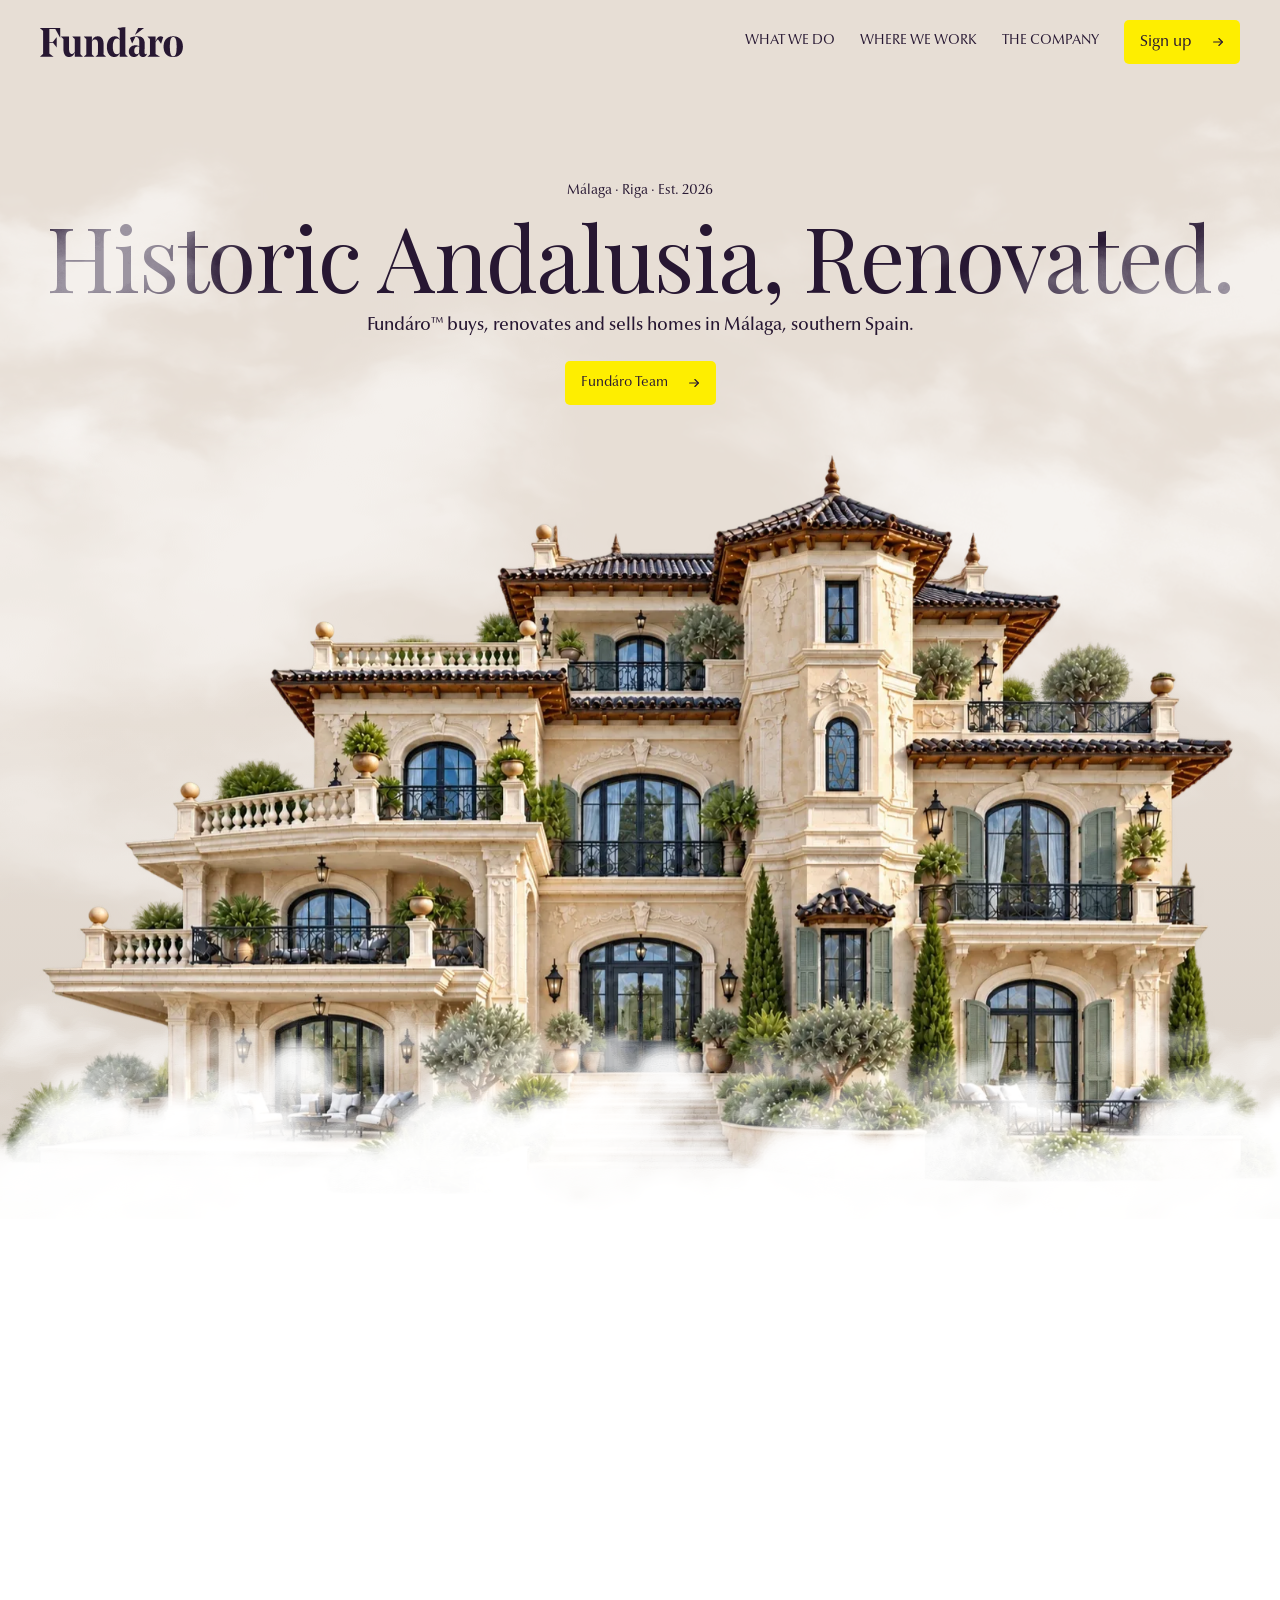
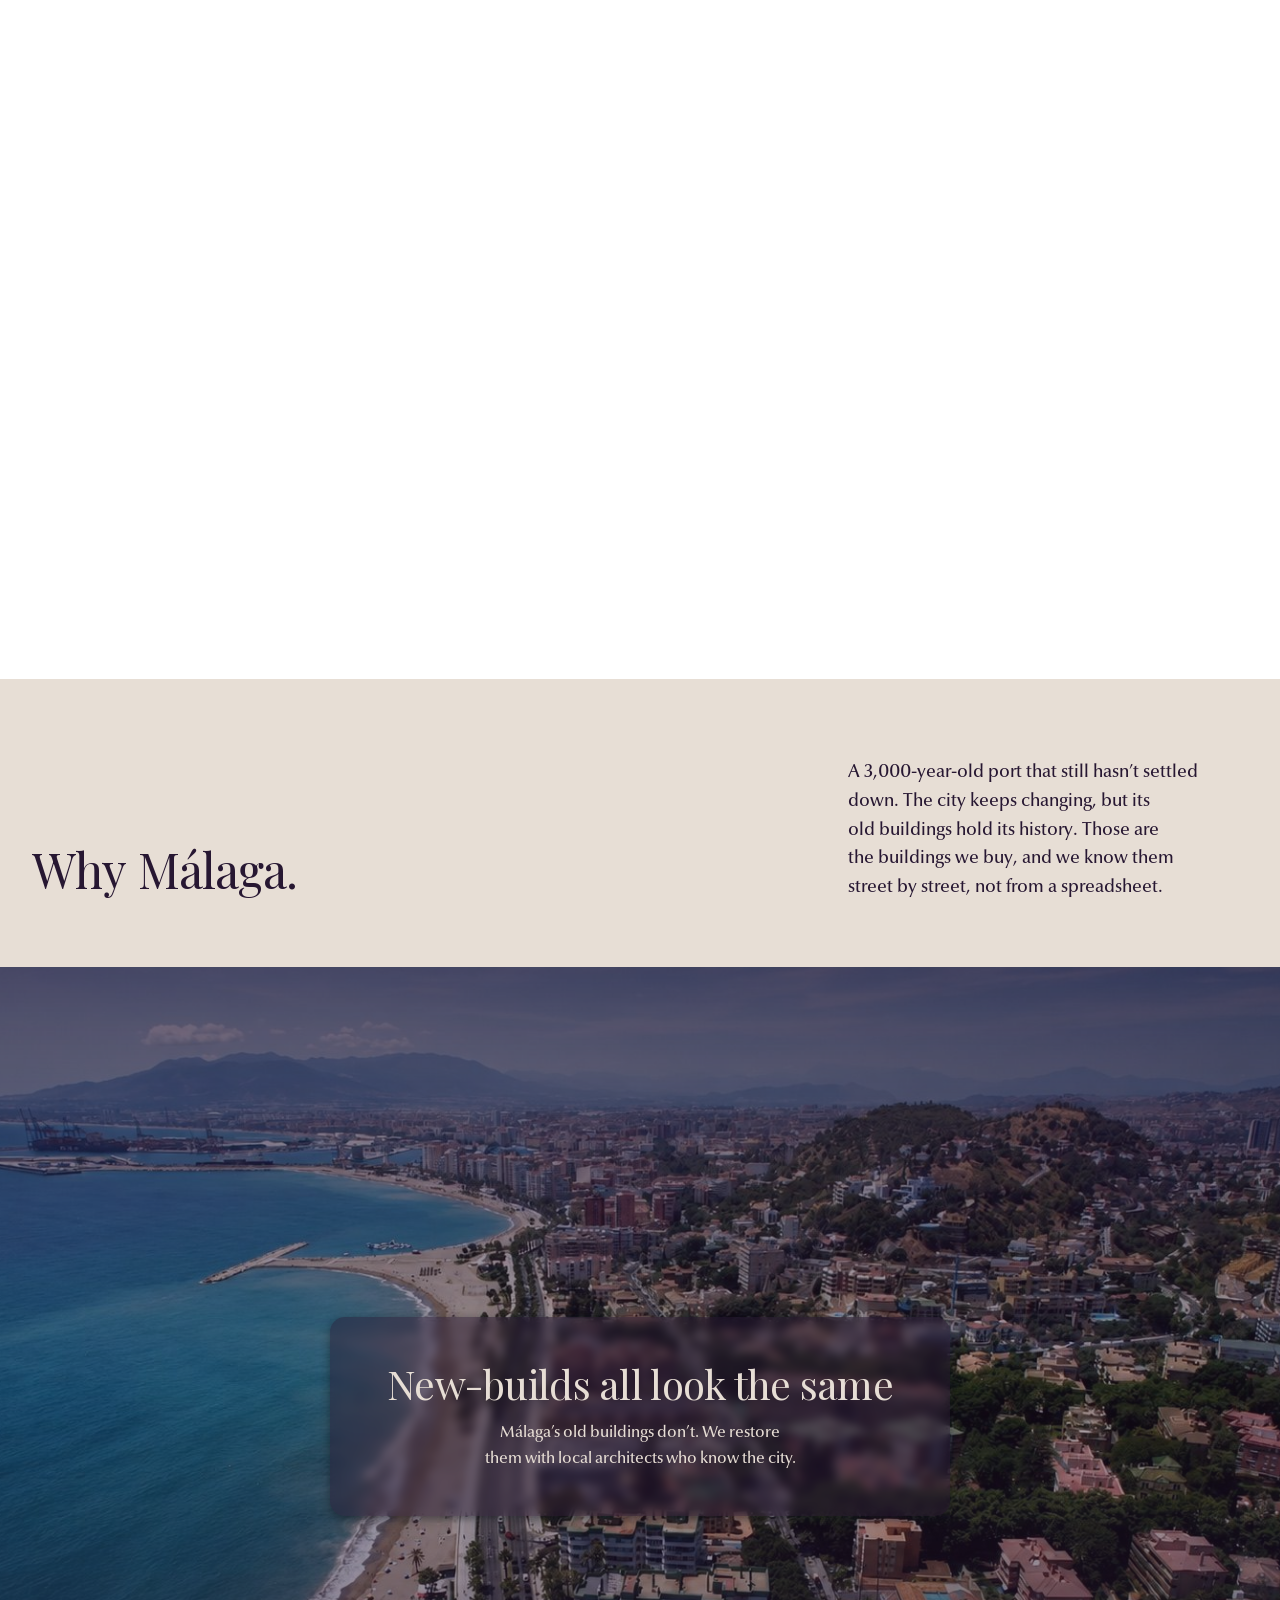
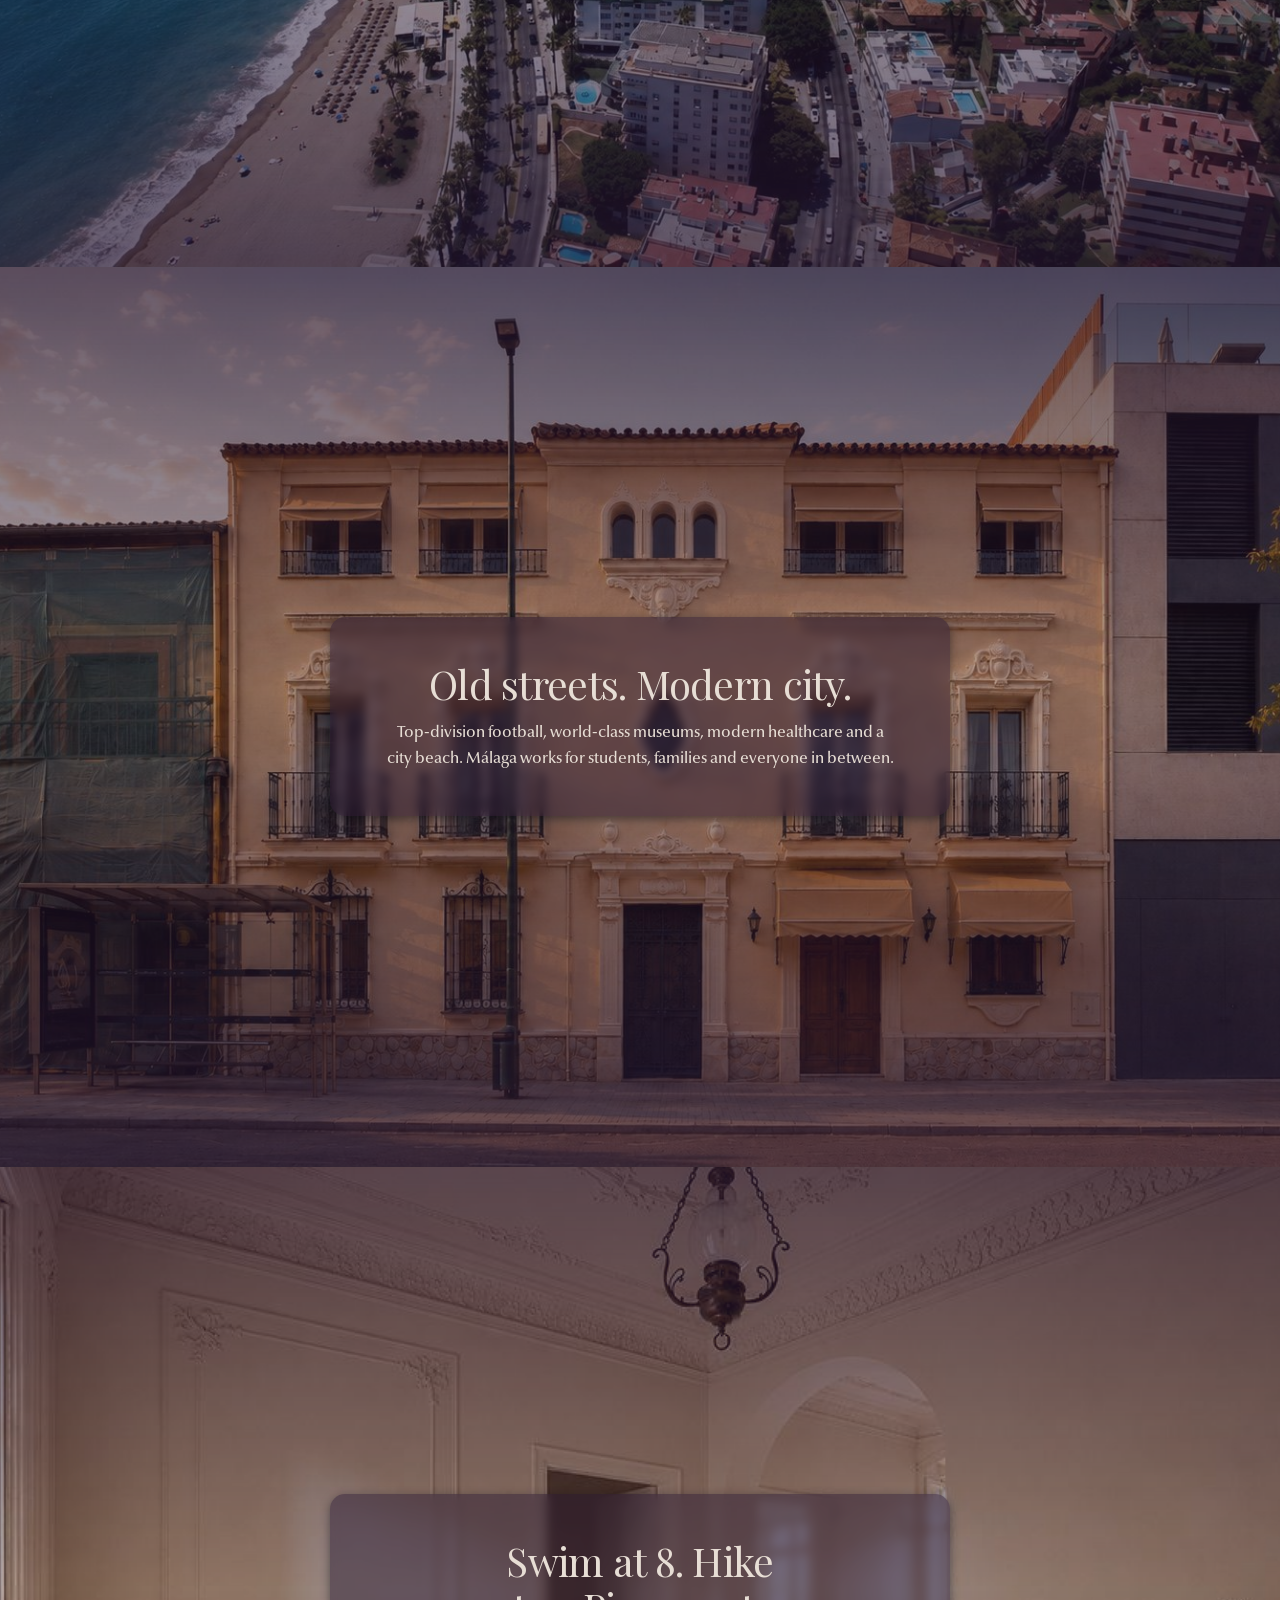
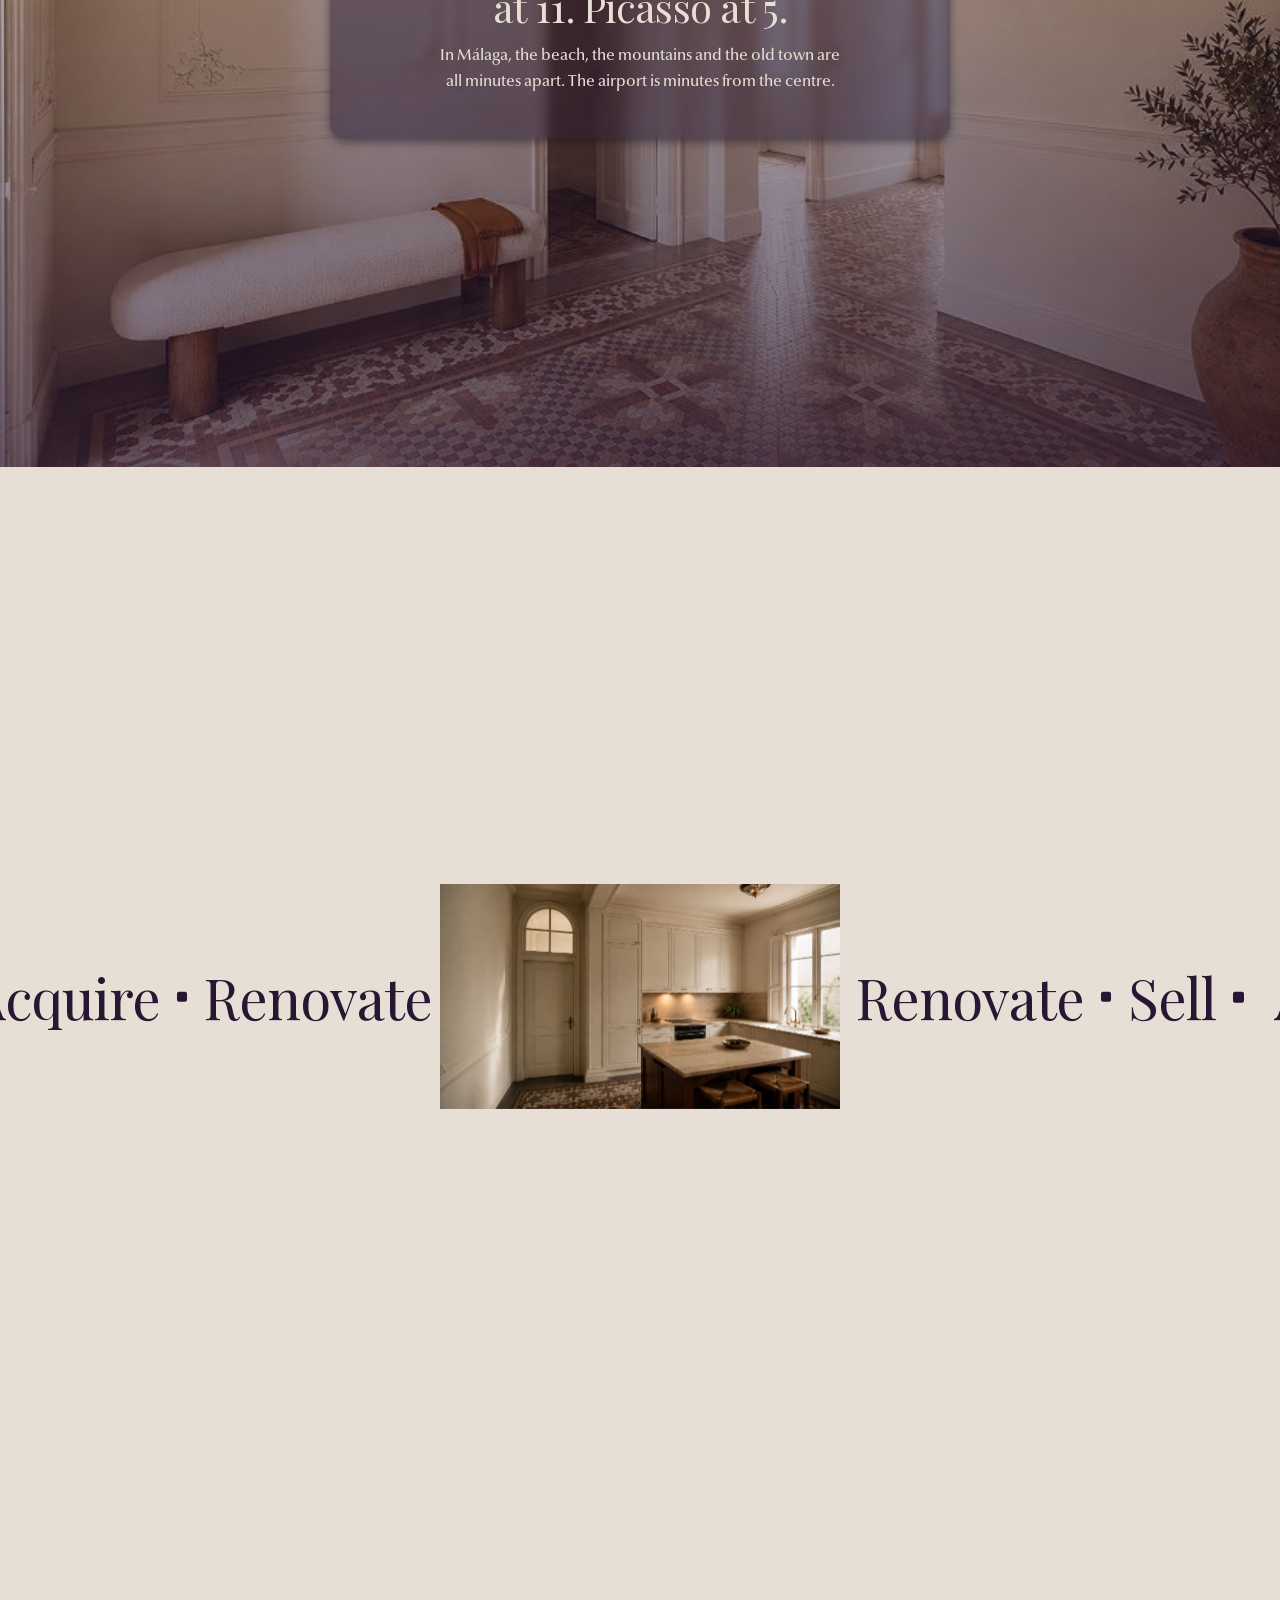
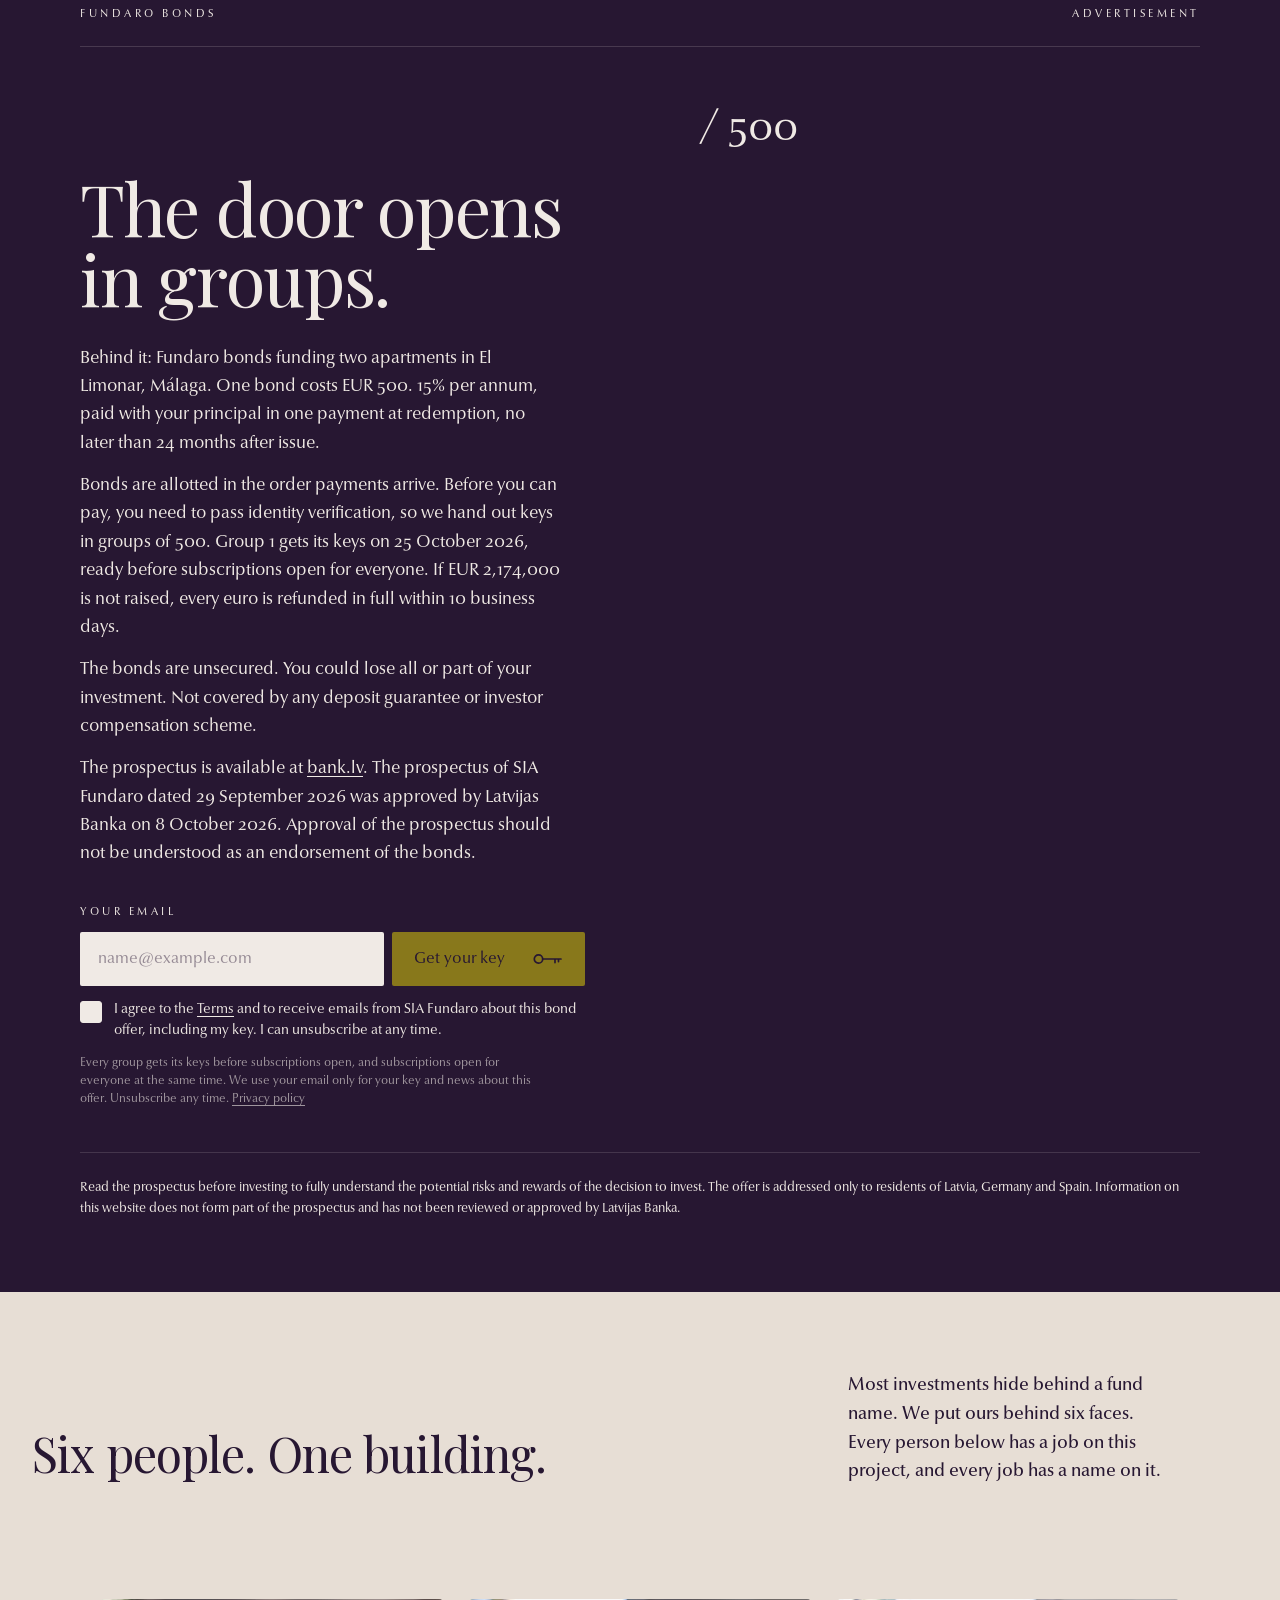
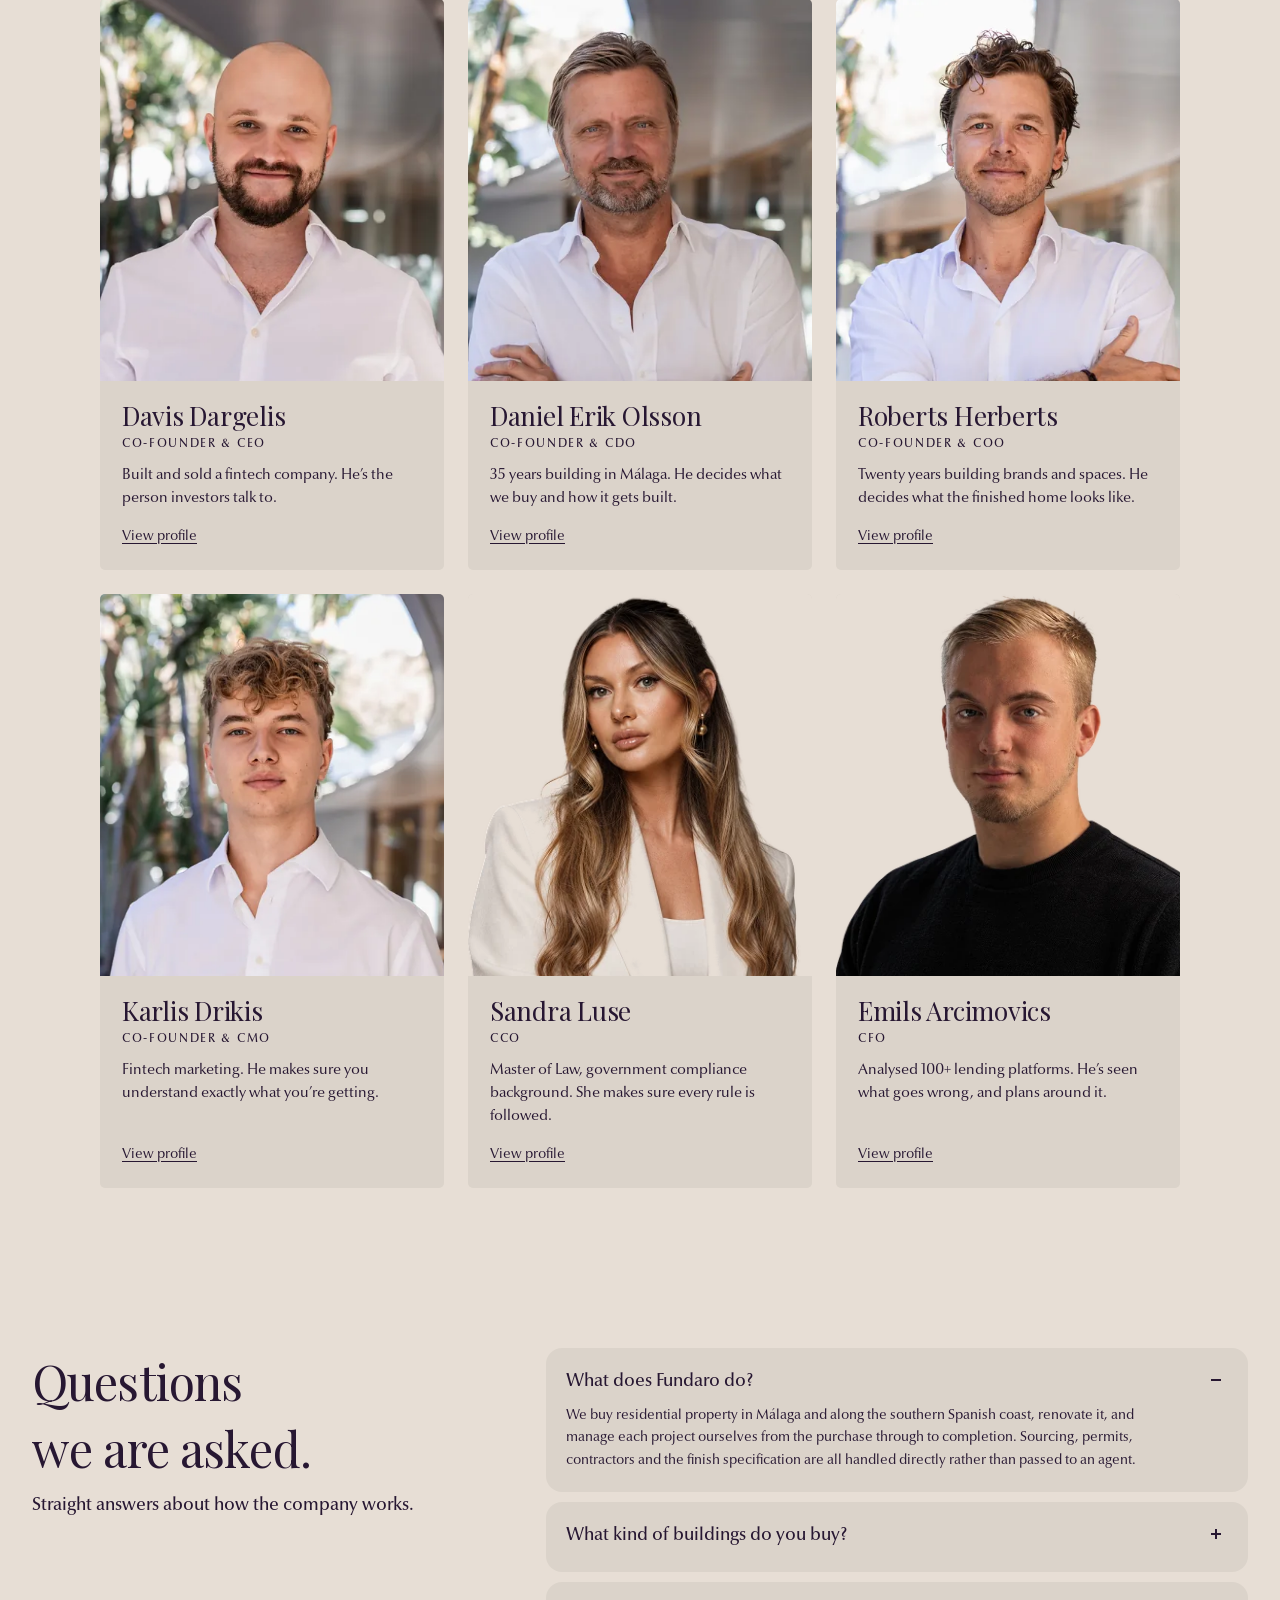
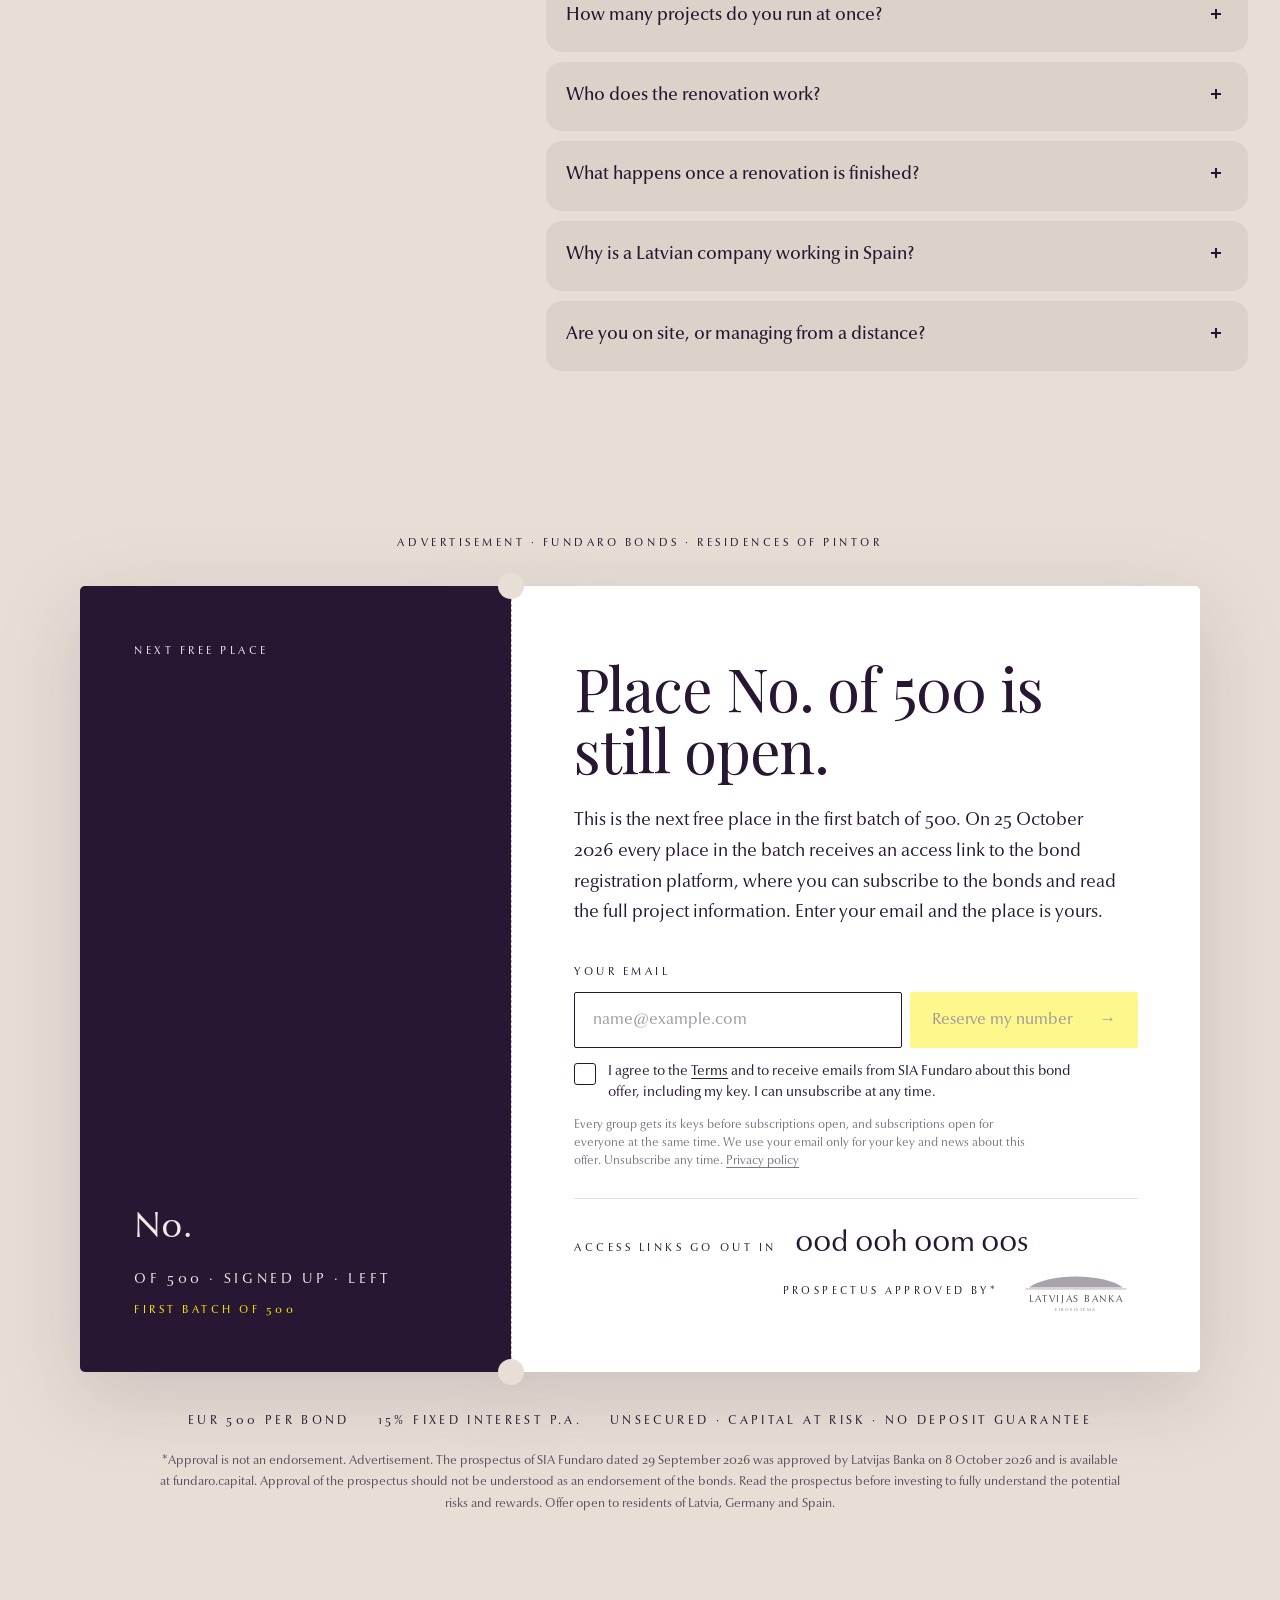
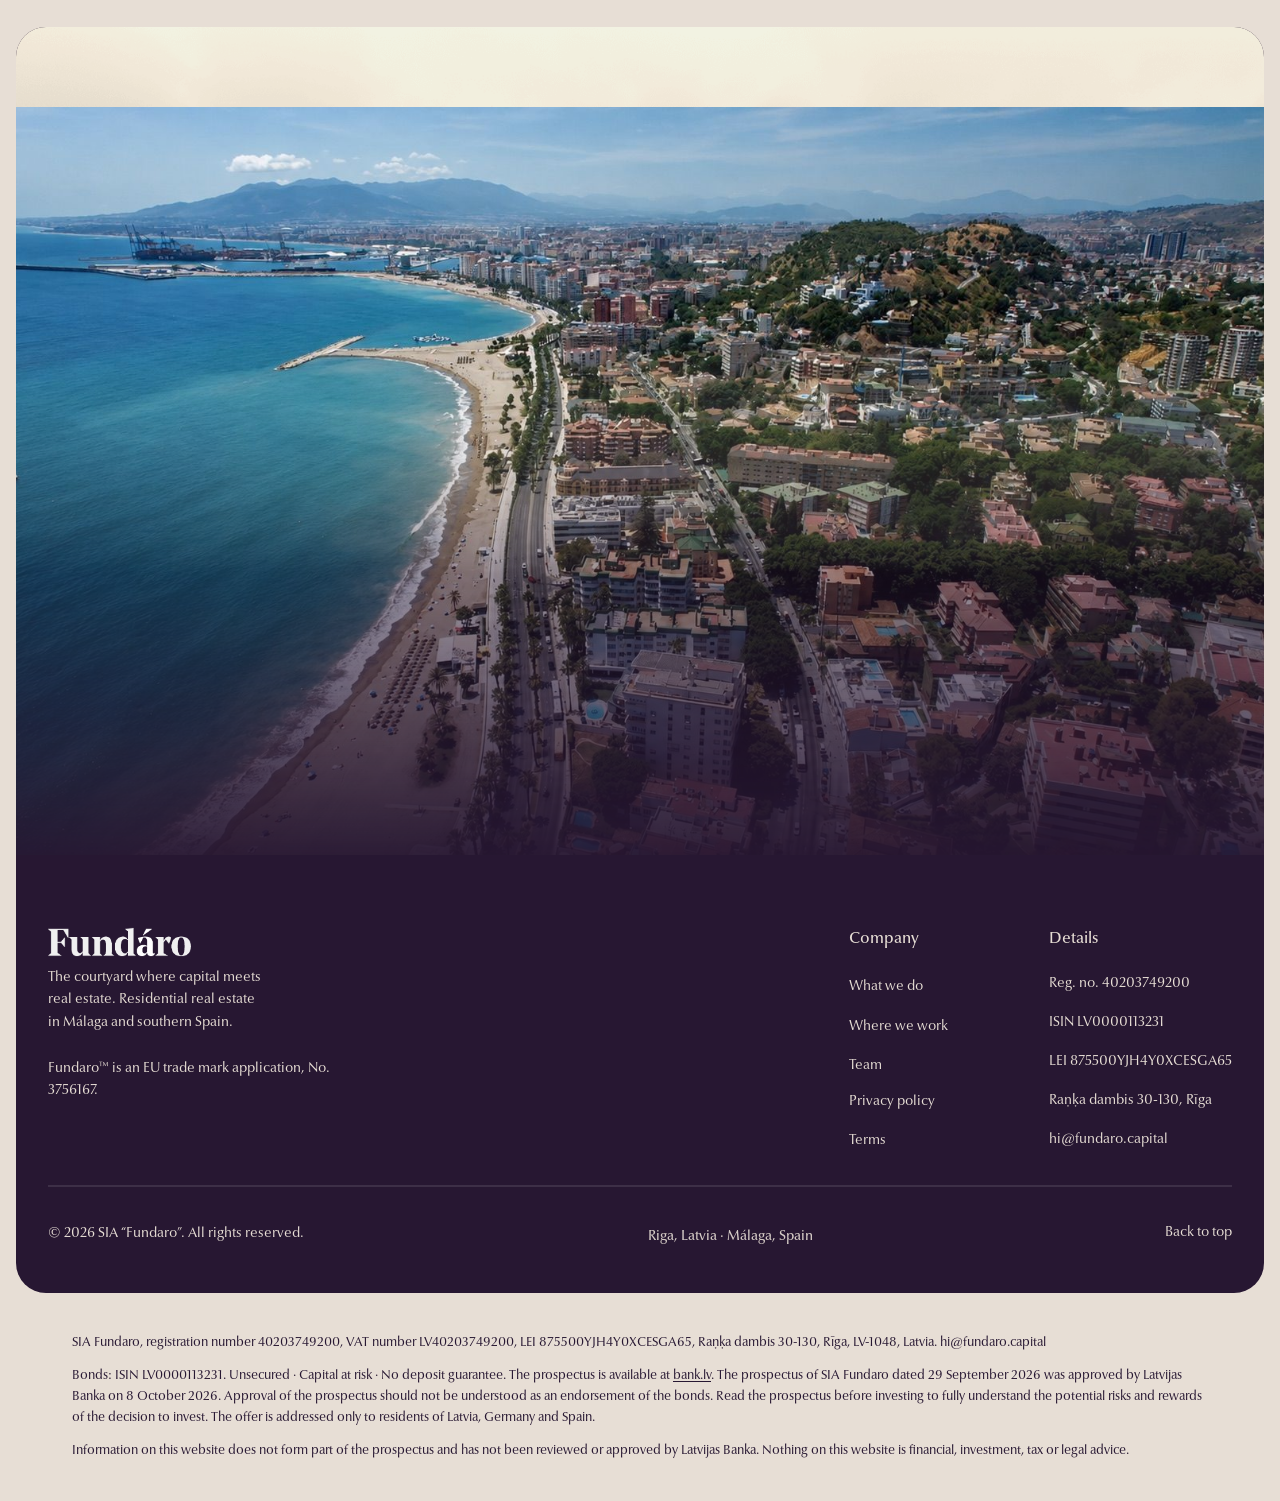
==== commit 54610d77: "Keys block: live count and lit facade from our own API, signups to Brevo, no countdown The block rea" ====
--- a/index.html
+++ b/index.html
@@ -1,6 +1,6 @@
 <!DOCTYPE html><!-- Made in Framer · framer.com ✨ --><!-- Published Sep 15, 2026, 12:24 PM UTC --><html lang="en" data-redirect-timezone="1" dir="ltr"><head><script data-fndr="static-host">
 (function(){
-  window.FD_API_BASE="https://fndr.8nomads.com";window.FD_VIDEO_BASE="https://fndr.8nomads.com/v2/assets";window.FD_SITE_BASE="";
+  window.FD_API_BASE="";window.FD_VIDEO_BASE="https://fndr.8nomads.com/v2/assets";window.FD_SITE_BASE="";
   // Framer CMS byte ranges on a plain file host: fetch the whole file once, hand back the slices asked for
   var f=window.fetch,cache={};
   window.fetch=function(u,o){
@@ -243,7 +243,7 @@
     
     <!-- End of headEnd -->
 	
-<style>#__framer-badge-container{display:none!important}</style><link rel="icon" href="/favicon.ico" sizes="any"><link rel="icon" type="image/png" href="/assets/favicon.png"><link rel="apple-touch-icon" href="/apple-touch-icon.png"><link rel="manifest" href="/site.webmanifest"><meta name="theme-color" content="#271732"><link rel="preload" href="/assets/fonts/playfair-display-latin.woff2" as="font" type="font/woff2" crossorigin><link rel="preload" href="/assets/fonts/optima-nova-regular.woff2" as="font" type="font/woff2" crossorigin><link rel="stylesheet" href="/fundaro.css?v=b693c173"><link rel="stylesheet" href="/fd-early.css?v=19e4d8bf"><script src="/team.js?v=e88edc47" defer></script><style data-fndr="hero-one-line">.framer-UUgyX .framer-14vijjc{container-type:inline-size}.framer-UUgyX .framer-14vijjc h1.framer-styles-preset-ony7n6{white-space:nowrap;--framer-font-size:min(100px,7.4cqw)}.framer-UUgyX .framer-5iUdM.framer-iwyzwc{background:transparent!important;box-shadow:none!important;padding:0!important;gap:0!important}.framer-UUgyX .framer-5iUdM .framer-7uff0h{display:none!important}@media (max-width:809px){main#hero{overflow-x:clip}.framer-UUgyX .framer-14vijjc{overflow:visible;text-align:left}.framer-UUgyX .framer-14vijjc h1.framer-styles-preset-ony7n6{white-space:nowrap;display:block;width:max-content;max-width:none;flex:none;position:relative;left:50%;transform:translateX(-50%);text-align:center;--framer-font-size:8.1vw;transform:translateX(-50%) scale(calc(1 - var(--fd-h1-k,.18) * var(--fd-h1-p,0)));transform-origin:50% 100%;will-change:transform}}#fd-cue{position:fixed;left:50%;bottom:calc(22px + env(safe-area-inset-bottom,0px));transform:translate(-50%,10px);z-index:2147482000;display:flex;flex-direction:column;align-items:center;gap:8px;color:#271732;pointer-events:none;opacity:0;transition:opacity 1.2s ease,transform 1.2s ease}.fd-cue-on #fd-cue{opacity:.85;transform:translate(-50%,0)}#fd-cue .fd-cue__label{font-family:"Optima nova LT Pro",Optima,Candara,"Gill Sans",sans-serif;font-size:11px;letter-spacing:.18em;text-transform:uppercase}#fd-cue .fd-cue__chevron{display:none}@keyframes fd-wheel{0%{transform:translateY(0);opacity:1}70%{transform:translateY(12px);opacity:0}71%{transform:translateY(0);opacity:0}100%{transform:translateY(0);opacity:1}}@keyframes fd-bounce{0%,100%{transform:translateY(0)}50%{transform:translateY(6px)}}#fd-cue .fd-cue__wheel{animation:fd-wheel 1.8s ease-in-out infinite}@media (hover:none),(pointer:coarse){#fd-cue .fd-cue__mouse{display:none}#fd-cue .fd-cue__chevron{display:block;animation:fd-bounce 1.4s ease-in-out infinite}}@media (prefers-reduced-motion:reduce){#fd-cue .fd-cue__wheel,#fd-cue .fd-cue__chevron{animation:none}}</style><script>window.FD_NO_FRAMER=true;window.FD_SITE_BASE="";</script><link rel="stylesheet" href="/v3.css?v=c529ba3c"><link rel="preload" as="image" href="/assets/hero/hero-1624.webp" fetchpriority="high" media="(min-width: 810px)"></head>
+<style>#__framer-badge-container{display:none!important}</style><link rel="icon" href="/favicon.ico" sizes="any"><link rel="icon" type="image/png" href="/assets/favicon.png"><link rel="apple-touch-icon" href="/apple-touch-icon.png"><link rel="manifest" href="/site.webmanifest"><meta name="theme-color" content="#271732"><link rel="preload" href="/assets/fonts/playfair-display-latin.woff2" as="font" type="font/woff2" crossorigin><link rel="preload" href="/assets/fonts/optima-nova-regular.woff2" as="font" type="font/woff2" crossorigin><link rel="stylesheet" href="/fundaro.css?v=b693c173"><link rel="stylesheet" href="/fd-early.css?v=19e4d8bf"><script src="/team.js?v=e88edc47" defer></script><style data-fndr="hero-one-line">.framer-UUgyX .framer-14vijjc{container-type:inline-size}.framer-UUgyX .framer-14vijjc h1.framer-styles-preset-ony7n6{white-space:nowrap;--framer-font-size:min(100px,7.4cqw)}.framer-UUgyX .framer-5iUdM.framer-iwyzwc{background:transparent!important;box-shadow:none!important;padding:0!important;gap:0!important}.framer-UUgyX .framer-5iUdM .framer-7uff0h{display:none!important}@media (max-width:809px){main#hero{overflow-x:clip}.framer-UUgyX .framer-14vijjc{overflow:visible;text-align:left}.framer-UUgyX .framer-14vijjc h1.framer-styles-preset-ony7n6{white-space:nowrap;display:block;width:max-content;max-width:none;flex:none;position:relative;left:50%;transform:translateX(-50%);text-align:center;--framer-font-size:8.1vw;transform:translateX(-50%) scale(calc(1 - var(--fd-h1-k,.18) * var(--fd-h1-p,0)));transform-origin:50% 100%;will-change:transform}}#fd-cue{position:fixed;left:50%;bottom:calc(22px + env(safe-area-inset-bottom,0px));transform:translate(-50%,10px);z-index:2147482000;display:flex;flex-direction:column;align-items:center;gap:8px;color:#271732;pointer-events:none;opacity:0;transition:opacity 1.2s ease,transform 1.2s ease}.fd-cue-on #fd-cue{opacity:.85;transform:translate(-50%,0)}#fd-cue .fd-cue__label{font-family:"Optima nova LT Pro",Optima,Candara,"Gill Sans",sans-serif;font-size:11px;letter-spacing:.18em;text-transform:uppercase}#fd-cue .fd-cue__chevron{display:none}@keyframes fd-wheel{0%{transform:translateY(0);opacity:1}70%{transform:translateY(12px);opacity:0}71%{transform:translateY(0);opacity:0}100%{transform:translateY(0);opacity:1}}@keyframes fd-bounce{0%,100%{transform:translateY(0)}50%{transform:translateY(6px)}}#fd-cue .fd-cue__wheel{animation:fd-wheel 1.8s ease-in-out infinite}@media (hover:none),(pointer:coarse){#fd-cue .fd-cue__mouse{display:none}#fd-cue .fd-cue__chevron{display:block;animation:fd-bounce 1.4s ease-in-out infinite}}@media (prefers-reduced-motion:reduce){#fd-cue .fd-cue__wheel,#fd-cue .fd-cue__chevron{animation:none}}</style><script>window.FD_NO_FRAMER=true;window.FD_SITE_BASE="";</script><link rel="stylesheet" href="/v3.css?v=dc27e54c"><link rel="preload" as="image" href="/assets/hero/hero-1624.webp" fetchpriority="high" media="(min-width: 810px)"></head>
 <body>
 	
 	<!-- Start of bodyStart -->
@@ -279,4 +279,4 @@
     <!-- End of bodyEnd -->
 
 
-<div class="fd-legal"><p>SIA Fundaro, registration number 40203749200, VAT number LV40203749200, LEI 875500YJH4Y0XCESGA65, Raņķa dambis 30-130, Rīga, LV-1048, Latvia. hi@fundaro.capital</p><p>Bonds: ISIN LV0000113231. Unsecured · Capital at risk · No deposit guarantee. The prospectus is available at <a href="https://www.bank.lv/en/search?q=fundaro" target="_blank" rel="noopener">bank.lv</a>. The prospectus of SIA Fundaro dated 29 September 2026 was approved by Latvijas Banka on 8 October 2026. Approval of the prospectus should not be understood as an endorsement of the bonds. Read the prospectus before investing to fully understand the potential risks and rewards of the decision to invest. The offer is addressed only to residents of Latvia, Germany and Spain.</p><p>Information on this website does not form part of the prospectus and has not been reviewed or approved by Latvijas Banka. Nothing on this website is financial, investment, tax or legal advice.</p></div><div id="fd-cue" aria-hidden="true"><svg class="fd-cue__mouse" width="26" height="40" viewBox="0 0 26 40" fill="none"><rect x="1.5" y="1.5" width="23" height="37" rx="11.5" stroke="currentColor" stroke-width="2"/><circle class="fd-cue__wheel" cx="13" cy="11" r="2.4" fill="currentColor"/></svg><svg class="fd-cue__chevron" width="28" height="16" viewBox="0 0 28 16" fill="none"><path d="M2 2l12 12L26 2" stroke="currentColor" stroke-width="2.5" stroke-linecap="round" stroke-linejoin="round"/></svg><span class="fd-cue__label">Scroll</span></div><script src="/fd-fx.js?v=0ae21144" defer></script><script src="/fd-hero.js?v=92ab0218" defer></script><script src="/fd-video.js?v=c7431812" defer></script><script src="/fd-early.js?v=99c9ed15" defer></script><script src="/fd-nav.js?v=27be9514" defer></script></body></html>+<div class="fd-legal"><p>SIA Fundaro, registration number 40203749200, VAT number LV40203749200, LEI 875500YJH4Y0XCESGA65, Raņķa dambis 30-130, Rīga, LV-1048, Latvia. hi@fundaro.capital</p><p>Bonds: ISIN LV0000113231. Unsecured · Capital at risk · No deposit guarantee. The prospectus is available at <a href="https://www.bank.lv/en/search?q=fundaro" target="_blank" rel="noopener">bank.lv</a>. The prospectus of SIA Fundaro dated 29 September 2026 was approved by Latvijas Banka on 8 October 2026. Approval of the prospectus should not be understood as an endorsement of the bonds. Read the prospectus before investing to fully understand the potential risks and rewards of the decision to invest. The offer is addressed only to residents of Latvia, Germany and Spain.</p><p>Information on this website does not form part of the prospectus and has not been reviewed or approved by Latvijas Banka. Nothing on this website is financial, investment, tax or legal advice.</p></div><div id="fd-cue" aria-hidden="true"><svg class="fd-cue__mouse" width="26" height="40" viewBox="0 0 26 40" fill="none"><rect x="1.5" y="1.5" width="23" height="37" rx="11.5" stroke="currentColor" stroke-width="2"/><circle class="fd-cue__wheel" cx="13" cy="11" r="2.4" fill="currentColor"/></svg><svg class="fd-cue__chevron" width="28" height="16" viewBox="0 0 28 16" fill="none"><path d="M2 2l12 12L26 2" stroke="currentColor" stroke-width="2.5" stroke-linecap="round" stroke-linejoin="round"/></svg><span class="fd-cue__label">Scroll</span></div><script src="/fd-fx.js?v=86dce735" defer></script><script src="/fd-hero.js?v=c64c2c02" defer></script><script src="/fd-video.js?v=c7431812" defer></script><script src="/fd-early.js?v=1fe935b9" defer></script><script src="/fd-nav.js?v=27be9514" defer></script></body></html>
--- a/v3.css
+++ b/v3.css
@@ -12,10 +12,39 @@
 main#hero { filter: none !important; -webkit-filter: none !important; }
 main#hero [data-framer-name="Content Wrapper"] { will-change: transform, opacity; }
 
-/* ---- hero smoke and house: moved by fd-fx.js through CSS variables, so their own transforms stay intact */
-main#hero [data-framer-name="Hero Smoke Image"] { transform: var(--fd-smoke-base, none) translateX(var(--fd-smoke-x, 0px)) !important; }
-main#hero [data-framer-name="Home Image"] { transform: translateY(var(--fd-para-y, 0px)) !important; }
-main#hero [data-framer-name="Content Wrapper"] { transform: translateY(var(--fd-cw-y, 0px)) scale(var(--fd-cw-s, 1)) !important; opacity: var(--fd-cw-o, 1) !important; }
+/* ---- hero smoke, house and text: driven by the scroll position itself where the browser supports scroll-driven
+   animations, so they run on the compositor in step with the scroll (no JavaScript per frame, no lag on phones).
+   Same motion as before: smoke drifts over the first 450px (ease-out cubic), the house moves at 0.5x (phones 0.7x),
+   the text shrinks to .86 (phones .829) over 550px (420px) and sinks at a tenth of the scroll.
+   The individual translate/scale properties leave each element's own transform intact. */
+@supports (animation-timeline: scroll()) {
+  main#hero [data-framer-name="Hero Smoke Image"] {
+    transform: var(--fd-smoke-base, none) !important;
+    animation: fd-smoke 1s cubic-bezier(.33, 1, .68, 1) both; animation-timeline: scroll(root block); animation-range: 0px 450px; }
+  main#hero [data-framer-name="Home Image"] {
+    transform: none !important;
+    animation: fd-house 1s linear both; animation-timeline: scroll(root block); animation-range: 0px 4000px; }
+  main#hero [data-framer-name="Content Wrapper"] {
+    transform: none !important;
+    animation: fd-cw-shrink 1s cubic-bezier(.25, .4, .65, .95) both, fd-cw-sink 1s linear both;
+    animation-timeline: scroll(root block), scroll(root block); animation-range: 0px 550px, 0px 4000px; }
+  @keyframes fd-smoke { from { translate: 0 0; } to { translate: var(--fd-smoke-d, 0px) 0; } }
+  @keyframes fd-house { from { translate: 0 0; } to { translate: 0 -2000px; } }
+  @keyframes fd-cw-shrink { from { scale: 1; opacity: 1; } to { scale: .86; opacity: .72; } }
+  @keyframes fd-cw-sink { from { translate: 0 0; } to { translate: 0 400px; } }
+  @media (max-width: 809px) {
+    main#hero [data-framer-name="Home Image"] { animation-name: fd-house-phone; }
+    main#hero [data-framer-name="Content Wrapper"] { animation-name: fd-cw-shrink-phone, fd-cw-sink; animation-range: 0px 420px, 0px 4000px; }
+    @keyframes fd-house-phone { from { translate: 0 0; } to { translate: 0 -2800px; } }
+    @keyframes fd-cw-shrink-phone { from { scale: 1; opacity: 1; } to { scale: .829; opacity: .658; } }
+  }
+}
+/* older browsers: fd-fx.js moves them through CSS variables on each scroll frame */
+@supports not (animation-timeline: scroll()) {
+  main#hero [data-framer-name="Hero Smoke Image"] { transform: var(--fd-smoke-base, none) translateX(var(--fd-smoke-x, 0px)) !important; }
+  main#hero [data-framer-name="Home Image"] { transform: translateY(var(--fd-para-y, 0px)) !important; }
+  main#hero [data-framer-name="Content Wrapper"] { transform: translateY(var(--fd-cw-y, 0px)) scale(var(--fd-cw-s, 1)) !important; opacity: var(--fd-cw-o, 1) !important; }
+}
 
 /* ---- the rolling "Acquire · Renovate · Sell" line (Framer's ticker ran in JavaScript; phones keep it hidden) */
 @media (min-width: 810px) {
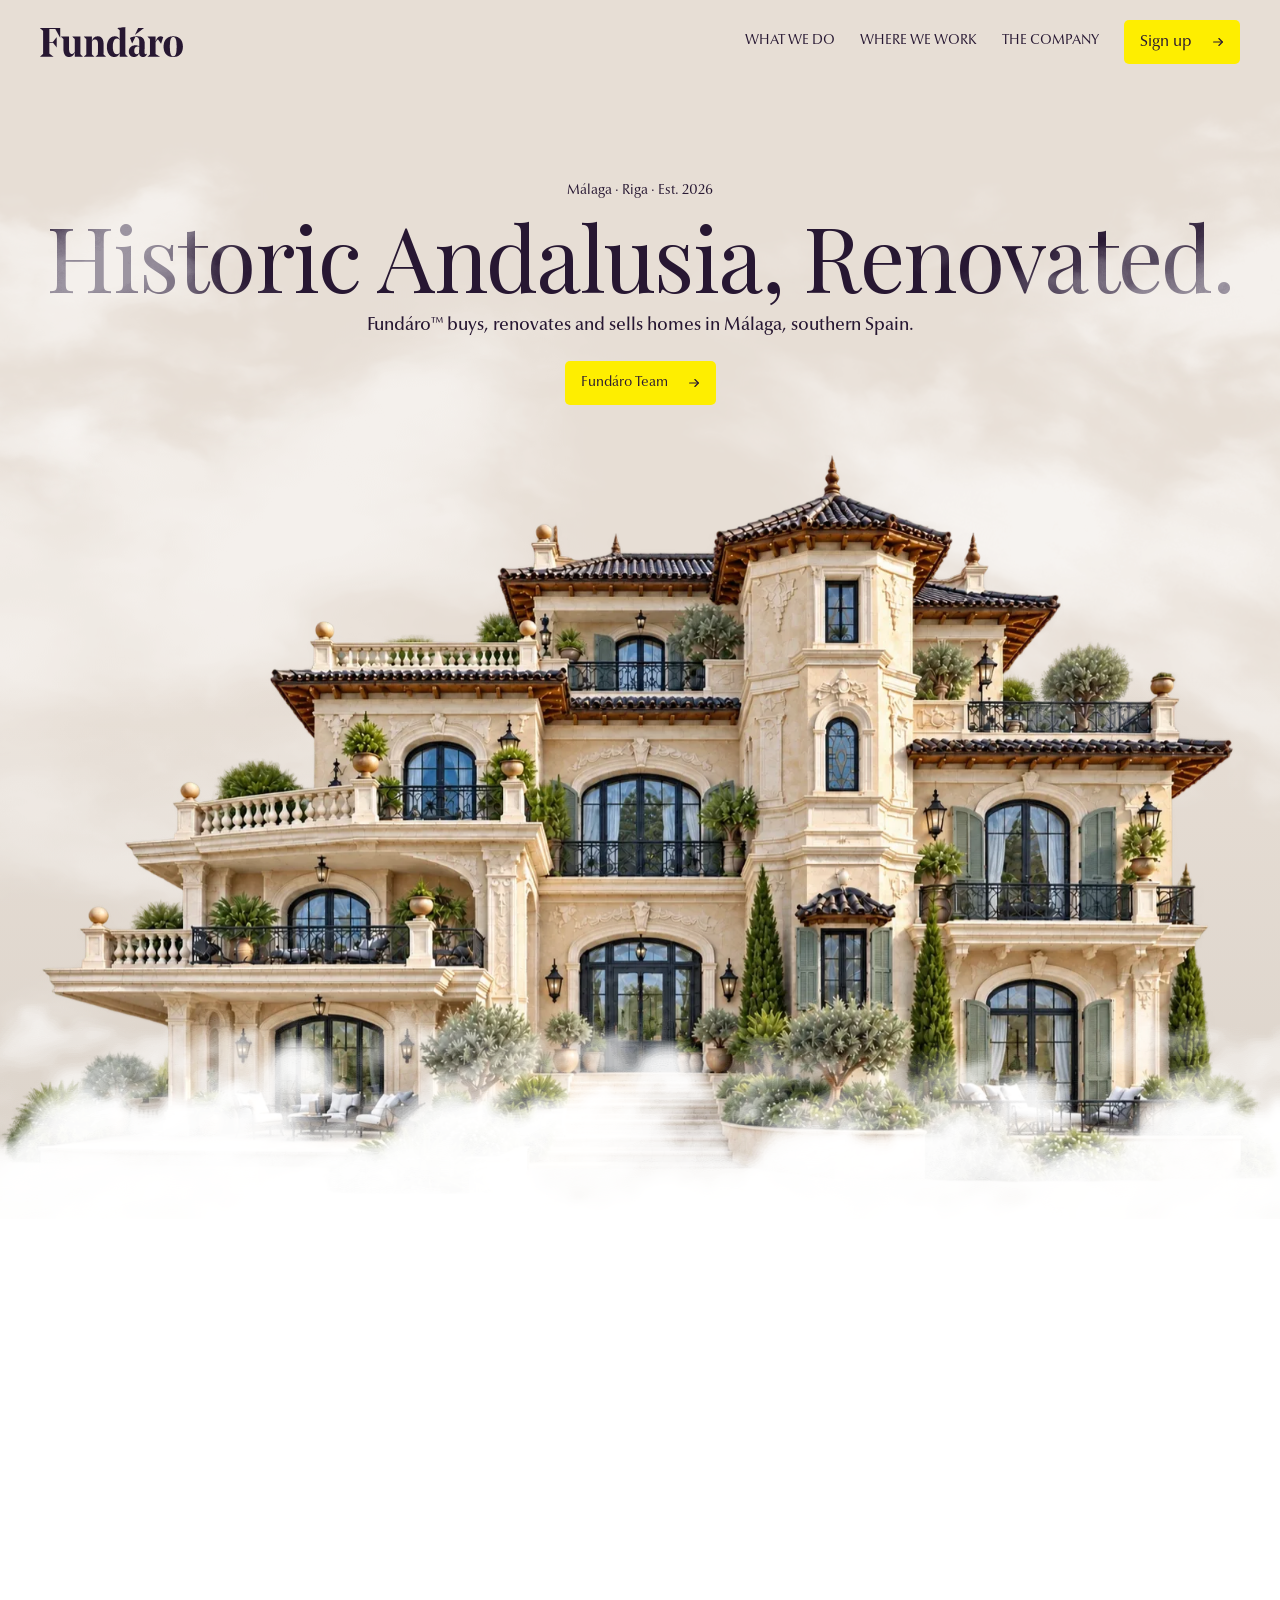
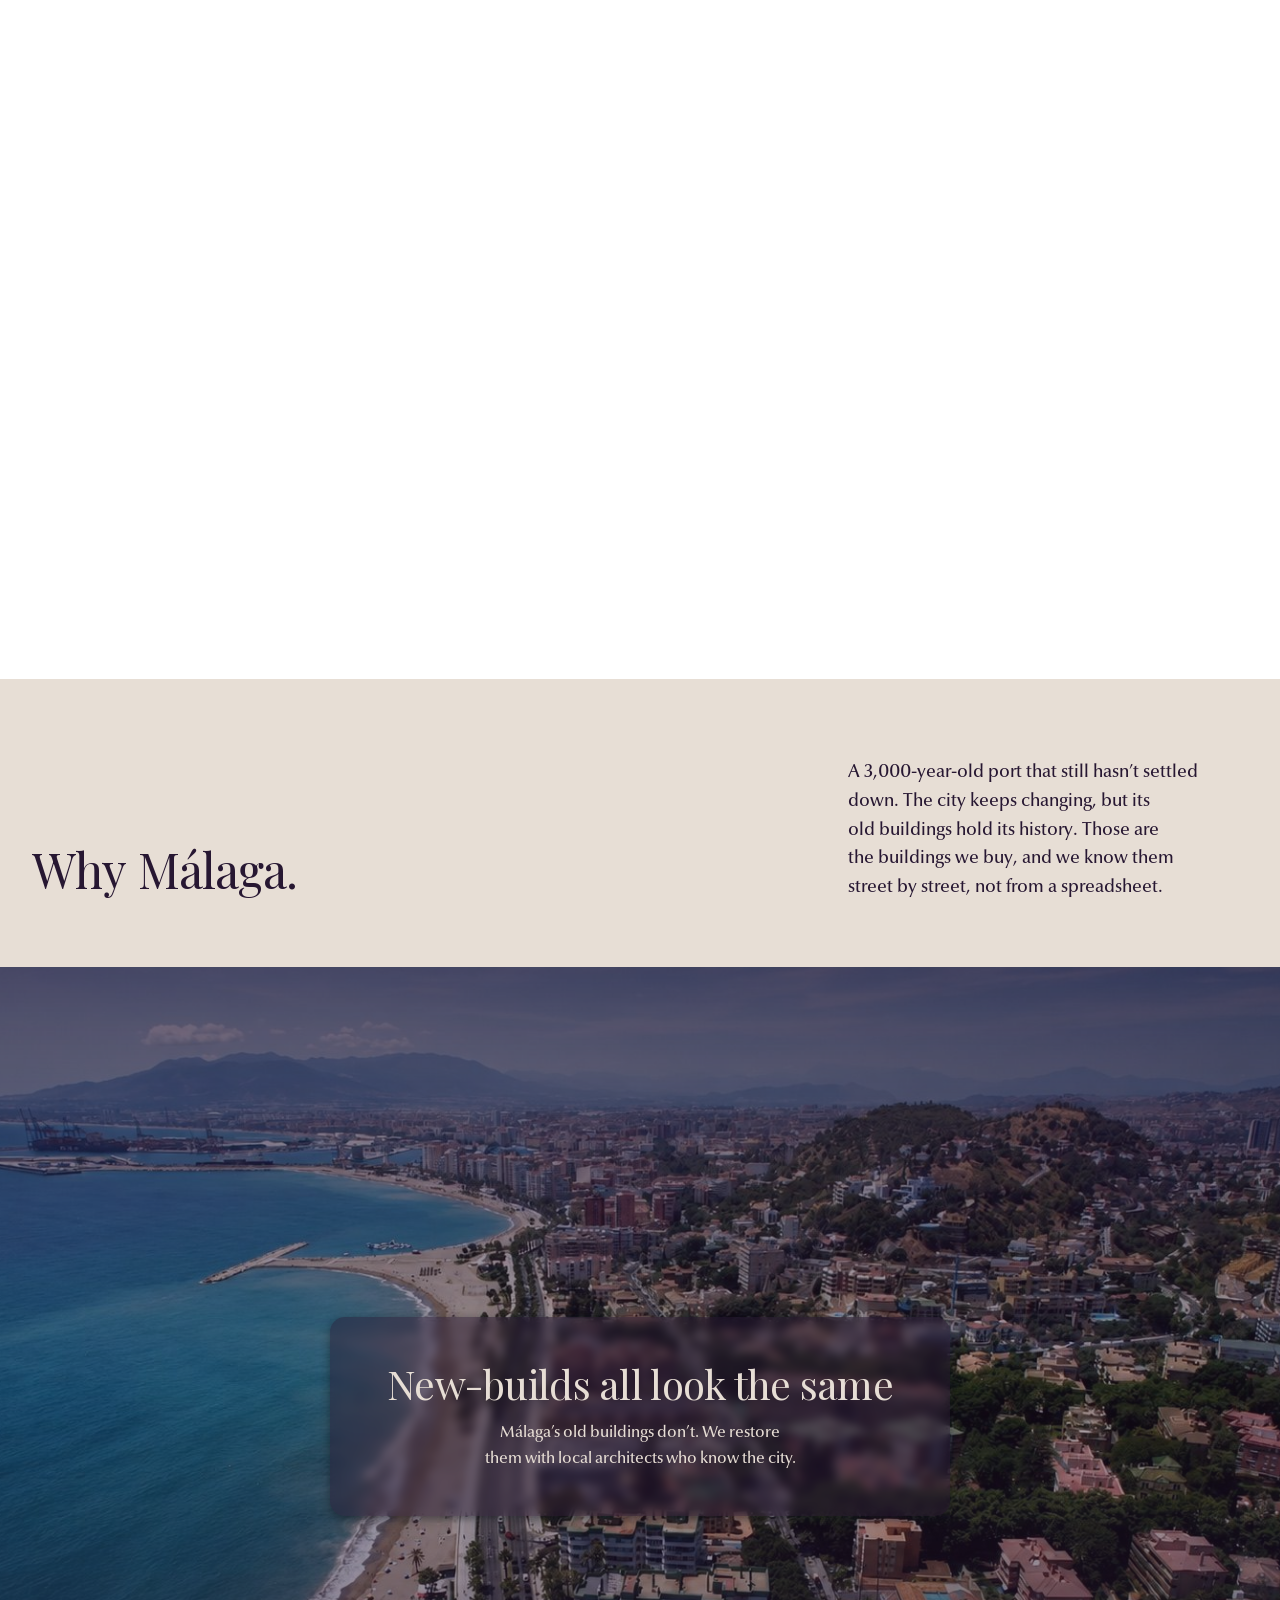
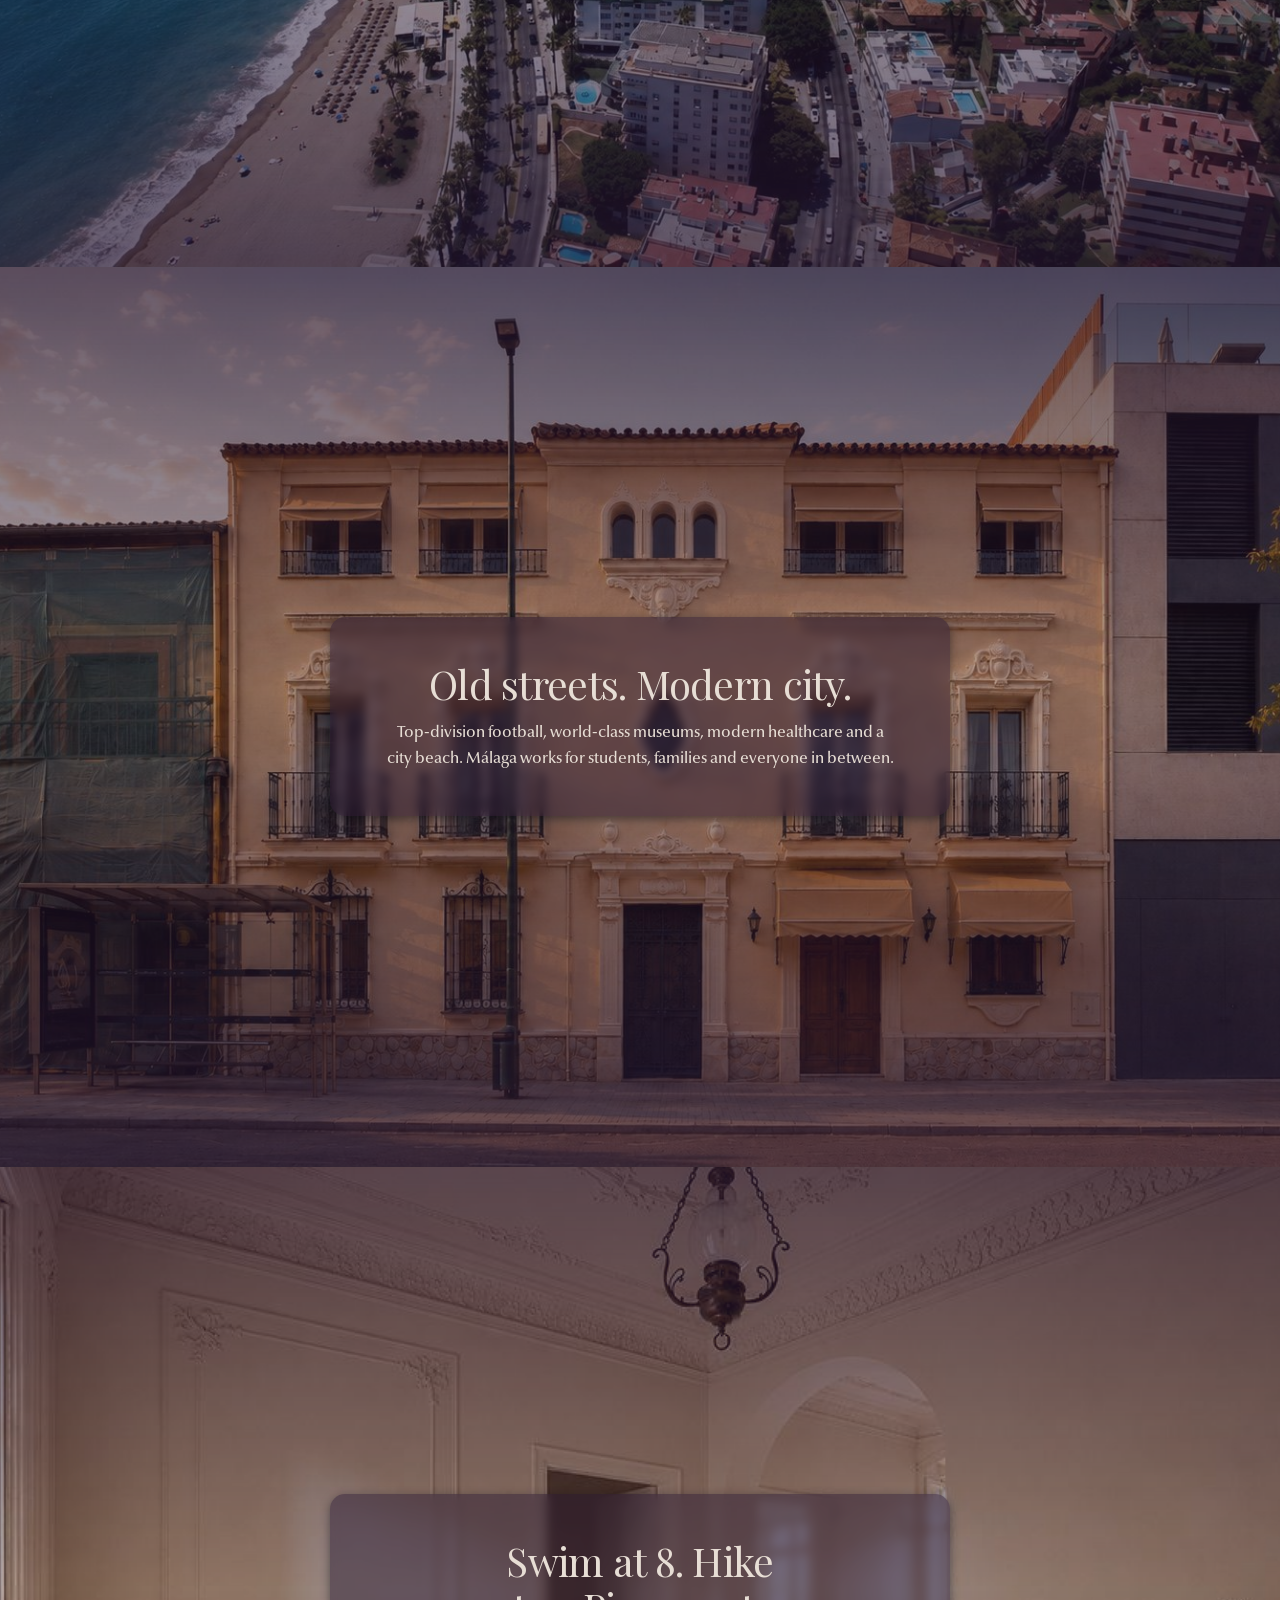
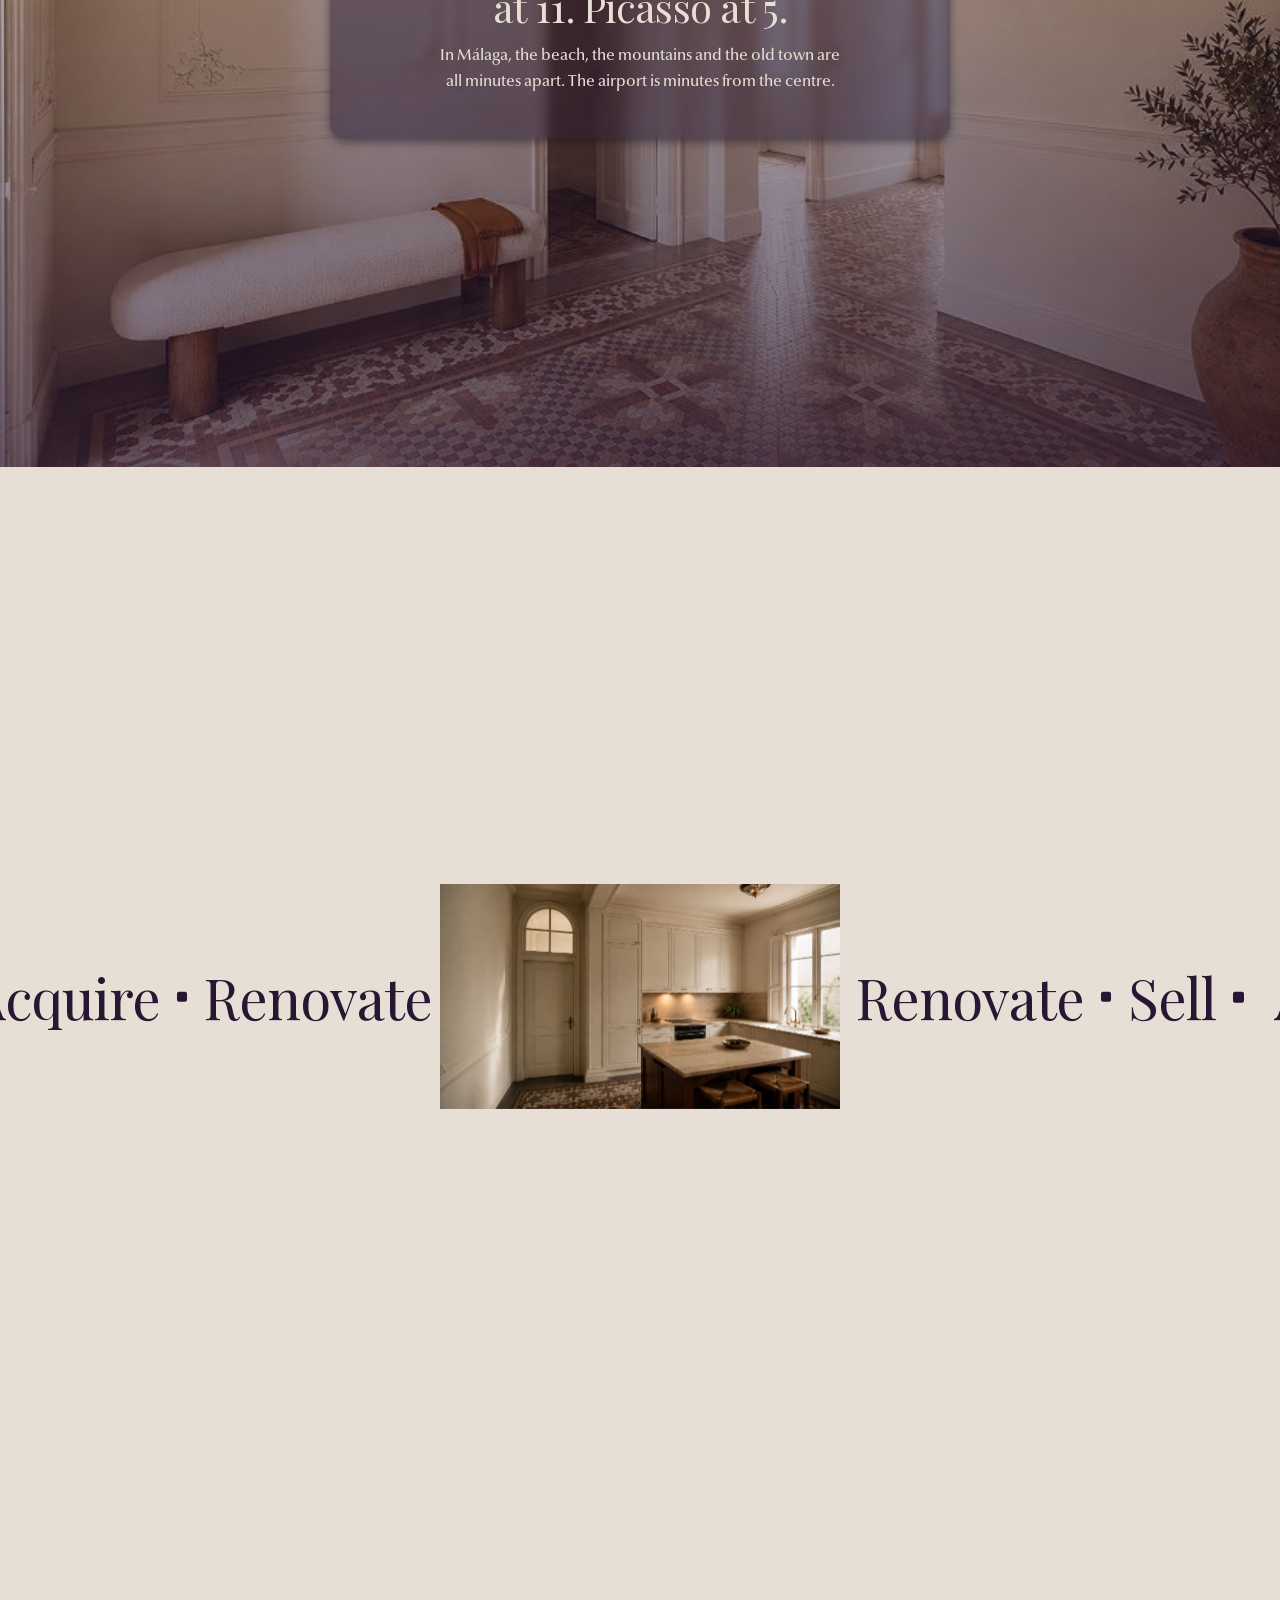
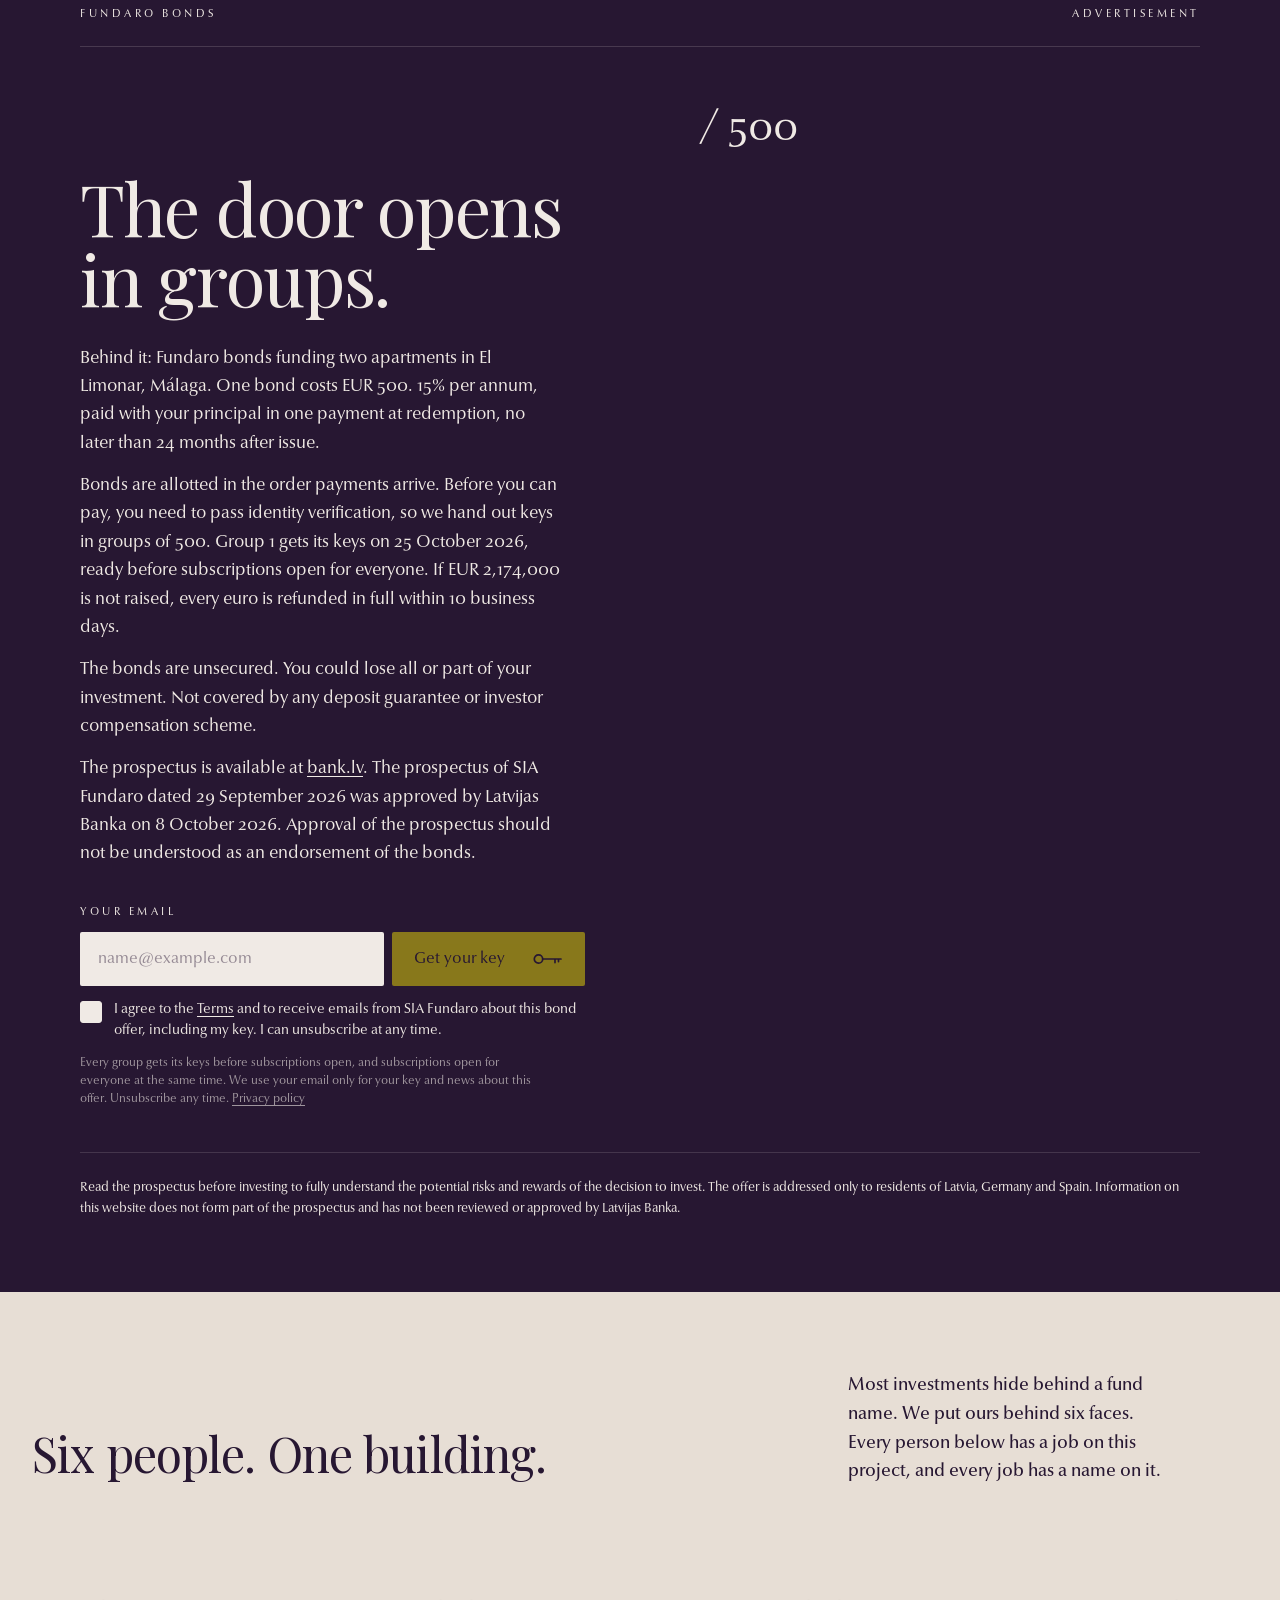
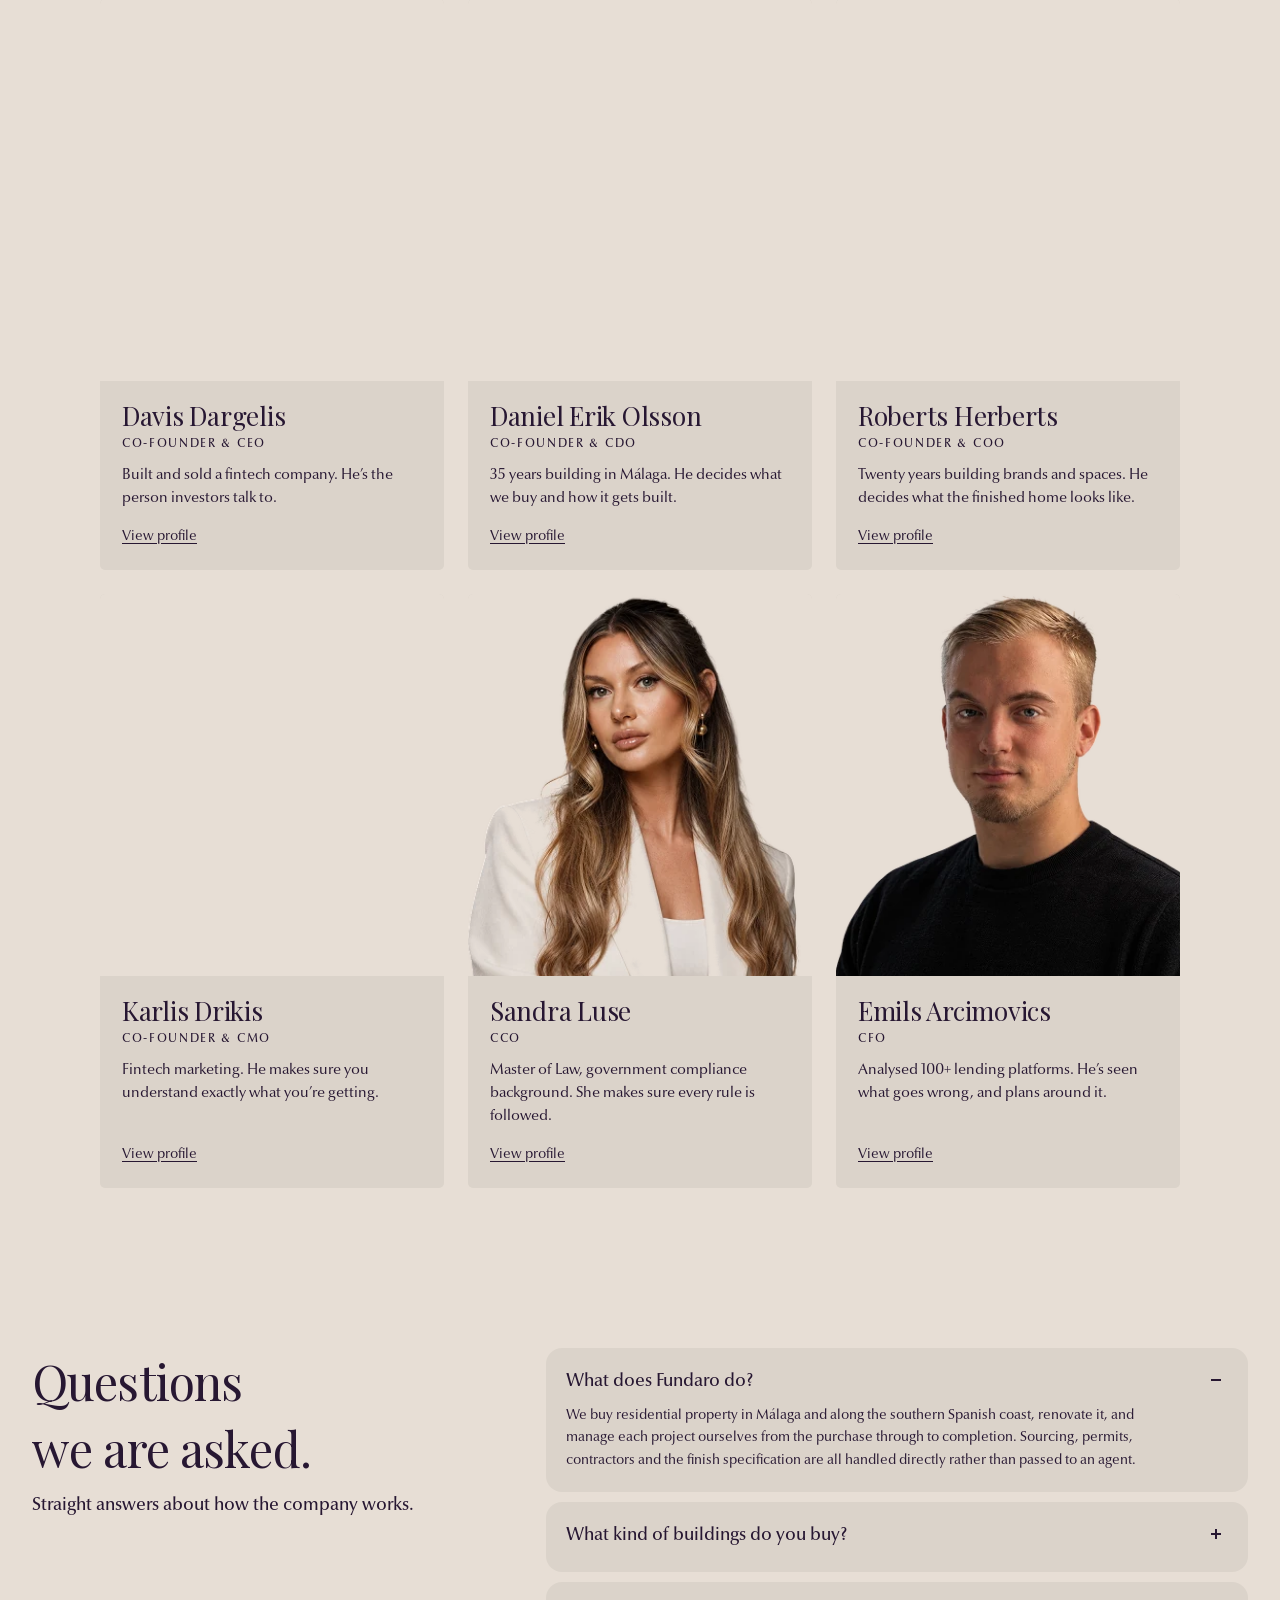
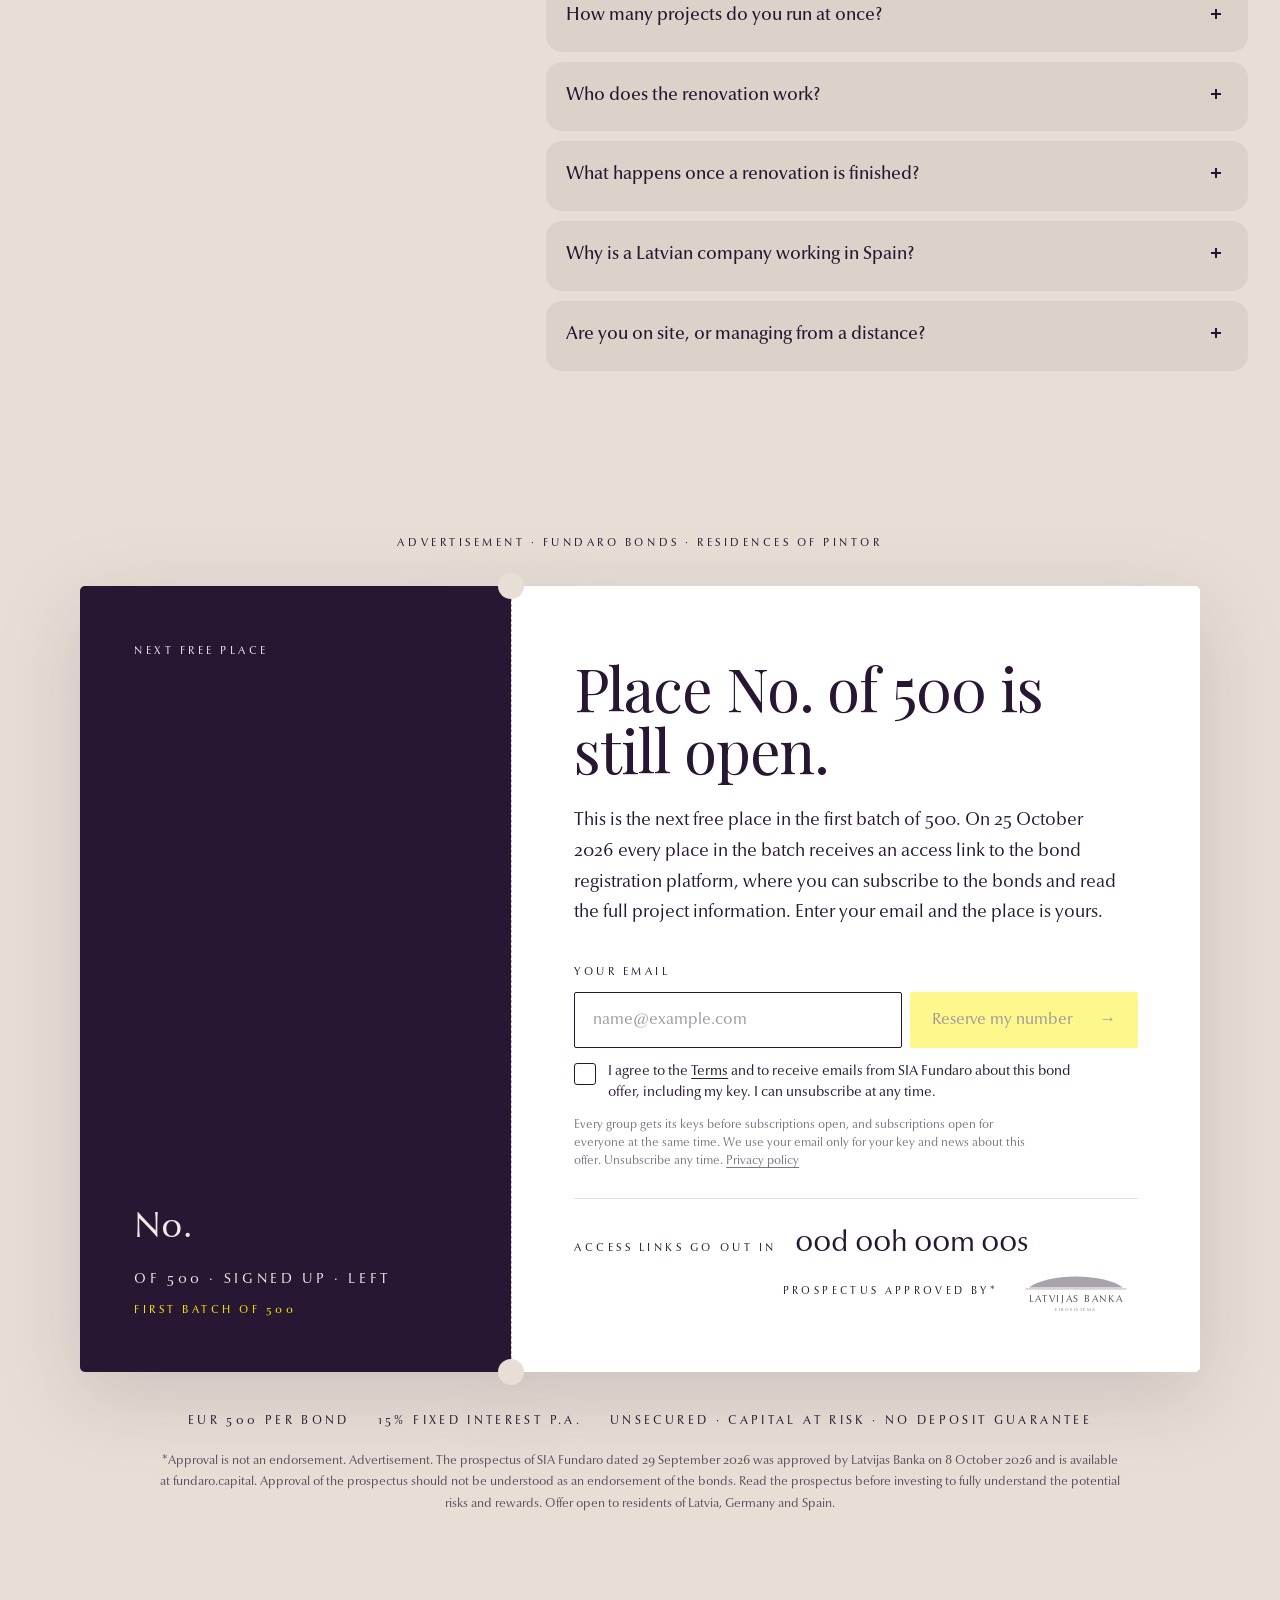
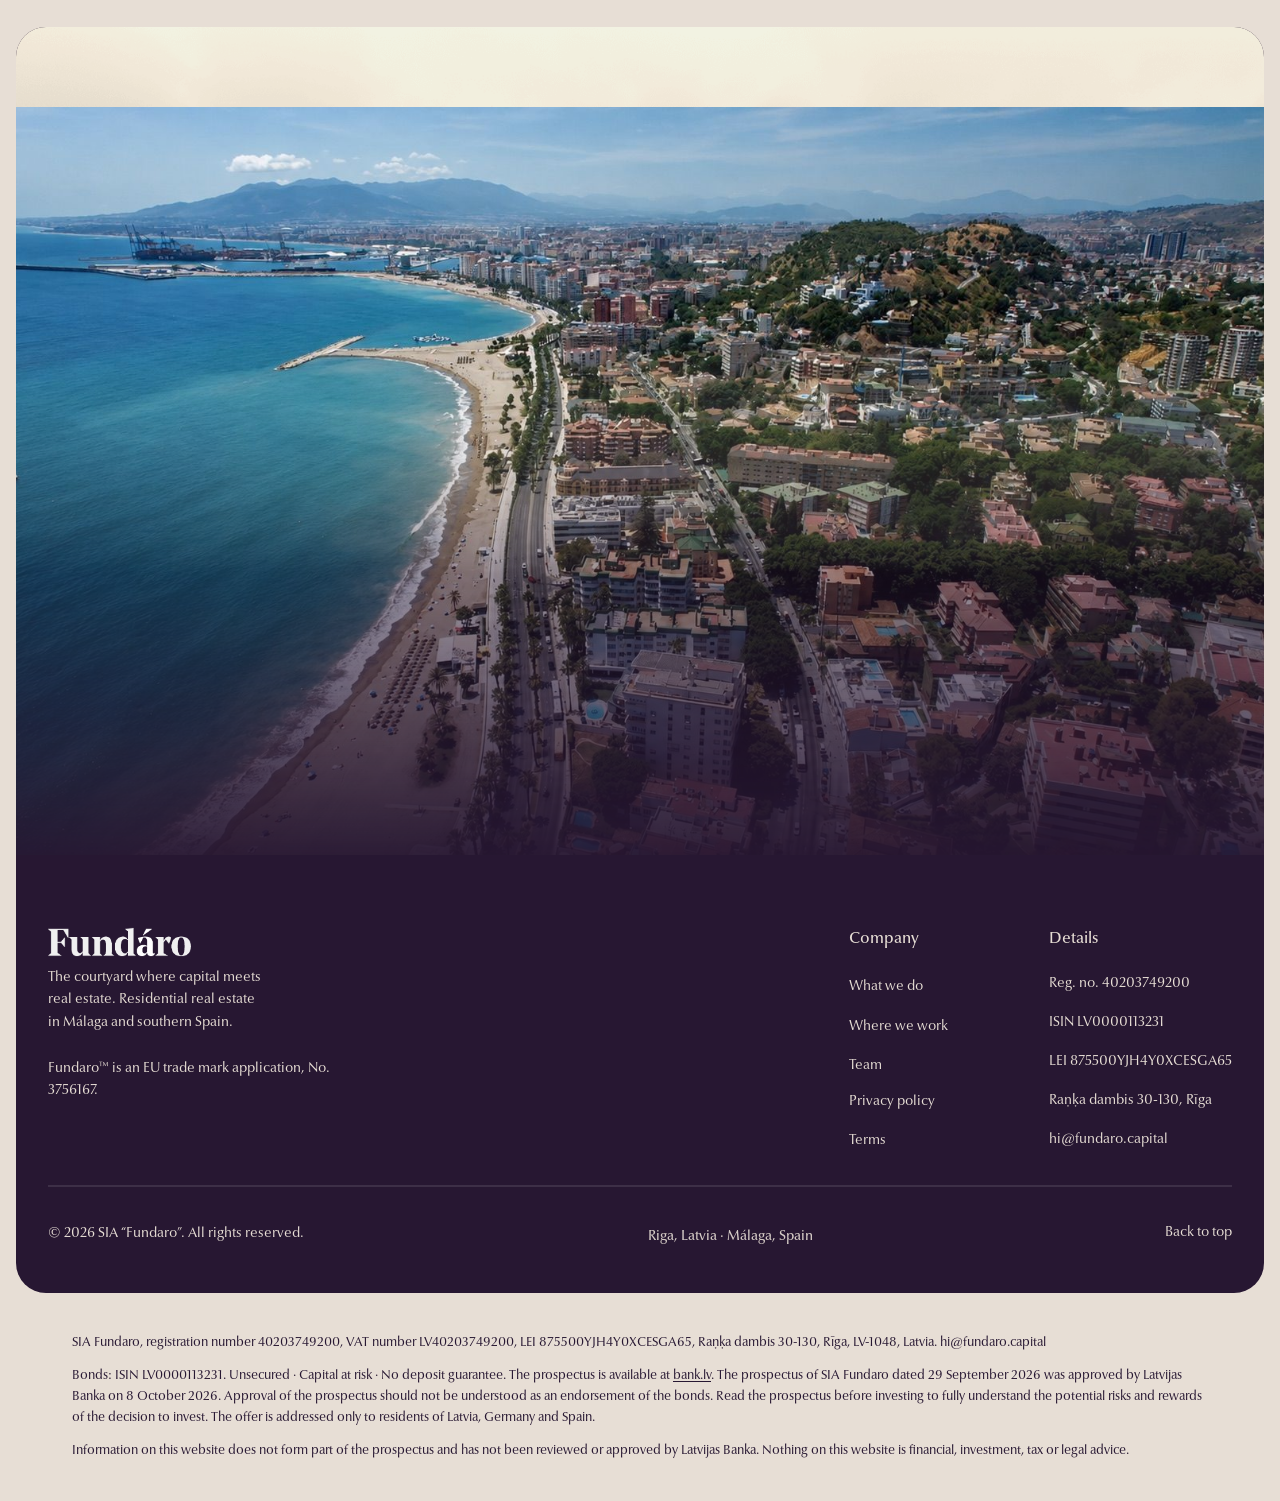
==== commit 1e2ab49d: "Menu links glide to their section on desktop too Only links inside the open phone menu were animated" ====
--- a/index.html
+++ b/index.html
@@ -279,4 +279,4 @@
     <!-- End of bodyEnd -->
 
 
-<div class="fd-legal"><p>SIA Fundaro, registration number 40203749200, VAT number LV40203749200, LEI 875500YJH4Y0XCESGA65, Raņķa dambis 30-130, Rīga, LV-1048, Latvia. hi@fundaro.capital</p><p>Bonds: ISIN LV0000113231. Unsecured · Capital at risk · No deposit guarantee. The prospectus is available at <a href="https://www.bank.lv/en/search?q=fundaro" target="_blank" rel="noopener">bank.lv</a>. The prospectus of SIA Fundaro dated 29 September 2026 was approved by Latvijas Banka on 8 October 2026. Approval of the prospectus should not be understood as an endorsement of the bonds. Read the prospectus before investing to fully understand the potential risks and rewards of the decision to invest. The offer is addressed only to residents of Latvia, Germany and Spain.</p><p>Information on this website does not form part of the prospectus and has not been reviewed or approved by Latvijas Banka. Nothing on this website is financial, investment, tax or legal advice.</p></div><div id="fd-cue" aria-hidden="true"><svg class="fd-cue__mouse" width="26" height="40" viewBox="0 0 26 40" fill="none"><rect x="1.5" y="1.5" width="23" height="37" rx="11.5" stroke="currentColor" stroke-width="2"/><circle class="fd-cue__wheel" cx="13" cy="11" r="2.4" fill="currentColor"/></svg><svg class="fd-cue__chevron" width="28" height="16" viewBox="0 0 28 16" fill="none"><path d="M2 2l12 12L26 2" stroke="currentColor" stroke-width="2.5" stroke-linecap="round" stroke-linejoin="round"/></svg><span class="fd-cue__label">Scroll</span></div><script src="/fd-fx.js?v=86dce735" defer></script><script src="/fd-hero.js?v=c64c2c02" defer></script><script src="/fd-video.js?v=c7431812" defer></script><script src="/fd-early.js?v=1fe935b9" defer></script><script src="/fd-nav.js?v=27be9514" defer></script></body></html>+<div class="fd-legal"><p>SIA Fundaro, registration number 40203749200, VAT number LV40203749200, LEI 875500YJH4Y0XCESGA65, Raņķa dambis 30-130, Rīga, LV-1048, Latvia. hi@fundaro.capital</p><p>Bonds: ISIN LV0000113231. Unsecured · Capital at risk · No deposit guarantee. The prospectus is available at <a href="https://www.bank.lv/en/search?q=fundaro" target="_blank" rel="noopener">bank.lv</a>. The prospectus of SIA Fundaro dated 29 September 2026 was approved by Latvijas Banka on 8 October 2026. Approval of the prospectus should not be understood as an endorsement of the bonds. Read the prospectus before investing to fully understand the potential risks and rewards of the decision to invest. The offer is addressed only to residents of Latvia, Germany and Spain.</p><p>Information on this website does not form part of the prospectus and has not been reviewed or approved by Latvijas Banka. Nothing on this website is financial, investment, tax or legal advice.</p></div><div id="fd-cue" aria-hidden="true"><svg class="fd-cue__mouse" width="26" height="40" viewBox="0 0 26 40" fill="none"><rect x="1.5" y="1.5" width="23" height="37" rx="11.5" stroke="currentColor" stroke-width="2"/><circle class="fd-cue__wheel" cx="13" cy="11" r="2.4" fill="currentColor"/></svg><svg class="fd-cue__chevron" width="28" height="16" viewBox="0 0 28 16" fill="none"><path d="M2 2l12 12L26 2" stroke="currentColor" stroke-width="2.5" stroke-linecap="round" stroke-linejoin="round"/></svg><span class="fd-cue__label">Scroll</span></div><script src="/fd-fx.js?v=86dce735" defer></script><script src="/fd-hero.js?v=c64c2c02" defer></script><script src="/fd-video.js?v=c7431812" defer></script><script src="/fd-early.js?v=1fe935b9" defer></script><script src="/fd-nav.js?v=4080ce89" defer></script></body></html>
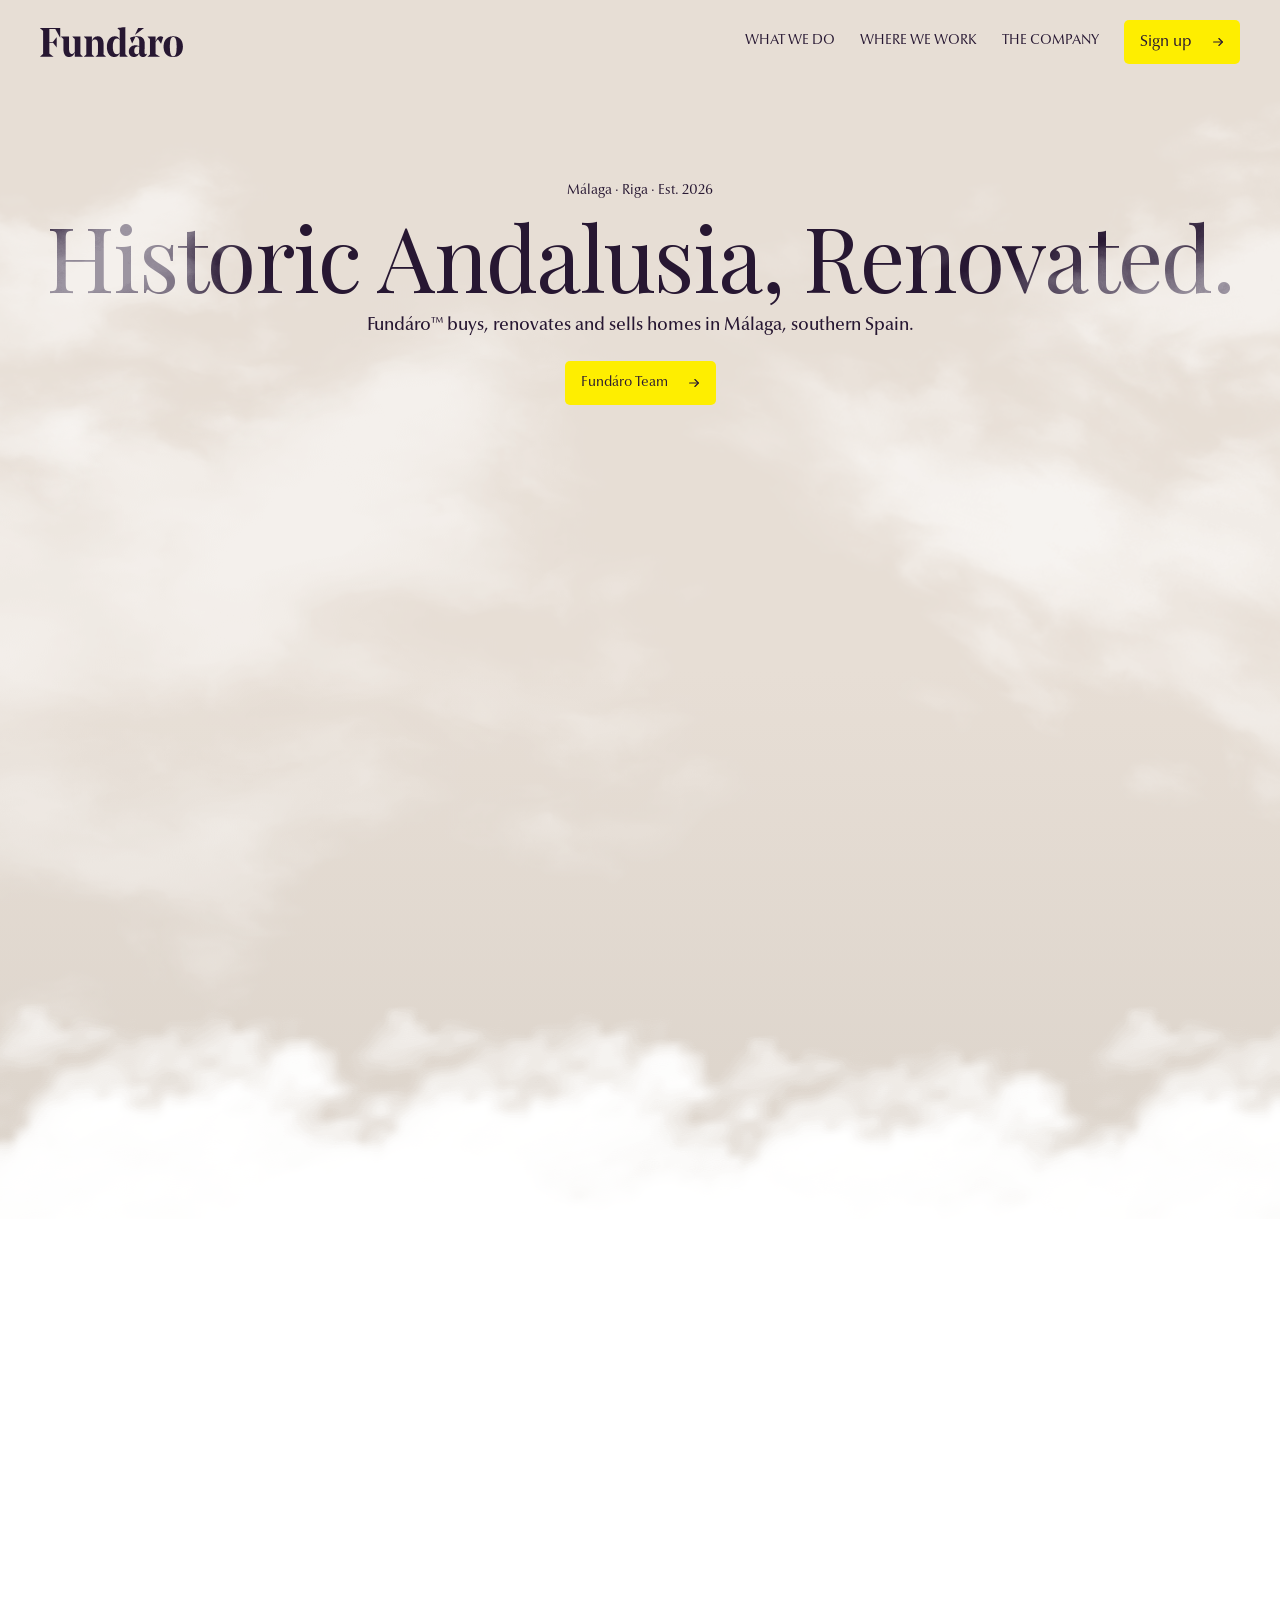
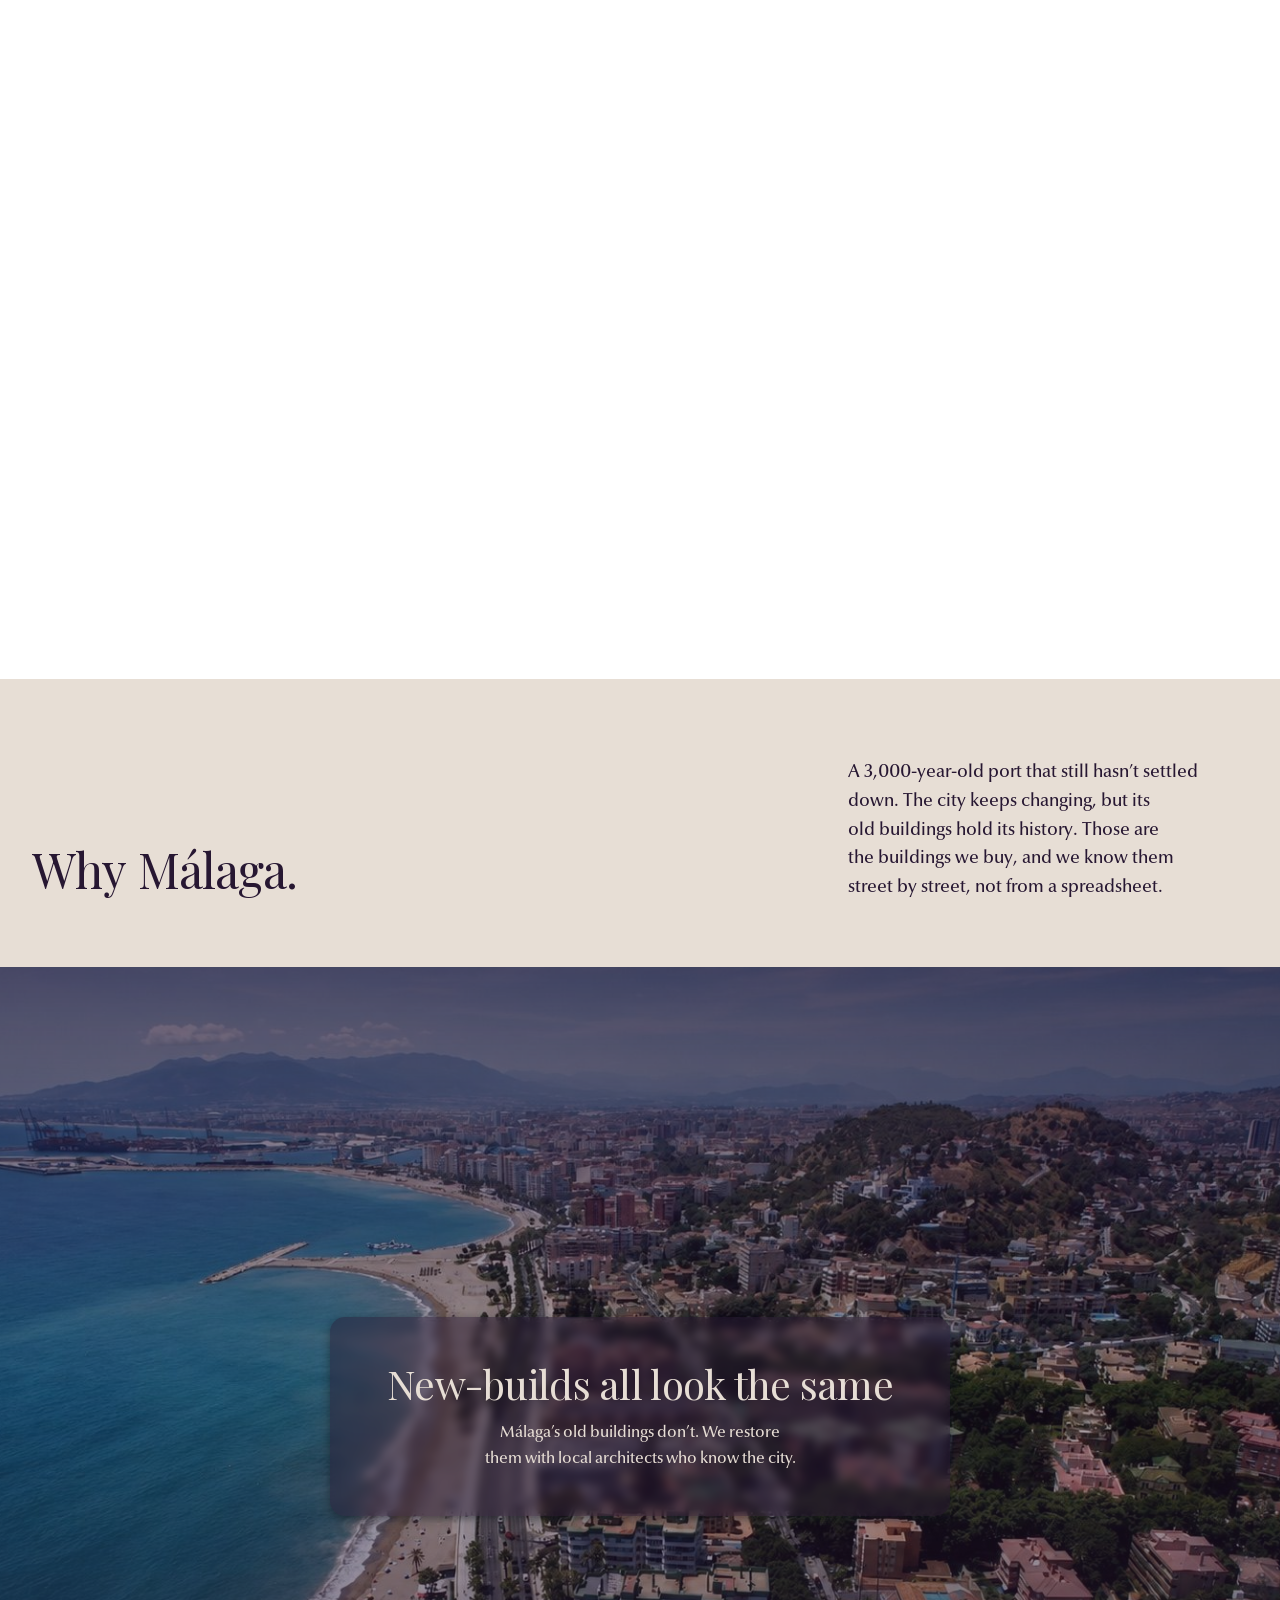
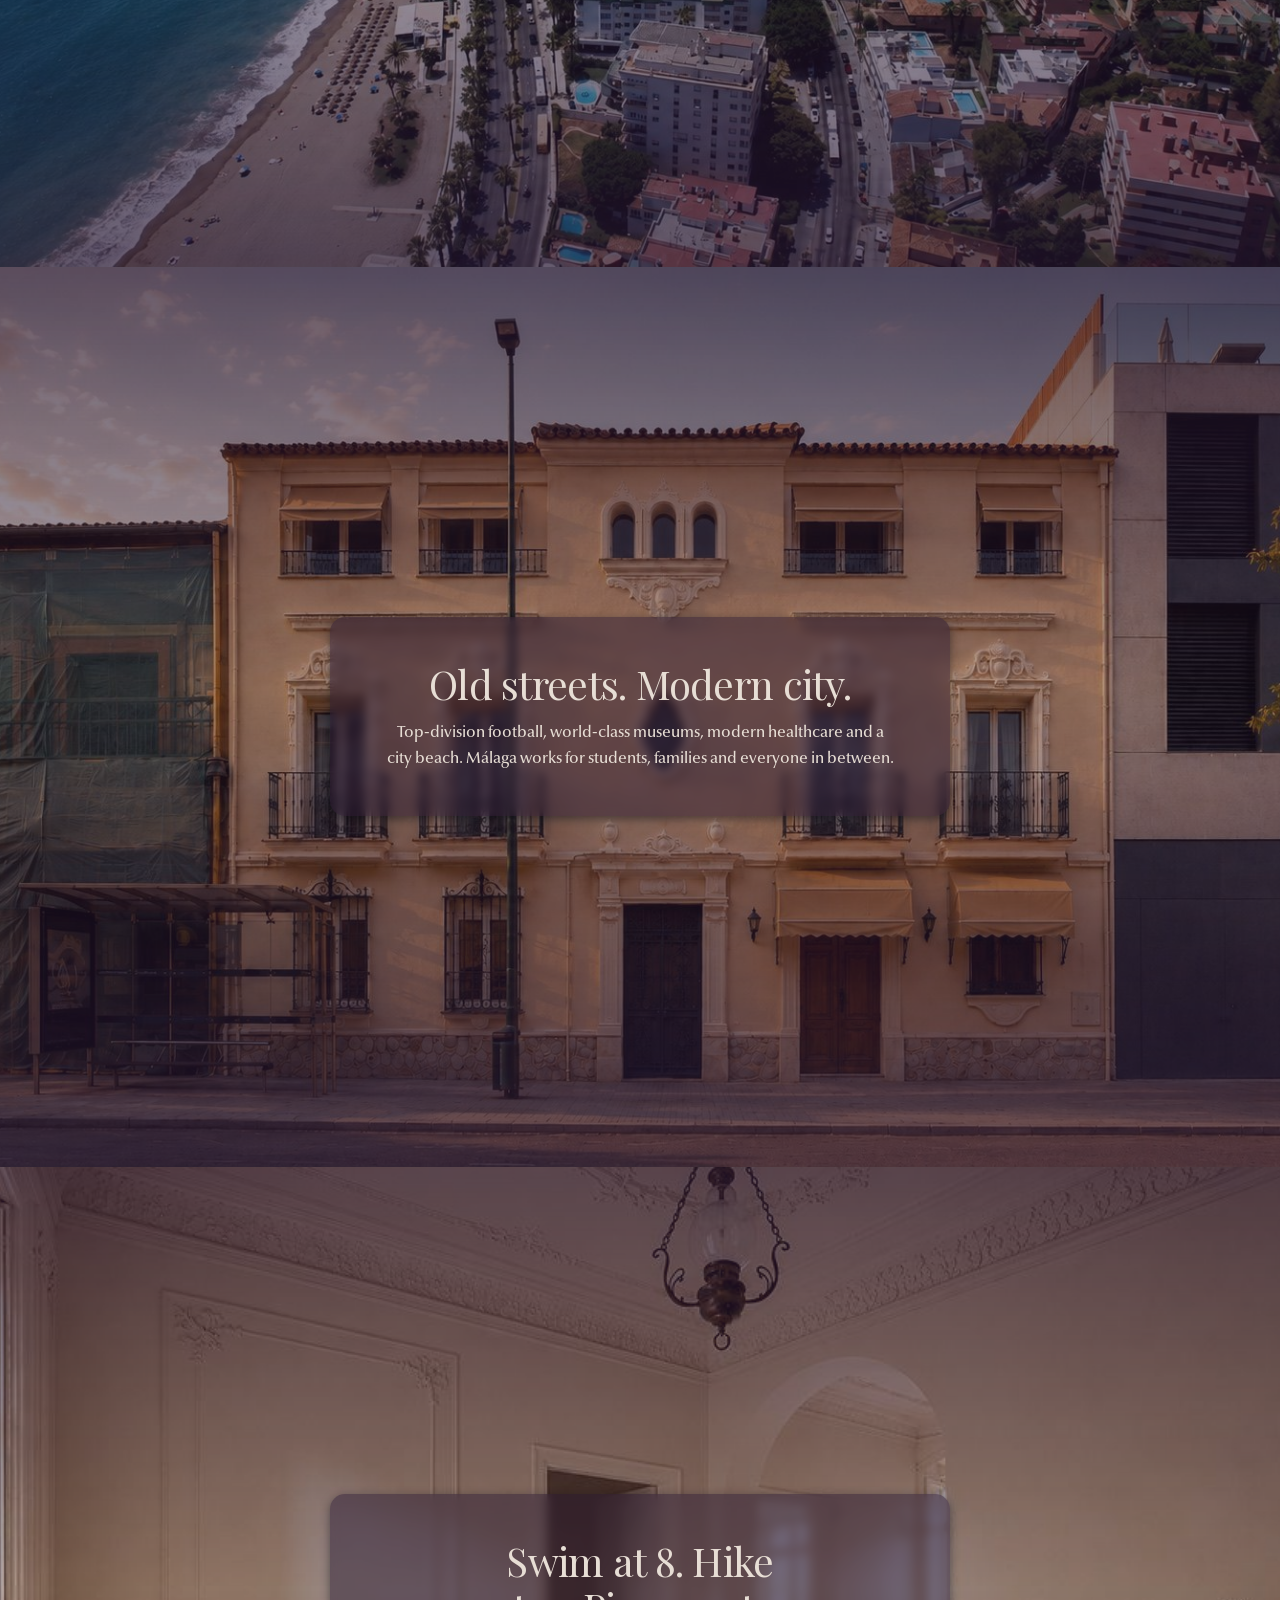
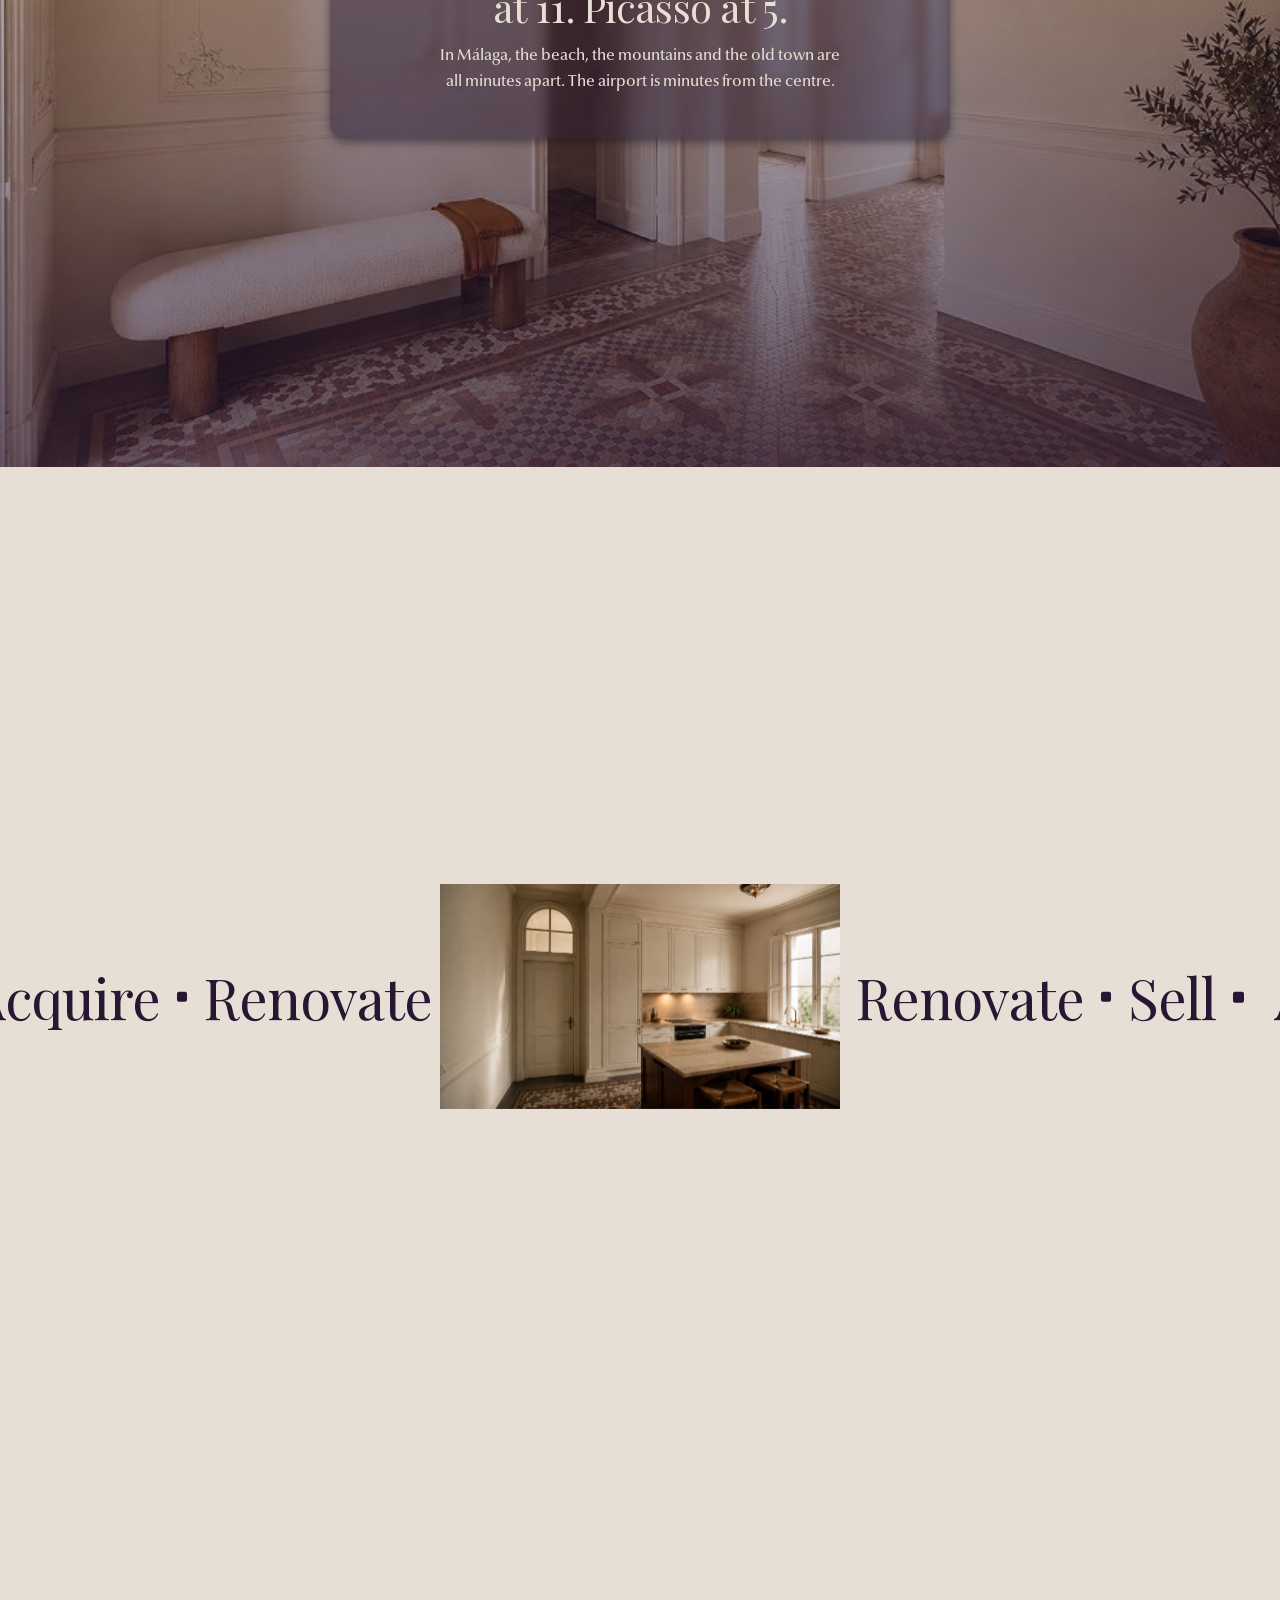
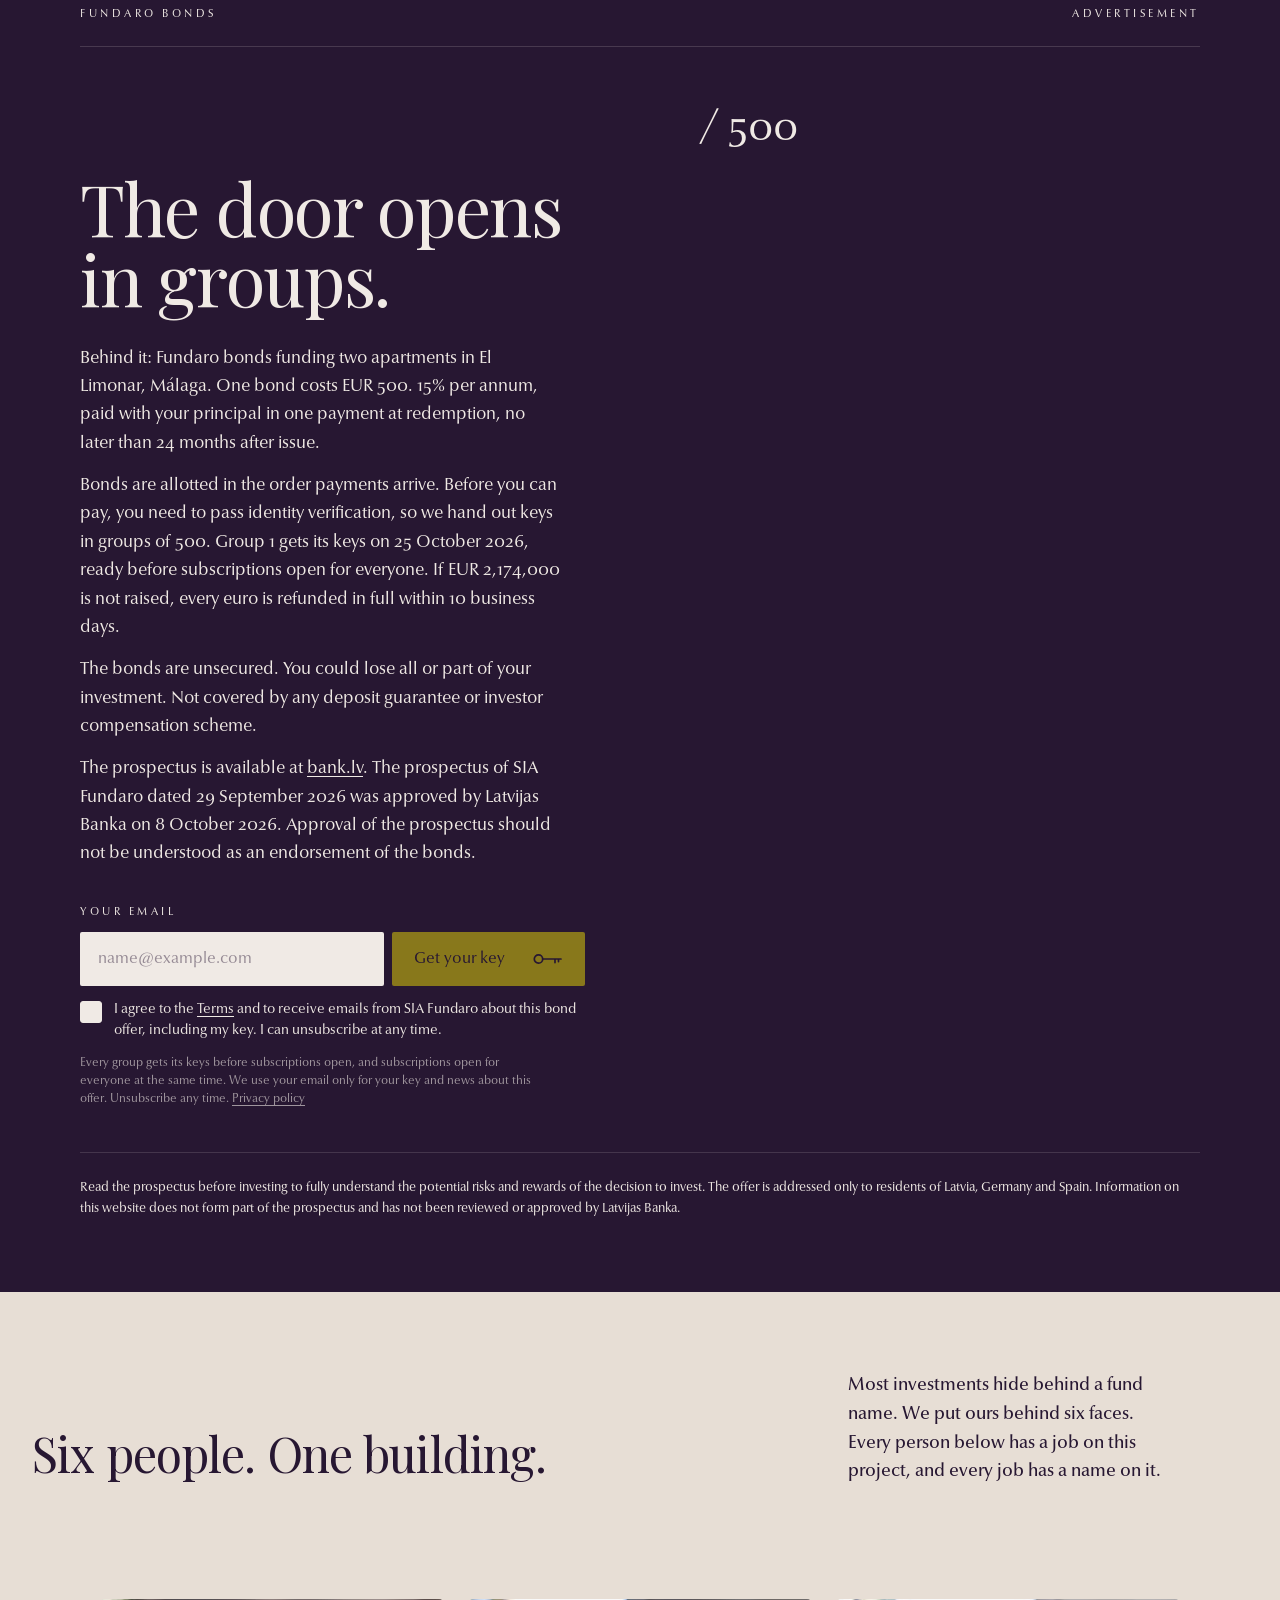
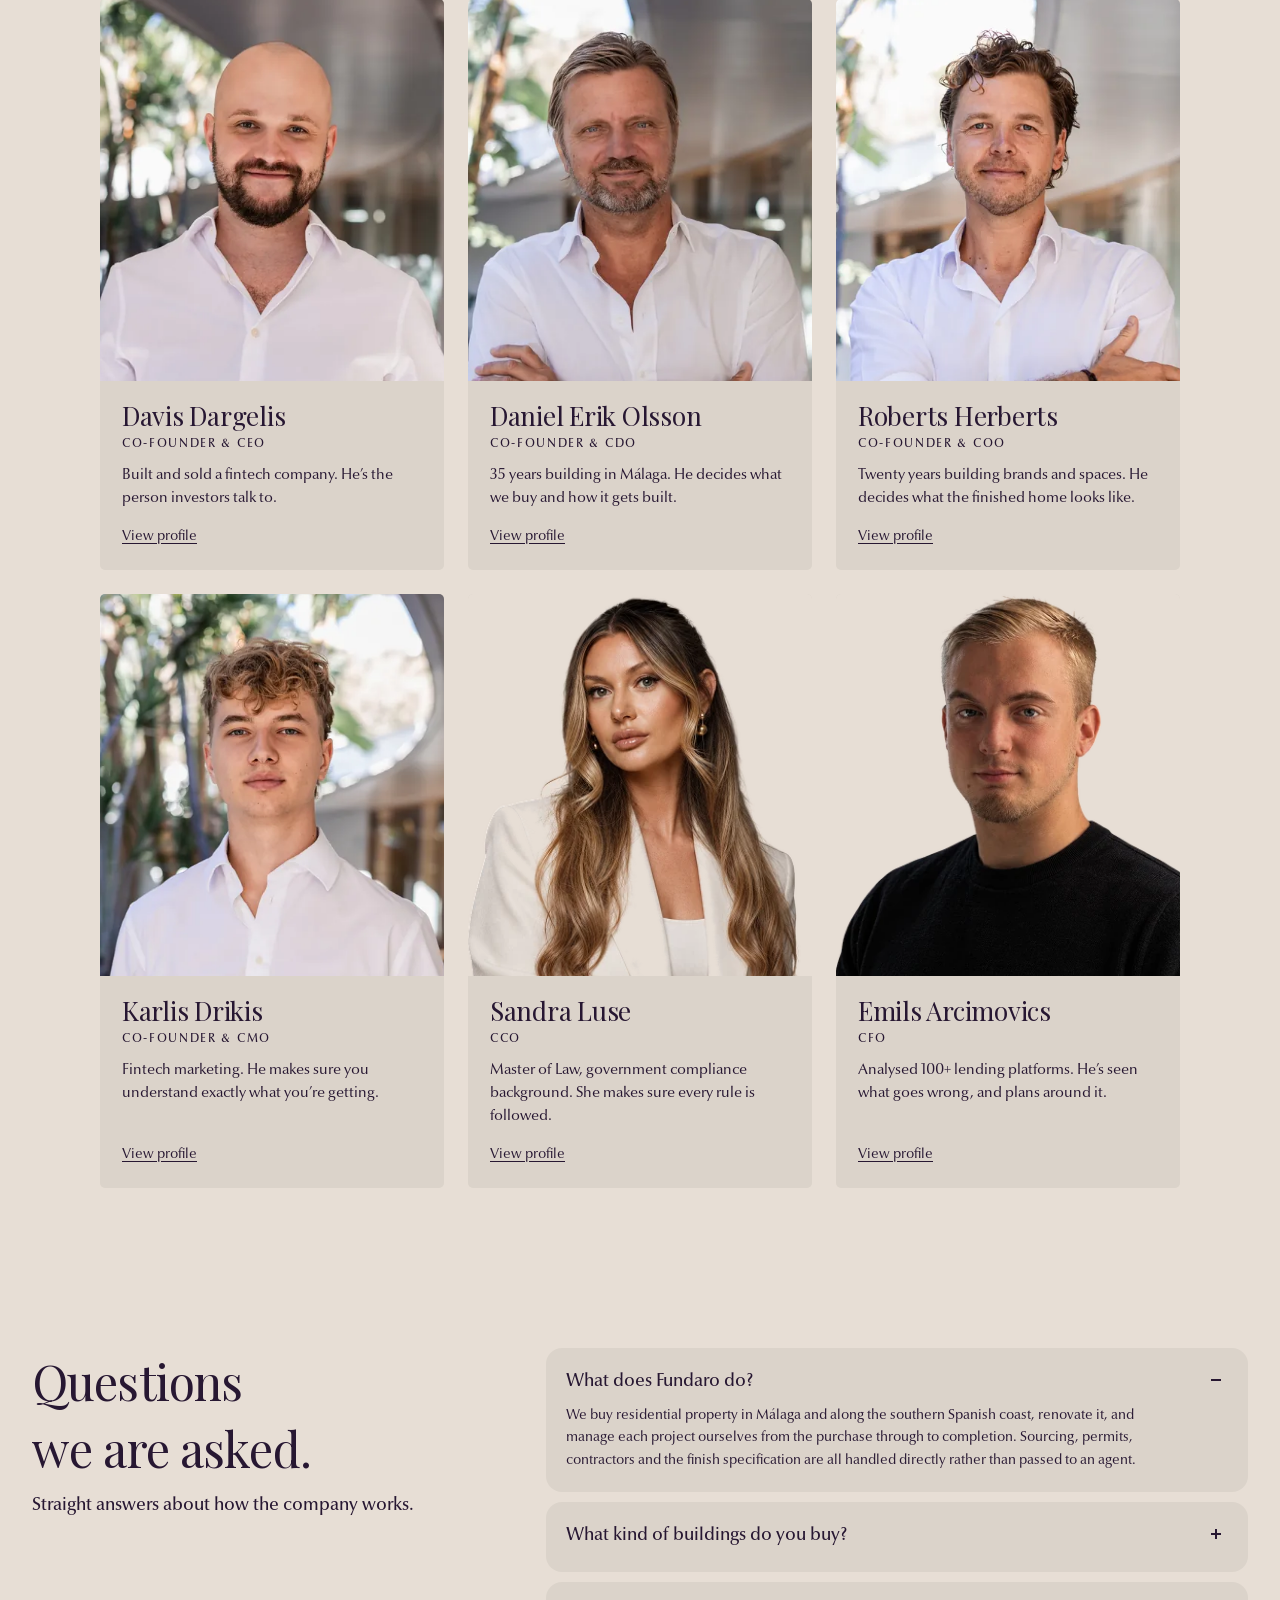
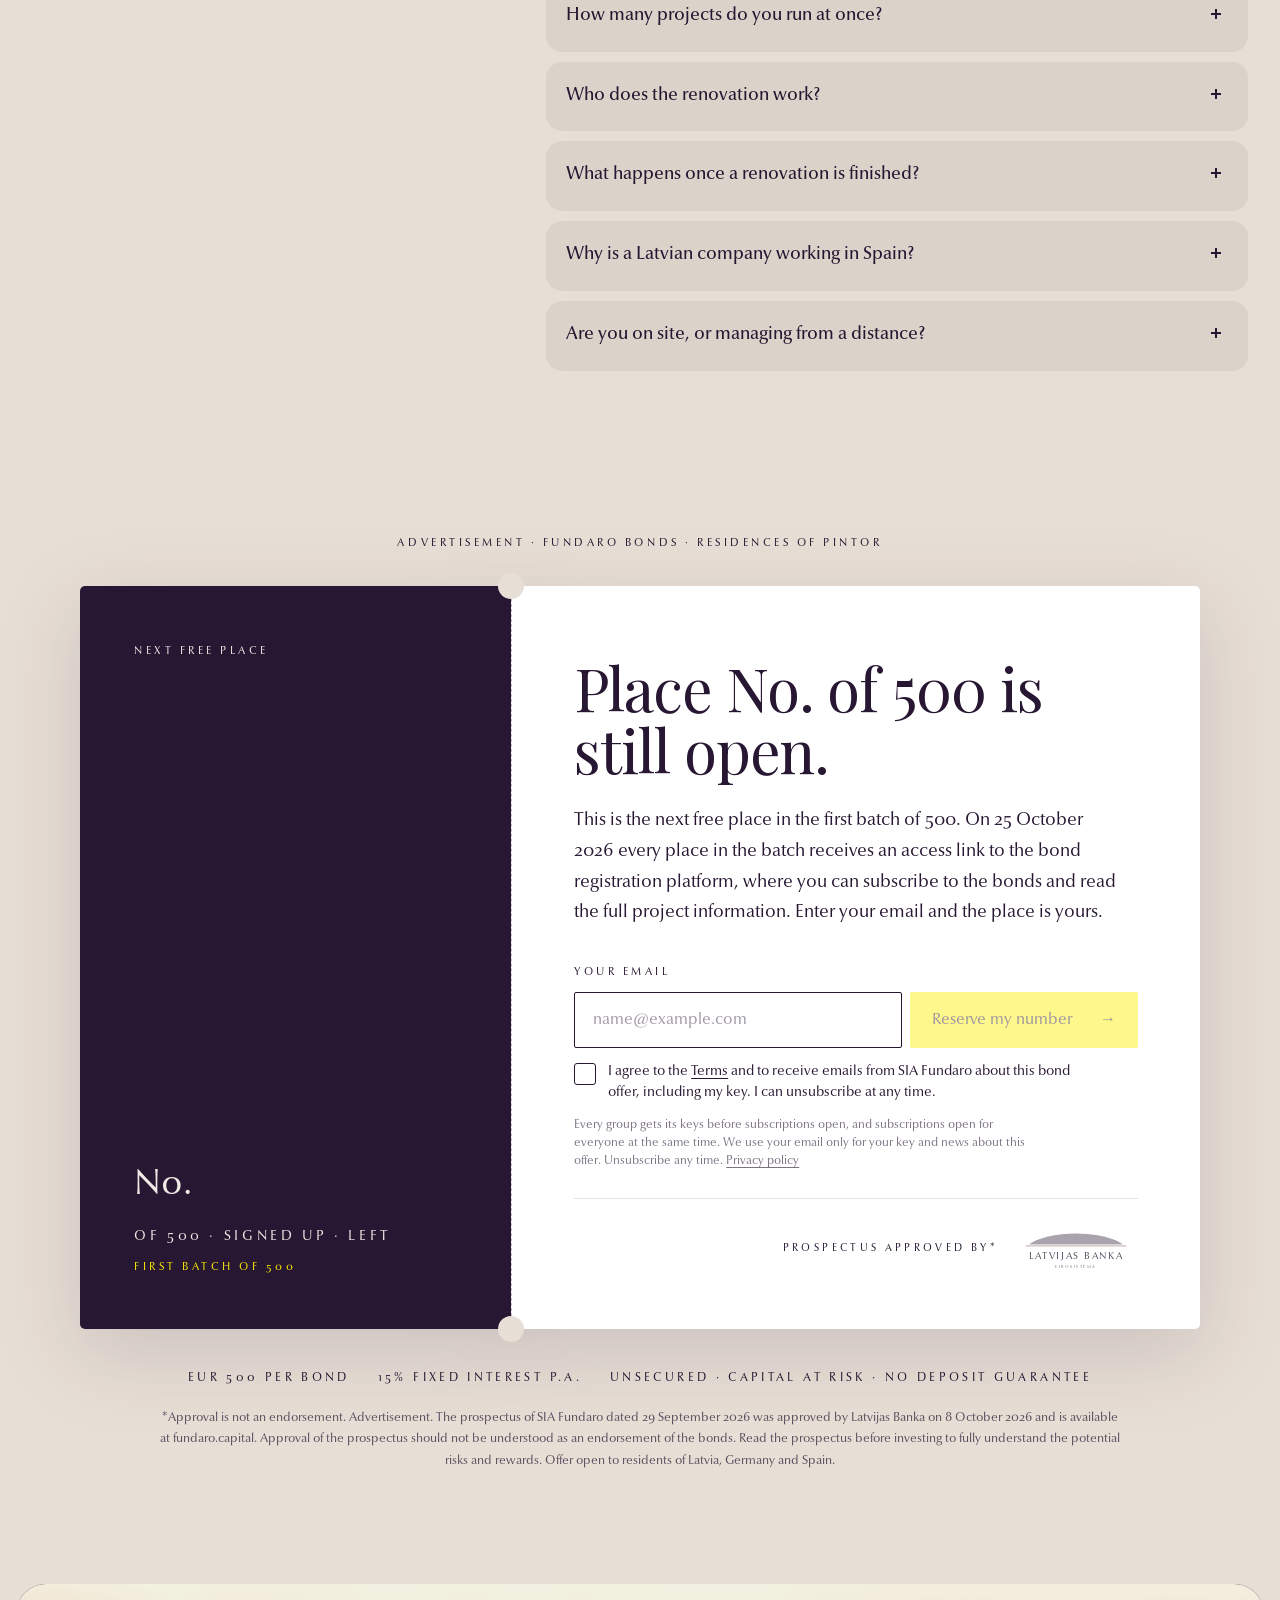
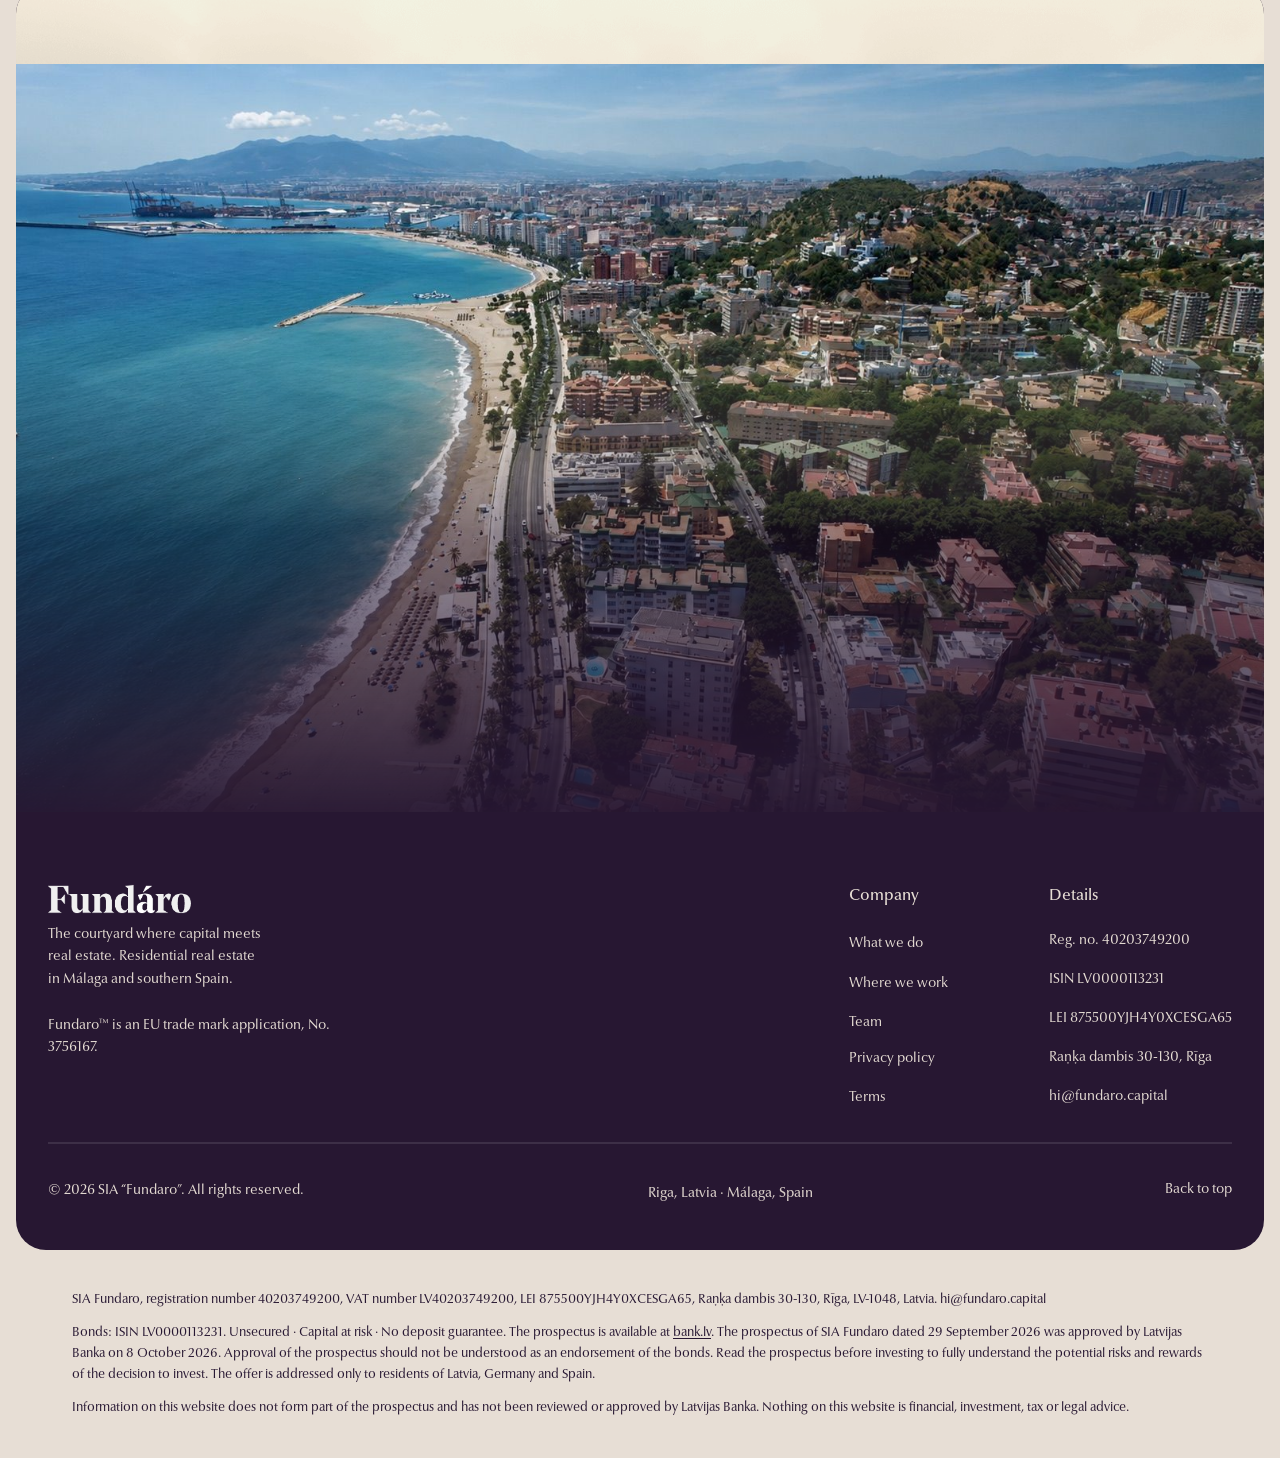
==== commit e8156250: "Ticket block: remove the "Access links go out in" countdown, keep Latvijas Banka The countdown ran t" ====
--- a/index.html
+++ b/index.html
@@ -243,7 +243,7 @@
     
     <!-- End of headEnd -->
 	
-<style>#__framer-badge-container{display:none!important}</style><link rel="icon" href="/favicon.ico" sizes="any"><link rel="icon" type="image/png" href="/assets/favicon.png"><link rel="apple-touch-icon" href="/apple-touch-icon.png"><link rel="manifest" href="/site.webmanifest"><meta name="theme-color" content="#271732"><link rel="preload" href="/assets/fonts/playfair-display-latin.woff2" as="font" type="font/woff2" crossorigin><link rel="preload" href="/assets/fonts/optima-nova-regular.woff2" as="font" type="font/woff2" crossorigin><link rel="stylesheet" href="/fundaro.css?v=b693c173"><link rel="stylesheet" href="/fd-early.css?v=19e4d8bf"><script src="/team.js?v=e88edc47" defer></script><style data-fndr="hero-one-line">.framer-UUgyX .framer-14vijjc{container-type:inline-size}.framer-UUgyX .framer-14vijjc h1.framer-styles-preset-ony7n6{white-space:nowrap;--framer-font-size:min(100px,7.4cqw)}.framer-UUgyX .framer-5iUdM.framer-iwyzwc{background:transparent!important;box-shadow:none!important;padding:0!important;gap:0!important}.framer-UUgyX .framer-5iUdM .framer-7uff0h{display:none!important}@media (max-width:809px){main#hero{overflow-x:clip}.framer-UUgyX .framer-14vijjc{overflow:visible;text-align:left}.framer-UUgyX .framer-14vijjc h1.framer-styles-preset-ony7n6{white-space:nowrap;display:block;width:max-content;max-width:none;flex:none;position:relative;left:50%;transform:translateX(-50%);text-align:center;--framer-font-size:8.1vw;transform:translateX(-50%) scale(calc(1 - var(--fd-h1-k,.18) * var(--fd-h1-p,0)));transform-origin:50% 100%;will-change:transform}}#fd-cue{position:fixed;left:50%;bottom:calc(22px + env(safe-area-inset-bottom,0px));transform:translate(-50%,10px);z-index:2147482000;display:flex;flex-direction:column;align-items:center;gap:8px;color:#271732;pointer-events:none;opacity:0;transition:opacity 1.2s ease,transform 1.2s ease}.fd-cue-on #fd-cue{opacity:.85;transform:translate(-50%,0)}#fd-cue .fd-cue__label{font-family:"Optima nova LT Pro",Optima,Candara,"Gill Sans",sans-serif;font-size:11px;letter-spacing:.18em;text-transform:uppercase}#fd-cue .fd-cue__chevron{display:none}@keyframes fd-wheel{0%{transform:translateY(0);opacity:1}70%{transform:translateY(12px);opacity:0}71%{transform:translateY(0);opacity:0}100%{transform:translateY(0);opacity:1}}@keyframes fd-bounce{0%,100%{transform:translateY(0)}50%{transform:translateY(6px)}}#fd-cue .fd-cue__wheel{animation:fd-wheel 1.8s ease-in-out infinite}@media (hover:none),(pointer:coarse){#fd-cue .fd-cue__mouse{display:none}#fd-cue .fd-cue__chevron{display:block;animation:fd-bounce 1.4s ease-in-out infinite}}@media (prefers-reduced-motion:reduce){#fd-cue .fd-cue__wheel,#fd-cue .fd-cue__chevron{animation:none}}</style><script>window.FD_NO_FRAMER=true;window.FD_SITE_BASE="";</script><link rel="stylesheet" href="/v3.css?v=dc27e54c"><link rel="preload" as="image" href="/assets/hero/hero-1624.webp" fetchpriority="high" media="(min-width: 810px)"></head>
+<style>#__framer-badge-container{display:none!important}</style><link rel="icon" href="/favicon.ico" sizes="any"><link rel="icon" type="image/png" href="/assets/favicon.png"><link rel="apple-touch-icon" href="/apple-touch-icon.png"><link rel="manifest" href="/site.webmanifest"><meta name="theme-color" content="#271732"><link rel="preload" href="/assets/fonts/playfair-display-latin.woff2" as="font" type="font/woff2" crossorigin><link rel="preload" href="/assets/fonts/optima-nova-regular.woff2" as="font" type="font/woff2" crossorigin><link rel="stylesheet" href="/fundaro.css?v=b693c173"><link rel="stylesheet" href="/fd-early.css?v=72b064c2"><script src="/team.js?v=e88edc47" defer></script><style data-fndr="hero-one-line">.framer-UUgyX .framer-14vijjc{container-type:inline-size}.framer-UUgyX .framer-14vijjc h1.framer-styles-preset-ony7n6{white-space:nowrap;--framer-font-size:min(100px,7.4cqw)}.framer-UUgyX .framer-5iUdM.framer-iwyzwc{background:transparent!important;box-shadow:none!important;padding:0!important;gap:0!important}.framer-UUgyX .framer-5iUdM .framer-7uff0h{display:none!important}@media (max-width:809px){main#hero{overflow-x:clip}.framer-UUgyX .framer-14vijjc{overflow:visible;text-align:left}.framer-UUgyX .framer-14vijjc h1.framer-styles-preset-ony7n6{white-space:nowrap;display:block;width:max-content;max-width:none;flex:none;position:relative;left:50%;transform:translateX(-50%);text-align:center;--framer-font-size:8.1vw;transform:translateX(-50%) scale(calc(1 - var(--fd-h1-k,.18) * var(--fd-h1-p,0)));transform-origin:50% 100%;will-change:transform}}#fd-cue{position:fixed;left:50%;bottom:calc(22px + env(safe-area-inset-bottom,0px));transform:translate(-50%,10px);z-index:2147482000;display:flex;flex-direction:column;align-items:center;gap:8px;color:#271732;pointer-events:none;opacity:0;transition:opacity 1.2s ease,transform 1.2s ease}.fd-cue-on #fd-cue{opacity:.85;transform:translate(-50%,0)}#fd-cue .fd-cue__label{font-family:"Optima nova LT Pro",Optima,Candara,"Gill Sans",sans-serif;font-size:11px;letter-spacing:.18em;text-transform:uppercase}#fd-cue .fd-cue__chevron{display:none}@keyframes fd-wheel{0%{transform:translateY(0);opacity:1}70%{transform:translateY(12px);opacity:0}71%{transform:translateY(0);opacity:0}100%{transform:translateY(0);opacity:1}}@keyframes fd-bounce{0%,100%{transform:translateY(0)}50%{transform:translateY(6px)}}#fd-cue .fd-cue__wheel{animation:fd-wheel 1.8s ease-in-out infinite}@media (hover:none),(pointer:coarse){#fd-cue .fd-cue__mouse{display:none}#fd-cue .fd-cue__chevron{display:block;animation:fd-bounce 1.4s ease-in-out infinite}}@media (prefers-reduced-motion:reduce){#fd-cue .fd-cue__wheel,#fd-cue .fd-cue__chevron{animation:none}}</style><script>window.FD_NO_FRAMER=true;window.FD_SITE_BASE="";</script><link rel="stylesheet" href="/v3.css?v=dc27e54c"><link rel="preload" as="image" href="/assets/hero/hero-1624.webp" fetchpriority="high" media="(min-width: 810px)"></head>
 <body>
 	
 	<!-- Start of bodyStart -->
@@ -279,4 +279,4 @@
     <!-- End of bodyEnd -->
 
 
-<div class="fd-legal"><p>SIA Fundaro, registration number 40203749200, VAT number LV40203749200, LEI 875500YJH4Y0XCESGA65, Raņķa dambis 30-130, Rīga, LV-1048, Latvia. hi@fundaro.capital</p><p>Bonds: ISIN LV0000113231. Unsecured · Capital at risk · No deposit guarantee. The prospectus is available at <a href="https://www.bank.lv/en/search?q=fundaro" target="_blank" rel="noopener">bank.lv</a>. The prospectus of SIA Fundaro dated 29 September 2026 was approved by Latvijas Banka on 8 October 2026. Approval of the prospectus should not be understood as an endorsement of the bonds. Read the prospectus before investing to fully understand the potential risks and rewards of the decision to invest. The offer is addressed only to residents of Latvia, Germany and Spain.</p><p>Information on this website does not form part of the prospectus and has not been reviewed or approved by Latvijas Banka. Nothing on this website is financial, investment, tax or legal advice.</p></div><div id="fd-cue" aria-hidden="true"><svg class="fd-cue__mouse" width="26" height="40" viewBox="0 0 26 40" fill="none"><rect x="1.5" y="1.5" width="23" height="37" rx="11.5" stroke="currentColor" stroke-width="2"/><circle class="fd-cue__wheel" cx="13" cy="11" r="2.4" fill="currentColor"/></svg><svg class="fd-cue__chevron" width="28" height="16" viewBox="0 0 28 16" fill="none"><path d="M2 2l12 12L26 2" stroke="currentColor" stroke-width="2.5" stroke-linecap="round" stroke-linejoin="round"/></svg><span class="fd-cue__label">Scroll</span></div><script src="/fd-fx.js?v=86dce735" defer></script><script src="/fd-hero.js?v=c64c2c02" defer></script><script src="/fd-video.js?v=c7431812" defer></script><script src="/fd-early.js?v=1fe935b9" defer></script><script src="/fd-nav.js?v=4080ce89" defer></script></body></html>+<div class="fd-legal"><p>SIA Fundaro, registration number 40203749200, VAT number LV40203749200, LEI 875500YJH4Y0XCESGA65, Raņķa dambis 30-130, Rīga, LV-1048, Latvia. hi@fundaro.capital</p><p>Bonds: ISIN LV0000113231. Unsecured · Capital at risk · No deposit guarantee. The prospectus is available at <a href="https://www.bank.lv/en/search?q=fundaro" target="_blank" rel="noopener">bank.lv</a>. The prospectus of SIA Fundaro dated 29 September 2026 was approved by Latvijas Banka on 8 October 2026. Approval of the prospectus should not be understood as an endorsement of the bonds. Read the prospectus before investing to fully understand the potential risks and rewards of the decision to invest. The offer is addressed only to residents of Latvia, Germany and Spain.</p><p>Information on this website does not form part of the prospectus and has not been reviewed or approved by Latvijas Banka. Nothing on this website is financial, investment, tax or legal advice.</p></div><div id="fd-cue" aria-hidden="true"><svg class="fd-cue__mouse" width="26" height="40" viewBox="0 0 26 40" fill="none"><rect x="1.5" y="1.5" width="23" height="37" rx="11.5" stroke="currentColor" stroke-width="2"/><circle class="fd-cue__wheel" cx="13" cy="11" r="2.4" fill="currentColor"/></svg><svg class="fd-cue__chevron" width="28" height="16" viewBox="0 0 28 16" fill="none"><path d="M2 2l12 12L26 2" stroke="currentColor" stroke-width="2.5" stroke-linecap="round" stroke-linejoin="round"/></svg><span class="fd-cue__label">Scroll</span></div><script src="/fd-fx.js?v=86dce735" defer></script><script src="/fd-hero.js?v=c64c2c02" defer></script><script src="/fd-video.js?v=c7431812" defer></script><script src="/fd-early.js?v=c2efdbca" defer></script><script src="/fd-nav.js?v=4080ce89" defer></script></body></html>
--- a/fd-early.css
+++ b/fd-early.css
@@ -124,9 +124,7 @@
 .fd-ea--ticket .fd-ea__input:focus-visible { box-shadow: 0 0 0 3px rgba(254, 238, 0, .9); }
 .fd-ea--ticket .fd-ea__btn { height: 56px; min-width: 224px; }
 .fd-ea--ticket .fd-ea__rule { height: 1px; margin-top: 28px; background: rgba(39, 23, 50, .12); max-width: 582px; }
-.fd-ea--ticket .fd-ea__when { display: flex; align-items: baseline; gap: 18px; flex-wrap: wrap; margin-top: 30px; }
-.fd-ea__clock { font-family: var(--ea-display); font-size: 29px; line-height: 1; white-space: nowrap; }
-.fd-ea--ticket .fd-ea__approved { justify-content: flex-end; gap: 16px; margin-top: 10px; max-width: 582px; }
+.fd-ea--ticket .fd-ea__approved { justify-content: flex-end; gap: 16px; margin-top: 26px; max-width: 582px; }
 .fd-ea--ticket .fd-ea__approved .fd-ea__eyebrow { font-size: 10.5px; }
 .fd-ea--ticket .fd-ea__lb { width: 124px; color: var(--ea-ink); }
 .fd-ea--ticket .fd-ea__note { color: var(--ea-ink); }
@@ -198,8 +196,6 @@
   .fd-ea--ticket .fd-ea__lead { margin-top: 18px; font-size: 16.5px; line-height: 1.62; }
   .fd-ea--ticket .fd-ea__form, .fd-ea--ticket .fd-ea__done { margin-top: 26px; }
   .fd-ea--ticket .fd-ea__btn { min-width: 0; }
-  .fd-ea--ticket .fd-ea__when { gap: 8px 14px; margin-top: 24px; }
-  .fd-ea__clock { font-size: 26px; }
   .fd-ea--ticket .fd-ea__approved { justify-content: flex-start; gap: 14px; margin-top: 18px; }
   .fd-ea--ticket .fd-ea__approved .fd-ea__eyebrow { font-size: 9.5px; letter-spacing: .22em; }
   .fd-ea__facts { flex-direction: column; align-items: center; gap: 8px; margin-top: 34px; font-size: 10.5px; letter-spacing: .22em; text-align: center; }
